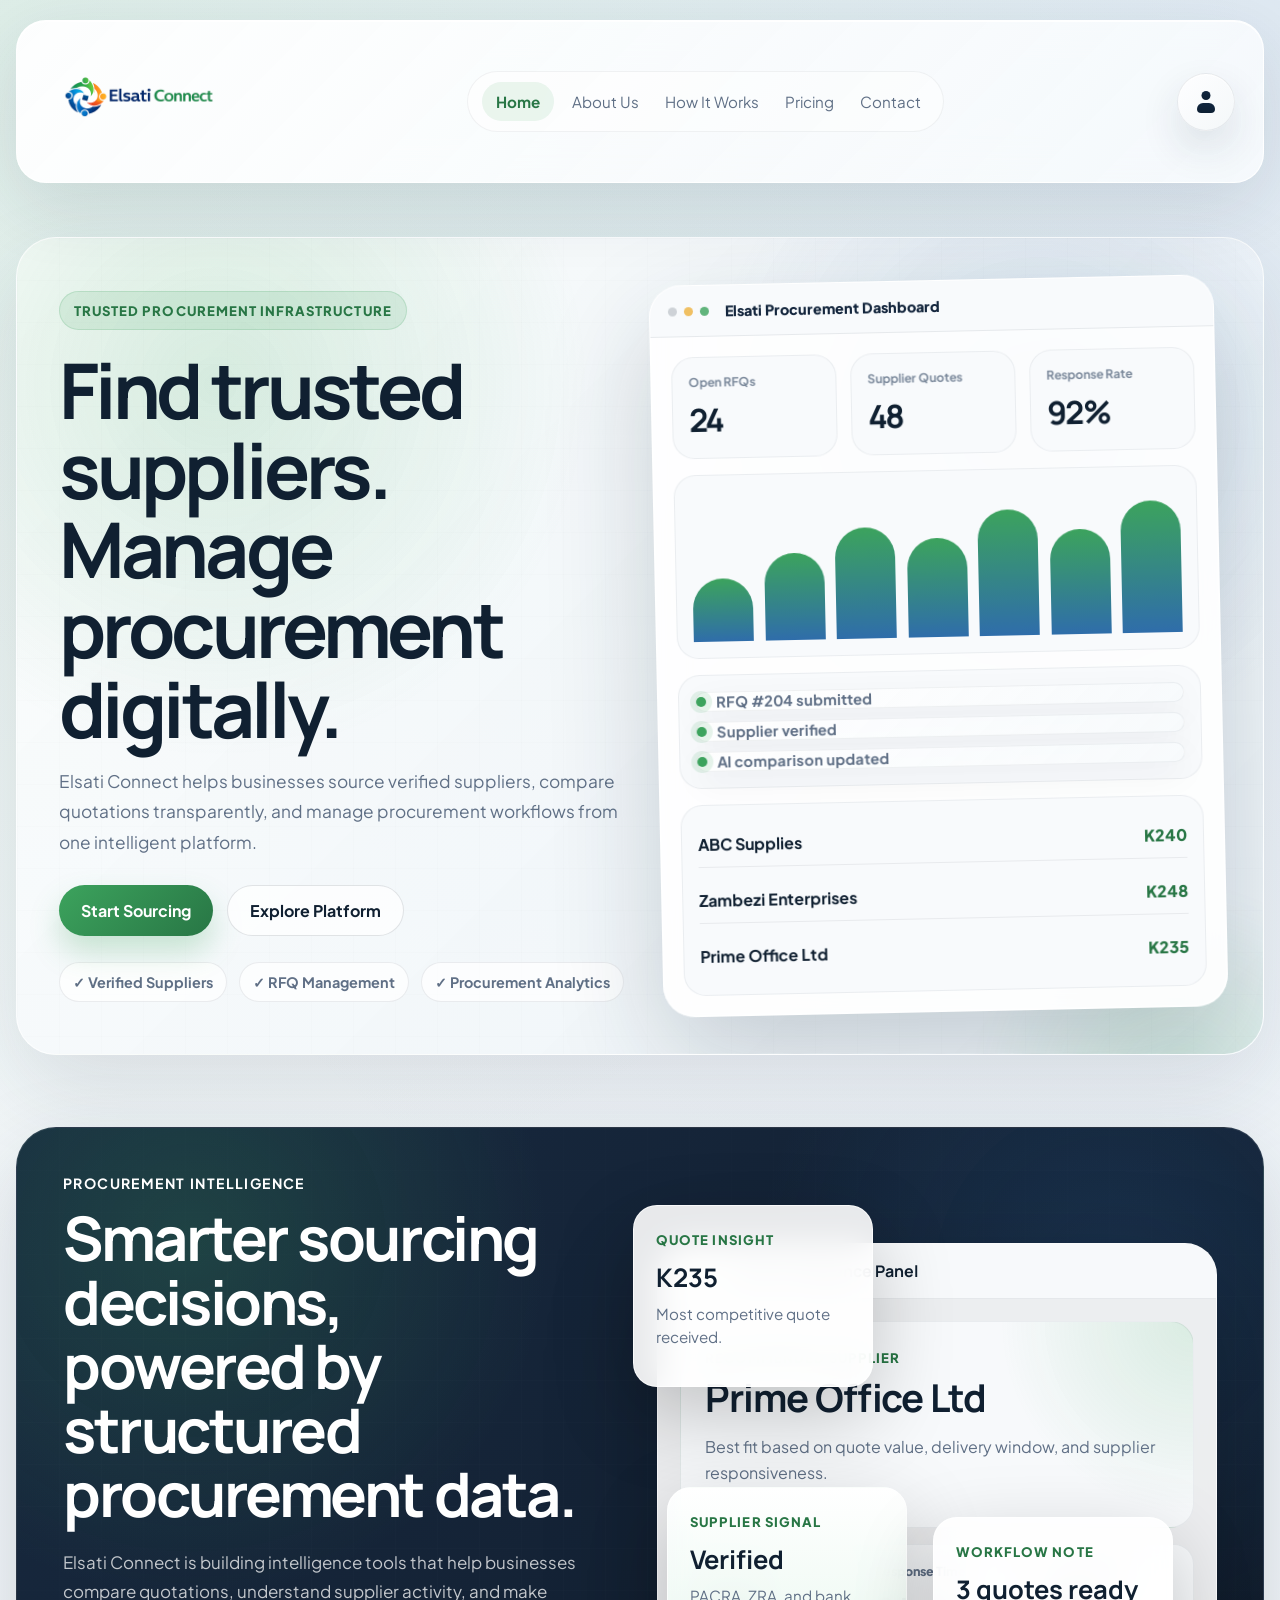
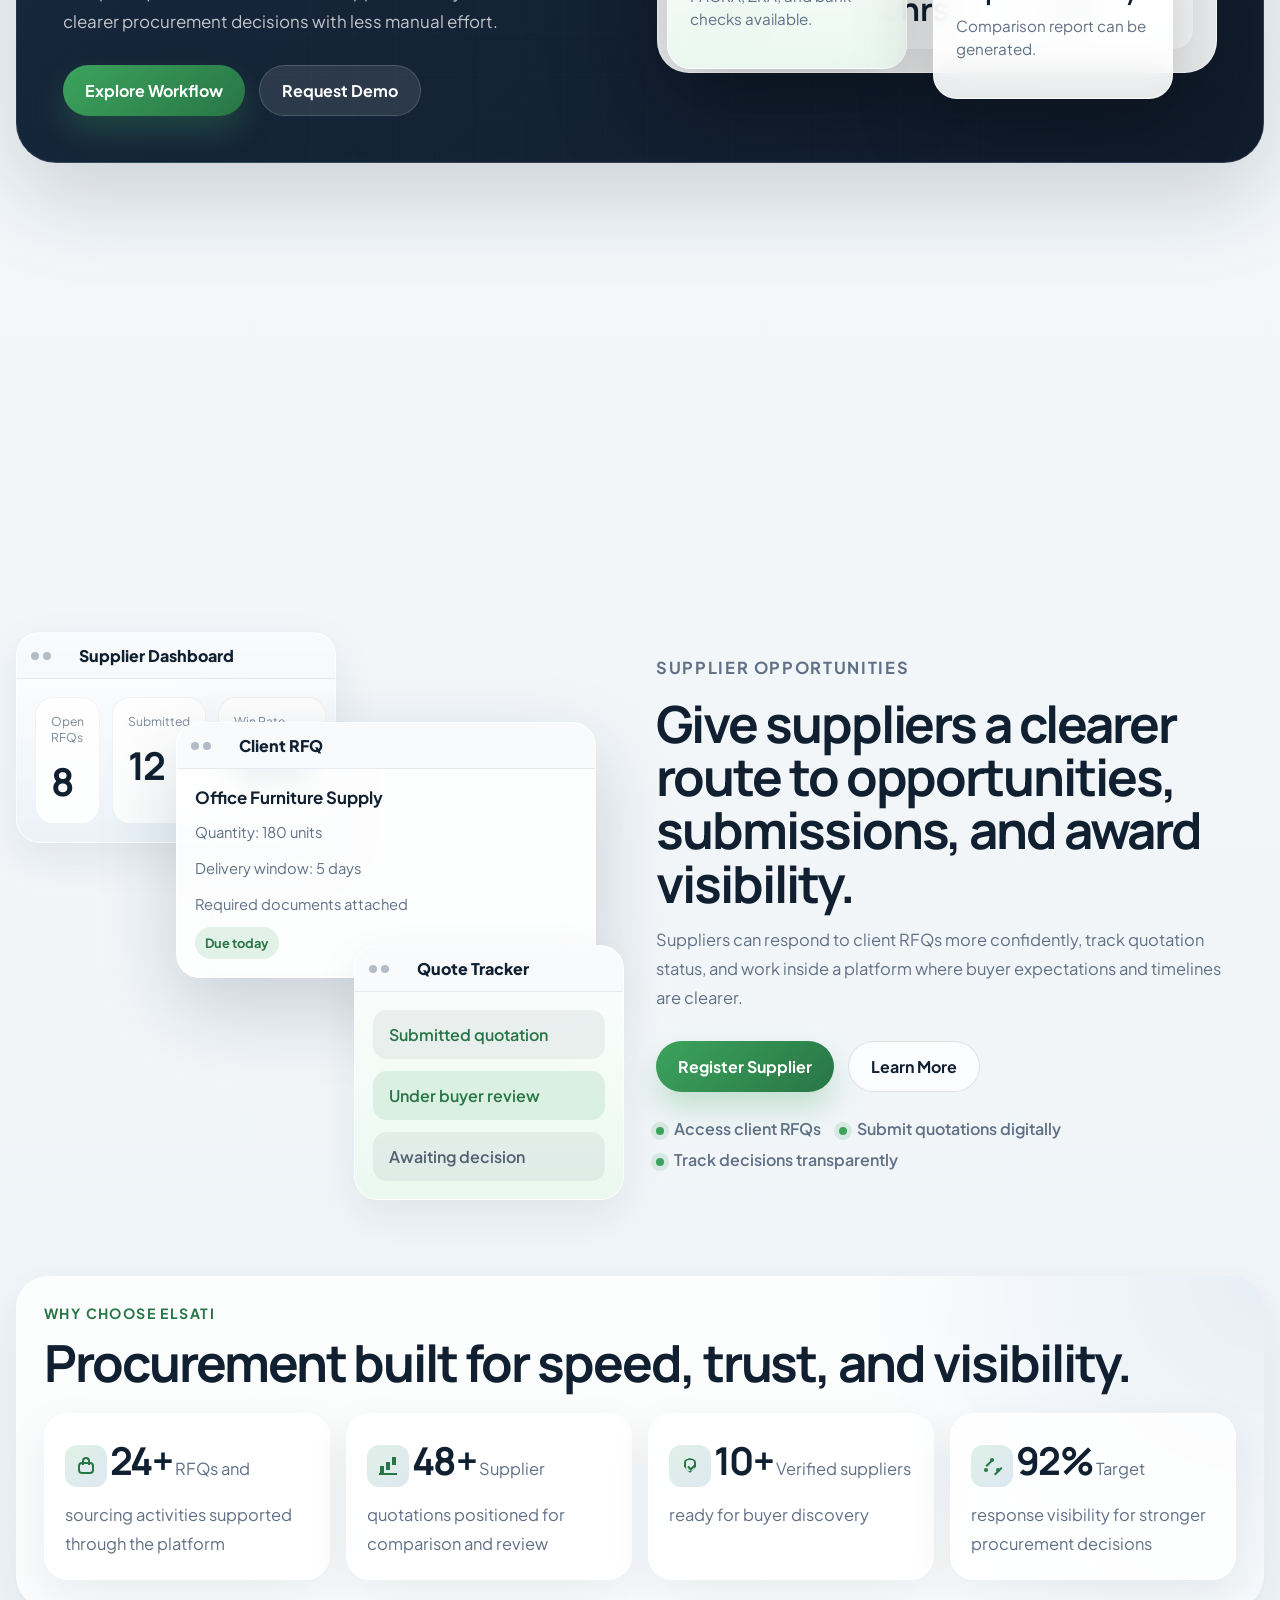
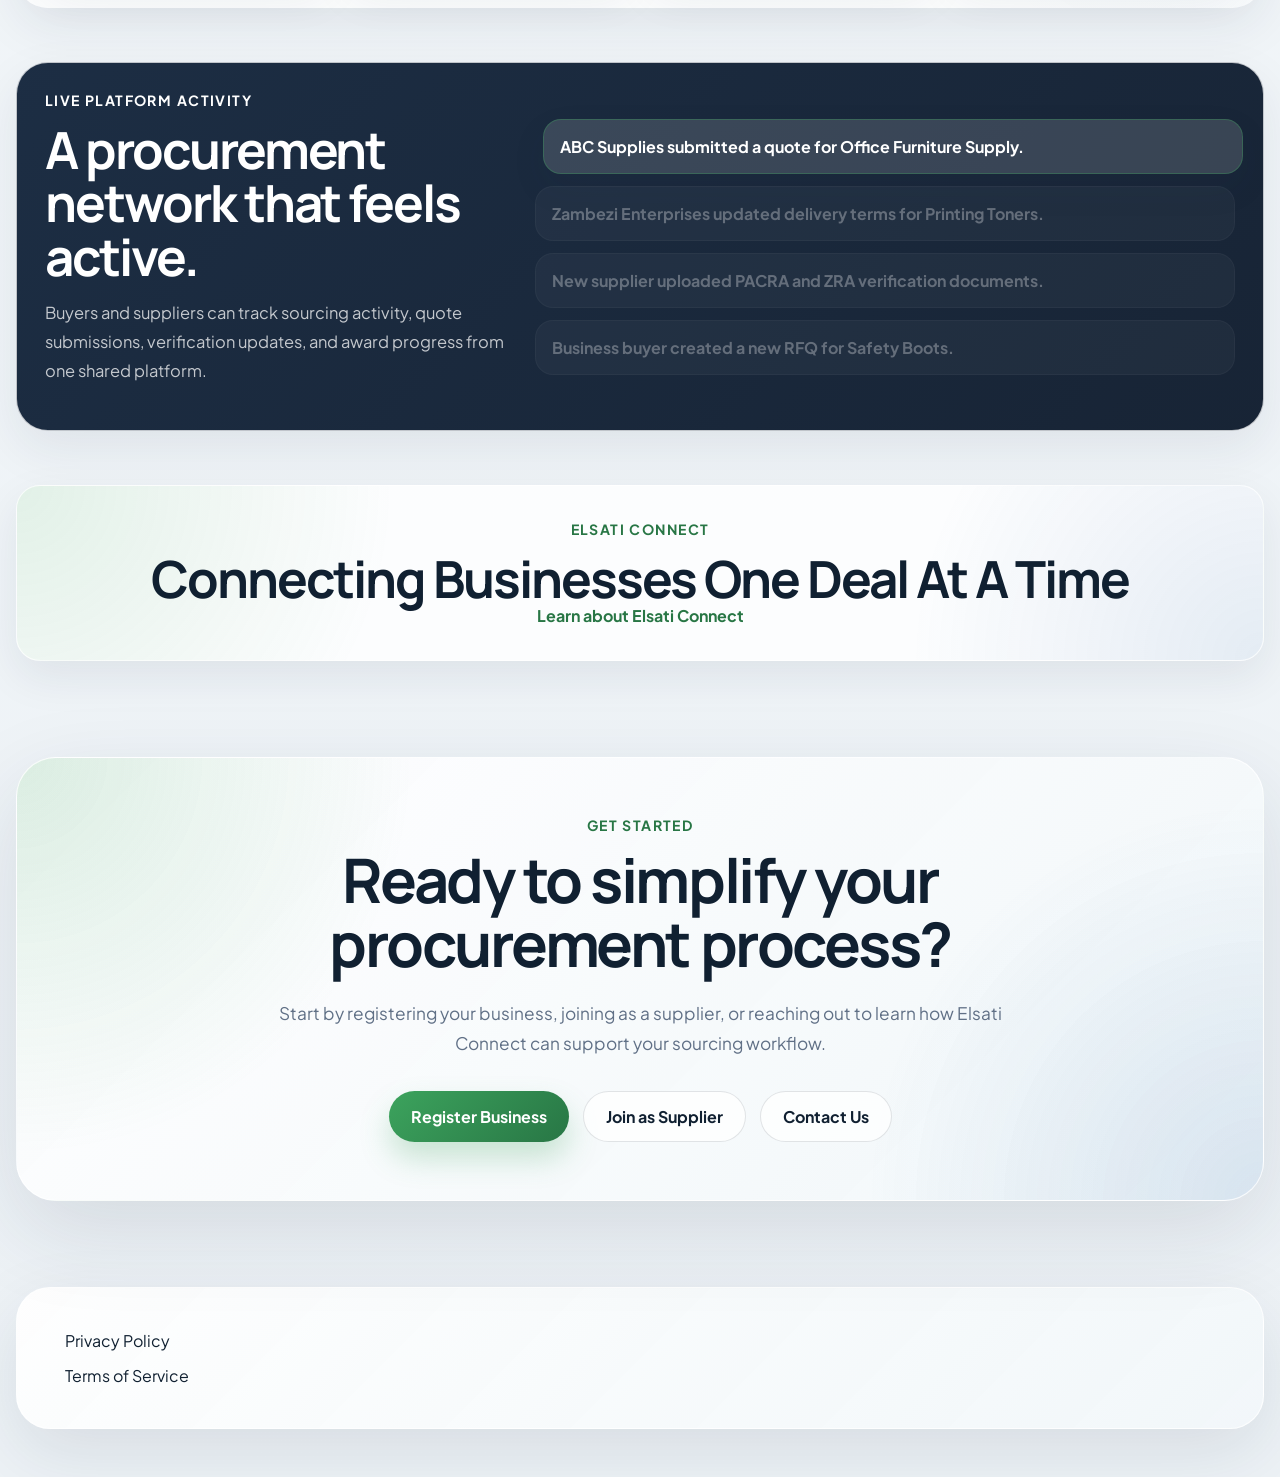
==== index.html @ 31dc1dee "Update index.html" ====
<!DOCTYPE html>
<html lang="en">
<head>
  <meta charset="UTF-8">
  <meta name="viewport" content="width=device-width, initial-scale=1.0">
  <title>Elsati Connect | Procurement Made Simple</title>
  <meta name="description" content="Elsati Connect is a digital B2B procurement and trade platform for supplier discovery, procurement management, and transparent sourcing decisions.">

  <link rel="preconnect" href="https://fonts.googleapis.com">
  <link rel="preconnect" href="https://fonts.gstatic.com" crossorigin>

  <link href="https://fonts.googleapis.com/css2?family=Manrope:wght@400;500;600;700;800&family=Plus+Jakarta+Sans:wght@400;500;600;700&display=swap" rel="stylesheet">
  <link rel="stylesheet" href="styles.css">
</head>

<body>
  <div class="site-shell">

    <header class="topbar">
      <a class="brand brand-image" href="index.html" aria-label="Elsati Connect home">
        <img src="elsati.png" alt="Elsati Connect logo">
      </a>

      <nav class="nav">
        <a class="active" href="index.html">Home</a>
        <a href="about.html">About Us</a>
        <a href="how-it-works.html">How It Works</a>
        <a href="pricing.html">Pricing</a>
        <a href="contact.html">Contact</a>
      </nav>

      <div class="topbar-actions topbar-actions-compact">
        <a class="login-icon-link" href="signin.html" aria-label="Log in">
          <span class="login-icon"></span>
        </a>
      </div>
    </header>

    <main>

      <section class="journey-section hero-journey premium-hero" id="home">
        <div class="hero-gradient"></div>
        <div class="hero-grid-lines"></div>

        <div class="journey-copy reveal premium-copy">
          <div class="hero-badge">Trusted Procurement Infrastructure</div>

          <h1>Find trusted suppliers. Manage procurement digitally.</h1>

          <p class="hero-text">
            Elsati Connect helps businesses source verified suppliers, compare quotations transparently,
            and manage procurement workflows from one intelligent platform.
          </p>

          <div class="hero-actions">
            <a class="button button-primary" href="register-business.html">Start Sourcing</a>
            <a class="button button-secondary" href="how-it-works.html">Explore Platform</a>
          </div>

          <div class="hero-mini-trust">
            <span>✓ Verified Suppliers</span>
            <span>✓ RFQ Management</span>
            <span>✓ Procurement Analytics</span>
          </div>
        </div>

        <div class="premium-dashboard reveal">
          <div class="dashboard-window">
            <div class="dashboard-topbar">
              <div class="window-dots">
                <span></span>
                <span></span>
                <span></span>
              </div>

              <div class="dashboard-label">Elsati Procurement Dashboard</div>
            </div>

            <div class="dashboard-body">
              <div class="dashboard-stats">
                <article>
                  <small>Open RFQs</small>
                  <strong>24</strong>
                </article>

                <article>
                  <small>Supplier Quotes</small>
                  <strong>48</strong>
                </article>

                <article>
                  <small>Response Rate</small>
                  <strong>92%</strong>
                </article>
              </div>

              <div class="dashboard-chart">
                <div class="chart-bars">
                  <span style="--h:42%"></span>
                  <span style="--h:58%"></span>
                  <span style="--h:74%"></span>
                  <span style="--h:66%"></span>
                  <span style="--h:84%"></span>
                  <span style="--h:70%"></span>
                  <span style="--h:88%"></span>
                </div>
              </div>

              <div class="dashboard-activity">
                <div class="activity-item">
                  <span class="activity-dot"></span>
                  RFQ #204 submitted
                </div>

                <div class="activity-item">
                  <span class="activity-dot"></span>
                  Supplier verified
                </div>

                <div class="activity-item">
                  <span class="activity-dot"></span>
                  AI comparison updated
                </div>
              </div>

              <div class="dashboard-quotes">
                <div class="quote-row">
                  <strong>ABC Supplies</strong>
                  <span>K240</span>
                </div>

                <div class="quote-row">
                  <strong>Zambezi Enterprises</strong>
                  <span>K248</span>
                </div>

                <div class="quote-row">
                  <strong>Prime Office Ltd</strong>
                  <span>K235</span>
                </div>
              </div>
            </div>
          </div>
        </div>
      </section>

      <section class="ai-intelligence-section reveal">
        <div class="ai-intelligence-copy">
          <p class="eyebrow">Procurement Intelligence</p>

          <h2>Smarter sourcing decisions, powered by structured procurement data.</h2>

          <p>
            Elsati Connect is building intelligence tools that help businesses compare quotations,
            understand supplier activity, and make clearer procurement decisions with less manual effort.
          </p>

          <div class="hero-actions">
            <a class="button button-primary" href="how-it-works.html">Explore Workflow</a>
            <a class="button button-secondary" href="contact.html">Request Demo</a>
          </div>
        </div>

        <div class="ai-intelligence-visual">
          <div class="ai-main-card">
            <div class="ai-card-top">
              <span></span>
              <span></span>
              <span></span>
              <strong>Elsati Intelligence Panel</strong>
            </div>

            <div class="ai-card-body">
              <div class="ai-recommendation">
                <span>Recommended Supplier</span>
                <h3>Prime Office Ltd</h3>
                <p>Best fit based on quote value, delivery window, and supplier responsiveness.</p>
              </div>

              <div class="ai-score-grid">
                <article>
                  <small>Match Score</small>
                  <strong>92%</strong>
                </article>

                <article>
                  <small>Response Time</small>
                  <strong>2 hrs</strong>
                </article>

                <article>
                  <small>Quote Rank</small>
                  <strong>#1</strong>
                </article>
              </div>
            </div>
          </div>

          <div class="ai-floating-card ai-card-one">
            <span>Quote Insight</span>
            <strong>K235</strong>
            <p>Most competitive quote received.</p>
          </div>

          <div class="ai-floating-card ai-card-two">
            <span>Supplier Signal</span>
            <strong>Verified</strong>
            <p>PACRA, ZRA, and bank checks available.</p>
          </div>

          <div class="ai-floating-card ai-card-three">
            <span>Workflow Note</span>
            <strong>3 quotes ready</strong>
            <p>Comparison report can be generated.</p>
          </div>
        </div>
      </section>

      <section class="trust-strip reveal">
        <div class="proof-intro">
          <p class="eyebrow">Built on verification</p>
          <h2>Procurement confidence starts with trusted supplier records.</h2>
        </div>

        <div class="trust-grid">
          <article class="trust-badge stagger-item">
            PACRA Checks
            <span>Company registration review</span>
          </article>

          <article class="trust-badge stagger-item">
            ZRA Clearance
            <span>Tax compliance visibility</span>
          </article>

          <article class="trust-badge stagger-item">
            Bank Validation
            <span>Business account confirmation</span>
          </article>

          <article class="trust-badge stagger-item">
            Site Visits
            <span>Physical supplier verification</span>
          </article>
        </div>
      </section>

      <section class="journey-section journey-section-alt supplier-journey">
        <div class="stack-visual supplier-stack reveal">
          <div class="floating-screen screen-supplier-dash float-slow glass-accent-alt">
            <div class="floating-topbar">
              <span class="window-controls"></span>
              <span class="device-brand">Supplier Dashboard</span>
            </div>

            <div class="dashboard-surface compact-surface">
              <div class="surface-stats supplier-mini-stats">
                <article>
                  <small>Open RFQs</small>
                  <strong>8</strong>
                </article>

                <article>
                  <small>Submitted</small>
                  <strong>12</strong>
                </article>

                <article>
                  <small>Win Rate</small>
                  <strong>93%</strong>
                </article>
              </div>
            </div>
          </div>

          <div class="floating-screen screen-client-rfq float-fast hero-highlight">
            <div class="floating-topbar">
              <span class="window-controls"></span>
              <span class="device-brand">Client RFQ</span>
            </div>

            <div class="rfq-ui">
              <strong>Office Furniture Supply</strong>
              <p>Quantity: 180 units</p>
              <p>Delivery window: 5 days</p>
              <p>Required documents attached</p>
              <span class="rfq-status">Due today</span>
            </div>
          </div>

          <div class="floating-screen screen-quote-track float-medium glass-accent">
            <div class="floating-topbar">
              <span class="window-controls"></span>
              <span class="device-brand">Quote Tracker</span>
            </div>

            <div class="tracker-ui">
              <div class="tracker-step done">Submitted quotation</div>
              <div class="tracker-step current">Under buyer review</div>
              <div class="tracker-step">Awaiting decision</div>
            </div>
          </div>
        </div>

        <div class="journey-copy reveal">
          <p class="eyebrow">Supplier opportunities</p>

          <h2>Give suppliers a clearer route to opportunities, submissions, and award visibility.</h2>

          <p>
            Suppliers can respond to client RFQs more confidently, track quotation status,
            and work inside a platform where buyer expectations and timelines are clearer.
          </p>

          <div class="hero-actions">
            <a class="button button-primary" href="register-supplier.html">Register Supplier</a>
            <a class="button button-secondary" href="how-it-works.html#supplier-flow">Learn More</a>
          </div>

          <ul class="hero-points">
            <li>Access client RFQs</li>
            <li>Submit quotations digitally</li>
            <li>Track decisions transparently</li>
          </ul>
        </div>
      </section>

      <section class="proof reveal">
        <div class="proof-intro">
          <p class="eyebrow">Why Choose Elsati</p>
          <h2>Procurement built for speed, trust, and visibility.</h2>
        </div>

        <div class="proof-grid proof-grid-four">
          <article class="proof-card">
            <span class="proof-icon icon-briefcase"><i></i></span>
            <strong class="metric" data-target="24" data-suffix="+">0</strong>
            <span>RFQs and sourcing activities supported through the platform</span>
          </article>

          <article class="proof-card">
            <span class="proof-icon icon-chart"><i></i></span>
            <strong class="metric" data-target="48" data-suffix="+">0</strong>
            <span>Supplier quotations positioned for comparison and review</span>
          </article>

          <article class="proof-card">
            <span class="proof-icon icon-shield"><i></i></span>
            <strong class="metric" data-target="10" data-suffix="+">0</strong>
            <span>Verified suppliers ready for buyer discovery</span>
          </article>

          <article class="proof-card">
            <span class="proof-icon icon-network"><i></i></span>
            <strong class="metric" data-target="92" data-suffix="%">0</strong>
            <span>Target response visibility for stronger procurement decisions</span>
          </article>
        </div>
      </section>

      <section class="live-activity-section reveal">
        <div class="live-activity-box">
          <div>
            <p class="eyebrow">Live platform activity</p>
            <h2>A procurement network that feels active.</h2>

            <p class="hero-text">
              Buyers and suppliers can track sourcing activity, quote submissions,
              verification updates, and award progress from one shared platform.
            </p>
          </div>

          <ul class="activity-ticker">
            <li class="active">ABC Supplies submitted a quote for Office Furniture Supply.</li>
            <li>Zambezi Enterprises updated delivery terms for Printing Toners.</li>
            <li>New supplier uploaded PACRA and ZRA verification documents.</li>
            <li>Business buyer created a new RFQ for Safety Boots.</li>
          </ul>
        </div>
      </section>

      <section class="tagline-call reveal">
        <a class="tagline-link" href="about.html">
          <p class="eyebrow">Elsati Connect</p>
          <h2>Connecting Businesses One Deal At A Time</h2>
          <span>Learn about Elsati Connect</span>
        </a>
      </section>

      <section class="homepage-final-conversion reveal">
        <p class="eyebrow">Get Started</p>

        <h2>Ready to simplify your procurement process?</h2>

        <p>
          Start by registering your business, joining as a supplier, or reaching out
          to learn how Elsati Connect can support your sourcing workflow.
        </p>

        <div class="homepage-final-actions">
          <a class="button button-primary" href="register-business.html">Register Business</a>
          <a class="button button-secondary" href="register-supplier.html">Join as Supplier</a>
          <a class="button button-secondary" href="contact.html">Contact Us</a>
        </div>
      </section>

    </main>

    <footer class="site-footer">
      <div class="footer-legal-links">
        <a href="privacy-policy.html">Privacy Policy</a>
        <a href="terms-of-service.html">Terms of Service</a>
      </div>
    </footer>

  </div>

  <script src="script.js"></script>
</body>
</html>
---- styles.css ----
:root {
  --bg: #edf2f6;
  --surface: rgba(255, 255, 255, 0.88);
  --surface-solid: #ffffff;
  --ink: #102031;
  --muted: #607086;
  --line: rgba(16, 32, 49, 0.08);
  --green: #3ca35d;
  --green-deep: #287645;
  --blue: #2f6daa;
  --gold: #efb23e;
  --navy: #13253c;
  --navy-deep: #0e1b2d;
  --shadow: 0 30px 80px rgba(22, 40, 62, 0.16);
  --radius-xl: 32px;
  --radius-lg: 24px;
  --radius-md: 18px;
  --max: 1280px;
}

* {
  box-sizing: border-box;
}

html {
  scroll-behavior: smooth;
}

body {
  margin: 0;
  font-family: "Plus Jakarta Sans", "Segoe UI", sans-serif;
  color: var(--ink);
  background:
    radial-gradient(circle at top left, rgba(60, 163, 93, 0.12), transparent 26%),
    radial-gradient(circle at top right, rgba(47, 109, 170, 0.12), transparent 30%),
    linear-gradient(180deg, #f7fafc 0%, var(--bg) 100%);
}

a {
  color: inherit;
  text-decoration: none;
}

.site-shell {
  width: min(calc(100% - 32px), var(--max));
  margin: 20px auto 48px;
}

.auth-shell {
  width: min(calc(100% - 24px), 1380px);
}

.topbar {
  position: sticky;
  top: 14px;
  z-index: 20;
  display: flex;
  align-items: center;
  justify-content: space-between;
  gap: 24px;
  padding: 16px 22px;
  border: 1px solid rgba(255, 255, 255, 0.72);
  border-radius: 24px;
  background: rgba(255, 255, 255, 0.82);
  backdrop-filter: blur(18px);
  box-shadow: 0 18px 60px rgba(22, 40, 62, 0.1);
}

.auth-topbar {
  position: relative;
}

.brand {
  display: inline-flex;
  align-items: center;
  gap: 12px;
  font-family: "Manrope", "Segoe UI", sans-serif;
  font-size: 1.2rem;
  font-weight: 700;
}

.brand-mark {
  position: relative;
  width: 28px;
  height: 28px;
  border-radius: 10px;
  background: linear-gradient(145deg, #f8fbfd, #dfe8ef);
  box-shadow: inset 0 0 0 1px rgba(16, 32, 49, 0.08);
}

.brand-dot {
  position: absolute;
  width: 10px;
  height: 10px;
  border-radius: 50%;
}

.brand-dot-blue {
  left: 4px;
  top: 4px;
  background: var(--blue);
}

.brand-dot-gold {
  right: 4px;
  top: 8px;
  background: var(--gold);
}

.brand-dot-green {
  left: 9px;
  bottom: 4px;
  background: var(--green);
}

.brand strong {
  color: var(--green-deep);
}

.nav,
.topbar-actions {
  display: flex;
  align-items: center;
  gap: 20px;
}

.topbar-actions-compact {
  gap: 10px;
}

.nav a,
.login-link {
  color: var(--muted);
  font-size: 0.95rem;
}

.nav a.active,
.login-link.active {
  color: var(--green-deep);
  font-weight: 700;
}

.login-icon-link {
  display: inline-flex;
  align-items: center;
  justify-content: center;
  width: 44px;
  height: 44px;
  border-radius: 50%;
  border: 1px solid rgba(16, 32, 49, 0.12);
  background: rgba(255, 255, 255, 0.86);
}

.login-icon {
  position: relative;
  width: 18px;
  height: 18px;
}

.login-icon::before,
.login-icon::after {
  content: "";
  position: absolute;
  left: 50%;
  transform: translateX(-50%);
}

.login-icon::before {
  top: 0;
  width: 8px;
  height: 8px;
  border-radius: 50%;
  background: var(--navy);
}

.login-icon::after {
  bottom: 0;
  width: 16px;
  height: 9px;
  border-radius: 10px 10px 6px 6px;
  background: var(--navy);
}

.button {
  display: inline-flex;
  align-items: center;
  justify-content: center;
  padding: 14px 22px;
  border-radius: 999px;
  font-weight: 700;
  border: 0;
  cursor: pointer;
  transition: transform 0.25s ease, box-shadow 0.25s ease, background 0.25s ease;
}

.button:hover {
  transform: translateY(-2px);
}

.button-small {
  padding: 11px 18px;
  font-size: 0.92rem;
}

.button-primary {
  color: #fff;
  background: linear-gradient(135deg, var(--green) 0%, var(--green-deep) 100%);
  box-shadow: 0 16px 30px rgba(60, 163, 93, 0.26);
}

.button-secondary {
  color: var(--ink);
  background: rgba(255, 255, 255, 0.72);
  border: 1px solid rgba(16, 32, 49, 0.12);
}

h1,
h2,
h3 {
  margin: 0;
  font-family: "Manrope", "Segoe UI", sans-serif;
  line-height: 1.04;
}

h1 {
  font-size: clamp(2.9rem, 5.8vw, 5.2rem);
  letter-spacing: -0.05em;
}

h2 {
  font-size: clamp(2.1rem, 4vw, 3.25rem);
  letter-spacing: -0.04em;
}

h3 {
  font-size: clamp(1.25rem, 2vw, 1.7rem);
  letter-spacing: -0.03em;
}

.eyebrow {
  margin: 0 0 14px;
  color: var(--green-deep);
  font-size: 0.88rem;
  font-weight: 700;
  letter-spacing: 0.1em;
  text-transform: uppercase;
}

.hero-text,
.section-copy p,
.final-cta p,
.price-panel p,
.proof-grid span,
.page-hero-copy p,
.page-card p,
.site-footer p,
.auth-copy,
.auth-note,
.journey-copy p,
.capability-card p,
.rfq-ui p {
  color: var(--muted);
  line-height: 1.75;
  font-size: 1.03rem;
}

.hero-actions {
  display: flex;
  flex-wrap: wrap;
  gap: 14px;
  margin-top: 28px;
}

.hero-points {
  display: flex;
  flex-wrap: wrap;
  gap: 10px 18px;
  margin: 26px 0 0;
  padding: 0;
  list-style: none;
  color: var(--muted);
  font-weight: 600;
}

.hero-points li::before {
  content: "";
  display: inline-block;
  width: 8px;
  height: 8px;
  margin-right: 10px;
  border-radius: 50%;
  background: var(--green);
  box-shadow: 0 0 0 5px rgba(60, 163, 93, 0.14);
}

.page-hero,
.contact-layout,
.auth-layout,
.journey-section,
.capability-section {
  display: grid;
  grid-template-columns: 1fr 1fr;
  gap: 32px;
  align-items: center;
}

.journey-section,
.page-hero,
.proof,
.capability-section,
.site-footer,
.signin-choice-grid,
.auth-layout,
.flow-section,
.solution-steps,
.tagline-call {
  margin-top: 54px;
}

.journey-section {
  min-height: calc(100svh - 112px);
}

.journey-section-alt {
  min-height: auto;
}

.journey-copy,
.section-copy,
.page-hero-copy {
  max-width: 580px;
}

.stack-visual {
  position: relative;
  min-height: 620px;
}

.floating-screen,
.page-card,
.feature-item,
.price-panel,
.process-board,
.timeline-item,
.contact-card,
.link-panel,
.step-card,
.signin-choice,
.auth-panel,
.dashboard-preview,
.capability-card,
.proof-card,
.tagline-link {
  border: 1px solid rgba(255, 255, 255, 0.72);
  border-radius: var(--radius-lg);
  background: rgba(255, 255, 255, 0.82);
  box-shadow: 0 16px 44px rgba(22, 40, 62, 0.08);
}

.floating-screen {
  position: absolute;
  overflow: hidden;
  backdrop-filter: blur(14px);
}

.floating-topbar {
  display: flex;
  align-items: center;
  gap: 10px;
  padding: 12px 14px;
  border-bottom: 1px solid rgba(16, 32, 49, 0.08);
  background: rgba(248, 250, 252, 0.9);
}

.window-controls {
  position: relative;
  display: inline-flex;
  width: 38px;
  height: 8px;
}

.window-controls::before,
.window-controls::after {
  content: "";
  position: absolute;
  top: 0;
  width: 8px;
  height: 8px;
  border-radius: 50%;
  background: rgba(95, 113, 134, 0.45);
}

.window-controls::before {
  left: 0;
}

.window-controls::after {
  left: 12px;
}

.device-brand {
  font-weight: 800;
  color: var(--ink);
}

.business-stack .screen-dashboard {
  left: 90px;
  top: 44px;
  width: min(100%, 520px);
  z-index: 2;
}

.business-stack .screen-ai {
  left: 0;
  bottom: 50px;
  width: 280px;
  z-index: 3;
}

.business-stack .screen-reports {
  right: 0;
  bottom: 16px;
  width: 330px;
  z-index: 4;
}

.supplier-stack .screen-supplier-dash {
  left: 0;
  top: 30px;
  width: 320px;
}

.supplier-stack .screen-client-rfq {
  left: 160px;
  top: 120px;
  width: min(100%, 420px);
  z-index: 2;
}

.supplier-stack .screen-quote-track {
  right: 0;
  bottom: 22px;
  width: 270px;
  z-index: 3;
}

.chat-ui,
.dashboard-surface,
.report-ui,
.rfq-ui,
.tracker-ui {
  padding: 18px;
}

.chat-bubble {
  margin-bottom: 12px;
  padding: 14px 16px;
  border-radius: 18px;
  line-height: 1.6;
  font-size: 0.95rem;
}

.chat-bubble-light {
  background: rgba(16, 32, 49, 0.06);
}

.chat-bubble-green {
  background: rgba(60, 163, 93, 0.14);
}

.chat-tags {
  display: flex;
  flex-wrap: wrap;
  gap: 8px;
}

.chat-tags span,
.rfq-status {
  display: inline-flex;
  padding: 8px 10px;
  border-radius: 999px;
  background: rgba(60, 163, 93, 0.13);
  color: var(--green-deep);
  font-size: 0.8rem;
  font-weight: 700;
}

.surface-stats {
  display: grid;
  grid-template-columns: repeat(3, 1fr);
  gap: 12px;
}

.surface-stats article,
.preview-stat-row article,
.chart-card,
.list-card,
.quotes-card {
  padding: 16px;
  border-radius: 18px;
  background: rgba(255,255,255,0.9);
  box-shadow: inset 0 0 0 1px rgba(16, 32, 49, 0.05);
}

.surface-stats small,
.preview-stat-row small {
  display: block;
  color: #7c8a9c;
  font-size: 0.76rem;
  margin-bottom: 10px;
}

.surface-stats strong,
.preview-stat-row strong,
.metric {
  font-family: "Manrope", "Segoe UI", sans-serif;
  font-size: clamp(1.8rem, 3vw, 2.8rem);
  letter-spacing: -0.04em;
}

.surface-chart,
.bar-chart {
  display: grid;
  align-items: end;
  gap: 10px;
  height: 145px;
  margin-top: 16px;
}

.bars-eight,
.bar-chart {
  grid-template-columns: repeat(8, 1fr);
}

.surface-chart i,
.bar-chart i {
  display: block;
  height: var(--h);
  border-radius: 10px 10px 0 0;
  background: linear-gradient(180deg, rgba(60,163,93,0.88), rgba(47,109,170,0.74));
}

.report-head,
.chart-head,
.list-head {
  display: flex;
  align-items: center;
  justify-content: space-between;
  gap: 12px;
  margin-bottom: 16px;
}

.report-row,
.list-row,
.quote-line {
  display: grid;
  grid-template-columns: 1.2fr 0.7fr 0.5fr;
  gap: 10px;
  align-items: center;
  padding: 12px 0;
  border-top: 1px solid rgba(16, 32, 49, 0.07);
}

.report-row:first-of-type,
.list-row:first-of-type,
.quote-line:first-of-type {
  border-top: 0;
}

.report-row span,
.report-row em,
.list-row span,
.quote-line span,
.quote-line em {
  color: #55667c;
  font-size: 0.9rem;
  font-style: normal;
  justify-self: end;
}

.rfq-ui strong {
  display: block;
  margin-bottom: 12px;
  font-size: 1.05rem;
}

.rfq-ui p {
  margin: 0 0 10px;
  font-size: 0.92rem;
}

.tracker-ui {
  display: grid;
  gap: 12px;
}

.tracker-step {
  padding: 14px 16px;
  border-radius: 14px;
  background: rgba(16, 32, 49, 0.06);
  color: #516172;
  font-weight: 600;
}

.tracker-step.done,
.tracker-step.current {
  color: var(--green-deep);
}

.tracker-step.current {
  background: rgba(60, 163, 93, 0.13);
}

.proof {
  display: grid;
  gap: 24px;
  padding: 28px;
  border-radius: var(--radius-xl);
  background: rgba(255, 255, 255, 0.72);
  box-shadow: 0 18px 50px rgba(22, 40, 62, 0.08);
}

.proof-grid {
  display: grid;
  gap: 16px;
}

.proof-grid-four {
  grid-template-columns: repeat(4, 1fr);
}

.proof-card {
  padding: 20px;
}

.proof-icon {
  display: inline-flex;
  align-items: center;
  justify-content: center;
  width: 42px;
  height: 42px;
  margin-bottom: 14px;
  border-radius: 12px;
  background: linear-gradient(135deg, rgba(60,163,93,0.16), rgba(47,109,170,0.16));
  color: var(--green-deep);
  font-weight: 800;
}

.capability-grid,
.workflow-page,
.signin-choice-grid,
.content-grid,
.pricing-layout,
.section-links {
  display: grid;
  gap: 18px;
}

.capability-grid,
.workflow-page,
.signin-choice-grid,
.content-grid,
.section-links {
  grid-template-columns: repeat(2, 1fr);
}

.pricing-layout {
  grid-template-columns: repeat(3, 1fr);
  margin-top: 28px;
}

.capability-card,
.step-card,
.page-card,
.feature-item,
.price-panel,
.timeline-item,
.contact-card,
.link-panel,
.signin-choice,
.auth-panel {
  padding: 24px;
}

.step-number,
.plan-label {
  display: inline-flex;
  margin-bottom: 16px;
  padding: 8px 12px;
  border-radius: 999px;
  background: rgba(60, 163, 93, 0.12);
  color: var(--green-deep);
  font-size: 0.85rem;
  font-weight: 700;
}

.step-number {
  letter-spacing: 0.12em;
}

.flow-section,
.solution-steps {
  display: grid;
  gap: 24px;
}

.tagline-call {
  padding-bottom: 10px;
}

.tagline-link {
  display: block;
  padding: 34px 30px;
  text-align: center;
  background:
    radial-gradient(circle at top left, rgba(60, 163, 93, 0.14), transparent 30%),
    radial-gradient(circle at bottom right, rgba(47, 109, 170, 0.12), transparent 28%),
    rgba(255, 255, 255, 0.82);
}

.tagline-link span,
.link-panel span,
.contact-card a,
.signin-choice span,
.auth-note a,
.auth-options a {
  font-weight: 700;
  color: var(--green-deep);
}

.site-footer {
  display: flex;
  align-items: flex-start;
  justify-content: space-between;
  gap: 20px;
  padding: 28px 8px 10px;
}

.footer-links {
  display: flex;
  flex-wrap: wrap;
  gap: 16px;
  color: var(--muted);
}

.contact-form {
  display: grid;
  gap: 16px;
}

.contact-form label,
.checkbox-row {
  display: grid;
  gap: 8px;
  font-weight: 600;
  color: var(--ink);
}

.contact-form input,
.contact-form textarea {
  width: 100%;
  padding: 14px 16px;
  border: 1px solid rgba(16, 32, 49, 0.12);
  border-radius: 16px;
  background: rgba(255, 255, 255, 0.92);
  font: inherit;
  color: var(--ink);
}

.contact-form textarea {
  resize: vertical;
  min-height: 140px;
}

.signin-choice {
  min-height: 260px;
  background:
    linear-gradient(180deg, rgba(255,255,255,0.92), rgba(241,246,250,0.96)),
    linear-gradient(135deg, rgba(60,163,93,0.09), transparent 65%);
}

.customer-choice,
.supplier-choice {
  position: relative;
}

.customer-choice::after,
.supplier-choice::after {
  content: "";
  position: absolute;
  right: 24px;
  bottom: 24px;
  width: 120px;
  height: 90px;
  border-radius: 18px;
  background: linear-gradient(135deg, rgba(19,37,60,0.94), rgba(41,72,107,0.9));
  box-shadow: inset 0 0 0 1px rgba(255,255,255,0.08);
}

.customer-choice::before,
.supplier-choice::before {
  content: "";
  position: absolute;
  right: 42px;
  bottom: 44px;
  width: 84px;
  height: 10px;
  border-radius: 999px;
  background: rgba(255,255,255,0.22);
  box-shadow: 0 18px 0 rgba(60,163,93,0.78), 0 36px 0 rgba(255,255,255,0.16);
  z-index: 1;
}

.auth-layout {
  align-items: stretch;
}

.auth-panel {
  background: rgba(255, 255, 255, 0.9);
}

.auth-form {
  margin-top: 26px;
}

.auth-options {
  display: flex;
  align-items: center;
  justify-content: space-between;
  gap: 14px;
  color: var(--muted);
  font-size: 0.92rem;
}

.checkbox-row {
  grid-auto-flow: column;
  align-items: center;
  gap: 10px;
}

.checkbox-row input {
  width: 16px;
  height: 16px;
}

.auth-note {
  margin: 22px 0 0;
}

.dashboard-preview {
  overflow: hidden;
  min-height: 720px;
  padding: 0;
  background: linear-gradient(180deg, #fbfdff 0%, #edf3f7 100%);
}

.preview-topbar {
  display: grid;
  grid-template-columns: auto 1fr auto;
  align-items: center;
  gap: 20px;
  padding: 18px 22px;
  border-bottom: 1px solid rgba(16, 32, 49, 0.08);
  background: rgba(255,255,255,0.94);
}

.preview-brand {
  font-family: "Manrope", "Segoe UI", sans-serif;
  font-size: 1.35rem;
  font-weight: 800;
  color: var(--navy);
}

.preview-topbar nav {
  display: flex;
  flex-wrap: wrap;
  gap: 18px;
  color: #5f7186;
  font-size: 0.9rem;
}

.mini-cta,
.list-head button {
  padding: 10px 14px;
  border: 0;
  border-radius: 10px;
  background: linear-gradient(135deg, var(--green), var(--green-deep));
  color: #fff;
  font-weight: 700;
}

.list-head button {
  padding: 8px 12px;
  font-size: 0.82rem;
}

.preview-body {
  display: grid;
  grid-template-columns: 120px 1fr;
  min-height: 660px;
}

.preview-sidebar {
  display: flex;
  flex-direction: column;
  gap: 8px;
  padding: 18px 12px;
  background: linear-gradient(180deg, var(--navy) 0%, var(--navy-deep) 100%);
}

.preview-sidebar span {
  padding: 12px 14px;
  border-radius: 12px;
  color: rgba(255,255,255,0.74);
  font-size: 0.85rem;
  font-weight: 600;
}

.preview-sidebar span.active {
  color: #fff;
  background: linear-gradient(135deg, rgba(60,163,93,0.96), rgba(40,118,69,0.96));
}

.preview-main {
  padding: 18px;
}

.preview-stat-row {
  display: grid;
  grid-template-columns: repeat(4, 1fr);
  gap: 14px;
}

.preview-grid {
  display: grid;
  grid-template-columns: 1.2fr 0.8fr;
  gap: 16px;
  margin-top: 16px;
}

.chart-card {
  min-height: 220px;
}

.chart-head span,
.list-head span {
  color: var(--navy);
  font-weight: 700;
}

.chart-head strong {
  font-family: "Manrope", "Segoe UI", sans-serif;
  font-size: 1.7rem;
}

.compact-chart {
  grid-template-columns: repeat(5, 1fr);
  height: 120px;
}

.quotes-card {
  grid-column: 2;
  grid-row: 1 / span 2;
}

.wide-card {
  grid-column: 1;
}

.supplier-grid {
  grid-template-columns: 1.3fr 0.7fr;
}

.reveal {
  opacity: 0;
  transform: translateY(28px);
  transition: opacity 0.8s ease, transform 0.8s ease;
}

.reveal.is-visible {
  opacity: 1;
  transform: translateY(0);
}

.float-slow {
  animation: drift 9s ease-in-out infinite;
}

.float-medium {
  animation: drift 7s ease-in-out infinite reverse;
}

.float-fast {
  animation: drift 6s ease-in-out infinite;
}

@keyframes drift {
  0%, 100% {
    transform: translateY(0px);
  }
  50% {
    transform: translateY(-10px);
  }
}

@media (max-width: 1120px) {
  .topbar {
    flex-wrap: wrap;
    justify-content: center;
  }

  .page-hero,
  .contact-layout,
  .auth-layout,
  .journey-section,
  .capability-section,
  .capability-grid,
  .workflow-page,
  .signin-choice-grid,
  .content-grid,
  .section-links,
  .pricing-layout,
  .proof-grid-four {
    grid-template-columns: 1fr;
  }

  .journey-section {
    min-height: auto;
  }

  .stack-visual {
    min-height: 700px;
  }

  .business-stack .screen-dashboard,
  .supplier-stack .screen-client-rfq {
    left: 50%;
    transform: translateX(-50%);
  }

  .business-stack .screen-ai,
  .supplier-stack .screen-supplier-dash {
    left: 0;
  }

  .business-stack .screen-reports,
  .supplier-stack .screen-quote-track {
    right: 0;
  }

  .preview-grid,
  .supplier-grid {
    grid-template-columns: 1fr;
  }

  .quotes-card,
  .wide-card {
    grid-column: auto;
    grid-row: auto;
  }
}

@media (max-width: 900px) {
  .nav {
    display: none;
  }

  .preview-stat-row {
    grid-template-columns: 1fr;
  }

  .preview-topbar,
  .preview-body {
    grid-template-columns: 1fr;
  }

  .preview-topbar nav {
    justify-content: flex-start;
  }

  .preview-sidebar {
    flex-direction: row;
    flex-wrap: wrap;
  }

  .surface-stats {
    grid-template-columns: 1fr;
  }
}

@media (max-width: 640px) {
  .site-shell {
    width: min(calc(100% - 18px), var(--max));
    margin-top: 10px;
  }

  .topbar {
    gap: 14px;
    padding: 14px 16px;
    border-radius: 20px;
  }

  .topbar-actions {
    width: 100%;
    justify-content: flex-end;
  }

  h1 {
    font-size: 2.7rem;
  }

  .stack-visual {
    min-height: 820px;
  }

  .business-stack .screen-dashboard,
  .business-stack .screen-ai,
  .business-stack .screen-reports,
  .supplier-stack .screen-supplier-dash,
  .supplier-stack .screen-client-rfq,
  .supplier-stack .screen-quote-track {
    position: relative;
    left: auto;
    right: auto;
    top: auto;
    bottom: auto;
    width: 100%;
    margin-bottom: 16px;
    transform: none;
  }

  .proof,
  .page-card,
  .capability-card,
  .step-card,
  .proof-card,
  .auth-panel,
  .dashboard-preview,
  .tagline-link {
    border-radius: 24px;
  }

  .report-row,
  .list-row,
  .quote-line {
    grid-template-columns: 1fr;
    justify-items: start;
  }

  .site-footer {
    flex-direction: column;
  }

  .auth-panel {
    padding: 24px;
  }

  .dashboard-preview {
    min-height: auto;
  }
}

.glass-accent {
  background: linear-gradient(180deg, rgba(255,255,255,0.94), rgba(233,248,239,0.94));
}

.glass-accent-alt {
  background: linear-gradient(180deg, rgba(255,255,255,0.94), rgba(234,242,249,0.96));
}

.hero-highlight {
  box-shadow: 0 30px 80px rgba(17, 39, 63, 0.18), 0 0 0 1px rgba(255,255,255,0.55) inset;
}

.form-feedback {
  min-height: 22px;
  margin: 14px 0 0;
  font-size: 0.95rem;
  font-weight: 600;
}

.form-feedback.ok {
  color: var(--green-deep);
}

.form-feedback.error {
  color: #b94a48;
}

.demo-note {
  margin: 14px 0 0;
  padding: 12px 14px;
  border-radius: 14px;
  background: rgba(16, 32, 49, 0.05);
  color: var(--muted);
  font-size: 0.92rem;
}

.register-preview {
  min-height: 620px;
}

.register-body {
  display: block;
  min-height: auto;
  padding: 20px;
}

.register-highlight-grid {
  display: grid;
  grid-template-columns: repeat(2, 1fr);
  gap: 16px;
}

.register-highlight-grid article {
  padding: 18px;
  border-radius: 18px;
  background: rgba(255,255,255,0.9);
  box-shadow: inset 0 0 0 1px rgba(16, 32, 49, 0.05);
}

.register-highlight-grid strong {
  display: block;
  margin-bottom: 10px;
  font-family: "Manrope", "Segoe UI", sans-serif;
}

.dashboard-page {
  display: grid;
  gap: 24px;
  margin-top: 42px;
}

.dashboard-intro {
  max-width: 760px;
}

.standalone-dashboard {
  min-height: 760px;
}

.icon-briefcase,
.icon-chart,
.icon-shield,
.icon-network {
  position: relative;
}

.icon-briefcase i,
.icon-chart i,
.icon-shield i,
.icon-network i {
  position: relative;
  display: block;
  width: 18px;
  height: 18px;
}

.icon-briefcase i::before,
.icon-briefcase i::after,
.icon-chart i::before,
.icon-chart i::after,
.icon-shield i::before,
.icon-shield i::after,
.icon-network i::before,
.icon-network i::after {
  content: "";
  position: absolute;
}

.icon-briefcase i::before {
  inset: 5px 1px 1px 1px;
  border: 2px solid var(--green-deep);
  border-radius: 4px;
}

.icon-briefcase i::after {
  top: 0;
  left: 5px;
  right: 5px;
  height: 6px;
  border: 2px solid var(--green-deep);
  border-bottom: 0;
  border-radius: 4px 4px 0 0;
}

.icon-chart i::before {
  bottom: 1px;
  left: 1px;
  width: 4px;
  height: 8px;
  background: var(--green-deep);
  box-shadow: 6px -4px 0 var(--green-deep), 12px -9px 0 var(--green-deep);
}

.icon-chart i::after {
  left: 0;
  right: 0;
  bottom: 0;
  height: 2px;
  background: var(--green-deep);
}

.icon-shield i::before {
  left: 3px;
  right: 3px;
  top: 1px;
  bottom: 2px;
  border: 2px solid var(--green-deep);
  border-radius: 8px 8px 10px 10px;
  clip-path: polygon(50% 0%, 100% 14%, 100% 58%, 50% 100%, 0% 58%, 0% 14%);
}

.icon-shield i::after {
  top: 7px;
  left: 7px;
  width: 5px;
  height: 3px;
  border-left: 2px solid var(--green-deep);
  border-bottom: 2px solid var(--green-deep);
  transform: rotate(-45deg);
}

.icon-network i::before {
  top: 1px;
  left: 7px;
  width: 4px;
  height: 4px;
  border-radius: 50%;
  background: var(--green-deep);
  box-shadow: -6px 10px 0 var(--green-deep), 6px 10px 0 var(--green-deep);
}

.icon-network i::after {
  top: 5px;
  left: 4px;
  width: 10px;
  height: 10px;
  border-left: 2px solid var(--green-deep);
  border-right: 2px solid var(--green-deep);
  transform: rotate(45deg);
}

@media (max-width: 640px) {
  .register-highlight-grid {
    grid-template-columns: 1fr;
  }
}

.signin-shell {
  width: min(calc(100% - 20px), 1380px);
}

.signin-topbar {
  position: relative;
  background: rgba(255, 255, 255, 0.92);
}

.signin-stage {
  position: relative;
  padding: 18px 0 24px;
}

.signin-backdrop {
  position: absolute;
  inset: 0;
  border-radius: 40px;
  background:
    linear-gradient(180deg, rgba(255,255,255,0.45), rgba(228,233,237,0.72)),
    radial-gradient(circle at 22% 26%, rgba(255,255,255,0.78), transparent 28%),
    radial-gradient(circle at 74% 20%, rgba(210,229,217,0.45), transparent 22%),
    linear-gradient(180deg, #eef2f4 0%, #dfe4e8 100%);
  box-shadow: inset 0 1px 0 rgba(255,255,255,0.8), 0 30px 70px rgba(22, 40, 62, 0.12);
}

.signin-leaf {
  position: absolute;
  width: 86px;
  height: 160px;
  opacity: 0.32;
  filter: blur(0.2px);
}

.signin-leaf::before,
.signin-leaf::after {
  content: "";
  position: absolute;
  background: linear-gradient(180deg, #9cc2a5, #6d9c79);
  border-radius: 80% 20% 80% 20%;
  transform-origin: bottom center;
}

.signin-leaf::before {
  width: 32px;
  height: 90px;
  left: 8px;
  top: 28px;
  transform: rotate(-24deg);
}

.signin-leaf::after {
  width: 28px;
  height: 82px;
  left: 36px;
  top: 10px;
  transform: rotate(18deg);
}

.leaf-left {
  left: -6px;
  bottom: 52px;
}

.leaf-right {
  right: 8px;
  bottom: 100px;
}

.signin-poster {
  position: relative;
  z-index: 1;
  display: grid;
  grid-template-columns: 0.95fr 1.25fr;
  gap: 28px;
  align-items: center;
  min-height: 720px;
  padding: 54px 42px 34px;
}

.poster-copy {
  max-width: 440px;
}

.poster-copy h1 {
  font-size: clamp(2.8rem, 5vw, 4.5rem);
}

.poster-actions {
  display: flex;
  flex-wrap: wrap;
  gap: 12px;
  margin-top: 28px;
}

.poster-collage {
  position: relative;
  min-height: 620px;
}

.poster-device {
  position: absolute;
  overflow: hidden;
  border: 1px solid rgba(255,255,255,0.8);
  background: rgba(255,255,255,0.92);
  box-shadow: 0 28px 70px rgba(24, 38, 58, 0.18);
}

.poster-device-top {
  padding: 9px 12px;
  font-size: 0.74rem;
}

.poster-monitor {
  top: 0;
  right: 18px;
  width: min(100%, 560px);
  border-radius: 22px;
}

.poster-monitor::after {
  content: "";
  position: absolute;
  left: 50%;
  bottom: -58px;
  width: 200px;
  height: 58px;
  transform: translateX(-50%);
  border-radius: 0 0 120px 120px;
  background: linear-gradient(180deg, #848d95, #636a71);
  box-shadow: 0 20px 32px rgba(0,0,0,0.08);
}

.poster-monitor::before {
  content: "";
  position: absolute;
  left: 50%;
  bottom: -84px;
  width: 300px;
  height: 18px;
  transform: translateX(-50%);
  border-radius: 999px;
  background: linear-gradient(180deg, #c3c9cf, #9ea6ad);
}

.monitor-surface {
  display: grid;
  grid-template-columns: 120px 1fr;
  min-height: 292px;
  background:
    linear-gradient(180deg, rgba(252,253,254,0.94), rgba(241,245,249,0.96)),
    linear-gradient(135deg, rgba(60,163,93,0.06), transparent 58%);
}

.monitor-sidebar {
  display: grid;
  gap: 8px;
  padding: 16px 12px;
  background: linear-gradient(180deg, #13263d 0%, #173150 100%);
}

.monitor-sidebar span {
  padding: 10px 12px;
  border-radius: 12px;
  color: rgba(255,255,255,0.74);
  font-size: 0.78rem;
  font-weight: 600;
}

.monitor-sidebar span.active {
  background: linear-gradient(135deg, rgba(60,163,93,0.96), rgba(40,118,69,0.96));
  color: #fff;
}

.monitor-main {
  padding: 16px;
}

.monitor-top-row {
  display: grid;
  grid-template-columns: repeat(3, 1fr);
  gap: 10px;
}

.monitor-top-row article {
  padding: 12px 14px;
  border-radius: 14px;
  background: rgba(255,255,255,0.86);
  box-shadow: inset 0 0 0 1px rgba(16, 32, 49, 0.05);
}

.monitor-top-row small {
  display: block;
  margin-bottom: 8px;
  color: #8090a2;
  font-size: 0.72rem;
}

.monitor-top-row strong {
  font-family: "Manrope", "Segoe UI", sans-serif;
  font-size: 1.6rem;
}

.monitor-quote-card {
  margin-top: 12px;
  padding: 16px;
  border-radius: 18px;
  background: rgba(255,255,255,0.92);
  box-shadow: inset 0 0 0 1px rgba(16, 32, 49, 0.05);
}

.poster-laptop {
  left: 0;
  bottom: 34px;
  width: 310px;
  border-radius: 18px 18px 14px 14px;
}

.poster-laptop::after {
  content: "";
  position: absolute;
  left: -10px;
  right: -10px;
  bottom: -16px;
  height: 18px;
  border-radius: 0 0 30px 30px;
  background: linear-gradient(180deg, #969ea6, #bcc2c8);
}

.laptop-surface {
  padding: 16px;
  background: linear-gradient(180deg, rgba(251,253,254,0.94), rgba(238,244,248,0.98));
}

.poster-mini-hero {
  min-height: 160px;
}

.poster-mini-hero h3 {
  font-size: 1.22rem;
}

.poster-mini-features div {
  font-size: 0.72rem;
}

.poster-tablet {
  right: 12px;
  bottom: 8px;
  width: 360px;
  border-radius: 22px;
}

.tablet-surface {
  display: grid;
  grid-template-columns: 1.05fr 0.95fr;
  gap: 16px;
  padding: 18px;
  background: linear-gradient(180deg, rgba(251,253,254,0.95), rgba(238,244,248,0.98));
}

.poster-tablet-copy h3 {
  font-size: 1.42rem;
}

.poster-tablet-copy p {
  margin-top: 10px;
}

.tablet-analytics {
  display: grid;
  align-content: center;
  gap: 12px;
}

.tablet-analytics span {
  display: block;
  height: 14px;
  border-radius: 999px;
  background: rgba(16, 32, 49, 0.08);
}

.tablet-analytics .mid {
  width: 72%;
}

.poster-chat {
  left: 244px;
  bottom: -2px;
  width: 150px;
  border-radius: 20px;
}

.poster-chat-ui {
  min-height: 170px;
}

.poster-chat .chat-bubble {
  font-size: 0.8rem;
  padding: 12px;
}

.poster-choice-grid {
  position: relative;
  z-index: 1;
  width: min(calc(100% - 56px), 980px);
  margin: -18px auto 0;
}

.poster-choice {
  background: rgba(255,255,255,0.88);
  box-shadow: 0 20px 48px rgba(23, 38, 57, 0.12);
}

@media (max-width: 1120px) {
  .signin-poster {
    grid-template-columns: 1fr;
    min-height: auto;
    padding: 42px 26px 28px;
  }

  .poster-copy {
    max-width: 100%;
  }

  .poster-collage {
    min-height: 680px;
  }
}

@media (max-width: 900px) {
  .poster-monitor {
    width: 100%;
    right: 0;
  }

  .poster-tablet {
    width: 300px;
  }

  .poster-chat {
    left: 210px;
  }

  .poster-choice-grid {
    width: min(calc(100% - 26px), 980px);
  }
}

@media (max-width: 640px) {
  .signin-stage {
    padding-top: 8px;
  }

  .signin-backdrop {
    border-radius: 28px;
  }

  .signin-poster {
    padding: 28px 18px 20px;
  }

  .poster-collage {
    min-height: auto;
  }

  .poster-monitor,
  .poster-laptop,
  .poster-tablet,
  .poster-chat {
    position: relative;
    width: 100%;
    left: auto;
    right: auto;
    top: auto;
    bottom: auto;
    margin-bottom: 16px;
  }

  .poster-monitor::before,
  .poster-monitor::after,
  .poster-laptop::after {
    display: none;
  }

  .monitor-surface,
  .tablet-surface {
    grid-template-columns: 1fr;
  }

  .monitor-top-row {
    grid-template-columns: 1fr;
  }

  .monitor-sidebar {
    display: none;
  }

  .poster-choice-grid {
    width: min(calc(100% - 12px), 980px);
    margin-top: 4px;
  }
}

.brand-image img {
  display: block;
  width: 188px;
  height: auto;
}

.footer-logo img {
  width: 176px;
}

.app-grid {
  display: grid;
  gap: 18px;
}

.business-app-grid,
.supplier-app-grid {
  grid-template-columns: 0.95fr 1.05fr;
}

.app-panel {
  padding: 24px;
  border: 1px solid rgba(255,255,255,0.72);
  border-radius: 24px;
  background: rgba(255,255,255,0.86);
  box-shadow: 0 16px 44px rgba(22, 40, 62, 0.08);
}

.panel-head {
  display: flex;
  align-items: flex-start;
  justify-content: space-between;
  gap: 16px;
  margin-bottom: 18px;
}

.panel-head h2 {
  font-size: 1.6rem;
}

.panel-head span {
  color: var(--muted);
  font-size: 0.92rem;
  max-width: 220px;
  text-align: right;
}

.compact-form textarea {
  min-height: 120px;
}

.request-list {
  display: grid;
  gap: 12px;
}

.request-card {
  display: grid;
  gap: 6px;
  width: 100%;
  padding: 16px 18px;
  border: 1px solid rgba(16,32,49,0.08);
  border-radius: 18px;
  background: rgba(248,250,252,0.92);
  text-align: left;
  cursor: pointer;
}

.request-card strong {
  font-family: "Manrope", "Segoe UI", sans-serif;
}

.request-card span,
.request-card small {
  color: var(--muted);
}

.request-card-active {
  border-color: rgba(60,163,93,0.4);
  background: rgba(232,246,236,0.92);
}

.data-table {
  display: grid;
  gap: 10px;
}

.table-head,
.table-row {
  display: grid;
  grid-template-columns: 1.3fr 0.7fr 0.6fr 0.8fr;
  gap: 12px;
  align-items: center;
}

.table-head {
  padding: 0 4px 8px;
  border-bottom: 1px solid rgba(16,32,49,0.08);
  color: var(--muted);
  font-size: 0.82rem;
  font-weight: 700;
  text-transform: uppercase;
  letter-spacing: 0.08em;
}

.table-row {
  padding: 14px 16px;
  border-radius: 16px;
  background: rgba(248,250,252,0.92);
}

.table-row strong {
  display: block;
  margin-bottom: 5px;
}

.table-row small {
  color: var(--muted);
}

.table-action {
  padding: 10px 12px;
  border: 0;
  border-radius: 10px;
  background: rgba(16,32,49,0.08);
  color: var(--ink);
  font-weight: 700;
  cursor: pointer;
}

.table-action.selected {
  background: linear-gradient(135deg, var(--green), var(--green-deep));
  color: #fff;
}

.report-summary {
  display: grid;
  gap: 14px;
}

.report-card {
  padding: 18px;
  border-radius: 16px;
  background: rgba(248,250,252,0.94);
  box-shadow: inset 0 0 0 1px rgba(16,32,49,0.05);
}

.report-card strong {
  display: block;
  margin-bottom: 10px;
  font-family: "Manrope", "Segoe UI", sans-serif;
}

.report-card p {
  margin: 0 0 8px;
  color: var(--muted);
}

.empty-state {
  margin: 0;
  padding: 18px;
  border-radius: 16px;
  background: rgba(248,250,252,0.94);
  color: var(--muted);
}

@media (max-width: 1120px) {
  .business-app-grid,
  .supplier-app-grid {
    grid-template-columns: 1fr;
  }
}

@media (max-width: 640px) {
  .table-head,
  .table-row {
    grid-template-columns: 1fr;
  }

  .panel-head {
    flex-direction: column;
  }

  .panel-head span {
    text-align: left;
    max-width: none;
  }
}


.signin-split-grid {
  display: grid;
  grid-template-columns: 1fr 1fr;
  gap: 24px;
  margin-top: 30px;
}

.section-mini-head {
  margin-bottom: 18px;
}

.section-mini-head h2 {
  font-size: clamp(1.5rem, 2.4vw, 2.1rem);
}

.onboarding-panel {
  min-height: 420px;
  display: flex;
  flex-direction: column;
  justify-content: center;
}

.monitor-grid {
  display: grid;
  grid-template-columns: repeat(4, 1fr);
  gap: 18px;
}

.monitor-stat-card {
  padding: 20px;
}

.monitor-stat-card small {
  display: block;
  margin-bottom: 10px;
  color: var(--muted);
}

.monitor-stat-card strong {
  font-family: "Manrope", "Segoe UI", sans-serif;
  font-size: 2.4rem;
  letter-spacing: -0.04em;
}

.monitor-list {
  display: grid;
  gap: 12px;
}

.monitor-row {
  display: grid;
  gap: 6px;
  padding: 14px 16px;
  border-radius: 14px;
  background: rgba(248,250,252,0.94);
}

.monitor-row strong {
  font-size: 0.96rem;
}

.monitor-row span {
  color: var(--muted);
  font-size: 0.9rem;
}

@media (max-width: 1120px) {
  .signin-split-grid,
  .monitor-grid {
    grid-template-columns: 1fr;
  }
}

/* =========================================================
   HOMEPAGE VISUAL + MOTION UPGRADES
   Added for Elsati Connect homepage improvements
   ========================================================= */

.trust-strip,
.workflow-strip,
.live-activity-section {
  margin-top: 54px;
  padding: 28px;
  border-radius: var(--radius-xl);
  background: rgba(255, 255, 255, 0.78);
  box-shadow: 0 18px 50px rgba(22, 40, 62, 0.08);
  border: 1px solid rgba(255, 255, 255, 0.72);
}

.trust-grid {
  display: grid;
  grid-template-columns: repeat(4, 1fr);
  gap: 16px;
  margin-top: 22px;
}

.trust-badge {
  padding: 18px;
  border-radius: 20px;
  background: rgba(248, 250, 252, 0.94);
  font-weight: 800;
  color: var(--navy);
  transition: transform 0.25s ease, box-shadow 0.25s ease, border-color 0.25s ease;
  border: 1px solid rgba(16, 32, 49, 0.06);
}

.trust-badge:hover,
.proof-card:hover,
.capability-card:hover,
.floating-screen:hover,
.workflow-step:hover {
  transform: translateY(-6px);
  box-shadow: 0 26px 70px rgba(22, 40, 62, 0.14);
  border-color: rgba(60, 163, 93, 0.22);
}

.trust-badge span {
  display: block;
  margin-top: 8px;
  color: var(--muted);
  font-size: 0.92rem;
  font-weight: 600;
  line-height: 1.55;
}

.workflow-strip h2,
.live-activity-section h2 {
  max-width: 880px;
}

.workflow-steps {
  display: grid;
  grid-template-columns: repeat(5, 1fr);
  gap: 14px;
  margin-top: 22px;
}

.workflow-step {
  position: relative;
  padding: 20px;
  border-radius: 20px;
  background: rgba(248, 250, 252, 0.94);
  border: 1px solid rgba(16, 32, 49, 0.06);
  transition: transform 0.25s ease, box-shadow 0.25s ease, border-color 0.25s ease;
}

.workflow-step strong {
  display: block;
  margin-bottom: 8px;
  font-family: "Manrope", "Segoe UI", sans-serif;
  color: var(--ink);
}

.workflow-step span {
  color: var(--muted);
  font-size: 0.92rem;
  line-height: 1.6;
}

.live-activity-box {
  display: grid;
  grid-template-columns: 0.8fr 1.2fr;
  gap: 24px;
  align-items: center;
}

.activity-ticker {
  display: grid;
  gap: 12px;
  padding: 0;
  margin: 0;
  list-style: none;
}

.activity-ticker li {
  opacity: 0.45;
  padding: 16px;
  border-radius: 18px;
  background: rgba(248, 250, 252, 0.95);
  color: var(--muted);
  font-weight: 700;
  transition: opacity 0.3s ease, transform 0.3s ease, color 0.3s ease, box-shadow 0.3s ease;
  border: 1px solid rgba(16, 32, 49, 0.05);
}

.activity-ticker li.active {
  opacity: 1;
  transform: translateX(8px);
  color: var(--ink);
  box-shadow: 0 14px 35px rgba(22, 40, 62, 0.08);
  border-color: rgba(60, 163, 93, 0.2);
}

.hero-journey {
  position: relative;
}

.glow-orb {
  position: absolute;
  width: 260px;
  height: 260px;
  border-radius: 50%;
  background: radial-gradient(circle, rgba(60, 163, 93, 0.22), transparent 65%);
  filter: blur(10px);
  pointer-events: none;
  animation: pulseOrb 6s ease-in-out infinite;
  z-index: -1;
}

.hero-journey .glow-orb {
  right: 5%;
  top: 18%;
}

@keyframes pulseOrb {
  0%, 100% {
    transform: scale(1);
    opacity: 0.7;
  }

  50% {
    transform: scale(1.14);
    opacity: 1;
  }
}

.stagger-item {
  opacity: 0;
  transform: translateY(24px);
  transition: opacity 0.7s ease, transform 0.7s ease;
}

.stagger-item.is-visible {
  opacity: 1;
  transform: translateY(0);
}

.stagger-item:nth-child(2) {
  transition-delay: 0.08s;
}

.stagger-item:nth-child(3) {
  transition-delay: 0.16s;
}

.stagger-item:nth-child(4) {
  transition-delay: 0.24s;
}

.stagger-item:nth-child(5) {
  transition-delay: 0.32s;
}

/* Extra homepage polish */
.proof-card,
.capability-card,
.tagline-link,
.floating-screen,
.button,
.login-icon-link,
.trust-badge,
.workflow-step {
  will-change: transform;
}

.login-icon-link,
.notification-btn,
.mini-cta,
.list-head button {
  transition: transform 0.25s ease, box-shadow 0.25s ease;
}

.login-icon-link:hover,
.notification-btn:hover,
.mini-cta:hover,
.list-head button:hover {
  transform: translateY(-2px);
  box-shadow: 0 14px 32px rgba(22, 40, 62, 0.12);
}

.surface-chart i,
.bar-chart i {
  transform-origin: bottom;
  animation: growBar 1.1s ease both;
}

.surface-chart i:nth-child(2),
.bar-chart i:nth-child(2) {
  animation-delay: 0.08s;
}

.surface-chart i:nth-child(3),
.bar-chart i:nth-child(3) {
  animation-delay: 0.16s;
}

.surface-chart i:nth-child(4),
.bar-chart i:nth-child(4) {
  animation-delay: 0.24s;
}

.surface-chart i:nth-child(5),
.bar-chart i:nth-child(5) {
  animation-delay: 0.32s;
}

.surface-chart i:nth-child(6),
.bar-chart i:nth-child(6) {
  animation-delay: 0.4s;
}

.surface-chart i:nth-child(7),
.bar-chart i:nth-child(7) {
  animation-delay: 0.48s;
}

.surface-chart i:nth-child(8),
.bar-chart i:nth-child(8) {
  animation-delay: 0.56s;
}

@keyframes growBar {
  from {
    transform: scaleY(0.18);
    opacity: 0.55;
  }

  to {
    transform: scaleY(1);
    opacity: 1;
  }
}

@media (max-width: 900px) {
  .trust-grid,
  .workflow-steps,
  .live-activity-box {
    grid-template-columns: 1fr;
  }

  .activity-ticker li.active {
    transform: translateY(-2px);
  }
}

@media (max-width: 640px) {
  .trust-strip,
  .workflow-strip,
  .live-activity-section {
    padding: 22px;
    border-radius: 24px;
  }

  .glow-orb {
    display: none;
  }
}

/* =========================================================
   LIVE QUOTE COMPARISON + AWARD SUPPLIER UI
   ========================================================= */

.comparison-table { display: grid; gap: 14px; }
.comparison-row { display: grid; grid-template-columns: 1.4fr 0.7fr 0.7fr 0.7fr 0.8fr; gap: 14px; align-items: center; padding: 16px; border-radius: 18px; background: rgba(248, 250, 252, 0.94); border: 1px solid rgba(16, 32, 49, 0.06); }
.comparison-head { background: transparent; border: 0; padding: 0 4px 8px; color: var(--muted); font-size: 0.82rem; text-transform: uppercase; letter-spacing: 0.08em; }
.quote-status { display: inline-flex; justify-content: center; align-items: center; padding: 8px 12px; border-radius: 999px; background: #eef4ff; color: #3563e9; font-size: 0.86rem; font-weight: 800; }
.quote-status.awarded { background: #dcfce7; color: #166534; }
.award-btn { width: 100%; border: 0; border-radius: 14px; padding: 12px 14px; background: linear-gradient(135deg, var(--green), var(--green-deep)); color: #ffffff; font-weight: 800; cursor: pointer; box-shadow: 0 14px 30px rgba(60, 163, 93, 0.2); }
.award-btn:hover { transform: translateY(-1px); opacity: 0.94; }
.award-btn.awarded-btn, .award-btn:disabled { background: #166534; cursor: default; opacity: 0.92; }
.report-summary article { padding: 18px; border-radius: 16px; background: rgba(248, 250, 252, 0.94); box-shadow: inset 0 0 0 1px rgba(16, 32, 49, 0.05); }
.report-summary article h3 { margin-bottom: 12px; }
.report-summary article p { margin: 8px 0; color: var(--muted); }
@media (max-width: 760px) { .comparison-row, .comparison-head { grid-template-columns: 1fr; } .comparison-head { display: none; } }
/* =========================================================
   HOW IT WORKS PAGE UPGRADE
   ========================================================= */

.how-hero {
  display: grid;
  grid-template-columns: 1.05fr 0.95fr;
  gap: 34px;
  align-items: center;
  margin-top: 54px;
}

.how-hero-copy {
  max-width: 680px;
}

.how-hero-copy p:not(.eyebrow) {
  color: var(--muted);
  font-size: 1.08rem;
  line-height: 1.75;
  margin-top: 22px;
}

.how-workflow-visual {
  padding: 26px;
  border-radius: var(--radius-xl);
  background: rgba(255, 255, 255, 0.84);
  border: 1px solid rgba(255,255,255,0.72);
  box-shadow: var(--shadow);
}

.workflow-mini-step {
  padding: 18px 20px;
  border-radius: 18px;
  background: rgba(248,250,252,0.94);
  border: 1px solid rgba(16,32,49,0.06);
  font-weight: 800;
  color: var(--ink);
}

.workflow-arrow {
  text-align: center;
  color: var(--green-deep);
  font-weight: 900;
  font-size: 1.35rem;
  margin: 8px 0;
}

.how-section {
  margin-top: 64px;
}

.how-section-head {
  max-width: 820px;
  margin-bottom: 28px;
}

.how-section-head p {
  color: var(--muted);
  font-size: 1.05rem;
  line-height: 1.75;
}

.how-process-grid {
  display: grid;
  grid-template-columns: repeat(5, 1fr);
  gap: 16px;
}

.how-process-card,
.how-side-card,
.how-change-card,
.how-preview-card,
.how-ai-card,
.how-principle-card,
.how-trust-card {
  padding: 24px;
  border-radius: var(--radius-lg);
  background: rgba(255,255,255,0.84);
  border: 1px solid rgba(255,255,255,0.72);
  box-shadow: 0 16px 44px rgba(22,40,62,0.08);
}

.how-process-card {
  position: relative;
}

.how-process-card::after {
  content: "";
  position: absolute;
  top: 42px;
  right: -13px;
  width: 24px;
  height: 2px;
  background: rgba(60,163,93,0.35);
}

.how-process-card:last-child::after {
  display: none;
}

.how-step-number {
  display: inline-flex;
  width: 42px;
  height: 42px;
  align-items: center;
  justify-content: center;
  margin-bottom: 18px;
  border-radius: 50%;
  background: rgba(60,163,93,0.13);
  color: var(--green-deep);
  font-weight: 900;
}

.how-process-card p,
.how-side-card p,
.how-change-card p,
.how-preview-card p,
.how-ai-card p,
.how-principle-card p,
.how-trust-card p {
  color: var(--muted);
  line-height: 1.7;
}

.how-two-grid,
.how-before-after-grid {
  display: grid;
  grid-template-columns: repeat(2, 1fr);
  gap: 24px;
}

.how-side-card ul,
.how-change-card ul {
  margin: 22px 0 0;
  padding-left: 20px;
  color: var(--muted);
  line-height: 1.9;
}

.how-change-card.before {
  background: linear-gradient(180deg, rgba(255,255,255,0.9), rgba(246,248,250,0.95));
}

.how-change-card.after {
  background: linear-gradient(180deg, rgba(255,255,255,0.9), rgba(232,246,236,0.95));
}

.how-preview-grid {
  display: grid;
  grid-template-columns: repeat(3, 1fr);
  gap: 18px;
  margin-top: 28px;
}

.how-preview-card strong {
  display: block;
  margin: 12px 0 8px;
  font-family: "Manrope", "Segoe UI", sans-serif;
  font-size: 2.6rem;
  letter-spacing: -0.05em;
  color: var(--green-deep);
}

.how-ai-grid {
  display: grid;
  grid-template-columns: repeat(4, 1fr);
  gap: 18px;
  margin-top: 28px;
}

.how-principles-grid,
.how-trust-grid {
  display: grid;
  grid-template-columns: repeat(3, 1fr);
  gap: 18px;
}

.how-icon {
  display: inline-flex;
  width: 44px;
  height: 44px;
  align-items: center;
  justify-content: center;
  margin-bottom: 16px;
  border-radius: 14px;
  background: linear-gradient(135deg, rgba(60,163,93,0.16), rgba(47,109,170,0.16));
  color: var(--green-deep);
  font-weight: 900;
}

.how-final-cta {
  margin-top: 70px;
  padding: 52px 34px;
  text-align: center;
  border-radius: var(--radius-xl);
  background:
    radial-gradient(circle at top left, rgba(60,163,93,0.16), transparent 30%),
    radial-gradient(circle at bottom right, rgba(47,109,170,0.13), transparent 28%),
    rgba(255,255,255,0.86);
  border: 1px solid rgba(255,255,255,0.72);
  box-shadow: var(--shadow);
}

.how-final-cta p {
  max-width: 680px;
  margin: 18px auto 0;
  color: var(--muted);
  font-size: 1.08rem;
  line-height: 1.75;
}

.how-final-cta .hero-actions {
  justify-content: center;
}

/* Hover polish */
.how-process-card,
.how-side-card,
.how-change-card,
.how-preview-card,
.how-ai-card,
.how-principle-card,
.how-trust-card,
.workflow-mini-step {
  transition: transform 0.25s ease, box-shadow 0.25s ease, border-color 0.25s ease;
}

.how-process-card:hover,
.how-side-card:hover,
.how-change-card:hover,
.how-preview-card:hover,
.how-ai-card:hover,
.how-principle-card:hover,
.how-trust-card:hover,
.workflow-mini-step:hover {
  transform: translateY(-5px);
  border-color: rgba(60,163,93,0.22);
  box-shadow: 0 24px 64px rgba(22,40,62,0.13);
}

/* Responsive */
@media (max-width: 1120px) {
  .how-hero,
  .how-two-grid,
  .how-before-after-grid {
    grid-template-columns: 1fr;
  }

  .how-process-grid,
  .how-ai-grid {
    grid-template-columns: repeat(2, 1fr);
  }

  .how-process-card::after {
    display: none;
  }
}

@media (max-width: 900px) {
  .how-preview-grid,
  .how-principles-grid,
  .how-trust-grid {
    grid-template-columns: 1fr;
  }
}

@media (max-width: 640px) {
  .how-hero,
  .how-section {
    margin-top: 42px;
  }

  .how-process-grid,
  .how-ai-grid {
    grid-template-columns: 1fr;
  }

  .how-workflow-visual,
  .how-process-card,
  .how-side-card,
  .how-change-card,
  .how-preview-card,
  .how-ai-card,
  .how-principle-card,
  .how-trust-card {
    border-radius: 24px;
    padding: 22px;
  }

  .how-final-cta {
    padding: 38px 22px;
    border-radius: 24px;
  }
}
/* =========================================================
   PREMIUM HOMEPAGE HERO UPGRADE
   ========================================================= */

.premium-hero {
  position: relative;
  overflow: hidden;
  min-height: 86svh;
  padding: 42px;
  border-radius: 40px;
  background:
    radial-gradient(circle at 16% 18%, rgba(60, 163, 93, 0.18), transparent 30%),
    radial-gradient(circle at 82% 22%, rgba(47, 109, 170, 0.16), transparent 28%),
    linear-gradient(135deg, rgba(255,255,255,0.82), rgba(235,242,247,0.86));
  box-shadow: 0 34px 90px rgba(22, 40, 62, 0.12);
  border: 1px solid rgba(255,255,255,0.72);
}

.hero-gradient {
  position: absolute;
  inset: auto -10% -30% auto;
  width: 420px;
  height: 420px;
  border-radius: 50%;
  background: radial-gradient(circle, rgba(60, 163, 93, 0.18), transparent 68%);
  filter: blur(10px);
  pointer-events: none;
}

.hero-grid-lines {
  position: absolute;
  inset: 0;
  opacity: 0.28;
  background-image:
    linear-gradient(rgba(16, 32, 49, 0.04) 1px, transparent 1px),
    linear-gradient(90deg, rgba(16, 32, 49, 0.04) 1px, transparent 1px);
  background-size: 42px 42px;
  pointer-events: none;
}

.premium-copy {
  position: relative;
  z-index: 2;
}

.hero-badge {
  display: inline-flex;
  align-items: center;
  margin-bottom: 20px;
  padding: 10px 14px;
  border-radius: 999px;
  background: rgba(60, 163, 93, 0.12);
  color: var(--green-deep);
  font-size: 0.82rem;
  font-weight: 800;
  letter-spacing: 0.08em;
  text-transform: uppercase;
  border: 1px solid rgba(60, 163, 93, 0.18);
}

.premium-copy h1 {
  max-width: 720px;
  font-size: clamp(3.3rem, 6vw, 5.8rem);
}

.premium-copy .hero-text {
  max-width: 620px;
  font-size: 1.08rem;
}

.hero-mini-trust {
  display: flex;
  flex-wrap: wrap;
  gap: 12px;
  margin-top: 26px;
}

.hero-mini-trust span {
  display: inline-flex;
  align-items: center;
  padding: 10px 13px;
  border-radius: 999px;
  background: rgba(255,255,255,0.72);
  color: var(--muted);
  font-size: 0.9rem;
  font-weight: 700;
  border: 1px solid rgba(16, 32, 49, 0.08);
}

.premium-dashboard {
  position: relative;
  z-index: 2;
}

.dashboard-window {
  overflow: hidden;
  border-radius: 32px;
  background: rgba(255,255,255,0.9);
  border: 1px solid rgba(255,255,255,0.86);
  box-shadow:
    0 42px 110px rgba(22, 40, 62, 0.2),
    inset 0 0 0 1px rgba(255,255,255,0.5);
  backdrop-filter: blur(18px);
  transform: rotate(-1.2deg);
  animation: premiumFloat 8s ease-in-out infinite;
}

.dashboard-topbar {
  display: flex;
  align-items: center;
  gap: 16px;
  padding: 16px 18px;
  background: rgba(248,250,252,0.96);
  border-bottom: 1px solid rgba(16, 32, 49, 0.08);
}

.window-dots {
  display: flex;
  gap: 7px;
}

.window-dots span {
  width: 9px;
  height: 9px;
  border-radius: 50%;
  background: rgba(16, 32, 49, 0.18);
}

.window-dots span:nth-child(2) {
  background: rgba(239, 178, 62, 0.8);
}

.window-dots span:nth-child(3) {
  background: rgba(60, 163, 93, 0.8);
}

.dashboard-label {
  color: var(--navy);
  font-size: 0.9rem;
  font-weight: 900;
}

.dashboard-body {
  display: grid;
  gap: 16px;
  padding: 20px;
}

.dashboard-stats {
  display: grid;
  grid-template-columns: repeat(3, 1fr);
  gap: 14px;
}

.dashboard-stats article,
.dashboard-chart,
.dashboard-activity,
.dashboard-quotes {
  padding: 16px;
  border-radius: 22px;
  background: rgba(248,250,252,0.94);
  border: 1px solid rgba(16, 32, 49, 0.06);
}

.dashboard-stats small {
  display: block;
  margin-bottom: 8px;
  color: #7c8a9c;
  font-size: 0.76rem;
  font-weight: 700;
}

.dashboard-stats strong {
  font-family: "Manrope", "Segoe UI", sans-serif;
  font-size: 2rem;
  letter-spacing: -0.05em;
  color: var(--ink);
}

.chart-bars {
  display: grid;
  grid-template-columns: repeat(7, 1fr);
  gap: 12px;
  align-items: end;
  height: 150px;
}

.chart-bars span {
  display: block;
  height: var(--h);
  border-radius: 999px 999px 8px 8px;
  background: linear-gradient(180deg, var(--green), var(--blue));
  animation: growBar 1.2s ease both;
}

.dashboard-activity {
  display: grid;
  gap: 10px;
}

.activity-item {
  display: flex;
  align-items: center;
  gap: 10px;
  color: var(--muted);
  font-size: 0.92rem;
  font-weight: 700;
}

.activity-dot {
  width: 10px;
  height: 10px;
  border-radius: 50%;
  background: var(--green);
  box-shadow: 0 0 0 6px rgba(60, 163, 93, 0.12);
}

.dashboard-quotes {
  display: grid;
  gap: 10px;
}

.quote-row {
  display: flex;
  align-items: center;
  justify-content: space-between;
  gap: 16px;
  padding: 12px 0;
  border-bottom: 1px solid rgba(16, 32, 49, 0.07);
}

.quote-row:last-child {
  border-bottom: 0;
}

.quote-row strong {
  color: var(--ink);
}

.quote-row span {
  color: var(--green-deep);
  font-weight: 900;
}

@keyframes premiumFloat {
  0%, 100% {
    transform: rotate(-1.2deg) translateY(0);
  }

  50% {
    transform: rotate(-1.2deg) translateY(-12px);
  }
}

/* Homepage cleanup and polish */

.supplier-journey {
  margin-top: 72px;
}

.trust-strip {
  background:
    radial-gradient(circle at top left, rgba(60, 163, 93, 0.12), transparent 30%),
    rgba(255,255,255,0.78);
}

.trust-badge::before {
  content: "✓";
  display: inline-flex;
  align-items: center;
  justify-content: center;
  width: 26px;
  height: 26px;
  margin-right: 8px;
  border-radius: 50%;
  background: rgba(60,163,93,0.13);
  color: var(--green-deep);
  font-weight: 900;
}

.proof {
  background:
    radial-gradient(circle at top right, rgba(47, 109, 170, 0.1), transparent 32%),
    rgba(255, 255, 255, 0.74);
}

.live-activity-section {
  background:
    linear-gradient(135deg, rgba(19,37,60,0.96), rgba(14,27,45,0.96));
  color: #fff;
}

.live-activity-section h2,
.live-activity-section .eyebrow {
  color: #fff;
}

.live-activity-section .hero-text {
  color: rgba(255,255,255,0.74);
}

.live-activity-section .activity-ticker li {
  background: rgba(255,255,255,0.08);
  color: rgba(255,255,255,0.7);
  border-color: rgba(255,255,255,0.08);
}

.live-activity-section .activity-ticker li.active {
  color: #fff;
  background: rgba(255,255,255,0.14);
  border-color: rgba(60, 163, 93, 0.35);
}

/* Responsive premium homepage */

@media (max-width: 1120px) {
  .premium-hero {
    padding: 32px;
  }

  .premium-dashboard {
    width: 100%;
  }

  .dashboard-window {
    transform: none;
    animation: none;
  }

  .premium-copy h1 {
    font-size: clamp(2.8rem, 7vw, 4.4rem);
  }
}

@media (max-width: 760px) {
  .premium-hero {
    padding: 24px;
    border-radius: 28px;
  }

  .dashboard-stats {
    grid-template-columns: 1fr;
  }

  .chart-bars {
    height: 120px;
  }

  .hero-mini-trust {
    gap: 8px;
  }

  .hero-mini-trust span {
    width: 100%;
  }
}
/* =========================================================
   PREMIUM ABOUT PAGE UPGRADE
   ========================================================= */

.about-hero {
  position: relative;
  display: grid;
  grid-template-columns: 1.05fr 0.95fr;
  gap: 36px;
  align-items: center;
  min-height: 78svh;
  margin-top: 54px;
  padding: 42px;
  overflow: hidden;
  border-radius: 40px;
  background:
    radial-gradient(circle at 18% 20%, rgba(60, 163, 93, 0.16), transparent 30%),
    radial-gradient(circle at 82% 22%, rgba(47, 109, 170, 0.14), transparent 28%),
    linear-gradient(135deg, rgba(255,255,255,0.84), rgba(235,242,247,0.88));
  border: 1px solid rgba(255,255,255,0.72);
  box-shadow: 0 34px 90px rgba(22, 40, 62, 0.12);
}

.about-hero::after {
  content: "";
  position: absolute;
  inset: 0;
  opacity: 0.22;
  background-image:
    linear-gradient(rgba(16, 32, 49, 0.04) 1px, transparent 1px),
    linear-gradient(90deg, rgba(16, 32, 49, 0.04) 1px, transparent 1px);
  background-size: 42px 42px;
  pointer-events: none;
}

.about-hero-copy,
.about-mission-panel {
  position: relative;
  z-index: 2;
}

.about-hero-copy {
  max-width: 720px;
}

.about-hero-copy h1 {
  font-size: clamp(3.1rem, 5.8vw, 5.6rem);
}

.about-hero-copy p:not(.eyebrow) {
  max-width: 650px;
  color: var(--muted);
  font-size: 1.08rem;
  line-height: 1.75;
  margin-top: 24px;
}

.about-mission-panel {
  padding: 34px;
  border-radius: 32px;
  background: rgba(255,255,255,0.9);
  border: 1px solid rgba(255,255,255,0.82);
  box-shadow:
    0 34px 90px rgba(22, 40, 62, 0.16),
    inset 0 0 0 1px rgba(255,255,255,0.55);
  backdrop-filter: blur(18px);
}

.about-mission-panel h3 {
  font-size: clamp(1.55rem, 2.8vw, 2.4rem);
}

.about-split {
  display: grid;
  grid-template-columns: repeat(2, 1fr);
  gap: 24px;
  margin-top: 64px;
}

.about-card,
.about-feature-card,
.about-principles-grid article {
  padding: 30px;
  border-radius: var(--radius-lg);
  background: rgba(255,255,255,0.84);
  border: 1px solid rgba(255,255,255,0.72);
  box-shadow: 0 18px 50px rgba(22, 40, 62, 0.08);
}

.about-card h2 {
  font-size: clamp(2rem, 3.6vw, 3.1rem);
}

.about-card p,
.about-feature-card p,
.about-principles-grid p,
.about-dark-section p,
.about-cta p {
  color: var(--muted);
  line-height: 1.75;
  font-size: 1.03rem;
}

.about-section {
  margin-top: 70px;
}

.about-section-head {
  max-width: 880px;
  margin-bottom: 28px;
}

.about-feature-grid {
  display: grid;
  grid-template-columns: repeat(4, 1fr);
  gap: 18px;
}

.about-icon {
  display: inline-flex;
  width: 46px;
  height: 46px;
  align-items: center;
  justify-content: center;
  margin-bottom: 18px;
  border-radius: 15px;
  background: linear-gradient(135deg, rgba(60,163,93,0.16), rgba(47,109,170,0.16));
  color: var(--green-deep);
  font-weight: 900;
}

.about-dark-section {
  display: grid;
  grid-template-columns: 0.95fr 1.05fr;
  gap: 34px;
  align-items: center;
  margin-top: 72px;
  padding: 40px;
  border-radius: 40px;
  background:
    radial-gradient(circle at top left, rgba(60,163,93,0.18), transparent 30%),
    linear-gradient(135deg, rgba(19,37,60,0.96), rgba(14,27,45,0.96));
  color: #ffffff;
  box-shadow: 0 34px 90px rgba(22, 40, 62, 0.16);
}

.about-dark-section .eyebrow,
.about-dark-section h2 {
  color: #ffffff;
}

.about-dark-section p {
  color: rgba(255,255,255,0.74);
}

.about-dark-grid {
  display: grid;
  gap: 16px;
}

.about-dark-grid article {
  padding: 22px;
  border-radius: 22px;
  background: rgba(255,255,255,0.08);
  border: 1px solid rgba(255,255,255,0.1);
}

.about-dark-grid strong {
  display: block;
  margin-bottom: 8px;
  font-family: "Manrope", "Segoe UI", sans-serif;
  font-size: 1.15rem;
}

.about-principles-grid {
  display: grid;
  grid-template-columns: repeat(3, 1fr);
  gap: 18px;
}

.about-cta {
  margin-top: 72px;
  padding: 52px 34px;
  text-align: center;
  border-radius: 40px;
  background:
    radial-gradient(circle at top left, rgba(60,163,93,0.16), transparent 30%),
    radial-gradient(circle at bottom right, rgba(47,109,170,0.13), transparent 28%),
    rgba(255,255,255,0.86);
  border: 1px solid rgba(255,255,255,0.72);
  box-shadow: var(--shadow);
}

.about-cta p {
  max-width: 720px;
  margin: 18px auto 0;
}

.about-cta .hero-actions {
  justify-content: center;
}

.about-card,
.about-feature-card,
.about-principles-grid article,
.about-mission-panel {
  transition: transform 0.25s ease, box-shadow 0.25s ease, border-color 0.25s ease;
}

.about-card:hover,
.about-feature-card:hover,
.about-principles-grid article:hover,
.about-mission-panel:hover {
  transform: translateY(-6px);
  border-color: rgba(60,163,93,0.22);
  box-shadow: 0 26px 70px rgba(22, 40, 62, 0.14);
}

@media (max-width: 1120px) {
  .about-hero,
  .about-split,
  .about-dark-section {
    grid-template-columns: 1fr;
  }

  .about-feature-grid {
    grid-template-columns: repeat(2, 1fr);
  }

  .about-hero {
    min-height: auto;
  }
}

@media (max-width: 900px) {
  .about-principles-grid {
    grid-template-columns: 1fr;
  }
}

@media (max-width: 640px) {
  .about-hero,
  .about-dark-section,
  .about-cta {
    padding: 24px;
    border-radius: 28px;
  }

  .about-feature-grid {
    grid-template-columns: 1fr;
  }

  .about-hero-copy h1 {
    font-size: 2.75rem;
  }
}
/* =========================================================
   PREMIUM ABOUT PAGE - VISUAL VERSION
   ========================================================= */

.about-premium-hero {
  position: relative;
  display: grid;
  grid-template-columns: 1.02fr 0.98fr;
  gap: 44px;
  align-items: center;
  min-height: 78svh;
  margin-top: 54px;
  padding: 46px;
  overflow: hidden;
  border-radius: 40px;
  background:
    radial-gradient(circle at 18% 18%, rgba(60, 163, 93, 0.16), transparent 30%),
    radial-gradient(circle at 84% 22%, rgba(47, 109, 170, 0.14), transparent 28%),
    linear-gradient(135deg, rgba(255,255,255,0.86), rgba(235,242,247,0.9));
  border: 1px solid rgba(255,255,255,0.72);
  box-shadow: 0 34px 90px rgba(22, 40, 62, 0.12);
}

.about-premium-hero::after {
  content: "";
  position: absolute;
  inset: 0;
  opacity: 0.22;
  background-image:
    linear-gradient(rgba(16, 32, 49, 0.04) 1px, transparent 1px),
    linear-gradient(90deg, rgba(16, 32, 49, 0.04) 1px, transparent 1px);
  background-size: 42px 42px;
  pointer-events: none;
}

.about-hero-left,
.about-visual-stack {
  position: relative;
  z-index: 2;
}

.about-hero-left h1 {
  font-size: clamp(3rem, 5.5vw, 5.25rem);
  max-width: 780px;
}

.about-hero-left p:not(.eyebrow) {
  max-width: 650px;
  margin-top: 24px;
  color: var(--muted);
  font-size: 1.08rem;
  line-height: 1.75;
}

.about-visual-stack {
  min-height: 520px;
}

.about-window,
.about-floating-card,
.about-problem-grid article,
.solution-board,
.about-values-grid article {
  border: 1px solid rgba(255,255,255,0.76);
  background: rgba(255,255,255,0.88);
  box-shadow: 0 24px 70px rgba(22, 40, 62, 0.12);
  backdrop-filter: blur(16px);
}

.about-window {
  position: absolute;
  top: 60px;
  right: 0;
  width: min(100%, 520px);
  overflow: hidden;
  border-radius: 30px;
}

.about-window-top {
  display: flex;
  align-items: center;
  gap: 8px;
  padding: 16px 18px;
  border-bottom: 1px solid rgba(16,32,49,0.08);
  background: rgba(248,250,252,0.96);
}

.about-window-top span {
  width: 9px;
  height: 9px;
  border-radius: 50%;
  background: rgba(16,32,49,0.2);
}

.about-window-top strong {
  margin-left: 8px;
  font-family: "Manrope", "Segoe UI", sans-serif;
}

.about-window-body {
  display: grid;
  gap: 16px;
  padding: 20px;
}

.about-mini-stats {
  display: grid;
  grid-template-columns: repeat(2, 1fr);
  gap: 14px;
}

.about-mini-stats article {
  padding: 18px;
  border-radius: 20px;
  background: rgba(248,250,252,0.95);
  border: 1px solid rgba(16,32,49,0.06);
}

.about-mini-stats small {
  display: block;
  margin-bottom: 8px;
  color: var(--muted);
  font-weight: 700;
}

.about-mini-stats strong {
  font-family: "Manrope", "Segoe UI", sans-serif;
  font-size: 2.4rem;
}

.about-progress-list {
  display: grid;
  gap: 12px;
}

.about-progress-list div {
  display: flex;
  align-items: center;
  gap: 10px;
  padding: 16px;
  border-radius: 18px;
  background: rgba(248,250,252,0.95);
  color: var(--muted);
  font-weight: 800;
}

.about-progress-list span {
  width: 10px;
  height: 10px;
  border-radius: 50%;
  background: var(--green);
  box-shadow: 0 0 0 6px rgba(60,163,93,0.12);
}

.about-floating-card {
  position: absolute;
  width: 280px;
  padding: 22px;
  border-radius: 24px;
}

.about-floating-card span {
  display: inline-flex;
  margin-bottom: 12px;
  padding: 8px 12px;
  border-radius: 999px;
  background: rgba(60,163,93,0.12);
  color: var(--green-deep);
  font-weight: 800;
  font-size: 0.82rem;
}

.about-floating-card strong {
  display: block;
  font-family: "Manrope", "Segoe UI", sans-serif;
  font-size: 1.2rem;
  line-height: 1.35;
}

.mission-float {
  left: 0;
  top: 16px;
}

.trust-float {
  left: 42px;
  bottom: 28px;
  background: linear-gradient(180deg, rgba(255,255,255,0.94), rgba(233,248,239,0.94));
}

.about-problem-section,
.about-solution-visual,
.about-values-section,
.about-final-cta,
.about-dark-premium {
  margin-top: 72px;
}

.about-section-title {
  max-width: 880px;
  margin-bottom: 28px;
}

.about-section-title h2 {
  font-size: clamp(2.2rem, 4vw, 3.8rem);
}

.about-problem-grid {
  display: grid;
  grid-template-columns: repeat(3, 1fr);
  gap: 18px;
}

.about-problem-grid article {
  padding: 28px;
  border-radius: 26px;
}

.about-problem-grid article span {
  display: inline-flex;
  margin-bottom: 18px;
  width: 44px;
  height: 44px;
  align-items: center;
  justify-content: center;
  border-radius: 14px;
  background: rgba(60,163,93,0.13);
  color: var(--green-deep);
  font-weight: 900;
}

.about-problem-grid p,
.about-solution-copy p,
.about-values-grid p,
.about-final-cta p,
.about-dark-premium p {
  color: var(--muted);
  line-height: 1.75;
  font-size: 1.03rem;
}

.about-solution-visual {
  display: grid;
  grid-template-columns: 0.95fr 1.05fr;
  gap: 34px;
  align-items: center;
  padding: 38px;
  border-radius: 36px;
  background: rgba(255,255,255,0.74);
  border: 1px solid rgba(255,255,255,0.72);
  box-shadow: 0 20px 60px rgba(22, 40, 62, 0.08);
}

.about-solution-copy {
  max-width: 540px;
}

.solution-board {
  display: grid;
  gap: 14px;
  padding: 22px;
  border-radius: 28px;
}

.solution-row {
  display: flex;
  align-items: center;
  justify-content: space-between;
  gap: 16px;
  padding: 18px;
  border-radius: 18px;
  background: rgba(248,250,252,0.95);
  border: 1px solid rgba(16,32,49,0.06);
}

.solution-row strong {
  font-family: "Manrope", "Segoe UI", sans-serif;
}

.solution-row span {
  color: var(--green-deep);
  font-weight: 900;
}

.solution-row.active {
  background: linear-gradient(135deg, rgba(60,163,93,0.14), rgba(47,109,170,0.1));
  border-color: rgba(60,163,93,0.24);
}

.about-dark-premium {
  display: grid;
  grid-template-columns: 0.95fr 1.05fr;
  gap: 34px;
  align-items: center;
  padding: 42px;
  border-radius: 40px;
  background:
    radial-gradient(circle at top left, rgba(60,163,93,0.18), transparent 30%),
    linear-gradient(135deg, rgba(19,37,60,0.96), rgba(14,27,45,0.96));
  color: #fff;
  box-shadow: 0 34px 90px rgba(22, 40, 62, 0.16);
}

.about-dark-premium h2,
.about-dark-premium .eyebrow {
  color: #fff;
}

.about-dark-premium p {
  color: rgba(255,255,255,0.74);
}

.about-impact-grid {
  display: grid;
  gap: 16px;
}

.about-impact-grid article {
  padding: 22px;
  border-radius: 22px;
  background: rgba(255,255,255,0.08);
  border: 1px solid rgba(255,255,255,0.1);
}

.about-impact-grid strong {
  display: block;
  margin-bottom: 8px;
  font-family: "Manrope", "Segoe UI", sans-serif;
  font-size: 1.15rem;
}

.about-values-grid {
  display: grid;
  grid-template-columns: repeat(3, 1fr);
  gap: 18px;
}

.about-values-grid article {
  padding: 28px;
  border-radius: 26px;
}

.value-icon {
  display: inline-flex;
  align-items: center;
  justify-content: center;
  width: 46px;
  height: 46px;
  margin-bottom: 18px;
  border-radius: 15px;
  background: linear-gradient(135deg, rgba(60,163,93,0.16), rgba(47,109,170,0.16));
  color: var(--green-deep);
  font-weight: 900;
}

.about-final-cta {
  padding: 52px 34px;
  text-align: center;
  border-radius: 40px;
  background:
    radial-gradient(circle at top left, rgba(60,163,93,0.16), transparent 30%),
    radial-gradient(circle at bottom right, rgba(47,109,170,0.13), transparent 28%),
    rgba(255,255,255,0.86);
  border: 1px solid rgba(255,255,255,0.72);
  box-shadow: var(--shadow);
}

.about-final-cta p {
  max-width: 700px;
  margin: 18px auto 0;
}

.about-final-cta .hero-actions {
  justify-content: center;
}

.about-window,
.about-floating-card,
.about-problem-grid article,
.solution-board,
.about-values-grid article {
  transition: transform 0.25s ease, box-shadow 0.25s ease, border-color 0.25s ease;
}

.about-window:hover,
.about-floating-card:hover,
.about-problem-grid article:hover,
.solution-board:hover,
.about-values-grid article:hover {
  transform: translateY(-6px);
  border-color: rgba(60,163,93,0.22);
  box-shadow: 0 28px 80px rgba(22, 40, 62, 0.16);
}

@media (max-width: 1120px) {
  .about-premium-hero,
  .about-solution-visual,
  .about-dark-premium {
    grid-template-columns: 1fr;
  }

  .about-visual-stack {
    min-height: 560px;
  }

  .about-window {
    left: 50%;
    right: auto;
    transform: translateX(-50%);
  }

  .about-problem-grid,
  .about-values-grid {
    grid-template-columns: 1fr;
  }
}

@media (max-width: 720px) {
  .about-premium-hero,
  .about-solution-visual,
  .about-dark-premium,
  .about-final-cta {
    padding: 24px;
    border-radius: 28px;
  }

  .about-hero-left h1 {
    font-size: 2.75rem;
  }

  .about-visual-stack {
    min-height: auto;
  }

  .about-window,
  .about-floating-card {
    position: relative;
    left: auto;
    right: auto;
    top: auto;
    bottom: auto;
    transform: none;
    width: 100%;
    margin-bottom: 16px;
  }

  .about-mini-stats {
    grid-template-columns: 1fr;
  }

  .solution-row {
    align-items: flex-start;
    flex-direction: column;
  }
}
/* =========================================================
   PREMIUM CONTACT PAGE UPGRADE
   ========================================================= */

.contact-premium-hero {
  position: relative;
  display: grid;
  grid-template-columns: 1.05fr 0.95fr;
  gap: 40px;
  align-items: center;
  min-height: 72svh;
  margin-top: 54px;
  padding: 46px;
  overflow: hidden;
  border-radius: 40px;
  background:
    radial-gradient(circle at 16% 18%, rgba(60, 163, 93, 0.16), transparent 30%),
    radial-gradient(circle at 84% 20%, rgba(47, 109, 170, 0.14), transparent 28%),
    linear-gradient(135deg, rgba(255,255,255,0.86), rgba(235,242,247,0.9));
  border: 1px solid rgba(255,255,255,0.72);
  box-shadow: 0 34px 90px rgba(22, 40, 62, 0.12);
}

.contact-premium-hero::after {
  content: "";
  position: absolute;
  inset: 0;
  opacity: 0.22;
  background-image:
    linear-gradient(rgba(16, 32, 49, 0.04) 1px, transparent 1px),
    linear-gradient(90deg, rgba(16, 32, 49, 0.04) 1px, transparent 1px);
  background-size: 42px 42px;
  pointer-events: none;
}

.contact-hero-copy,
.contact-info-panel {
  position: relative;
  z-index: 2;
}

.contact-hero-copy h1 {
  max-width: 720px;
  font-size: clamp(3rem, 5.6vw, 5.4rem);
}

.contact-hero-copy p:not(.eyebrow) {
  max-width: 620px;
  margin-top: 24px;
  color: var(--muted);
  font-size: 1.08rem;
  line-height: 1.75;
}

.contact-info-panel {
  padding: 34px;
  border-radius: 32px;
  background: rgba(255,255,255,0.9);
  border: 1px solid rgba(255,255,255,0.82);
  box-shadow: 0 34px 90px rgba(22, 40, 62, 0.16);
  backdrop-filter: blur(18px);
}

.contact-info-panel h3 {
  word-break: break-word;
  font-size: clamp(1.45rem, 2.8vw, 2.2rem);
}

.contact-info-panel p {
  color: var(--muted);
  line-height: 1.7;
}

.contact-mini-list {
  display: flex;
  flex-wrap: wrap;
  gap: 10px;
  margin-top: 24px;
}

.contact-mini-list span {
  display: inline-flex;
  padding: 10px 12px;
  border-radius: 999px;
  background: rgba(60,163,93,0.12);
  color: var(--green-deep);
  font-weight: 800;
  font-size: 0.85rem;
}

.contact-path-section,
.contact-main-layout,
.contact-dark-cta {
  margin-top: 72px;
}

.contact-section-head {
  max-width: 820px;
  margin-bottom: 28px;
}

.contact-path-grid {
  display: grid;
  grid-template-columns: repeat(3, 1fr);
  gap: 18px;
}

.contact-path-grid article,
.contact-support-card,
.contact-form-card {
  padding: 30px;
  border-radius: 28px;
  background: rgba(255,255,255,0.86);
  border: 1px solid rgba(255,255,255,0.72);
  box-shadow: 0 18px 50px rgba(22, 40, 62, 0.08);
}

.contact-path-grid article span {
  display: inline-flex;
  width: 44px;
  height: 44px;
  align-items: center;
  justify-content: center;
  margin-bottom: 18px;
  border-radius: 14px;
  background: rgba(60,163,93,0.13);
  color: var(--green-deep);
  font-weight: 900;
}

.contact-path-grid p,
.contact-support-card p,
.contact-form-card p,
.contact-dark-cta p,
.support-list span {
  color: var(--muted);
  line-height: 1.75;
  font-size: 1.03rem;
}

.contact-main-layout {
  display: grid;
  grid-template-columns: 0.85fr 1.15fr;
  gap: 28px;
  align-items: start;
}

.support-list {
  display: grid;
  gap: 16px;
  margin-top: 28px;
}

.support-list div {
  padding: 18px;
  border-radius: 18px;
  background: rgba(248,250,252,0.94);
  border: 1px solid rgba(16,32,49,0.06);
}

.support-list strong {
  display: block;
  margin-bottom: 8px;
  font-family: "Manrope", "Segoe UI", sans-serif;
}

.support-list a {
  color: var(--green-deep);
  font-weight: 900;
}

.contact-form select {
  width: 100%;
  padding: 14px 16px;
  border: 1px solid rgba(16, 32, 49, 0.12);
  border-radius: 16px;
  background: rgba(255, 255, 255, 0.92);
  font: inherit;
  color: var(--ink);
}

.contact-form button {
  width: 100%;
}

.contact-dark-cta {
  display: grid;
  grid-template-columns: 1fr auto;
  gap: 28px;
  align-items: center;
  padding: 42px;
  border-radius: 40px;
  background:
    radial-gradient(circle at top left, rgba(60,163,93,0.18), transparent 30%),
    linear-gradient(135deg, rgba(19,37,60,0.96), rgba(14,27,45,0.96));
  color: #ffffff;
  box-shadow: 0 34px 90px rgba(22, 40, 62, 0.16);
}

.contact-dark-cta h2,
.contact-dark-cta .eyebrow {
  color: #ffffff;
}

.contact-dark-cta p {
  max-width: 720px;
  color: rgba(255,255,255,0.74);
}

.contact-dark-cta .button-secondary {
  color: #ffffff;
  background: rgba(255,255,255,0.1);
  border-color: rgba(255,255,255,0.16);
}

.contact-path-grid article,
.contact-support-card,
.contact-form-card,
.contact-info-panel {
  transition: transform 0.25s ease, box-shadow 0.25s ease, border-color 0.25s ease;
}

.contact-path-grid article:hover,
.contact-support-card:hover,
.contact-form-card:hover,
.contact-info-panel:hover {
  transform: translateY(-6px);
  border-color: rgba(60,163,93,0.22);
  box-shadow: 0 28px 80px rgba(22, 40, 62, 0.16);
}

@media (max-width: 1120px) {
  .contact-premium-hero,
  .contact-main-layout,
  .contact-dark-cta {
    grid-template-columns: 1fr;
  }

  .contact-path-grid {
    grid-template-columns: 1fr;
  }

  .contact-dark-cta .hero-actions {
    justify-content: flex-start;
  }
}

@media (max-width: 640px) {
  .contact-premium-hero,
  .contact-dark-cta {
    padding: 24px;
    border-radius: 28px;
  }

  .contact-hero-copy h1 {
    font-size: 2.75rem;
  }

  .contact-path-grid article,
  .contact-support-card,
  .contact-form-card {
    padding: 24px;
    border-radius: 24px;
  }
}
/* =========================================================
   PREMIUM CONTACT PAGE UPGRADE
   ========================================================= */

.contact-premium-hero {
  position: relative;
  display: grid;
  grid-template-columns: 1.05fr 0.95fr;
  gap: 40px;
  align-items: center;
  min-height: 72svh;
  margin-top: 54px;
  padding: 46px;
  overflow: hidden;
  border-radius: 40px;
  background:
    radial-gradient(circle at 16% 18%, rgba(60, 163, 93, 0.16), transparent 30%),
    radial-gradient(circle at 84% 20%, rgba(47, 109, 170, 0.14), transparent 28%),
    linear-gradient(135deg, rgba(255,255,255,0.86), rgba(235,242,247,0.9));
  border: 1px solid rgba(255,255,255,0.72);
  box-shadow: 0 34px 90px rgba(22, 40, 62, 0.12);
}

.contact-premium-hero::after {
  content: "";
  position: absolute;
  inset: 0;
  opacity: 0.22;
  background-image:
    linear-gradient(rgba(16, 32, 49, 0.04) 1px, transparent 1px),
    linear-gradient(90deg, rgba(16, 32, 49, 0.04) 1px, transparent 1px);
  background-size: 42px 42px;
  pointer-events: none;
}

.contact-hero-copy,
.contact-info-panel {
  position: relative;
  z-index: 2;
}

.contact-hero-copy h1 {
  max-width: 720px;
  font-size: clamp(3rem, 5.6vw, 5.4rem);
}

.contact-hero-copy p:not(.eyebrow) {
  max-width: 620px;
  margin-top: 24px;
  color: var(--muted);
  font-size: 1.08rem;
  line-height: 1.75;
}

.contact-info-panel {
  padding: 34px;
  border-radius: 32px;
  background: rgba(255,255,255,0.9);
  border: 1px solid rgba(255,255,255,0.82);
  box-shadow: 0 34px 90px rgba(22, 40, 62, 0.16);
  backdrop-filter: blur(18px);
}

.contact-info-panel h3 {
  word-break: break-word;
  font-size: clamp(1.45rem, 2.8vw, 2.2rem);
}

.contact-info-panel p {
  color: var(--muted);
  line-height: 1.7;
}

.contact-mini-list {
  display: flex;
  flex-wrap: wrap;
  gap: 10px;
  margin-top: 24px;
}

.contact-mini-list span {
  display: inline-flex;
  padding: 10px 12px;
  border-radius: 999px;
  background: rgba(60,163,93,0.12);
  color: var(--green-deep);
  font-weight: 800;
  font-size: 0.85rem;
}

.contact-path-section,
.contact-main-layout,
.contact-dark-cta {
  margin-top: 72px;
}

.contact-section-head {
  max-width: 820px;
  margin-bottom: 28px;
}

.contact-path-grid {
  display: grid;
  grid-template-columns: repeat(3, 1fr);
  gap: 18px;
}

.contact-path-grid article,
.contact-support-card,
.contact-form-card {
  padding: 30px;
  border-radius: 28px;
  background: rgba(255,255,255,0.86);
  border: 1px solid rgba(255,255,255,0.72);
  box-shadow: 0 18px 50px rgba(22, 40, 62, 0.08);
}

.contact-path-grid article span {
  display: inline-flex;
  width: 44px;
  height: 44px;
  align-items: center;
  justify-content: center;
  margin-bottom: 18px;
  border-radius: 14px;
  background: rgba(60,163,93,0.13);
  color: var(--green-deep);
  font-weight: 900;
}

.contact-path-grid p,
.contact-support-card p,
.contact-form-card p,
.contact-dark-cta p,
.support-list span {
  color: var(--muted);
  line-height: 1.75;
  font-size: 1.03rem;
}

.contact-main-layout {
  display: grid;
  grid-template-columns: 0.85fr 1.15fr;
  gap: 28px;
  align-items: start;
}

.support-list {
  display: grid;
  gap: 16px;
  margin-top: 28px;
}

.support-list div {
  padding: 18px;
  border-radius: 18px;
  background: rgba(248,250,252,0.94);
  border: 1px solid rgba(16,32,49,0.06);
}

.support-list strong {
  display: block;
  margin-bottom: 8px;
  font-family: "Manrope", "Segoe UI", sans-serif;
}

.support-list a {
  color: var(--green-deep);
  font-weight: 900;
}

.contact-form select {
  width: 100%;
  padding: 14px 16px;
  border: 1px solid rgba(16, 32, 49, 0.12);
  border-radius: 16px;
  background: rgba(255, 255, 255, 0.92);
  font: inherit;
  color: var(--ink);
}

.contact-form button {
  width: 100%;
}

.contact-form button:disabled {
  cursor: not-allowed;
  opacity: 0.75;
}

.contact-dark-cta {
  display: grid;
  grid-template-columns: 1fr auto;
  gap: 28px;
  align-items: center;
  padding: 42px;
  border-radius: 40px;
  background:
    radial-gradient(circle at top left, rgba(60,163,93,0.18), transparent 30%),
    linear-gradient(135deg, rgba(19,37,60,0.96), rgba(14,27,45,0.96));
  color: #ffffff;
  box-shadow: 0 34px 90px rgba(22, 40, 62, 0.16);
}

.contact-dark-cta h2,
.contact-dark-cta .eyebrow {
  color: #ffffff;
}

.contact-dark-cta p {
  max-width: 720px;
  color: rgba(255,255,255,0.74);
}

.contact-dark-cta .button-secondary {
  color: #ffffff;
  background: rgba(255,255,255,0.1);
  border-color: rgba(255,255,255,0.16);
}

.form-success-message {
  display: flex;
  min-height: 420px;
  flex-direction: column;
  align-items: center;
  justify-content: center;
  padding: 48px 24px;
  text-align: center;
  border-radius: 24px;
  background: rgba(60,163,93,0.08);
  border: 1px solid rgba(60,163,93,0.14);
}

.success-icon {
  width: 74px;
  height: 74px;
  display: flex;
  align-items: center;
  justify-content: center;
  margin-bottom: 22px;
  border-radius: 50%;
  background: linear-gradient(135deg, #3ca35d, #2c8a4c);
  color: white;
  font-size: 2rem;
  font-weight: 800;
  box-shadow: 0 18px 40px rgba(60,163,93,0.28);
}

.form-success-message h3 {
  margin-bottom: 12px;
  font-size: 2rem;
}

.form-success-message p {
  max-width: 420px;
  color: var(--muted);
  line-height: 1.7;
}

.contact-path-grid article,
.contact-support-card,
.contact-form-card,
.contact-info-panel {
  transition: transform 0.25s ease, box-shadow 0.25s ease, border-color 0.25s ease;
}

.contact-path-grid article:hover,
.contact-support-card:hover,
.contact-form-card:hover,
.contact-info-panel:hover {
  transform: translateY(-6px);
  border-color: rgba(60,163,93,0.22);
  box-shadow: 0 28px 80px rgba(22, 40, 62, 0.16);
}

@media (max-width: 1120px) {
  .contact-premium-hero,
  .contact-main-layout,
  .contact-dark-cta {
    grid-template-columns: 1fr;
  }

  .contact-path-grid {
    grid-template-columns: 1fr;
  }

  .contact-dark-cta .hero-actions {
    justify-content: flex-start;
  }
}

@media (max-width: 640px) {
  .contact-premium-hero,
  .contact-dark-cta {
    padding: 24px;
    border-radius: 28px;
  }

  .contact-hero-copy h1 {
    font-size: 2.75rem;
  }

  .contact-path-grid article,
  .contact-support-card,
  .contact-form-card {
    padding: 24px;
    border-radius: 24px;
  }
}
/* =========================================================
   PREMIUM SIGN IN PAGE UPGRADE
   ========================================================= */

.premium-signin-hero {
  position: relative;
  display: grid;
  grid-template-columns: 1.02fr 0.98fr;
  gap: 44px;
  align-items: center;
  min-height: 76svh;
  margin-top: 54px;
  padding: 46px;
  overflow: hidden;
  border-radius: 40px;
  background:
    radial-gradient(circle at 18% 18%, rgba(60, 163, 93, 0.16), transparent 30%),
    radial-gradient(circle at 84% 22%, rgba(47, 109, 170, 0.14), transparent 28%),
    linear-gradient(135deg, rgba(255,255,255,0.86), rgba(235,242,247,0.9));
  border: 1px solid rgba(255,255,255,0.72);
  box-shadow: 0 34px 90px rgba(22, 40, 62, 0.12);
}

.premium-signin-hero::after {
  content: "";
  position: absolute;
  inset: 0;
  opacity: 0.22;
  background-image:
    linear-gradient(rgba(16, 32, 49, 0.04) 1px, transparent 1px),
    linear-gradient(90deg, rgba(16, 32, 49, 0.04) 1px, transparent 1px);
  background-size: 42px 42px;
  pointer-events: none;
}

.signin-hero-copy,
.signin-dashboard-preview {
  position: relative;
  z-index: 2;
}

.signin-hero-copy h1 {
  max-width: 760px;
  font-size: clamp(3.1rem, 5.6vw, 5.4rem);
}

.signin-hero-copy p:not(.eyebrow) {
  max-width: 650px;
  margin-top: 24px;
  color: var(--muted);
  font-size: 1.08rem;
  line-height: 1.75;
}

.signin-dashboard-preview {
  min-height: 500px;
}

.signin-window {
  position: absolute;
  top: 54px;
  right: 0;
  width: min(100%, 540px);
  overflow: hidden;
  border-radius: 32px;
  background: rgba(255,255,255,0.9);
  border: 1px solid rgba(255,255,255,0.84);
  box-shadow: 0 42px 110px rgba(22, 40, 62, 0.2);
  backdrop-filter: blur(18px);
  animation: premiumFloat 8s ease-in-out infinite;
}

.signin-window-top {
  display: flex;
  align-items: center;
  gap: 8px;
  padding: 16px 18px;
  background: rgba(248,250,252,0.96);
  border-bottom: 1px solid rgba(16,32,49,0.08);
}

.signin-window-top span {
  width: 9px;
  height: 9px;
  border-radius: 50%;
  background: rgba(16,32,49,0.2);
}

.signin-window-top span:nth-child(2) {
  background: rgba(239,178,62,0.8);
}

.signin-window-top span:nth-child(3) {
  background: rgba(60,163,93,0.8);
}

.signin-window-top strong {
  margin-left: 8px;
  font-family: "Manrope", "Segoe UI", sans-serif;
}

.signin-window-body {
  display: grid;
  gap: 16px;
  padding: 20px;
}

.signin-preview-stats {
  display: grid;
  grid-template-columns: repeat(3, 1fr);
  gap: 14px;
}

.signin-preview-stats article {
  padding: 18px;
  border-radius: 20px;
  background: rgba(248,250,252,0.95);
  border: 1px solid rgba(16,32,49,0.06);
}

.signin-preview-stats small {
  display: block;
  margin-bottom: 8px;
  color: var(--muted);
  font-size: 0.78rem;
  font-weight: 700;
}

.signin-preview-stats strong {
  font-family: "Manrope", "Segoe UI", sans-serif;
  font-size: 2.2rem;
}

.signin-preview-board {
  display: grid;
  gap: 12px;
}

.preview-line {
  display: flex;
  align-items: center;
  gap: 10px;
  padding: 16px;
  border-radius: 18px;
  background: rgba(248,250,252,0.95);
  color: var(--muted);
  font-weight: 800;
  border: 1px solid rgba(16,32,49,0.06);
}

.preview-line span {
  width: 10px;
  height: 10px;
  border-radius: 50%;
  background: rgba(16,32,49,0.22);
}

.preview-line.active {
  color: var(--ink);
  background: rgba(232,246,236,0.95);
  border-color: rgba(60,163,93,0.24);
}

.preview-line.active span {
  background: var(--green);
  box-shadow: 0 0 0 6px rgba(60,163,93,0.12);
}

.signin-floating-note {
  position: absolute;
  left: 0;
  bottom: 42px;
  max-width: 300px;
  padding: 24px;
  border-radius: 26px;
  background: linear-gradient(180deg, rgba(255,255,255,0.94), rgba(233,248,239,0.94));
  border: 1px solid rgba(255,255,255,0.78);
  box-shadow: 0 28px 80px rgba(22, 40, 62, 0.16);
  backdrop-filter: blur(16px);
}

.signin-floating-note span,
.role-badge {
  display: inline-flex;
  margin-bottom: 12px;
  padding: 8px 12px;
  border-radius: 999px;
  background: rgba(60,163,93,0.12);
  color: var(--green-deep);
  font-weight: 900;
  font-size: 0.82rem;
  letter-spacing: 0.08em;
  text-transform: uppercase;
}

.signin-floating-note strong {
  display: block;
  font-family: "Manrope", "Segoe UI", sans-serif;
  line-height: 1.35;
  font-size: 1.15rem;
}

.signin-role-section,
.signin-register-section,
.signin-dark-cta {
  margin-top: 72px;
}

.signin-section-head {
  max-width: 860px;
  margin-bottom: 28px;
}

.signin-section-head h2 {
  font-size: clamp(2.2rem, 4vw, 3.8rem);
}

.signin-role-grid,
.signin-register-grid {
  display: grid;
  grid-template-columns: repeat(2, 1fr);
  gap: 24px;
}

.signin-role-card,
.signin-register-card {
  display: block;
  padding: 32px;
  border-radius: 30px;
  background: rgba(255,255,255,0.86);
  border: 1px solid rgba(255,255,255,0.74);
  box-shadow: 0 20px 60px rgba(22, 40, 62, 0.09);
  transition: transform 0.25s ease, box-shadow 0.25s ease, border-color 0.25s ease;
}

.signin-role-card h3,
.signin-register-card h3 {
  font-size: clamp(1.9rem, 3vw, 3rem);
}

.signin-role-card p,
.signin-register-card p,
.signin-dark-cta p {
  color: var(--muted);
  line-height: 1.75;
  font-size: 1.03rem;
}

.signin-role-card strong,
.signin-register-card strong {
  display: inline-flex;
  margin-top: 20px;
  color: var(--green-deep);
  font-weight: 900;
}

.register-icon {
  display: inline-flex;
  width: 52px;
  height: 52px;
  align-items: center;
  justify-content: center;
  margin-bottom: 18px;
  border-radius: 16px;
  background: linear-gradient(135deg, rgba(60,163,93,0.16), rgba(47,109,170,0.16));
  color: var(--green-deep);
  font-weight: 900;
}

.signin-dark-cta {
  display: grid;
  grid-template-columns: 1fr auto;
  gap: 28px;
  align-items: center;
  padding: 42px;
  border-radius: 40px;
  background:
    radial-gradient(circle at top left, rgba(60,163,93,0.18), transparent 30%),
    linear-gradient(135deg, rgba(19,37,60,0.96), rgba(14,27,45,0.96));
  color: #ffffff;
  box-shadow: 0 34px 90px rgba(22, 40, 62, 0.16);
}

.signin-dark-cta h2,
.signin-dark-cta .eyebrow {
  color: #ffffff;
}

.signin-dark-cta p {
  max-width: 720px;
  color: rgba(255,255,255,0.74);
}

.signin-dark-cta .button-secondary {
  color: #ffffff;
  background: rgba(255,255,255,0.1);
  border-color: rgba(255,255,255,0.16);
}

.signin-role-card:hover,
.signin-register-card:hover,
.signin-window:hover,
.signin-floating-note:hover {
  transform: translateY(-6px);
  border-color: rgba(60,163,93,0.22);
  box-shadow: 0 30px 90px rgba(22, 40, 62, 0.16);
}

@media (max-width: 1120px) {
  .premium-signin-hero,
  .signin-dark-cta {
    grid-template-columns: 1fr;
  }

  .signin-dashboard-preview {
    min-height: 560px;
  }

  .signin-window {
    left: 50%;
    right: auto;
    transform: translateX(-50%);
    animation: none;
  }

  .signin-role-grid,
  .signin-register-grid {
    grid-template-columns: 1fr;
  }

  .signin-dark-cta .hero-actions {
    justify-content: flex-start;
  }
}

@media (max-width: 720px) {
  .premium-signin-hero,
  .signin-dark-cta {
    padding: 24px;
    border-radius: 28px;
  }

  .signin-hero-copy h1 {
    font-size: 2.75rem;
  }

  .signin-dashboard-preview {
    min-height: auto;
  }

  .signin-window,
  .signin-floating-note {
    position: relative;
    left: auto;
    right: auto;
    top: auto;
    bottom: auto;
    transform: none;
    width: 100%;
    margin-bottom: 16px;
  }

  .signin-preview-stats {
    grid-template-columns: 1fr;
  }

  .signin-role-card,
  .signin-register-card {
    padding: 24px;
    border-radius: 24px;
  }
}
/* Premium top navigation upgrade */

.topbar {
  min-height: 92px;
  padding: 18px 28px;
  border-radius: 30px;
  background:
    linear-gradient(135deg, rgba(255,255,255,0.94), rgba(248,251,253,0.86));
  border: 1px solid rgba(255,255,255,0.85);
  box-shadow:
    0 22px 70px rgba(22, 40, 62, 0.12),
    inset 0 1px 0 rgba(255,255,255,0.9);
}

.nav {
  padding: 10px 14px;
  border-radius: 999px;
  background: rgba(255,255,255,0.45);
  border: 1px solid rgba(16,32,49,0.05);
}

.nav a {
  padding: 10px 8px;
  border-radius: 999px;
  transition: color 0.25s ease, background 0.25s ease, transform 0.25s ease;
}

.nav a:hover {
  color: var(--green-deep);
  background: rgba(60,163,93,0.08);
  transform: translateY(-1px);
}

.nav a.active {
  padding: 10px 14px;
  background: rgba(60,163,93,0.1);
}

.portal-button {
  display: inline-flex;
  align-items: center;
  gap: 10px;
  min-height: 46px;
  padding: 10px 16px 10px 12px;
  border-radius: 999px;
  background:
    linear-gradient(135deg, rgba(255,255,255,0.92), rgba(242,247,250,0.92));
  border: 1px solid rgba(16,32,49,0.1);
  color: var(--ink);
  font-weight: 800;
  box-shadow: 0 14px 36px rgba(22,40,62,0.1);
  transition: transform 0.25s ease, box-shadow 0.25s ease, border-color 0.25s ease;
}

.portal-button:hover {
  transform: translateY(-2px);
  border-color: rgba(60,163,93,0.25);
  box-shadow: 0 20px 48px rgba(22,40,62,0.15);
}

.portal-icon {
  position: relative;
  width: 30px;
  height: 30px;
  border-radius: 50%;
  background: linear-gradient(135deg, var(--green), var(--green-deep));
  box-shadow: 0 10px 24px rgba(60,163,93,0.24);
}

.portal-icon::before {
  content: "";
  position: absolute;
  top: 7px;
  left: 50%;
  width: 7px;
  height: 7px;
  transform: translateX(-50%);
  border-radius: 50%;
  background: #fff;
}

.portal-icon::after {
  content: "";
  position: absolute;
  left: 50%;
  bottom: 6px;
  width: 15px;
  height: 8px;
  transform: translateX(-50%);
  border-radius: 10px 10px 7px 7px;
  background: #fff;
}

@media (max-width: 900px) {
  .topbar {
    min-height: auto;
    padding: 16px 18px;
  }

  .portal-button span:last-child {
    display: none;
  }

  .portal-button {
    padding: 10px;
  }
}
/* PREMIUM ACCOUNT ICON */

.login-icon-link {
  position: relative;
  display: inline-flex;
  align-items: center;
  justify-content: center;
  width: 58px;
  height: 58px;
  border-radius: 50%;
  background:
    linear-gradient(135deg, rgba(255,255,255,0.92), rgba(244,248,250,0.92));
  border: 1px solid rgba(16,32,49,0.08);
  box-shadow:
    0 18px 40px rgba(22,40,62,0.12),
    inset 0 1px 0 rgba(255,255,255,0.9);
  transition:
    transform 0.28s ease,
    box-shadow 0.28s ease,
    border-color 0.28s ease;
  overflow: hidden;
}

.login-icon-link::before {
  content: "";
  position: absolute;
  inset: 0;
  background:
    radial-gradient(circle at top left,
    rgba(60,163,93,0.16),
    transparent 45%);
  opacity: 0;
  transition: opacity 0.3s ease;
}

.login-icon-link:hover {
  transform: translateY(-3px) scale(1.02);
  border-color: rgba(60,163,93,0.24);
  box-shadow:
    0 24px 60px rgba(22,40,62,0.18),
    0 0 0 10px rgba(60,163,93,0.08);
}

.login-icon-link:hover::before {
  opacity: 1;
}

.login-icon {
  position: relative;
  width: 24px;
  height: 24px;
}

.login-icon::before {
  content: "";
  position: absolute;
  top: 1px;
  left: 50%;
  width: 9px;
  height: 9px;
  transform: translateX(-50%);
  border-radius: 50%;
  background: linear-gradient(180deg, #11263f, #0d1f33);
}

.login-icon::after {
  content: "";
  position: absolute;
  left: 50%;
  bottom: 1px;
  width: 18px;
  height: 10px;
  transform: translateX(-50%);
  border-radius: 12px 12px 8px 8px;
  background: linear-gradient(180deg, #11263f, #0d1f33);
}

@media (max-width: 720px) {
  .login-icon-link {
    width: 50px;
    height: 50px;
  }

  .login-icon {
    transform: scale(0.9);
  }
}
/* =========================================================
   PREMIUM FOOTER ALIGNMENT
   ========================================================= */

.site-footer {
  margin-top: 86px;
  padding: 42px 48px;
  border-radius: 34px;
  background:
    linear-gradient(135deg, rgba(255,255,255,0.9), rgba(242,247,250,0.86));
  border: 1px solid rgba(255,255,255,0.78);
  box-shadow: 0 24px 70px rgba(22,40,62,0.1);
  display: grid;
  grid-template-columns: 1fr auto;
  gap: 32px;
  align-items: center;
}

.site-footer > div:first-child {
  display: grid;
  gap: 14px;
}

.site-footer p {
  max-width: 560px;
  margin: 0;
  color: var(--muted);
}

.footer-logo img {
  width: 180px;
}

.footer-links {
  display: flex;
  align-items: center;
  justify-content: flex-end;
  gap: 28px;
  color: var(--muted);
  font-weight: 700;
}

.footer-links a {
  transition: color 0.25s ease, transform 0.25s ease;
}

.footer-links a:hover {
  color: var(--green-deep);
  transform: translateY(-2px);
}

@media (max-width: 800px) {
  .site-footer {
    grid-template-columns: 1fr;
    padding: 30px 24px;
    text-align: left;
  }

  .footer-links {
    justify-content: flex-start;
  }
}
/* =========================================================
   HOMEPAGE FINAL CONVERSION SECTION
   Replaces repeated footer links
   ========================================================= */

.homepage-final-conversion {
  margin-top: 86px;
  padding: 58px 38px;
  text-align: center;
  border-radius: 40px;
  background:
    radial-gradient(circle at top left, rgba(60,163,93,0.18), transparent 30%),
    radial-gradient(circle at bottom right, rgba(47,109,170,0.14), transparent 30%),
    linear-gradient(135deg, rgba(255,255,255,0.9), rgba(242,247,250,0.88));
  border: 1px solid rgba(255,255,255,0.78);
  box-shadow: 0 30px 90px rgba(22,40,62,0.12);
}

.homepage-final-conversion h2 {
  max-width: 860px;
  margin: 0 auto;
  font-size: clamp(2.4rem, 4.8vw, 4.6rem);
}

.homepage-final-conversion p:not(.eyebrow) {
  max-width: 760px;
  margin: 22px auto 0;
  color: var(--muted);
  font-size: 1.08rem;
  line-height: 1.75;
}

.homepage-final-actions {
  display: flex;
  flex-wrap: wrap;
  justify-content: center;
  gap: 14px;
  margin-top: 32px;
}

.homepage-final-actions .button-secondary {
  background: rgba(255,255,255,0.72);
}

@media (max-width: 640px) {
  .homepage-final-conversion {
    padding: 38px 22px;
    border-radius: 28px;
  }

  .homepage-final-actions .button {
    width: 100%;
  }
}
.nav {
  display: flex;
  align-items: center;
  justify-content: center;
  gap: 10px;
  max-width: none;
  width: auto;
  overflow: visible;
}

.nav a {
  white-space: nowrap;
}

.topbar {
  gap: 32px;
}
/* =========================================================
   PREMIUM PRICING PAGE UPGRADE
   ========================================================= */

.pricing-premium-hero {
  position: relative;
  display: grid;
  grid-template-columns: 1.05fr 0.95fr;
  gap: 40px;
  align-items: center;
  min-height: 72svh;
  margin-top: 54px;
  padding: 46px;
  overflow: hidden;
  border-radius: 40px;
  background:
    radial-gradient(circle at 16% 18%, rgba(60, 163, 93, 0.16), transparent 30%),
    radial-gradient(circle at 84% 20%, rgba(47, 109, 170, 0.14), transparent 28%),
    linear-gradient(135deg, rgba(255,255,255,0.86), rgba(235,242,247,0.9));
  border: 1px solid rgba(255,255,255,0.72);
  box-shadow: 0 34px 90px rgba(22, 40, 62, 0.12);
}

.pricing-premium-hero::after {
  content: "";
  position: absolute;
  inset: 0;
  opacity: 0.22;
  background-image:
    linear-gradient(rgba(16, 32, 49, 0.04) 1px, transparent 1px),
    linear-gradient(90deg, rgba(16, 32, 49, 0.04) 1px, transparent 1px);
  background-size: 42px 42px;
  pointer-events: none;
}

.pricing-hero-copy,
.pricing-hero-card {
  position: relative;
  z-index: 2;
}

.pricing-hero-copy h1 {
  max-width: 740px;
  font-size: clamp(3rem, 5.6vw, 5.4rem);
}

.pricing-hero-copy p:not(.eyebrow) {
  max-width: 620px;
  margin-top: 24px;
  color: var(--muted);
  font-size: 1.08rem;
  line-height: 1.75;
}

.pricing-hero-card {
  padding: 34px;
  border-radius: 32px;
  background: rgba(255,255,255,0.9);
  border: 1px solid rgba(255,255,255,0.82);
  box-shadow: 0 34px 90px rgba(22, 40, 62, 0.16);
  backdrop-filter: blur(18px);
}

.pricing-hero-card h3 {
  font-size: clamp(1.6rem, 3vw, 2.35rem);
}

.pricing-hero-card p {
  color: var(--muted);
  line-height: 1.7;
}

.pricing-plan-section,
.pricing-factors-section,
.pricing-dark-section,
.pricing-final-cta {
  margin-top: 72px;
}

.pricing-section-head {
  max-width: 860px;
  margin-bottom: 28px;
}

.pricing-section-head h2 {
  font-size: clamp(2.2rem, 4vw, 3.8rem);
}

.pricing-plan-grid {
  display: grid;
  grid-template-columns: repeat(3, 1fr);
  gap: 22px;
}

.pricing-plan-card {
  position: relative;
  display: flex;
  min-height: 520px;
  flex-direction: column;
  padding: 32px;
  border-radius: 32px;
  background: rgba(255,255,255,0.86);
  border: 1px solid rgba(255,255,255,0.74);
  box-shadow: 0 20px 60px rgba(22, 40, 62, 0.09);
  transition: transform 0.25s ease, box-shadow 0.25s ease, border-color 0.25s ease;
}

.featured-pricing-card {
  background:
    radial-gradient(circle at top right, rgba(60,163,93,0.18), transparent 30%),
    rgba(255,255,255,0.92);
  border-color: rgba(60,163,93,0.24);
  box-shadow: 0 30px 90px rgba(22, 40, 62, 0.14);
}

.recommended-badge {
  display: inline-flex;
  align-self: flex-start;
  margin-bottom: 14px;
  padding: 9px 12px;
  border-radius: 999px;
  background: rgba(60,163,93,0.14);
  color: var(--green-deep);
  font-weight: 900;
  font-size: 0.82rem;
}

.pricing-plan-card h3 {
  font-size: clamp(1.8rem, 3vw, 2.7rem);
}

.pricing-plan-card p,
.pricing-factors-copy p,
.pricing-factors-grid p,
.pricing-dark-section p,
.pricing-final-cta p {
  color: var(--muted);
  line-height: 1.75;
  font-size: 1.03rem;
}

.premium-check-list {
  display: grid;
  gap: 12px;
  margin: 26px 0;
  padding: 0;
  list-style: none;
}

.premium-check-list li {
  position: relative;
  padding-left: 30px;
  color: var(--muted);
  line-height: 1.45;
}

.premium-check-list li::before {
  content: "✓";
  position: absolute;
  left: 0;
  top: 0;
  color: var(--green-deep);
  font-weight: 900;
}

.pricing-card-link {
  margin-top: auto;
  color: var(--green-deep);
  font-weight: 900;
}

.pricing-factors-section {
  display: grid;
  grid-template-columns: 0.9fr 1.1fr;
  gap: 34px;
  align-items: center;
  padding: 38px;
  border-radius: 36px;
  background: rgba(255,255,255,0.74);
  border: 1px solid rgba(255,255,255,0.72);
  box-shadow: 0 20px 60px rgba(22, 40, 62, 0.08);
}

.pricing-factors-grid {
  display: grid;
  gap: 16px;
}

.pricing-factors-grid article {
  padding: 22px;
  border-radius: 22px;
  background: rgba(248,250,252,0.95);
  border: 1px solid rgba(16,32,49,0.06);
}

.pricing-factors-grid span {
  display: inline-flex;
  width: 42px;
  height: 42px;
  align-items: center;
  justify-content: center;
  margin-bottom: 14px;
  border-radius: 14px;
  background: rgba(60,163,93,0.13);
  color: var(--green-deep);
  font-weight: 900;
}

.pricing-factors-grid strong {
  display: block;
  font-family: "Manrope", "Segoe UI", sans-serif;
  font-size: 1.25rem;
}

.pricing-dark-section {
  display: grid;
  grid-template-columns: 0.95fr 1.05fr;
  gap: 34px;
  align-items: center;
  padding: 42px;
  border-radius: 40px;
  background:
    radial-gradient(circle at top left, rgba(60,163,93,0.18), transparent 30%),
    linear-gradient(135deg, rgba(19,37,60,0.96), rgba(14,27,45,0.96));
  color: #ffffff;
  box-shadow: 0 34px 90px rgba(22, 40, 62, 0.16);
}

.pricing-dark-section h2,
.pricing-dark-section .eyebrow {
  color: #ffffff;
}

.pricing-dark-section p {
  color: rgba(255,255,255,0.74);
}

.pricing-dark-panel {
  padding: 30px;
  border-radius: 28px;
  background: rgba(255,255,255,0.08);
  border: 1px solid rgba(255,255,255,0.1);
}

.pricing-dark-panel strong {
  display: block;
  margin-bottom: 12px;
  font-family: "Manrope", "Segoe UI", sans-serif;
  font-size: 1.35rem;
}

.pricing-dark-panel .button-secondary {
  color: #ffffff;
  background: rgba(255,255,255,0.1);
  border-color: rgba(255,255,255,0.16);
}

.pricing-final-cta {
  padding: 52px 34px;
  text-align: center;
  border-radius: 40px;
  background:
    radial-gradient(circle at top left, rgba(60,163,93,0.16), transparent 30%),
    radial-gradient(circle at bottom right, rgba(47,109,170,0.13), transparent 28%),
    rgba(255,255,255,0.86);
  border: 1px solid rgba(255,255,255,0.72);
  box-shadow: var(--shadow);
}

.pricing-final-cta p {
  max-width: 720px;
  margin: 18px auto 0;
}

.pricing-final-cta .hero-actions {
  justify-content: center;
}

.pricing-plan-card:hover,
.pricing-hero-card:hover,
.pricing-factors-grid article:hover,
.pricing-dark-panel:hover {
  transform: translateY(-6px);
  border-color: rgba(60,163,93,0.22);
  box-shadow: 0 28px 80px rgba(22, 40, 62, 0.16);
}

@media (max-width: 1120px) {
  .pricing-premium-hero,
  .pricing-factors-section,
  .pricing-dark-section {
    grid-template-columns: 1fr;
  }

  .pricing-plan-grid {
    grid-template-columns: 1fr;
  }

  .pricing-plan-card {
    min-height: auto;
  }
}

@media (max-width: 640px) {
  .pricing-premium-hero,
  .pricing-factors-section,
  .pricing-dark-section,
  .pricing-final-cta {
    padding: 24px;
    border-radius: 28px;
  }

  .pricing-hero-copy h1 {
    font-size: 2.75rem;
  }

  .pricing-plan-card {
    padding: 24px;
    border-radius: 24px;
  }
}
/* =========================================================
   SIMPLIFIED PREMIUM PRICING PAGE
   ========================================================= */

.pricing-clean-hero {
  display: grid;
  grid-template-columns: 1.05fr 0.95fr;
  gap: 42px;
  align-items: center;
  min-height: 70svh;
  margin-top: 54px;
  padding: 46px;
  border-radius: 40px;
  background:
    radial-gradient(circle at top left, rgba(60,163,93,0.16), transparent 32%),
    radial-gradient(circle at bottom right, rgba(47,109,170,0.14), transparent 30%),
    linear-gradient(135deg, rgba(255,255,255,0.88), rgba(238,245,249,0.9));
  border: 1px solid rgba(255,255,255,0.76);
  box-shadow: 0 34px 90px rgba(22,40,62,0.12);
}

.pricing-clean-hero h1 {
  max-width: 850px;
  font-size: clamp(3rem, 5.5vw, 5.2rem);
}

.pricing-clean-hero p:not(.eyebrow),
.pricing-clean-card p,
.pricing-simple-card p,
.pricing-final-clean p {
  color: var(--muted);
  line-height: 1.75;
  font-size: 1.05rem;
}

.pricing-clean-card {
  padding: 34px;
  border-radius: 32px;
  background: rgba(255,255,255,0.9);
  border: 1px solid rgba(255,255,255,0.82);
  box-shadow: 0 34px 90px rgba(22,40,62,0.16);
}

.pricing-clean-card span,
.pricing-simple-card span {
  display: inline-flex;
  margin-bottom: 18px;
  padding: 9px 13px;
  border-radius: 999px;
  background: rgba(60,163,93,0.13);
  color: var(--green-deep);
  font-weight: 900;
  font-size: 0.85rem;
}

.pricing-clean-card h3 {
  font-size: clamp(1.8rem, 3vw, 2.6rem);
}

.pricing-simple-section,
.pricing-visual-strip,
.pricing-final-clean {
  margin-top: 72px;
}

.pricing-simple-head {
  max-width: 760px;
  margin-bottom: 28px;
}

.pricing-simple-head h2,
.pricing-visual-strip h2,
.pricing-final-clean h2 {
  font-size: clamp(2.3rem, 4.5vw, 4.2rem);
}

.pricing-simple-grid {
  display: grid;
  grid-template-columns: repeat(3, 1fr);
  gap: 22px;
}

.pricing-simple-card {
  min-height: 360px;
  padding: 32px;
  border-radius: 32px;
  background: rgba(255,255,255,0.86);
  border: 1px solid rgba(255,255,255,0.74);
  box-shadow: 0 20px 60px rgba(22,40,62,0.09);
  display: flex;
  flex-direction: column;
}

.pricing-featured {
  background:
    radial-gradient(circle at top right, rgba(60,163,93,0.18), transparent 30%),
    rgba(255,255,255,0.92);
  border-color: rgba(60,163,93,0.24);
  transform: translateY(-10px);
}

.pricing-simple-card h3 {
  font-size: clamp(2rem, 3vw, 3rem);
}

.pricing-simple-card a {
  margin-top: auto;
  color: var(--green-deep);
  font-weight: 900;
}

.pricing-visual-strip {
  padding: 42px;
  border-radius: 36px;
  background:
    linear-gradient(135deg, rgba(19,37,60,0.96), rgba(14,27,45,0.96));
  color: #fff;
  box-shadow: 0 34px 90px rgba(22,40,62,0.16);
}

.pricing-visual-strip .eyebrow,
.pricing-visual-strip h2 {
  color: #fff;
}

.pricing-pill-grid {
  display: flex;
  flex-wrap: wrap;
  gap: 12px;
  margin-top: 28px;
}

.pricing-pill-grid span {
  padding: 13px 16px;
  border-radius: 999px;
  background: rgba(255,255,255,0.1);
  border: 1px solid rgba(255,255,255,0.12);
  color: rgba(255,255,255,0.86);
  font-weight: 800;
}

.pricing-final-clean {
  padding: 52px 34px;
  text-align: center;
  border-radius: 40px;
  background:
    radial-gradient(circle at top left, rgba(60,163,93,0.16), transparent 30%),
    radial-gradient(circle at bottom right, rgba(47,109,170,0.13), transparent 28%),
    rgba(255,255,255,0.86);
  border: 1px solid rgba(255,255,255,0.72);
  box-shadow: var(--shadow);
}

.pricing-final-clean p {
  max-width: 720px;
  margin: 18px auto 0;
}

.pricing-final-clean .hero-actions {
  justify-content: center;
}

.pricing-clean-card,
.pricing-simple-card {
  transition: transform 0.25s ease, box-shadow 0.25s ease, border-color 0.25s ease;
}

.pricing-clean-card:hover,
.pricing-simple-card:hover {
  transform: translateY(-6px);
  border-color: rgba(60,163,93,0.22);
  box-shadow: 0 28px 80px rgba(22,40,62,0.16);
}

.pricing-featured:hover {
  transform: translateY(-14px);
}

@media (max-width: 1120px) {
  .pricing-clean-hero,
  .pricing-simple-grid {
    grid-template-columns: 1fr;
  }

  .pricing-featured {
    transform: none;
  }
}

@media (max-width: 640px) {
  .pricing-clean-hero,
  .pricing-visual-strip,
  .pricing-final-clean {
    padding: 24px;
    border-radius: 28px;
  }

  .pricing-clean-hero h1 {
    font-size: 2.75rem;
  }

  .pricing-simple-card {
    min-height: auto;
    padding: 24px;
    border-radius: 24px;
  }
}
/* =========================================================
   AI PROCUREMENT INTELLIGENCE SECTION
   ========================================================= */

.ai-intelligence-section {
  position: relative;
  display: grid;
  grid-template-columns: 0.95fr 1.05fr;
  gap: 42px;
  align-items: center;
  margin-top: 72px;
  padding: 46px;
  overflow: hidden;
  border-radius: 40px;
  background:
    radial-gradient(circle at 14% 18%, rgba(60,163,93,0.22), transparent 30%),
    radial-gradient(circle at 88% 24%, rgba(47,109,170,0.2), transparent 30%),
    linear-gradient(135deg, rgba(19,37,60,0.98), rgba(12,24,40,0.98));
  border: 1px solid rgba(255,255,255,0.1);
  box-shadow: 0 34px 90px rgba(22,40,62,0.18);
  color: #ffffff;
}

.ai-intelligence-section::after {
  content: "";
  position: absolute;
  inset: 0;
  opacity: 0.12;
  background-image:
    linear-gradient(rgba(255,255,255,0.08) 1px, transparent 1px),
    linear-gradient(90deg, rgba(255,255,255,0.08) 1px, transparent 1px);
  background-size: 42px 42px;
  pointer-events: none;
}

.ai-intelligence-copy,
.ai-intelligence-visual {
  position: relative;
  z-index: 2;
}

.ai-intelligence-copy .eyebrow,
.ai-intelligence-copy h2 {
  color: #ffffff;
}

.ai-intelligence-copy h2 {
  max-width: 760px;
  font-size: clamp(2.6rem, 4.8vw, 4.8rem);
}

.ai-intelligence-copy p:not(.eyebrow) {
  max-width: 620px;
  margin-top: 22px;
  color: rgba(255,255,255,0.74);
  font-size: 1.06rem;
  line-height: 1.75;
}

.ai-intelligence-section .button-secondary {
  color: #ffffff;
  background: rgba(255,255,255,0.1);
  border-color: rgba(255,255,255,0.16);
}

.ai-intelligence-visual {
  min-height: 520px;
}

.ai-main-card {
  position: absolute;
  top: 58px;
  right: 0;
  width: min(100%, 560px);
  overflow: hidden;
  border-radius: 32px;
  background: rgba(255,255,255,0.92);
  border: 1px solid rgba(255,255,255,0.76);
  box-shadow: 0 42px 110px rgba(0,0,0,0.25);
  backdrop-filter: blur(18px);
}

.ai-card-top {
  display: flex;
  align-items: center;
  gap: 8px;
  padding: 16px 18px;
  background: rgba(248,250,252,0.96);
  border-bottom: 1px solid rgba(16,32,49,0.08);
}

.ai-card-top span {
  width: 9px;
  height: 9px;
  border-radius: 50%;
  background: rgba(16,32,49,0.2);
}

.ai-card-top span:nth-child(2) {
  background: rgba(239,178,62,0.85);
}

.ai-card-top span:nth-child(3) {
  background: rgba(60,163,93,0.85);
}

.ai-card-top strong {
  margin-left: 8px;
  color: var(--ink);
  font-family: "Manrope", "Segoe UI", sans-serif;
}

.ai-card-body {
  display: grid;
  gap: 16px;
  padding: 22px;
}

.ai-recommendation {
  padding: 24px;
  border-radius: 24px;
  background:
    radial-gradient(circle at top right, rgba(60,163,93,0.16), transparent 35%),
    rgba(248,250,252,0.95);
  border: 1px solid rgba(16,32,49,0.06);
}

.ai-recommendation span,
.ai-floating-card span {
  display: inline-flex;
  margin-bottom: 12px;
  color: var(--green-deep);
  font-weight: 900;
  font-size: 0.82rem;
  letter-spacing: 0.08em;
  text-transform: uppercase;
}

.ai-recommendation h3 {
  color: var(--ink);
  font-size: clamp(1.8rem, 3vw, 2.6rem);
}

.ai-recommendation p {
  color: var(--muted);
  line-height: 1.65;
}

.ai-score-grid {
  display: grid;
  grid-template-columns: repeat(3, 1fr);
  gap: 14px;
}

.ai-score-grid article {
  padding: 18px;
  border-radius: 20px;
  background: rgba(248,250,252,0.95);
  border: 1px solid rgba(16,32,49,0.06);
}

.ai-score-grid small {
  display: block;
  margin-bottom: 8px;
  color: var(--muted);
  font-weight: 800;
  font-size: 0.78rem;
}

.ai-score-grid strong {
  color: var(--ink);
  font-family: "Manrope", "Segoe UI", sans-serif;
  font-size: 2rem;
}

.ai-floating-card {
  position: absolute;
  width: 240px;
  padding: 22px;
  border-radius: 24px;
  background: rgba(255,255,255,0.9);
  border: 1px solid rgba(255,255,255,0.75);
  box-shadow: 0 28px 80px rgba(0,0,0,0.22);
  backdrop-filter: blur(16px);
}

.ai-floating-card strong {
  display: block;
  color: var(--ink);
  font-family: "Manrope", "Segoe UI", sans-serif;
  font-size: 1.6rem;
}

.ai-floating-card p {
  margin-top: 8px;
  color: var(--muted);
  line-height: 1.5;
  font-size: 0.95rem;
}

.ai-card-one {
  left: 0;
  top: 20px;
}

.ai-card-two {
  left: 34px;
  bottom: 36px;
  background: linear-gradient(180deg, rgba(255,255,255,0.94), rgba(233,248,239,0.94));
}

.ai-card-three {
  right: 44px;
  bottom: 6px;
}

.ai-main-card,
.ai-floating-card {
  animation: aiFloat 8s ease-in-out infinite;
}

.ai-card-two {
  animation-delay: 1s;
}

.ai-card-three {
  animation-delay: 1.8s;
}

@keyframes aiFloat {
  0%, 100% {
    transform: translateY(0);
  }

  50% {
    transform: translateY(-10px);
  }
}

@media (max-width: 1120px) {
  .ai-intelligence-section {
    grid-template-columns: 1fr;
  }

  .ai-intelligence-visual {
    min-height: 620px;
  }

  .ai-main-card {
    left: 50%;
    right: auto;
    transform: translateX(-50%);
  }
}

@media (max-width: 720px) {
  .ai-intelligence-section {
    padding: 24px;
    border-radius: 28px;
  }

  .ai-intelligence-copy h2 {
    font-size: 2.5rem;
  }

  .ai-intelligence-visual {
    min-height: auto;
  }

  .ai-main-card,
  .ai-floating-card {
    position: relative;
    left: auto;
    right: auto;
    top: auto;
    bottom: auto;
    width: 100%;
    margin-bottom: 16px;
    animation: none;
    transform: none;
  }

  .ai-score-grid {
    grid-template-columns: 1fr;
  }
}
/* =========================================================
   PREMIUM DASHBOARD VISUAL UPGRADE
   Admin + Business + Supplier dashboards only
   Operations, IDs and JavaScript hooks untouched
   ========================================================= */

.dashboard-page {
  gap: 34px;
  margin-top: 54px;
}

.dashboard-intro,
.admin-hero-card {
  position: relative;
  overflow: hidden;
  padding: 42px;
  border-radius: 38px;
  background:
    radial-gradient(circle at 12% 18%, rgba(60,163,93,0.18), transparent 32%),
    radial-gradient(circle at 88% 22%, rgba(47,109,170,0.13), transparent 30%),
    linear-gradient(135deg, rgba(255,255,255,0.92), rgba(242,247,250,0.9));
  border: 1px solid rgba(255,255,255,0.82);
  box-shadow: 0 34px 90px rgba(22,40,62,0.13);
}

.dashboard-intro::after,
.admin-hero-card::after {
  content: "";
  position: absolute;
  inset: 0;
  opacity: 0.18;
  background-image:
    linear-gradient(rgba(16,32,49,0.04) 1px, transparent 1px),
    linear-gradient(90deg, rgba(16,32,49,0.04) 1px, transparent 1px);
  background-size: 42px 42px;
  pointer-events: none;
}

.dashboard-intro > *,
.admin-hero-card > * {
  position: relative;
  z-index: 1;
}

.dashboard-intro h1,
.admin-hero-card h1 {
  max-width: 980px;
  font-size: clamp(3rem, 5.4vw, 5.4rem);
}

.kpi-grid,
.supplier-kpi-grid,
.admin-kpi-grid {
  gap: 20px;
  margin: 32px 0;
}

.kpi-card,
.supplier-kpi-card,
.admin-kpi-card {
  position: relative;
  overflow: hidden;
  padding: 26px;
  border-radius: 28px;
  background:
    radial-gradient(circle at top right, rgba(60,163,93,0.11), transparent 38%),
    rgba(255,255,255,0.9);
  border: 1px solid rgba(255,255,255,0.82);
  box-shadow: 0 22px 60px rgba(22,40,62,0.1);
  transition: transform 0.25s ease, box-shadow 0.25s ease;
}

.kpi-card::before,
.supplier-kpi-card::before,
.admin-kpi-card::before {
  content: "";
  position: absolute;
  left: 22px;
  bottom: 18px;
  width: 44px;
  height: 4px;
  border-radius: 999px;
  background: linear-gradient(90deg, var(--green), var(--blue));
  opacity: 0.65;
}

.kpi-card:hover,
.supplier-kpi-card:hover,
.admin-kpi-card:hover {
  transform: translateY(-5px);
  box-shadow: 0 32px 86px rgba(22,40,62,0.16);
}

.kpi-card span,
.supplier-kpi-card span,
.admin-kpi-card span {
  color: var(--muted);
  font-size: 0.88rem;
  font-weight: 900;
  letter-spacing: 0.04em;
  text-transform: uppercase;
}

.kpi-card strong,
.supplier-kpi-card strong,
.admin-kpi-card strong {
  margin-top: 14px;
  font-family: "Manrope", "Segoe UI", sans-serif;
  font-size: clamp(2.2rem, 3vw, 3.4rem);
  letter-spacing: -0.05em;
}

.app-panel,
.profile-panel,
.verification-panel,
.admin-card {
  padding: 32px;
  border-radius: 34px;
  background: rgba(255,255,255,0.9);
  border: 1px solid rgba(255,255,255,0.82);
  box-shadow: 0 26px 78px rgba(22,40,62,0.1);
}

.panel-head {
  padding-bottom: 18px;
  margin-bottom: 24px;
  border-bottom: 1px solid rgba(16,32,49,0.07);
}

.panel-head h2 {
  font-size: clamp(1.7rem, 2.6vw, 2.5rem);
}

.panel-head span {
  color: var(--muted);
  font-weight: 700;
  line-height: 1.45;
}

.contact-form input,
.contact-form textarea,
.contact-form select,
.admin-search {
  min-height: 54px;
  border-radius: 18px;
  background: rgba(248,250,252,0.92);
  border: 1px solid rgba(16,32,49,0.09);
  box-shadow: inset 0 1px 0 rgba(255,255,255,0.8);
}

.contact-form input:focus,
.contact-form textarea:focus,
.contact-form select:focus,
.admin-search:focus {
  outline: none;
  border-color: rgba(60,163,93,0.45);
  box-shadow:
    0 0 0 5px rgba(60,163,93,0.1),
    inset 0 1px 0 rgba(255,255,255,0.8);
}

.request-card,
.table-row,
.comparison-row,
.admin-row,
.admin-rfq-row,
.admin-quote-row,
.activity-item,
.support-list div,
.report-summary article {
  border-radius: 24px;
  background:
    linear-gradient(135deg, rgba(255,255,255,0.88), rgba(247,250,252,0.94));
  border: 1px solid rgba(16,32,49,0.06);
  box-shadow: 0 12px 34px rgba(22,40,62,0.055);
  transition: transform 0.25s ease, box-shadow 0.25s ease, border-color 0.25s ease;
}

.request-card:hover,
.table-row:hover,
.comparison-row:hover,
.admin-row:hover,
.admin-rfq-row:hover,
.admin-quote-row:hover,
.activity-item:hover,
.report-summary article:hover {
  transform: translateY(-3px);
  border-color: rgba(60,163,93,0.22);
  box-shadow: 0 22px 60px rgba(22,40,62,0.11);
}

.request-card-active {
  background:
    radial-gradient(circle at top right, rgba(60,163,93,0.14), transparent 34%),
    rgba(255,255,255,0.95);
  border-color: rgba(60,163,93,0.35);
}

.admin-filter-btn,
.notification-btn,
.table-action,
.award-btn {
  transition: transform 0.25s ease, box-shadow 0.25s ease;
}

.admin-filter-btn:hover,
.notification-btn:hover,
.table-action:hover,
.award-btn:hover {
  transform: translateY(-2px);
  box-shadow: 0 14px 34px rgba(22,40,62,0.12);
}

.admin-filter-btn.active {
  box-shadow: 0 16px 34px rgba(60,163,93,0.22);
}

.admin-badge,
.supplier-status-badge,
.quote-status {
  padding: 9px 14px;
  border-radius: 999px;
  font-size: 0.78rem;
  font-weight: 900;
  letter-spacing: 0.02em;
}

.admin-doc-link {
  padding: 9px 13px;
  border-radius: 999px;
  background: rgba(47,109,170,0.1);
  color: #1d4ed8;
}

.verification-warning {
  border-radius: 22px;
  border: 1px solid rgba(153,27,27,0.12);
  box-shadow: inset 0 1px 0 rgba(255,255,255,0.55);
}

.verification-note,
.form-feedback,
.admin-note {
  border-radius: 18px;
}

.supplier-directory-grid .contact-card,
.supplier-directory-grid article {
  border-radius: 24px;
  background: rgba(248,250,252,0.94);
  border: 1px solid rgba(16,32,49,0.06);
}

.topbar.auth-topbar {
  padding: 24px 34px;
  border-radius: 36px;
  background:
    linear-gradient(135deg, rgba(255,255,255,0.95), rgba(247,250,252,0.9));
  box-shadow: 0 28px 80px rgba(22,40,62,0.12);
}

.topbar-actions .button,
.dashboard-actions .button,
.supplier-dashboard-actions .button,
.notification-btn {
  min-height: 48px;
  border-radius: 999px;
  font-weight: 900;
}

.notification-btn {
  width: 50px;
  height: 50px;
  padding: 0;
  background:
    radial-gradient(circle at top left, rgba(60,163,93,0.16), transparent 42%),
    rgba(255,255,255,0.92);
}

.dashboard-section-stack,
.app-grid {
  gap: 28px;
}

.empty-state {
  border-radius: 22px;
  background:
    linear-gradient(135deg, rgba(248,250,252,0.96), rgba(255,255,255,0.9));
  border: 1px dashed rgba(16,32,49,0.12);
  color: var(--muted);
  font-weight: 700;
}

@media (max-width: 900px) {
  .dashboard-intro,
  .admin-hero-card,
  .app-panel,
  .profile-panel,
  .verification-panel,
  .admin-card {
    padding: 24px;
    border-radius: 28px;
  }

  .dashboard-intro h1,
  .admin-hero-card h1 {
    font-size: 2.8rem;
  }

  .topbar.auth-topbar {
    padding: 18px;
    border-radius: 28px;
  }
}
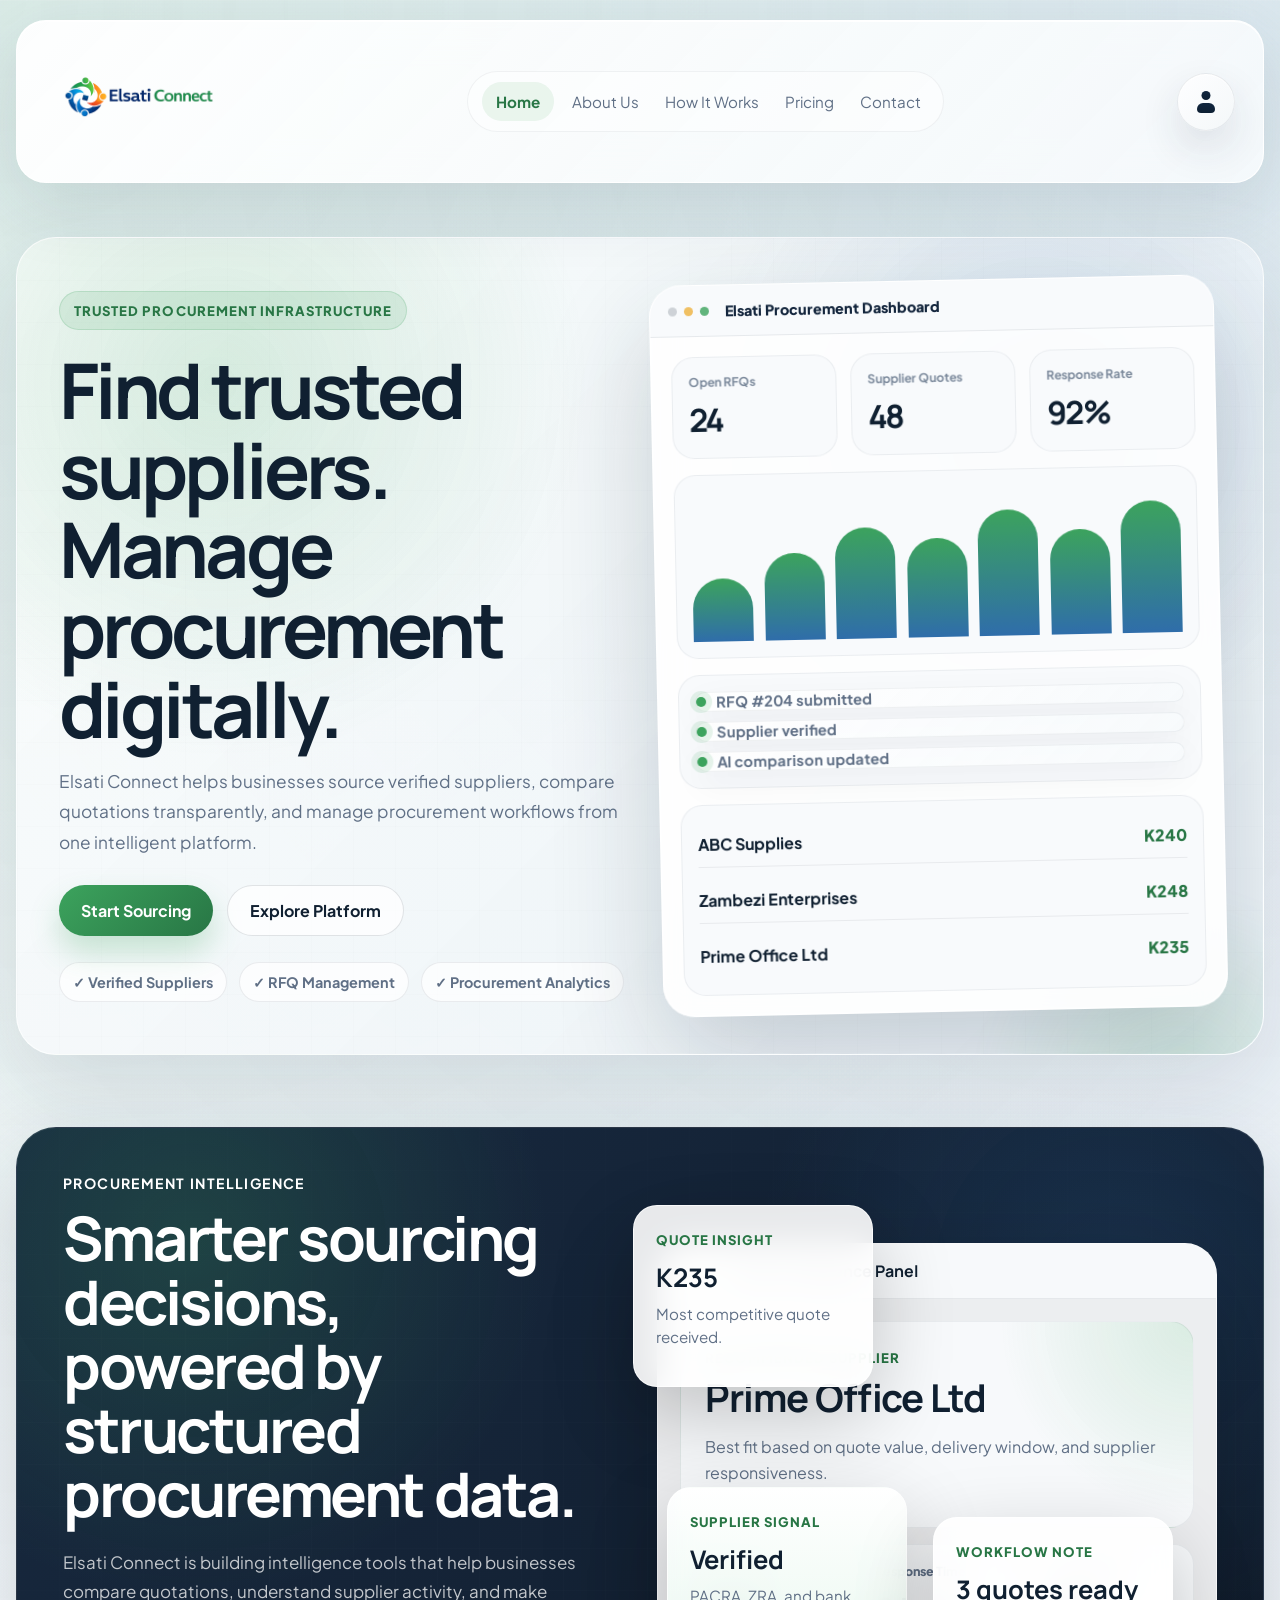
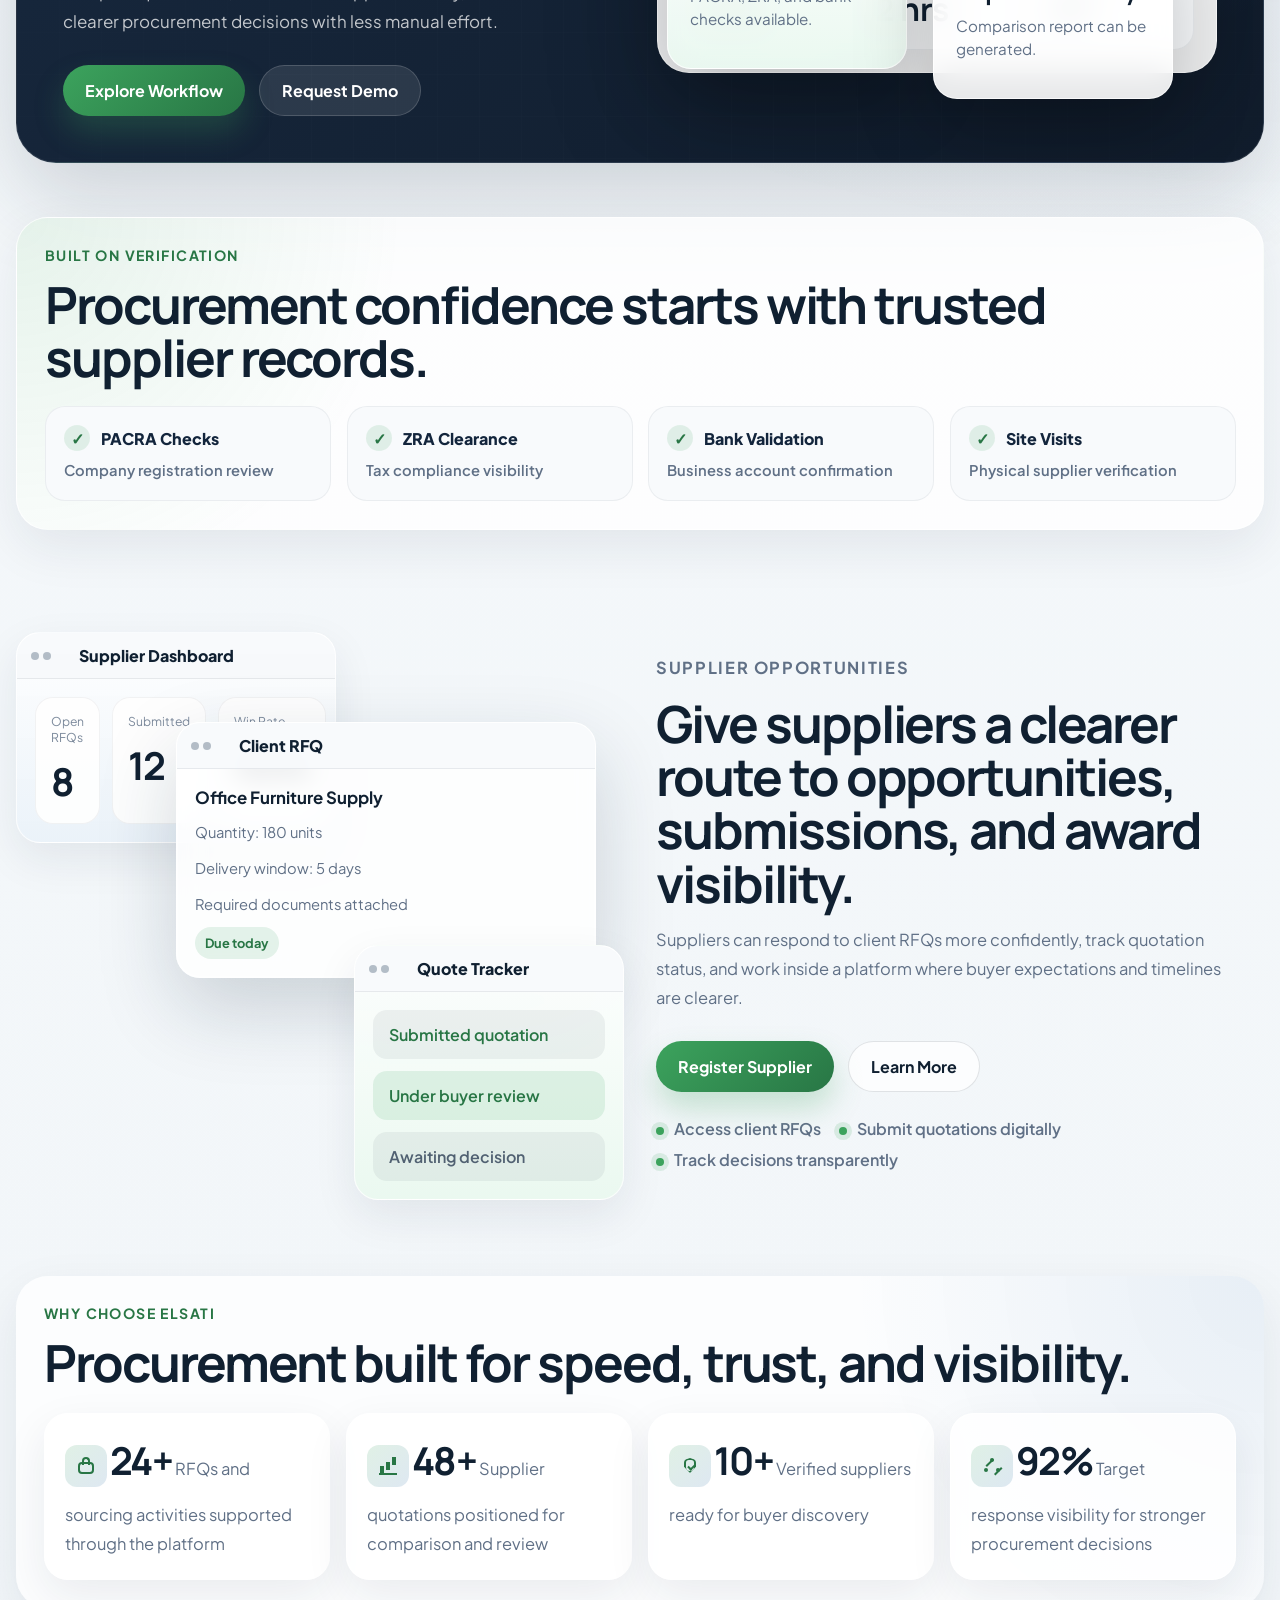
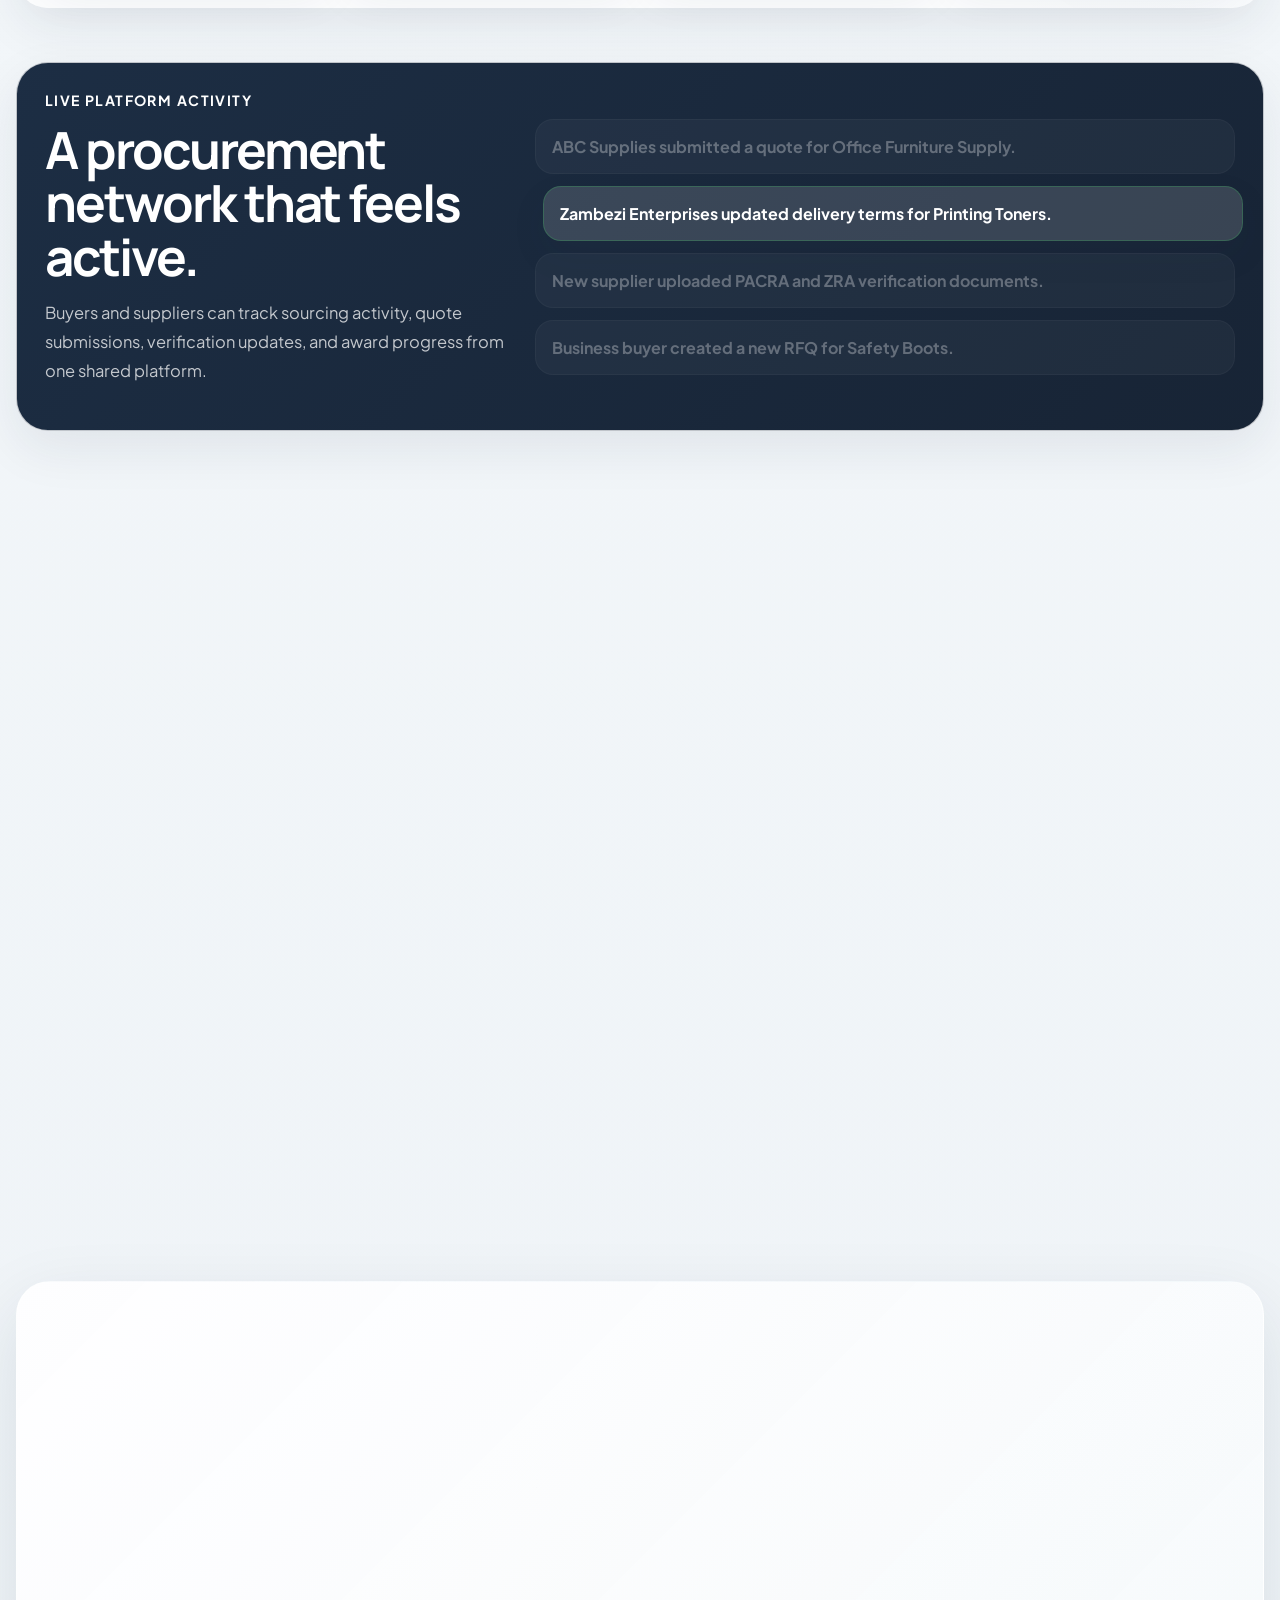
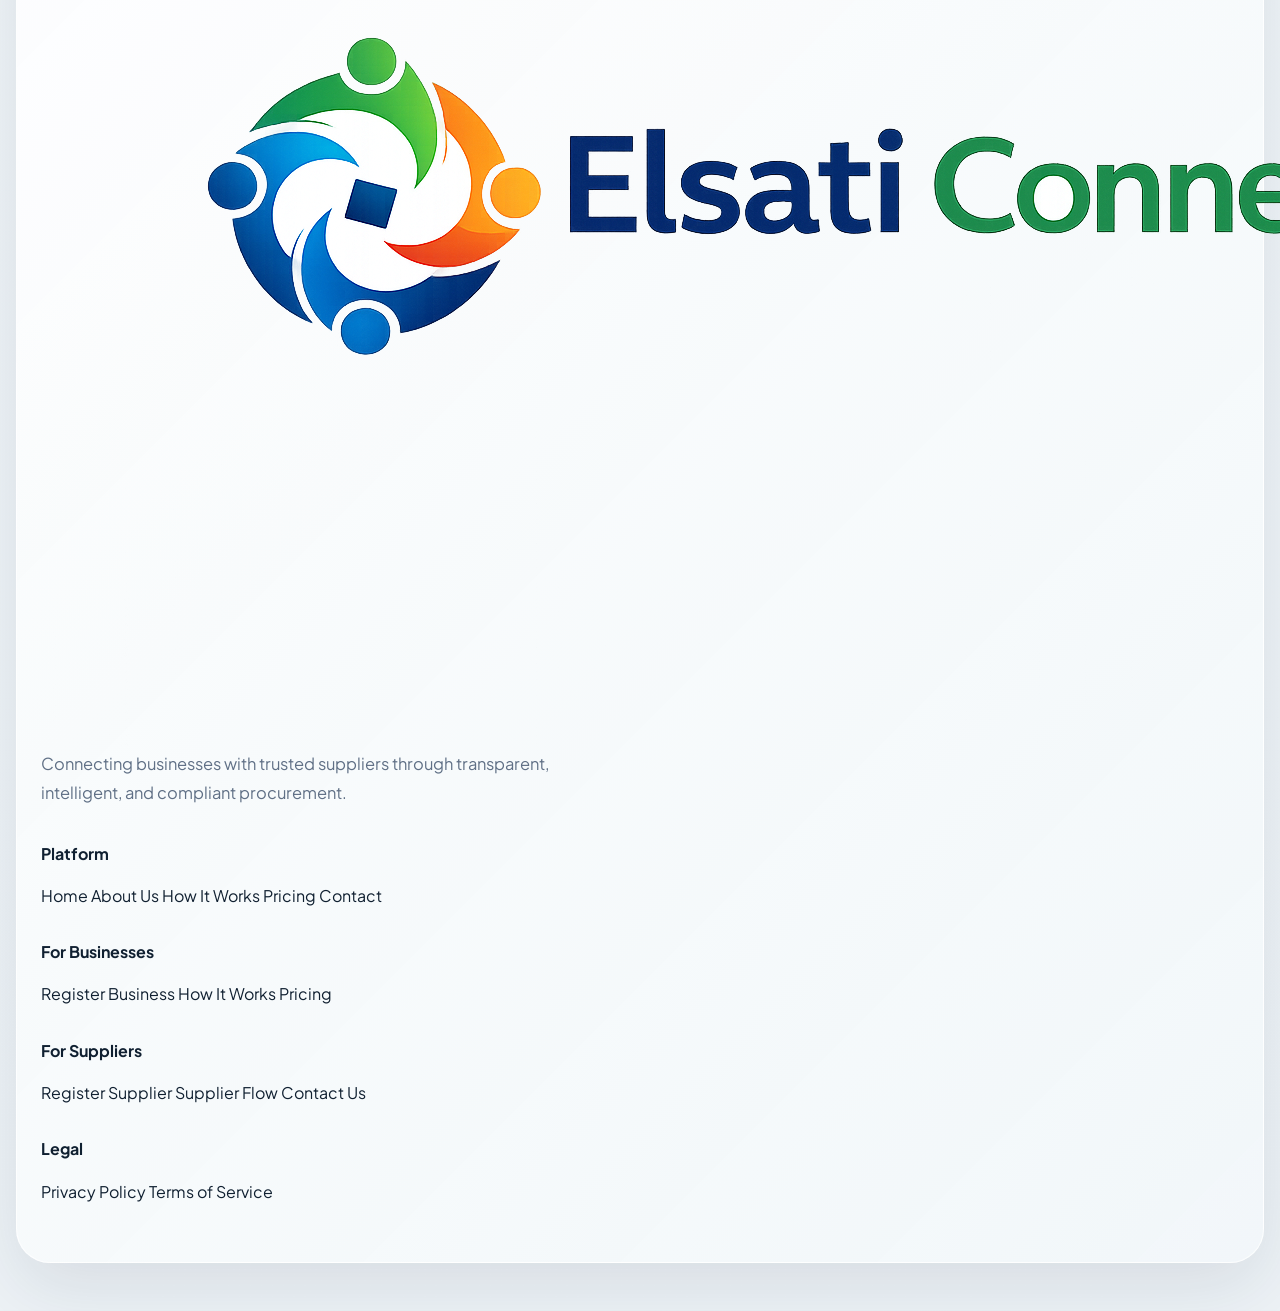
==== commit 1b1eabe7: "Update index.html" ====
--- a/index.html
+++ b/index.html
@@ -406,10 +406,55 @@
 
     </main>
 
-    <footer class="site-footer">
-      <div class="footer-legal-links">
-        <a href="privacy-policy.html">Privacy Policy</a>
-        <a href="terms-of-service.html">Terms of Service</a>
+    <footer class="site-footer premium-footer">
+      <div class="footer-inner">
+
+        <div class="footer-brand">
+          <img src="elsati.png" alt="Elsati Connect logo">
+          <p>
+            Connecting businesses with trusted suppliers through transparent,
+            intelligent, and compliant procurement.
+          </p>
+        </div>
+
+        <div class="footer-column">
+          <h4>Platform</h4>
+          <a href="index.html">Home</a>
+          <a href="about.html">About Us</a>
+          <a href="how-it-works.html">How It Works</a>
+          <a href="pricing.html">Pricing</a>
+          <a href="contact.html">Contact</a>
+        </div>
+
+        <div class="footer-column">
+          <h4>For Businesses</h4>
+          <a href="register-business.html">Register Business</a>
+          <a href="how-it-works.html">How It Works</a>
+          <a href="pricing.html">Pricing</a>
+        </div>
+
+        <div class="footer-column">
+          <h4>For Suppliers</h4>
+          <a href="register-supplier.html">Register Supplier</a>
+          <a href="how-it-works.html#supplier-flow">Supplier Flow</a>
+          <a href="contact.html">Contact Us</a>
+        </div>
+
+        <div class="footer-column">
+          <h4>Legal</h4>
+          <a href="privacy-policy.html">Privacy Policy</a>
+          <a href="terms-of-service.html">Terms of Service</a>
+        </div>
+
+      </div>
+
+      <div class="footer-bottom">
+        <span>© 2026 Elsati Connect. All rights reserved.</span>
+
+        <div class="footer-bottom-links">
+          <a href="privacy-policy.html">Privacy Policy</a>
+          <a href="terms-of-service.html">Terms of Service</a>
+        </div>
       </div>
     </footer>
 
--- a/styles.css
+++ b/styles.css
@@ -6078,3 +6078,47 @@
     border-radius: 28px;
   }
 }
+/* ========================================
+   LEGAL / COMPLIANCE FOOTER
+======================================== */
+
+.site-footer {
+  padding: 40px 24px 60px;
+  border-top: 1px solid rgba(255,255,255,0.08);
+  margin-top: 80px;
+}
+
+.footer-legal-links {
+  display: flex;
+  justify-content: center;
+  align-items: center;
+  gap: 28px;
+  flex-wrap: wrap;
+}
+
+.footer-legal-links a {
+  color: rgba(255,255,255,0.68);
+  text-decoration: none;
+  font-size: 0.92rem;
+  font-weight: 500;
+  transition: all 0.25s ease;
+}
+
+.footer-legal-links a:hover {
+  color: #ffffff;
+  transform: translateY(-2px);
+}
+
+.footer-legal-links a::after {
+  content: "";
+  display: block;
+  width: 0;
+  height: 1px;
+  background: rgba(255,255,255,0.9);
+  transition: width 0.3s ease;
+  margin-top: 4px;
+}
+
+.footer-legal-links a:hover::after {
+  width: 100%;
+}
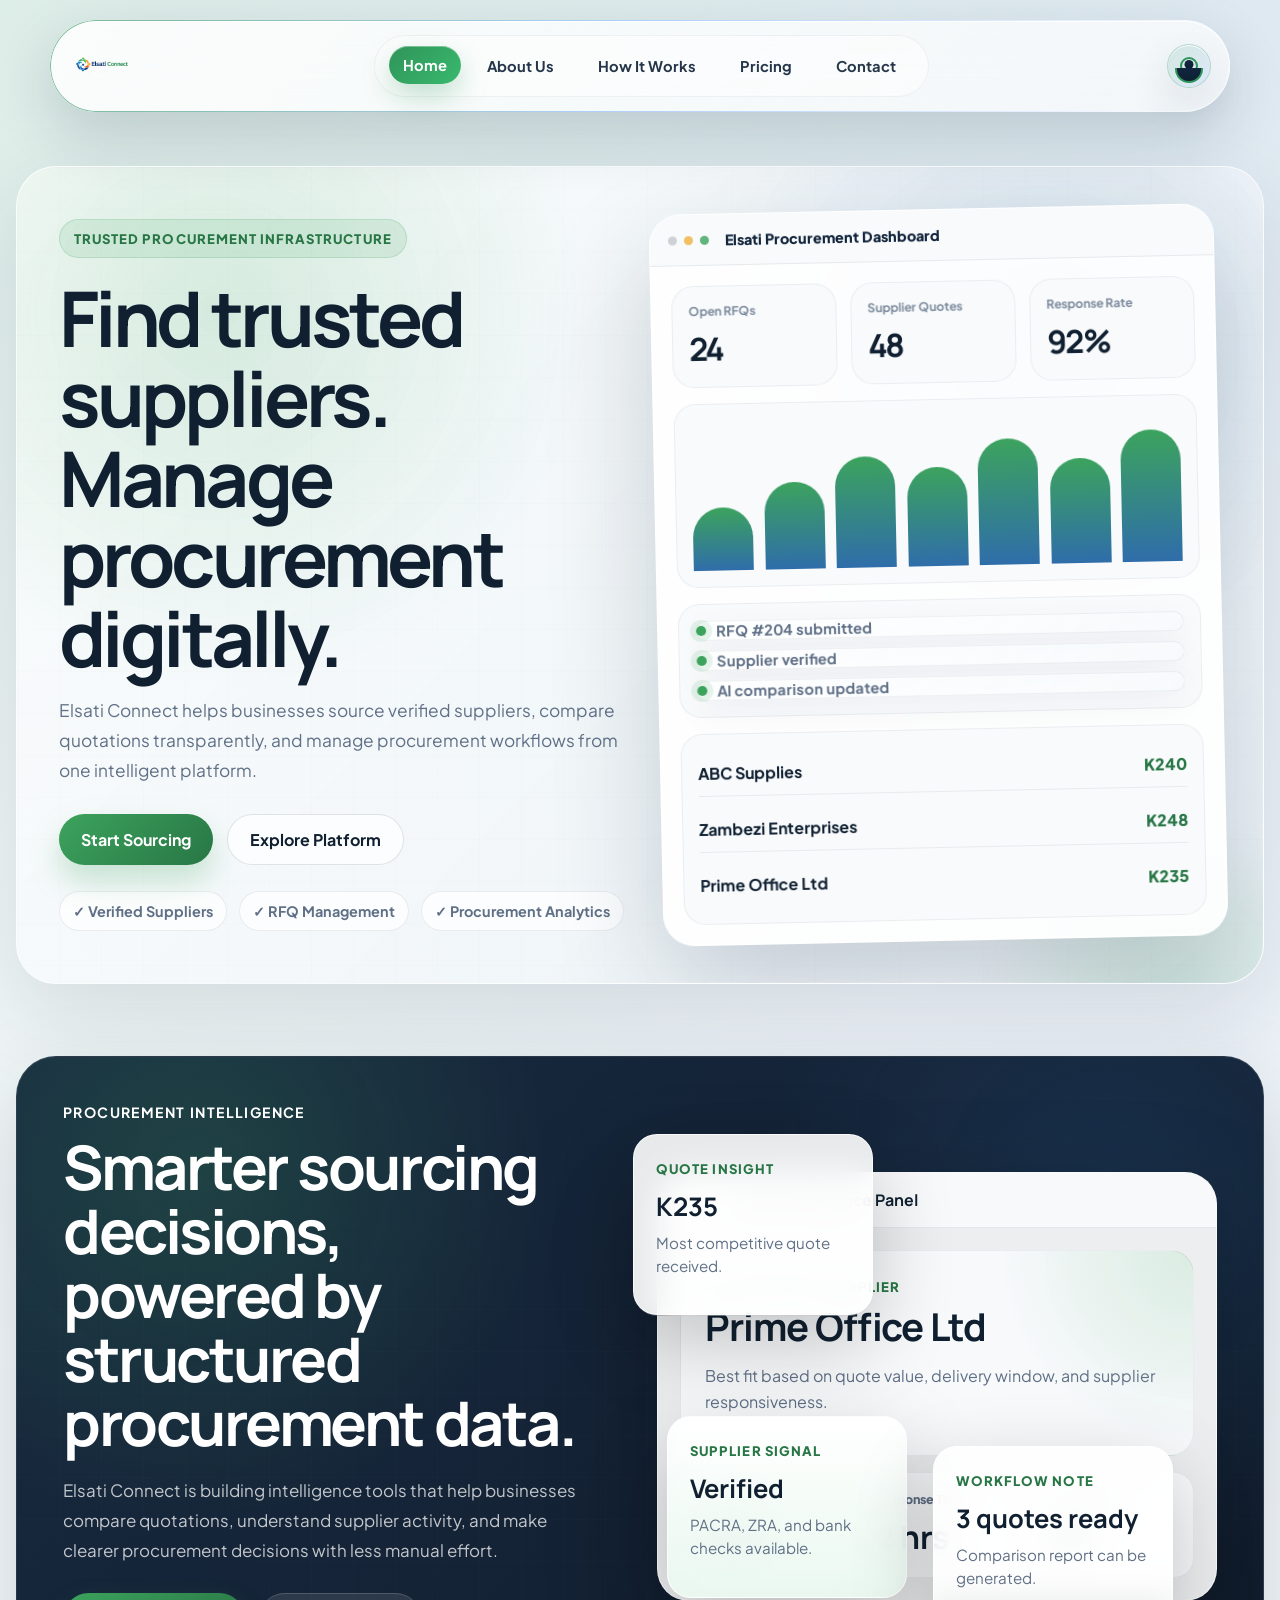
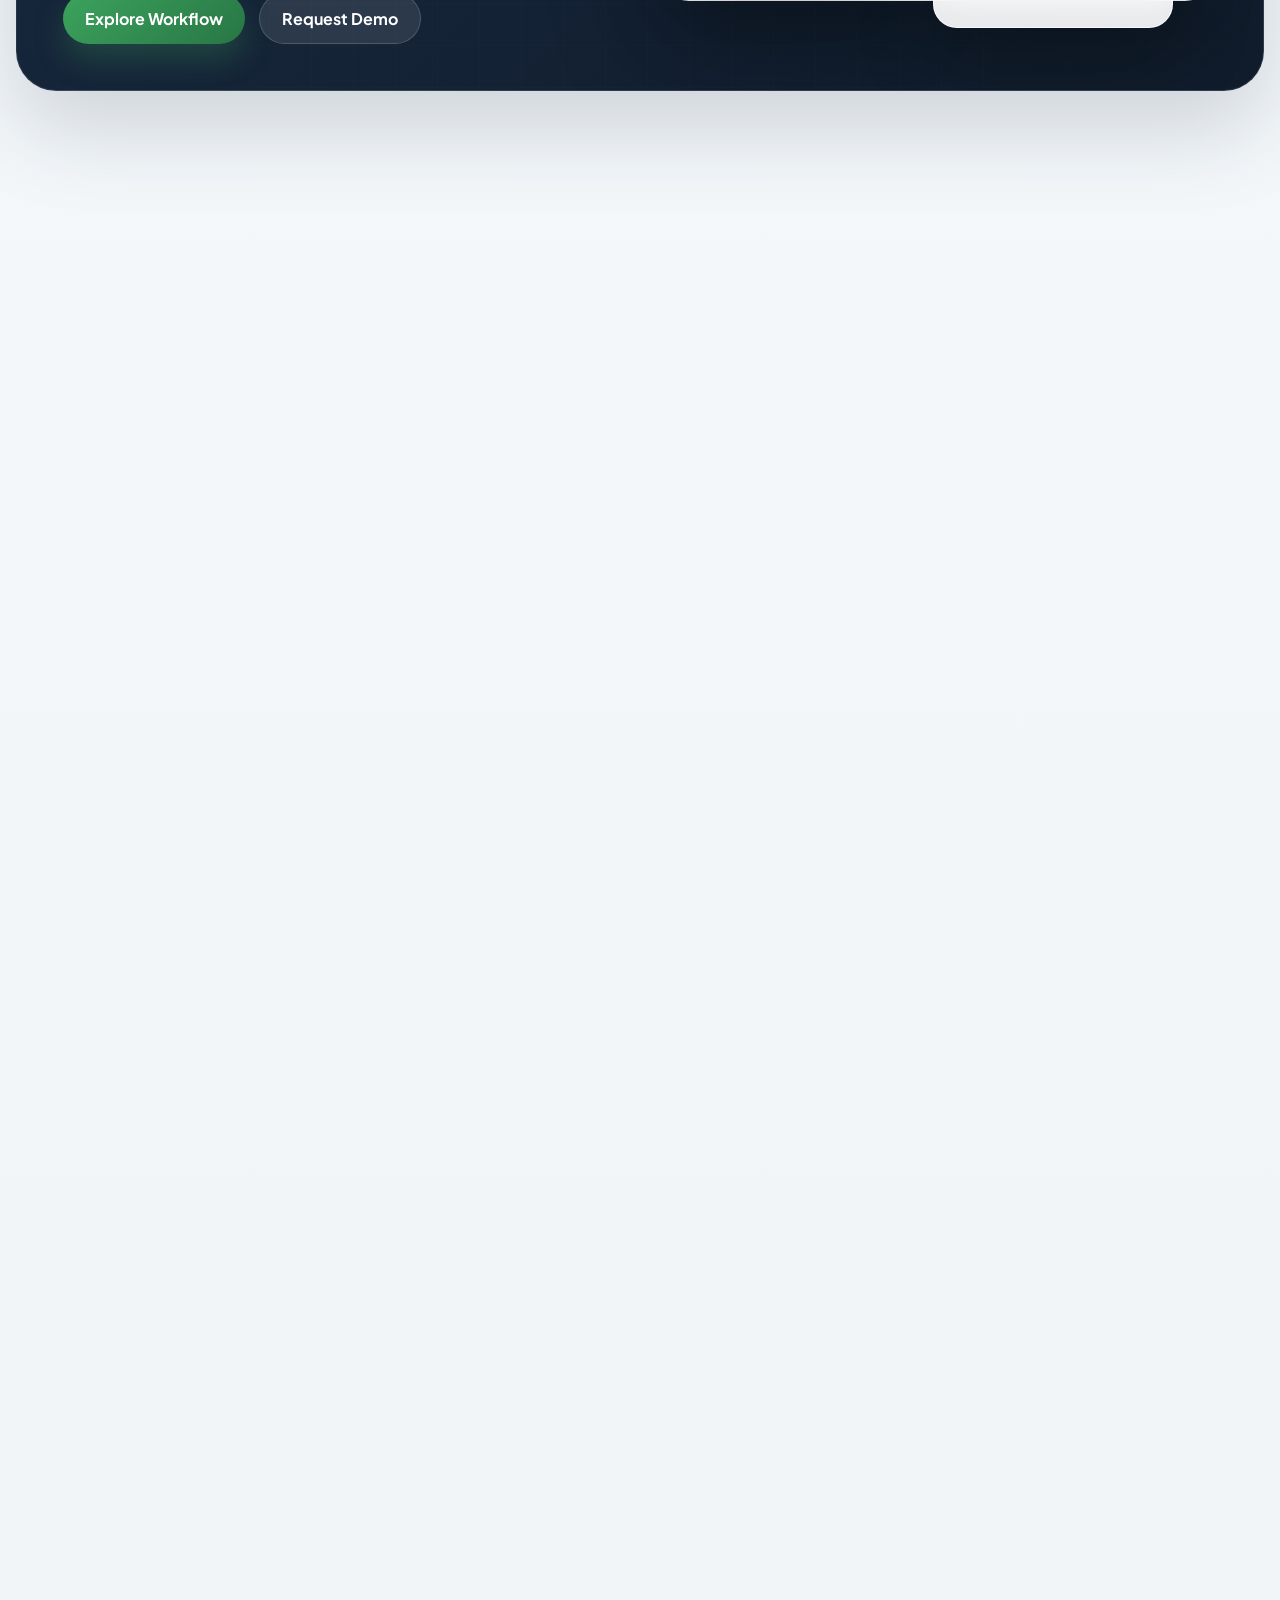
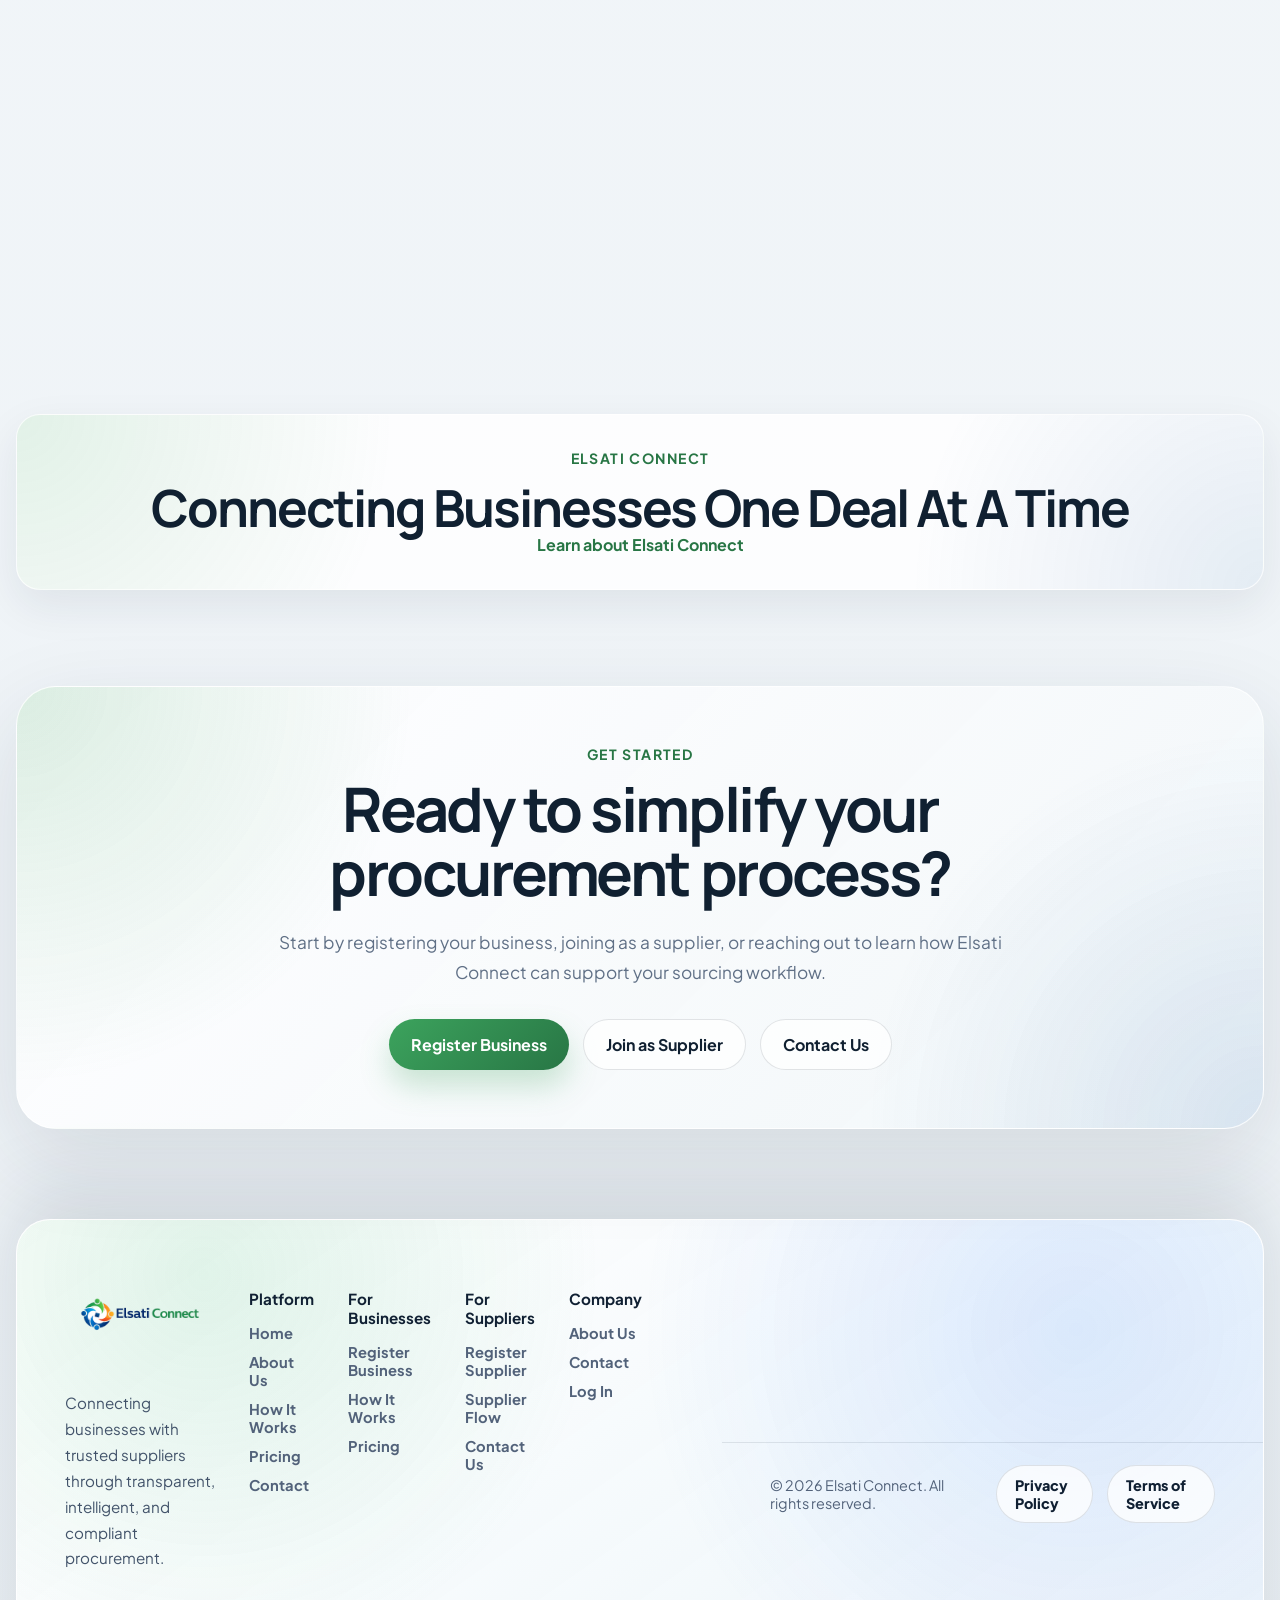
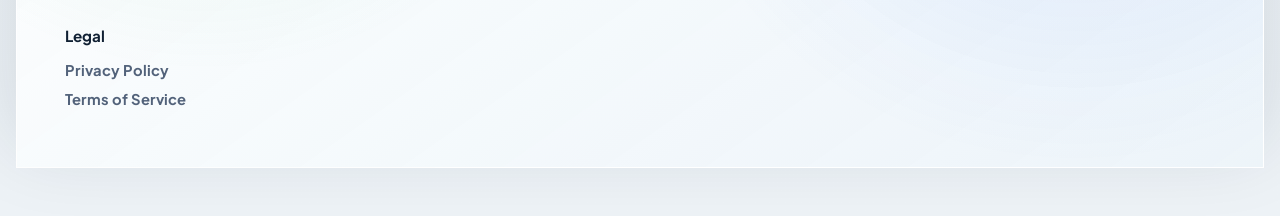
==== commit 5f987344: "Update index.html" ====
--- a/index.html
+++ b/index.html
@@ -21,7 +21,7 @@
         <img src="elsati.png" alt="Elsati Connect logo">
       </a>
 
-      <nav class="nav">
+      <nav class="nav" aria-label="Main navigation">
         <a class="active" href="index.html">Home</a>
         <a href="about.html">About Us</a>
         <a href="how-it-works.html">How It Works</a>
@@ -441,6 +441,13 @@
         </div>
 
         <div class="footer-column">
+          <h4>Company</h4>
+          <a href="about.html">About Us</a>
+          <a href="contact.html">Contact</a>
+          <a href="signin.html">Log In</a>
+        </div>
+
+        <div class="footer-column">
           <h4>Legal</h4>
           <a href="privacy-policy.html">Privacy Policy</a>
           <a href="terms-of-service.html">Terms of Service</a>
@@ -460,6 +467,33 @@
 
   </div>
 
+  <script>
+    (function () {
+      const topbar = document.querySelector(".topbar");
+      let lastScrollY = window.scrollY;
+
+      if (!topbar) return;
+
+      window.addEventListener("scroll", function () {
+        const currentScrollY = window.scrollY;
+
+        if (currentScrollY > 40) {
+          topbar.classList.add("topbar-scrolled");
+        } else {
+          topbar.classList.remove("topbar-scrolled");
+        }
+
+        if (currentScrollY > lastScrollY && currentScrollY > 140) {
+          topbar.classList.add("topbar-hidden");
+        } else {
+          topbar.classList.remove("topbar-hidden");
+        }
+
+        lastScrollY = currentScrollY;
+      });
+    })();
+  </script>
+
   <script src="script.js"></script>
 </body>
 </html>
--- a/styles.css
+++ b/styles.css
@@ -6122,3 +6122,311 @@
 .footer-legal-links a:hover::after {
   width: 100%;
 }
+/* ========================================
+   FUTURISTIC FLOATING GLASS NAVIGATION
+======================================== */
+
+.topbar {
+  position: sticky;
+  top: 18px;
+  z-index: 999;
+  max-width: 1180px;
+  margin: 18px auto 0;
+  padding: 12px 18px;
+  border-radius: 999px;
+  background:
+    linear-gradient(135deg, rgba(255,255,255,0.86), rgba(255,255,255,0.62));
+  border: 1px solid rgba(255,255,255,0.78);
+  backdrop-filter: blur(22px);
+  -webkit-backdrop-filter: blur(22px);
+  box-shadow:
+    0 22px 60px rgba(10, 31, 52, 0.16),
+    inset 0 1px 0 rgba(255,255,255,0.95);
+  transition:
+    transform 0.35s ease,
+    opacity 0.35s ease,
+    box-shadow 0.35s ease,
+    background 0.35s ease;
+}
+
+.topbar::before {
+  content: "";
+  position: absolute;
+  inset: -1px;
+  border-radius: inherit;
+  padding: 1px;
+  background: linear-gradient(
+    120deg,
+    rgba(47, 148, 88, 0.65),
+    rgba(54, 132, 255, 0.38),
+    rgba(255,255,255,0.85)
+  );
+  -webkit-mask:
+    linear-gradient(#000 0 0) content-box,
+    linear-gradient(#000 0 0);
+  -webkit-mask-composite: xor;
+  mask-composite: exclude;
+  pointer-events: none;
+}
+
+.topbar.topbar-scrolled {
+  background:
+    linear-gradient(135deg, rgba(255,255,255,0.92), rgba(245,250,252,0.72));
+  box-shadow:
+    0 18px 50px rgba(10, 31, 52, 0.22),
+    0 0 34px rgba(47, 148, 88, 0.12);
+}
+
+.topbar.topbar-hidden {
+  transform: translateY(-140%);
+  opacity: 0;
+}
+
+.brand-image img {
+  max-height: 44px;
+  width: auto;
+  display: block;
+}
+
+.nav {
+  display: flex;
+  align-items: center;
+  justify-content: center;
+  gap: 8px;
+}
+
+.nav a {
+  position: relative;
+  padding: 11px 18px;
+  border-radius: 999px;
+  color: #26364a;
+  font-weight: 700;
+  font-size: 0.92rem;
+  text-decoration: none;
+  transition:
+    color 0.25s ease,
+    background 0.25s ease,
+    transform 0.25s ease,
+    box-shadow 0.25s ease;
+}
+
+.nav a:hover,
+.nav a.active {
+  color: #ffffff;
+  background:
+    linear-gradient(135deg, #2f9458, #39b96f);
+  box-shadow:
+    0 12px 28px rgba(47, 148, 88, 0.28),
+    inset 0 1px 0 rgba(255,255,255,0.35);
+  transform: translateY(-1px);
+}
+
+.login-icon-link {
+  width: 44px;
+  height: 44px;
+  border-radius: 999px;
+  display: grid;
+  place-items: center;
+  background:
+    linear-gradient(135deg, rgba(47,148,88,0.16), rgba(54,132,255,0.12));
+  border: 1px solid rgba(47,148,88,0.22);
+  transition:
+    transform 0.25s ease,
+    box-shadow 0.25s ease,
+    background 0.25s ease;
+}
+
+.login-icon-link:hover {
+  transform: translateY(-2px);
+  background: linear-gradient(135deg, #2f9458, #39b96f);
+  box-shadow: 0 14px 32px rgba(47, 148, 88, 0.28);
+}
+
+.login-icon {
+  width: 18px;
+  height: 18px;
+  border: 2px solid #2f9458;
+  border-radius: 50%;
+  position: relative;
+  display: block;
+}
+
+.login-icon::after {
+  content: "";
+  position: absolute;
+  left: 50%;
+  bottom: -10px;
+  width: 24px;
+  height: 13px;
+  border: 2px solid #2f9458;
+  border-top: 0;
+  border-radius: 0 0 14px 14px;
+  transform: translateX(-50%);
+}
+
+.login-icon-link:hover .login-icon,
+.login-icon-link:hover .login-icon::after {
+  border-color: #ffffff;
+}
+
+@media (max-width: 860px) {
+  .topbar {
+    top: 10px;
+    margin: 10px 14px 0;
+    border-radius: 28px;
+    flex-wrap: wrap;
+    justify-content: center;
+  }
+
+  .nav {
+    order: 3;
+    width: 100%;
+    overflow-x: auto;
+    justify-content: flex-start;
+    padding-bottom: 4px;
+  }
+
+  .nav a {
+    white-space: nowrap;
+    font-size: 0.85rem;
+    padding: 9px 14px;
+  }
+
+  .brand-image img {
+    max-height: 38px;
+  }
+}
+/* ========================================
+   FIXED PREMIUM HEADER + FOOTER OVERRIDES
+======================================== */
+
+.topbar {
+  position: sticky !important;
+  top: 18px !important;
+  z-index: 9999 !important;
+  transition: transform 0.35s ease, opacity 0.35s ease, box-shadow 0.35s ease !important;
+}
+
+.topbar.topbar-hidden {
+  transform: translateY(-160%) !important;
+  opacity: 0 !important;
+  pointer-events: none !important;
+}
+
+.topbar.topbar-scrolled {
+  box-shadow: 0 24px 70px rgba(10, 31, 52, 0.2) !important;
+}
+
+.premium-footer {
+  margin: 90px auto 0 !important;
+  padding: 0 !important;
+  max-width: 1280px !important;
+  border-radius: 34px 34px 0 0 !important;
+  overflow: hidden !important;
+  background:
+    radial-gradient(circle at 15% 10%, rgba(49, 180, 103, 0.14), transparent 34%),
+    radial-gradient(circle at 85% 20%, rgba(34, 111, 255, 0.12), transparent 38%),
+    linear-gradient(145deg, rgba(255,255,255,0.98), rgba(236,244,249,0.9)) !important;
+  border: 1px solid rgba(255,255,255,0.95) !important;
+  box-shadow: 0 -24px 80px rgba(15, 35, 55, 0.14) !important;
+}
+
+.footer-inner {
+  display: grid !important;
+  grid-template-columns: 1.4fr repeat(4, 1fr) !important;
+  gap: 34px !important;
+  padding: 48px !important;
+}
+
+.footer-brand img {
+  width: 150px !important;
+  height: auto !important;
+  margin-bottom: 18px !important;
+}
+
+.footer-brand p {
+  max-width: 300px !important;
+  color: #42536a !important;
+  font-size: 0.95rem !important;
+  line-height: 1.7 !important;
+}
+
+.footer-column h4 {
+  margin-bottom: 16px !important;
+  font-size: 0.95rem !important;
+  color: #102033 !important;
+}
+
+.footer-column a {
+  display: block !important;
+  margin-bottom: 11px !important;
+  color: #52627a !important;
+  text-decoration: none !important;
+  font-size: 0.92rem !important;
+  font-weight: 700 !important;
+}
+
+.footer-column a:hover {
+  color: #2f9458 !important;
+}
+
+.footer-bottom {
+  display: flex !important;
+  justify-content: space-between !important;
+  align-items: center !important;
+  gap: 24px !important;
+  padding: 22px 48px !important;
+  border-top: 1px solid rgba(16, 32, 51, 0.1) !important;
+  color: #52627a !important;
+  font-size: 0.9rem !important;
+}
+
+.footer-bottom-links {
+  display: flex !important;
+  align-items: center !important;
+  gap: 14px !important;
+}
+
+.footer-bottom-links a {
+  color: #102033 !important;
+  text-decoration: none !important;
+  font-weight: 800 !important;
+  padding: 10px 18px !important;
+  border-radius: 999px !important;
+  background: rgba(255,255,255,0.75) !important;
+  border: 1px solid rgba(16, 32, 51, 0.12) !important;
+}
+
+.footer-bottom-links a:hover {
+  background: #2f9458 !important;
+  color: #ffffff !important;
+}
+
+@media (max-width: 900px) {
+  .footer-inner {
+    grid-template-columns: 1fr 1fr !important;
+    padding: 36px 26px !important;
+  }
+
+  .footer-bottom {
+    flex-direction: column !important;
+    text-align: center !important;
+    padding: 24px !important;
+  }
+}
+
+@media (max-width: 600px) {
+  .footer-inner {
+    grid-template-columns: 1fr !important;
+  }
+
+  .footer-bottom-links {
+    flex-direction: column !important;
+    width: 100% !important;
+  }
+
+  .footer-bottom-links a {
+    width: 100% !important;
+    text-align: center !important;
+  }
+}
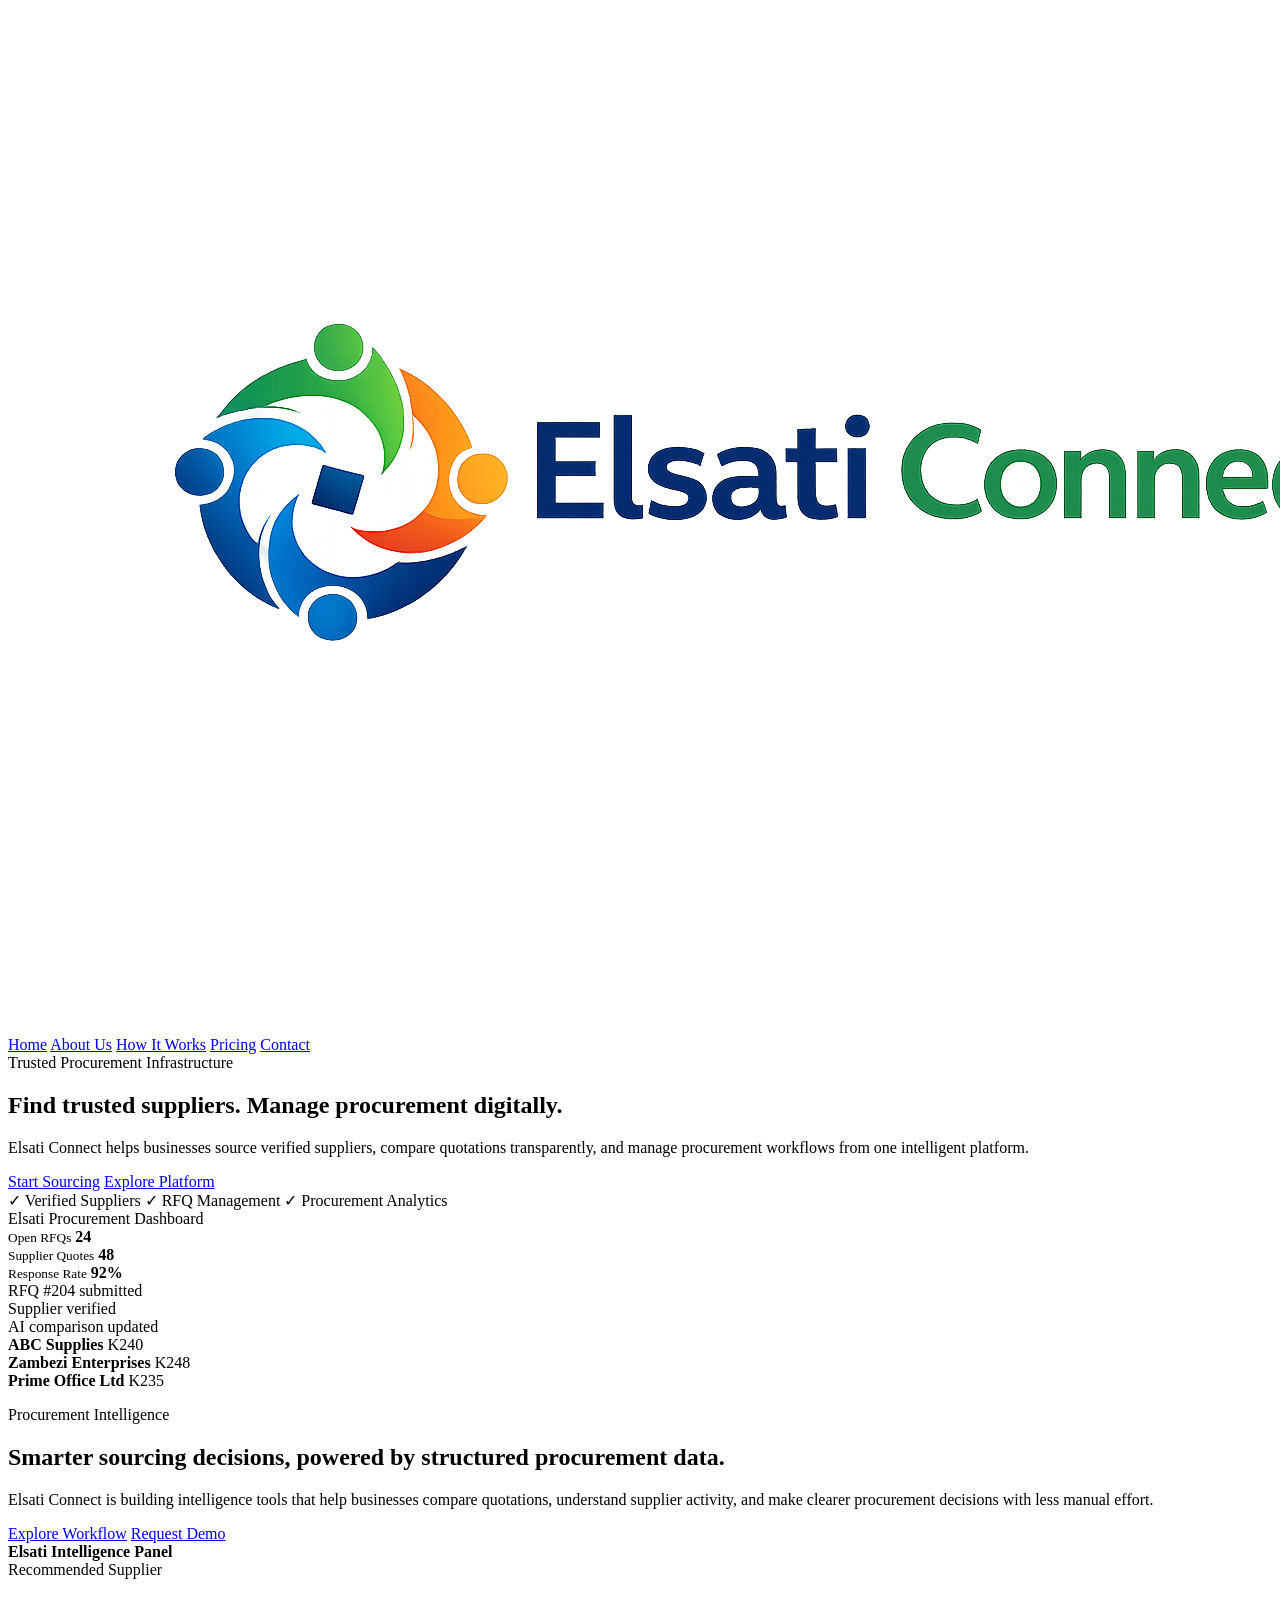
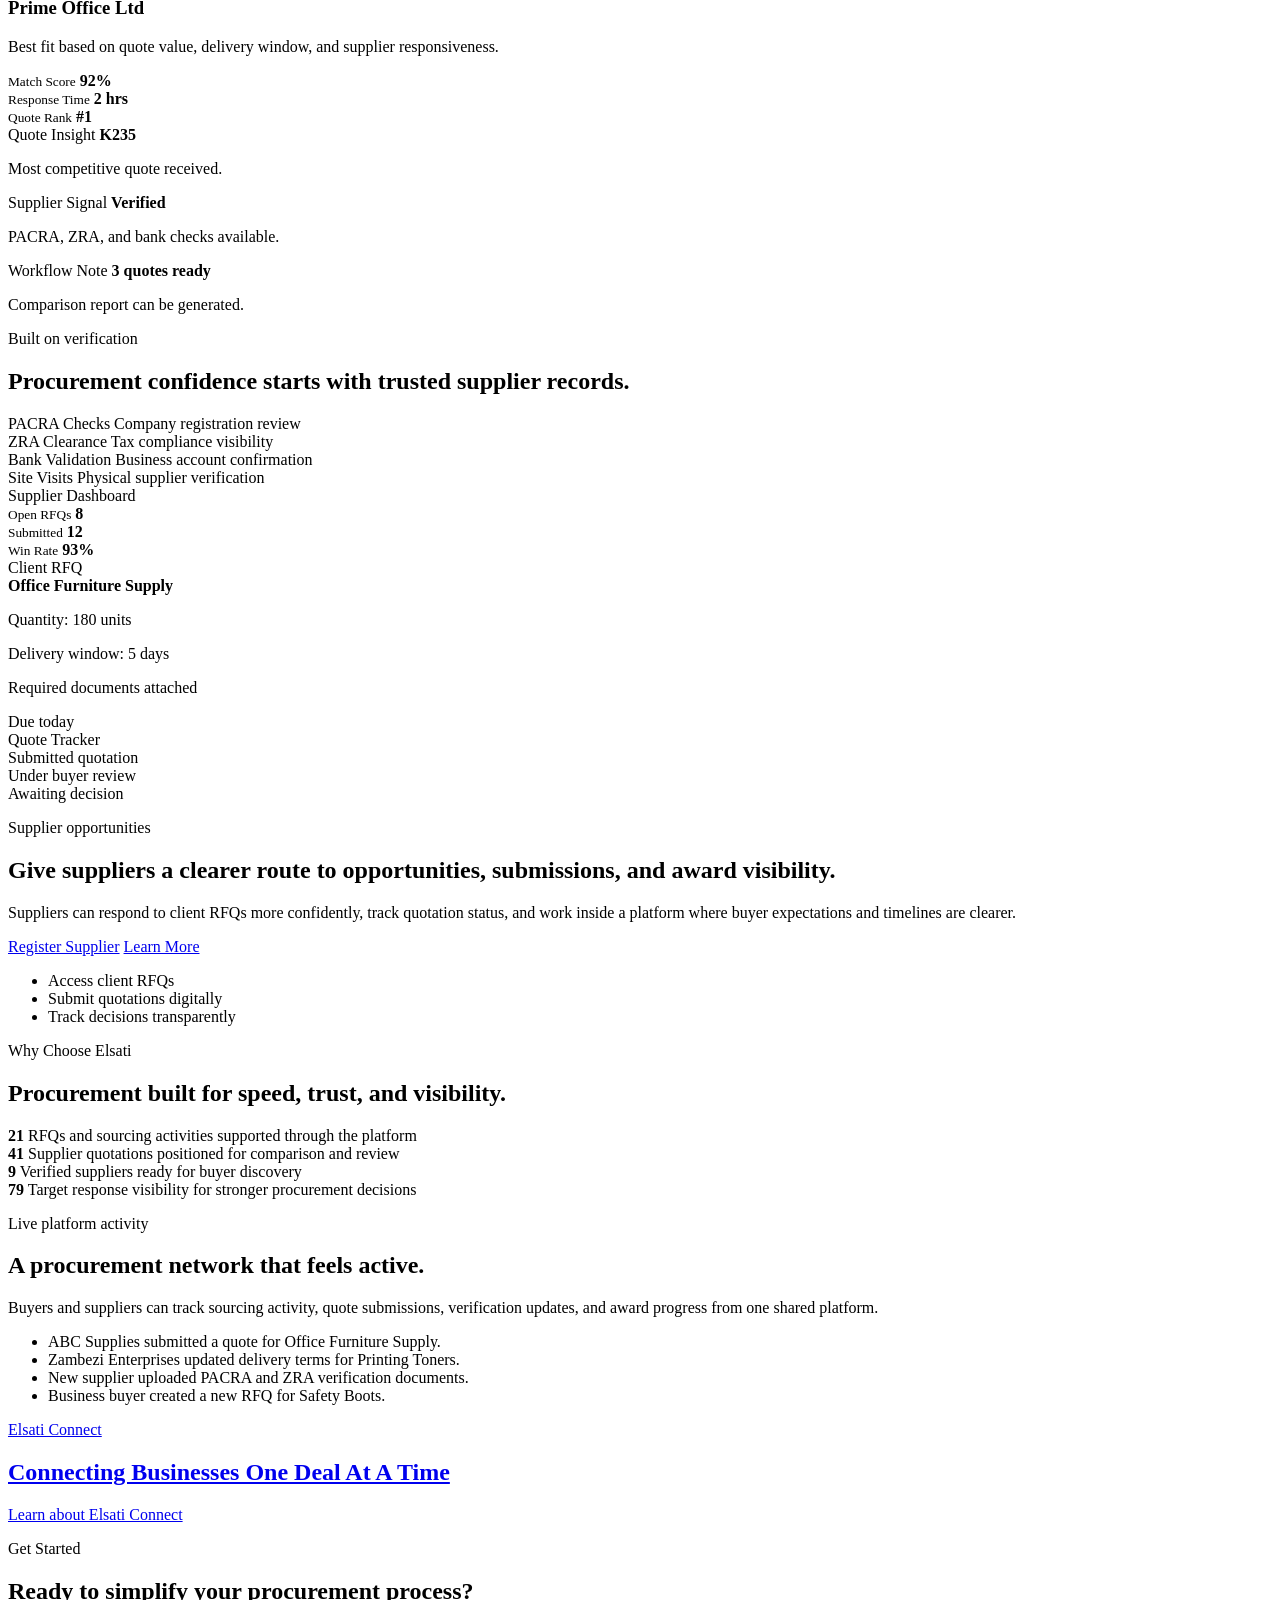
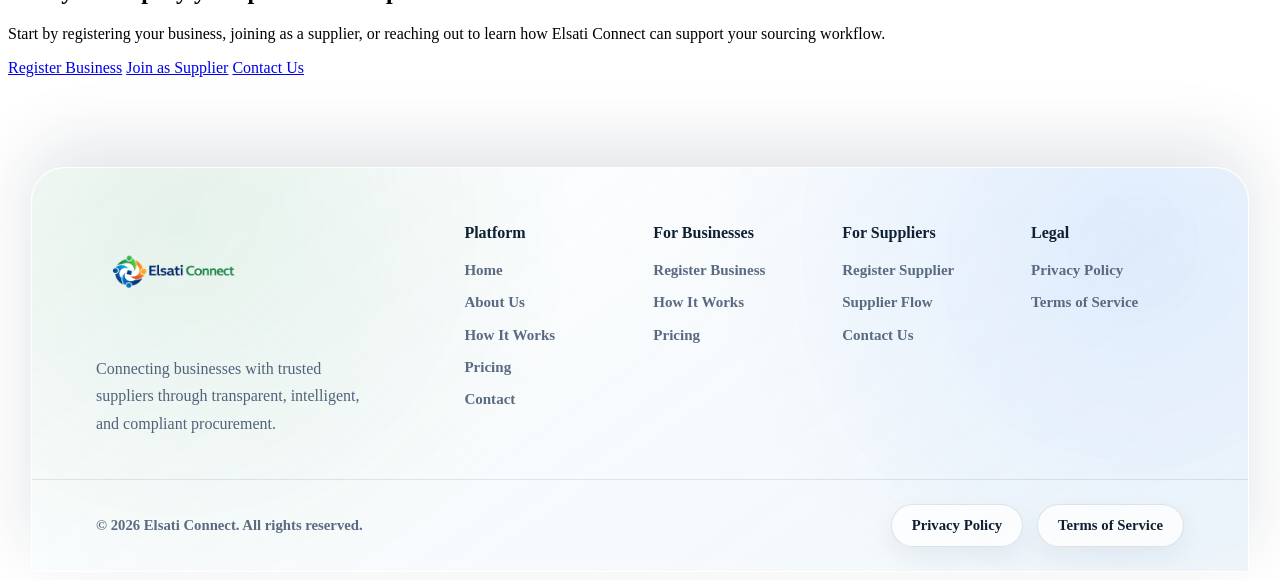
==== commit 0f736cd2: "Update index.html" ====
--- a/index.html
+++ b/index.html
@@ -417,46 +417,41 @@
           </p>
         </div>
 
-        <div class="footer-column">
-          <h4>Platform</h4>
-          <a href="index.html">Home</a>
-          <a href="about.html">About Us</a>
-          <a href="how-it-works.html">How It Works</a>
-          <a href="pricing.html">Pricing</a>
-          <a href="contact.html">Contact</a>
-        </div>
-
-        <div class="footer-column">
-          <h4>For Businesses</h4>
-          <a href="register-business.html">Register Business</a>
-          <a href="how-it-works.html">How It Works</a>
-          <a href="pricing.html">Pricing</a>
-        </div>
-
-        <div class="footer-column">
-          <h4>For Suppliers</h4>
-          <a href="register-supplier.html">Register Supplier</a>
-          <a href="how-it-works.html#supplier-flow">Supplier Flow</a>
-          <a href="contact.html">Contact Us</a>
-        </div>
-
-        <div class="footer-column">
-          <h4>Company</h4>
-          <a href="about.html">About Us</a>
-          <a href="contact.html">Contact</a>
-          <a href="signin.html">Log In</a>
-        </div>
-
-        <div class="footer-column">
-          <h4>Legal</h4>
-          <a href="privacy-policy.html">Privacy Policy</a>
-          <a href="terms-of-service.html">Terms of Service</a>
+        <div class="footer-links-grid">
+          <div class="footer-column">
+            <h4>Platform</h4>
+            <a href="index.html">Home</a>
+            <a href="about.html">About Us</a>
+            <a href="how-it-works.html">How It Works</a>
+            <a href="pricing.html">Pricing</a>
+            <a href="contact.html">Contact</a>
+          </div>
+
+          <div class="footer-column">
+            <h4>For Businesses</h4>
+            <a href="register-business.html">Register Business</a>
+            <a href="how-it-works.html">How It Works</a>
+            <a href="pricing.html">Pricing</a>
+          </div>
+
+          <div class="footer-column">
+            <h4>For Suppliers</h4>
+            <a href="register-supplier.html">Register Supplier</a>
+            <a href="how-it-works.html#supplier-flow">Supplier Flow</a>
+            <a href="contact.html">Contact Us</a>
+          </div>
+
+          <div class="footer-column">
+            <h4>Legal</h4>
+            <a href="privacy-policy.html">Privacy Policy</a>
+            <a href="terms-of-service.html">Terms of Service</a>
+          </div>
         </div>
 
       </div>
 
       <div class="footer-bottom">
-        <span>© 2026 Elsati Connect. All rights reserved.</span>
+        <p>© 2026 Elsati Connect. All rights reserved.</p>
 
         <div class="footer-bottom-links">
           <a href="privacy-policy.html">Privacy Policy</a>
--- a/styles.css
+++ b/styles.css
@@ -1,6373 +1,71 @@
-:root {
-  --bg: #edf2f6;
-  --surface: rgba(255, 255, 255, 0.88);
-  --surface-solid: #ffffff;
-  --ink: #102031;
-  --muted: #607086;
-  --line: rgba(16, 32, 49, 0.08);
-  --green: #3ca35d;
-  --green-deep: #287645;
-  --blue: #2f6daa;
-  --gold: #efb23e;
-  --navy: #13253c;
-  --navy-deep: #0e1b2d;
-  --shadow: 0 30px 80px rgba(22, 40, 62, 0.16);
-  --radius-xl: 32px;
-  --radius-lg: 24px;
-  --radius-md: 18px;
-  --max: 1280px;
-}
-
-* {
-  box-sizing: border-box;
-}
-
-html {
-  scroll-behavior: smooth;
-}
-
-body {
-  margin: 0;
-  font-family: "Plus Jakarta Sans", "Segoe UI", sans-serif;
-  color: var(--ink);
-  background:
-    radial-gradient(circle at top left, rgba(60, 163, 93, 0.12), transparent 26%),
-    radial-gradient(circle at top right, rgba(47, 109, 170, 0.12), transparent 30%),
-    linear-gradient(180deg, #f7fafc 0%, var(--bg) 100%);
-}
-
-a {
-  color: inherit;
-  text-decoration: none;
-}
-
-.site-shell {
-  width: min(calc(100% - 32px), var(--max));
-  margin: 20px auto 48px;
-}
-
-.auth-shell {
-  width: min(calc(100% - 24px), 1380px);
-}
-
-.topbar {
-  position: sticky;
-  top: 14px;
-  z-index: 20;
-  display: flex;
-  align-items: center;
-  justify-content: space-between;
-  gap: 24px;
-  padding: 16px 22px;
-  border: 1px solid rgba(255, 255, 255, 0.72);
-  border-radius: 24px;
-  background: rgba(255, 255, 255, 0.82);
-  backdrop-filter: blur(18px);
-  box-shadow: 0 18px 60px rgba(22, 40, 62, 0.1);
-}
-
-.auth-topbar {
-  position: relative;
-}
-
-.brand {
-  display: inline-flex;
-  align-items: center;
-  gap: 12px;
-  font-family: "Manrope", "Segoe UI", sans-serif;
-  font-size: 1.2rem;
-  font-weight: 700;
-}
-
-.brand-mark {
-  position: relative;
-  width: 28px;
-  height: 28px;
-  border-radius: 10px;
-  background: linear-gradient(145deg, #f8fbfd, #dfe8ef);
-  box-shadow: inset 0 0 0 1px rgba(16, 32, 49, 0.08);
-}
-
-.brand-dot {
-  position: absolute;
-  width: 10px;
-  height: 10px;
-  border-radius: 50%;
-}
-
-.brand-dot-blue {
-  left: 4px;
-  top: 4px;
-  background: var(--blue);
-}
-
-.brand-dot-gold {
-  right: 4px;
-  top: 8px;
-  background: var(--gold);
-}
-
-.brand-dot-green {
-  left: 9px;
-  bottom: 4px;
-  background: var(--green);
-}
-
-.brand strong {
-  color: var(--green-deep);
-}
-
-.nav,
-.topbar-actions {
-  display: flex;
-  align-items: center;
-  gap: 20px;
-}
-
-.topbar-actions-compact {
-  gap: 10px;
-}
-
-.nav a,
-.login-link {
-  color: var(--muted);
-  font-size: 0.95rem;
-}
-
-.nav a.active,
-.login-link.active {
-  color: var(--green-deep);
-  font-weight: 700;
-}
-
-.login-icon-link {
-  display: inline-flex;
-  align-items: center;
-  justify-content: center;
-  width: 44px;
-  height: 44px;
-  border-radius: 50%;
-  border: 1px solid rgba(16, 32, 49, 0.12);
-  background: rgba(255, 255, 255, 0.86);
-}
-
-.login-icon {
-  position: relative;
-  width: 18px;
-  height: 18px;
-}
-
-.login-icon::before,
-.login-icon::after {
-  content: "";
-  position: absolute;
-  left: 50%;
-  transform: translateX(-50%);
-}
-
-.login-icon::before {
-  top: 0;
-  width: 8px;
-  height: 8px;
-  border-radius: 50%;
-  background: var(--navy);
-}
-
-.login-icon::after {
-  bottom: 0;
-  width: 16px;
-  height: 9px;
-  border-radius: 10px 10px 6px 6px;
-  background: var(--navy);
-}
-
-.button {
-  display: inline-flex;
-  align-items: center;
-  justify-content: center;
-  padding: 14px 22px;
-  border-radius: 999px;
-  font-weight: 700;
-  border: 0;
-  cursor: pointer;
-  transition: transform 0.25s ease, box-shadow 0.25s ease, background 0.25s ease;
-}
-
-.button:hover {
-  transform: translateY(-2px);
-}
-
-.button-small {
-  padding: 11px 18px;
-  font-size: 0.92rem;
-}
-
-.button-primary {
-  color: #fff;
-  background: linear-gradient(135deg, var(--green) 0%, var(--green-deep) 100%);
-  box-shadow: 0 16px 30px rgba(60, 163, 93, 0.26);
-}
-
-.button-secondary {
-  color: var(--ink);
-  background: rgba(255, 255, 255, 0.72);
-  border: 1px solid rgba(16, 32, 49, 0.12);
-}
-
-h1,
-h2,
-h3 {
-  margin: 0;
-  font-family: "Manrope", "Segoe UI", sans-serif;
-  line-height: 1.04;
-}
-
-h1 {
-  font-size: clamp(2.9rem, 5.8vw, 5.2rem);
-  letter-spacing: -0.05em;
-}
-
-h2 {
-  font-size: clamp(2.1rem, 4vw, 3.25rem);
-  letter-spacing: -0.04em;
-}
-
-h3 {
-  font-size: clamp(1.25rem, 2vw, 1.7rem);
-  letter-spacing: -0.03em;
-}
-
-.eyebrow {
-  margin: 0 0 14px;
-  color: var(--green-deep);
-  font-size: 0.88rem;
-  font-weight: 700;
-  letter-spacing: 0.1em;
-  text-transform: uppercase;
-}
-
-.hero-text,
-.section-copy p,
-.final-cta p,
-.price-panel p,
-.proof-grid span,
-.page-hero-copy p,
-.page-card p,
-.site-footer p,
-.auth-copy,
-.auth-note,
-.journey-copy p,
-.capability-card p,
-.rfq-ui p {
-  color: var(--muted);
-  line-height: 1.75;
-  font-size: 1.03rem;
-}
-
-.hero-actions {
-  display: flex;
-  flex-wrap: wrap;
-  gap: 14px;
-  margin-top: 28px;
-}
-
-.hero-points {
-  display: flex;
-  flex-wrap: wrap;
-  gap: 10px 18px;
-  margin: 26px 0 0;
-  padding: 0;
-  list-style: none;
-  color: var(--muted);
-  font-weight: 600;
-}
-
-.hero-points li::before {
-  content: "";
-  display: inline-block;
-  width: 8px;
-  height: 8px;
-  margin-right: 10px;
-  border-radius: 50%;
-  background: var(--green);
-  box-shadow: 0 0 0 5px rgba(60, 163, 93, 0.14);
-}
-
-.page-hero,
-.contact-layout,
-.auth-layout,
-.journey-section,
-.capability-section {
-  display: grid;
-  grid-template-columns: 1fr 1fr;
-  gap: 32px;
-  align-items: center;
-}
-
-.journey-section,
-.page-hero,
-.proof,
-.capability-section,
-.site-footer,
-.signin-choice-grid,
-.auth-layout,
-.flow-section,
-.solution-steps,
-.tagline-call {
-  margin-top: 54px;
-}
-
-.journey-section {
-  min-height: calc(100svh - 112px);
-}
-
-.journey-section-alt {
-  min-height: auto;
-}
-
-.journey-copy,
-.section-copy,
-.page-hero-copy {
-  max-width: 580px;
-}
-
-.stack-visual {
-  position: relative;
-  min-height: 620px;
-}
-
-.floating-screen,
-.page-card,
-.feature-item,
-.price-panel,
-.process-board,
-.timeline-item,
-.contact-card,
-.link-panel,
-.step-card,
-.signin-choice,
-.auth-panel,
-.dashboard-preview,
-.capability-card,
-.proof-card,
-.tagline-link {
-  border: 1px solid rgba(255, 255, 255, 0.72);
-  border-radius: var(--radius-lg);
-  background: rgba(255, 255, 255, 0.82);
-  box-shadow: 0 16px 44px rgba(22, 40, 62, 0.08);
-}
-
-.floating-screen {
-  position: absolute;
-  overflow: hidden;
-  backdrop-filter: blur(14px);
-}
-
-.floating-topbar {
-  display: flex;
-  align-items: center;
-  gap: 10px;
-  padding: 12px 14px;
-  border-bottom: 1px solid rgba(16, 32, 49, 0.08);
-  background: rgba(248, 250, 252, 0.9);
-}
-
-.window-controls {
-  position: relative;
-  display: inline-flex;
-  width: 38px;
-  height: 8px;
-}
-
-.window-controls::before,
-.window-controls::after {
-  content: "";
-  position: absolute;
-  top: 0;
-  width: 8px;
-  height: 8px;
-  border-radius: 50%;
-  background: rgba(95, 113, 134, 0.45);
-}
-
-.window-controls::before {
-  left: 0;
-}
-
-.window-controls::after {
-  left: 12px;
-}
-
-.device-brand {
-  font-weight: 800;
-  color: var(--ink);
-}
-
-.business-stack .screen-dashboard {
-  left: 90px;
-  top: 44px;
-  width: min(100%, 520px);
-  z-index: 2;
-}
-
-.business-stack .screen-ai {
-  left: 0;
-  bottom: 50px;
-  width: 280px;
-  z-index: 3;
-}
-
-.business-stack .screen-reports {
-  right: 0;
-  bottom: 16px;
-  width: 330px;
-  z-index: 4;
-}
-
-.supplier-stack .screen-supplier-dash {
-  left: 0;
-  top: 30px;
-  width: 320px;
-}
-
-.supplier-stack .screen-client-rfq {
-  left: 160px;
-  top: 120px;
-  width: min(100%, 420px);
-  z-index: 2;
-}
-
-.supplier-stack .screen-quote-track {
-  right: 0;
-  bottom: 22px;
-  width: 270px;
-  z-index: 3;
-}
-
-.chat-ui,
-.dashboard-surface,
-.report-ui,
-.rfq-ui,
-.tracker-ui {
-  padding: 18px;
-}
-
-.chat-bubble {
-  margin-bottom: 12px;
-  padding: 14px 16px;
-  border-radius: 18px;
-  line-height: 1.6;
-  font-size: 0.95rem;
-}
-
-.chat-bubble-light {
-  background: rgba(16, 32, 49, 0.06);
-}
-
-.chat-bubble-green {
-  background: rgba(60, 163, 93, 0.14);
-}
-
-.chat-tags {
-  display: flex;
-  flex-wrap: wrap;
-  gap: 8px;
-}
-
-.chat-tags span,
-.rfq-status {
-  display: inline-flex;
-  padding: 8px 10px;
-  border-radius: 999px;
-  background: rgba(60, 163, 93, 0.13);
-  color: var(--green-deep);
-  font-size: 0.8rem;
-  font-weight: 700;
-}
-
-.surface-stats {
-  display: grid;
-  grid-template-columns: repeat(3, 1fr);
-  gap: 12px;
-}
-
-.surface-stats article,
-.preview-stat-row article,
-.chart-card,
-.list-card,
-.quotes-card {
-  padding: 16px;
-  border-radius: 18px;
-  background: rgba(255,255,255,0.9);
-  box-shadow: inset 0 0 0 1px rgba(16, 32, 49, 0.05);
-}
-
-.surface-stats small,
-.preview-stat-row small {
-  display: block;
-  color: #7c8a9c;
-  font-size: 0.76rem;
-  margin-bottom: 10px;
-}
-
-.surface-stats strong,
-.preview-stat-row strong,
-.metric {
-  font-family: "Manrope", "Segoe UI", sans-serif;
-  font-size: clamp(1.8rem, 3vw, 2.8rem);
-  letter-spacing: -0.04em;
-}
-
-.surface-chart,
-.bar-chart {
-  display: grid;
-  align-items: end;
-  gap: 10px;
-  height: 145px;
-  margin-top: 16px;
-}
-
-.bars-eight,
-.bar-chart {
-  grid-template-columns: repeat(8, 1fr);
-}
-
-.surface-chart i,
-.bar-chart i {
-  display: block;
-  height: var(--h);
-  border-radius: 10px 10px 0 0;
-  background: linear-gradient(180deg, rgba(60,163,93,0.88), rgba(47,109,170,0.74));
-}
-
-.report-head,
-.chart-head,
-.list-head {
-  display: flex;
-  align-items: center;
-  justify-content: space-between;
-  gap: 12px;
-  margin-bottom: 16px;
-}
-
-.report-row,
-.list-row,
-.quote-line {
-  display: grid;
-  grid-template-columns: 1.2fr 0.7fr 0.5fr;
-  gap: 10px;
-  align-items: center;
-  padding: 12px 0;
-  border-top: 1px solid rgba(16, 32, 49, 0.07);
-}
-
-.report-row:first-of-type,
-.list-row:first-of-type,
-.quote-line:first-of-type {
-  border-top: 0;
-}
-
-.report-row span,
-.report-row em,
-.list-row span,
-.quote-line span,
-.quote-line em {
-  color: #55667c;
-  font-size: 0.9rem;
-  font-style: normal;
-  justify-self: end;
-}
-
-.rfq-ui strong {
-  display: block;
-  margin-bottom: 12px;
-  font-size: 1.05rem;
-}
-
-.rfq-ui p {
-  margin: 0 0 10px;
-  font-size: 0.92rem;
-}
-
-.tracker-ui {
-  display: grid;
-  gap: 12px;
-}
-
-.tracker-step {
-  padding: 14px 16px;
-  border-radius: 14px;
-  background: rgba(16, 32, 49, 0.06);
-  color: #516172;
-  font-weight: 600;
-}
-
-.tracker-step.done,
-.tracker-step.current {
-  color: var(--green-deep);
-}
-
-.tracker-step.current {
-  background: rgba(60, 163, 93, 0.13);
-}
-
-.proof {
-  display: grid;
-  gap: 24px;
-  padding: 28px;
-  border-radius: var(--radius-xl);
-  background: rgba(255, 255, 255, 0.72);
-  box-shadow: 0 18px 50px rgba(22, 40, 62, 0.08);
-}
-
-.proof-grid {
-  display: grid;
-  gap: 16px;
-}
-
-.proof-grid-four {
-  grid-template-columns: repeat(4, 1fr);
-}
-
-.proof-card {
-  padding: 20px;
-}
-
-.proof-icon {
-  display: inline-flex;
-  align-items: center;
-  justify-content: center;
-  width: 42px;
-  height: 42px;
-  margin-bottom: 14px;
-  border-radius: 12px;
-  background: linear-gradient(135deg, rgba(60,163,93,0.16), rgba(47,109,170,0.16));
-  color: var(--green-deep);
-  font-weight: 800;
-}
-
-.capability-grid,
-.workflow-page,
-.signin-choice-grid,
-.content-grid,
-.pricing-layout,
-.section-links {
-  display: grid;
-  gap: 18px;
-}
-
-.capability-grid,
-.workflow-page,
-.signin-choice-grid,
-.content-grid,
-.section-links {
-  grid-template-columns: repeat(2, 1fr);
-}
-
-.pricing-layout {
-  grid-template-columns: repeat(3, 1fr);
-  margin-top: 28px;
-}
-
-.capability-card,
-.step-card,
-.page-card,
-.feature-item,
-.price-panel,
-.timeline-item,
-.contact-card,
-.link-panel,
-.signin-choice,
-.auth-panel {
-  padding: 24px;
-}
-
-.step-number,
-.plan-label {
-  display: inline-flex;
-  margin-bottom: 16px;
-  padding: 8px 12px;
-  border-radius: 999px;
-  background: rgba(60, 163, 93, 0.12);
-  color: var(--green-deep);
-  font-size: 0.85rem;
-  font-weight: 700;
-}
-
-.step-number {
-  letter-spacing: 0.12em;
-}
-
-.flow-section,
-.solution-steps {
-  display: grid;
-  gap: 24px;
-}
-
-.tagline-call {
-  padding-bottom: 10px;
-}
-
-.tagline-link {
-  display: block;
-  padding: 34px 30px;
-  text-align: center;
-  background:
-    radial-gradient(circle at top left, rgba(60, 163, 93, 0.14), transparent 30%),
-    radial-gradient(circle at bottom right, rgba(47, 109, 170, 0.12), transparent 28%),
-    rgba(255, 255, 255, 0.82);
-}
-
-.tagline-link span,
-.link-panel span,
-.contact-card a,
-.signin-choice span,
-.auth-note a,
-.auth-options a {
-  font-weight: 700;
-  color: var(--green-deep);
-}
-
-.site-footer {
-  display: flex;
-  align-items: flex-start;
-  justify-content: space-between;
-  gap: 20px;
-  padding: 28px 8px 10px;
-}
-
-.footer-links {
-  display: flex;
-  flex-wrap: wrap;
-  gap: 16px;
-  color: var(--muted);
-}
-
-.contact-form {
-  display: grid;
-  gap: 16px;
-}
-
-.contact-form label,
-.checkbox-row {
-  display: grid;
-  gap: 8px;
-  font-weight: 600;
-  color: var(--ink);
-}
-
-.contact-form input,
-.contact-form textarea {
-  width: 100%;
-  padding: 14px 16px;
-  border: 1px solid rgba(16, 32, 49, 0.12);
-  border-radius: 16px;
-  background: rgba(255, 255, 255, 0.92);
-  font: inherit;
-  color: var(--ink);
-}
-
-.contact-form textarea {
-  resize: vertical;
-  min-height: 140px;
-}
-
-.signin-choice {
-  min-height: 260px;
-  background:
-    linear-gradient(180deg, rgba(255,255,255,0.92), rgba(241,246,250,0.96)),
-    linear-gradient(135deg, rgba(60,163,93,0.09), transparent 65%);
-}
-
-.customer-choice,
-.supplier-choice {
-  position: relative;
-}
-
-.customer-choice::after,
-.supplier-choice::after {
-  content: "";
-  position: absolute;
-  right: 24px;
-  bottom: 24px;
-  width: 120px;
-  height: 90px;
-  border-radius: 18px;
-  background: linear-gradient(135deg, rgba(19,37,60,0.94), rgba(41,72,107,0.9));
-  box-shadow: inset 0 0 0 1px rgba(255,255,255,0.08);
-}
-
-.customer-choice::before,
-.supplier-choice::before {
-  content: "";
-  position: absolute;
-  right: 42px;
-  bottom: 44px;
-  width: 84px;
-  height: 10px;
-  border-radius: 999px;
-  background: rgba(255,255,255,0.22);
-  box-shadow: 0 18px 0 rgba(60,163,93,0.78), 0 36px 0 rgba(255,255,255,0.16);
-  z-index: 1;
-}
-
-.auth-layout {
-  align-items: stretch;
-}
-
-.auth-panel {
-  background: rgba(255, 255, 255, 0.9);
-}
-
-.auth-form {
-  margin-top: 26px;
-}
-
-.auth-options {
-  display: flex;
-  align-items: center;
-  justify-content: space-between;
-  gap: 14px;
-  color: var(--muted);
-  font-size: 0.92rem;
-}
-
-.checkbox-row {
-  grid-auto-flow: column;
-  align-items: center;
-  gap: 10px;
-}
-
-.checkbox-row input {
-  width: 16px;
-  height: 16px;
-}
-
-.auth-note {
-  margin: 22px 0 0;
-}
-
-.dashboard-preview {
-  overflow: hidden;
-  min-height: 720px;
-  padding: 0;
-  background: linear-gradient(180deg, #fbfdff 0%, #edf3f7 100%);
-}
-
-.preview-topbar {
-  display: grid;
-  grid-template-columns: auto 1fr auto;
-  align-items: center;
-  gap: 20px;
-  padding: 18px 22px;
-  border-bottom: 1px solid rgba(16, 32, 49, 0.08);
-  background: rgba(255,255,255,0.94);
-}
-
-.preview-brand {
-  font-family: "Manrope", "Segoe UI", sans-serif;
-  font-size: 1.35rem;
-  font-weight: 800;
-  color: var(--navy);
-}
-
-.preview-topbar nav {
-  display: flex;
-  flex-wrap: wrap;
-  gap: 18px;
-  color: #5f7186;
-  font-size: 0.9rem;
-}
-
-.mini-cta,
-.list-head button {
-  padding: 10px 14px;
-  border: 0;
-  border-radius: 10px;
-  background: linear-gradient(135deg, var(--green), var(--green-deep));
-  color: #fff;
-  font-weight: 700;
-}
-
-.list-head button {
-  padding: 8px 12px;
-  font-size: 0.82rem;
-}
-
-.preview-body {
-  display: grid;
-  grid-template-columns: 120px 1fr;
-  min-height: 660px;
-}
-
-.preview-sidebar {
-  display: flex;
-  flex-direction: column;
-  gap: 8px;
-  padding: 18px 12px;
-  background: linear-gradient(180deg, var(--navy) 0%, var(--navy-deep) 100%);
-}
-
-.preview-sidebar span {
-  padding: 12px 14px;
-  border-radius: 12px;
-  color: rgba(255,255,255,0.74);
-  font-size: 0.85rem;
-  font-weight: 600;
-}
-
-.preview-sidebar span.active {
-  color: #fff;
-  background: linear-gradient(135deg, rgba(60,163,93,0.96), rgba(40,118,69,0.96));
-}
-
-.preview-main {
-  padding: 18px;
-}
-
-.preview-stat-row {
-  display: grid;
-  grid-template-columns: repeat(4, 1fr);
-  gap: 14px;
-}
-
-.preview-grid {
-  display: grid;
-  grid-template-columns: 1.2fr 0.8fr;
-  gap: 16px;
-  margin-top: 16px;
-}
-
-.chart-card {
-  min-height: 220px;
-}
-
-.chart-head span,
-.list-head span {
-  color: var(--navy);
-  font-weight: 700;
-}
-
-.chart-head strong {
-  font-family: "Manrope", "Segoe UI", sans-serif;
-  font-size: 1.7rem;
-}
-
-.compact-chart {
-  grid-template-columns: repeat(5, 1fr);
-  height: 120px;
-}
-
-.quotes-card {
-  grid-column: 2;
-  grid-row: 1 / span 2;
-}
-
-.wide-card {
-  grid-column: 1;
-}
-
-.supplier-grid {
-  grid-template-columns: 1.3fr 0.7fr;
-}
-
-.reveal {
-  opacity: 0;
-  transform: translateY(28px);
-  transition: opacity 0.8s ease, transform 0.8s ease;
-}
-
-.reveal.is-visible {
-  opacity: 1;
-  transform: translateY(0);
-}
-
-.float-slow {
-  animation: drift 9s ease-in-out infinite;
-}
-
-.float-medium {
-  animation: drift 7s ease-in-out infinite reverse;
-}
-
-.float-fast {
-  animation: drift 6s ease-in-out infinite;
-}
-
-@keyframes drift {
-  0%, 100% {
-    transform: translateY(0px);
-  }
-  50% {
-    transform: translateY(-10px);
-  }
-}
-
-@media (max-width: 1120px) {
-  .topbar {
-    flex-wrap: wrap;
-    justify-content: center;
-  }
-
-  .page-hero,
-  .contact-layout,
-  .auth-layout,
-  .journey-section,
-  .capability-section,
-  .capability-grid,
-  .workflow-page,
-  .signin-choice-grid,
-  .content-grid,
-  .section-links,
-  .pricing-layout,
-  .proof-grid-four {
-    grid-template-columns: 1fr;
-  }
-
-  .journey-section {
-    min-height: auto;
-  }
-
-  .stack-visual {
-    min-height: 700px;
-  }
-
-  .business-stack .screen-dashboard,
-  .supplier-stack .screen-client-rfq {
-    left: 50%;
-    transform: translateX(-50%);
-  }
-
-  .business-stack .screen-ai,
-  .supplier-stack .screen-supplier-dash {
-    left: 0;
-  }
-
-  .business-stack .screen-reports,
-  .supplier-stack .screen-quote-track {
-    right: 0;
-  }
-
-  .preview-grid,
-  .supplier-grid {
-    grid-template-columns: 1fr;
-  }
-
-  .quotes-card,
-  .wide-card {
-    grid-column: auto;
-    grid-row: auto;
-  }
-}
-
-@media (max-width: 900px) {
-  .nav {
-    display: none;
-  }
-
-  .preview-stat-row {
-    grid-template-columns: 1fr;
-  }
-
-  .preview-topbar,
-  .preview-body {
-    grid-template-columns: 1fr;
-  }
-
-  .preview-topbar nav {
-    justify-content: flex-start;
-  }
-
-  .preview-sidebar {
-    flex-direction: row;
-    flex-wrap: wrap;
-  }
-
-  .surface-stats {
-    grid-template-columns: 1fr;
-  }
-}
-
-@media (max-width: 640px) {
-  .site-shell {
-    width: min(calc(100% - 18px), var(--max));
-    margin-top: 10px;
-  }
-
-  .topbar {
-    gap: 14px;
-    padding: 14px 16px;
-    border-radius: 20px;
-  }
-
-  .topbar-actions {
-    width: 100%;
-    justify-content: flex-end;
-  }
-
-  h1 {
-    font-size: 2.7rem;
-  }
-
-  .stack-visual {
-    min-height: 820px;
-  }
-
-  .business-stack .screen-dashboard,
-  .business-stack .screen-ai,
-  .business-stack .screen-reports,
-  .supplier-stack .screen-supplier-dash,
-  .supplier-stack .screen-client-rfq,
-  .supplier-stack .screen-quote-track {
-    position: relative;
-    left: auto;
-    right: auto;
-    top: auto;
-    bottom: auto;
-    width: 100%;
-    margin-bottom: 16px;
-    transform: none;
-  }
-
-  .proof,
-  .page-card,
-  .capability-card,
-  .step-card,
-  .proof-card,
-  .auth-panel,
-  .dashboard-preview,
-  .tagline-link {
-    border-radius: 24px;
-  }
-
-  .report-row,
-  .list-row,
-  .quote-line {
-    grid-template-columns: 1fr;
-    justify-items: start;
-  }
-
-  .site-footer {
-    flex-direction: column;
-  }
-
-  .auth-panel {
-    padding: 24px;
-  }
-
-  .dashboard-preview {
-    min-height: auto;
-  }
-}
-
-.glass-accent {
-  background: linear-gradient(180deg, rgba(255,255,255,0.94), rgba(233,248,239,0.94));
-}
-
-.glass-accent-alt {
-  background: linear-gradient(180deg, rgba(255,255,255,0.94), rgba(234,242,249,0.96));
-}
-
-.hero-highlight {
-  box-shadow: 0 30px 80px rgba(17, 39, 63, 0.18), 0 0 0 1px rgba(255,255,255,0.55) inset;
-}
-
-.form-feedback {
-  min-height: 22px;
-  margin: 14px 0 0;
-  font-size: 0.95rem;
-  font-weight: 600;
-}
-
-.form-feedback.ok {
-  color: var(--green-deep);
-}
-
-.form-feedback.error {
-  color: #b94a48;
-}
-
-.demo-note {
-  margin: 14px 0 0;
-  padding: 12px 14px;
-  border-radius: 14px;
-  background: rgba(16, 32, 49, 0.05);
-  color: var(--muted);
-  font-size: 0.92rem;
-}
-
-.register-preview {
-  min-height: 620px;
-}
-
-.register-body {
-  display: block;
-  min-height: auto;
-  padding: 20px;
-}
-
-.register-highlight-grid {
-  display: grid;
-  grid-template-columns: repeat(2, 1fr);
-  gap: 16px;
-}
-
-.register-highlight-grid article {
-  padding: 18px;
-  border-radius: 18px;
-  background: rgba(255,255,255,0.9);
-  box-shadow: inset 0 0 0 1px rgba(16, 32, 49, 0.05);
-}
-
-.register-highlight-grid strong {
-  display: block;
-  margin-bottom: 10px;
-  font-family: "Manrope", "Segoe UI", sans-serif;
-}
-
-.dashboard-page {
-  display: grid;
-  gap: 24px;
-  margin-top: 42px;
-}
-
-.dashboard-intro {
-  max-width: 760px;
-}
-
-.standalone-dashboard {
-  min-height: 760px;
-}
-
-.icon-briefcase,
-.icon-chart,
-.icon-shield,
-.icon-network {
-  position: relative;
-}
-
-.icon-briefcase i,
-.icon-chart i,
-.icon-shield i,
-.icon-network i {
-  position: relative;
-  display: block;
-  width: 18px;
-  height: 18px;
-}
-
-.icon-briefcase i::before,
-.icon-briefcase i::after,
-.icon-chart i::before,
-.icon-chart i::after,
-.icon-shield i::before,
-.icon-shield i::after,
-.icon-network i::before,
-.icon-network i::after {
-  content: "";
-  position: absolute;
-}
-
-.icon-briefcase i::before {
-  inset: 5px 1px 1px 1px;
-  border: 2px solid var(--green-deep);
-  border-radius: 4px;
-}
-
-.icon-briefcase i::after {
-  top: 0;
-  left: 5px;
-  right: 5px;
-  height: 6px;
-  border: 2px solid var(--green-deep);
-  border-bottom: 0;
-  border-radius: 4px 4px 0 0;
-}
-
-.icon-chart i::before {
-  bottom: 1px;
-  left: 1px;
-  width: 4px;
-  height: 8px;
-  background: var(--green-deep);
-  box-shadow: 6px -4px 0 var(--green-deep), 12px -9px 0 var(--green-deep);
-}
-
-.icon-chart i::after {
-  left: 0;
-  right: 0;
-  bottom: 0;
-  height: 2px;
-  background: var(--green-deep);
-}
-
-.icon-shield i::before {
-  left: 3px;
-  right: 3px;
-  top: 1px;
-  bottom: 2px;
-  border: 2px solid var(--green-deep);
-  border-radius: 8px 8px 10px 10px;
-  clip-path: polygon(50% 0%, 100% 14%, 100% 58%, 50% 100%, 0% 58%, 0% 14%);
-}
-
-.icon-shield i::after {
-  top: 7px;
-  left: 7px;
-  width: 5px;
-  height: 3px;
-  border-left: 2px solid var(--green-deep);
-  border-bottom: 2px solid var(--green-deep);
-  transform: rotate(-45deg);
-}
-
-.icon-network i::before {
-  top: 1px;
-  left: 7px;
-  width: 4px;
-  height: 4px;
-  border-radius: 50%;
-  background: var(--green-deep);
-  box-shadow: -6px 10px 0 var(--green-deep), 6px 10px 0 var(--green-deep);
-}
-
-.icon-network i::after {
-  top: 5px;
-  left: 4px;
-  width: 10px;
-  height: 10px;
-  border-left: 2px solid var(--green-deep);
-  border-right: 2px solid var(--green-deep);
-  transform: rotate(45deg);
-}
-
-@media (max-width: 640px) {
-  .register-highlight-grid {
-    grid-template-columns: 1fr;
-  }
-}
-
-.signin-shell {
-  width: min(calc(100% - 20px), 1380px);
-}
-
-.signin-topbar {
-  position: relative;
-  background: rgba(255, 255, 255, 0.92);
-}
-
-.signin-stage {
-  position: relative;
-  padding: 18px 0 24px;
-}
-
-.signin-backdrop {
-  position: absolute;
-  inset: 0;
-  border-radius: 40px;
-  background:
-    linear-gradient(180deg, rgba(255,255,255,0.45), rgba(228,233,237,0.72)),
-    radial-gradient(circle at 22% 26%, rgba(255,255,255,0.78), transparent 28%),
-    radial-gradient(circle at 74% 20%, rgba(210,229,217,0.45), transparent 22%),
-    linear-gradient(180deg, #eef2f4 0%, #dfe4e8 100%);
-  box-shadow: inset 0 1px 0 rgba(255,255,255,0.8), 0 30px 70px rgba(22, 40, 62, 0.12);
-}
-
-.signin-leaf {
-  position: absolute;
-  width: 86px;
-  height: 160px;
-  opacity: 0.32;
-  filter: blur(0.2px);
-}
-
-.signin-leaf::before,
-.signin-leaf::after {
-  content: "";
-  position: absolute;
-  background: linear-gradient(180deg, #9cc2a5, #6d9c79);
-  border-radius: 80% 20% 80% 20%;
-  transform-origin: bottom center;
-}
-
-.signin-leaf::before {
-  width: 32px;
-  height: 90px;
-  left: 8px;
-  top: 28px;
-  transform: rotate(-24deg);
-}
-
-.signin-leaf::after {
-  width: 28px;
-  height: 82px;
-  left: 36px;
-  top: 10px;
-  transform: rotate(18deg);
-}
-
-.leaf-left {
-  left: -6px;
-  bottom: 52px;
-}
-
-.leaf-right {
-  right: 8px;
-  bottom: 100px;
-}
-
-.signin-poster {
-  position: relative;
-  z-index: 1;
-  display: grid;
-  grid-template-columns: 0.95fr 1.25fr;
-  gap: 28px;
-  align-items: center;
-  min-height: 720px;
-  padding: 54px 42px 34px;
-}
-
-.poster-copy {
-  max-width: 440px;
-}
-
-.poster-copy h1 {
-  font-size: clamp(2.8rem, 5vw, 4.5rem);
-}
-
-.poster-actions {
-  display: flex;
-  flex-wrap: wrap;
-  gap: 12px;
-  margin-top: 28px;
-}
-
-.poster-collage {
-  position: relative;
-  min-height: 620px;
-}
-
-.poster-device {
-  position: absolute;
-  overflow: hidden;
-  border: 1px solid rgba(255,255,255,0.8);
-  background: rgba(255,255,255,0.92);
-  box-shadow: 0 28px 70px rgba(24, 38, 58, 0.18);
-}
-
-.poster-device-top {
-  padding: 9px 12px;
-  font-size: 0.74rem;
-}
-
-.poster-monitor {
-  top: 0;
-  right: 18px;
-  width: min(100%, 560px);
-  border-radius: 22px;
-}
-
-.poster-monitor::after {
-  content: "";
-  position: absolute;
-  left: 50%;
-  bottom: -58px;
-  width: 200px;
-  height: 58px;
-  transform: translateX(-50%);
-  border-radius: 0 0 120px 120px;
-  background: linear-gradient(180deg, #848d95, #636a71);
-  box-shadow: 0 20px 32px rgba(0,0,0,0.08);
-}
-
-.poster-monitor::before {
-  content: "";
-  position: absolute;
-  left: 50%;
-  bottom: -84px;
-  width: 300px;
-  height: 18px;
-  transform: translateX(-50%);
-  border-radius: 999px;
-  background: linear-gradient(180deg, #c3c9cf, #9ea6ad);
-}
-
-.monitor-surface {
-  display: grid;
-  grid-template-columns: 120px 1fr;
-  min-height: 292px;
-  background:
-    linear-gradient(180deg, rgba(252,253,254,0.94), rgba(241,245,249,0.96)),
-    linear-gradient(135deg, rgba(60,163,93,0.06), transparent 58%);
-}
-
-.monitor-sidebar {
-  display: grid;
-  gap: 8px;
-  padding: 16px 12px;
-  background: linear-gradient(180deg, #13263d 0%, #173150 100%);
-}
-
-.monitor-sidebar span {
-  padding: 10px 12px;
-  border-radius: 12px;
-  color: rgba(255,255,255,0.74);
-  font-size: 0.78rem;
-  font-weight: 600;
-}
-
-.monitor-sidebar span.active {
-  background: linear-gradient(135deg, rgba(60,163,93,0.96), rgba(40,118,69,0.96));
-  color: #fff;
-}
-
-.monitor-main {
-  padding: 16px;
-}
-
-.monitor-top-row {
-  display: grid;
-  grid-template-columns: repeat(3, 1fr);
-  gap: 10px;
-}
-
-.monitor-top-row article {
-  padding: 12px 14px;
-  border-radius: 14px;
-  background: rgba(255,255,255,0.86);
-  box-shadow: inset 0 0 0 1px rgba(16, 32, 49, 0.05);
-}
-
-.monitor-top-row small {
-  display: block;
-  margin-bottom: 8px;
-  color: #8090a2;
-  font-size: 0.72rem;
-}
-
-.monitor-top-row strong {
-  font-family: "Manrope", "Segoe UI", sans-serif;
-  font-size: 1.6rem;
-}
-
-.monitor-quote-card {
-  margin-top: 12px;
-  padding: 16px;
-  border-radius: 18px;
-  background: rgba(255,255,255,0.92);
-  box-shadow: inset 0 0 0 1px rgba(16, 32, 49, 0.05);
-}
-
-.poster-laptop {
-  left: 0;
-  bottom: 34px;
-  width: 310px;
-  border-radius: 18px 18px 14px 14px;
-}
-
-.poster-laptop::after {
-  content: "";
-  position: absolute;
-  left: -10px;
-  right: -10px;
-  bottom: -16px;
-  height: 18px;
-  border-radius: 0 0 30px 30px;
-  background: linear-gradient(180deg, #969ea6, #bcc2c8);
-}
-
-.laptop-surface {
-  padding: 16px;
-  background: linear-gradient(180deg, rgba(251,253,254,0.94), rgba(238,244,248,0.98));
-}
-
-.poster-mini-hero {
-  min-height: 160px;
-}
-
-.poster-mini-hero h3 {
-  font-size: 1.22rem;
-}
-
-.poster-mini-features div {
-  font-size: 0.72rem;
-}
-
-.poster-tablet {
-  right: 12px;
-  bottom: 8px;
-  width: 360px;
-  border-radius: 22px;
-}
-
-.tablet-surface {
-  display: grid;
-  grid-template-columns: 1.05fr 0.95fr;
-  gap: 16px;
-  padding: 18px;
-  background: linear-gradient(180deg, rgba(251,253,254,0.95), rgba(238,244,248,0.98));
-}
-
-.poster-tablet-copy h3 {
-  font-size: 1.42rem;
-}
-
-.poster-tablet-copy p {
-  margin-top: 10px;
-}
-
-.tablet-analytics {
-  display: grid;
-  align-content: center;
-  gap: 12px;
-}
-
-.tablet-analytics span {
-  display: block;
-  height: 14px;
-  border-radius: 999px;
-  background: rgba(16, 32, 49, 0.08);
-}
-
-.tablet-analytics .mid {
-  width: 72%;
-}
-
-.poster-chat {
-  left: 244px;
-  bottom: -2px;
-  width: 150px;
-  border-radius: 20px;
-}
-
-.poster-chat-ui {
-  min-height: 170px;
-}
-
-.poster-chat .chat-bubble {
-  font-size: 0.8rem;
-  padding: 12px;
-}
-
-.poster-choice-grid {
-  position: relative;
-  z-index: 1;
-  width: min(calc(100% - 56px), 980px);
-  margin: -18px auto 0;
-}
-
-.poster-choice {
-  background: rgba(255,255,255,0.88);
-  box-shadow: 0 20px 48px rgba(23, 38, 57, 0.12);
-}
-
-@media (max-width: 1120px) {
-  .signin-poster {
-    grid-template-columns: 1fr;
-    min-height: auto;
-    padding: 42px 26px 28px;
-  }
-
-  .poster-copy {
-    max-width: 100%;
-  }
-
-  .poster-collage {
-    min-height: 680px;
-  }
-}
-
-@media (max-width: 900px) {
-  .poster-monitor {
-    width: 100%;
-    right: 0;
-  }
-
-  .poster-tablet {
-    width: 300px;
-  }
-
-  .poster-chat {
-    left: 210px;
-  }
-
-  .poster-choice-grid {
-    width: min(calc(100% - 26px), 980px);
-  }
-}
-
-@media (max-width: 640px) {
-  .signin-stage {
-    padding-top: 8px;
-  }
-
-  .signin-backdrop {
-    border-radius: 28px;
-  }
-
-  .signin-poster {
-    padding: 28px 18px 20px;
-  }
-
-  .poster-collage {
-    min-height: auto;
-  }
-
-  .poster-monitor,
-  .poster-laptop,
-  .poster-tablet,
-  .poster-chat {
-    position: relative;
-    width: 100%;
-    left: auto;
-    right: auto;
-    top: auto;
-    bottom: auto;
-    margin-bottom: 16px;
-  }
-
-  .poster-monitor::before,
-  .poster-monitor::after,
-  .poster-laptop::after {
-    display: none;
-  }
-
-  .monitor-surface,
-  .tablet-surface {
-    grid-template-columns: 1fr;
-  }
-
-  .monitor-top-row {
-    grid-template-columns: 1fr;
-  }
-
-  .monitor-sidebar {
-    display: none;
-  }
-
-  .poster-choice-grid {
-    width: min(calc(100% - 12px), 980px);
-    margin-top: 4px;
-  }
-}
-
-.brand-image img {
-  display: block;
-  width: 188px;
-  height: auto;
-}
-
-.footer-logo img {
-  width: 176px;
-}
-
-.app-grid {
-  display: grid;
-  gap: 18px;
-}
-
-.business-app-grid,
-.supplier-app-grid {
-  grid-template-columns: 0.95fr 1.05fr;
-}
-
-.app-panel {
-  padding: 24px;
-  border: 1px solid rgba(255,255,255,0.72);
-  border-radius: 24px;
-  background: rgba(255,255,255,0.86);
-  box-shadow: 0 16px 44px rgba(22, 40, 62, 0.08);
-}
-
-.panel-head {
-  display: flex;
-  align-items: flex-start;
-  justify-content: space-between;
-  gap: 16px;
-  margin-bottom: 18px;
-}
-
-.panel-head h2 {
-  font-size: 1.6rem;
-}
-
-.panel-head span {
-  color: var(--muted);
-  font-size: 0.92rem;
-  max-width: 220px;
-  text-align: right;
-}
-
-.compact-form textarea {
-  min-height: 120px;
-}
-
-.request-list {
-  display: grid;
-  gap: 12px;
-}
-
-.request-card {
-  display: grid;
-  gap: 6px;
-  width: 100%;
-  padding: 16px 18px;
-  border: 1px solid rgba(16,32,49,0.08);
-  border-radius: 18px;
-  background: rgba(248,250,252,0.92);
-  text-align: left;
-  cursor: pointer;
-}
-
-.request-card strong {
-  font-family: "Manrope", "Segoe UI", sans-serif;
-}
-
-.request-card span,
-.request-card small {
-  color: var(--muted);
-}
-
-.request-card-active {
-  border-color: rgba(60,163,93,0.4);
-  background: rgba(232,246,236,0.92);
-}
-
-.data-table {
-  display: grid;
-  gap: 10px;
-}
-
-.table-head,
-.table-row {
-  display: grid;
-  grid-template-columns: 1.3fr 0.7fr 0.6fr 0.8fr;
-  gap: 12px;
-  align-items: center;
-}
-
-.table-head {
-  padding: 0 4px 8px;
-  border-bottom: 1px solid rgba(16,32,49,0.08);
-  color: var(--muted);
-  font-size: 0.82rem;
-  font-weight: 700;
-  text-transform: uppercase;
-  letter-spacing: 0.08em;
-}
-
-.table-row {
-  padding: 14px 16px;
-  border-radius: 16px;
-  background: rgba(248,250,252,0.92);
-}
-
-.table-row strong {
-  display: block;
-  margin-bottom: 5px;
-}
-
-.table-row small {
-  color: var(--muted);
-}
-
-.table-action {
-  padding: 10px 12px;
-  border: 0;
-  border-radius: 10px;
-  background: rgba(16,32,49,0.08);
-  color: var(--ink);
-  font-weight: 700;
-  cursor: pointer;
-}
-
-.table-action.selected {
-  background: linear-gradient(135deg, var(--green), var(--green-deep));
-  color: #fff;
-}
-
-.report-summary {
-  display: grid;
-  gap: 14px;
-}
-
-.report-card {
-  padding: 18px;
-  border-radius: 16px;
-  background: rgba(248,250,252,0.94);
-  box-shadow: inset 0 0 0 1px rgba(16,32,49,0.05);
-}
-
-.report-card strong {
-  display: block;
-  margin-bottom: 10px;
-  font-family: "Manrope", "Segoe UI", sans-serif;
-}
-
-.report-card p {
-  margin: 0 0 8px;
-  color: var(--muted);
-}
-
-.empty-state {
-  margin: 0;
-  padding: 18px;
-  border-radius: 16px;
-  background: rgba(248,250,252,0.94);
-  color: var(--muted);
-}
-
-@media (max-width: 1120px) {
-  .business-app-grid,
-  .supplier-app-grid {
-    grid-template-columns: 1fr;
-  }
-}
-
-@media (max-width: 640px) {
-  .table-head,
-  .table-row {
-    grid-template-columns: 1fr;
-  }
-
-  .panel-head {
-    flex-direction: column;
-  }
-
-  .panel-head span {
-    text-align: left;
-    max-width: none;
-  }
-}
-
-
-.signin-split-grid {
-  display: grid;
-  grid-template-columns: 1fr 1fr;
-  gap: 24px;
-  margin-top: 30px;
-}
-
-.section-mini-head {
-  margin-bottom: 18px;
-}
-
-.section-mini-head h2 {
-  font-size: clamp(1.5rem, 2.4vw, 2.1rem);
-}
-
-.onboarding-panel {
-  min-height: 420px;
-  display: flex;
-  flex-direction: column;
-  justify-content: center;
-}
-
-.monitor-grid {
-  display: grid;
-  grid-template-columns: repeat(4, 1fr);
-  gap: 18px;
-}
-
-.monitor-stat-card {
-  padding: 20px;
-}
-
-.monitor-stat-card small {
-  display: block;
-  margin-bottom: 10px;
-  color: var(--muted);
-}
-
-.monitor-stat-card strong {
-  font-family: "Manrope", "Segoe UI", sans-serif;
-  font-size: 2.4rem;
-  letter-spacing: -0.04em;
-}
-
-.monitor-list {
-  display: grid;
-  gap: 12px;
-}
-
-.monitor-row {
-  display: grid;
-  gap: 6px;
-  padding: 14px 16px;
-  border-radius: 14px;
-  background: rgba(248,250,252,0.94);
-}
-
-.monitor-row strong {
-  font-size: 0.96rem;
-}
-
-.monitor-row span {
-  color: var(--muted);
-  font-size: 0.9rem;
-}
-
-@media (max-width: 1120px) {
-  .signin-split-grid,
-  .monitor-grid {
-    grid-template-columns: 1fr;
-  }
-}
-
-/* =========================================================
-   HOMEPAGE VISUAL + MOTION UPGRADES
-   Added for Elsati Connect homepage improvements
-   ========================================================= */
-
-.trust-strip,
-.workflow-strip,
-.live-activity-section {
-  margin-top: 54px;
-  padding: 28px;
-  border-radius: var(--radius-xl);
-  background: rgba(255, 255, 255, 0.78);
-  box-shadow: 0 18px 50px rgba(22, 40, 62, 0.08);
-  border: 1px solid rgba(255, 255, 255, 0.72);
-}
-
-.trust-grid {
-  display: grid;
-  grid-template-columns: repeat(4, 1fr);
-  gap: 16px;
-  margin-top: 22px;
-}
-
-.trust-badge {
-  padding: 18px;
-  border-radius: 20px;
-  background: rgba(248, 250, 252, 0.94);
-  font-weight: 800;
-  color: var(--navy);
-  transition: transform 0.25s ease, box-shadow 0.25s ease, border-color 0.25s ease;
-  border: 1px solid rgba(16, 32, 49, 0.06);
-}
-
-.trust-badge:hover,
-.proof-card:hover,
-.capability-card:hover,
-.floating-screen:hover,
-.workflow-step:hover {
-  transform: translateY(-6px);
-  box-shadow: 0 26px 70px rgba(22, 40, 62, 0.14);
-  border-color: rgba(60, 163, 93, 0.22);
-}
-
-.trust-badge span {
-  display: block;
-  margin-top: 8px;
-  color: var(--muted);
-  font-size: 0.92rem;
-  font-weight: 600;
-  line-height: 1.55;
-}
-
-.workflow-strip h2,
-.live-activity-section h2 {
-  max-width: 880px;
-}
-
-.workflow-steps {
-  display: grid;
-  grid-template-columns: repeat(5, 1fr);
-  gap: 14px;
-  margin-top: 22px;
-}
-
-.workflow-step {
-  position: relative;
-  padding: 20px;
-  border-radius: 20px;
-  background: rgba(248, 250, 252, 0.94);
-  border: 1px solid rgba(16, 32, 49, 0.06);
-  transition: transform 0.25s ease, box-shadow 0.25s ease, border-color 0.25s ease;
-}
-
-.workflow-step strong {
-  display: block;
-  margin-bottom: 8px;
-  font-family: "Manrope", "Segoe UI", sans-serif;
-  color: var(--ink);
-}
-
-.workflow-step span {
-  color: var(--muted);
-  font-size: 0.92rem;
-  line-height: 1.6;
-}
-
-.live-activity-box {
-  display: grid;
-  grid-template-columns: 0.8fr 1.2fr;
-  gap: 24px;
-  align-items: center;
-}
-
-.activity-ticker {
-  display: grid;
-  gap: 12px;
-  padding: 0;
-  margin: 0;
-  list-style: none;
-}
-
-.activity-ticker li {
-  opacity: 0.45;
-  padding: 16px;
-  border-radius: 18px;
-  background: rgba(248, 250, 252, 0.95);
-  color: var(--muted);
-  font-weight: 700;
-  transition: opacity 0.3s ease, transform 0.3s ease, color 0.3s ease, box-shadow 0.3s ease;
-  border: 1px solid rgba(16, 32, 49, 0.05);
-}
-
-.activity-ticker li.active {
-  opacity: 1;
-  transform: translateX(8px);
-  color: var(--ink);
-  box-shadow: 0 14px 35px rgba(22, 40, 62, 0.08);
-  border-color: rgba(60, 163, 93, 0.2);
-}
-
-.hero-journey {
-  position: relative;
-}
-
-.glow-orb {
-  position: absolute;
-  width: 260px;
-  height: 260px;
-  border-radius: 50%;
-  background: radial-gradient(circle, rgba(60, 163, 93, 0.22), transparent 65%);
-  filter: blur(10px);
-  pointer-events: none;
-  animation: pulseOrb 6s ease-in-out infinite;
-  z-index: -1;
-}
-
-.hero-journey .glow-orb {
-  right: 5%;
-  top: 18%;
-}
-
-@keyframes pulseOrb {
-  0%, 100% {
-    transform: scale(1);
-    opacity: 0.7;
-  }
-
-  50% {
-    transform: scale(1.14);
-    opacity: 1;
-  }
-}
-
-.stagger-item {
-  opacity: 0;
-  transform: translateY(24px);
-  transition: opacity 0.7s ease, transform 0.7s ease;
-}
-
-.stagger-item.is-visible {
-  opacity: 1;
-  transform: translateY(0);
-}
-
-.stagger-item:nth-child(2) {
-  transition-delay: 0.08s;
-}
-
-.stagger-item:nth-child(3) {
-  transition-delay: 0.16s;
-}
-
-.stagger-item:nth-child(4) {
-  transition-delay: 0.24s;
-}
-
-.stagger-item:nth-child(5) {
-  transition-delay: 0.32s;
-}
-
-/* Extra homepage polish */
-.proof-card,
-.capability-card,
-.tagline-link,
-.floating-screen,
-.button,
-.login-icon-link,
-.trust-badge,
-.workflow-step {
-  will-change: transform;
-}
-
-.login-icon-link,
-.notification-btn,
-.mini-cta,
-.list-head button {
-  transition: transform 0.25s ease, box-shadow 0.25s ease;
-}
-
-.login-icon-link:hover,
-.notification-btn:hover,
-.mini-cta:hover,
-.list-head button:hover {
-  transform: translateY(-2px);
-  box-shadow: 0 14px 32px rgba(22, 40, 62, 0.12);
-}
-
-.surface-chart i,
-.bar-chart i {
-  transform-origin: bottom;
-  animation: growBar 1.1s ease both;
-}
-
-.surface-chart i:nth-child(2),
-.bar-chart i:nth-child(2) {
-  animation-delay: 0.08s;
-}
-
-.surface-chart i:nth-child(3),
-.bar-chart i:nth-child(3) {
-  animation-delay: 0.16s;
-}
-
-.surface-chart i:nth-child(4),
-.bar-chart i:nth-child(4) {
-  animation-delay: 0.24s;
-}
-
-.surface-chart i:nth-child(5),
-.bar-chart i:nth-child(5) {
-  animation-delay: 0.32s;
-}
-
-.surface-chart i:nth-child(6),
-.bar-chart i:nth-child(6) {
-  animation-delay: 0.4s;
-}
-
-.surface-chart i:nth-child(7),
-.bar-chart i:nth-child(7) {
-  animation-delay: 0.48s;
-}
-
-.surface-chart i:nth-child(8),
-.bar-chart i:nth-child(8) {
-  animation-delay: 0.56s;
-}
-
-@keyframes growBar {
-  from {
-    transform: scaleY(0.18);
-    opacity: 0.55;
-  }
-
-  to {
-    transform: scaleY(1);
-    opacity: 1;
-  }
-}
-
-@media (max-width: 900px) {
-  .trust-grid,
-  .workflow-steps,
-  .live-activity-box {
-    grid-template-columns: 1fr;
-  }
-
-  .activity-ticker li.active {
-    transform: translateY(-2px);
-  }
-}
-
-@media (max-width: 640px) {
-  .trust-strip,
-  .workflow-strip,
-  .live-activity-section {
-    padding: 22px;
-    border-radius: 24px;
-  }
-
-  .glow-orb {
-    display: none;
-  }
-}
-
-/* =========================================================
-   LIVE QUOTE COMPARISON + AWARD SUPPLIER UI
-   ========================================================= */
-
-.comparison-table { display: grid; gap: 14px; }
-.comparison-row { display: grid; grid-template-columns: 1.4fr 0.7fr 0.7fr 0.7fr 0.8fr; gap: 14px; align-items: center; padding: 16px; border-radius: 18px; background: rgba(248, 250, 252, 0.94); border: 1px solid rgba(16, 32, 49, 0.06); }
-.comparison-head { background: transparent; border: 0; padding: 0 4px 8px; color: var(--muted); font-size: 0.82rem; text-transform: uppercase; letter-spacing: 0.08em; }
-.quote-status { display: inline-flex; justify-content: center; align-items: center; padding: 8px 12px; border-radius: 999px; background: #eef4ff; color: #3563e9; font-size: 0.86rem; font-weight: 800; }
-.quote-status.awarded { background: #dcfce7; color: #166534; }
-.award-btn { width: 100%; border: 0; border-radius: 14px; padding: 12px 14px; background: linear-gradient(135deg, var(--green), var(--green-deep)); color: #ffffff; font-weight: 800; cursor: pointer; box-shadow: 0 14px 30px rgba(60, 163, 93, 0.2); }
-.award-btn:hover { transform: translateY(-1px); opacity: 0.94; }
-.award-btn.awarded-btn, .award-btn:disabled { background: #166534; cursor: default; opacity: 0.92; }
-.report-summary article { padding: 18px; border-radius: 16px; background: rgba(248, 250, 252, 0.94); box-shadow: inset 0 0 0 1px rgba(16, 32, 49, 0.05); }
-.report-summary article h3 { margin-bottom: 12px; }
-.report-summary article p { margin: 8px 0; color: var(--muted); }
-@media (max-width: 760px) { .comparison-row, .comparison-head { grid-template-columns: 1fr; } .comparison-head { display: none; } }
-/* =========================================================
-   HOW IT WORKS PAGE UPGRADE
-   ========================================================= */
-
-.how-hero {
-  display: grid;
-  grid-template-columns: 1.05fr 0.95fr;
-  gap: 34px;
-  align-items: center;
-  margin-top: 54px;
-}
-
-.how-hero-copy {
-  max-width: 680px;
-}
-
-.how-hero-copy p:not(.eyebrow) {
-  color: var(--muted);
-  font-size: 1.08rem;
-  line-height: 1.75;
-  margin-top: 22px;
-}
-
-.how-workflow-visual {
-  padding: 26px;
-  border-radius: var(--radius-xl);
-  background: rgba(255, 255, 255, 0.84);
-  border: 1px solid rgba(255,255,255,0.72);
-  box-shadow: var(--shadow);
-}
-
-.workflow-mini-step {
-  padding: 18px 20px;
-  border-radius: 18px;
-  background: rgba(248,250,252,0.94);
-  border: 1px solid rgba(16,32,49,0.06);
-  font-weight: 800;
-  color: var(--ink);
-}
-
-.workflow-arrow {
-  text-align: center;
-  color: var(--green-deep);
-  font-weight: 900;
-  font-size: 1.35rem;
-  margin: 8px 0;
-}
-
-.how-section {
-  margin-top: 64px;
-}
-
-.how-section-head {
-  max-width: 820px;
-  margin-bottom: 28px;
-}
-
-.how-section-head p {
-  color: var(--muted);
-  font-size: 1.05rem;
-  line-height: 1.75;
-}
-
-.how-process-grid {
-  display: grid;
-  grid-template-columns: repeat(5, 1fr);
-  gap: 16px;
-}
-
-.how-process-card,
-.how-side-card,
-.how-change-card,
-.how-preview-card,
-.how-ai-card,
-.how-principle-card,
-.how-trust-card {
-  padding: 24px;
-  border-radius: var(--radius-lg);
-  background: rgba(255,255,255,0.84);
-  border: 1px solid rgba(255,255,255,0.72);
-  box-shadow: 0 16px 44px rgba(22,40,62,0.08);
-}
-
-.how-process-card {
-  position: relative;
-}
-
-.how-process-card::after {
-  content: "";
-  position: absolute;
-  top: 42px;
-  right: -13px;
-  width: 24px;
-  height: 2px;
-  background: rgba(60,163,93,0.35);
-}
-
-.how-process-card:last-child::after {
-  display: none;
-}
-
-.how-step-number {
-  display: inline-flex;
-  width: 42px;
-  height: 42px;
-  align-items: center;
-  justify-content: center;
-  margin-bottom: 18px;
-  border-radius: 50%;
-  background: rgba(60,163,93,0.13);
-  color: var(--green-deep);
-  font-weight: 900;
-}
-
-.how-process-card p,
-.how-side-card p,
-.how-change-card p,
-.how-preview-card p,
-.how-ai-card p,
-.how-principle-card p,
-.how-trust-card p {
-  color: var(--muted);
-  line-height: 1.7;
-}
-
-.how-two-grid,
-.how-before-after-grid {
-  display: grid;
-  grid-template-columns: repeat(2, 1fr);
-  gap: 24px;
-}
-
-.how-side-card ul,
-.how-change-card ul {
-  margin: 22px 0 0;
-  padding-left: 20px;
-  color: var(--muted);
-  line-height: 1.9;
-}
-
-.how-change-card.before {
-  background: linear-gradient(180deg, rgba(255,255,255,0.9), rgba(246,248,250,0.95));
-}
-
-.how-change-card.after {
-  background: linear-gradient(180deg, rgba(255,255,255,0.9), rgba(232,246,236,0.95));
-}
-
-.how-preview-grid {
-  display: grid;
-  grid-template-columns: repeat(3, 1fr);
-  gap: 18px;
-  margin-top: 28px;
-}
-
-.how-preview-card strong {
-  display: block;
-  margin: 12px 0 8px;
-  font-family: "Manrope", "Segoe UI", sans-serif;
-  font-size: 2.6rem;
-  letter-spacing: -0.05em;
-  color: var(--green-deep);
-}
-
-.how-ai-grid {
-  display: grid;
-  grid-template-columns: repeat(4, 1fr);
-  gap: 18px;
-  margin-top: 28px;
-}
-
-.how-principles-grid,
-.how-trust-grid {
-  display: grid;
-  grid-template-columns: repeat(3, 1fr);
-  gap: 18px;
-}
-
-.how-icon {
-  display: inline-flex;
-  width: 44px;
-  height: 44px;
-  align-items: center;
-  justify-content: center;
-  margin-bottom: 16px;
-  border-radius: 14px;
-  background: linear-gradient(135deg, rgba(60,163,93,0.16), rgba(47,109,170,0.16));
-  color: var(--green-deep);
-  font-weight: 900;
-}
-
-.how-final-cta {
-  margin-top: 70px;
-  padding: 52px 34px;
-  text-align: center;
-  border-radius: var(--radius-xl);
-  background:
-    radial-gradient(circle at top left, rgba(60,163,93,0.16), transparent 30%),
-    radial-gradient(circle at bottom right, rgba(47,109,170,0.13), transparent 28%),
-    rgba(255,255,255,0.86);
-  border: 1px solid rgba(255,255,255,0.72);
-  box-shadow: var(--shadow);
-}
-
-.how-final-cta p {
-  max-width: 680px;
-  margin: 18px auto 0;
-  color: var(--muted);
-  font-size: 1.08rem;
-  line-height: 1.75;
-}
-
-.how-final-cta .hero-actions {
-  justify-content: center;
-}
-
-/* Hover polish */
-.how-process-card,
-.how-side-card,
-.how-change-card,
-.how-preview-card,
-.how-ai-card,
-.how-principle-card,
-.how-trust-card,
-.workflow-mini-step {
-  transition: transform 0.25s ease, box-shadow 0.25s ease, border-color 0.25s ease;
-}
-
-.how-process-card:hover,
-.how-side-card:hover,
-.how-change-card:hover,
-.how-preview-card:hover,
-.how-ai-card:hover,
-.how-principle-card:hover,
-.how-trust-card:hover,
-.workflow-mini-step:hover {
-  transform: translateY(-5px);
-  border-color: rgba(60,163,93,0.22);
-  box-shadow: 0 24px 64px rgba(22,40,62,0.13);
-}
-
-/* Responsive */
-@media (max-width: 1120px) {
-  .how-hero,
-  .how-two-grid,
-  .how-before-after-grid {
-    grid-template-columns: 1fr;
-  }
-
-  .how-process-grid,
-  .how-ai-grid {
-    grid-template-columns: repeat(2, 1fr);
-  }
-
-  .how-process-card::after {
-    display: none;
-  }
-}
-
-@media (max-width: 900px) {
-  .how-preview-grid,
-  .how-principles-grid,
-  .how-trust-grid {
-    grid-template-columns: 1fr;
-  }
-}
-
-@media (max-width: 640px) {
-  .how-hero,
-  .how-section {
-    margin-top: 42px;
-  }
-
-  .how-process-grid,
-  .how-ai-grid {
-    grid-template-columns: 1fr;
-  }
-
-  .how-workflow-visual,
-  .how-process-card,
-  .how-side-card,
-  .how-change-card,
-  .how-preview-card,
-  .how-ai-card,
-  .how-principle-card,
-  .how-trust-card {
-    border-radius: 24px;
-    padding: 22px;
-  }
-
-  .how-final-cta {
-    padding: 38px 22px;
-    border-radius: 24px;
-  }
-}
-/* =========================================================
-   PREMIUM HOMEPAGE HERO UPGRADE
-   ========================================================= */
-
-.premium-hero {
-  position: relative;
-  overflow: hidden;
-  min-height: 86svh;
-  padding: 42px;
-  border-radius: 40px;
-  background:
-    radial-gradient(circle at 16% 18%, rgba(60, 163, 93, 0.18), transparent 30%),
-    radial-gradient(circle at 82% 22%, rgba(47, 109, 170, 0.16), transparent 28%),
-    linear-gradient(135deg, rgba(255,255,255,0.82), rgba(235,242,247,0.86));
-  box-shadow: 0 34px 90px rgba(22, 40, 62, 0.12);
-  border: 1px solid rgba(255,255,255,0.72);
-}
-
-.hero-gradient {
-  position: absolute;
-  inset: auto -10% -30% auto;
-  width: 420px;
-  height: 420px;
-  border-radius: 50%;
-  background: radial-gradient(circle, rgba(60, 163, 93, 0.18), transparent 68%);
-  filter: blur(10px);
-  pointer-events: none;
-}
-
-.hero-grid-lines {
-  position: absolute;
-  inset: 0;
-  opacity: 0.28;
-  background-image:
-    linear-gradient(rgba(16, 32, 49, 0.04) 1px, transparent 1px),
-    linear-gradient(90deg, rgba(16, 32, 49, 0.04) 1px, transparent 1px);
-  background-size: 42px 42px;
-  pointer-events: none;
-}
-
-.premium-copy {
-  position: relative;
-  z-index: 2;
-}
-
-.hero-badge {
-  display: inline-flex;
-  align-items: center;
-  margin-bottom: 20px;
-  padding: 10px 14px;
-  border-radius: 999px;
-  background: rgba(60, 163, 93, 0.12);
-  color: var(--green-deep);
-  font-size: 0.82rem;
-  font-weight: 800;
-  letter-spacing: 0.08em;
-  text-transform: uppercase;
-  border: 1px solid rgba(60, 163, 93, 0.18);
-}
-
-.premium-copy h1 {
-  max-width: 720px;
-  font-size: clamp(3.3rem, 6vw, 5.8rem);
-}
-
-.premium-copy .hero-text {
-  max-width: 620px;
-  font-size: 1.08rem;
-}
-
-.hero-mini-trust {
-  display: flex;
-  flex-wrap: wrap;
-  gap: 12px;
-  margin-top: 26px;
-}
-
-.hero-mini-trust span {
-  display: inline-flex;
-  align-items: center;
-  padding: 10px 13px;
-  border-radius: 999px;
-  background: rgba(255,255,255,0.72);
-  color: var(--muted);
-  font-size: 0.9rem;
-  font-weight: 700;
-  border: 1px solid rgba(16, 32, 49, 0.08);
-}
-
-.premium-dashboard {
-  position: relative;
-  z-index: 2;
-}
-
-.dashboard-window {
-  overflow: hidden;
-  border-radius: 32px;
-  background: rgba(255,255,255,0.9);
-  border: 1px solid rgba(255,255,255,0.86);
-  box-shadow:
-    0 42px 110px rgba(22, 40, 62, 0.2),
-    inset 0 0 0 1px rgba(255,255,255,0.5);
-  backdrop-filter: blur(18px);
-  transform: rotate(-1.2deg);
-  animation: premiumFloat 8s ease-in-out infinite;
-}
-
-.dashboard-topbar {
-  display: flex;
-  align-items: center;
-  gap: 16px;
-  padding: 16px 18px;
-  background: rgba(248,250,252,0.96);
-  border-bottom: 1px solid rgba(16, 32, 49, 0.08);
-}
-
-.window-dots {
-  display: flex;
-  gap: 7px;
-}
-
-.window-dots span {
-  width: 9px;
-  height: 9px;
-  border-radius: 50%;
-  background: rgba(16, 32, 49, 0.18);
-}
-
-.window-dots span:nth-child(2) {
-  background: rgba(239, 178, 62, 0.8);
-}
-
-.window-dots span:nth-child(3) {
-  background: rgba(60, 163, 93, 0.8);
-}
-
-.dashboard-label {
-  color: var(--navy);
-  font-size: 0.9rem;
-  font-weight: 900;
-}
-
-.dashboard-body {
-  display: grid;
-  gap: 16px;
-  padding: 20px;
-}
-
-.dashboard-stats {
-  display: grid;
-  grid-template-columns: repeat(3, 1fr);
-  gap: 14px;
-}
-
-.dashboard-stats article,
-.dashboard-chart,
-.dashboard-activity,
-.dashboard-quotes {
-  padding: 16px;
-  border-radius: 22px;
-  background: rgba(248,250,252,0.94);
-  border: 1px solid rgba(16, 32, 49, 0.06);
-}
-
-.dashboard-stats small {
-  display: block;
-  margin-bottom: 8px;
-  color: #7c8a9c;
-  font-size: 0.76rem;
-  font-weight: 700;
-}
-
-.dashboard-stats strong {
-  font-family: "Manrope", "Segoe UI", sans-serif;
-  font-size: 2rem;
-  letter-spacing: -0.05em;
-  color: var(--ink);
-}
-
-.chart-bars {
-  display: grid;
-  grid-template-columns: repeat(7, 1fr);
-  gap: 12px;
-  align-items: end;
-  height: 150px;
-}
-
-.chart-bars span {
-  display: block;
-  height: var(--h);
-  border-radius: 999px 999px 8px 8px;
-  background: linear-gradient(180deg, var(--green), var(--blue));
-  animation: growBar 1.2s ease both;
-}
-
-.dashboard-activity {
-  display: grid;
-  gap: 10px;
-}
-
-.activity-item {
-  display: flex;
-  align-items: center;
-  gap: 10px;
-  color: var(--muted);
-  font-size: 0.92rem;
-  font-weight: 700;
-}
-
-.activity-dot {
-  width: 10px;
-  height: 10px;
-  border-radius: 50%;
-  background: var(--green);
-  box-shadow: 0 0 0 6px rgba(60, 163, 93, 0.12);
-}
-
-.dashboard-quotes {
-  display: grid;
-  gap: 10px;
-}
-
-.quote-row {
-  display: flex;
-  align-items: center;
-  justify-content: space-between;
-  gap: 16px;
-  padding: 12px 0;
-  border-bottom: 1px solid rgba(16, 32, 49, 0.07);
-}
-
-.quote-row:last-child {
-  border-bottom: 0;
-}
-
-.quote-row strong {
-  color: var(--ink);
-}
-
-.quote-row span {
-  color: var(--green-deep);
-  font-weight: 900;
-}
-
-@keyframes premiumFloat {
-  0%, 100% {
-    transform: rotate(-1.2deg) translateY(0);
-  }
-
-  50% {
-    transform: rotate(-1.2deg) translateY(-12px);
-  }
-}
-
-/* Homepage cleanup and polish */
-
-.supplier-journey {
-  margin-top: 72px;
-}
-
-.trust-strip {
-  background:
-    radial-gradient(circle at top left, rgba(60, 163, 93, 0.12), transparent 30%),
-    rgba(255,255,255,0.78);
-}
-
-.trust-badge::before {
-  content: "✓";
-  display: inline-flex;
-  align-items: center;
-  justify-content: center;
-  width: 26px;
-  height: 26px;
-  margin-right: 8px;
-  border-radius: 50%;
-  background: rgba(60,163,93,0.13);
-  color: var(--green-deep);
-  font-weight: 900;
-}
-
-.proof {
-  background:
-    radial-gradient(circle at top right, rgba(47, 109, 170, 0.1), transparent 32%),
-    rgba(255, 255, 255, 0.74);
-}
-
-.live-activity-section {
-  background:
-    linear-gradient(135deg, rgba(19,37,60,0.96), rgba(14,27,45,0.96));
-  color: #fff;
-}
-
-.live-activity-section h2,
-.live-activity-section .eyebrow {
-  color: #fff;
-}
-
-.live-activity-section .hero-text {
-  color: rgba(255,255,255,0.74);
-}
-
-.live-activity-section .activity-ticker li {
-  background: rgba(255,255,255,0.08);
-  color: rgba(255,255,255,0.7);
-  border-color: rgba(255,255,255,0.08);
-}
-
-.live-activity-section .activity-ticker li.active {
-  color: #fff;
-  background: rgba(255,255,255,0.14);
-  border-color: rgba(60, 163, 93, 0.35);
-}
-
-/* Responsive premium homepage */
-
-@media (max-width: 1120px) {
-  .premium-hero {
-    padding: 32px;
-  }
-
-  .premium-dashboard {
-    width: 100%;
-  }
-
-  .dashboard-window {
-    transform: none;
-    animation: none;
-  }
-
-  .premium-copy h1 {
-    font-size: clamp(2.8rem, 7vw, 4.4rem);
-  }
-}
-
-@media (max-width: 760px) {
-  .premium-hero {
-    padding: 24px;
-    border-radius: 28px;
-  }
-
-  .dashboard-stats {
-    grid-template-columns: 1fr;
-  }
-
-  .chart-bars {
-    height: 120px;
-  }
-
-  .hero-mini-trust {
-    gap: 8px;
-  }
-
-  .hero-mini-trust span {
-    width: 100%;
-  }
-}
-/* =========================================================
-   PREMIUM ABOUT PAGE UPGRADE
-   ========================================================= */
-
-.about-hero {
-  position: relative;
-  display: grid;
-  grid-template-columns: 1.05fr 0.95fr;
-  gap: 36px;
-  align-items: center;
-  min-height: 78svh;
-  margin-top: 54px;
-  padding: 42px;
-  overflow: hidden;
-  border-radius: 40px;
-  background:
-    radial-gradient(circle at 18% 20%, rgba(60, 163, 93, 0.16), transparent 30%),
-    radial-gradient(circle at 82% 22%, rgba(47, 109, 170, 0.14), transparent 28%),
-    linear-gradient(135deg, rgba(255,255,255,0.84), rgba(235,242,247,0.88));
-  border: 1px solid rgba(255,255,255,0.72);
-  box-shadow: 0 34px 90px rgba(22, 40, 62, 0.12);
-}
-
-.about-hero::after {
-  content: "";
-  position: absolute;
-  inset: 0;
-  opacity: 0.22;
-  background-image:
-    linear-gradient(rgba(16, 32, 49, 0.04) 1px, transparent 1px),
-    linear-gradient(90deg, rgba(16, 32, 49, 0.04) 1px, transparent 1px);
-  background-size: 42px 42px;
-  pointer-events: none;
-}
-
-.about-hero-copy,
-.about-mission-panel {
-  position: relative;
-  z-index: 2;
-}
-
-.about-hero-copy {
-  max-width: 720px;
-}
-
-.about-hero-copy h1 {
-  font-size: clamp(3.1rem, 5.8vw, 5.6rem);
-}
-
-.about-hero-copy p:not(.eyebrow) {
-  max-width: 650px;
-  color: var(--muted);
-  font-size: 1.08rem;
-  line-height: 1.75;
-  margin-top: 24px;
-}
-
-.about-mission-panel {
-  padding: 34px;
-  border-radius: 32px;
-  background: rgba(255,255,255,0.9);
-  border: 1px solid rgba(255,255,255,0.82);
-  box-shadow:
-    0 34px 90px rgba(22, 40, 62, 0.16),
-    inset 0 0 0 1px rgba(255,255,255,0.55);
-  backdrop-filter: blur(18px);
-}
-
-.about-mission-panel h3 {
-  font-size: clamp(1.55rem, 2.8vw, 2.4rem);
-}
-
-.about-split {
-  display: grid;
-  grid-template-columns: repeat(2, 1fr);
-  gap: 24px;
-  margin-top: 64px;
-}
-
-.about-card,
-.about-feature-card,
-.about-principles-grid article {
-  padding: 30px;
-  border-radius: var(--radius-lg);
-  background: rgba(255,255,255,0.84);
-  border: 1px solid rgba(255,255,255,0.72);
-  box-shadow: 0 18px 50px rgba(22, 40, 62, 0.08);
-}
-
-.about-card h2 {
-  font-size: clamp(2rem, 3.6vw, 3.1rem);
-}
-
-.about-card p,
-.about-feature-card p,
-.about-principles-grid p,
-.about-dark-section p,
-.about-cta p {
-  color: var(--muted);
-  line-height: 1.75;
-  font-size: 1.03rem;
-}
-
-.about-section {
-  margin-top: 70px;
-}
-
-.about-section-head {
-  max-width: 880px;
-  margin-bottom: 28px;
-}
-
-.about-feature-grid {
-  display: grid;
-  grid-template-columns: repeat(4, 1fr);
-  gap: 18px;
-}
-
-.about-icon {
-  display: inline-flex;
-  width: 46px;
-  height: 46px;
-  align-items: center;
-  justify-content: center;
-  margin-bottom: 18px;
-  border-radius: 15px;
-  background: linear-gradient(135deg, rgba(60,163,93,0.16), rgba(47,109,170,0.16));
-  color: var(--green-deep);
-  font-weight: 900;
-}
-
-.about-dark-section {
-  display: grid;
-  grid-template-columns: 0.95fr 1.05fr;
-  gap: 34px;
-  align-items: center;
-  margin-top: 72px;
-  padding: 40px;
-  border-radius: 40px;
-  background:
-    radial-gradient(circle at top left, rgba(60,163,93,0.18), transparent 30%),
-    linear-gradient(135deg, rgba(19,37,60,0.96), rgba(14,27,45,0.96));
-  color: #ffffff;
-  box-shadow: 0 34px 90px rgba(22, 40, 62, 0.16);
-}
-
-.about-dark-section .eyebrow,
-.about-dark-section h2 {
-  color: #ffffff;
-}
-
-.about-dark-section p {
-  color: rgba(255,255,255,0.74);
-}
-
-.about-dark-grid {
-  display: grid;
-  gap: 16px;
-}
-
-.about-dark-grid article {
-  padding: 22px;
-  border-radius: 22px;
-  background: rgba(255,255,255,0.08);
-  border: 1px solid rgba(255,255,255,0.1);
-}
-
-.about-dark-grid strong {
-  display: block;
-  margin-bottom: 8px;
-  font-family: "Manrope", "Segoe UI", sans-serif;
-  font-size: 1.15rem;
-}
-
-.about-principles-grid {
-  display: grid;
-  grid-template-columns: repeat(3, 1fr);
-  gap: 18px;
-}
-
-.about-cta {
-  margin-top: 72px;
-  padding: 52px 34px;
-  text-align: center;
-  border-radius: 40px;
-  background:
-    radial-gradient(circle at top left, rgba(60,163,93,0.16), transparent 30%),
-    radial-gradient(circle at bottom right, rgba(47,109,170,0.13), transparent 28%),
-    rgba(255,255,255,0.86);
-  border: 1px solid rgba(255,255,255,0.72);
-  box-shadow: var(--shadow);
-}
-
-.about-cta p {
-  max-width: 720px;
-  margin: 18px auto 0;
-}
-
-.about-cta .hero-actions {
-  justify-content: center;
-}
-
-.about-card,
-.about-feature-card,
-.about-principles-grid article,
-.about-mission-panel {
-  transition: transform 0.25s ease, box-shadow 0.25s ease, border-color 0.25s ease;
-}
-
-.about-card:hover,
-.about-feature-card:hover,
-.about-principles-grid article:hover,
-.about-mission-panel:hover {
-  transform: translateY(-6px);
-  border-color: rgba(60,163,93,0.22);
-  box-shadow: 0 26px 70px rgba(22, 40, 62, 0.14);
-}
-
-@media (max-width: 1120px) {
-  .about-hero,
-  .about-split,
-  .about-dark-section {
-    grid-template-columns: 1fr;
-  }
-
-  .about-feature-grid {
-    grid-template-columns: repeat(2, 1fr);
-  }
-
-  .about-hero {
-    min-height: auto;
-  }
-}
-
-@media (max-width: 900px) {
-  .about-principles-grid {
-    grid-template-columns: 1fr;
-  }
-}
-
-@media (max-width: 640px) {
-  .about-hero,
-  .about-dark-section,
-  .about-cta {
-    padding: 24px;
-    border-radius: 28px;
-  }
-
-  .about-feature-grid {
-    grid-template-columns: 1fr;
-  }
-
-  .about-hero-copy h1 {
-    font-size: 2.75rem;
-  }
-}
-/* =========================================================
-   PREMIUM ABOUT PAGE - VISUAL VERSION
-   ========================================================= */
-
-.about-premium-hero {
-  position: relative;
-  display: grid;
-  grid-template-columns: 1.02fr 0.98fr;
-  gap: 44px;
-  align-items: center;
-  min-height: 78svh;
-  margin-top: 54px;
-  padding: 46px;
-  overflow: hidden;
-  border-radius: 40px;
-  background:
-    radial-gradient(circle at 18% 18%, rgba(60, 163, 93, 0.16), transparent 30%),
-    radial-gradient(circle at 84% 22%, rgba(47, 109, 170, 0.14), transparent 28%),
-    linear-gradient(135deg, rgba(255,255,255,0.86), rgba(235,242,247,0.9));
-  border: 1px solid rgba(255,255,255,0.72);
-  box-shadow: 0 34px 90px rgba(22, 40, 62, 0.12);
-}
-
-.about-premium-hero::after {
-  content: "";
-  position: absolute;
-  inset: 0;
-  opacity: 0.22;
-  background-image:
-    linear-gradient(rgba(16, 32, 49, 0.04) 1px, transparent 1px),
-    linear-gradient(90deg, rgba(16, 32, 49, 0.04) 1px, transparent 1px);
-  background-size: 42px 42px;
-  pointer-events: none;
-}
-
-.about-hero-left,
-.about-visual-stack {
-  position: relative;
-  z-index: 2;
-}
-
-.about-hero-left h1 {
-  font-size: clamp(3rem, 5.5vw, 5.25rem);
-  max-width: 780px;
-}
-
-.about-hero-left p:not(.eyebrow) {
-  max-width: 650px;
-  margin-top: 24px;
-  color: var(--muted);
-  font-size: 1.08rem;
-  line-height: 1.75;
-}
-
-.about-visual-stack {
-  min-height: 520px;
-}
-
-.about-window,
-.about-floating-card,
-.about-problem-grid article,
-.solution-board,
-.about-values-grid article {
-  border: 1px solid rgba(255,255,255,0.76);
-  background: rgba(255,255,255,0.88);
-  box-shadow: 0 24px 70px rgba(22, 40, 62, 0.12);
-  backdrop-filter: blur(16px);
-}
-
-.about-window {
-  position: absolute;
-  top: 60px;
-  right: 0;
-  width: min(100%, 520px);
-  overflow: hidden;
-  border-radius: 30px;
-}
-
-.about-window-top {
-  display: flex;
-  align-items: center;
-  gap: 8px;
-  padding: 16px 18px;
-  border-bottom: 1px solid rgba(16,32,49,0.08);
-  background: rgba(248,250,252,0.96);
-}
-
-.about-window-top span {
-  width: 9px;
-  height: 9px;
-  border-radius: 50%;
-  background: rgba(16,32,49,0.2);
-}
-
-.about-window-top strong {
-  margin-left: 8px;
-  font-family: "Manrope", "Segoe UI", sans-serif;
-}
-
-.about-window-body {
-  display: grid;
-  gap: 16px;
-  padding: 20px;
-}
-
-.about-mini-stats {
-  display: grid;
-  grid-template-columns: repeat(2, 1fr);
-  gap: 14px;
-}
-
-.about-mini-stats article {
-  padding: 18px;
-  border-radius: 20px;
-  background: rgba(248,250,252,0.95);
-  border: 1px solid rgba(16,32,49,0.06);
-}
-
-.about-mini-stats small {
-  display: block;
-  margin-bottom: 8px;
-  color: var(--muted);
-  font-weight: 700;
-}
-
-.about-mini-stats strong {
-  font-family: "Manrope", "Segoe UI", sans-serif;
-  font-size: 2.4rem;
-}
-
-.about-progress-list {
-  display: grid;
-  gap: 12px;
-}
-
-.about-progress-list div {
-  display: flex;
-  align-items: center;
-  gap: 10px;
-  padding: 16px;
-  border-radius: 18px;
-  background: rgba(248,250,252,0.95);
-  color: var(--muted);
-  font-weight: 800;
-}
-
-.about-progress-list span {
-  width: 10px;
-  height: 10px;
-  border-radius: 50%;
-  background: var(--green);
-  box-shadow: 0 0 0 6px rgba(60,163,93,0.12);
-}
-
-.about-floating-card {
-  position: absolute;
-  width: 280px;
-  padding: 22px;
-  border-radius: 24px;
-}
-
-.about-floating-card span {
-  display: inline-flex;
-  margin-bottom: 12px;
-  padding: 8px 12px;
-  border-radius: 999px;
-  background: rgba(60,163,93,0.12);
-  color: var(--green-deep);
-  font-weight: 800;
-  font-size: 0.82rem;
-}
-
-.about-floating-card strong {
-  display: block;
-  font-family: "Manrope", "Segoe UI", sans-serif;
-  font-size: 1.2rem;
-  line-height: 1.35;
-}
-
-.mission-float {
-  left: 0;
-  top: 16px;
-}
-
-.trust-float {
-  left: 42px;
-  bottom: 28px;
-  background: linear-gradient(180deg, rgba(255,255,255,0.94), rgba(233,248,239,0.94));
-}
-
-.about-problem-section,
-.about-solution-visual,
-.about-values-section,
-.about-final-cta,
-.about-dark-premium {
-  margin-top: 72px;
-}
-
-.about-section-title {
-  max-width: 880px;
-  margin-bottom: 28px;
-}
-
-.about-section-title h2 {
-  font-size: clamp(2.2rem, 4vw, 3.8rem);
-}
-
-.about-problem-grid {
-  display: grid;
-  grid-template-columns: repeat(3, 1fr);
-  gap: 18px;
-}
-
-.about-problem-grid article {
-  padding: 28px;
-  border-radius: 26px;
-}
-
-.about-problem-grid article span {
-  display: inline-flex;
-  margin-bottom: 18px;
-  width: 44px;
-  height: 44px;
-  align-items: center;
-  justify-content: center;
-  border-radius: 14px;
-  background: rgba(60,163,93,0.13);
-  color: var(--green-deep);
-  font-weight: 900;
-}
-
-.about-problem-grid p,
-.about-solution-copy p,
-.about-values-grid p,
-.about-final-cta p,
-.about-dark-premium p {
-  color: var(--muted);
-  line-height: 1.75;
-  font-size: 1.03rem;
-}
-
-.about-solution-visual {
-  display: grid;
-  grid-template-columns: 0.95fr 1.05fr;
-  gap: 34px;
-  align-items: center;
-  padding: 38px;
-  border-radius: 36px;
-  background: rgba(255,255,255,0.74);
-  border: 1px solid rgba(255,255,255,0.72);
-  box-shadow: 0 20px 60px rgba(22, 40, 62, 0.08);
-}
-
-.about-solution-copy {
-  max-width: 540px;
-}
-
-.solution-board {
-  display: grid;
-  gap: 14px;
-  padding: 22px;
-  border-radius: 28px;
-}
-
-.solution-row {
-  display: flex;
-  align-items: center;
-  justify-content: space-between;
-  gap: 16px;
-  padding: 18px;
-  border-radius: 18px;
-  background: rgba(248,250,252,0.95);
-  border: 1px solid rgba(16,32,49,0.06);
-}
-
-.solution-row strong {
-  font-family: "Manrope", "Segoe UI", sans-serif;
-}
-
-.solution-row span {
-  color: var(--green-deep);
-  font-weight: 900;
-}
-
-.solution-row.active {
-  background: linear-gradient(135deg, rgba(60,163,93,0.14), rgba(47,109,170,0.1));
-  border-color: rgba(60,163,93,0.24);
-}
-
-.about-dark-premium {
-  display: grid;
-  grid-template-columns: 0.95fr 1.05fr;
-  gap: 34px;
-  align-items: center;
-  padding: 42px;
-  border-radius: 40px;
-  background:
-    radial-gradient(circle at top left, rgba(60,163,93,0.18), transparent 30%),
-    linear-gradient(135deg, rgba(19,37,60,0.96), rgba(14,27,45,0.96));
-  color: #fff;
-  box-shadow: 0 34px 90px rgba(22, 40, 62, 0.16);
-}
-
-.about-dark-premium h2,
-.about-dark-premium .eyebrow {
-  color: #fff;
-}
-
-.about-dark-premium p {
-  color: rgba(255,255,255,0.74);
-}
-
-.about-impact-grid {
-  display: grid;
-  gap: 16px;
-}
-
-.about-impact-grid article {
-  padding: 22px;
-  border-radius: 22px;
-  background: rgba(255,255,255,0.08);
-  border: 1px solid rgba(255,255,255,0.1);
-}
-
-.about-impact-grid strong {
-  display: block;
-  margin-bottom: 8px;
-  font-family: "Manrope", "Segoe UI", sans-serif;
-  font-size: 1.15rem;
-}
-
-.about-values-grid {
-  display: grid;
-  grid-template-columns: repeat(3, 1fr);
-  gap: 18px;
-}
-
-.about-values-grid article {
-  padding: 28px;
-  border-radius: 26px;
-}
-
-.value-icon {
-  display: inline-flex;
-  align-items: center;
-  justify-content: center;
-  width: 46px;
-  height: 46px;
-  margin-bottom: 18px;
-  border-radius: 15px;
-  background: linear-gradient(135deg, rgba(60,163,93,0.16), rgba(47,109,170,0.16));
-  color: var(--green-deep);
-  font-weight: 900;
-}
-
-.about-final-cta {
-  padding: 52px 34px;
-  text-align: center;
-  border-radius: 40px;
-  background:
-    radial-gradient(circle at top left, rgba(60,163,93,0.16), transparent 30%),
-    radial-gradient(circle at bottom right, rgba(47,109,170,0.13), transparent 28%),
-    rgba(255,255,255,0.86);
-  border: 1px solid rgba(255,255,255,0.72);
-  box-shadow: var(--shadow);
-}
-
-.about-final-cta p {
-  max-width: 700px;
-  margin: 18px auto 0;
-}
-
-.about-final-cta .hero-actions {
-  justify-content: center;
-}
-
-.about-window,
-.about-floating-card,
-.about-problem-grid article,
-.solution-board,
-.about-values-grid article {
-  transition: transform 0.25s ease, box-shadow 0.25s ease, border-color 0.25s ease;
-}
-
-.about-window:hover,
-.about-floating-card:hover,
-.about-problem-grid article:hover,
-.solution-board:hover,
-.about-values-grid article:hover {
-  transform: translateY(-6px);
-  border-color: rgba(60,163,93,0.22);
-  box-shadow: 0 28px 80px rgba(22, 40, 62, 0.16);
-}
-
-@media (max-width: 1120px) {
-  .about-premium-hero,
-  .about-solution-visual,
-  .about-dark-premium {
-    grid-template-columns: 1fr;
-  }
-
-  .about-visual-stack {
-    min-height: 560px;
-  }
-
-  .about-window {
-    left: 50%;
-    right: auto;
-    transform: translateX(-50%);
-  }
-
-  .about-problem-grid,
-  .about-values-grid {
-    grid-template-columns: 1fr;
-  }
-}
-
-@media (max-width: 720px) {
-  .about-premium-hero,
-  .about-solution-visual,
-  .about-dark-premium,
-  .about-final-cta {
-    padding: 24px;
-    border-radius: 28px;
-  }
-
-  .about-hero-left h1 {
-    font-size: 2.75rem;
-  }
-
-  .about-visual-stack {
-    min-height: auto;
-  }
-
-  .about-window,
-  .about-floating-card {
-    position: relative;
-    left: auto;
-    right: auto;
-    top: auto;
-    bottom: auto;
-    transform: none;
-    width: 100%;
-    margin-bottom: 16px;
-  }
-
-  .about-mini-stats {
-    grid-template-columns: 1fr;
-  }
-
-  .solution-row {
-    align-items: flex-start;
-    flex-direction: column;
-  }
-}
-/* =========================================================
-   PREMIUM CONTACT PAGE UPGRADE
-   ========================================================= */
-
-.contact-premium-hero {
-  position: relative;
-  display: grid;
-  grid-template-columns: 1.05fr 0.95fr;
-  gap: 40px;
-  align-items: center;
-  min-height: 72svh;
-  margin-top: 54px;
-  padding: 46px;
-  overflow: hidden;
-  border-radius: 40px;
-  background:
-    radial-gradient(circle at 16% 18%, rgba(60, 163, 93, 0.16), transparent 30%),
-    radial-gradient(circle at 84% 20%, rgba(47, 109, 170, 0.14), transparent 28%),
-    linear-gradient(135deg, rgba(255,255,255,0.86), rgba(235,242,247,0.9));
-  border: 1px solid rgba(255,255,255,0.72);
-  box-shadow: 0 34px 90px rgba(22, 40, 62, 0.12);
-}
-
-.contact-premium-hero::after {
-  content: "";
-  position: absolute;
-  inset: 0;
-  opacity: 0.22;
-  background-image:
-    linear-gradient(rgba(16, 32, 49, 0.04) 1px, transparent 1px),
-    linear-gradient(90deg, rgba(16, 32, 49, 0.04) 1px, transparent 1px);
-  background-size: 42px 42px;
-  pointer-events: none;
-}
-
-.contact-hero-copy,
-.contact-info-panel {
-  position: relative;
-  z-index: 2;
-}
-
-.contact-hero-copy h1 {
-  max-width: 720px;
-  font-size: clamp(3rem, 5.6vw, 5.4rem);
-}
-
-.contact-hero-copy p:not(.eyebrow) {
-  max-width: 620px;
-  margin-top: 24px;
-  color: var(--muted);
-  font-size: 1.08rem;
-  line-height: 1.75;
-}
-
-.contact-info-panel {
-  padding: 34px;
-  border-radius: 32px;
-  background: rgba(255,255,255,0.9);
-  border: 1px solid rgba(255,255,255,0.82);
-  box-shadow: 0 34px 90px rgba(22, 40, 62, 0.16);
-  backdrop-filter: blur(18px);
-}
-
-.contact-info-panel h3 {
-  word-break: break-word;
-  font-size: clamp(1.45rem, 2.8vw, 2.2rem);
-}
-
-.contact-info-panel p {
-  color: var(--muted);
-  line-height: 1.7;
-}
-
-.contact-mini-list {
-  display: flex;
-  flex-wrap: wrap;
-  gap: 10px;
-  margin-top: 24px;
-}
-
-.contact-mini-list span {
-  display: inline-flex;
-  padding: 10px 12px;
-  border-radius: 999px;
-  background: rgba(60,163,93,0.12);
-  color: var(--green-deep);
-  font-weight: 800;
-  font-size: 0.85rem;
-}
-
-.contact-path-section,
-.contact-main-layout,
-.contact-dark-cta {
-  margin-top: 72px;
-}
-
-.contact-section-head {
-  max-width: 820px;
-  margin-bottom: 28px;
-}
-
-.contact-path-grid {
-  display: grid;
-  grid-template-columns: repeat(3, 1fr);
-  gap: 18px;
-}
-
-.contact-path-grid article,
-.contact-support-card,
-.contact-form-card {
-  padding: 30px;
-  border-radius: 28px;
-  background: rgba(255,255,255,0.86);
-  border: 1px solid rgba(255,255,255,0.72);
-  box-shadow: 0 18px 50px rgba(22, 40, 62, 0.08);
-}
-
-.contact-path-grid article span {
-  display: inline-flex;
-  width: 44px;
-  height: 44px;
-  align-items: center;
-  justify-content: center;
-  margin-bottom: 18px;
-  border-radius: 14px;
-  background: rgba(60,163,93,0.13);
-  color: var(--green-deep);
-  font-weight: 900;
-}
-
-.contact-path-grid p,
-.contact-support-card p,
-.contact-form-card p,
-.contact-dark-cta p,
-.support-list span {
-  color: var(--muted);
-  line-height: 1.75;
-  font-size: 1.03rem;
-}
-
-.contact-main-layout {
-  display: grid;
-  grid-template-columns: 0.85fr 1.15fr;
-  gap: 28px;
-  align-items: start;
-}
-
-.support-list {
-  display: grid;
-  gap: 16px;
-  margin-top: 28px;
-}
-
-.support-list div {
-  padding: 18px;
-  border-radius: 18px;
-  background: rgba(248,250,252,0.94);
-  border: 1px solid rgba(16,32,49,0.06);
-}
-
-.support-list strong {
-  display: block;
-  margin-bottom: 8px;
-  font-family: "Manrope", "Segoe UI", sans-serif;
-}
-
-.support-list a {
-  color: var(--green-deep);
-  font-weight: 900;
-}
-
-.contact-form select {
-  width: 100%;
-  padding: 14px 16px;
-  border: 1px solid rgba(16, 32, 49, 0.12);
-  border-radius: 16px;
-  background: rgba(255, 255, 255, 0.92);
-  font: inherit;
-  color: var(--ink);
-}
-
-.contact-form button {
-  width: 100%;
-}
-
-.contact-dark-cta {
-  display: grid;
-  grid-template-columns: 1fr auto;
-  gap: 28px;
-  align-items: center;
-  padding: 42px;
-  border-radius: 40px;
-  background:
-    radial-gradient(circle at top left, rgba(60,163,93,0.18), transparent 30%),
-    linear-gradient(135deg, rgba(19,37,60,0.96), rgba(14,27,45,0.96));
-  color: #ffffff;
-  box-shadow: 0 34px 90px rgba(22, 40, 62, 0.16);
-}
-
-.contact-dark-cta h2,
-.contact-dark-cta .eyebrow {
-  color: #ffffff;
-}
-
-.contact-dark-cta p {
-  max-width: 720px;
-  color: rgba(255,255,255,0.74);
-}
-
-.contact-dark-cta .button-secondary {
-  color: #ffffff;
-  background: rgba(255,255,255,0.1);
-  border-color: rgba(255,255,255,0.16);
-}
-
-.contact-path-grid article,
-.contact-support-card,
-.contact-form-card,
-.contact-info-panel {
-  transition: transform 0.25s ease, box-shadow 0.25s ease, border-color 0.25s ease;
-}
-
-.contact-path-grid article:hover,
-.contact-support-card:hover,
-.contact-form-card:hover,
-.contact-info-panel:hover {
-  transform: translateY(-6px);
-  border-color: rgba(60,163,93,0.22);
-  box-shadow: 0 28px 80px rgba(22, 40, 62, 0.16);
-}
-
-@media (max-width: 1120px) {
-  .contact-premium-hero,
-  .contact-main-layout,
-  .contact-dark-cta {
-    grid-template-columns: 1fr;
-  }
-
-  .contact-path-grid {
-    grid-template-columns: 1fr;
-  }
-
-  .contact-dark-cta .hero-actions {
-    justify-content: flex-start;
-  }
-}
-
-@media (max-width: 640px) {
-  .contact-premium-hero,
-  .contact-dark-cta {
-    padding: 24px;
-    border-radius: 28px;
-  }
-
-  .contact-hero-copy h1 {
-    font-size: 2.75rem;
-  }
-
-  .contact-path-grid article,
-  .contact-support-card,
-  .contact-form-card {
-    padding: 24px;
-    border-radius: 24px;
-  }
-}
-/* =========================================================
-   PREMIUM CONTACT PAGE UPGRADE
-   ========================================================= */
-
-.contact-premium-hero {
-  position: relative;
-  display: grid;
-  grid-template-columns: 1.05fr 0.95fr;
-  gap: 40px;
-  align-items: center;
-  min-height: 72svh;
-  margin-top: 54px;
-  padding: 46px;
-  overflow: hidden;
-  border-radius: 40px;
-  background:
-    radial-gradient(circle at 16% 18%, rgba(60, 163, 93, 0.16), transparent 30%),
-    radial-gradient(circle at 84% 20%, rgba(47, 109, 170, 0.14), transparent 28%),
-    linear-gradient(135deg, rgba(255,255,255,0.86), rgba(235,242,247,0.9));
-  border: 1px solid rgba(255,255,255,0.72);
-  box-shadow: 0 34px 90px rgba(22, 40, 62, 0.12);
-}
-
-.contact-premium-hero::after {
-  content: "";
-  position: absolute;
-  inset: 0;
-  opacity: 0.22;
-  background-image:
-    linear-gradient(rgba(16, 32, 49, 0.04) 1px, transparent 1px),
-    linear-gradient(90deg, rgba(16, 32, 49, 0.04) 1px, transparent 1px);
-  background-size: 42px 42px;
-  pointer-events: none;
-}
-
-.contact-hero-copy,
-.contact-info-panel {
-  position: relative;
-  z-index: 2;
-}
-
-.contact-hero-copy h1 {
-  max-width: 720px;
-  font-size: clamp(3rem, 5.6vw, 5.4rem);
-}
-
-.contact-hero-copy p:not(.eyebrow) {
-  max-width: 620px;
-  margin-top: 24px;
-  color: var(--muted);
-  font-size: 1.08rem;
-  line-height: 1.75;
-}
-
-.contact-info-panel {
-  padding: 34px;
-  border-radius: 32px;
-  background: rgba(255,255,255,0.9);
-  border: 1px solid rgba(255,255,255,0.82);
-  box-shadow: 0 34px 90px rgba(22, 40, 62, 0.16);
-  backdrop-filter: blur(18px);
-}
-
-.contact-info-panel h3 {
-  word-break: break-word;
-  font-size: clamp(1.45rem, 2.8vw, 2.2rem);
-}
-
-.contact-info-panel p {
-  color: var(--muted);
-  line-height: 1.7;
-}
-
-.contact-mini-list {
-  display: flex;
-  flex-wrap: wrap;
-  gap: 10px;
-  margin-top: 24px;
-}
-
-.contact-mini-list span {
-  display: inline-flex;
-  padding: 10px 12px;
-  border-radius: 999px;
-  background: rgba(60,163,93,0.12);
-  color: var(--green-deep);
-  font-weight: 800;
-  font-size: 0.85rem;
-}
-
-.contact-path-section,
-.contact-main-layout,
-.contact-dark-cta {
-  margin-top: 72px;
-}
-
-.contact-section-head {
-  max-width: 820px;
-  margin-bottom: 28px;
-}
-
-.contact-path-grid {
-  display: grid;
-  grid-template-columns: repeat(3, 1fr);
-  gap: 18px;
-}
-
-.contact-path-grid article,
-.contact-support-card,
-.contact-form-card {
-  padding: 30px;
-  border-radius: 28px;
-  background: rgba(255,255,255,0.86);
-  border: 1px solid rgba(255,255,255,0.72);
-  box-shadow: 0 18px 50px rgba(22, 40, 62, 0.08);
-}
-
-.contact-path-grid article span {
-  display: inline-flex;
-  width: 44px;
-  height: 44px;
-  align-items: center;
-  justify-content: center;
-  margin-bottom: 18px;
-  border-radius: 14px;
-  background: rgba(60,163,93,0.13);
-  color: var(--green-deep);
-  font-weight: 900;
-}
-
-.contact-path-grid p,
-.contact-support-card p,
-.contact-form-card p,
-.contact-dark-cta p,
-.support-list span {
-  color: var(--muted);
-  line-height: 1.75;
-  font-size: 1.03rem;
-}
-
-.contact-main-layout {
-  display: grid;
-  grid-template-columns: 0.85fr 1.15fr;
-  gap: 28px;
-  align-items: start;
-}
-
-.support-list {
-  display: grid;
-  gap: 16px;
-  margin-top: 28px;
-}
-
-.support-list div {
-  padding: 18px;
-  border-radius: 18px;
-  background: rgba(248,250,252,0.94);
-  border: 1px solid rgba(16,32,49,0.06);
-}
-
-.support-list strong {
-  display: block;
-  margin-bottom: 8px;
-  font-family: "Manrope", "Segoe UI", sans-serif;
-}
-
-.support-list a {
-  color: var(--green-deep);
-  font-weight: 900;
-}
-
-.contact-form select {
-  width: 100%;
-  padding: 14px 16px;
-  border: 1px solid rgba(16, 32, 49, 0.12);
-  border-radius: 16px;
-  background: rgba(255, 255, 255, 0.92);
-  font: inherit;
-  color: var(--ink);
-}
-
-.contact-form button {
-  width: 100%;
-}
-
-.contact-form button:disabled {
-  cursor: not-allowed;
-  opacity: 0.75;
-}
-
-.contact-dark-cta {
-  display: grid;
-  grid-template-columns: 1fr auto;
-  gap: 28px;
-  align-items: center;
-  padding: 42px;
-  border-radius: 40px;
-  background:
-    radial-gradient(circle at top left, rgba(60,163,93,0.18), transparent 30%),
-    linear-gradient(135deg, rgba(19,37,60,0.96), rgba(14,27,45,0.96));
-  color: #ffffff;
-  box-shadow: 0 34px 90px rgba(22, 40, 62, 0.16);
-}
-
-.contact-dark-cta h2,
-.contact-dark-cta .eyebrow {
-  color: #ffffff;
-}
-
-.contact-dark-cta p {
-  max-width: 720px;
-  color: rgba(255,255,255,0.74);
-}
-
-.contact-dark-cta .button-secondary {
-  color: #ffffff;
-  background: rgba(255,255,255,0.1);
-  border-color: rgba(255,255,255,0.16);
-}
-
-.form-success-message {
-  display: flex;
-  min-height: 420px;
-  flex-direction: column;
-  align-items: center;
-  justify-content: center;
-  padding: 48px 24px;
-  text-align: center;
-  border-radius: 24px;
-  background: rgba(60,163,93,0.08);
-  border: 1px solid rgba(60,163,93,0.14);
-}
-
-.success-icon {
-  width: 74px;
-  height: 74px;
-  display: flex;
-  align-items: center;
-  justify-content: center;
-  margin-bottom: 22px;
-  border-radius: 50%;
-  background: linear-gradient(135deg, #3ca35d, #2c8a4c);
-  color: white;
-  font-size: 2rem;
-  font-weight: 800;
-  box-shadow: 0 18px 40px rgba(60,163,93,0.28);
-}
-
-.form-success-message h3 {
-  margin-bottom: 12px;
-  font-size: 2rem;
-}
-
-.form-success-message p {
-  max-width: 420px;
-  color: var(--muted);
-  line-height: 1.7;
-}
-
-.contact-path-grid article,
-.contact-support-card,
-.contact-form-card,
-.contact-info-panel {
-  transition: transform 0.25s ease, box-shadow 0.25s ease, border-color 0.25s ease;
-}
-
-.contact-path-grid article:hover,
-.contact-support-card:hover,
-.contact-form-card:hover,
-.contact-info-panel:hover {
-  transform: translateY(-6px);
-  border-color: rgba(60,163,93,0.22);
-  box-shadow: 0 28px 80px rgba(22, 40, 62, 0.16);
-}
-
-@media (max-width: 1120px) {
-  .contact-premium-hero,
-  .contact-main-layout,
-  .contact-dark-cta {
-    grid-template-columns: 1fr;
-  }
-
-  .contact-path-grid {
-    grid-template-columns: 1fr;
-  }
-
-  .contact-dark-cta .hero-actions {
-    justify-content: flex-start;
-  }
-}
-
-@media (max-width: 640px) {
-  .contact-premium-hero,
-  .contact-dark-cta {
-    padding: 24px;
-    border-radius: 28px;
-  }
-
-  .contact-hero-copy h1 {
-    font-size: 2.75rem;
-  }
-
-  .contact-path-grid article,
-  .contact-support-card,
-  .contact-form-card {
-    padding: 24px;
-    border-radius: 24px;
-  }
-}
-/* =========================================================
-   PREMIUM SIGN IN PAGE UPGRADE
-   ========================================================= */
-
-.premium-signin-hero {
-  position: relative;
-  display: grid;
-  grid-template-columns: 1.02fr 0.98fr;
-  gap: 44px;
-  align-items: center;
-  min-height: 76svh;
-  margin-top: 54px;
-  padding: 46px;
-  overflow: hidden;
-  border-radius: 40px;
-  background:
-    radial-gradient(circle at 18% 18%, rgba(60, 163, 93, 0.16), transparent 30%),
-    radial-gradient(circle at 84% 22%, rgba(47, 109, 170, 0.14), transparent 28%),
-    linear-gradient(135deg, rgba(255,255,255,0.86), rgba(235,242,247,0.9));
-  border: 1px solid rgba(255,255,255,0.72);
-  box-shadow: 0 34px 90px rgba(22, 40, 62, 0.12);
-}
-
-.premium-signin-hero::after {
-  content: "";
-  position: absolute;
-  inset: 0;
-  opacity: 0.22;
-  background-image:
-    linear-gradient(rgba(16, 32, 49, 0.04) 1px, transparent 1px),
-    linear-gradient(90deg, rgba(16, 32, 49, 0.04) 1px, transparent 1px);
-  background-size: 42px 42px;
-  pointer-events: none;
-}
-
-.signin-hero-copy,
-.signin-dashboard-preview {
-  position: relative;
-  z-index: 2;
-}
-
-.signin-hero-copy h1 {
-  max-width: 760px;
-  font-size: clamp(3.1rem, 5.6vw, 5.4rem);
-}
-
-.signin-hero-copy p:not(.eyebrow) {
-  max-width: 650px;
-  margin-top: 24px;
-  color: var(--muted);
-  font-size: 1.08rem;
-  line-height: 1.75;
-}
-
-.signin-dashboard-preview {
-  min-height: 500px;
-}
-
-.signin-window {
-  position: absolute;
-  top: 54px;
-  right: 0;
-  width: min(100%, 540px);
-  overflow: hidden;
-  border-radius: 32px;
-  background: rgba(255,255,255,0.9);
-  border: 1px solid rgba(255,255,255,0.84);
-  box-shadow: 0 42px 110px rgba(22, 40, 62, 0.2);
-  backdrop-filter: blur(18px);
-  animation: premiumFloat 8s ease-in-out infinite;
-}
-
-.signin-window-top {
-  display: flex;
-  align-items: center;
-  gap: 8px;
-  padding: 16px 18px;
-  background: rgba(248,250,252,0.96);
-  border-bottom: 1px solid rgba(16,32,49,0.08);
-}
-
-.signin-window-top span {
-  width: 9px;
-  height: 9px;
-  border-radius: 50%;
-  background: rgba(16,32,49,0.2);
-}
-
-.signin-window-top span:nth-child(2) {
-  background: rgba(239,178,62,0.8);
-}
-
-.signin-window-top span:nth-child(3) {
-  background: rgba(60,163,93,0.8);
-}
-
-.signin-window-top strong {
-  margin-left: 8px;
-  font-family: "Manrope", "Segoe UI", sans-serif;
-}
-
-.signin-window-body {
-  display: grid;
-  gap: 16px;
-  padding: 20px;
-}
-
-.signin-preview-stats {
-  display: grid;
-  grid-template-columns: repeat(3, 1fr);
-  gap: 14px;
-}
-
-.signin-preview-stats article {
-  padding: 18px;
-  border-radius: 20px;
-  background: rgba(248,250,252,0.95);
-  border: 1px solid rgba(16,32,49,0.06);
-}
-
-.signin-preview-stats small {
-  display: block;
-  margin-bottom: 8px;
-  color: var(--muted);
-  font-size: 0.78rem;
-  font-weight: 700;
-}
-
-.signin-preview-stats strong {
-  font-family: "Manrope", "Segoe UI", sans-serif;
-  font-size: 2.2rem;
-}
-
-.signin-preview-board {
-  display: grid;
-  gap: 12px;
-}
-
-.preview-line {
-  display: flex;
-  align-items: center;
-  gap: 10px;
-  padding: 16px;
-  border-radius: 18px;
-  background: rgba(248,250,252,0.95);
-  color: var(--muted);
-  font-weight: 800;
-  border: 1px solid rgba(16,32,49,0.06);
-}
-
-.preview-line span {
-  width: 10px;
-  height: 10px;
-  border-radius: 50%;
-  background: rgba(16,32,49,0.22);
-}
-
-.preview-line.active {
-  color: var(--ink);
-  background: rgba(232,246,236,0.95);
-  border-color: rgba(60,163,93,0.24);
-}
-
-.preview-line.active span {
-  background: var(--green);
-  box-shadow: 0 0 0 6px rgba(60,163,93,0.12);
-}
-
-.signin-floating-note {
-  position: absolute;
-  left: 0;
-  bottom: 42px;
-  max-width: 300px;
-  padding: 24px;
-  border-radius: 26px;
-  background: linear-gradient(180deg, rgba(255,255,255,0.94), rgba(233,248,239,0.94));
-  border: 1px solid rgba(255,255,255,0.78);
-  box-shadow: 0 28px 80px rgba(22, 40, 62, 0.16);
-  backdrop-filter: blur(16px);
-}
-
-.signin-floating-note span,
-.role-badge {
-  display: inline-flex;
-  margin-bottom: 12px;
-  padding: 8px 12px;
-  border-radius: 999px;
-  background: rgba(60,163,93,0.12);
-  color: var(--green-deep);
-  font-weight: 900;
-  font-size: 0.82rem;
-  letter-spacing: 0.08em;
-  text-transform: uppercase;
-}
-
-.signin-floating-note strong {
-  display: block;
-  font-family: "Manrope", "Segoe UI", sans-serif;
-  line-height: 1.35;
-  font-size: 1.15rem;
-}
-
-.signin-role-section,
-.signin-register-section,
-.signin-dark-cta {
-  margin-top: 72px;
-}
-
-.signin-section-head {
-  max-width: 860px;
-  margin-bottom: 28px;
-}
-
-.signin-section-head h2 {
-  font-size: clamp(2.2rem, 4vw, 3.8rem);
-}
-
-.signin-role-grid,
-.signin-register-grid {
-  display: grid;
-  grid-template-columns: repeat(2, 1fr);
-  gap: 24px;
-}
-
-.signin-role-card,
-.signin-register-card {
-  display: block;
-  padding: 32px;
-  border-radius: 30px;
-  background: rgba(255,255,255,0.86);
-  border: 1px solid rgba(255,255,255,0.74);
-  box-shadow: 0 20px 60px rgba(22, 40, 62, 0.09);
-  transition: transform 0.25s ease, box-shadow 0.25s ease, border-color 0.25s ease;
-}
-
-.signin-role-card h3,
-.signin-register-card h3 {
-  font-size: clamp(1.9rem, 3vw, 3rem);
-}
-
-.signin-role-card p,
-.signin-register-card p,
-.signin-dark-cta p {
-  color: var(--muted);
-  line-height: 1.75;
-  font-size: 1.03rem;
-}
-
-.signin-role-card strong,
-.signin-register-card strong {
-  display: inline-flex;
-  margin-top: 20px;
-  color: var(--green-deep);
-  font-weight: 900;
-}
-
-.register-icon {
-  display: inline-flex;
-  width: 52px;
-  height: 52px;
-  align-items: center;
-  justify-content: center;
-  margin-bottom: 18px;
-  border-radius: 16px;
-  background: linear-gradient(135deg, rgba(60,163,93,0.16), rgba(47,109,170,0.16));
-  color: var(--green-deep);
-  font-weight: 900;
-}
-
-.signin-dark-cta {
-  display: grid;
-  grid-template-columns: 1fr auto;
-  gap: 28px;
-  align-items: center;
-  padding: 42px;
-  border-radius: 40px;
-  background:
-    radial-gradient(circle at top left, rgba(60,163,93,0.18), transparent 30%),
-    linear-gradient(135deg, rgba(19,37,60,0.96), rgba(14,27,45,0.96));
-  color: #ffffff;
-  box-shadow: 0 34px 90px rgba(22, 40, 62, 0.16);
-}
-
-.signin-dark-cta h2,
-.signin-dark-cta .eyebrow {
-  color: #ffffff;
-}
-
-.signin-dark-cta p {
-  max-width: 720px;
-  color: rgba(255,255,255,0.74);
-}
-
-.signin-dark-cta .button-secondary {
-  color: #ffffff;
-  background: rgba(255,255,255,0.1);
-  border-color: rgba(255,255,255,0.16);
-}
-
-.signin-role-card:hover,
-.signin-register-card:hover,
-.signin-window:hover,
-.signin-floating-note:hover {
-  transform: translateY(-6px);
-  border-color: rgba(60,163,93,0.22);
-  box-shadow: 0 30px 90px rgba(22, 40, 62, 0.16);
-}
-
-@media (max-width: 1120px) {
-  .premium-signin-hero,
-  .signin-dark-cta {
-    grid-template-columns: 1fr;
-  }
-
-  .signin-dashboard-preview {
-    min-height: 560px;
-  }
-
-  .signin-window {
-    left: 50%;
-    right: auto;
-    transform: translateX(-50%);
-    animation: none;
-  }
-
-  .signin-role-grid,
-  .signin-register-grid {
-    grid-template-columns: 1fr;
-  }
-
-  .signin-dark-cta .hero-actions {
-    justify-content: flex-start;
-  }
-}
-
-@media (max-width: 720px) {
-  .premium-signin-hero,
-  .signin-dark-cta {
-    padding: 24px;
-    border-radius: 28px;
-  }
-
-  .signin-hero-copy h1 {
-    font-size: 2.75rem;
-  }
-
-  .signin-dashboard-preview {
-    min-height: auto;
-  }
-
-  .signin-window,
-  .signin-floating-note {
-    position: relative;
-    left: auto;
-    right: auto;
-    top: auto;
-    bottom: auto;
-    transform: none;
-    width: 100%;
-    margin-bottom: 16px;
-  }
-
-  .signin-preview-stats {
-    grid-template-columns: 1fr;
-  }
-
-  .signin-role-card,
-  .signin-register-card {
-    padding: 24px;
-    border-radius: 24px;
-  }
-}
-/* Premium top navigation upgrade */
-
-.topbar {
-  min-height: 92px;
-  padding: 18px 28px;
-  border-radius: 30px;
-  background:
-    linear-gradient(135deg, rgba(255,255,255,0.94), rgba(248,251,253,0.86));
-  border: 1px solid rgba(255,255,255,0.85);
-  box-shadow:
-    0 22px 70px rgba(22, 40, 62, 0.12),
-    inset 0 1px 0 rgba(255,255,255,0.9);
-}
-
-.nav {
-  padding: 10px 14px;
-  border-radius: 999px;
-  background: rgba(255,255,255,0.45);
-  border: 1px solid rgba(16,32,49,0.05);
-}
-
-.nav a {
-  padding: 10px 8px;
-  border-radius: 999px;
-  transition: color 0.25s ease, background 0.25s ease, transform 0.25s ease;
-}
-
-.nav a:hover {
-  color: var(--green-deep);
-  background: rgba(60,163,93,0.08);
-  transform: translateY(-1px);
-}
-
-.nav a.active {
-  padding: 10px 14px;
-  background: rgba(60,163,93,0.1);
-}
-
-.portal-button {
-  display: inline-flex;
-  align-items: center;
-  gap: 10px;
-  min-height: 46px;
-  padding: 10px 16px 10px 12px;
-  border-radius: 999px;
-  background:
-    linear-gradient(135deg, rgba(255,255,255,0.92), rgba(242,247,250,0.92));
-  border: 1px solid rgba(16,32,49,0.1);
-  color: var(--ink);
-  font-weight: 800;
-  box-shadow: 0 14px 36px rgba(22,40,62,0.1);
-  transition: transform 0.25s ease, box-shadow 0.25s ease, border-color 0.25s ease;
-}
-
-.portal-button:hover {
-  transform: translateY(-2px);
-  border-color: rgba(60,163,93,0.25);
-  box-shadow: 0 20px 48px rgba(22,40,62,0.15);
-}
-
-.portal-icon {
-  position: relative;
-  width: 30px;
-  height: 30px;
-  border-radius: 50%;
-  background: linear-gradient(135deg, var(--green), var(--green-deep));
-  box-shadow: 0 10px 24px rgba(60,163,93,0.24);
-}
-
-.portal-icon::before {
-  content: "";
-  position: absolute;
-  top: 7px;
-  left: 50%;
-  width: 7px;
-  height: 7px;
-  transform: translateX(-50%);
-  border-radius: 50%;
-  background: #fff;
-}
-
-.portal-icon::after {
-  content: "";
-  position: absolute;
-  left: 50%;
-  bottom: 6px;
-  width: 15px;
-  height: 8px;
-  transform: translateX(-50%);
-  border-radius: 10px 10px 7px 7px;
-  background: #fff;
-}
-
-@media (max-width: 900px) {
-  .topbar {
-    min-height: auto;
-    padding: 16px 18px;
-  }
-
-  .portal-button span:last-child {
-    display: none;
-  }
-
-  .portal-button {
-    padding: 10px;
-  }
-}
-/* PREMIUM ACCOUNT ICON */
-
-.login-icon-link {
-  position: relative;
-  display: inline-flex;
-  align-items: center;
-  justify-content: center;
-  width: 58px;
-  height: 58px;
-  border-radius: 50%;
-  background:
-    linear-gradient(135deg, rgba(255,255,255,0.92), rgba(244,248,250,0.92));
-  border: 1px solid rgba(16,32,49,0.08);
-  box-shadow:
-    0 18px 40px rgba(22,40,62,0.12),
-    inset 0 1px 0 rgba(255,255,255,0.9);
-  transition:
-    transform 0.28s ease,
-    box-shadow 0.28s ease,
-    border-color 0.28s ease;
-  overflow: hidden;
-}
-
-.login-icon-link::before {
-  content: "";
-  position: absolute;
-  inset: 0;
-  background:
-    radial-gradient(circle at top left,
-    rgba(60,163,93,0.16),
-    transparent 45%);
-  opacity: 0;
-  transition: opacity 0.3s ease;
-}
-
-.login-icon-link:hover {
-  transform: translateY(-3px) scale(1.02);
-  border-color: rgba(60,163,93,0.24);
-  box-shadow:
-    0 24px 60px rgba(22,40,62,0.18),
-    0 0 0 10px rgba(60,163,93,0.08);
-}
-
-.login-icon-link:hover::before {
-  opacity: 1;
-}
-
-.login-icon {
-  position: relative;
-  width: 24px;
-  height: 24px;
-}
-
-.login-icon::before {
-  content: "";
-  position: absolute;
-  top: 1px;
-  left: 50%;
-  width: 9px;
-  height: 9px;
-  transform: translateX(-50%);
-  border-radius: 50%;
-  background: linear-gradient(180deg, #11263f, #0d1f33);
-}
-
-.login-icon::after {
-  content: "";
-  position: absolute;
-  left: 50%;
-  bottom: 1px;
-  width: 18px;
-  height: 10px;
-  transform: translateX(-50%);
-  border-radius: 12px 12px 8px 8px;
-  background: linear-gradient(180deg, #11263f, #0d1f33);
-}
-
-@media (max-width: 720px) {
-  .login-icon-link {
-    width: 50px;
-    height: 50px;
-  }
-
-  .login-icon {
-    transform: scale(0.9);
-  }
-}
-/* =========================================================
-   PREMIUM FOOTER ALIGNMENT
-   ========================================================= */
-
-.site-footer {
-  margin-top: 86px;
-  padding: 42px 48px;
-  border-radius: 34px;
-  background:
-    linear-gradient(135deg, rgba(255,255,255,0.9), rgba(242,247,250,0.86));
-  border: 1px solid rgba(255,255,255,0.78);
-  box-shadow: 0 24px 70px rgba(22,40,62,0.1);
-  display: grid;
-  grid-template-columns: 1fr auto;
-  gap: 32px;
-  align-items: center;
-}
-
-.site-footer > div:first-child {
-  display: grid;
-  gap: 14px;
-}
-
-.site-footer p {
-  max-width: 560px;
-  margin: 0;
-  color: var(--muted);
-}
-
-.footer-logo img {
-  width: 180px;
-}
-
-.footer-links {
-  display: flex;
-  align-items: center;
-  justify-content: flex-end;
-  gap: 28px;
-  color: var(--muted);
-  font-weight: 700;
-}
-
-.footer-links a {
-  transition: color 0.25s ease, transform 0.25s ease;
-}
-
-.footer-links a:hover {
-  color: var(--green-deep);
-  transform: translateY(-2px);
-}
-
-@media (max-width: 800px) {
-  .site-footer {
-    grid-template-columns: 1fr;
-    padding: 30px 24px;
-    text-align: left;
-  }
-
-  .footer-links {
-    justify-content: flex-start;
-  }
-}
-/* =========================================================
-   HOMEPAGE FINAL CONVERSION SECTION
-   Replaces repeated footer links
-   ========================================================= */
-
-.homepage-final-conversion {
-  margin-top: 86px;
-  padding: 58px 38px;
-  text-align: center;
-  border-radius: 40px;
-  background:
-    radial-gradient(circle at top left, rgba(60,163,93,0.18), transparent 30%),
-    radial-gradient(circle at bottom right, rgba(47,109,170,0.14), transparent 30%),
-    linear-gradient(135deg, rgba(255,255,255,0.9), rgba(242,247,250,0.88));
-  border: 1px solid rgba(255,255,255,0.78);
-  box-shadow: 0 30px 90px rgba(22,40,62,0.12);
-}
-
-.homepage-final-conversion h2 {
-  max-width: 860px;
-  margin: 0 auto;
-  font-size: clamp(2.4rem, 4.8vw, 4.6rem);
-}
-
-.homepage-final-conversion p:not(.eyebrow) {
-  max-width: 760px;
-  margin: 22px auto 0;
-  color: var(--muted);
-  font-size: 1.08rem;
-  line-height: 1.75;
-}
-
-.homepage-final-actions {
-  display: flex;
-  flex-wrap: wrap;
-  justify-content: center;
-  gap: 14px;
-  margin-top: 32px;
-}
-
-.homepage-final-actions .button-secondary {
-  background: rgba(255,255,255,0.72);
-}
-
-@media (max-width: 640px) {
-  .homepage-final-conversion {
-    padding: 38px 22px;
-    border-radius: 28px;
-  }
-
-  .homepage-final-actions .button {
-    width: 100%;
-  }
-}
-.nav {
-  display: flex;
-  align-items: center;
-  justify-content: center;
-  gap: 10px;
-  max-width: none;
-  width: auto;
-  overflow: visible;
-}
-
-.nav a {
-  white-space: nowrap;
-}
-
-.topbar {
-  gap: 32px;
-}
-/* =========================================================
-   PREMIUM PRICING PAGE UPGRADE
-   ========================================================= */
-
-.pricing-premium-hero {
-  position: relative;
-  display: grid;
-  grid-template-columns: 1.05fr 0.95fr;
-  gap: 40px;
-  align-items: center;
-  min-height: 72svh;
-  margin-top: 54px;
-  padding: 46px;
-  overflow: hidden;
-  border-radius: 40px;
-  background:
-    radial-gradient(circle at 16% 18%, rgba(60, 163, 93, 0.16), transparent 30%),
-    radial-gradient(circle at 84% 20%, rgba(47, 109, 170, 0.14), transparent 28%),
-    linear-gradient(135deg, rgba(255,255,255,0.86), rgba(235,242,247,0.9));
-  border: 1px solid rgba(255,255,255,0.72);
-  box-shadow: 0 34px 90px rgba(22, 40, 62, 0.12);
-}
-
-.pricing-premium-hero::after {
-  content: "";
-  position: absolute;
-  inset: 0;
-  opacity: 0.22;
-  background-image:
-    linear-gradient(rgba(16, 32, 49, 0.04) 1px, transparent 1px),
-    linear-gradient(90deg, rgba(16, 32, 49, 0.04) 1px, transparent 1px);
-  background-size: 42px 42px;
-  pointer-events: none;
-}
-
-.pricing-hero-copy,
-.pricing-hero-card {
-  position: relative;
-  z-index: 2;
-}
-
-.pricing-hero-copy h1 {
-  max-width: 740px;
-  font-size: clamp(3rem, 5.6vw, 5.4rem);
-}
-
-.pricing-hero-copy p:not(.eyebrow) {
-  max-width: 620px;
-  margin-top: 24px;
-  color: var(--muted);
-  font-size: 1.08rem;
-  line-height: 1.75;
-}
-
-.pricing-hero-card {
-  padding: 34px;
-  border-radius: 32px;
-  background: rgba(255,255,255,0.9);
-  border: 1px solid rgba(255,255,255,0.82);
-  box-shadow: 0 34px 90px rgba(22, 40, 62, 0.16);
-  backdrop-filter: blur(18px);
-}
-
-.pricing-hero-card h3 {
-  font-size: clamp(1.6rem, 3vw, 2.35rem);
-}
-
-.pricing-hero-card p {
-  color: var(--muted);
-  line-height: 1.7;
-}
-
-.pricing-plan-section,
-.pricing-factors-section,
-.pricing-dark-section,
-.pricing-final-cta {
-  margin-top: 72px;
-}
-
-.pricing-section-head {
-  max-width: 860px;
-  margin-bottom: 28px;
-}
-
-.pricing-section-head h2 {
-  font-size: clamp(2.2rem, 4vw, 3.8rem);
-}
-
-.pricing-plan-grid {
-  display: grid;
-  grid-template-columns: repeat(3, 1fr);
-  gap: 22px;
-}
-
-.pricing-plan-card {
-  position: relative;
-  display: flex;
-  min-height: 520px;
-  flex-direction: column;
-  padding: 32px;
-  border-radius: 32px;
-  background: rgba(255,255,255,0.86);
-  border: 1px solid rgba(255,255,255,0.74);
-  box-shadow: 0 20px 60px rgba(22, 40, 62, 0.09);
-  transition: transform 0.25s ease, box-shadow 0.25s ease, border-color 0.25s ease;
-}
-
-.featured-pricing-card {
-  background:
-    radial-gradient(circle at top right, rgba(60,163,93,0.18), transparent 30%),
-    rgba(255,255,255,0.92);
-  border-color: rgba(60,163,93,0.24);
-  box-shadow: 0 30px 90px rgba(22, 40, 62, 0.14);
-}
-
-.recommended-badge {
-  display: inline-flex;
-  align-self: flex-start;
-  margin-bottom: 14px;
-  padding: 9px 12px;
-  border-radius: 999px;
-  background: rgba(60,163,93,0.14);
-  color: var(--green-deep);
-  font-weight: 900;
-  font-size: 0.82rem;
-}
-
-.pricing-plan-card h3 {
-  font-size: clamp(1.8rem, 3vw, 2.7rem);
-}
-
-.pricing-plan-card p,
-.pricing-factors-copy p,
-.pricing-factors-grid p,
-.pricing-dark-section p,
-.pricing-final-cta p {
-  color: var(--muted);
-  line-height: 1.75;
-  font-size: 1.03rem;
-}
-
-.premium-check-list {
-  display: grid;
-  gap: 12px;
-  margin: 26px 0;
-  padding: 0;
-  list-style: none;
-}
-
-.premium-check-list li {
-  position: relative;
-  padding-left: 30px;
-  color: var(--muted);
-  line-height: 1.45;
-}
-
-.premium-check-list li::before {
-  content: "✓";
-  position: absolute;
-  left: 0;
-  top: 0;
-  color: var(--green-deep);
-  font-weight: 900;
-}
-
-.pricing-card-link {
-  margin-top: auto;
-  color: var(--green-deep);
-  font-weight: 900;
-}
-
-.pricing-factors-section {
-  display: grid;
-  grid-template-columns: 0.9fr 1.1fr;
-  gap: 34px;
-  align-items: center;
-  padding: 38px;
-  border-radius: 36px;
-  background: rgba(255,255,255,0.74);
-  border: 1px solid rgba(255,255,255,0.72);
-  box-shadow: 0 20px 60px rgba(22, 40, 62, 0.08);
-}
-
-.pricing-factors-grid {
-  display: grid;
-  gap: 16px;
-}
-
-.pricing-factors-grid article {
-  padding: 22px;
-  border-radius: 22px;
-  background: rgba(248,250,252,0.95);
-  border: 1px solid rgba(16,32,49,0.06);
-}
-
-.pricing-factors-grid span {
-  display: inline-flex;
-  width: 42px;
-  height: 42px;
-  align-items: center;
-  justify-content: center;
-  margin-bottom: 14px;
-  border-radius: 14px;
-  background: rgba(60,163,93,0.13);
-  color: var(--green-deep);
-  font-weight: 900;
-}
-
-.pricing-factors-grid strong {
-  display: block;
-  font-family: "Manrope", "Segoe UI", sans-serif;
-  font-size: 1.25rem;
-}
-
-.pricing-dark-section {
-  display: grid;
-  grid-template-columns: 0.95fr 1.05fr;
-  gap: 34px;
-  align-items: center;
-  padding: 42px;
-  border-radius: 40px;
-  background:
-    radial-gradient(circle at top left, rgba(60,163,93,0.18), transparent 30%),
-    linear-gradient(135deg, rgba(19,37,60,0.96), rgba(14,27,45,0.96));
-  color: #ffffff;
-  box-shadow: 0 34px 90px rgba(22, 40, 62, 0.16);
-}
-
-.pricing-dark-section h2,
-.pricing-dark-section .eyebrow {
-  color: #ffffff;
-}
-
-.pricing-dark-section p {
-  color: rgba(255,255,255,0.74);
-}
-
-.pricing-dark-panel {
-  padding: 30px;
-  border-radius: 28px;
-  background: rgba(255,255,255,0.08);
-  border: 1px solid rgba(255,255,255,0.1);
-}
-
-.pricing-dark-panel strong {
-  display: block;
-  margin-bottom: 12px;
-  font-family: "Manrope", "Segoe UI", sans-serif;
-  font-size: 1.35rem;
-}
-
-.pricing-dark-panel .button-secondary {
-  color: #ffffff;
-  background: rgba(255,255,255,0.1);
-  border-color: rgba(255,255,255,0.16);
-}
-
-.pricing-final-cta {
-  padding: 52px 34px;
-  text-align: center;
-  border-radius: 40px;
-  background:
-    radial-gradient(circle at top left, rgba(60,163,93,0.16), transparent 30%),
-    radial-gradient(circle at bottom right, rgba(47,109,170,0.13), transparent 28%),
-    rgba(255,255,255,0.86);
-  border: 1px solid rgba(255,255,255,0.72);
-  box-shadow: var(--shadow);
-}
-
-.pricing-final-cta p {
-  max-width: 720px;
-  margin: 18px auto 0;
-}
-
-.pricing-final-cta .hero-actions {
-  justify-content: center;
-}
-
-.pricing-plan-card:hover,
-.pricing-hero-card:hover,
-.pricing-factors-grid article:hover,
-.pricing-dark-panel:hover {
-  transform: translateY(-6px);
-  border-color: rgba(60,163,93,0.22);
-  box-shadow: 0 28px 80px rgba(22, 40, 62, 0.16);
-}
-
-@media (max-width: 1120px) {
-  .pricing-premium-hero,
-  .pricing-factors-section,
-  .pricing-dark-section {
-    grid-template-columns: 1fr;
-  }
-
-  .pricing-plan-grid {
-    grid-template-columns: 1fr;
-  }
-
-  .pricing-plan-card {
-    min-height: auto;
-  }
-}
-
-@media (max-width: 640px) {
-  .pricing-premium-hero,
-  .pricing-factors-section,
-  .pricing-dark-section,
-  .pricing-final-cta {
-    padding: 24px;
-    border-radius: 28px;
-  }
-
-  .pricing-hero-copy h1 {
-    font-size: 2.75rem;
-  }
-
-  .pricing-plan-card {
-    padding: 24px;
-    border-radius: 24px;
-  }
-}
-/* =========================================================
-   SIMPLIFIED PREMIUM PRICING PAGE
-   ========================================================= */
-
-.pricing-clean-hero {
-  display: grid;
-  grid-template-columns: 1.05fr 0.95fr;
-  gap: 42px;
-  align-items: center;
-  min-height: 70svh;
-  margin-top: 54px;
-  padding: 46px;
-  border-radius: 40px;
-  background:
-    radial-gradient(circle at top left, rgba(60,163,93,0.16), transparent 32%),
-    radial-gradient(circle at bottom right, rgba(47,109,170,0.14), transparent 30%),
-    linear-gradient(135deg, rgba(255,255,255,0.88), rgba(238,245,249,0.9));
-  border: 1px solid rgba(255,255,255,0.76);
-  box-shadow: 0 34px 90px rgba(22,40,62,0.12);
-}
-
-.pricing-clean-hero h1 {
-  max-width: 850px;
-  font-size: clamp(3rem, 5.5vw, 5.2rem);
-}
-
-.pricing-clean-hero p:not(.eyebrow),
-.pricing-clean-card p,
-.pricing-simple-card p,
-.pricing-final-clean p {
-  color: var(--muted);
-  line-height: 1.75;
-  font-size: 1.05rem;
-}
-
-.pricing-clean-card {
-  padding: 34px;
-  border-radius: 32px;
-  background: rgba(255,255,255,0.9);
-  border: 1px solid rgba(255,255,255,0.82);
-  box-shadow: 0 34px 90px rgba(22,40,62,0.16);
-}
-
-.pricing-clean-card span,
-.pricing-simple-card span {
-  display: inline-flex;
-  margin-bottom: 18px;
-  padding: 9px 13px;
-  border-radius: 999px;
-  background: rgba(60,163,93,0.13);
-  color: var(--green-deep);
-  font-weight: 900;
-  font-size: 0.85rem;
-}
-
-.pricing-clean-card h3 {
-  font-size: clamp(1.8rem, 3vw, 2.6rem);
-}
-
-.pricing-simple-section,
-.pricing-visual-strip,
-.pricing-final-clean {
-  margin-top: 72px;
-}
-
-.pricing-simple-head {
-  max-width: 760px;
-  margin-bottom: 28px;
-}
-
-.pricing-simple-head h2,
-.pricing-visual-strip h2,
-.pricing-final-clean h2 {
-  font-size: clamp(2.3rem, 4.5vw, 4.2rem);
-}
-
-.pricing-simple-grid {
-  display: grid;
-  grid-template-columns: repeat(3, 1fr);
-  gap: 22px;
-}
-
-.pricing-simple-card {
-  min-height: 360px;
-  padding: 32px;
-  border-radius: 32px;
-  background: rgba(255,255,255,0.86);
-  border: 1px solid rgba(255,255,255,0.74);
-  box-shadow: 0 20px 60px rgba(22,40,62,0.09);
-  display: flex;
-  flex-direction: column;
-}
-
-.pricing-featured {
-  background:
-    radial-gradient(circle at top right, rgba(60,163,93,0.18), transparent 30%),
-    rgba(255,255,255,0.92);
-  border-color: rgba(60,163,93,0.24);
-  transform: translateY(-10px);
-}
-
-.pricing-simple-card h3 {
-  font-size: clamp(2rem, 3vw, 3rem);
-}
-
-.pricing-simple-card a {
-  margin-top: auto;
-  color: var(--green-deep);
-  font-weight: 900;
-}
-
-.pricing-visual-strip {
-  padding: 42px;
-  border-radius: 36px;
-  background:
-    linear-gradient(135deg, rgba(19,37,60,0.96), rgba(14,27,45,0.96));
-  color: #fff;
-  box-shadow: 0 34px 90px rgba(22,40,62,0.16);
-}
-
-.pricing-visual-strip .eyebrow,
-.pricing-visual-strip h2 {
-  color: #fff;
-}
-
-.pricing-pill-grid {
-  display: flex;
-  flex-wrap: wrap;
-  gap: 12px;
-  margin-top: 28px;
-}
-
-.pricing-pill-grid span {
-  padding: 13px 16px;
-  border-radius: 999px;
-  background: rgba(255,255,255,0.1);
-  border: 1px solid rgba(255,255,255,0.12);
-  color: rgba(255,255,255,0.86);
-  font-weight: 800;
-}
-
-.pricing-final-clean {
-  padding: 52px 34px;
-  text-align: center;
-  border-radius: 40px;
-  background:
-    radial-gradient(circle at top left, rgba(60,163,93,0.16), transparent 30%),
-    radial-gradient(circle at bottom right, rgba(47,109,170,0.13), transparent 28%),
-    rgba(255,255,255,0.86);
-  border: 1px solid rgba(255,255,255,0.72);
-  box-shadow: var(--shadow);
-}
-
-.pricing-final-clean p {
-  max-width: 720px;
-  margin: 18px auto 0;
-}
-
-.pricing-final-clean .hero-actions {
-  justify-content: center;
-}
-
-.pricing-clean-card,
-.pricing-simple-card {
-  transition: transform 0.25s ease, box-shadow 0.25s ease, border-color 0.25s ease;
-}
-
-.pricing-clean-card:hover,
-.pricing-simple-card:hover {
-  transform: translateY(-6px);
-  border-color: rgba(60,163,93,0.22);
-  box-shadow: 0 28px 80px rgba(22,40,62,0.16);
-}
-
-.pricing-featured:hover {
-  transform: translateY(-14px);
-}
-
-@media (max-width: 1120px) {
-  .pricing-clean-hero,
-  .pricing-simple-grid {
-    grid-template-columns: 1fr;
-  }
-
-  .pricing-featured {
-    transform: none;
-  }
-}
-
-@media (max-width: 640px) {
-  .pricing-clean-hero,
-  .pricing-visual-strip,
-  .pricing-final-clean {
-    padding: 24px;
-    border-radius: 28px;
-  }
-
-  .pricing-clean-hero h1 {
-    font-size: 2.75rem;
-  }
-
-  .pricing-simple-card {
-    min-height: auto;
-    padding: 24px;
-    border-radius: 24px;
-  }
-}
-/* =========================================================
-   AI PROCUREMENT INTELLIGENCE SECTION
-   ========================================================= */
-
-.ai-intelligence-section {
-  position: relative;
-  display: grid;
-  grid-template-columns: 0.95fr 1.05fr;
-  gap: 42px;
-  align-items: center;
-  margin-top: 72px;
-  padding: 46px;
-  overflow: hidden;
-  border-radius: 40px;
-  background:
-    radial-gradient(circle at 14% 18%, rgba(60,163,93,0.22), transparent 30%),
-    radial-gradient(circle at 88% 24%, rgba(47,109,170,0.2), transparent 30%),
-    linear-gradient(135deg, rgba(19,37,60,0.98), rgba(12,24,40,0.98));
-  border: 1px solid rgba(255,255,255,0.1);
-  box-shadow: 0 34px 90px rgba(22,40,62,0.18);
-  color: #ffffff;
-}
-
-.ai-intelligence-section::after {
-  content: "";
-  position: absolute;
-  inset: 0;
-  opacity: 0.12;
-  background-image:
-    linear-gradient(rgba(255,255,255,0.08) 1px, transparent 1px),
-    linear-gradient(90deg, rgba(255,255,255,0.08) 1px, transparent 1px);
-  background-size: 42px 42px;
-  pointer-events: none;
-}
-
-.ai-intelligence-copy,
-.ai-intelligence-visual {
-  position: relative;
-  z-index: 2;
-}
-
-.ai-intelligence-copy .eyebrow,
-.ai-intelligence-copy h2 {
-  color: #ffffff;
-}
-
-.ai-intelligence-copy h2 {
-  max-width: 760px;
-  font-size: clamp(2.6rem, 4.8vw, 4.8rem);
-}
-
-.ai-intelligence-copy p:not(.eyebrow) {
-  max-width: 620px;
-  margin-top: 22px;
-  color: rgba(255,255,255,0.74);
-  font-size: 1.06rem;
-  line-height: 1.75;
-}
-
-.ai-intelligence-section .button-secondary {
-  color: #ffffff;
-  background: rgba(255,255,255,0.1);
-  border-color: rgba(255,255,255,0.16);
-}
-
-.ai-intelligence-visual {
-  min-height: 520px;
-}
-
-.ai-main-card {
-  position: absolute;
-  top: 58px;
-  right: 0;
-  width: min(100%, 560px);
-  overflow: hidden;
-  border-radius: 32px;
-  background: rgba(255,255,255,0.92);
-  border: 1px solid rgba(255,255,255,0.76);
-  box-shadow: 0 42px 110px rgba(0,0,0,0.25);
-  backdrop-filter: blur(18px);
-}
-
-.ai-card-top {
-  display: flex;
-  align-items: center;
-  gap: 8px;
-  padding: 16px 18px;
-  background: rgba(248,250,252,0.96);
-  border-bottom: 1px solid rgba(16,32,49,0.08);
-}
-
-.ai-card-top span {
-  width: 9px;
-  height: 9px;
-  border-radius: 50%;
-  background: rgba(16,32,49,0.2);
-}
-
-.ai-card-top span:nth-child(2) {
-  background: rgba(239,178,62,0.85);
-}
-
-.ai-card-top span:nth-child(3) {
-  background: rgba(60,163,93,0.85);
-}
-
-.ai-card-top strong {
-  margin-left: 8px;
-  color: var(--ink);
-  font-family: "Manrope", "Segoe UI", sans-serif;
-}
-
-.ai-card-body {
-  display: grid;
-  gap: 16px;
-  padding: 22px;
-}
-
-.ai-recommendation {
-  padding: 24px;
-  border-radius: 24px;
-  background:
-    radial-gradient(circle at top right, rgba(60,163,93,0.16), transparent 35%),
-    rgba(248,250,252,0.95);
-  border: 1px solid rgba(16,32,49,0.06);
-}
-
-.ai-recommendation span,
-.ai-floating-card span {
-  display: inline-flex;
-  margin-bottom: 12px;
-  color: var(--green-deep);
-  font-weight: 900;
-  font-size: 0.82rem;
-  letter-spacing: 0.08em;
-  text-transform: uppercase;
-}
-
-.ai-recommendation h3 {
-  color: var(--ink);
-  font-size: clamp(1.8rem, 3vw, 2.6rem);
-}
-
-.ai-recommendation p {
-  color: var(--muted);
-  line-height: 1.65;
-}
-
-.ai-score-grid {
-  display: grid;
-  grid-template-columns: repeat(3, 1fr);
-  gap: 14px;
-}
-
-.ai-score-grid article {
-  padding: 18px;
-  border-radius: 20px;
-  background: rgba(248,250,252,0.95);
-  border: 1px solid rgba(16,32,49,0.06);
-}
-
-.ai-score-grid small {
-  display: block;
-  margin-bottom: 8px;
-  color: var(--muted);
-  font-weight: 800;
-  font-size: 0.78rem;
-}
-
-.ai-score-grid strong {
-  color: var(--ink);
-  font-family: "Manrope", "Segoe UI", sans-serif;
-  font-size: 2rem;
-}
-
-.ai-floating-card {
-  position: absolute;
-  width: 240px;
-  padding: 22px;
-  border-radius: 24px;
-  background: rgba(255,255,255,0.9);
-  border: 1px solid rgba(255,255,255,0.75);
-  box-shadow: 0 28px 80px rgba(0,0,0,0.22);
-  backdrop-filter: blur(16px);
-}
-
-.ai-floating-card strong {
-  display: block;
-  color: var(--ink);
-  font-family: "Manrope", "Segoe UI", sans-serif;
-  font-size: 1.6rem;
-}
-
-.ai-floating-card p {
-  margin-top: 8px;
-  color: var(--muted);
-  line-height: 1.5;
-  font-size: 0.95rem;
-}
-
-.ai-card-one {
-  left: 0;
-  top: 20px;
-}
-
-.ai-card-two {
-  left: 34px;
-  bottom: 36px;
-  background: linear-gradient(180deg, rgba(255,255,255,0.94), rgba(233,248,239,0.94));
-}
-
-.ai-card-three {
-  right: 44px;
-  bottom: 6px;
-}
-
-.ai-main-card,
-.ai-floating-card {
-  animation: aiFloat 8s ease-in-out infinite;
-}
-
-.ai-card-two {
-  animation-delay: 1s;
-}
-
-.ai-card-three {
-  animation-delay: 1.8s;
-}
-
-@keyframes aiFloat {
-  0%, 100% {
-    transform: translateY(0);
-  }
-
-  50% {
-    transform: translateY(-10px);
-  }
-}
-
-@media (max-width: 1120px) {
-  .ai-intelligence-section {
-    grid-template-columns: 1fr;
-  }
-
-  .ai-intelligence-visual {
-    min-height: 620px;
-  }
-
-  .ai-main-card {
-    left: 50%;
-    right: auto;
-    transform: translateX(-50%);
-  }
-}
-
-@media (max-width: 720px) {
-  .ai-intelligence-section {
-    padding: 24px;
-    border-radius: 28px;
-  }
-
-  .ai-intelligence-copy h2 {
-    font-size: 2.5rem;
-  }
-
-  .ai-intelligence-visual {
-    min-height: auto;
-  }
-
-  .ai-main-card,
-  .ai-floating-card {
-    position: relative;
-    left: auto;
-    right: auto;
-    top: auto;
-    bottom: auto;
-    width: 100%;
-    margin-bottom: 16px;
-    animation: none;
-    transform: none;
-  }
-
-  .ai-score-grid {
-    grid-template-columns: 1fr;
-  }
-}
-/* =========================================================
-   PREMIUM DASHBOARD VISUAL UPGRADE
-   Admin + Business + Supplier dashboards only
-   Operations, IDs and JavaScript hooks untouched
-   ========================================================= */
-
-.dashboard-page {
-  gap: 34px;
-  margin-top: 54px;
-}
-
-.dashboard-intro,
-.admin-hero-card {
-  position: relative;
-  overflow: hidden;
-  padding: 42px;
-  border-radius: 38px;
-  background:
-    radial-gradient(circle at 12% 18%, rgba(60,163,93,0.18), transparent 32%),
-    radial-gradient(circle at 88% 22%, rgba(47,109,170,0.13), transparent 30%),
-    linear-gradient(135deg, rgba(255,255,255,0.92), rgba(242,247,250,0.9));
-  border: 1px solid rgba(255,255,255,0.82);
-  box-shadow: 0 34px 90px rgba(22,40,62,0.13);
-}
-
-.dashboard-intro::after,
-.admin-hero-card::after {
-  content: "";
-  position: absolute;
-  inset: 0;
-  opacity: 0.18;
-  background-image:
-    linear-gradient(rgba(16,32,49,0.04) 1px, transparent 1px),
-    linear-gradient(90deg, rgba(16,32,49,0.04) 1px, transparent 1px);
-  background-size: 42px 42px;
-  pointer-events: none;
-}
-
-.dashboard-intro > *,
-.admin-hero-card > * {
-  position: relative;
-  z-index: 1;
-}
-
-.dashboard-intro h1,
-.admin-hero-card h1 {
-  max-width: 980px;
-  font-size: clamp(3rem, 5.4vw, 5.4rem);
-}
-
-.kpi-grid,
-.supplier-kpi-grid,
-.admin-kpi-grid {
-  gap: 20px;
-  margin: 32px 0;
-}
-
-.kpi-card,
-.supplier-kpi-card,
-.admin-kpi-card {
-  position: relative;
-  overflow: hidden;
-  padding: 26px;
-  border-radius: 28px;
-  background:
-    radial-gradient(circle at top right, rgba(60,163,93,0.11), transparent 38%),
-    rgba(255,255,255,0.9);
-  border: 1px solid rgba(255,255,255,0.82);
-  box-shadow: 0 22px 60px rgba(22,40,62,0.1);
-  transition: transform 0.25s ease, box-shadow 0.25s ease;
-}
-
-.kpi-card::before,
-.supplier-kpi-card::before,
-.admin-kpi-card::before {
-  content: "";
-  position: absolute;
-  left: 22px;
-  bottom: 18px;
-  width: 44px;
-  height: 4px;
-  border-radius: 999px;
-  background: linear-gradient(90deg, var(--green), var(--blue));
-  opacity: 0.65;
-}
-
-.kpi-card:hover,
-.supplier-kpi-card:hover,
-.admin-kpi-card:hover {
-  transform: translateY(-5px);
-  box-shadow: 0 32px 86px rgba(22,40,62,0.16);
-}
-
-.kpi-card span,
-.supplier-kpi-card span,
-.admin-kpi-card span {
-  color: var(--muted);
-  font-size: 0.88rem;
-  font-weight: 900;
-  letter-spacing: 0.04em;
-  text-transform: uppercase;
-}
-
-.kpi-card strong,
-.supplier-kpi-card strong,
-.admin-kpi-card strong {
-  margin-top: 14px;
-  font-family: "Manrope", "Segoe UI", sans-serif;
-  font-size: clamp(2.2rem, 3vw, 3.4rem);
-  letter-spacing: -0.05em;
-}
-
-.app-panel,
-.profile-panel,
-.verification-panel,
-.admin-card {
-  padding: 32px;
-  border-radius: 34px;
-  background: rgba(255,255,255,0.9);
-  border: 1px solid rgba(255,255,255,0.82);
-  box-shadow: 0 26px 78px rgba(22,40,62,0.1);
-}
-
-.panel-head {
-  padding-bottom: 18px;
-  margin-bottom: 24px;
-  border-bottom: 1px solid rgba(16,32,49,0.07);
-}
-
-.panel-head h2 {
-  font-size: clamp(1.7rem, 2.6vw, 2.5rem);
-}
-
-.panel-head span {
-  color: var(--muted);
-  font-weight: 700;
-  line-height: 1.45;
-}
-
-.contact-form input,
-.contact-form textarea,
-.contact-form select,
-.admin-search {
-  min-height: 54px;
-  border-radius: 18px;
-  background: rgba(248,250,252,0.92);
-  border: 1px solid rgba(16,32,49,0.09);
-  box-shadow: inset 0 1px 0 rgba(255,255,255,0.8);
-}
-
-.contact-form input:focus,
-.contact-form textarea:focus,
-.contact-form select:focus,
-.admin-search:focus {
-  outline: none;
-  border-color: rgba(60,163,93,0.45);
-  box-shadow:
-    0 0 0 5px rgba(60,163,93,0.1),
-    inset 0 1px 0 rgba(255,255,255,0.8);
-}
-
-.request-card,
-.table-row,
-.comparison-row,
-.admin-row,
-.admin-rfq-row,
-.admin-quote-row,
-.activity-item,
-.support-list div,
-.report-summary article {
-  border-radius: 24px;
-  background:
-    linear-gradient(135deg, rgba(255,255,255,0.88), rgba(247,250,252,0.94));
-  border: 1px solid rgba(16,32,49,0.06);
-  box-shadow: 0 12px 34px rgba(22,40,62,0.055);
-  transition: transform 0.25s ease, box-shadow 0.25s ease, border-color 0.25s ease;
-}
-
-.request-card:hover,
-.table-row:hover,
-.comparison-row:hover,
-.admin-row:hover,
-.admin-rfq-row:hover,
-.admin-quote-row:hover,
-.activity-item:hover,
-.report-summary article:hover {
-  transform: translateY(-3px);
-  border-color: rgba(60,163,93,0.22);
-  box-shadow: 0 22px 60px rgba(22,40,62,0.11);
-}
-
-.request-card-active {
-  background:
-    radial-gradient(circle at top right, rgba(60,163,93,0.14), transparent 34%),
-    rgba(255,255,255,0.95);
-  border-color: rgba(60,163,93,0.35);
-}
-
-.admin-filter-btn,
-.notification-btn,
-.table-action,
-.award-btn {
-  transition: transform 0.25s ease, box-shadow 0.25s ease;
-}
-
-.admin-filter-btn:hover,
-.notification-btn:hover,
-.table-action:hover,
-.award-btn:hover {
-  transform: translateY(-2px);
-  box-shadow: 0 14px 34px rgba(22,40,62,0.12);
-}
-
-.admin-filter-btn.active {
-  box-shadow: 0 16px 34px rgba(60,163,93,0.22);
-}
-
-.admin-badge,
-.supplier-status-badge,
-.quote-status {
-  padding: 9px 14px;
-  border-radius: 999px;
-  font-size: 0.78rem;
-  font-weight: 900;
-  letter-spacing: 0.02em;
-}
-
-.admin-doc-link {
-  padding: 9px 13px;
-  border-radius: 999px;
-  background: rgba(47,109,170,0.1);
-  color: #1d4ed8;
-}
-
-.verification-warning {
-  border-radius: 22px;
-  border: 1px solid rgba(153,27,27,0.12);
-  box-shadow: inset 0 1px 0 rgba(255,255,255,0.55);
-}
-
-.verification-note,
-.form-feedback,
-.admin-note {
-  border-radius: 18px;
-}
-
-.supplier-directory-grid .contact-card,
-.supplier-directory-grid article {
-  border-radius: 24px;
-  background: rgba(248,250,252,0.94);
-  border: 1px solid rgba(16,32,49,0.06);
-}
-
-.topbar.auth-topbar {
-  padding: 24px 34px;
-  border-radius: 36px;
-  background:
-    linear-gradient(135deg, rgba(255,255,255,0.95), rgba(247,250,252,0.9));
-  box-shadow: 0 28px 80px rgba(22,40,62,0.12);
-}
-
-.topbar-actions .button,
-.dashboard-actions .button,
-.supplier-dashboard-actions .button,
-.notification-btn {
-  min-height: 48px;
-  border-radius: 999px;
-  font-weight: 900;
-}
-
-.notification-btn {
-  width: 50px;
-  height: 50px;
-  padding: 0;
-  background:
-    radial-gradient(circle at top left, rgba(60,163,93,0.16), transparent 42%),
-    rgba(255,255,255,0.92);
-}
-
-.dashboard-section-stack,
-.app-grid {
-  gap: 28px;
-}
-
-.empty-state {
-  border-radius: 22px;
-  background:
-    linear-gradient(135deg, rgba(248,250,252,0.96), rgba(255,255,255,0.9));
-  border: 1px dashed rgba(16,32,49,0.12);
-  color: var(--muted);
-  font-weight: 700;
-}
-
-@media (max-width: 900px) {
-  .dashboard-intro,
-  .admin-hero-card,
-  .app-panel,
-  .profile-panel,
-  .verification-panel,
-  .admin-card {
-    padding: 24px;
-    border-radius: 28px;
-  }
-
-  .dashboard-intro h1,
-  .admin-hero-card h1 {
-    font-size: 2.8rem;
-  }
-
-  .topbar.auth-topbar {
-    padding: 18px;
-    border-radius: 28px;
-  }
-}
 /* ========================================
-   LEGAL / COMPLIANCE FOOTER
+   CLEAN PREMIUM FOOTER FIX
 ======================================== */
 
-.site-footer {
-  padding: 40px 24px 60px;
-  border-top: 1px solid rgba(255,255,255,0.08);
-  margin-top: 80px;
-}
-
-.footer-legal-links {
-  display: flex;
-  justify-content: center;
-  align-items: center;
-  gap: 28px;
-  flex-wrap: wrap;
-}
-
-.footer-legal-links a {
-  color: rgba(255,255,255,0.68);
-  text-decoration: none;
-  font-size: 0.92rem;
-  font-weight: 500;
-  transition: all 0.25s ease;
-}
-
-.footer-legal-links a:hover {
-  color: #ffffff;
-  transform: translateY(-2px);
-}
-
-.footer-legal-links a::after {
-  content: "";
-  display: block;
-  width: 0;
-  height: 1px;
-  background: rgba(255,255,255,0.9);
-  transition: width 0.3s ease;
-  margin-top: 4px;
-}
-
-.footer-legal-links a:hover::after {
-  width: 100%;
-}
-/* ========================================
-   FUTURISTIC FLOATING GLASS NAVIGATION
-======================================== */
-
-.topbar {
-  position: sticky;
-  top: 18px;
-  z-index: 999;
-  max-width: 1180px;
-  margin: 18px auto 0;
-  padding: 12px 18px;
-  border-radius: 999px;
-  background:
-    linear-gradient(135deg, rgba(255,255,255,0.86), rgba(255,255,255,0.62));
-  border: 1px solid rgba(255,255,255,0.78);
-  backdrop-filter: blur(22px);
-  -webkit-backdrop-filter: blur(22px);
-  box-shadow:
-    0 22px 60px rgba(10, 31, 52, 0.16),
-    inset 0 1px 0 rgba(255,255,255,0.95);
-  transition:
-    transform 0.35s ease,
-    opacity 0.35s ease,
-    box-shadow 0.35s ease,
-    background 0.35s ease;
-}
-
-.topbar::before {
-  content: "";
-  position: absolute;
-  inset: -1px;
-  border-radius: inherit;
-  padding: 1px;
-  background: linear-gradient(
-    120deg,
-    rgba(47, 148, 88, 0.65),
-    rgba(54, 132, 255, 0.38),
-    rgba(255,255,255,0.85)
-  );
-  -webkit-mask:
-    linear-gradient(#000 0 0) content-box,
-    linear-gradient(#000 0 0);
-  -webkit-mask-composite: xor;
-  mask-composite: exclude;
-  pointer-events: none;
-}
-
-.topbar.topbar-scrolled {
-  background:
-    linear-gradient(135deg, rgba(255,255,255,0.92), rgba(245,250,252,0.72));
-  box-shadow:
-    0 18px 50px rgba(10, 31, 52, 0.22),
-    0 0 34px rgba(47, 148, 88, 0.12);
-}
-
-.topbar.topbar-hidden {
-  transform: translateY(-140%);
-  opacity: 0;
-}
-
-.brand-image img {
-  max-height: 44px;
-  width: auto;
-  display: block;
-}
-
-.nav {
-  display: flex;
-  align-items: center;
-  justify-content: center;
-  gap: 8px;
-}
-
-.nav a {
-  position: relative;
-  padding: 11px 18px;
-  border-radius: 999px;
-  color: #26364a;
-  font-weight: 700;
-  font-size: 0.92rem;
-  text-decoration: none;
-  transition:
-    color 0.25s ease,
-    background 0.25s ease,
-    transform 0.25s ease,
-    box-shadow 0.25s ease;
-}
-
-.nav a:hover,
-.nav a.active {
-  color: #ffffff;
-  background:
-    linear-gradient(135deg, #2f9458, #39b96f);
-  box-shadow:
-    0 12px 28px rgba(47, 148, 88, 0.28),
-    inset 0 1px 0 rgba(255,255,255,0.35);
-  transform: translateY(-1px);
-}
-
-.login-icon-link {
-  width: 44px;
-  height: 44px;
-  border-radius: 999px;
-  display: grid;
-  place-items: center;
-  background:
-    linear-gradient(135deg, rgba(47,148,88,0.16), rgba(54,132,255,0.12));
-  border: 1px solid rgba(47,148,88,0.22);
-  transition:
-    transform 0.25s ease,
-    box-shadow 0.25s ease,
-    background 0.25s ease;
-}
-
-.login-icon-link:hover {
-  transform: translateY(-2px);
-  background: linear-gradient(135deg, #2f9458, #39b96f);
-  box-shadow: 0 14px 32px rgba(47, 148, 88, 0.28);
-}
-
-.login-icon {
-  width: 18px;
-  height: 18px;
-  border: 2px solid #2f9458;
-  border-radius: 50%;
-  position: relative;
-  display: block;
-}
-
-.login-icon::after {
-  content: "";
-  position: absolute;
-  left: 50%;
-  bottom: -10px;
-  width: 24px;
-  height: 13px;
-  border: 2px solid #2f9458;
-  border-top: 0;
-  border-radius: 0 0 14px 14px;
-  transform: translateX(-50%);
-}
-
-.login-icon-link:hover .login-icon,
-.login-icon-link:hover .login-icon::after {
-  border-color: #ffffff;
-}
-
-@media (max-width: 860px) {
-  .topbar {
-    top: 10px;
-    margin: 10px 14px 0;
-    border-radius: 28px;
-    flex-wrap: wrap;
-    justify-content: center;
-  }
-
-  .nav {
-    order: 3;
-    width: 100%;
-    overflow-x: auto;
-    justify-content: flex-start;
-    padding-bottom: 4px;
-  }
-
-  .nav a {
-    white-space: nowrap;
-    font-size: 0.85rem;
-    padding: 9px 14px;
-  }
-
-  .brand-image img {
-    max-height: 38px;
-  }
-}
-/* ========================================
-   FIXED PREMIUM HEADER + FOOTER OVERRIDES
-======================================== */
-
-.topbar {
-  position: sticky !important;
-  top: 18px !important;
-  z-index: 9999 !important;
-  transition: transform 0.35s ease, opacity 0.35s ease, box-shadow 0.35s ease !important;
-}
-
-.topbar.topbar-hidden {
-  transform: translateY(-160%) !important;
-  opacity: 0 !important;
-  pointer-events: none !important;
-}
-
-.topbar.topbar-scrolled {
-  box-shadow: 0 24px 70px rgba(10, 31, 52, 0.2) !important;
-}
-
 .premium-footer {
+  width: min(1280px, calc(100% - 48px)) !important;
   margin: 90px auto 0 !important;
   padding: 0 !important;
-  max-width: 1280px !important;
   border-radius: 34px 34px 0 0 !important;
   overflow: hidden !important;
   background:
-    radial-gradient(circle at 15% 10%, rgba(49, 180, 103, 0.14), transparent 34%),
-    radial-gradient(circle at 85% 20%, rgba(34, 111, 255, 0.12), transparent 38%),
-    linear-gradient(145deg, rgba(255,255,255,0.98), rgba(236,244,249,0.9)) !important;
+    radial-gradient(circle at 12% 12%, rgba(47, 148, 88, 0.12), transparent 35%),
+    radial-gradient(circle at 90% 18%, rgba(54, 132, 255, 0.12), transparent 36%),
+    linear-gradient(145deg, rgba(255,255,255,0.96), rgba(239,246,250,0.88)) !important;
   border: 1px solid rgba(255,255,255,0.95) !important;
-  box-shadow: 0 -24px 80px rgba(15, 35, 55, 0.14) !important;
+  box-shadow: 0 -22px 70px rgba(15, 35, 55, 0.12) !important;
 }
 
 .footer-inner {
   display: grid !important;
-  grid-template-columns: 1.4fr repeat(4, 1fr) !important;
-  gap: 34px !important;
-  padding: 48px !important;
+  grid-template-columns: 1.2fr 2.8fr !important;
+  gap: 60px !important;
+  padding: 56px 64px 42px !important;
+  align-items: start !important;
 }
 
 .footer-brand img {
-  width: 150px !important;
+  width: 155px !important;
   height: auto !important;
-  margin-bottom: 18px !important;
+  margin-bottom: 24px !important;
 }
 
 .footer-brand p {
-  max-width: 300px !important;
-  color: #42536a !important;
-  font-size: 0.95rem !important;
+  max-width: 280px !important;
+  color: #52627a !important;
+  font-size: 1rem !important;
   line-height: 1.7 !important;
+  margin: 0 !important;
+  font-weight: 500 !important;
+}
+
+.footer-links-grid {
+  display: grid !important;
+  grid-template-columns: repeat(4, 1fr) !important;
+  gap: 36px !important;
 }
 
 .footer-column h4 {
-  margin-bottom: 16px !important;
-  font-size: 0.95rem !important;
+  margin: 0 0 18px !important;
   color: #102033 !important;
+  font-size: 1rem !important;
+  font-weight: 800 !important;
 }
 
 .footer-column a {
   display: block !important;
-  margin-bottom: 11px !important;
-  color: #52627a !important;
+  margin-bottom: 12px !important;
+  color: #5a6a80 !important;
   text-decoration: none !important;
-  font-size: 0.92rem !important;
-  font-weight: 700 !important;
+  font-size: 0.94rem !important;
+  font-weight: 650 !important;
+  line-height: 1.35 !important;
+  transition: color 0.25s ease, transform 0.25s ease !important;
 }
 
 .footer-column a:hover {
   color: #2f9458 !important;
+  transform: translateX(4px) !important;
 }
 
 .footer-bottom {
@@ -6375,10 +73,15 @@
   justify-content: space-between !important;
   align-items: center !important;
   gap: 24px !important;
-  padding: 22px 48px !important;
+  padding: 24px 64px !important;
   border-top: 1px solid rgba(16, 32, 51, 0.1) !important;
-  color: #52627a !important;
-  font-size: 0.9rem !important;
+}
+
+.footer-bottom p {
+  margin: 0 !important;
+  color: #5a6a80 !important;
+  font-size: 0.92rem !important;
+  font-weight: 550 !important;
 }
 
 .footer-bottom-links {
@@ -6391,32 +94,46 @@
   color: #102033 !important;
   text-decoration: none !important;
   font-weight: 800 !important;
-  padding: 10px 18px !important;
+  font-size: 0.92rem !important;
+  padding: 12px 20px !important;
   border-radius: 999px !important;
-  background: rgba(255,255,255,0.75) !important;
-  border: 1px solid rgba(16, 32, 51, 0.12) !important;
+  background: rgba(255,255,255,0.72) !important;
+  border: 1px solid rgba(16,32,51,0.12) !important;
+  box-shadow: 0 10px 26px rgba(15,35,55,0.06) !important;
+  transition: all 0.25s ease !important;
 }
 
 .footer-bottom-links a:hover {
   background: #2f9458 !important;
   color: #ffffff !important;
+  transform: translateY(-2px) !important;
 }
 
-@media (max-width: 900px) {
+@media (max-width: 980px) {
   .footer-inner {
-    grid-template-columns: 1fr 1fr !important;
-    padding: 36px 26px !important;
+    grid-template-columns: 1fr !important;
+    gap: 38px !important;
+    padding: 42px 30px 32px !important;
+  }
+
+  .footer-links-grid {
+    grid-template-columns: repeat(2, 1fr) !important;
   }
 
   .footer-bottom {
     flex-direction: column !important;
     text-align: center !important;
-    padding: 24px !important;
+    padding: 24px 30px !important;
   }
 }
 
 @media (max-width: 600px) {
-  .footer-inner {
+  .premium-footer {
+    width: calc(100% - 24px) !important;
+    border-radius: 26px 26px 0 0 !important;
+  }
+
+  .footer-links-grid {
     grid-template-columns: 1fr !important;
   }
 
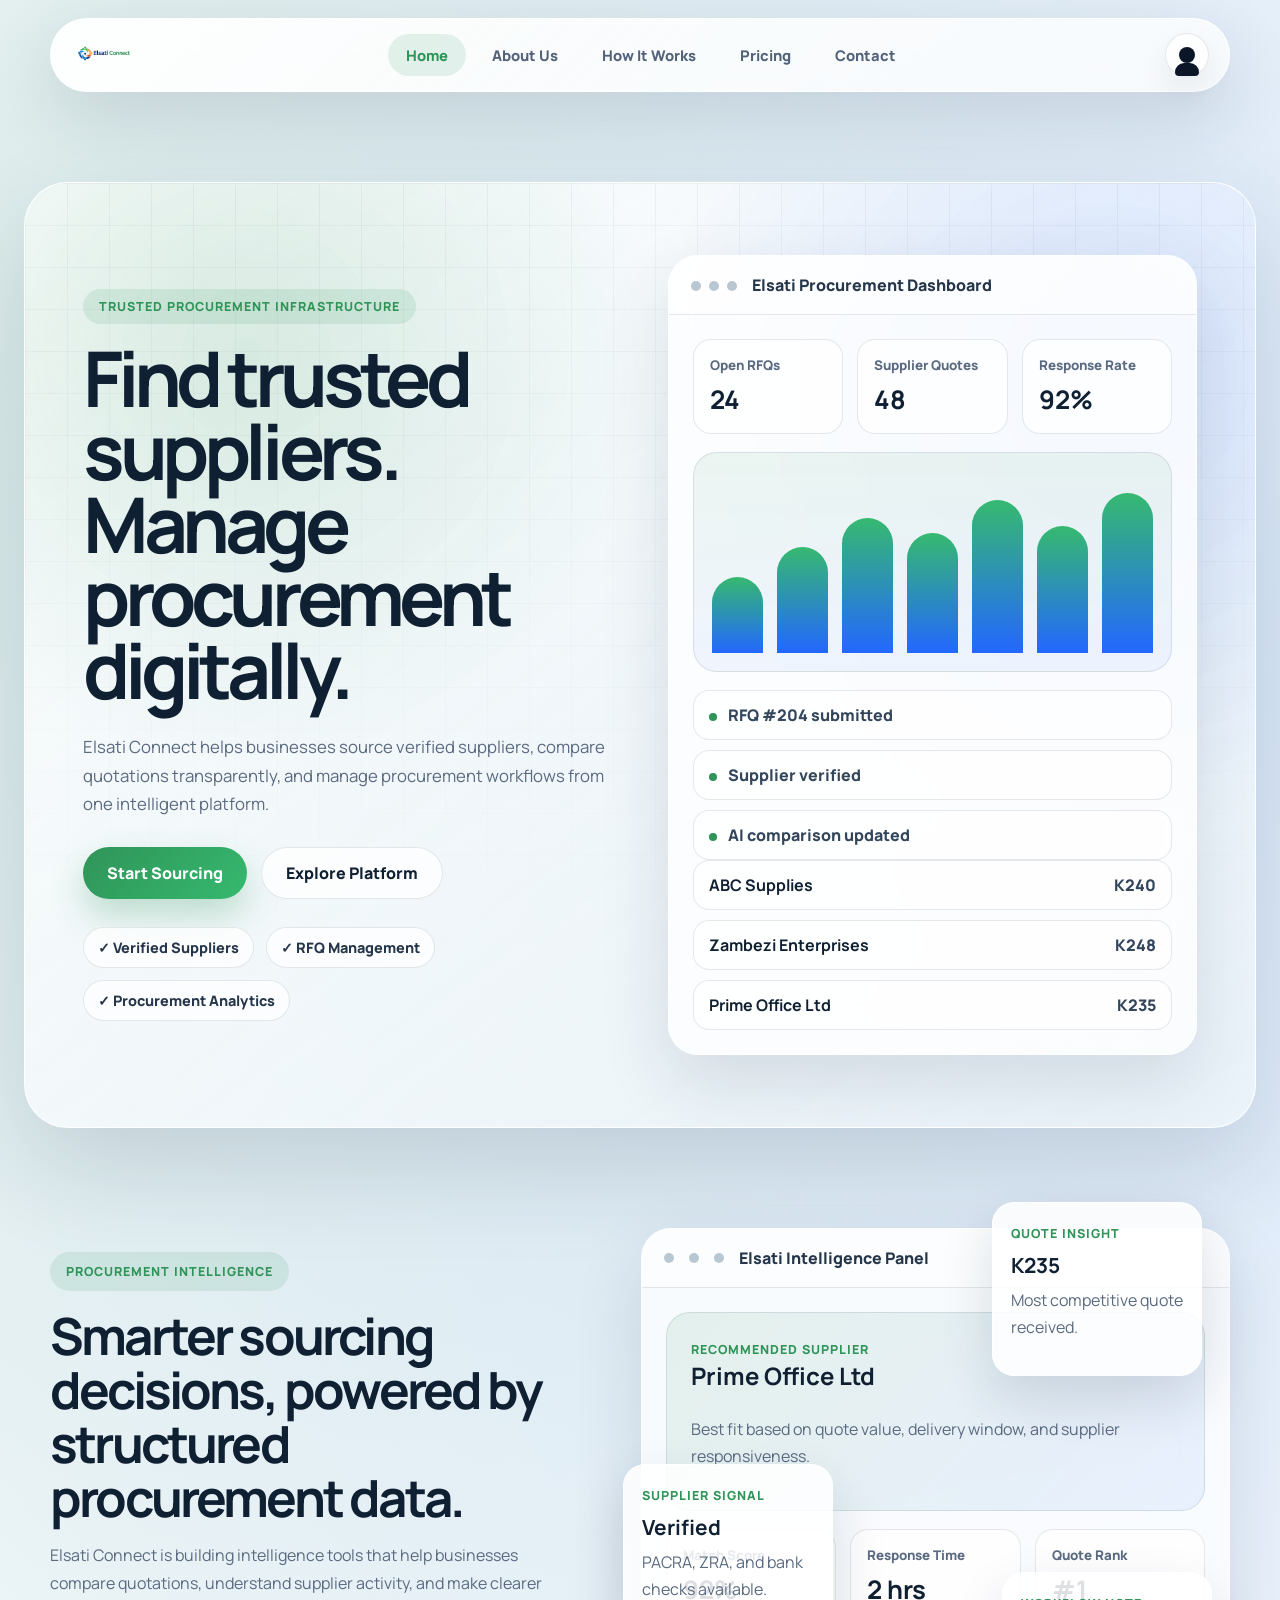
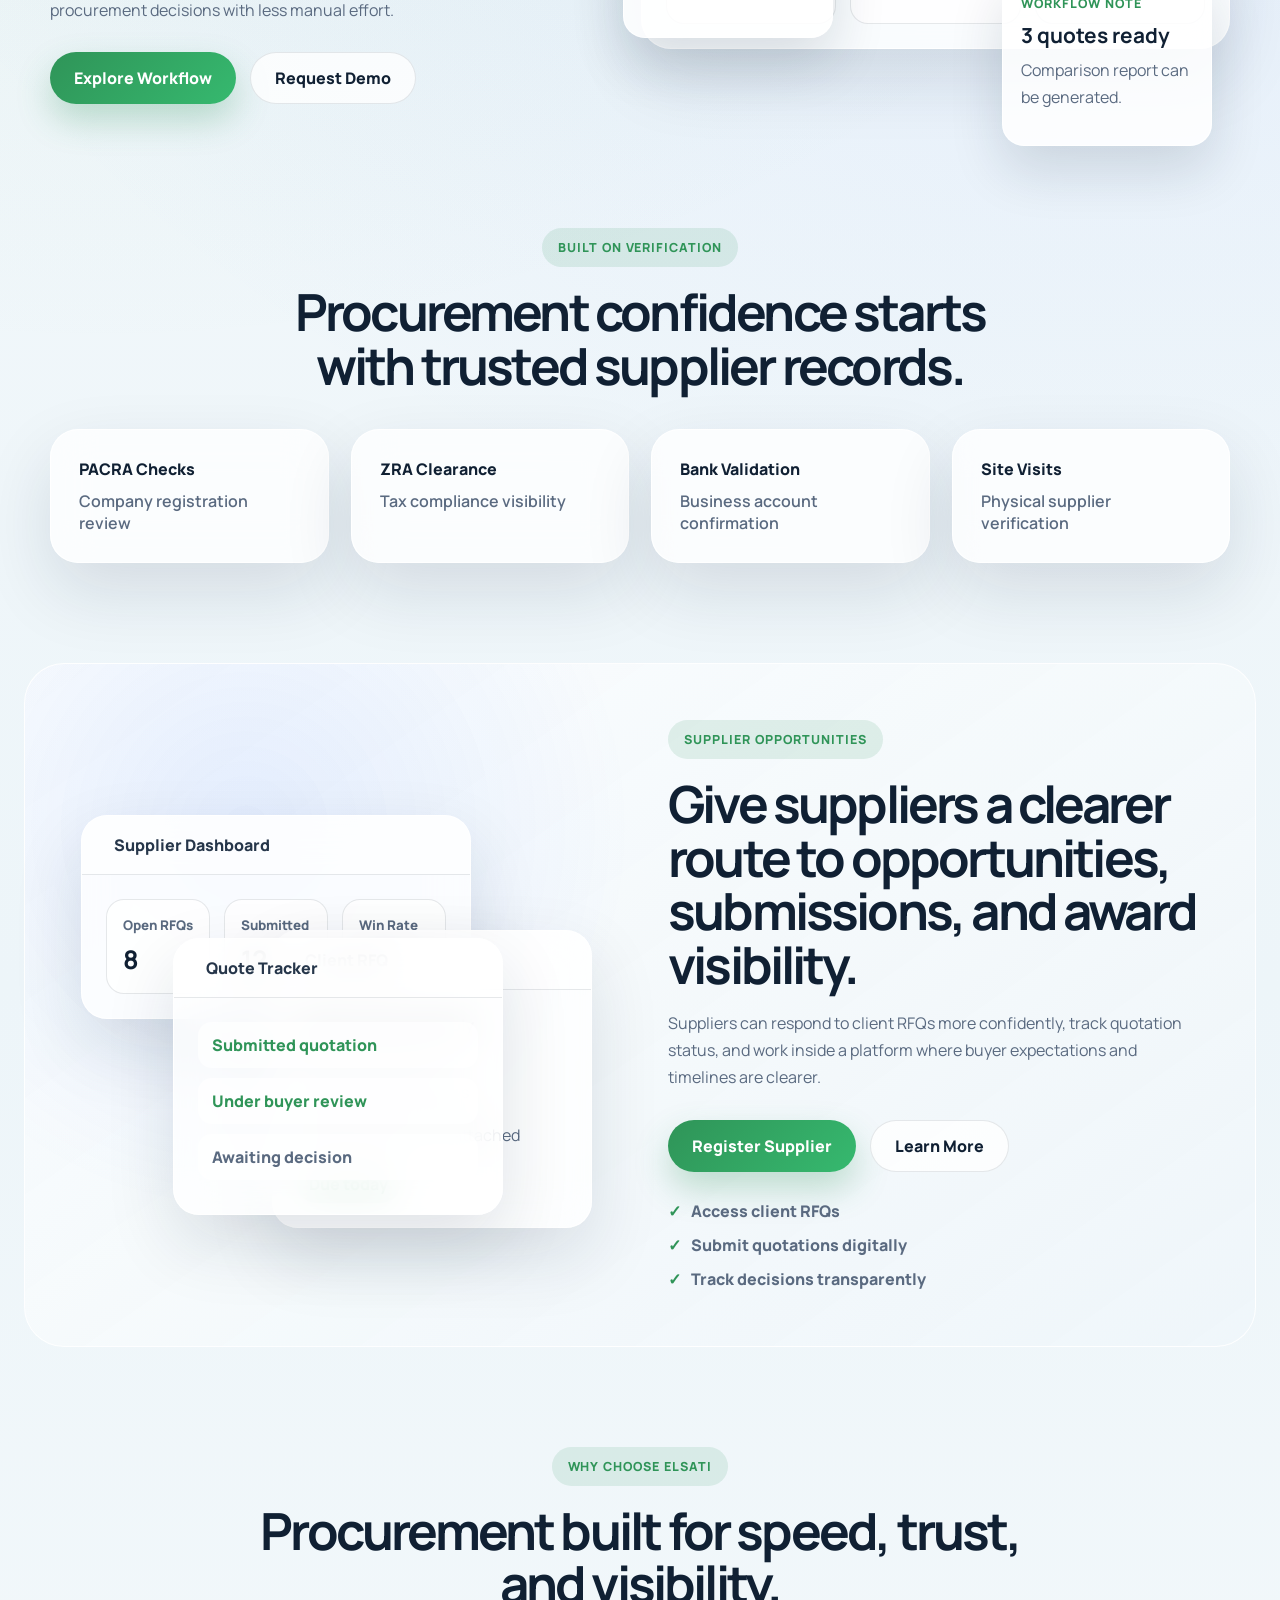
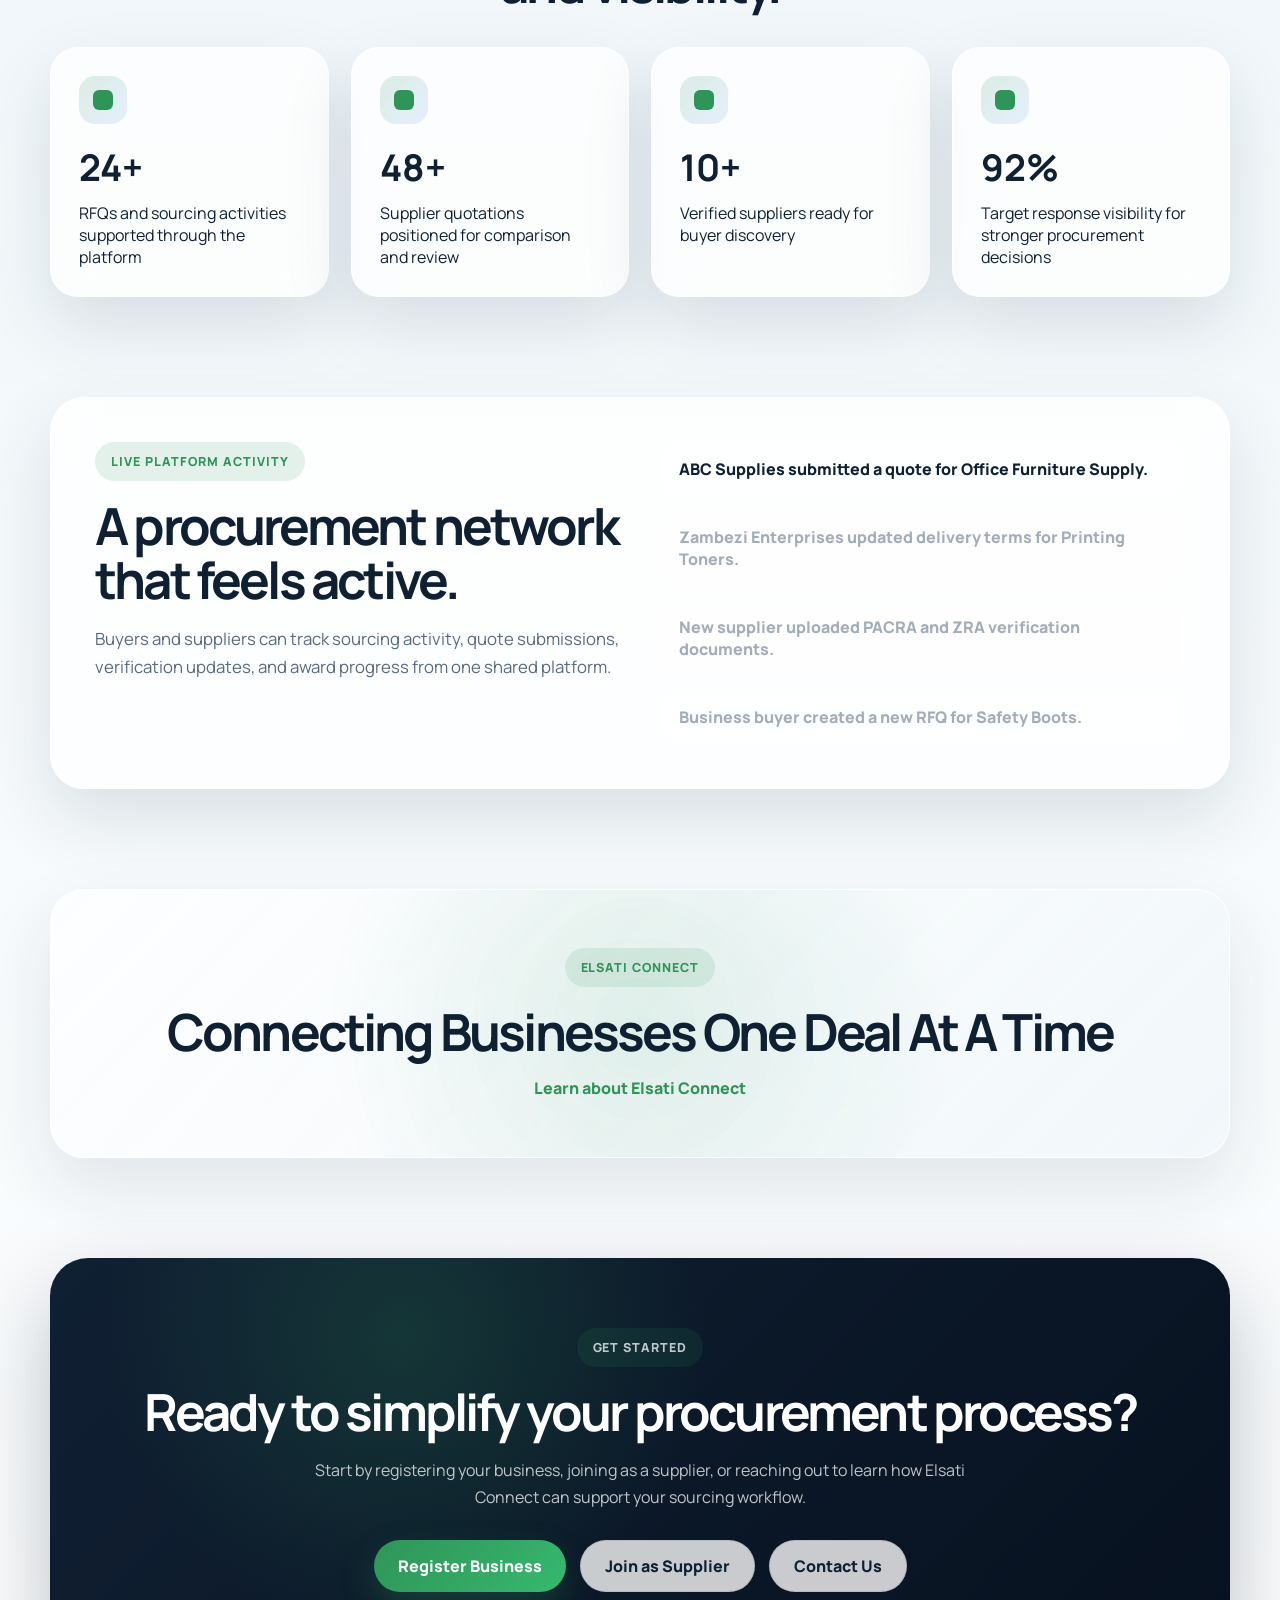
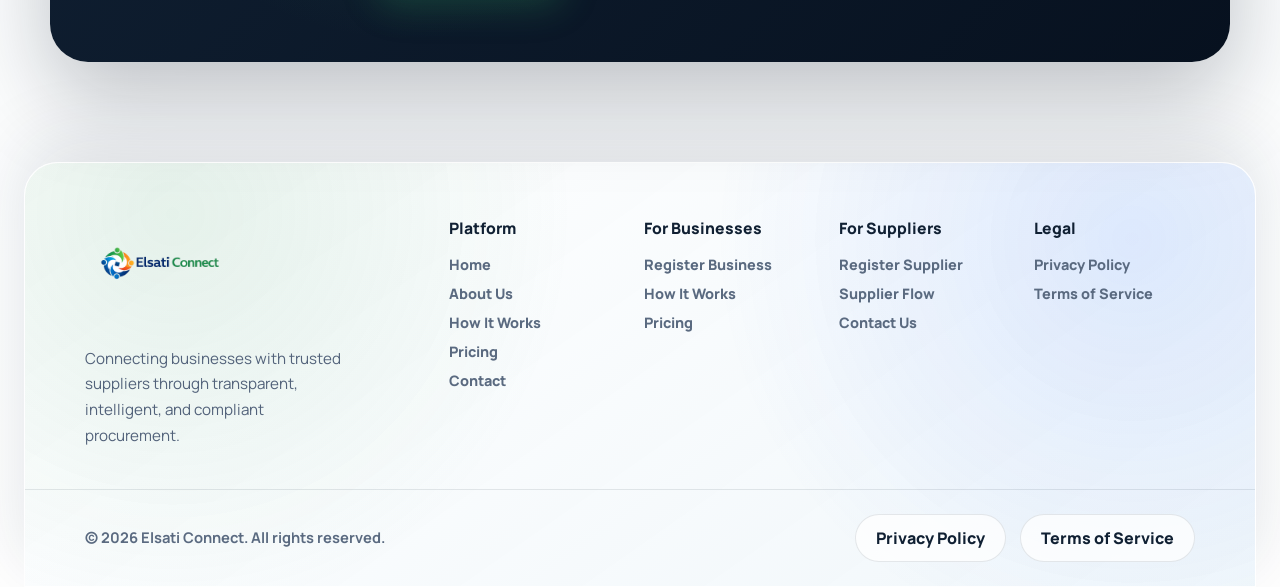
==== commit 02443e24: "Update index.html" ====
--- a/index.html
+++ b/index.html
@@ -13,7 +13,7 @@
   <link rel="stylesheet" href="styles.css">
 </head>
 
-<body>
+<body class="home-page">
   <div class="site-shell">
 
     <header class="topbar">
--- a/styles.css
+++ b/styles.css
@@ -1,149 +1,954 @@
-/* ========================================
-   CLEAN PREMIUM FOOTER FIX
-======================================== */
+* {
+  box-sizing: border-box;
+}
+
+:root {
+  --green: #2f9458;
+  --green-2: #36b96f;
+  --blue: #2367ff;
+  --dark: #0b1728;
+  --text: #102033;
+  --muted: #5a6a80;
+  --line: rgba(16, 32, 51, 0.1);
+  --glass: rgba(255, 255, 255, 0.76);
+}
+
+html {
+  scroll-behavior: smooth;
+}
+
+body {
+  margin: 0;
+  font-family: "Manrope", "Plus Jakarta Sans", Arial, sans-serif;
+  color: var(--text);
+  background:
+    radial-gradient(circle at 8% 8%, rgba(47, 148, 88, 0.12), transparent 30%),
+    radial-gradient(circle at 90% 12%, rgba(35, 103, 255, 0.12), transparent 32%),
+    linear-gradient(180deg, #f8fbfd 0%, #edf5f9 48%, #ffffff 100%);
+  overflow-x: hidden;
+}
+
+a {
+  color: inherit;
+}
+
+.site-shell {
+  width: 100%;
+  overflow: hidden;
+}
+
+/* HEADER */
+
+.topbar {
+  position: sticky;
+  top: 18px;
+  z-index: 9999;
+  width: min(1180px, calc(100% - 40px));
+  margin: 18px auto 0;
+  padding: 14px 20px;
+  display: flex;
+  align-items: center;
+  justify-content: space-between;
+  gap: 24px;
+  border-radius: 999px;
+  background: linear-gradient(135deg, rgba(255,255,255,0.94), rgba(255,255,255,0.72));
+  border: 1px solid rgba(255,255,255,0.9);
+  box-shadow: 0 24px 70px rgba(15, 35, 55, 0.14);
+  backdrop-filter: blur(22px);
+  -webkit-backdrop-filter: blur(22px);
+  transition: transform 0.35s ease, opacity 0.35s ease;
+}
+
+.topbar-hidden {
+  transform: translateY(-160%);
+  opacity: 0;
+  pointer-events: none;
+}
+
+.brand,
+.brand-image {
+  display: flex;
+  align-items: center;
+  text-decoration: none;
+}
+
+.brand-image img {
+  width: auto;
+  height: 44px;
+  max-height: 44px;
+  display: block;
+}
+
+.nav {
+  display: flex;
+  align-items: center;
+  justify-content: center;
+  gap: 8px;
+}
+
+.nav a {
+  text-decoration: none;
+  padding: 11px 18px;
+  border-radius: 999px;
+  color: #52627a;
+  font-size: 0.92rem;
+  font-weight: 800;
+  transition: all 0.25s ease;
+}
+
+.nav a:hover,
+.nav a.active {
+  background: rgba(47, 148, 88, 0.12);
+  color: var(--green);
+}
+
+.login-icon-link {
+  width: 44px;
+  height: 44px;
+  border-radius: 50%;
+  display: grid;
+  place-items: center;
+  background: rgba(255,255,255,0.8);
+  border: 1px solid var(--line);
+  box-shadow: 0 14px 30px rgba(15,35,55,0.08);
+}
+
+.login-icon {
+  width: 16px;
+  height: 16px;
+  border-radius: 50%;
+  background: var(--dark);
+  position: relative;
+  display: block;
+}
+
+.login-icon::after {
+  content: "";
+  position: absolute;
+  left: 50%;
+  bottom: -13px;
+  width: 24px;
+  height: 13px;
+  border-radius: 14px 14px 6px 6px;
+  background: var(--dark);
+  transform: translateX(-50%);
+}
+
+/* SHARED */
+
+main {
+  width: 100%;
+}
+
+section {
+  position: relative;
+}
+
+h1,
+h2,
+h3,
+p {
+  margin-top: 0;
+}
+
+h1 {
+  font-size: clamp(3rem, 6vw, 6rem);
+  line-height: 0.95;
+  letter-spacing: -0.07em;
+  margin-bottom: 26px;
+}
+
+h2 {
+  font-size: clamp(2.1rem, 4vw, 4rem);
+  line-height: 1.05;
+  letter-spacing: -0.055em;
+  margin-bottom: 18px;
+}
+
+h3 {
+  font-size: 1.5rem;
+}
+
+p {
+  color: var(--muted);
+  line-height: 1.7;
+}
+
+.eyebrow,
+.hero-badge {
+  display: inline-flex;
+  align-items: center;
+  width: fit-content;
+  padding: 9px 16px;
+  border-radius: 999px;
+  background: rgba(47,148,88,0.12);
+  color: var(--green);
+  font-weight: 900;
+  font-size: 0.78rem;
+  letter-spacing: 0.08em;
+  text-transform: uppercase;
+  margin-bottom: 18px;
+}
+
+.button {
+  display: inline-flex;
+  align-items: center;
+  justify-content: center;
+  min-height: 52px;
+  padding: 0 24px;
+  border-radius: 999px;
+  text-decoration: none;
+  font-weight: 900;
+  transition: 0.25s ease;
+}
+
+.button-primary {
+  color: #fff;
+  background: linear-gradient(135deg, var(--green), var(--green-2));
+  box-shadow: 0 16px 34px rgba(47,148,88,0.28);
+}
+
+.button-secondary {
+  color: var(--text);
+  background: rgba(255,255,255,0.78);
+  border: 1px solid var(--line);
+}
+
+.button:hover {
+  transform: translateY(-3px);
+}
+
+.hero-actions,
+.homepage-final-actions {
+  display: flex;
+  flex-wrap: wrap;
+  gap: 14px;
+  margin-top: 28px;
+}
+
+/* HERO */
+
+.journey-section {
+  width: min(1280px, calc(100% - 48px));
+  margin: 90px auto;
+  display: grid;
+  grid-template-columns: 1fr 1fr;
+  gap: 56px;
+  align-items: center;
+}
+
+.premium-hero {
+  min-height: 760px;
+  padding: 72px 58px;
+  border-radius: 44px;
+  overflow: hidden;
+  background:
+    radial-gradient(circle at 18% 18%, rgba(47,148,88,0.16), transparent 32%),
+    radial-gradient(circle at 88% 20%, rgba(35,103,255,0.14), transparent 34%),
+    linear-gradient(145deg, rgba(255,255,255,0.86), rgba(239,246,250,0.72));
+  border: 1px solid rgba(255,255,255,0.9);
+  box-shadow: 0 40px 100px rgba(15,35,55,0.14);
+}
+
+.hero-gradient,
+.hero-grid-lines {
+  position: absolute;
+  inset: 0;
+  pointer-events: none;
+}
+
+.hero-grid-lines {
+  background-image:
+    linear-gradient(rgba(16,32,51,0.045) 1px, transparent 1px),
+    linear-gradient(90deg, rgba(16,32,51,0.045) 1px, transparent 1px);
+  background-size: 42px 42px;
+  mask-image: linear-gradient(to bottom, black, transparent 85%);
+}
+
+.journey-copy,
+.premium-dashboard {
+  position: relative;
+  z-index: 2;
+}
+
+.hero-text {
+  max-width: 620px;
+  font-size: 1.05rem;
+}
+
+.hero-mini-trust {
+  display: flex;
+  flex-wrap: wrap;
+  gap: 12px;
+  margin-top: 28px;
+}
+
+.hero-mini-trust span {
+  padding: 10px 14px;
+  border-radius: 999px;
+  background: rgba(255,255,255,0.74);
+  border: 1px solid var(--line);
+  color: #26364a;
+  font-weight: 800;
+  font-size: 0.9rem;
+}
+
+/* DASHBOARDS / CARDS */
+
+.dashboard-window,
+.ai-main-card,
+.floating-screen,
+.proof-card,
+.trust-badge,
+.live-activity-box {
+  background: var(--glass);
+  border: 1px solid rgba(255,255,255,0.92);
+  box-shadow: 0 28px 70px rgba(15,35,55,0.12);
+  backdrop-filter: blur(20px);
+  -webkit-backdrop-filter: blur(20px);
+}
+
+.dashboard-window {
+  border-radius: 30px;
+  overflow: hidden;
+}
+
+.dashboard-topbar,
+.ai-card-top,
+.floating-topbar {
+  display: flex;
+  align-items: center;
+  gap: 10px;
+  padding: 18px 22px;
+  border-bottom: 1px solid var(--line);
+  background: rgba(255,255,255,0.5);
+}
+
+.window-dots span,
+.ai-card-top span {
+  width: 10px;
+  height: 10px;
+  border-radius: 50%;
+  background: #b9c7d3;
+  display: inline-block;
+  margin-right: 5px;
+}
+
+.dashboard-label,
+.ai-card-top strong,
+.device-brand {
+  font-weight: 900;
+  color: #26364a;
+}
+
+.dashboard-body,
+.ai-card-body,
+.dashboard-surface,
+.rfq-ui,
+.tracker-ui {
+  padding: 24px;
+}
+
+.dashboard-stats,
+.ai-score-grid,
+.surface-stats {
+  display: grid;
+  grid-template-columns: repeat(3, 1fr);
+  gap: 14px;
+}
+
+.dashboard-stats article,
+.ai-score-grid article,
+.surface-stats article {
+  padding: 16px;
+  border-radius: 18px;
+  background: rgba(255,255,255,0.72);
+  border: 1px solid var(--line);
+}
+
+small {
+  display: block;
+  color: var(--muted);
+  font-weight: 800;
+  margin-bottom: 8px;
+}
+
+strong {
+  color: var(--text);
+}
+
+.dashboard-stats strong,
+.ai-score-grid strong,
+.surface-stats strong {
+  font-size: 1.6rem;
+}
+
+.dashboard-chart {
+  height: 220px;
+  margin: 18px 0;
+  padding: 18px;
+  border-radius: 24px;
+  background: linear-gradient(180deg, rgba(47,148,88,0.08), rgba(35,103,255,0.06));
+  border: 1px solid var(--line);
+}
+
+.chart-bars {
+  height: 100%;
+  display: flex;
+  align-items: flex-end;
+  gap: 14px;
+}
+
+.chart-bars span {
+  flex: 1;
+  height: var(--h);
+  border-radius: 999px 999px 8px 8px;
+  background: linear-gradient(180deg, var(--green-2), var(--blue));
+}
+
+.dashboard-activity,
+.dashboard-quotes {
+  display: grid;
+  gap: 10px;
+}
+
+.activity-item,
+.quote-row {
+  padding: 13px 15px;
+  border-radius: 16px;
+  background: rgba(255,255,255,0.66);
+  border: 1px solid var(--line);
+  color: #34465c;
+  font-weight: 800;
+}
+
+.quote-row {
+  display: flex;
+  justify-content: space-between;
+}
+
+.activity-dot {
+  width: 8px;
+  height: 8px;
+  border-radius: 50%;
+  display: inline-block;
+  background: var(--green);
+  margin-right: 8px;
+}
+
+/* MAIN SECTIONS */
+
+.ai-intelligence-section,
+.trust-strip,
+.proof,
+.live-activity-section,
+.tagline-call,
+.homepage-final-conversion {
+  width: min(1180px, calc(100% - 48px));
+  margin: 100px auto;
+}
+
+.ai-intelligence-section {
+  display: grid;
+  grid-template-columns: 0.95fr 1.05fr;
+  gap: 58px;
+  align-items: center;
+}
+
+.ai-intelligence-visual {
+  position: relative;
+  min-height: 500px;
+}
+
+.ai-main-card {
+  border-radius: 30px;
+  overflow: hidden;
+}
+
+.ai-recommendation {
+  padding: 24px;
+  border-radius: 24px;
+  background: linear-gradient(135deg, rgba(47,148,88,0.1), rgba(35,103,255,0.08));
+  border: 1px solid var(--line);
+  margin-bottom: 18px;
+}
+
+.ai-floating-card {
+  position: absolute;
+  width: 210px;
+  padding: 18px;
+  border-radius: 22px;
+  background: rgba(255,255,255,0.86);
+  border: 1px solid rgba(255,255,255,0.92);
+  box-shadow: 0 24px 54px rgba(15,35,55,0.14);
+}
+
+.ai-floating-card span,
+.ai-recommendation span {
+  color: var(--green);
+  font-size: 0.78rem;
+  font-weight: 900;
+  text-transform: uppercase;
+  letter-spacing: 0.08em;
+}
+
+.ai-floating-card strong {
+  display: block;
+  margin: 8px 0;
+  font-size: 1.3rem;
+}
+
+.ai-card-one {
+  top: -26px;
+  right: 28px;
+}
+
+.ai-card-two {
+  bottom: 90px;
+  left: -18px;
+}
+
+.ai-card-three {
+  bottom: -18px;
+  right: 18px;
+}
+
+.proof-intro {
+  max-width: 760px;
+  margin: 0 auto 36px;
+  text-align: center;
+}
+
+.trust-strip {
+  text-align: center;
+}
+
+.trust-grid,
+.proof-grid {
+  display: grid;
+  gap: 22px;
+}
+
+.trust-grid,
+.proof-grid-four {
+  grid-template-columns: repeat(4, 1fr);
+}
+
+.trust-badge,
+.proof-card {
+  padding: 28px;
+  border-radius: 28px;
+}
+
+.trust-badge {
+  text-align: left;
+  font-weight: 900;
+}
+
+.trust-badge span {
+  display: block;
+  margin-top: 10px;
+  color: var(--muted);
+  font-weight: 600;
+}
+
+/* SUPPLIER */
+
+.journey-section-alt {
+  padding: 56px;
+  border-radius: 40px;
+  background:
+    radial-gradient(circle at 18% 24%, rgba(35,103,255,0.1), transparent 34%),
+    linear-gradient(145deg, rgba(255,255,255,0.74), rgba(239,246,250,0.68));
+  border: 1px solid rgba(255,255,255,0.88);
+}
+
+.stack-visual {
+  min-height: 460px;
+  position: relative;
+}
+
+.floating-screen {
+  position: absolute;
+  border-radius: 26px;
+  overflow: hidden;
+}
+
+.screen-supplier-dash {
+  width: 390px;
+  top: 40px;
+  left: 0;
+}
+
+.screen-client-rfq {
+  width: 320px;
+  top: 155px;
+  right: 20px;
+}
+
+.screen-quote-track {
+  width: 330px;
+  bottom: 20px;
+  left: 92px;
+}
+
+.rfq-status {
+  display: inline-flex;
+  padding: 8px 12px;
+  border-radius: 999px;
+  background: rgba(47,148,88,0.12);
+  color: var(--green);
+  font-weight: 900;
+}
+
+.tracker-step {
+  padding: 12px 14px;
+  border-radius: 14px;
+  background: rgba(255,255,255,0.68);
+  margin-bottom: 10px;
+  color: var(--muted);
+  font-weight: 800;
+}
+
+.tracker-step.done,
+.tracker-step.current {
+  color: var(--green);
+}
+
+.hero-points {
+  padding: 0;
+  list-style: none;
+  display: grid;
+  gap: 12px;
+  margin: 28px 0 0;
+}
+
+.hero-points li {
+  color: var(--muted);
+  font-weight: 800;
+}
+
+.hero-points li::before {
+  content: "✓";
+  color: var(--green);
+  margin-right: 10px;
+}
+
+/* PROOF */
+
+.proof-icon {
+  width: 48px;
+  height: 48px;
+  display: grid;
+  place-items: center;
+  border-radius: 16px;
+  margin-bottom: 18px;
+  background: linear-gradient(135deg, rgba(47,148,88,0.16), rgba(35,103,255,0.1));
+}
+
+.proof-icon i {
+  width: 20px;
+  height: 20px;
+  border-radius: 6px;
+  background: var(--green);
+  display: block;
+}
+
+.metric {
+  display: block;
+  font-size: 2.3rem;
+  margin-bottom: 10px;
+}
+
+/* ACTIVITY */
+
+.live-activity-box {
+  display: grid;
+  grid-template-columns: 1fr 1fr;
+  gap: 42px;
+  padding: 44px;
+  border-radius: 34px;
+}
+
+.activity-ticker {
+  list-style: none;
+  padding: 0;
+  margin: 0;
+  display: grid;
+  gap: 14px;
+}
+
+.activity-ticker li {
+  padding: 16px 18px;
+  border-radius: 18px;
+  background: rgba(255,255,255,0.66);
+  color: var(--muted);
+  font-weight: 800;
+  opacity: 0.55;
+}
+
+.activity-ticker li.active {
+  opacity: 1;
+  color: var(--text);
+}
+
+/* TAGLINE */
+
+.tagline-call {
+  text-align: center;
+}
+
+.tagline-link {
+  display: block;
+  text-decoration: none;
+  padding: 58px 34px;
+  border-radius: 34px;
+  background:
+    radial-gradient(circle at center, rgba(47,148,88,0.12), transparent 52%),
+    linear-gradient(135deg, rgba(255,255,255,0.78), rgba(239,246,250,0.72));
+  border: 1px solid rgba(255,255,255,0.88);
+  box-shadow: 0 30px 70px rgba(15,35,55,0.1);
+}
+
+.tagline-link span {
+  color: var(--green);
+  font-weight: 900;
+}
+
+.homepage-final-conversion {
+  text-align: center;
+  padding: 70px 34px;
+  border-radius: 38px;
+  background:
+    radial-gradient(circle at 30% 20%, rgba(47,148,88,0.22), transparent 34%),
+    linear-gradient(135deg, #102033, #07111f);
+  box-shadow: 0 36px 90px rgba(7,17,31,0.25);
+}
+
+.homepage-final-conversion h2 {
+  color: #fff;
+}
+
+.homepage-final-conversion p {
+  max-width: 680px;
+  margin-left: auto;
+  margin-right: auto;
+  color: rgba(255,255,255,0.74);
+}
+
+.homepage-final-actions {
+  justify-content: center;
+}
+
+/* FOOTER */
 
 .premium-footer {
-  width: min(1280px, calc(100% - 48px)) !important;
-  margin: 90px auto 0 !important;
-  padding: 0 !important;
-  border-radius: 34px 34px 0 0 !important;
-  overflow: hidden !important;
+  width: min(1280px, calc(100% - 48px));
+  margin: 90px auto 0;
+  border-radius: 34px 34px 0 0;
+  overflow: hidden;
   background:
-    radial-gradient(circle at 12% 12%, rgba(47, 148, 88, 0.12), transparent 35%),
-    radial-gradient(circle at 90% 18%, rgba(54, 132, 255, 0.12), transparent 36%),
-    linear-gradient(145deg, rgba(255,255,255,0.96), rgba(239,246,250,0.88)) !important;
-  border: 1px solid rgba(255,255,255,0.95) !important;
-  box-shadow: 0 -22px 70px rgba(15, 35, 55, 0.12) !important;
+    radial-gradient(circle at 12% 12%, rgba(47,148,88,0.12), transparent 35%),
+    radial-gradient(circle at 90% 18%, rgba(35,103,255,0.12), transparent 36%),
+    linear-gradient(145deg, rgba(255,255,255,0.96), rgba(239,246,250,0.9));
+  border: 1px solid rgba(255,255,255,0.95);
+  box-shadow: 0 -22px 70px rgba(15,35,55,0.12);
 }
 
 .footer-inner {
-  display: grid !important;
-  grid-template-columns: 1.2fr 2.8fr !important;
-  gap: 60px !important;
-  padding: 56px 64px 42px !important;
-  align-items: start !important;
+  display: grid;
+  grid-template-columns: 300px 1fr;
+  gap: 64px;
+  padding: 54px 60px 40px;
 }
 
 .footer-brand img {
-  width: 155px !important;
-  height: auto !important;
-  margin-bottom: 24px !important;
+  width: 150px;
+  height: auto;
+  margin-bottom: 24px;
 }
 
 .footer-brand p {
-  max-width: 280px !important;
-  color: #52627a !important;
-  font-size: 1rem !important;
-  line-height: 1.7 !important;
-  margin: 0 !important;
-  font-weight: 500 !important;
+  max-width: 260px;
+  margin: 0;
+  color: #52627a;
+  font-size: 0.95rem;
 }
 
 .footer-links-grid {
-  display: grid !important;
-  grid-template-columns: repeat(4, 1fr) !important;
-  gap: 36px !important;
+  display: grid;
+  grid-template-columns: repeat(4, 1fr);
+  gap: 34px;
 }
 
 .footer-column h4 {
-  margin: 0 0 18px !important;
-  color: #102033 !important;
-  font-size: 1rem !important;
-  font-weight: 800 !important;
+  margin: 0 0 16px;
+  color: #102033;
+  font-size: 0.98rem;
+  font-weight: 900;
 }
 
 .footer-column a {
-  display: block !important;
-  margin-bottom: 12px !important;
-  color: #5a6a80 !important;
-  text-decoration: none !important;
-  font-size: 0.94rem !important;
-  font-weight: 650 !important;
-  line-height: 1.35 !important;
-  transition: color 0.25s ease, transform 0.25s ease !important;
+  display: block;
+  margin-bottom: 10px;
+  width: fit-content;
+  color: #5a6a80;
+  text-decoration: none;
+  font-size: 0.9rem;
+  font-weight: 800;
 }
 
 .footer-column a:hover {
-  color: #2f9458 !important;
-  transform: translateX(4px) !important;
+  color: var(--green);
 }
 
 .footer-bottom {
-  display: flex !important;
-  justify-content: space-between !important;
-  align-items: center !important;
-  gap: 24px !important;
-  padding: 24px 64px !important;
-  border-top: 1px solid rgba(16, 32, 51, 0.1) !important;
+  display: flex;
+  justify-content: space-between;
+  align-items: center;
+  gap: 24px;
+  padding: 24px 60px;
+  border-top: 1px solid var(--line);
 }
 
 .footer-bottom p {
-  margin: 0 !important;
-  color: #5a6a80 !important;
-  font-size: 0.92rem !important;
-  font-weight: 550 !important;
+  margin: 0;
+  color: #5a6a80;
+  font-size: 0.92rem;
+  font-weight: 700;
 }
 
 .footer-bottom-links {
-  display: flex !important;
-  align-items: center !important;
-  gap: 14px !important;
+  display: flex;
+  gap: 14px;
 }
 
 .footer-bottom-links a {
-  color: #102033 !important;
-  text-decoration: none !important;
-  font-weight: 800 !important;
-  font-size: 0.92rem !important;
-  padding: 12px 20px !important;
-  border-radius: 999px !important;
-  background: rgba(255,255,255,0.72) !important;
-  border: 1px solid rgba(16,32,51,0.12) !important;
-  box-shadow: 0 10px 26px rgba(15,35,55,0.06) !important;
-  transition: all 0.25s ease !important;
+  text-decoration: none;
+  color: var(--text);
+  font-weight: 900;
+  padding: 12px 20px;
+  border-radius: 999px;
+  background: rgba(255,255,255,0.74);
+  border: 1px solid var(--line);
 }
 
 .footer-bottom-links a:hover {
-  background: #2f9458 !important;
-  color: #ffffff !important;
-  transform: translateY(-2px) !important;
-}
-
-@media (max-width: 980px) {
+  background: var(--green);
+  color: #fff;
+}
+
+/* REVEAL */
+
+.reveal,
+.stagger-item {
+  opacity: 0;
+  transform: translateY(24px);
+  transition: opacity 0.7s ease, transform 0.7s ease;
+}
+
+.reveal.is-visible,
+.stagger-item.is-visible {
+  opacity: 1;
+  transform: translateY(0);
+}
+
+/* RESPONSIVE */
+
+@media (max-width: 1100px) {
+  .journey-section,
+  .ai-intelligence-section,
+  .live-activity-box {
+    grid-template-columns: 1fr;
+  }
+
+  .trust-grid,
+  .proof-grid-four {
+    grid-template-columns: repeat(2, 1fr);
+  }
+
   .footer-inner {
-    grid-template-columns: 1fr !important;
-    gap: 38px !important;
-    padding: 42px 30px 32px !important;
+    grid-template-columns: 1fr;
   }
 
   .footer-links-grid {
-    grid-template-columns: repeat(2, 1fr) !important;
+    grid-template-columns: repeat(2, 1fr);
+  }
+}
+
+@media (max-width: 800px) {
+  .topbar {
+    border-radius: 28px;
+    flex-wrap: wrap;
+  }
+
+  .nav {
+    order: 3;
+    width: 100%;
+    overflow-x: auto;
+    justify-content: flex-start;
+  }
+
+  .journey-section,
+  .ai-intelligence-section,
+  .trust-strip,
+  .proof,
+  .live-activity-section,
+  .tagline-call,
+  .homepage-final-conversion {
+    width: calc(100% - 28px);
+  }
+
+  .premium-hero,
+  .journey-section-alt {
+    padding: 36px 24px;
+  }
+
+  .ai-floating-card,
+  .floating-screen {
+    position: relative;
+    inset: auto;
+    width: 100%;
+    margin-top: 16px;
+  }
+
+  .ai-intelligence-visual,
+  .stack-visual {
+    min-height: auto;
   }
 
   .footer-bottom {
-    flex-direction: column !important;
-    text-align: center !important;
-    padding: 24px 30px !important;
-  }
-}
-
-@media (max-width: 600px) {
-  .premium-footer {
-    width: calc(100% - 24px) !important;
-    border-radius: 26px 26px 0 0 !important;
-  }
-
+    flex-direction: column;
+    text-align: center;
+  }
+}
+
+@media (max-width: 560px) {
+  h1 {
+    font-size: 2.7rem;
+  }
+
+  h2 {
+    font-size: 2rem;
+  }
+
+  .dashboard-stats,
+  .ai-score-grid,
+  .surface-stats,
+  .trust-grid,
+  .proof-grid-four,
   .footer-links-grid {
-    grid-template-columns: 1fr !important;
-  }
-
+    grid-template-columns: 1fr;
+  }
+
+  .hero-actions,
+  .homepage-final-actions,
   .footer-bottom-links {
-    flex-direction: column !important;
-    width: 100% !important;
-  }
-
+    flex-direction: column;
+  }
+
+  .button,
   .footer-bottom-links a {
-    width: 100% !important;
-    text-align: center !important;
-  }
-}
+    width: 100%;
+  }
+}
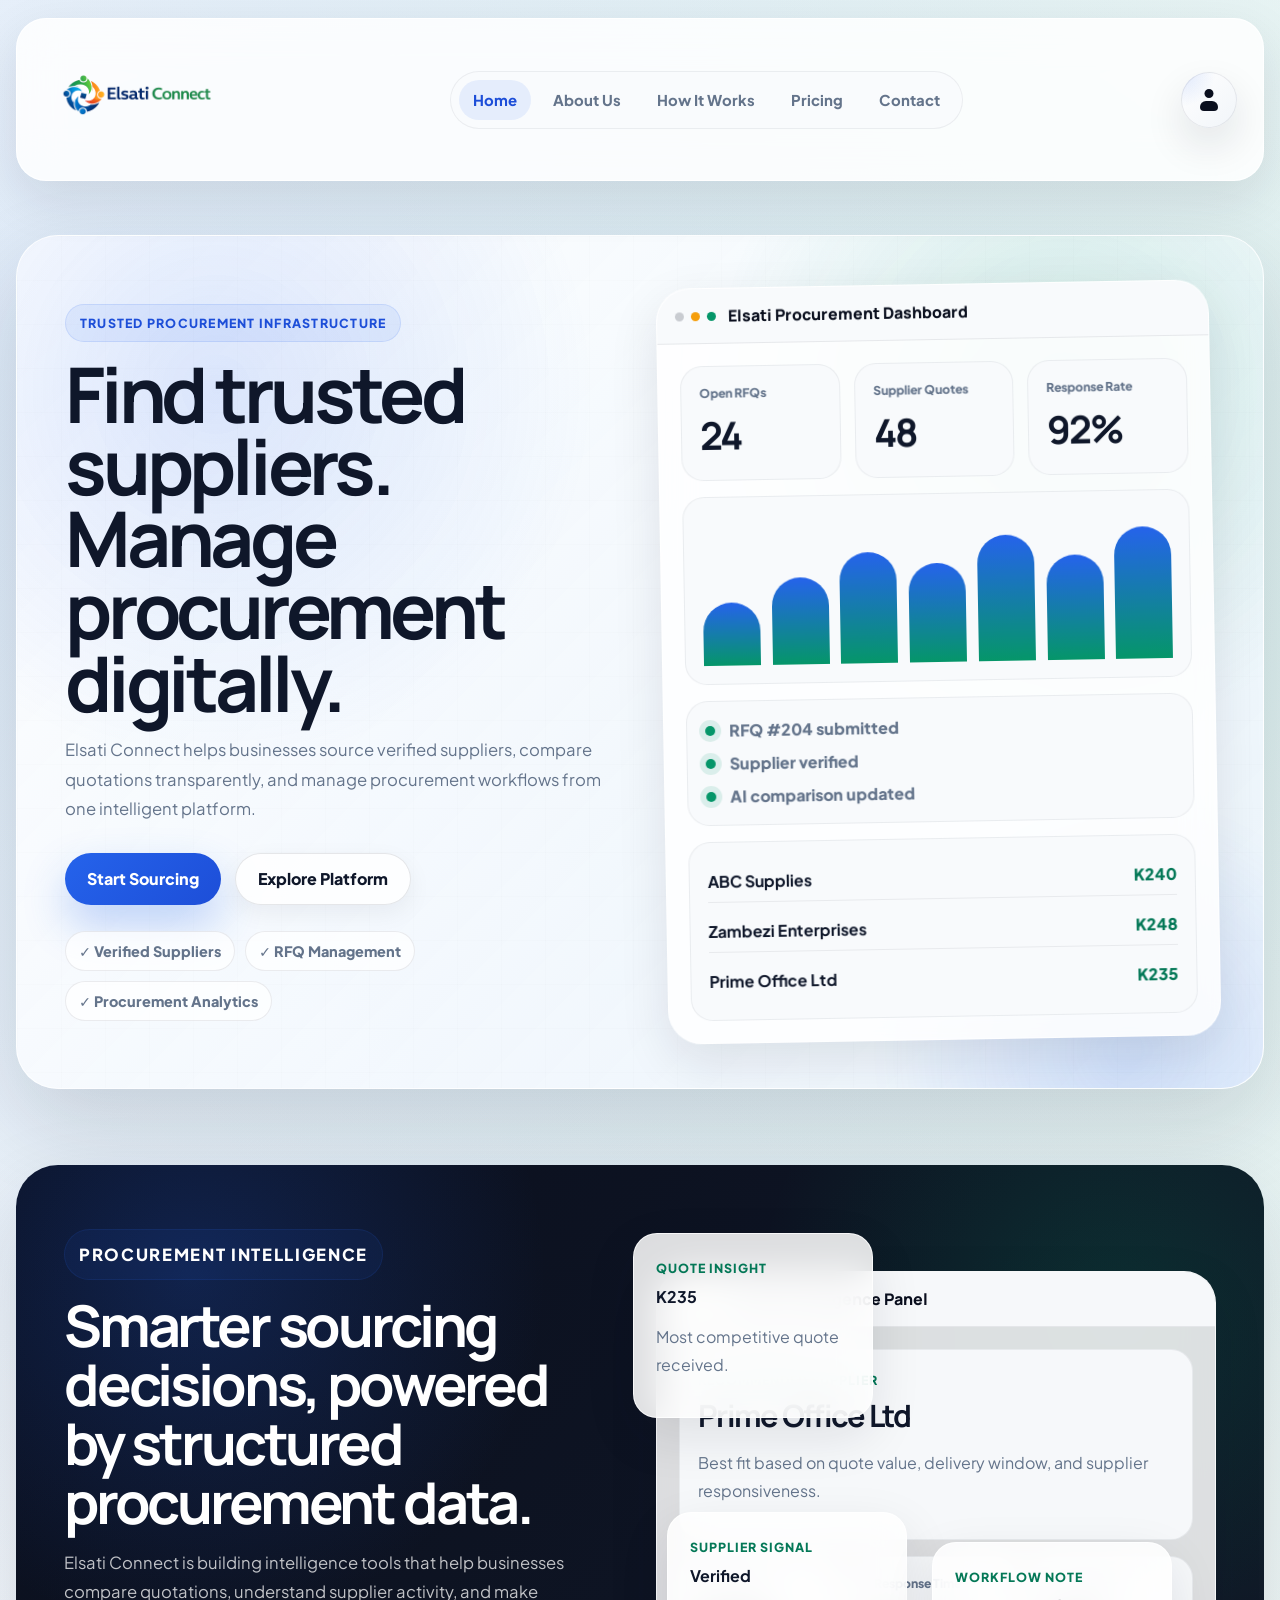
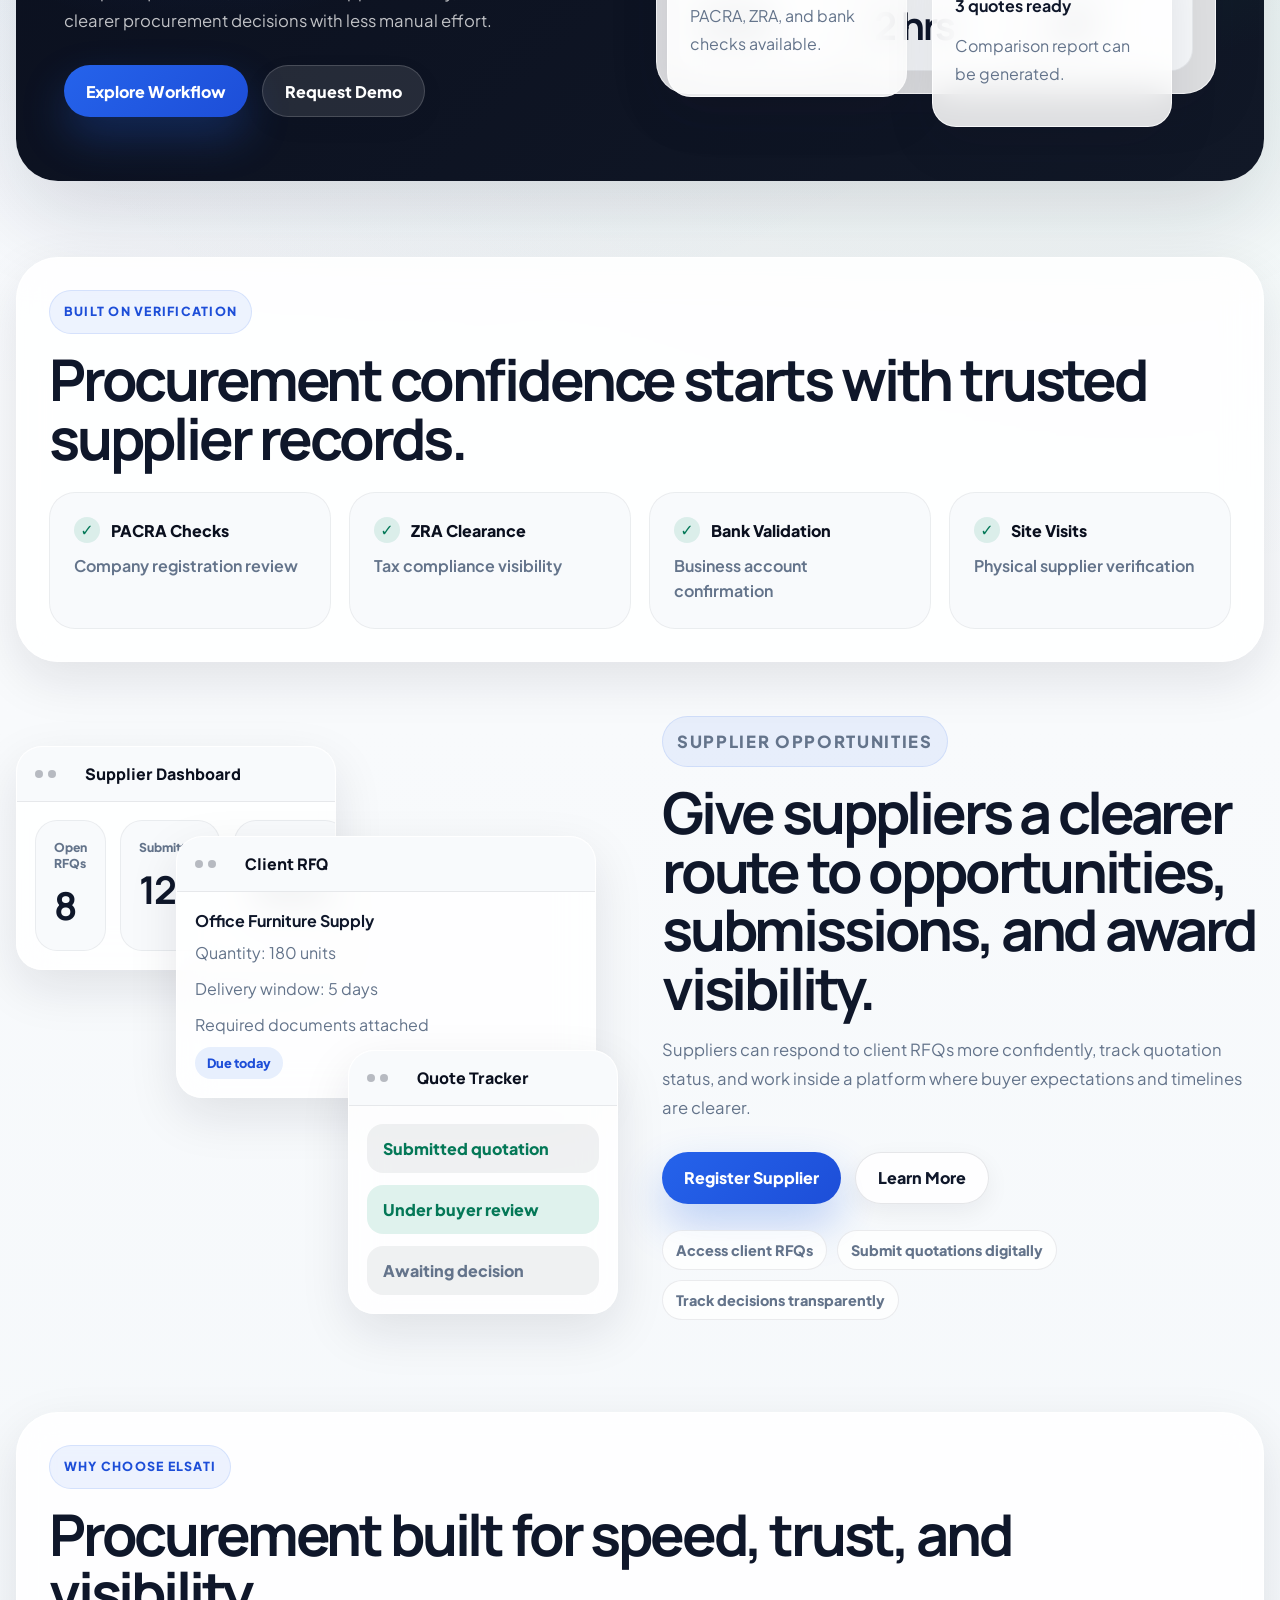
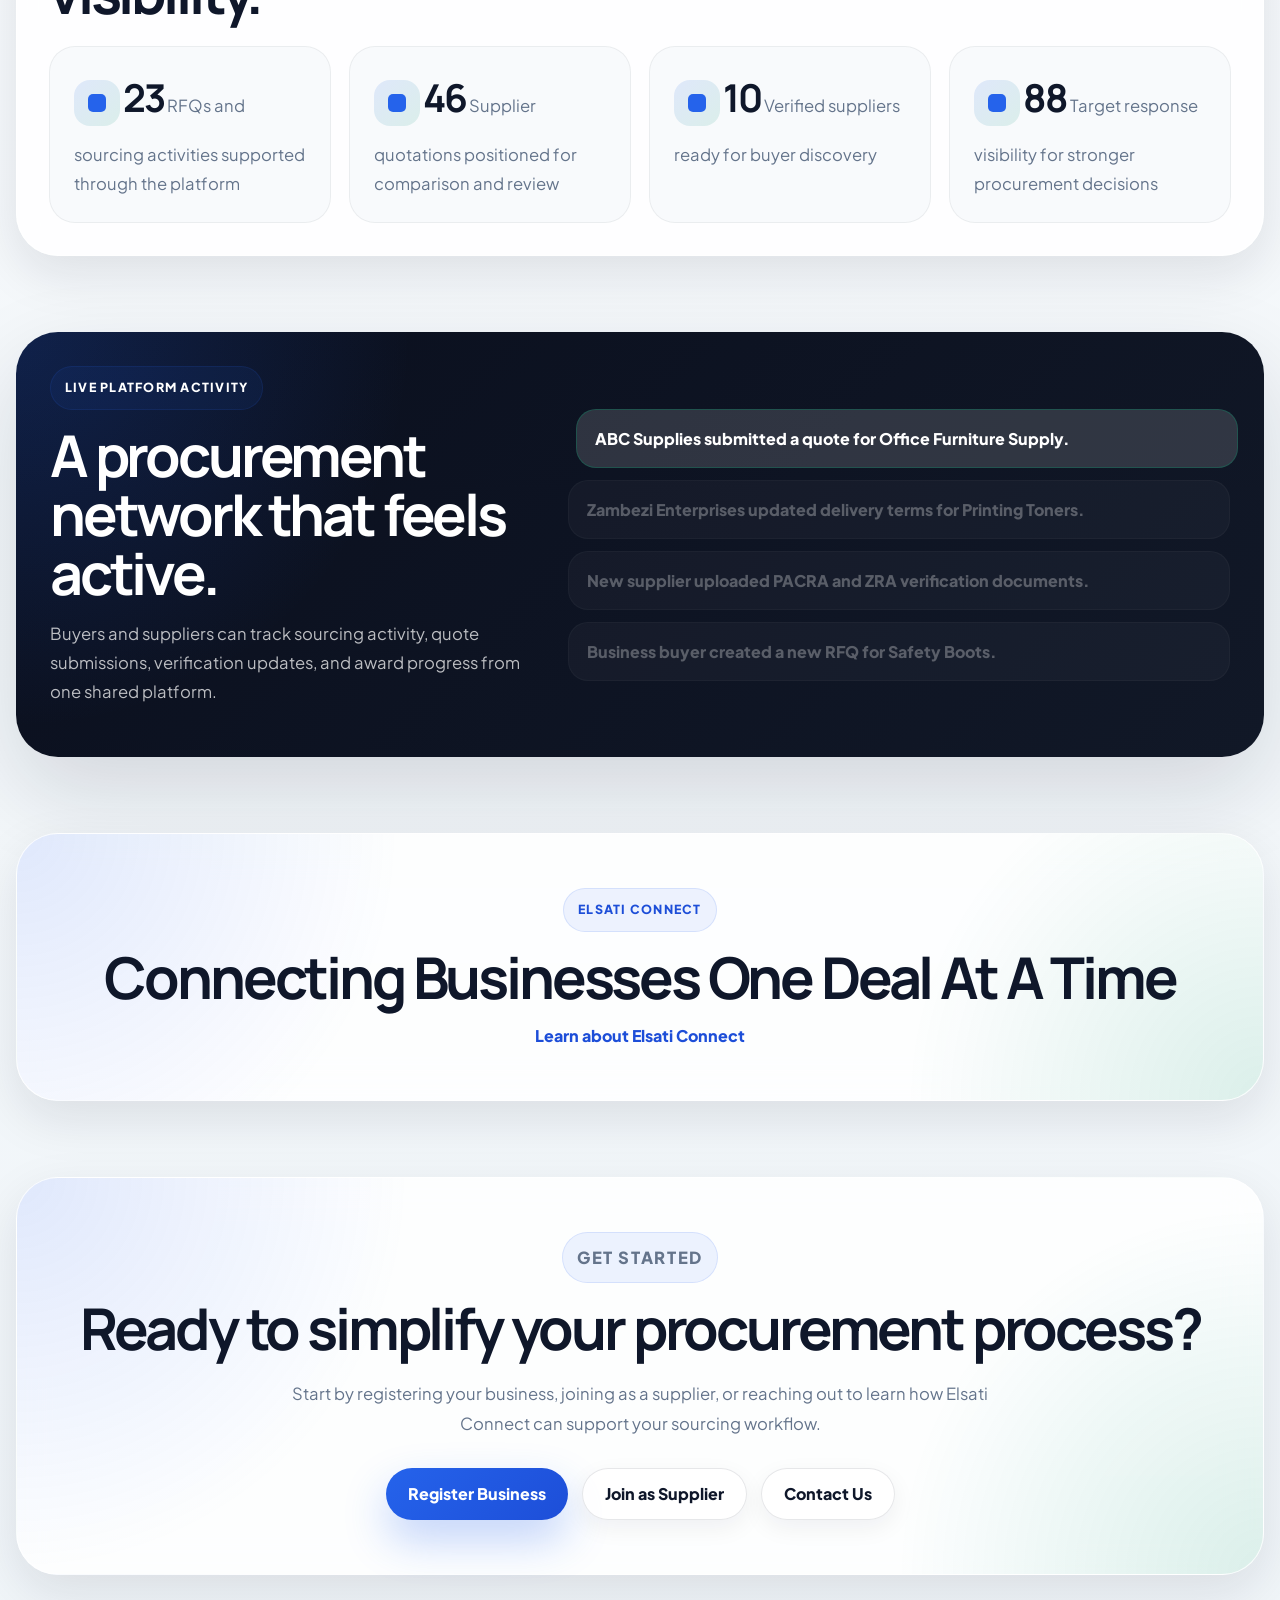
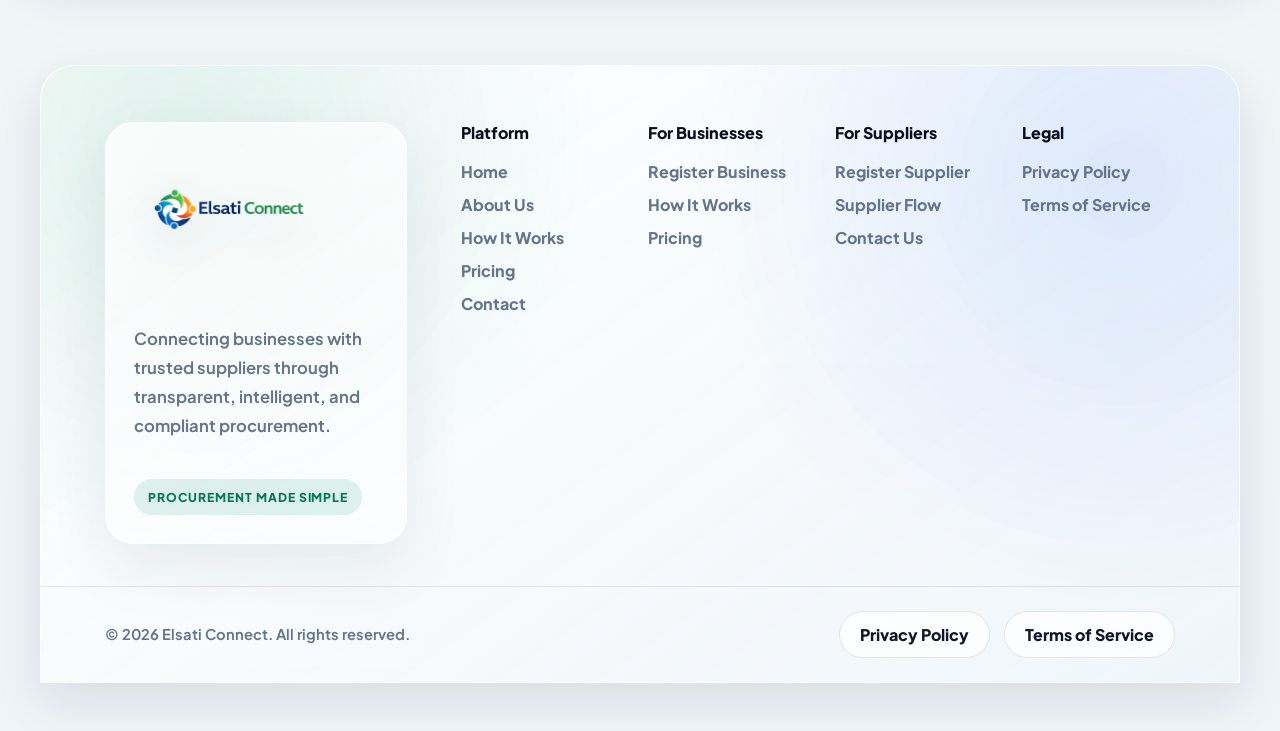
==== commit b18aee6e: "Update index.html" ====
--- a/index.html
+++ b/index.html
@@ -33,6 +33,12 @@
         <a class="login-icon-link" href="signin.html" aria-label="Log in">
           <span class="login-icon"></span>
         </a>
+
+        <button class="mobile-menu-toggle" type="button" aria-label="Open menu">
+          <span></span>
+          <span></span>
+          <span></span>
+        </button>
       </div>
     </header>
 
@@ -462,33 +468,6 @@
 
   </div>
 
-  <script>
-    (function () {
-      const topbar = document.querySelector(".topbar");
-      let lastScrollY = window.scrollY;
-
-      if (!topbar) return;
-
-      window.addEventListener("scroll", function () {
-        const currentScrollY = window.scrollY;
-
-        if (currentScrollY > 40) {
-          topbar.classList.add("topbar-scrolled");
-        } else {
-          topbar.classList.remove("topbar-scrolled");
-        }
-
-        if (currentScrollY > lastScrollY && currentScrollY > 140) {
-          topbar.classList.add("topbar-hidden");
-        } else {
-          topbar.classList.remove("topbar-hidden");
-        }
-
-        lastScrollY = currentScrollY;
-      });
-    })();
-  </script>
-
   <script src="script.js"></script>
 </body>
 </html>
--- a/styles.css
+++ b/styles.css
@@ -1,82 +1,143 @@
+:root {
+  --color-primary: #2563eb;
+  --color-primary-dark: #1d4ed8;
+  --color-success: #059669;
+  --color-success-dark: #047857;
+  --color-navy: #0a0f1e;
+  --color-navy-soft: #111827;
+  --color-bg: #f8fafc;
+  --color-bg-alt: #eef4f8;
+  --color-surface: #ffffff;
+  --color-surface-soft: rgba(255,255,255,0.86);
+  --color-text: #0f172a;
+  --color-muted: #64748b;
+  --color-border: rgba(15,23,42,0.1);
+
+  --radius-sm: 12px;
+  --radius-md: 18px;
+  --radius-lg: 28px;
+  --radius-xl: 42px;
+
+  --shadow-sm: 0 8px 24px rgba(15,23,42,0.06);
+  --shadow-md: 0 18px 50px rgba(15,23,42,0.10);
+  --shadow-lg: 0 34px 90px rgba(15,23,42,0.14);
+
+  --max-width: 1280px;
+  --transition: 280ms cubic-bezier(.22,.61,.36,1);
+}
+
 * {
   box-sizing: border-box;
 }
 
-:root {
-  --green: #2f9458;
-  --green-2: #36b96f;
-  --blue: #2367ff;
-  --dark: #0b1728;
-  --text: #102033;
-  --muted: #5a6a80;
-  --line: rgba(16, 32, 51, 0.1);
-  --glass: rgba(255, 255, 255, 0.76);
-}
-
 html {
   scroll-behavior: smooth;
 }
 
 body {
   margin: 0;
-  font-family: "Manrope", "Plus Jakarta Sans", Arial, sans-serif;
-  color: var(--text);
+  font-family: "Plus Jakarta Sans", system-ui, sans-serif;
+  color: var(--color-text);
   background:
-    radial-gradient(circle at 8% 8%, rgba(47, 148, 88, 0.12), transparent 30%),
-    radial-gradient(circle at 90% 12%, rgba(35, 103, 255, 0.12), transparent 32%),
-    linear-gradient(180deg, #f8fbfd 0%, #edf5f9 48%, #ffffff 100%);
+    radial-gradient(circle at 8% 8%, rgba(37,99,235,0.12), transparent 30%),
+    radial-gradient(circle at 88% 10%, rgba(5,150,105,0.12), transparent 32%),
+    linear-gradient(180deg, #ffffff 0%, var(--color-bg) 42%, #eef4f8 100%);
+}
+
+body.home-page {
   overflow-x: hidden;
 }
 
 a {
   color: inherit;
+  text-decoration: none;
+}
+
+img {
+  max-width: 100%;
 }
 
 .site-shell {
-  width: 100%;
-  overflow: hidden;
-}
-
-/* HEADER */
+  width: min(var(--max-width), calc(100% - 32px));
+  margin: 18px auto 48px;
+}
+
+h1,
+h2,
+h3 {
+  margin: 0;
+  font-family: "Manrope", system-ui, sans-serif;
+  letter-spacing: -0.055em;
+  color: var(--color-text);
+}
+
+h1 {
+  font-size: clamp(3rem, 6vw, 5.9rem);
+  line-height: 0.94;
+}
+
+h2 {
+  font-size: clamp(2.2rem, 4.5vw, 4.2rem);
+  line-height: 1.02;
+}
+
+h3 {
+  font-size: clamp(1.35rem, 2.4vw, 2rem);
+  line-height: 1.12;
+}
+
+p {
+  line-height: 1.75;
+}
+
+.eyebrow,
+.hero-badge {
+  display: inline-flex;
+  align-items: center;
+  gap: 8px;
+  margin: 0 0 16px;
+  padding: 10px 14px;
+  border-radius: 999px;
+  background: rgba(37,99,235,0.08);
+  color: var(--color-primary-dark);
+  font-size: 0.78rem;
+  font-weight: 900;
+  letter-spacing: 0.1em;
+  text-transform: uppercase;
+  border: 1px solid rgba(37,99,235,0.12);
+}
 
 .topbar {
   position: sticky;
-  top: 18px;
-  z-index: 9999;
-  width: min(1180px, calc(100% - 40px));
-  margin: 18px auto 0;
-  padding: 14px 20px;
+  top: 16px;
+  z-index: 100;
   display: flex;
   align-items: center;
   justify-content: space-between;
-  gap: 24px;
-  border-radius: 999px;
-  background: linear-gradient(135deg, rgba(255,255,255,0.94), rgba(255,255,255,0.72));
-  border: 1px solid rgba(255,255,255,0.9);
-  box-shadow: 0 24px 70px rgba(15, 35, 55, 0.14);
+  gap: 28px;
+  min-height: 88px;
+  padding: 18px 26px;
+  border-radius: 30px;
+  background: rgba(255,255,255,0.84);
+  border: 1px solid rgba(255,255,255,0.86);
+  box-shadow: var(--shadow-md);
   backdrop-filter: blur(22px);
-  -webkit-backdrop-filter: blur(22px);
-  transition: transform 0.35s ease, opacity 0.35s ease;
+  transition: transform var(--transition), background var(--transition), box-shadow var(--transition);
+}
+
+.topbar-scrolled {
+  background: rgba(255,255,255,0.94);
+  box-shadow: 0 24px 70px rgba(15,23,42,0.13);
 }
 
 .topbar-hidden {
-  transform: translateY(-160%);
-  opacity: 0;
-  pointer-events: none;
-}
-
-.brand,
-.brand-image {
-  display: flex;
-  align-items: center;
-  text-decoration: none;
+  transform: translateY(-120%);
 }
 
 .brand-image img {
-  width: auto;
-  height: 44px;
-  max-height: 44px;
   display: block;
+  width: 188px;
+  height: auto;
 }
 
 .nav {
@@ -84,110 +145,115 @@
   align-items: center;
   justify-content: center;
   gap: 8px;
+  padding: 8px;
+  border-radius: 999px;
+  background: rgba(248,250,252,0.75);
+  border: 1px solid rgba(15,23,42,0.06);
 }
 
 .nav a {
-  text-decoration: none;
-  padding: 11px 18px;
+  padding: 11px 14px;
   border-radius: 999px;
-  color: #52627a;
-  font-size: 0.92rem;
-  font-weight: 800;
-  transition: all 0.25s ease;
+  color: var(--color-muted);
+  font-size: 0.93rem;
+  font-weight: 750;
+  white-space: nowrap;
+  transition: all var(--transition);
 }
 
 .nav a:hover,
 .nav a.active {
-  background: rgba(47, 148, 88, 0.12);
-  color: var(--green);
+  color: var(--color-primary-dark);
+  background: rgba(37,99,235,0.09);
+}
+
+.topbar-actions {
+  display: flex;
+  align-items: center;
+  gap: 12px;
 }
 
 .login-icon-link {
-  width: 44px;
-  height: 44px;
+  position: relative;
+  display: inline-flex;
+  align-items: center;
+  justify-content: center;
+  width: 56px;
+  height: 56px;
   border-radius: 50%;
-  display: grid;
-  place-items: center;
-  background: rgba(255,255,255,0.8);
-  border: 1px solid var(--line);
-  box-shadow: 0 14px 30px rgba(15,35,55,0.08);
+  background:
+    radial-gradient(circle at top left, rgba(37,99,235,0.14), transparent 44%),
+    linear-gradient(135deg, #ffffff, #f1f5f9);
+  border: 1px solid rgba(15,23,42,0.08);
+  box-shadow: 0 18px 40px rgba(15,23,42,0.11);
+  transition: all var(--transition);
+}
+
+.login-icon-link:hover {
+  transform: translateY(-3px);
+  box-shadow: 0 24px 60px rgba(15,23,42,0.16);
 }
 
 .login-icon {
-  width: 16px;
-  height: 16px;
-  border-radius: 50%;
-  background: var(--dark);
   position: relative;
-  display: block;
-}
-
+  width: 24px;
+  height: 24px;
+}
+
+.login-icon::before,
 .login-icon::after {
   content: "";
   position: absolute;
   left: 50%;
-  bottom: -13px;
-  width: 24px;
-  height: 13px;
-  border-radius: 14px 14px 6px 6px;
-  background: var(--dark);
   transform: translateX(-50%);
-}
-
-/* SHARED */
-
-main {
-  width: 100%;
-}
-
-section {
-  position: relative;
-}
-
-h1,
-h2,
-h3,
-p {
-  margin-top: 0;
-}
-
-h1 {
-  font-size: clamp(3rem, 6vw, 6rem);
-  line-height: 0.95;
-  letter-spacing: -0.07em;
-  margin-bottom: 26px;
-}
-
-h2 {
-  font-size: clamp(2.1rem, 4vw, 4rem);
-  line-height: 1.05;
-  letter-spacing: -0.055em;
-  margin-bottom: 18px;
-}
-
-h3 {
-  font-size: 1.5rem;
-}
-
-p {
-  color: var(--muted);
-  line-height: 1.7;
-}
-
-.eyebrow,
-.hero-badge {
-  display: inline-flex;
-  align-items: center;
-  width: fit-content;
-  padding: 9px 16px;
+  background: var(--color-navy);
+}
+
+.login-icon::before {
+  top: 1px;
+  width: 9px;
+  height: 9px;
+  border-radius: 50%;
+}
+
+.login-icon::after {
+  bottom: 1px;
+  width: 18px;
+  height: 10px;
+  border-radius: 12px 12px 8px 8px;
+}
+
+.mobile-menu-toggle {
+  display: none;
+  width: 48px;
+  height: 48px;
+  border: 0;
   border-radius: 999px;
-  background: rgba(47,148,88,0.12);
-  color: var(--green);
-  font-weight: 900;
-  font-size: 0.78rem;
-  letter-spacing: 0.08em;
-  text-transform: uppercase;
-  margin-bottom: 18px;
+  background: #ffffff;
+  box-shadow: var(--shadow-sm);
+  cursor: pointer;
+}
+
+.mobile-menu-toggle span {
+  display: block;
+  width: 20px;
+  height: 2px;
+  margin: 5px auto;
+  border-radius: 999px;
+  background: var(--color-navy);
+  transition: all var(--transition);
+}
+
+.mobile-menu-toggle.is-open span:nth-child(1) {
+  transform: translateY(7px) rotate(45deg);
+}
+
+.mobile-menu-toggle.is-open span:nth-child(2) {
+  opacity: 0;
+}
+
+.mobile-menu-toggle.is-open span:nth-child(3) {
+  transform: translateY(-7px) rotate(-45deg);
 }
 
 .button {
@@ -195,27 +261,29 @@
   align-items: center;
   justify-content: center;
   min-height: 52px;
-  padding: 0 24px;
+  padding: 14px 22px;
   border-radius: 999px;
-  text-decoration: none;
+  border: 0;
   font-weight: 900;
-  transition: 0.25s ease;
-}
-
-.button-primary {
-  color: #fff;
-  background: linear-gradient(135deg, var(--green), var(--green-2));
-  box-shadow: 0 16px 34px rgba(47,148,88,0.28);
-}
-
-.button-secondary {
-  color: var(--text);
-  background: rgba(255,255,255,0.78);
-  border: 1px solid var(--line);
+  cursor: pointer;
+  transition: transform var(--transition), box-shadow var(--transition), background var(--transition);
 }
 
 .button:hover {
   transform: translateY(-3px);
+}
+
+.button-primary {
+  color: #ffffff;
+  background: linear-gradient(135deg, var(--color-primary), var(--color-primary-dark));
+  box-shadow: 0 20px 44px rgba(37,99,235,0.28);
+}
+
+.button-secondary {
+  color: var(--color-text);
+  background: rgba(255,255,255,0.82);
+  border: 1px solid rgba(15,23,42,0.1);
+  box-shadow: var(--shadow-sm);
 }
 
 .hero-actions,
@@ -223,94 +291,117 @@
   display: flex;
   flex-wrap: wrap;
   gap: 14px;
-  margin-top: 28px;
-}
-
-/* HERO */
+  margin-top: 30px;
+}
 
 .journey-section {
-  width: min(1280px, calc(100% - 48px));
-  margin: 90px auto;
   display: grid;
   grid-template-columns: 1fr 1fr;
-  gap: 56px;
-  align-items: center;
+  gap: 44px;
+  align-items: center;
+  margin-top: 54px;
 }
 
 .premium-hero {
-  min-height: 760px;
-  padding: 72px 58px;
-  border-radius: 44px;
+  position: relative;
+  min-height: 86svh;
   overflow: hidden;
+  padding: 48px;
+  border-radius: var(--radius-xl);
   background:
-    radial-gradient(circle at 18% 18%, rgba(47,148,88,0.16), transparent 32%),
-    radial-gradient(circle at 88% 20%, rgba(35,103,255,0.14), transparent 34%),
-    linear-gradient(145deg, rgba(255,255,255,0.86), rgba(239,246,250,0.72));
-  border: 1px solid rgba(255,255,255,0.9);
-  box-shadow: 0 40px 100px rgba(15,35,55,0.14);
-}
-
-.hero-gradient,
+    radial-gradient(circle at 16% 18%, rgba(37,99,235,0.15), transparent 30%),
+    radial-gradient(circle at 84% 18%, rgba(5,150,105,0.16), transparent 28%),
+    linear-gradient(135deg, rgba(255,255,255,0.92), rgba(239,246,255,0.78));
+  border: 1px solid rgba(255,255,255,0.82);
+  box-shadow: var(--shadow-lg);
+}
+
+.hero-gradient {
+  position: absolute;
+  right: -10%;
+  bottom: -26%;
+  width: 520px;
+  height: 520px;
+  border-radius: 50%;
+  background: radial-gradient(circle, rgba(37,99,235,0.16), transparent 68%);
+  filter: blur(12px);
+}
+
 .hero-grid-lines {
   position: absolute;
   inset: 0;
+  opacity: 0.26;
+  background-image:
+    linear-gradient(rgba(15,23,42,0.045) 1px, transparent 1px),
+    linear-gradient(90deg, rgba(15,23,42,0.045) 1px, transparent 1px);
+  background-size: 44px 44px;
   pointer-events: none;
 }
 
-.hero-grid-lines {
-  background-image:
-    linear-gradient(rgba(16,32,51,0.045) 1px, transparent 1px),
-    linear-gradient(90deg, rgba(16,32,51,0.045) 1px, transparent 1px);
-  background-size: 42px 42px;
-  mask-image: linear-gradient(to bottom, black, transparent 85%);
-}
-
-.journey-copy,
+.premium-copy,
 .premium-dashboard {
   position: relative;
   z-index: 2;
 }
 
-.hero-text {
-  max-width: 620px;
-  font-size: 1.05rem;
-}
-
-.hero-mini-trust {
+.premium-copy h1 {
+  max-width: 760px;
+}
+
+.hero-text,
+.journey-copy p,
+.proof-card span,
+.ai-intelligence-copy p,
+.homepage-final-conversion p,
+.footer-brand p {
+  color: var(--color-muted);
+  font-size: 1.04rem;
+  line-height: 1.75;
+}
+
+.hero-mini-trust,
+.hero-points {
   display: flex;
   flex-wrap: wrap;
-  gap: 12px;
-  margin-top: 28px;
-}
-
-.hero-mini-trust span {
-  padding: 10px 14px;
+  gap: 10px;
+  margin-top: 26px;
+  padding: 0;
+  list-style: none;
+}
+
+.hero-mini-trust span,
+.hero-points li {
+  display: inline-flex;
+  align-items: center;
+  padding: 10px 13px;
   border-radius: 999px;
-  background: rgba(255,255,255,0.74);
-  border: 1px solid var(--line);
-  color: #26364a;
+  background: rgba(255,255,255,0.72);
+  color: var(--color-muted);
+  font-size: 0.9rem;
   font-weight: 800;
-  font-size: 0.9rem;
-}
-
-/* DASHBOARDS / CARDS */
+  border: 1px solid rgba(15,23,42,0.08);
+}
 
 .dashboard-window,
 .ai-main-card,
+.ai-floating-card,
 .floating-screen,
-.proof-card,
-.trust-badge,
-.live-activity-box {
-  background: var(--glass);
-  border: 1px solid rgba(255,255,255,0.92);
-  box-shadow: 0 28px 70px rgba(15,35,55,0.12);
-  backdrop-filter: blur(20px);
-  -webkit-backdrop-filter: blur(20px);
+.proof,
+.trust-strip,
+.tagline-link,
+.homepage-final-conversion,
+.premium-footer {
+  border: 1px solid rgba(255,255,255,0.78);
+  background: rgba(255,255,255,0.86);
+  box-shadow: var(--shadow-md);
+  backdrop-filter: blur(18px);
 }
 
 .dashboard-window {
-  border-radius: 30px;
   overflow: hidden;
+  border-radius: 34px;
+  transform: rotate(-1deg);
+  animation: premiumFloat 8s ease-in-out infinite;
 }
 
 .dashboard-topbar,
@@ -318,35 +409,48 @@
 .floating-topbar {
   display: flex;
   align-items: center;
-  gap: 10px;
-  padding: 18px 22px;
-  border-bottom: 1px solid var(--line);
-  background: rgba(255,255,255,0.5);
+  gap: 12px;
+  padding: 16px 18px;
+  background: rgba(248,250,252,0.94);
+  border-bottom: 1px solid rgba(15,23,42,0.08);
+}
+
+.window-dots {
+  display: flex;
+  gap: 7px;
 }
 
 .window-dots span,
 .ai-card-top span {
-  width: 10px;
-  height: 10px;
+  width: 9px;
+  height: 9px;
   border-radius: 50%;
-  background: #b9c7d3;
-  display: inline-block;
-  margin-right: 5px;
+  background: rgba(15,23,42,0.2);
+}
+
+.window-dots span:nth-child(2),
+.ai-card-top span:nth-child(2) {
+  background: #f59e0b;
+}
+
+.window-dots span:nth-child(3),
+.ai-card-top span:nth-child(3) {
+  background: var(--color-success);
 }
 
 .dashboard-label,
 .ai-card-top strong,
 .device-brand {
+  font-family: "Manrope", system-ui, sans-serif;
   font-weight: 900;
-  color: #26364a;
+  color: var(--color-navy);
 }
 
 .dashboard-body,
-.ai-card-body,
-.dashboard-surface,
-.rfq-ui,
-.tracker-ui {
-  padding: 24px;
+.ai-card-body {
+  display: grid;
+  gap: 16px;
+  padding: 22px;
 }
 
 .dashboard-stats,
@@ -358,421 +462,515 @@
 }
 
 .dashboard-stats article,
+.dashboard-chart,
+.dashboard-activity,
+.dashboard-quotes,
 .ai-score-grid article,
+.ai-recommendation,
 .surface-stats article {
-  padding: 16px;
-  border-radius: 18px;
-  background: rgba(255,255,255,0.72);
-  border: 1px solid var(--line);
-}
-
-small {
+  padding: 18px;
+  border-radius: 22px;
+  background: rgba(248,250,252,0.94);
+  border: 1px solid rgba(15,23,42,0.06);
+}
+
+.dashboard-stats small,
+.ai-score-grid small,
+.surface-stats small {
   display: block;
-  color: var(--muted);
+  margin-bottom: 8px;
+  color: var(--color-muted);
   font-weight: 800;
-  margin-bottom: 8px;
-}
-
-strong {
-  color: var(--text);
+  font-size: 0.76rem;
 }
 
 .dashboard-stats strong,
 .ai-score-grid strong,
-.surface-stats strong {
-  font-size: 1.6rem;
-}
-
-.dashboard-chart {
-  height: 220px;
-  margin: 18px 0;
-  padding: 18px;
-  border-radius: 24px;
-  background: linear-gradient(180deg, rgba(47,148,88,0.08), rgba(35,103,255,0.06));
-  border: 1px solid var(--line);
+.surface-stats strong,
+.metric {
+  font-family: "Manrope", system-ui, sans-serif;
+  font-size: clamp(2rem, 3vw, 3rem);
+  letter-spacing: -0.05em;
+  color: var(--color-text);
 }
 
 .chart-bars {
-  height: 100%;
-  display: flex;
-  align-items: flex-end;
-  gap: 14px;
+  display: grid;
+  grid-template-columns: repeat(7, 1fr);
+  align-items: end;
+  gap: 12px;
+  height: 150px;
 }
 
 .chart-bars span {
-  flex: 1;
+  display: block;
   height: var(--h);
   border-radius: 999px 999px 8px 8px;
-  background: linear-gradient(180deg, var(--green-2), var(--blue));
-}
-
-.dashboard-activity,
+  background: linear-gradient(180deg, var(--color-primary), var(--color-success));
+  transform-origin: bottom;
+  animation: growBar 1.1s ease both;
+}
+
+.activity-item,
+.quote-row {
+  display: flex;
+  align-items: center;
+  justify-content: space-between;
+  gap: 14px;
+}
+
+.dashboard-activity {
+  display: grid;
+  gap: 12px;
+}
+
+.activity-item {
+  justify-content: flex-start;
+  color: var(--color-muted);
+  font-weight: 800;
+}
+
+.activity-dot {
+  width: 10px;
+  height: 10px;
+  border-radius: 50%;
+  background: var(--color-success);
+  box-shadow: 0 0 0 6px rgba(5,150,105,0.12);
+}
+
 .dashboard-quotes {
   display: grid;
-  gap: 10px;
-}
-
-.activity-item,
+  gap: 8px;
+}
+
 .quote-row {
-  padding: 13px 15px;
-  border-radius: 16px;
-  background: rgba(255,255,255,0.66);
-  border: 1px solid var(--line);
-  color: #34465c;
-  font-weight: 800;
-}
-
-.quote-row {
-  display: flex;
-  justify-content: space-between;
-}
-
-.activity-dot {
-  width: 8px;
-  height: 8px;
-  border-radius: 50%;
-  display: inline-block;
-  background: var(--green);
-  margin-right: 8px;
-}
-
-/* MAIN SECTIONS */
-
-.ai-intelligence-section,
+  padding: 10px 0;
+  border-bottom: 1px solid rgba(15,23,42,0.07);
+}
+
+.quote-row:last-child {
+  border-bottom: 0;
+}
+
+.quote-row span {
+  color: var(--color-success-dark);
+  font-weight: 900;
+}
+
+.ai-intelligence-section {
+  position: relative;
+  display: grid;
+  grid-template-columns: 0.95fr 1.05fr;
+  gap: 42px;
+  align-items: center;
+  margin-top: 76px;
+  padding: 48px;
+  overflow: hidden;
+  border-radius: var(--radius-xl);
+  background:
+    radial-gradient(circle at 14% 18%, rgba(37,99,235,0.22), transparent 30%),
+    radial-gradient(circle at 88% 24%, rgba(5,150,105,0.20), transparent 30%),
+    linear-gradient(135deg, #0a0f1e, #111827);
+  color: #ffffff;
+  box-shadow: var(--shadow-lg);
+}
+
+.ai-intelligence-section h2,
+.ai-intelligence-section .eyebrow {
+  color: #ffffff;
+}
+
+.ai-intelligence-copy p:not(.eyebrow) {
+  color: rgba(255,255,255,0.74);
+}
+
+.ai-intelligence-section .button-secondary {
+  color: #ffffff;
+  background: rgba(255,255,255,0.1);
+  border-color: rgba(255,255,255,0.16);
+}
+
+.ai-intelligence-visual {
+  position: relative;
+  min-height: 520px;
+}
+
+.ai-main-card {
+  position: absolute;
+  top: 58px;
+  right: 0;
+  width: min(100%, 560px);
+  overflow: hidden;
+  border-radius: 32px;
+}
+
+.ai-floating-card {
+  position: absolute;
+  width: 240px;
+  padding: 22px;
+  border-radius: 24px;
+}
+
+.ai-floating-card span,
+.ai-recommendation span {
+  display: inline-flex;
+  margin-bottom: 10px;
+  color: var(--color-success-dark);
+  font-size: 0.78rem;
+  font-weight: 900;
+  letter-spacing: 0.08em;
+  text-transform: uppercase;
+}
+
+.ai-floating-card strong,
+.ai-recommendation h3 {
+  display: block;
+  color: var(--color-text);
+}
+
+.ai-floating-card p,
+.ai-recommendation p {
+  color: var(--color-muted);
+}
+
+.ai-card-one {
+  left: 0;
+  top: 20px;
+}
+
+.ai-card-two {
+  left: 34px;
+  bottom: 36px;
+}
+
+.ai-card-three {
+  right: 44px;
+  bottom: 6px;
+}
+
 .trust-strip,
 .proof,
 .live-activity-section,
 .tagline-call,
 .homepage-final-conversion {
-  width: min(1180px, calc(100% - 48px));
-  margin: 100px auto;
-}
-
-.ai-intelligence-section {
-  display: grid;
-  grid-template-columns: 0.95fr 1.05fr;
-  gap: 58px;
-  align-items: center;
-}
-
-.ai-intelligence-visual {
-  position: relative;
-  min-height: 500px;
-}
-
-.ai-main-card {
-  border-radius: 30px;
-  overflow: hidden;
-}
-
-.ai-recommendation {
-  padding: 24px;
-  border-radius: 24px;
-  background: linear-gradient(135deg, rgba(47,148,88,0.1), rgba(35,103,255,0.08));
-  border: 1px solid var(--line);
-  margin-bottom: 18px;
-}
-
-.ai-floating-card {
-  position: absolute;
-  width: 210px;
-  padding: 18px;
-  border-radius: 22px;
-  background: rgba(255,255,255,0.86);
-  border: 1px solid rgba(255,255,255,0.92);
-  box-shadow: 0 24px 54px rgba(15,35,55,0.14);
-}
-
-.ai-floating-card span,
-.ai-recommendation span {
-  color: var(--green);
-  font-size: 0.78rem;
-  font-weight: 900;
-  text-transform: uppercase;
-  letter-spacing: 0.08em;
-}
-
-.ai-floating-card strong {
-  display: block;
-  margin: 8px 0;
-  font-size: 1.3rem;
-}
-
-.ai-card-one {
-  top: -26px;
-  right: 28px;
-}
-
-.ai-card-two {
-  bottom: 90px;
-  left: -18px;
-}
-
-.ai-card-three {
-  bottom: -18px;
-  right: 18px;
-}
-
-.proof-intro {
-  max-width: 760px;
-  margin: 0 auto 36px;
-  text-align: center;
-}
-
-.trust-strip {
-  text-align: center;
-}
-
-.trust-grid,
-.proof-grid {
-  display: grid;
-  gap: 22px;
+  margin-top: 76px;
+}
+
+.trust-strip,
+.proof {
+  padding: 32px;
+  border-radius: var(--radius-xl);
 }
 
 .trust-grid,
 .proof-grid-four {
+  display: grid;
+  gap: 18px;
+  margin-top: 24px;
+}
+
+.trust-grid {
+  grid-template-columns: repeat(4, 1fr);
+}
+
+.proof-grid-four {
   grid-template-columns: repeat(4, 1fr);
 }
 
 .trust-badge,
 .proof-card {
-  padding: 28px;
-  border-radius: 28px;
+  padding: 24px;
+  border-radius: 26px;
+  background: rgba(248,250,252,0.92);
+  border: 1px solid rgba(15,23,42,0.06);
+  transition: all var(--transition);
+}
+
+.trust-badge:hover,
+.proof-card:hover,
+.floating-screen:hover,
+.tagline-link:hover {
+  transform: translateY(-6px);
+  box-shadow: var(--shadow-md);
+  border-color: rgba(37,99,235,0.20);
 }
 
 .trust-badge {
-  text-align: left;
   font-weight: 900;
+  color: var(--color-navy);
+}
+
+.trust-badge::before {
+  content: "✓";
+  display: inline-flex;
+  align-items: center;
+  justify-content: center;
+  width: 26px;
+  height: 26px;
+  margin-right: 8px;
+  border-radius: 50%;
+  background: rgba(5,150,105,0.12);
+  color: var(--color-success-dark);
 }
 
 .trust-badge span {
   display: block;
   margin-top: 10px;
-  color: var(--muted);
-  font-weight: 600;
-}
-
-/* SUPPLIER */
-
-.journey-section-alt {
-  padding: 56px;
-  border-radius: 40px;
-  background:
-    radial-gradient(circle at 18% 24%, rgba(35,103,255,0.1), transparent 34%),
-    linear-gradient(145deg, rgba(255,255,255,0.74), rgba(239,246,250,0.68));
-  border: 1px solid rgba(255,255,255,0.88);
+  color: var(--color-muted);
+  font-weight: 650;
+  line-height: 1.6;
 }
 
 .stack-visual {
-  min-height: 460px;
   position: relative;
+  min-height: 620px;
 }
 
 .floating-screen {
   position: absolute;
+  overflow: hidden;
   border-radius: 26px;
-  overflow: hidden;
-}
-
-.screen-supplier-dash {
-  width: 390px;
-  top: 40px;
+}
+
+.supplier-stack .screen-supplier-dash {
   left: 0;
-}
-
-.screen-client-rfq {
+  top: 30px;
   width: 320px;
-  top: 155px;
-  right: 20px;
-}
-
-.screen-quote-track {
-  width: 330px;
-  bottom: 20px;
-  left: 92px;
+}
+
+.supplier-stack .screen-client-rfq {
+  left: 160px;
+  top: 120px;
+  width: min(100%, 420px);
+  z-index: 2;
+}
+
+.supplier-stack .screen-quote-track {
+  right: 0;
+  bottom: 22px;
+  width: 270px;
+  z-index: 3;
+}
+
+.dashboard-surface,
+.rfq-ui,
+.tracker-ui {
+  padding: 18px;
+}
+
+.rfq-ui p {
+  color: var(--color-muted);
+  margin: 8px 0;
 }
 
 .rfq-status {
   display: inline-flex;
   padding: 8px 12px;
   border-radius: 999px;
-  background: rgba(47,148,88,0.12);
-  color: var(--green);
+  background: rgba(37,99,235,0.1);
+  color: var(--color-primary-dark);
   font-weight: 900;
+  font-size: 0.8rem;
+}
+
+.tracker-ui {
+  display: grid;
+  gap: 12px;
 }
 
 .tracker-step {
-  padding: 12px 14px;
-  border-radius: 14px;
-  background: rgba(255,255,255,0.68);
-  margin-bottom: 10px;
-  color: var(--muted);
+  padding: 14px 16px;
+  border-radius: 16px;
+  background: rgba(15,23,42,0.06);
+  color: var(--color-muted);
   font-weight: 800;
 }
 
 .tracker-step.done,
 .tracker-step.current {
-  color: var(--green);
-}
-
-.hero-points {
+  color: var(--color-success-dark);
+}
+
+.tracker-step.current {
+  background: rgba(5,150,105,0.12);
+}
+
+.window-controls {
+  display: inline-flex;
+  width: 38px;
+  height: 8px;
+  position: relative;
+}
+
+.window-controls::before,
+.window-controls::after {
+  content: "";
+  position: absolute;
+  top: 0;
+  width: 8px;
+  height: 8px;
+  border-radius: 50%;
+  background: rgba(15,23,42,0.28);
+}
+
+.window-controls::before {
+  left: 0;
+}
+
+.window-controls::after {
+  left: 13px;
+}
+
+.proof-icon {
+  display: inline-flex;
+  align-items: center;
+  justify-content: center;
+  width: 46px;
+  height: 46px;
+  margin-bottom: 14px;
+  border-radius: 16px;
+  background: linear-gradient(135deg, rgba(37,99,235,0.12), rgba(5,150,105,0.12));
+}
+
+.proof-icon i {
+  width: 18px;
+  height: 18px;
+  border-radius: 5px;
+  background: var(--color-primary);
+}
+
+.live-activity-section {
+  padding: 34px;
+  border-radius: var(--radius-xl);
+  background:
+    radial-gradient(circle at top left, rgba(37,99,235,0.22), transparent 30%),
+    linear-gradient(135deg, #0a0f1e, #111827);
+  color: #ffffff;
+  box-shadow: var(--shadow-lg);
+}
+
+.live-activity-box {
+  display: grid;
+  grid-template-columns: 0.85fr 1.15fr;
+  gap: 28px;
+  align-items: center;
+}
+
+.live-activity-section h2,
+.live-activity-section .eyebrow {
+  color: #ffffff;
+}
+
+.live-activity-section .hero-text {
+  color: rgba(255,255,255,0.72);
+}
+
+.activity-ticker {
+  display: grid;
+  gap: 12px;
+  margin: 0;
   padding: 0;
   list-style: none;
-  display: grid;
-  gap: 12px;
-  margin: 28px 0 0;
-}
-
-.hero-points li {
-  color: var(--muted);
+}
+
+.activity-ticker li {
+  opacity: 0.42;
+  padding: 18px;
+  border-radius: 20px;
+  background: rgba(255,255,255,0.08);
+  color: rgba(255,255,255,0.72);
+  border: 1px solid rgba(255,255,255,0.08);
   font-weight: 800;
-}
-
-.hero-points li::before {
-  content: "✓";
-  color: var(--green);
-  margin-right: 10px;
-}
-
-/* PROOF */
-
-.proof-icon {
-  width: 48px;
-  height: 48px;
-  display: grid;
-  place-items: center;
-  border-radius: 16px;
-  margin-bottom: 18px;
-  background: linear-gradient(135deg, rgba(47,148,88,0.16), rgba(35,103,255,0.1));
-}
-
-.proof-icon i {
-  width: 20px;
-  height: 20px;
-  border-radius: 6px;
-  background: var(--green);
-  display: block;
-}
-
-.metric {
-  display: block;
-  font-size: 2.3rem;
-  margin-bottom: 10px;
-}
-
-/* ACTIVITY */
-
-.live-activity-box {
-  display: grid;
-  grid-template-columns: 1fr 1fr;
-  gap: 42px;
-  padding: 44px;
-  border-radius: 34px;
-}
-
-.activity-ticker {
-  list-style: none;
-  padding: 0;
-  margin: 0;
-  display: grid;
-  gap: 14px;
-}
-
-.activity-ticker li {
-  padding: 16px 18px;
-  border-radius: 18px;
-  background: rgba(255,255,255,0.66);
-  color: var(--muted);
-  font-weight: 800;
-  opacity: 0.55;
+  transition: all var(--transition);
 }
 
 .activity-ticker li.active {
   opacity: 1;
-  color: var(--text);
-}
-
-/* TAGLINE */
-
-.tagline-call {
+  transform: translateX(8px);
+  color: #ffffff;
+  background: rgba(255,255,255,0.14);
+  border-color: rgba(5,150,105,0.32);
+}
+
+.tagline-link,
+.homepage-final-conversion {
+  display: block;
+  padding: 54px 36px;
+  border-radius: var(--radius-xl);
   text-align: center;
-}
-
-.tagline-link {
-  display: block;
-  text-decoration: none;
-  padding: 58px 34px;
-  border-radius: 34px;
   background:
-    radial-gradient(circle at center, rgba(47,148,88,0.12), transparent 52%),
-    linear-gradient(135deg, rgba(255,255,255,0.78), rgba(239,246,250,0.72));
-  border: 1px solid rgba(255,255,255,0.88);
-  box-shadow: 0 30px 70px rgba(15,35,55,0.1);
+    radial-gradient(circle at top left, rgba(37,99,235,0.14), transparent 30%),
+    radial-gradient(circle at bottom right, rgba(5,150,105,0.14), transparent 28%),
+    rgba(255,255,255,0.86);
 }
 
 .tagline-link span {
-  color: var(--green);
+  display: inline-flex;
+  margin-top: 18px;
+  color: var(--color-primary-dark);
   font-weight: 900;
 }
 
-.homepage-final-conversion {
-  text-align: center;
-  padding: 70px 34px;
-  border-radius: 38px;
-  background:
-    radial-gradient(circle at 30% 20%, rgba(47,148,88,0.22), transparent 34%),
-    linear-gradient(135deg, #102033, #07111f);
-  box-shadow: 0 36px 90px rgba(7,17,31,0.25);
-}
-
-.homepage-final-conversion h2 {
-  color: #fff;
-}
-
-.homepage-final-conversion p {
-  max-width: 680px;
-  margin-left: auto;
-  margin-right: auto;
-  color: rgba(255,255,255,0.74);
+.homepage-final-conversion p:not(.eyebrow) {
+  max-width: 760px;
+  margin: 22px auto 0;
 }
 
 .homepage-final-actions {
   justify-content: center;
 }
-
-/* FOOTER */
 
 .premium-footer {
   width: min(1280px, calc(100% - 48px));
   margin: 90px auto 0;
+  padding: 0;
   border-radius: 34px 34px 0 0;
   overflow: hidden;
   background:
-    radial-gradient(circle at 12% 12%, rgba(47,148,88,0.12), transparent 35%),
-    radial-gradient(circle at 90% 18%, rgba(35,103,255,0.12), transparent 36%),
-    linear-gradient(145deg, rgba(255,255,255,0.96), rgba(239,246,250,0.9));
-  border: 1px solid rgba(255,255,255,0.95);
-  box-shadow: 0 -22px 70px rgba(15,35,55,0.12);
+    radial-gradient(circle at 12% 12%, rgba(5,150,105,0.12), transparent 35%),
+    radial-gradient(circle at 90% 18%, rgba(37,99,235,0.12), transparent 36%),
+    linear-gradient(145deg, rgba(255,255,255,0.96), rgba(239,246,250,0.88));
 }
 
 .footer-inner {
   display: grid;
-  grid-template-columns: 300px 1fr;
-  gap: 64px;
-  padding: 54px 60px 40px;
+  grid-template-columns: 1.1fr 2.6fr;
+  gap: 54px;
+  padding: 56px 64px 42px;
+}
+
+.footer-brand {
+  position: relative;
+  padding: 28px;
+  border-radius: 28px;
+  background: linear-gradient(145deg, rgba(255,255,255,0.76), rgba(255,255,255,0.42));
+  border: 1px solid rgba(255,255,255,0.9);
+  box-shadow: 0 24px 60px rgba(15,35,55,0.08), inset 0 1px 0 rgba(255,255,255,0.9);
 }
 
 .footer-brand img {
-  width: 150px;
-  height: auto;
-  margin-bottom: 24px;
+  width: 190px;
+  margin-bottom: 26px;
+  filter: drop-shadow(0 14px 22px rgba(15,35,55,0.12));
 }
 
 .footer-brand p {
-  max-width: 260px;
-  margin: 0;
-  color: #52627a;
-  font-size: 0.95rem;
+  max-width: 300px;
+  font-weight: 650;
+}
+
+.footer-brand::after {
+  content: "Procurement made simple";
+  display: inline-flex;
+  margin-top: 22px;
+  padding: 10px 14px;
+  border-radius: 999px;
+  background: rgba(5,150,105,0.12);
+  color: var(--color-success-dark);
+  font-size: 0.76rem;
+  font-weight: 900;
+  letter-spacing: 0.08em;
+  text-transform: uppercase;
 }
 
 .footer-links-grid {
@@ -782,40 +980,39 @@
 }
 
 .footer-column h4 {
-  margin: 0 0 16px;
-  color: #102033;
-  font-size: 0.98rem;
+  margin: 0 0 18px;
+  font-size: 1rem;
   font-weight: 900;
+  color: var(--color-navy);
 }
 
 .footer-column a {
   display: block;
-  margin-bottom: 10px;
-  width: fit-content;
-  color: #5a6a80;
-  text-decoration: none;
-  font-size: 0.9rem;
-  font-weight: 800;
+  margin-bottom: 12px;
+  color: var(--color-muted);
+  font-weight: 750;
+  transition: all var(--transition);
 }
 
 .footer-column a:hover {
-  color: var(--green);
+  color: var(--color-primary-dark);
+  transform: translateX(4px);
 }
 
 .footer-bottom {
   display: flex;
+  align-items: center;
   justify-content: space-between;
-  align-items: center;
   gap: 24px;
-  padding: 24px 60px;
-  border-top: 1px solid var(--line);
+  padding: 24px 64px;
+  border-top: 1px solid rgba(15,23,42,0.1);
 }
 
 .footer-bottom p {
   margin: 0;
-  color: #5a6a80;
+  color: var(--color-muted);
   font-size: 0.92rem;
-  font-weight: 700;
+  font-weight: 650;
 }
 
 .footer-bottom-links {
@@ -824,27 +1021,25 @@
 }
 
 .footer-bottom-links a {
-  text-decoration: none;
-  color: var(--text);
-  font-weight: 900;
   padding: 12px 20px;
   border-radius: 999px;
   background: rgba(255,255,255,0.74);
-  border: 1px solid var(--line);
+  border: 1px solid rgba(15,23,42,0.1);
+  font-weight: 850;
+  transition: all var(--transition);
 }
 
 .footer-bottom-links a:hover {
-  background: var(--green);
-  color: #fff;
-}
-
-/* REVEAL */
+  background: var(--color-primary);
+  color: #ffffff;
+  transform: translateY(-2px);
+}
 
 .reveal,
 .stagger-item {
   opacity: 0;
-  transform: translateY(24px);
-  transition: opacity 0.7s ease, transform 0.7s ease;
+  transform: translateY(28px);
+  transition: opacity 0.8s ease, transform 0.8s ease;
 }
 
 .reveal.is-visible,
@@ -853,68 +1048,203 @@
   transform: translateY(0);
 }
 
-/* RESPONSIVE */
-
-@media (max-width: 1100px) {
+.float-slow {
+  animation: drift 9s ease-in-out infinite;
+}
+
+.float-medium {
+  animation: drift 7s ease-in-out infinite reverse;
+}
+
+.float-fast {
+  animation: drift 6s ease-in-out infinite;
+}
+
+@keyframes premiumFloat {
+  0%, 100% {
+    transform: rotate(-1deg) translateY(0);
+  }
+  50% {
+    transform: rotate(-1deg) translateY(-12px);
+  }
+}
+
+@keyframes drift {
+  0%, 100% {
+    transform: translateY(0);
+  }
+  50% {
+    transform: translateY(-10px);
+  }
+}
+
+@keyframes growBar {
+  from {
+    transform: scaleY(0.18);
+    opacity: 0.55;
+  }
+  to {
+    transform: scaleY(1);
+    opacity: 1;
+  }
+}
+
+body:not(.home-page) h1 {
+  font-size: clamp(2.6rem, 5vw, 4.6rem);
+  line-height: 1.05;
+  letter-spacing: -0.045em;
+  max-width: 1100px;
+}
+
+body:not(.home-page) h2 {
+  font-size: clamp(1.8rem, 3.5vw, 3rem);
+  line-height: 1.1;
+  letter-spacing: -0.035em;
+}
+
+body:not(.home-page) main {
+  width: min(1180px, calc(100% - 48px));
+  margin: 90px auto;
+}
+
+body:not(.home-page) section {
+  width: 100%;
+  margin: 70px auto;
+}
+
+body.inner-page {
+  background:
+    radial-gradient(circle at 8% 8%, rgba(5,150,105,0.12), transparent 30%),
+    radial-gradient(circle at 90% 12%, rgba(37,99,235,0.12), transparent 32%),
+    linear-gradient(180deg, #f8fbfd 0%, #edf5f9 48%, #ffffff 100%) !important;
+  color: var(--color-text) !important;
+}
+
+body.inner-page main {
+  width: min(1180px, calc(100% - 48px)) !important;
+  margin: 100px auto !important;
+}
+
+body.inner-page section {
+  width: 100% !important;
+  max-width: 1180px !important;
+  margin: 80px auto !important;
+  padding: 0 !important;
+}
+
+body.inner-page .topbar {
+  width: min(1180px, calc(100% - 40px)) !important;
+  margin: 18px auto 0 !important;
+}
+
+body.inner-page .brand-image img {
+  height: 44px !important;
+  width: auto !important;
+}
+
+body.inner-page .journey-section,
+body.inner-page .ai-intelligence-section,
+body.inner-page .live-activity-box,
+body.inner-page .proof,
+body.inner-page .trust-strip,
+body.inner-page .tagline-call,
+body.inner-page .homepage-final-conversion {
+  display: block !important;
+  width: 100% !important;
+  max-width: 1180px !important;
+  margin: 80px auto !important;
+  padding: 0 !important;
+  background: transparent !important;
+  border: none !important;
+  box-shadow: none !important;
+}
+
+body.inner-page .premium-hero,
+body.inner-page .journey-section-alt {
+  min-height: auto !important;
+  padding: 0 !important;
+  background: transparent !important;
+  border: none !important;
+  box-shadow: none !important;
+}
+
+body.inner-page .dashboard-window,
+body.inner-page .ai-main-card,
+body.inner-page .floating-screen,
+body.inner-page .ai-floating-card {
+  position: relative !important;
+  inset: auto !important;
+  transform: none !important;
+}
+
+@media (max-width: 1120px) {
   .journey-section,
   .ai-intelligence-section,
-  .live-activity-box {
-    grid-template-columns: 1fr;
-  }
-
-  .trust-grid,
-  .proof-grid-four {
-    grid-template-columns: repeat(2, 1fr);
-  }
-
+  .live-activity-box,
   .footer-inner {
     grid-template-columns: 1fr;
   }
 
+  .premium-hero,
+  .ai-intelligence-section {
+    padding: 34px;
+  }
+
+  .dashboard-window {
+    transform: none;
+    animation: none;
+  }
+
+  .stack-visual {
+    min-height: 700px;
+  }
+
+  .proof-grid-four,
+  .trust-grid {
+    grid-template-columns: repeat(2, 1fr);
+  }
+
+  .ai-intelligence-visual {
+    min-height: 620px;
+  }
+
+  .ai-main-card {
+    left: 50%;
+    right: auto;
+    transform: translateX(-50%);
+  }
+}
+
+@media (max-width: 900px) {
+  .topbar {
+    flex-wrap: wrap;
+  }
+
+  .mobile-menu-toggle {
+    display: inline-block;
+  }
+
+  .nav {
+    order: 3;
+    display: none;
+    width: 100%;
+    flex-direction: column;
+    align-items: stretch;
+    border-radius: 24px;
+    padding: 12px;
+  }
+
+  .nav.nav-open {
+    display: flex;
+  }
+
+  .nav a {
+    width: 100%;
+    text-align: center;
+  }
+
   .footer-links-grid {
     grid-template-columns: repeat(2, 1fr);
-  }
-}
-
-@media (max-width: 800px) {
-  .topbar {
-    border-radius: 28px;
-    flex-wrap: wrap;
-  }
-
-  .nav {
-    order: 3;
-    width: 100%;
-    overflow-x: auto;
-    justify-content: flex-start;
-  }
-
-  .journey-section,
-  .ai-intelligence-section,
-  .trust-strip,
-  .proof,
-  .live-activity-section,
-  .tagline-call,
-  .homepage-final-conversion {
-    width: calc(100% - 28px);
-  }
-
-  .premium-hero,
-  .journey-section-alt {
-    padding: 36px 24px;
-  }
-
-  .ai-floating-card,
-  .floating-screen {
-    position: relative;
-    inset: auto;
-    width: 100%;
-    margin-top: 16px;
-  }
-
-  .ai-intelligence-visual,
-  .stack-visual {
-    min-height: auto;
   }
 
   .footer-bottom {
@@ -923,32 +1253,101 @@
   }
 }
 
-@media (max-width: 560px) {
+@media (max-width: 720px) {
+  .site-shell {
+    width: min(100% - 18px, var(--max-width));
+    margin-top: 10px;
+  }
+
+  .topbar {
+    top: 10px;
+    padding: 14px 16px;
+    border-radius: 24px;
+  }
+
+  .brand-image img {
+    width: 150px;
+  }
+
+  .premium-hero,
+  .ai-intelligence-section,
+  .live-activity-section,
+  .homepage-final-conversion,
+  .tagline-link {
+    padding: 24px;
+    border-radius: 28px;
+  }
+
   h1 {
-    font-size: 2.7rem;
+    font-size: clamp(2.7rem, 13vw, 3.6rem);
   }
 
   h2 {
-    font-size: 2rem;
+    font-size: clamp(2rem, 9vw, 3rem);
   }
 
   .dashboard-stats,
   .ai-score-grid,
   .surface-stats,
-  .trust-grid,
   .proof-grid-four,
+  .trust-grid {
+    grid-template-columns: 1fr;
+  }
+
+  .ai-intelligence-visual {
+    min-height: auto;
+  }
+
+  .ai-main-card,
+  .ai-floating-card,
+  .floating-screen,
+  .supplier-stack .screen-supplier-dash,
+  .supplier-stack .screen-client-rfq,
+  .supplier-stack .screen-quote-track {
+    position: relative;
+    left: auto;
+    right: auto;
+    top: auto;
+    bottom: auto;
+    width: 100%;
+    margin-bottom: 16px;
+    transform: none;
+    animation: none;
+  }
+
+  .stack-visual {
+    min-height: auto;
+  }
+
+  .hero-actions .button,
+  .homepage-final-actions .button {
+    width: 100%;
+  }
+
+  .footer-inner {
+    padding: 36px 24px 28px;
+  }
+
   .footer-links-grid {
     grid-template-columns: 1fr;
   }
 
-  .hero-actions,
-  .homepage-final-actions,
+  .footer-bottom {
+    padding: 24px;
+  }
+
   .footer-bottom-links {
     flex-direction: column;
-  }
-
-  .button,
+    width: 100%;
+  }
+
   .footer-bottom-links a {
     width: 100%;
-  }
-}
+    text-align: center;
+  }
+
+  .premium-footer {
+    width: calc(100% - 18px);
+    border-radius: 28px 28px 0 0;
+  }
+}
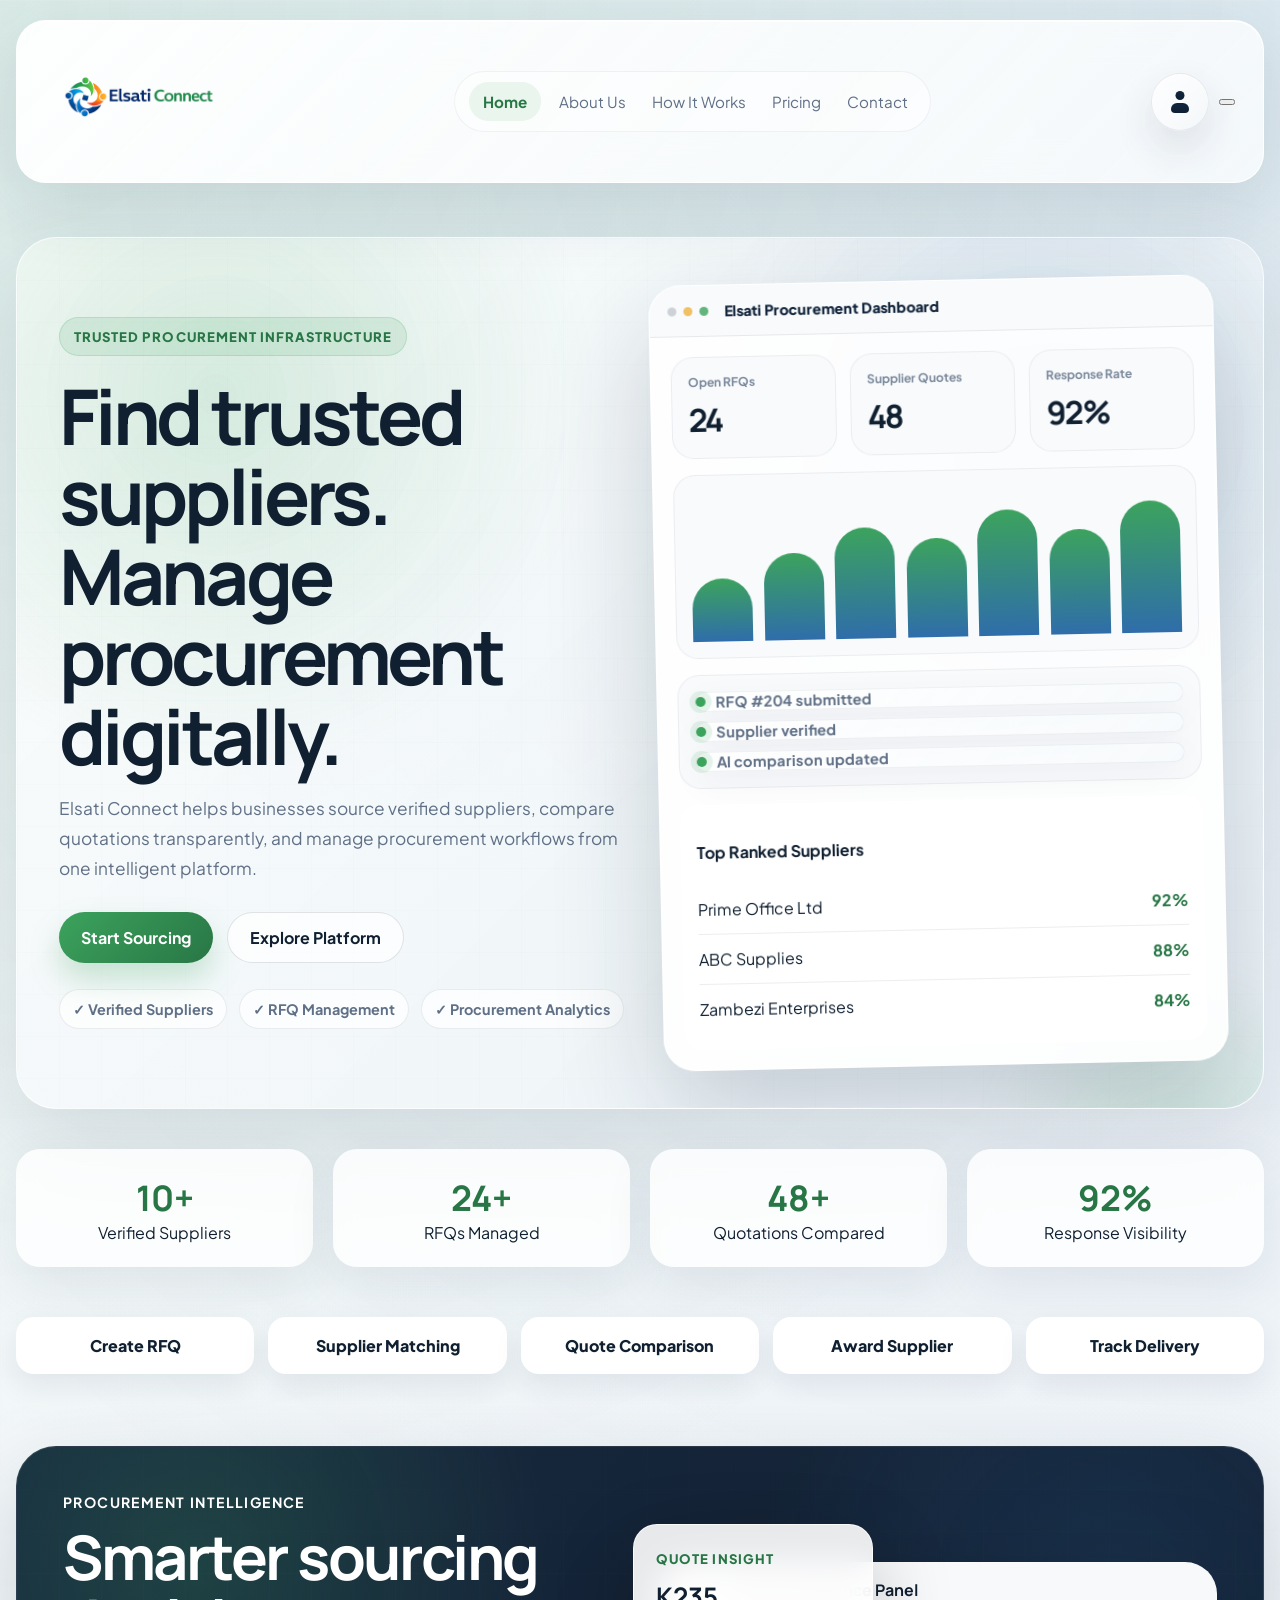
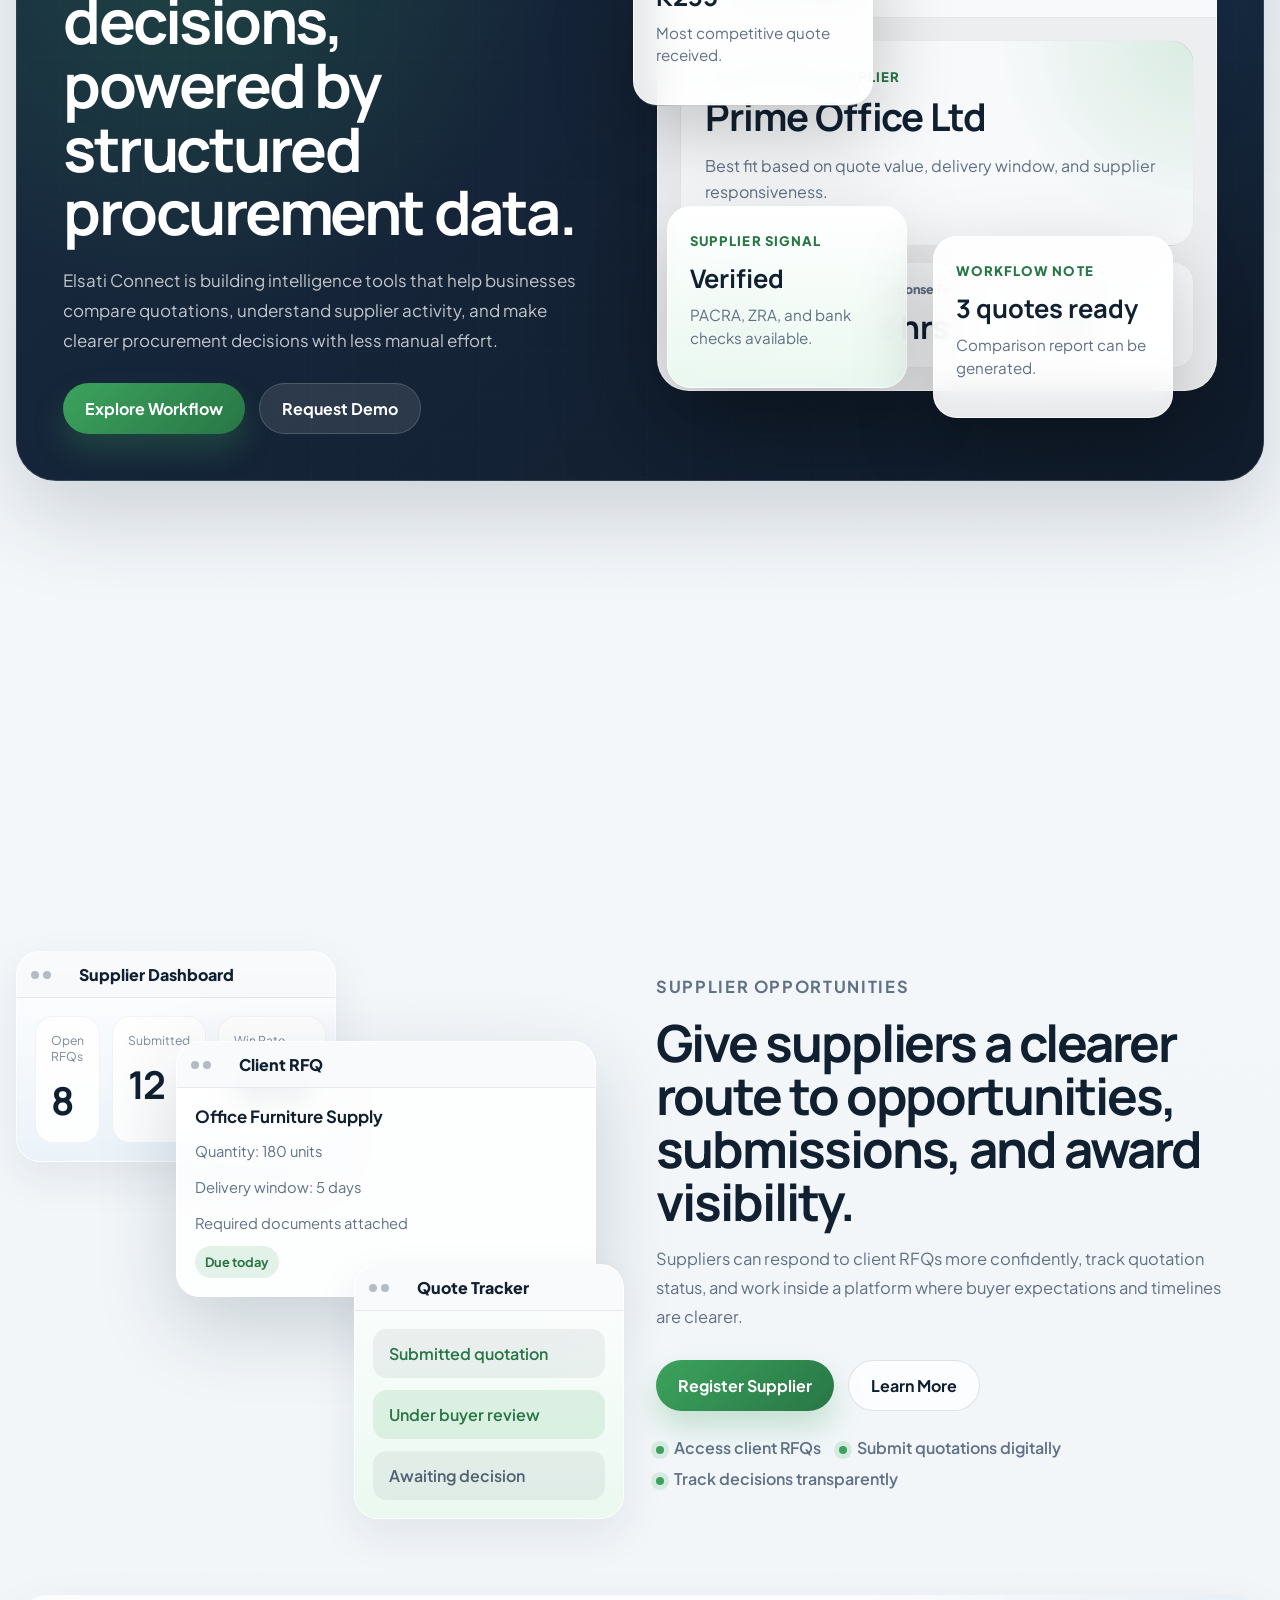
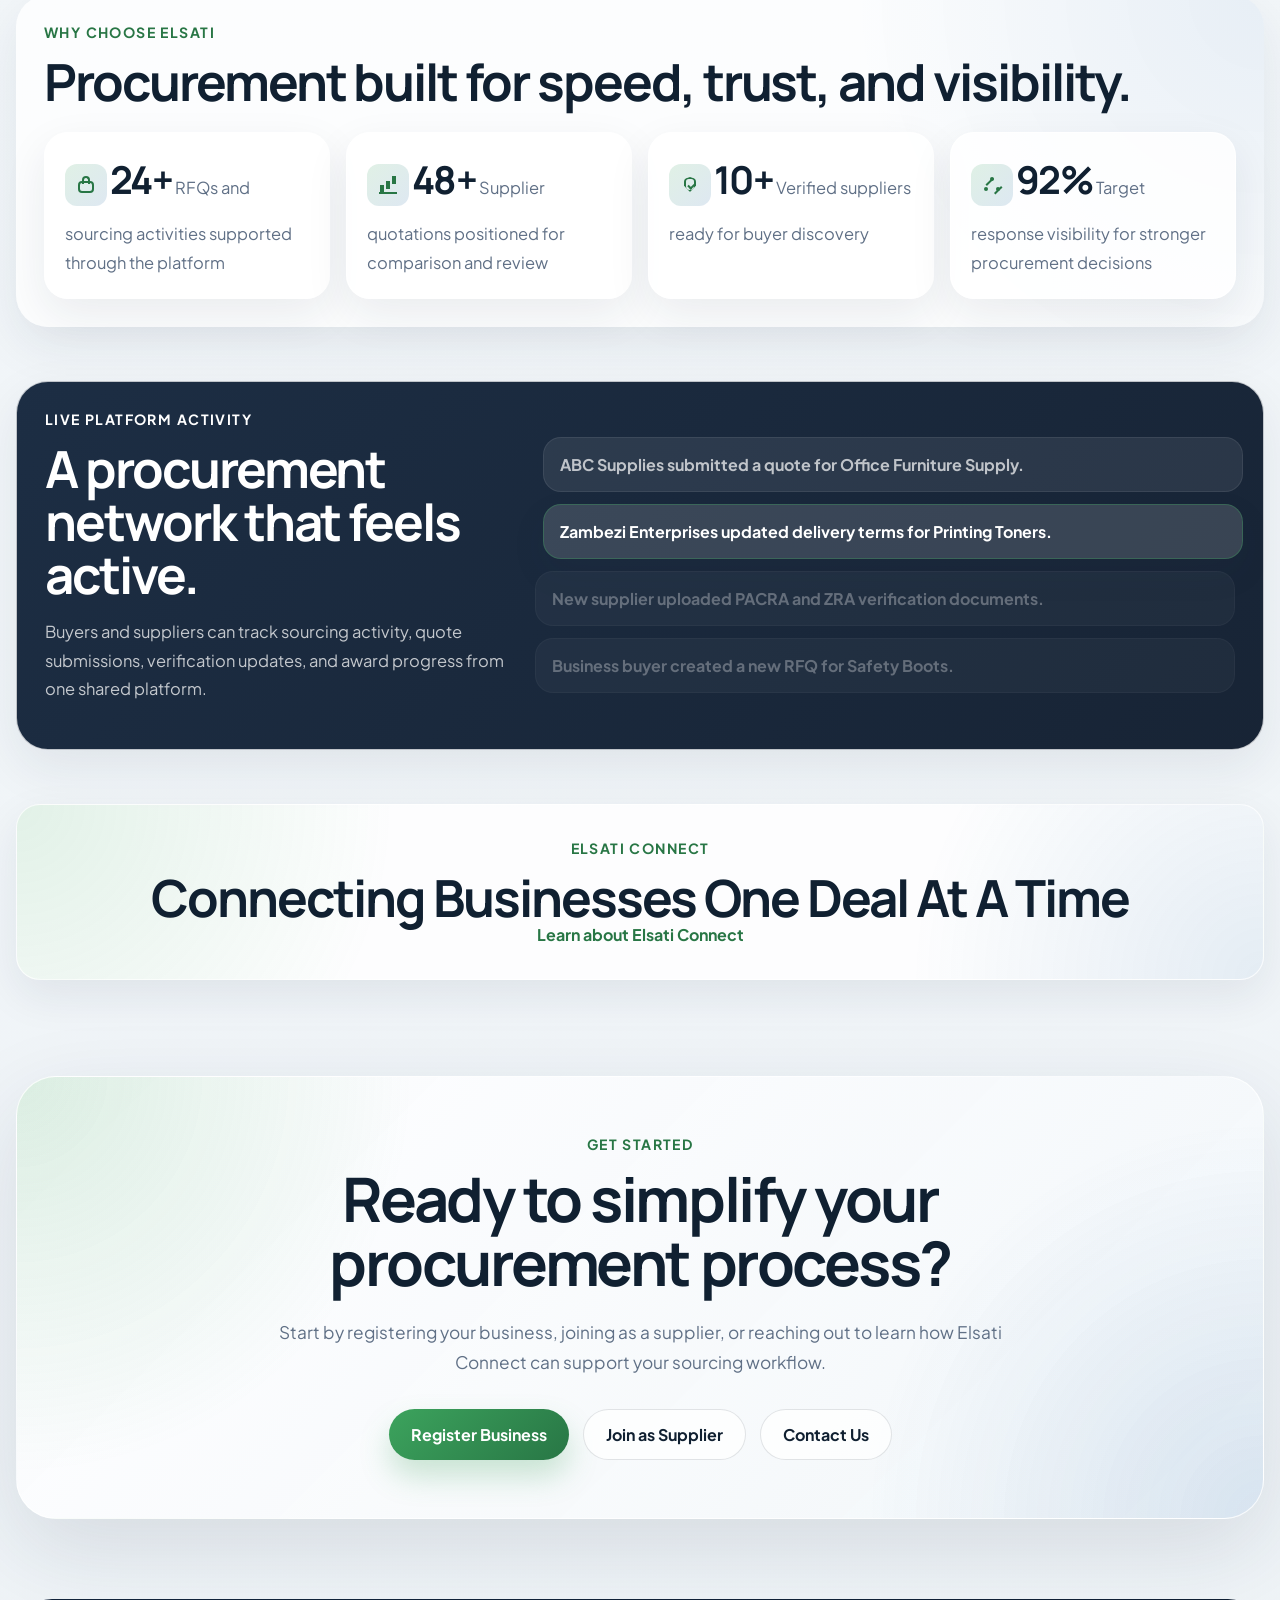
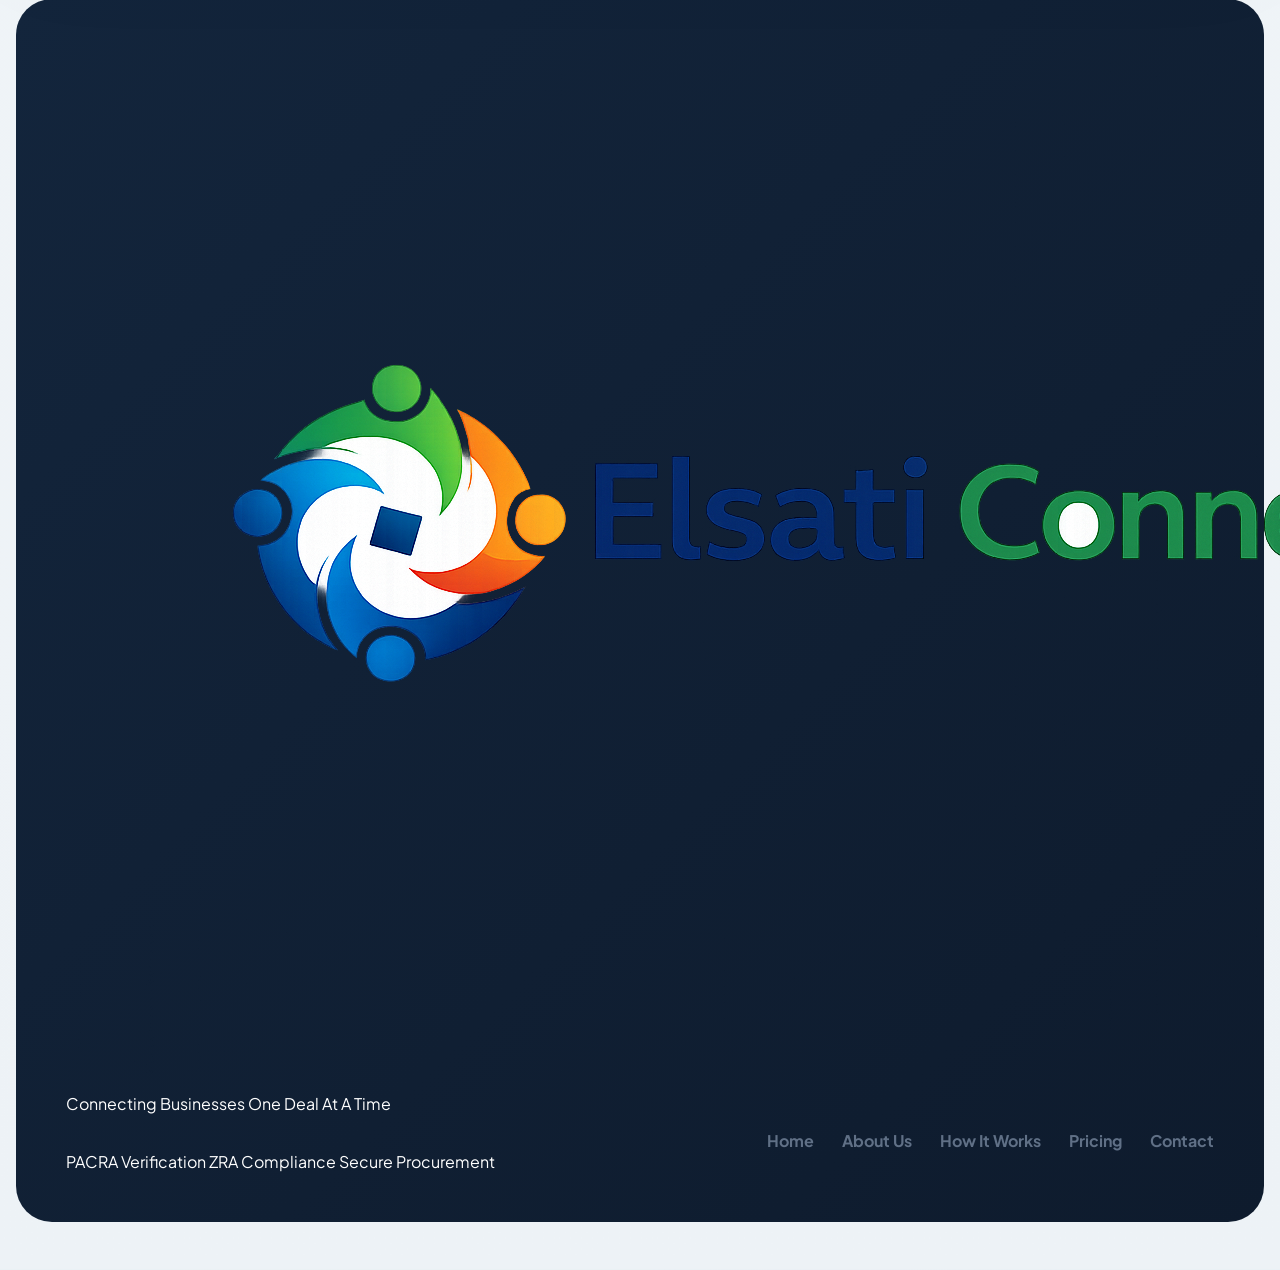
==== commit 3af02d0b: "Update index.html" ====
--- a/index.html
+++ b/index.html
@@ -13,7 +13,7 @@
   <link rel="stylesheet" href="styles.css">
 </head>
 
-<body class="home-page">
+<body>
   <div class="site-shell">
 
     <header class="topbar">
@@ -34,7 +34,7 @@
           <span class="login-icon"></span>
         </a>
 
-        <button class="mobile-menu-toggle" type="button" aria-label="Open menu">
+        <button class="mobile-menu-toggle" type="button" aria-label="Open menu" aria-expanded="false">
           <span></span>
           <span></span>
           <span></span>
@@ -129,25 +129,57 @@
                 </div>
               </div>
 
-              <div class="dashboard-quotes">
-                <div class="quote-row">
-                  <strong>ABC Supplies</strong>
-                  <span>K240</span>
-                </div>
-
-                <div class="quote-row">
-                  <strong>Zambezi Enterprises</strong>
-                  <span>K248</span>
-                </div>
-
-                <div class="quote-row">
-                  <strong>Prime Office Ltd</strong>
-                  <span>K235</span>
-                </div>
-              </div>
-            </div>
-          </div>
-        </div>
+              <div class="supplier-ranking">
+                <h4>Top Ranked Suppliers</h4>
+
+                <div class="rank-row">
+                  <span>Prime Office Ltd</span>
+                  <strong>92%</strong>
+                </div>
+
+                <div class="rank-row">
+                  <span>ABC Supplies</span>
+                  <strong>88%</strong>
+                </div>
+
+                <div class="rank-row">
+                  <span>Zambezi Enterprises</span>
+                  <strong>84%</strong>
+                </div>
+              </div>
+            </div>
+          </div>
+        </div>
+      </section>
+
+      <section class="enterprise-metrics reveal">
+        <article>
+          <strong>10+</strong>
+          <span>Verified Suppliers</span>
+        </article>
+
+        <article>
+          <strong>24+</strong>
+          <span>RFQs Managed</span>
+        </article>
+
+        <article>
+          <strong>48+</strong>
+          <span>Quotations Compared</span>
+        </article>
+
+        <article>
+          <strong>92%</strong>
+          <span>Response Visibility</span>
+        </article>
+      </section>
+
+      <section class="process-strip reveal">
+        <div>Create RFQ</div>
+        <div>Supplier Matching</div>
+        <div>Quote Comparison</div>
+        <div>Award Supplier</div>
+        <div>Track Delivery</div>
       </section>
 
       <section class="ai-intelligence-section reveal">
@@ -412,57 +444,24 @@
 
     </main>
 
-    <footer class="site-footer premium-footer">
-      <div class="footer-inner">
-
-        <div class="footer-brand">
-          <img src="elsati.png" alt="Elsati Connect logo">
-          <p>
-            Connecting businesses with trusted suppliers through transparent,
-            intelligent, and compliant procurement.
-          </p>
-        </div>
-
-        <div class="footer-links-grid">
-          <div class="footer-column">
-            <h4>Platform</h4>
-            <a href="index.html">Home</a>
-            <a href="about.html">About Us</a>
-            <a href="how-it-works.html">How It Works</a>
-            <a href="pricing.html">Pricing</a>
-            <a href="contact.html">Contact</a>
-          </div>
-
-          <div class="footer-column">
-            <h4>For Businesses</h4>
-            <a href="register-business.html">Register Business</a>
-            <a href="how-it-works.html">How It Works</a>
-            <a href="pricing.html">Pricing</a>
-          </div>
-
-          <div class="footer-column">
-            <h4>For Suppliers</h4>
-            <a href="register-supplier.html">Register Supplier</a>
-            <a href="how-it-works.html#supplier-flow">Supplier Flow</a>
-            <a href="contact.html">Contact Us</a>
-          </div>
-
-          <div class="footer-column">
-            <h4>Legal</h4>
-            <a href="privacy-policy.html">Privacy Policy</a>
-            <a href="terms-of-service.html">Terms of Service</a>
-          </div>
-        </div>
-
+    <footer class="premium-footer">
+      <div class="footer-brand">
+        <img src="elsati.png" alt="Elsati Connect logo">
+        <p>Connecting Businesses One Deal At A Time</p>
       </div>
 
-      <div class="footer-bottom">
-        <p>© 2026 Elsati Connect. All rights reserved.</p>
-
-        <div class="footer-bottom-links">
-          <a href="privacy-policy.html">Privacy Policy</a>
-          <a href="terms-of-service.html">Terms of Service</a>
-        </div>
+      <div class="footer-links">
+        <a href="index.html">Home</a>
+        <a href="about.html">About Us</a>
+        <a href="how-it-works.html">How It Works</a>
+        <a href="pricing.html">Pricing</a>
+        <a href="contact.html">Contact</a>
+      </div>
+
+      <div class="footer-trust">
+        <span>PACRA Verification</span>
+        <span>ZRA Compliance</span>
+        <span>Secure Procurement</span>
       </div>
     </footer>
 
--- a/styles.css
+++ b/styles.css
@@ -1,29 +1,21 @@
 :root {
-  --color-primary: #2563eb;
-  --color-primary-dark: #1d4ed8;
-  --color-success: #059669;
-  --color-success-dark: #047857;
-  --color-navy: #0a0f1e;
-  --color-navy-soft: #111827;
-  --color-bg: #f8fafc;
-  --color-bg-alt: #eef4f8;
-  --color-surface: #ffffff;
-  --color-surface-soft: rgba(255,255,255,0.86);
-  --color-text: #0f172a;
-  --color-muted: #64748b;
-  --color-border: rgba(15,23,42,0.1);
-
-  --radius-sm: 12px;
+  --bg: #edf2f6;
+  --surface: rgba(255, 255, 255, 0.88);
+  --surface-solid: #ffffff;
+  --ink: #102031;
+  --muted: #607086;
+  --line: rgba(16, 32, 49, 0.08);
+  --green: #3ca35d;
+  --green-deep: #287645;
+  --blue: #2f6daa;
+  --gold: #efb23e;
+  --navy: #13253c;
+  --navy-deep: #0e1b2d;
+  --shadow: 0 30px 80px rgba(22, 40, 62, 0.16);
+  --radius-xl: 32px;
+  --radius-lg: 24px;
   --radius-md: 18px;
-  --radius-lg: 28px;
-  --radius-xl: 42px;
-
-  --shadow-sm: 0 8px 24px rgba(15,23,42,0.06);
-  --shadow-md: 0 18px 50px rgba(15,23,42,0.10);
-  --shadow-lg: 0 34px 90px rgba(15,23,42,0.14);
-
-  --max-width: 1280px;
-  --transition: 280ms cubic-bezier(.22,.61,.36,1);
+  --max: 1280px;
 }
 
 * {
@@ -36,16 +28,12 @@
 
 body {
   margin: 0;
-  font-family: "Plus Jakarta Sans", system-ui, sans-serif;
-  color: var(--color-text);
+  font-family: "Plus Jakarta Sans", "Segoe UI", sans-serif;
+  color: var(--ink);
   background:
-    radial-gradient(circle at 8% 8%, rgba(37,99,235,0.12), transparent 30%),
-    radial-gradient(circle at 88% 10%, rgba(5,150,105,0.12), transparent 32%),
-    linear-gradient(180deg, #ffffff 0%, var(--color-bg) 42%, #eef4f8 100%);
-}
-
-body.home-page {
-  overflow-x: hidden;
+    radial-gradient(circle at top left, rgba(60, 163, 93, 0.12), transparent 26%),
+    radial-gradient(circle at top right, rgba(47, 109, 170, 0.12), transparent 30%),
+    linear-gradient(180deg, #f7fafc 0%, var(--bg) 100%);
 }
 
 a {
@@ -53,151 +41,120 @@
   text-decoration: none;
 }
 
-img {
-  max-width: 100%;
-}
-
 .site-shell {
-  width: min(var(--max-width), calc(100% - 32px));
-  margin: 18px auto 48px;
-}
-
-h1,
-h2,
-h3 {
-  margin: 0;
-  font-family: "Manrope", system-ui, sans-serif;
-  letter-spacing: -0.055em;
-  color: var(--color-text);
-}
-
-h1 {
-  font-size: clamp(3rem, 6vw, 5.9rem);
-  line-height: 0.94;
-}
-
-h2 {
-  font-size: clamp(2.2rem, 4.5vw, 4.2rem);
-  line-height: 1.02;
-}
-
-h3 {
-  font-size: clamp(1.35rem, 2.4vw, 2rem);
-  line-height: 1.12;
-}
-
-p {
-  line-height: 1.75;
-}
-
-.eyebrow,
-.hero-badge {
-  display: inline-flex;
-  align-items: center;
-  gap: 8px;
-  margin: 0 0 16px;
-  padding: 10px 14px;
-  border-radius: 999px;
-  background: rgba(37,99,235,0.08);
-  color: var(--color-primary-dark);
-  font-size: 0.78rem;
-  font-weight: 900;
-  letter-spacing: 0.1em;
-  text-transform: uppercase;
-  border: 1px solid rgba(37,99,235,0.12);
+  width: min(calc(100% - 32px), var(--max));
+  margin: 20px auto 48px;
+}
+
+.auth-shell {
+  width: min(calc(100% - 24px), 1380px);
 }
 
 .topbar {
   position: sticky;
-  top: 16px;
-  z-index: 100;
+  top: 14px;
+  z-index: 20;
   display: flex;
   align-items: center;
   justify-content: space-between;
-  gap: 28px;
-  min-height: 88px;
-  padding: 18px 26px;
-  border-radius: 30px;
-  background: rgba(255,255,255,0.84);
-  border: 1px solid rgba(255,255,255,0.86);
-  box-shadow: var(--shadow-md);
-  backdrop-filter: blur(22px);
-  transition: transform var(--transition), background var(--transition), box-shadow var(--transition);
-}
-
-.topbar-scrolled {
-  background: rgba(255,255,255,0.94);
-  box-shadow: 0 24px 70px rgba(15,23,42,0.13);
-}
-
-.topbar-hidden {
-  transform: translateY(-120%);
-}
-
-.brand-image img {
-  display: block;
-  width: 188px;
-  height: auto;
-}
-
-.nav {
-  display: flex;
+  gap: 24px;
+  padding: 16px 22px;
+  border: 1px solid rgba(255, 255, 255, 0.72);
+  border-radius: 24px;
+  background: rgba(255, 255, 255, 0.82);
+  backdrop-filter: blur(18px);
+  box-shadow: 0 18px 60px rgba(22, 40, 62, 0.1);
+}
+
+.auth-topbar {
+  position: relative;
+}
+
+.brand {
+  display: inline-flex;
   align-items: center;
-  justify-content: center;
-  gap: 8px;
-  padding: 8px;
-  border-radius: 999px;
-  background: rgba(248,250,252,0.75);
-  border: 1px solid rgba(15,23,42,0.06);
-}
-
-.nav a {
-  padding: 11px 14px;
-  border-radius: 999px;
-  color: var(--color-muted);
-  font-size: 0.93rem;
-  font-weight: 750;
-  white-space: nowrap;
-  transition: all var(--transition);
-}
-
-.nav a:hover,
-.nav a.active {
-  color: var(--color-primary-dark);
-  background: rgba(37,99,235,0.09);
-}
-
+  gap: 12px;
+  font-family: "Manrope", "Segoe UI", sans-serif;
+  font-size: 1.2rem;
+  font-weight: 700;
+}
+
+.brand-mark {
+  position: relative;
+  width: 28px;
+  height: 28px;
+  border-radius: 10px;
+  background: linear-gradient(145deg, #f8fbfd, #dfe8ef);
+  box-shadow: inset 0 0 0 1px rgba(16, 32, 49, 0.08);
+}
+
+.brand-dot {
+  position: absolute;
+  width: 10px;
+  height: 10px;
+  border-radius: 50%;
+}
+
+.brand-dot-blue {
+  left: 4px;
+  top: 4px;
+  background: var(--blue);
+}
+
+.brand-dot-gold {
+  right: 4px;
+  top: 8px;
+  background: var(--gold);
+}
+
+.brand-dot-green {
+  left: 9px;
+  bottom: 4px;
+  background: var(--green);
+}
+
+.brand strong {
+  color: var(--green-deep);
+}
+
+.nav,
 .topbar-actions {
   display: flex;
   align-items: center;
-  gap: 12px;
+  gap: 20px;
+}
+
+.topbar-actions-compact {
+  gap: 10px;
+}
+
+.nav a,
+.login-link {
+  color: var(--muted);
+  font-size: 0.95rem;
+}
+
+.nav a.active,
+.login-link.active {
+  color: var(--green-deep);
+  font-weight: 700;
 }
 
 .login-icon-link {
-  position: relative;
   display: inline-flex;
   align-items: center;
   justify-content: center;
-  width: 56px;
-  height: 56px;
+  width: 44px;
+  height: 44px;
   border-radius: 50%;
-  background:
-    radial-gradient(circle at top left, rgba(37,99,235,0.14), transparent 44%),
-    linear-gradient(135deg, #ffffff, #f1f5f9);
-  border: 1px solid rgba(15,23,42,0.08);
-  box-shadow: 0 18px 40px rgba(15,23,42,0.11);
-  transition: all var(--transition);
-}
-
-.login-icon-link:hover {
-  transform: translateY(-3px);
-  box-shadow: 0 24px 60px rgba(15,23,42,0.16);
+  border: 1px solid rgba(16, 32, 49, 0.12);
+  background: rgba(255, 255, 255, 0.86);
 }
 
 .login-icon {
   position: relative;
-  width: 24px;
-  height: 24px;
+  width: 18px;
+  height: 18px;
 }
 
 .login-icon::before,
@@ -206,600 +163,220 @@
   position: absolute;
   left: 50%;
   transform: translateX(-50%);
-  background: var(--color-navy);
 }
 
 .login-icon::before {
-  top: 1px;
-  width: 9px;
+  top: 0;
+  width: 8px;
+  height: 8px;
+  border-radius: 50%;
+  background: var(--navy);
+}
+
+.login-icon::after {
+  bottom: 0;
+  width: 16px;
   height: 9px;
-  border-radius: 50%;
-}
-
-.login-icon::after {
-  bottom: 1px;
-  width: 18px;
-  height: 10px;
-  border-radius: 12px 12px 8px 8px;
-}
-
-.mobile-menu-toggle {
-  display: none;
-  width: 48px;
-  height: 48px;
-  border: 0;
-  border-radius: 999px;
-  background: #ffffff;
-  box-shadow: var(--shadow-sm);
-  cursor: pointer;
-}
-
-.mobile-menu-toggle span {
-  display: block;
-  width: 20px;
-  height: 2px;
-  margin: 5px auto;
-  border-radius: 999px;
-  background: var(--color-navy);
-  transition: all var(--transition);
-}
-
-.mobile-menu-toggle.is-open span:nth-child(1) {
-  transform: translateY(7px) rotate(45deg);
-}
-
-.mobile-menu-toggle.is-open span:nth-child(2) {
-  opacity: 0;
-}
-
-.mobile-menu-toggle.is-open span:nth-child(3) {
-  transform: translateY(-7px) rotate(-45deg);
+  border-radius: 10px 10px 6px 6px;
+  background: var(--navy);
 }
 
 .button {
   display: inline-flex;
   align-items: center;
   justify-content: center;
-  min-height: 52px;
   padding: 14px 22px;
   border-radius: 999px;
+  font-weight: 700;
   border: 0;
-  font-weight: 900;
   cursor: pointer;
-  transition: transform var(--transition), box-shadow var(--transition), background var(--transition);
+  transition: transform 0.25s ease, box-shadow 0.25s ease, background 0.25s ease;
 }
 
 .button:hover {
-  transform: translateY(-3px);
+  transform: translateY(-2px);
+}
+
+.button-small {
+  padding: 11px 18px;
+  font-size: 0.92rem;
 }
 
 .button-primary {
-  color: #ffffff;
-  background: linear-gradient(135deg, var(--color-primary), var(--color-primary-dark));
-  box-shadow: 0 20px 44px rgba(37,99,235,0.28);
+  color: #fff;
+  background: linear-gradient(135deg, var(--green) 0%, var(--green-deep) 100%);
+  box-shadow: 0 16px 30px rgba(60, 163, 93, 0.26);
 }
 
 .button-secondary {
-  color: var(--color-text);
-  background: rgba(255,255,255,0.82);
-  border: 1px solid rgba(15,23,42,0.1);
-  box-shadow: var(--shadow-sm);
-}
-
-.hero-actions,
-.homepage-final-actions {
+  color: var(--ink);
+  background: rgba(255, 255, 255, 0.72);
+  border: 1px solid rgba(16, 32, 49, 0.12);
+}
+
+h1,
+h2,
+h3 {
+  margin: 0;
+  font-family: "Manrope", "Segoe UI", sans-serif;
+  line-height: 1.04;
+}
+
+h1 {
+  font-size: clamp(2.9rem, 5.8vw, 5.2rem);
+  letter-spacing: -0.05em;
+}
+
+h2 {
+  font-size: clamp(2.1rem, 4vw, 3.25rem);
+  letter-spacing: -0.04em;
+}
+
+h3 {
+  font-size: clamp(1.25rem, 2vw, 1.7rem);
+  letter-spacing: -0.03em;
+}
+
+.eyebrow {
+  margin: 0 0 14px;
+  color: var(--green-deep);
+  font-size: 0.88rem;
+  font-weight: 700;
+  letter-spacing: 0.1em;
+  text-transform: uppercase;
+}
+
+.hero-text,
+.section-copy p,
+.final-cta p,
+.price-panel p,
+.proof-grid span,
+.page-hero-copy p,
+.page-card p,
+.site-footer p,
+.auth-copy,
+.auth-note,
+.journey-copy p,
+.capability-card p,
+.rfq-ui p {
+  color: var(--muted);
+  line-height: 1.75;
+  font-size: 1.03rem;
+}
+
+.hero-actions {
   display: flex;
   flex-wrap: wrap;
   gap: 14px;
-  margin-top: 30px;
-}
-
-.journey-section {
-  display: grid;
-  grid-template-columns: 1fr 1fr;
-  gap: 44px;
-  align-items: center;
-  margin-top: 54px;
-}
-
-.premium-hero {
-  position: relative;
-  min-height: 86svh;
-  overflow: hidden;
-  padding: 48px;
-  border-radius: var(--radius-xl);
-  background:
-    radial-gradient(circle at 16% 18%, rgba(37,99,235,0.15), transparent 30%),
-    radial-gradient(circle at 84% 18%, rgba(5,150,105,0.16), transparent 28%),
-    linear-gradient(135deg, rgba(255,255,255,0.92), rgba(239,246,255,0.78));
-  border: 1px solid rgba(255,255,255,0.82);
-  box-shadow: var(--shadow-lg);
-}
-
-.hero-gradient {
-  position: absolute;
-  right: -10%;
-  bottom: -26%;
-  width: 520px;
-  height: 520px;
-  border-radius: 50%;
-  background: radial-gradient(circle, rgba(37,99,235,0.16), transparent 68%);
-  filter: blur(12px);
-}
-
-.hero-grid-lines {
-  position: absolute;
-  inset: 0;
-  opacity: 0.26;
-  background-image:
-    linear-gradient(rgba(15,23,42,0.045) 1px, transparent 1px),
-    linear-gradient(90deg, rgba(15,23,42,0.045) 1px, transparent 1px);
-  background-size: 44px 44px;
-  pointer-events: none;
-}
-
-.premium-copy,
-.premium-dashboard {
-  position: relative;
-  z-index: 2;
-}
-
-.premium-copy h1 {
-  max-width: 760px;
-}
-
-.hero-text,
-.journey-copy p,
-.proof-card span,
-.ai-intelligence-copy p,
-.homepage-final-conversion p,
-.footer-brand p {
-  color: var(--color-muted);
-  font-size: 1.04rem;
-  line-height: 1.75;
-}
-
-.hero-mini-trust,
+  margin-top: 28px;
+}
+
 .hero-points {
   display: flex;
   flex-wrap: wrap;
-  gap: 10px;
-  margin-top: 26px;
+  gap: 10px 18px;
+  margin: 26px 0 0;
   padding: 0;
   list-style: none;
-}
-
-.hero-mini-trust span,
-.hero-points li {
-  display: inline-flex;
+  color: var(--muted);
+  font-weight: 600;
+}
+
+.hero-points li::before {
+  content: "";
+  display: inline-block;
+  width: 8px;
+  height: 8px;
+  margin-right: 10px;
+  border-radius: 50%;
+  background: var(--green);
+  box-shadow: 0 0 0 5px rgba(60, 163, 93, 0.14);
+}
+
+.page-hero,
+.contact-layout,
+.auth-layout,
+.journey-section,
+.capability-section {
+  display: grid;
+  grid-template-columns: 1fr 1fr;
+  gap: 32px;
   align-items: center;
-  padding: 10px 13px;
-  border-radius: 999px;
-  background: rgba(255,255,255,0.72);
-  color: var(--color-muted);
-  font-size: 0.9rem;
-  font-weight: 800;
-  border: 1px solid rgba(15,23,42,0.08);
-}
-
-.dashboard-window,
-.ai-main-card,
-.ai-floating-card,
+}
+
+.journey-section,
+.page-hero,
+.proof,
+.capability-section,
+.site-footer,
+.signin-choice-grid,
+.auth-layout,
+.flow-section,
+.solution-steps,
+.tagline-call {
+  margin-top: 54px;
+}
+
+.journey-section {
+  min-height: calc(100svh - 112px);
+}
+
+.journey-section-alt {
+  min-height: auto;
+}
+
+.journey-copy,
+.section-copy,
+.page-hero-copy {
+  max-width: 580px;
+}
+
+.stack-visual {
+  position: relative;
+  min-height: 620px;
+}
+
 .floating-screen,
-.proof,
-.trust-strip,
-.tagline-link,
-.homepage-final-conversion,
-.premium-footer {
-  border: 1px solid rgba(255,255,255,0.78);
-  background: rgba(255,255,255,0.86);
-  box-shadow: var(--shadow-md);
-  backdrop-filter: blur(18px);
-}
-
-.dashboard-window {
+.page-card,
+.feature-item,
+.price-panel,
+.process-board,
+.timeline-item,
+.contact-card,
+.link-panel,
+.step-card,
+.signin-choice,
+.auth-panel,
+.dashboard-preview,
+.capability-card,
+.proof-card,
+.tagline-link {
+  border: 1px solid rgba(255, 255, 255, 0.72);
+  border-radius: var(--radius-lg);
+  background: rgba(255, 255, 255, 0.82);
+  box-shadow: 0 16px 44px rgba(22, 40, 62, 0.08);
+}
+
+.floating-screen {
+  position: absolute;
   overflow: hidden;
-  border-radius: 34px;
-  transform: rotate(-1deg);
-  animation: premiumFloat 8s ease-in-out infinite;
-}
-
-.dashboard-topbar,
-.ai-card-top,
+  backdrop-filter: blur(14px);
+}
+
 .floating-topbar {
   display: flex;
   align-items: center;
-  gap: 12px;
-  padding: 16px 18px;
-  background: rgba(248,250,252,0.94);
-  border-bottom: 1px solid rgba(15,23,42,0.08);
-}
-
-.window-dots {
-  display: flex;
-  gap: 7px;
-}
-
-.window-dots span,
-.ai-card-top span {
-  width: 9px;
-  height: 9px;
-  border-radius: 50%;
-  background: rgba(15,23,42,0.2);
-}
-
-.window-dots span:nth-child(2),
-.ai-card-top span:nth-child(2) {
-  background: #f59e0b;
-}
-
-.window-dots span:nth-child(3),
-.ai-card-top span:nth-child(3) {
-  background: var(--color-success);
-}
-
-.dashboard-label,
-.ai-card-top strong,
-.device-brand {
-  font-family: "Manrope", system-ui, sans-serif;
-  font-weight: 900;
-  color: var(--color-navy);
-}
-
-.dashboard-body,
-.ai-card-body {
-  display: grid;
-  gap: 16px;
-  padding: 22px;
-}
-
-.dashboard-stats,
-.ai-score-grid,
-.surface-stats {
-  display: grid;
-  grid-template-columns: repeat(3, 1fr);
-  gap: 14px;
-}
-
-.dashboard-stats article,
-.dashboard-chart,
-.dashboard-activity,
-.dashboard-quotes,
-.ai-score-grid article,
-.ai-recommendation,
-.surface-stats article {
-  padding: 18px;
-  border-radius: 22px;
-  background: rgba(248,250,252,0.94);
-  border: 1px solid rgba(15,23,42,0.06);
-}
-
-.dashboard-stats small,
-.ai-score-grid small,
-.surface-stats small {
-  display: block;
-  margin-bottom: 8px;
-  color: var(--color-muted);
-  font-weight: 800;
-  font-size: 0.76rem;
-}
-
-.dashboard-stats strong,
-.ai-score-grid strong,
-.surface-stats strong,
-.metric {
-  font-family: "Manrope", system-ui, sans-serif;
-  font-size: clamp(2rem, 3vw, 3rem);
-  letter-spacing: -0.05em;
-  color: var(--color-text);
-}
-
-.chart-bars {
-  display: grid;
-  grid-template-columns: repeat(7, 1fr);
-  align-items: end;
-  gap: 12px;
-  height: 150px;
-}
-
-.chart-bars span {
-  display: block;
-  height: var(--h);
-  border-radius: 999px 999px 8px 8px;
-  background: linear-gradient(180deg, var(--color-primary), var(--color-success));
-  transform-origin: bottom;
-  animation: growBar 1.1s ease both;
-}
-
-.activity-item,
-.quote-row {
-  display: flex;
-  align-items: center;
-  justify-content: space-between;
-  gap: 14px;
-}
-
-.dashboard-activity {
-  display: grid;
-  gap: 12px;
-}
-
-.activity-item {
-  justify-content: flex-start;
-  color: var(--color-muted);
-  font-weight: 800;
-}
-
-.activity-dot {
-  width: 10px;
-  height: 10px;
-  border-radius: 50%;
-  background: var(--color-success);
-  box-shadow: 0 0 0 6px rgba(5,150,105,0.12);
-}
-
-.dashboard-quotes {
-  display: grid;
-  gap: 8px;
-}
-
-.quote-row {
-  padding: 10px 0;
-  border-bottom: 1px solid rgba(15,23,42,0.07);
-}
-
-.quote-row:last-child {
-  border-bottom: 0;
-}
-
-.quote-row span {
-  color: var(--color-success-dark);
-  font-weight: 900;
-}
-
-.ai-intelligence-section {
+  gap: 10px;
+  padding: 12px 14px;
+  border-bottom: 1px solid rgba(16, 32, 49, 0.08);
+  background: rgba(248, 250, 252, 0.9);
+}
+
+.window-controls {
   position: relative;
-  display: grid;
-  grid-template-columns: 0.95fr 1.05fr;
-  gap: 42px;
-  align-items: center;
-  margin-top: 76px;
-  padding: 48px;
-  overflow: hidden;
-  border-radius: var(--radius-xl);
-  background:
-    radial-gradient(circle at 14% 18%, rgba(37,99,235,0.22), transparent 30%),
-    radial-gradient(circle at 88% 24%, rgba(5,150,105,0.20), transparent 30%),
-    linear-gradient(135deg, #0a0f1e, #111827);
-  color: #ffffff;
-  box-shadow: var(--shadow-lg);
-}
-
-.ai-intelligence-section h2,
-.ai-intelligence-section .eyebrow {
-  color: #ffffff;
-}
-
-.ai-intelligence-copy p:not(.eyebrow) {
-  color: rgba(255,255,255,0.74);
-}
-
-.ai-intelligence-section .button-secondary {
-  color: #ffffff;
-  background: rgba(255,255,255,0.1);
-  border-color: rgba(255,255,255,0.16);
-}
-
-.ai-intelligence-visual {
-  position: relative;
-  min-height: 520px;
-}
-
-.ai-main-card {
-  position: absolute;
-  top: 58px;
-  right: 0;
-  width: min(100%, 560px);
-  overflow: hidden;
-  border-radius: 32px;
-}
-
-.ai-floating-card {
-  position: absolute;
-  width: 240px;
-  padding: 22px;
-  border-radius: 24px;
-}
-
-.ai-floating-card span,
-.ai-recommendation span {
-  display: inline-flex;
-  margin-bottom: 10px;
-  color: var(--color-success-dark);
-  font-size: 0.78rem;
-  font-weight: 900;
-  letter-spacing: 0.08em;
-  text-transform: uppercase;
-}
-
-.ai-floating-card strong,
-.ai-recommendation h3 {
-  display: block;
-  color: var(--color-text);
-}
-
-.ai-floating-card p,
-.ai-recommendation p {
-  color: var(--color-muted);
-}
-
-.ai-card-one {
-  left: 0;
-  top: 20px;
-}
-
-.ai-card-two {
-  left: 34px;
-  bottom: 36px;
-}
-
-.ai-card-three {
-  right: 44px;
-  bottom: 6px;
-}
-
-.trust-strip,
-.proof,
-.live-activity-section,
-.tagline-call,
-.homepage-final-conversion {
-  margin-top: 76px;
-}
-
-.trust-strip,
-.proof {
-  padding: 32px;
-  border-radius: var(--radius-xl);
-}
-
-.trust-grid,
-.proof-grid-four {
-  display: grid;
-  gap: 18px;
-  margin-top: 24px;
-}
-
-.trust-grid {
-  grid-template-columns: repeat(4, 1fr);
-}
-
-.proof-grid-four {
-  grid-template-columns: repeat(4, 1fr);
-}
-
-.trust-badge,
-.proof-card {
-  padding: 24px;
-  border-radius: 26px;
-  background: rgba(248,250,252,0.92);
-  border: 1px solid rgba(15,23,42,0.06);
-  transition: all var(--transition);
-}
-
-.trust-badge:hover,
-.proof-card:hover,
-.floating-screen:hover,
-.tagline-link:hover {
-  transform: translateY(-6px);
-  box-shadow: var(--shadow-md);
-  border-color: rgba(37,99,235,0.20);
-}
-
-.trust-badge {
-  font-weight: 900;
-  color: var(--color-navy);
-}
-
-.trust-badge::before {
-  content: "✓";
-  display: inline-flex;
-  align-items: center;
-  justify-content: center;
-  width: 26px;
-  height: 26px;
-  margin-right: 8px;
-  border-radius: 50%;
-  background: rgba(5,150,105,0.12);
-  color: var(--color-success-dark);
-}
-
-.trust-badge span {
-  display: block;
-  margin-top: 10px;
-  color: var(--color-muted);
-  font-weight: 650;
-  line-height: 1.6;
-}
-
-.stack-visual {
-  position: relative;
-  min-height: 620px;
-}
-
-.floating-screen {
-  position: absolute;
-  overflow: hidden;
-  border-radius: 26px;
-}
-
-.supplier-stack .screen-supplier-dash {
-  left: 0;
-  top: 30px;
-  width: 320px;
-}
-
-.supplier-stack .screen-client-rfq {
-  left: 160px;
-  top: 120px;
-  width: min(100%, 420px);
-  z-index: 2;
-}
-
-.supplier-stack .screen-quote-track {
-  right: 0;
-  bottom: 22px;
-  width: 270px;
-  z-index: 3;
-}
-
-.dashboard-surface,
-.rfq-ui,
-.tracker-ui {
-  padding: 18px;
-}
-
-.rfq-ui p {
-  color: var(--color-muted);
-  margin: 8px 0;
-}
-
-.rfq-status {
-  display: inline-flex;
-  padding: 8px 12px;
-  border-radius: 999px;
-  background: rgba(37,99,235,0.1);
-  color: var(--color-primary-dark);
-  font-weight: 900;
-  font-size: 0.8rem;
-}
-
-.tracker-ui {
-  display: grid;
-  gap: 12px;
-}
-
-.tracker-step {
-  padding: 14px 16px;
-  border-radius: 16px;
-  background: rgba(15,23,42,0.06);
-  color: var(--color-muted);
-  font-weight: 800;
-}
-
-.tracker-step.done,
-.tracker-step.current {
-  color: var(--color-success-dark);
-}
-
-.tracker-step.current {
-  background: rgba(5,150,105,0.12);
-}
-
-.window-controls {
   display: inline-flex;
   width: 38px;
   height: 8px;
-  position: relative;
 }
 
 .window-controls::before,
@@ -810,7 +387,7 @@
   width: 8px;
   height: 8px;
   border-radius: 50%;
-  background: rgba(15,23,42,0.28);
+  background: rgba(95, 113, 134, 0.45);
 }
 
 .window-controls::before {
@@ -818,232 +395,589 @@
 }
 
 .window-controls::after {
-  left: 13px;
+  left: 12px;
+}
+
+.device-brand {
+  font-weight: 800;
+  color: var(--ink);
+}
+
+.business-stack .screen-dashboard {
+  left: 90px;
+  top: 44px;
+  width: min(100%, 520px);
+  z-index: 2;
+}
+
+.business-stack .screen-ai {
+  left: 0;
+  bottom: 50px;
+  width: 280px;
+  z-index: 3;
+}
+
+.business-stack .screen-reports {
+  right: 0;
+  bottom: 16px;
+  width: 330px;
+  z-index: 4;
+}
+
+.supplier-stack .screen-supplier-dash {
+  left: 0;
+  top: 30px;
+  width: 320px;
+}
+
+.supplier-stack .screen-client-rfq {
+  left: 160px;
+  top: 120px;
+  width: min(100%, 420px);
+  z-index: 2;
+}
+
+.supplier-stack .screen-quote-track {
+  right: 0;
+  bottom: 22px;
+  width: 270px;
+  z-index: 3;
+}
+
+.chat-ui,
+.dashboard-surface,
+.report-ui,
+.rfq-ui,
+.tracker-ui {
+  padding: 18px;
+}
+
+.chat-bubble {
+  margin-bottom: 12px;
+  padding: 14px 16px;
+  border-radius: 18px;
+  line-height: 1.6;
+  font-size: 0.95rem;
+}
+
+.chat-bubble-light {
+  background: rgba(16, 32, 49, 0.06);
+}
+
+.chat-bubble-green {
+  background: rgba(60, 163, 93, 0.14);
+}
+
+.chat-tags {
+  display: flex;
+  flex-wrap: wrap;
+  gap: 8px;
+}
+
+.chat-tags span,
+.rfq-status {
+  display: inline-flex;
+  padding: 8px 10px;
+  border-radius: 999px;
+  background: rgba(60, 163, 93, 0.13);
+  color: var(--green-deep);
+  font-size: 0.8rem;
+  font-weight: 700;
+}
+
+.surface-stats {
+  display: grid;
+  grid-template-columns: repeat(3, 1fr);
+  gap: 12px;
+}
+
+.surface-stats article,
+.preview-stat-row article,
+.chart-card,
+.list-card,
+.quotes-card {
+  padding: 16px;
+  border-radius: 18px;
+  background: rgba(255,255,255,0.9);
+  box-shadow: inset 0 0 0 1px rgba(16, 32, 49, 0.05);
+}
+
+.surface-stats small,
+.preview-stat-row small {
+  display: block;
+  color: #7c8a9c;
+  font-size: 0.76rem;
+  margin-bottom: 10px;
+}
+
+.surface-stats strong,
+.preview-stat-row strong,
+.metric {
+  font-family: "Manrope", "Segoe UI", sans-serif;
+  font-size: clamp(1.8rem, 3vw, 2.8rem);
+  letter-spacing: -0.04em;
+}
+
+.surface-chart,
+.bar-chart {
+  display: grid;
+  align-items: end;
+  gap: 10px;
+  height: 145px;
+  margin-top: 16px;
+}
+
+.bars-eight,
+.bar-chart {
+  grid-template-columns: repeat(8, 1fr);
+}
+
+.surface-chart i,
+.bar-chart i {
+  display: block;
+  height: var(--h);
+  border-radius: 10px 10px 0 0;
+  background: linear-gradient(180deg, rgba(60,163,93,0.88), rgba(47,109,170,0.74));
+}
+
+.report-head,
+.chart-head,
+.list-head {
+  display: flex;
+  align-items: center;
+  justify-content: space-between;
+  gap: 12px;
+  margin-bottom: 16px;
+}
+
+.report-row,
+.list-row,
+.quote-line {
+  display: grid;
+  grid-template-columns: 1.2fr 0.7fr 0.5fr;
+  gap: 10px;
+  align-items: center;
+  padding: 12px 0;
+  border-top: 1px solid rgba(16, 32, 49, 0.07);
+}
+
+.report-row:first-of-type,
+.list-row:first-of-type,
+.quote-line:first-of-type {
+  border-top: 0;
+}
+
+.report-row span,
+.report-row em,
+.list-row span,
+.quote-line span,
+.quote-line em {
+  color: #55667c;
+  font-size: 0.9rem;
+  font-style: normal;
+  justify-self: end;
+}
+
+.rfq-ui strong {
+  display: block;
+  margin-bottom: 12px;
+  font-size: 1.05rem;
+}
+
+.rfq-ui p {
+  margin: 0 0 10px;
+  font-size: 0.92rem;
+}
+
+.tracker-ui {
+  display: grid;
+  gap: 12px;
+}
+
+.tracker-step {
+  padding: 14px 16px;
+  border-radius: 14px;
+  background: rgba(16, 32, 49, 0.06);
+  color: #516172;
+  font-weight: 600;
+}
+
+.tracker-step.done,
+.tracker-step.current {
+  color: var(--green-deep);
+}
+
+.tracker-step.current {
+  background: rgba(60, 163, 93, 0.13);
+}
+
+.proof {
+  display: grid;
+  gap: 24px;
+  padding: 28px;
+  border-radius: var(--radius-xl);
+  background: rgba(255, 255, 255, 0.72);
+  box-shadow: 0 18px 50px rgba(22, 40, 62, 0.08);
+}
+
+.proof-grid {
+  display: grid;
+  gap: 16px;
+}
+
+.proof-grid-four {
+  grid-template-columns: repeat(4, 1fr);
+}
+
+.proof-card {
+  padding: 20px;
 }
 
 .proof-icon {
   display: inline-flex;
   align-items: center;
   justify-content: center;
-  width: 46px;
-  height: 46px;
+  width: 42px;
+  height: 42px;
   margin-bottom: 14px;
-  border-radius: 16px;
-  background: linear-gradient(135deg, rgba(37,99,235,0.12), rgba(5,150,105,0.12));
-}
-
-.proof-icon i {
-  width: 18px;
-  height: 18px;
-  border-radius: 5px;
-  background: var(--color-primary);
-}
-
-.live-activity-section {
-  padding: 34px;
-  border-radius: var(--radius-xl);
-  background:
-    radial-gradient(circle at top left, rgba(37,99,235,0.22), transparent 30%),
-    linear-gradient(135deg, #0a0f1e, #111827);
-  color: #ffffff;
-  box-shadow: var(--shadow-lg);
-}
-
-.live-activity-box {
-  display: grid;
-  grid-template-columns: 0.85fr 1.15fr;
-  gap: 28px;
-  align-items: center;
-}
-
-.live-activity-section h2,
-.live-activity-section .eyebrow {
-  color: #ffffff;
-}
-
-.live-activity-section .hero-text {
-  color: rgba(255,255,255,0.72);
-}
-
-.activity-ticker {
-  display: grid;
-  gap: 12px;
-  margin: 0;
-  padding: 0;
-  list-style: none;
-}
-
-.activity-ticker li {
-  opacity: 0.42;
-  padding: 18px;
-  border-radius: 20px;
-  background: rgba(255,255,255,0.08);
-  color: rgba(255,255,255,0.72);
-  border: 1px solid rgba(255,255,255,0.08);
+  border-radius: 12px;
+  background: linear-gradient(135deg, rgba(60,163,93,0.16), rgba(47,109,170,0.16));
+  color: var(--green-deep);
   font-weight: 800;
-  transition: all var(--transition);
-}
-
-.activity-ticker li.active {
-  opacity: 1;
-  transform: translateX(8px);
-  color: #ffffff;
-  background: rgba(255,255,255,0.14);
-  border-color: rgba(5,150,105,0.32);
-}
-
-.tagline-link,
-.homepage-final-conversion {
+}
+
+.capability-grid,
+.workflow-page,
+.signin-choice-grid,
+.content-grid,
+.pricing-layout,
+.section-links {
+  display: grid;
+  gap: 18px;
+}
+
+.capability-grid,
+.workflow-page,
+.signin-choice-grid,
+.content-grid,
+.section-links {
+  grid-template-columns: repeat(2, 1fr);
+}
+
+.pricing-layout {
+  grid-template-columns: repeat(3, 1fr);
+  margin-top: 28px;
+}
+
+.capability-card,
+.step-card,
+.page-card,
+.feature-item,
+.price-panel,
+.timeline-item,
+.contact-card,
+.link-panel,
+.signin-choice,
+.auth-panel {
+  padding: 24px;
+}
+
+.step-number,
+.plan-label {
+  display: inline-flex;
+  margin-bottom: 16px;
+  padding: 8px 12px;
+  border-radius: 999px;
+  background: rgba(60, 163, 93, 0.12);
+  color: var(--green-deep);
+  font-size: 0.85rem;
+  font-weight: 700;
+}
+
+.step-number {
+  letter-spacing: 0.12em;
+}
+
+.flow-section,
+.solution-steps {
+  display: grid;
+  gap: 24px;
+}
+
+.tagline-call {
+  padding-bottom: 10px;
+}
+
+.tagline-link {
   display: block;
-  padding: 54px 36px;
-  border-radius: var(--radius-xl);
+  padding: 34px 30px;
   text-align: center;
   background:
-    radial-gradient(circle at top left, rgba(37,99,235,0.14), transparent 30%),
-    radial-gradient(circle at bottom right, rgba(5,150,105,0.14), transparent 28%),
-    rgba(255,255,255,0.86);
-}
-
-.tagline-link span {
-  display: inline-flex;
-  margin-top: 18px;
-  color: var(--color-primary-dark);
-  font-weight: 900;
-}
-
-.homepage-final-conversion p:not(.eyebrow) {
-  max-width: 760px;
-  margin: 22px auto 0;
-}
-
-.homepage-final-actions {
-  justify-content: center;
-}
-
-.premium-footer {
-  width: min(1280px, calc(100% - 48px));
-  margin: 90px auto 0;
-  padding: 0;
-  border-radius: 34px 34px 0 0;
-  overflow: hidden;
+    radial-gradient(circle at top left, rgba(60, 163, 93, 0.14), transparent 30%),
+    radial-gradient(circle at bottom right, rgba(47, 109, 170, 0.12), transparent 28%),
+    rgba(255, 255, 255, 0.82);
+}
+
+.tagline-link span,
+.link-panel span,
+.contact-card a,
+.signin-choice span,
+.auth-note a,
+.auth-options a {
+  font-weight: 700;
+  color: var(--green-deep);
+}
+
+.site-footer {
+  display: flex;
+  align-items: flex-start;
+  justify-content: space-between;
+  gap: 20px;
+  padding: 28px 8px 10px;
+}
+
+.footer-links {
+  display: flex;
+  flex-wrap: wrap;
+  gap: 16px;
+  color: var(--muted);
+}
+
+.contact-form {
+  display: grid;
+  gap: 16px;
+}
+
+.contact-form label,
+.checkbox-row {
+  display: grid;
+  gap: 8px;
+  font-weight: 600;
+  color: var(--ink);
+}
+
+.contact-form input,
+.contact-form textarea {
+  width: 100%;
+  padding: 14px 16px;
+  border: 1px solid rgba(16, 32, 49, 0.12);
+  border-radius: 16px;
+  background: rgba(255, 255, 255, 0.92);
+  font: inherit;
+  color: var(--ink);
+}
+
+.contact-form textarea {
+  resize: vertical;
+  min-height: 140px;
+}
+
+.signin-choice {
+  min-height: 260px;
   background:
-    radial-gradient(circle at 12% 12%, rgba(5,150,105,0.12), transparent 35%),
-    radial-gradient(circle at 90% 18%, rgba(37,99,235,0.12), transparent 36%),
-    linear-gradient(145deg, rgba(255,255,255,0.96), rgba(239,246,250,0.88));
-}
-
-.footer-inner {
-  display: grid;
-  grid-template-columns: 1.1fr 2.6fr;
-  gap: 54px;
-  padding: 56px 64px 42px;
-}
-
-.footer-brand {
+    linear-gradient(180deg, rgba(255,255,255,0.92), rgba(241,246,250,0.96)),
+    linear-gradient(135deg, rgba(60,163,93,0.09), transparent 65%);
+}
+
+.customer-choice,
+.supplier-choice {
   position: relative;
-  padding: 28px;
-  border-radius: 28px;
-  background: linear-gradient(145deg, rgba(255,255,255,0.76), rgba(255,255,255,0.42));
-  border: 1px solid rgba(255,255,255,0.9);
-  box-shadow: 0 24px 60px rgba(15,35,55,0.08), inset 0 1px 0 rgba(255,255,255,0.9);
-}
-
-.footer-brand img {
-  width: 190px;
-  margin-bottom: 26px;
-  filter: drop-shadow(0 14px 22px rgba(15,35,55,0.12));
-}
-
-.footer-brand p {
-  max-width: 300px;
-  font-weight: 650;
-}
-
-.footer-brand::after {
-  content: "Procurement made simple";
-  display: inline-flex;
-  margin-top: 22px;
-  padding: 10px 14px;
+}
+
+.customer-choice::after,
+.supplier-choice::after {
+  content: "";
+  position: absolute;
+  right: 24px;
+  bottom: 24px;
+  width: 120px;
+  height: 90px;
+  border-radius: 18px;
+  background: linear-gradient(135deg, rgba(19,37,60,0.94), rgba(41,72,107,0.9));
+  box-shadow: inset 0 0 0 1px rgba(255,255,255,0.08);
+}
+
+.customer-choice::before,
+.supplier-choice::before {
+  content: "";
+  position: absolute;
+  right: 42px;
+  bottom: 44px;
+  width: 84px;
+  height: 10px;
   border-radius: 999px;
-  background: rgba(5,150,105,0.12);
-  color: var(--color-success-dark);
-  font-size: 0.76rem;
-  font-weight: 900;
-  letter-spacing: 0.08em;
-  text-transform: uppercase;
-}
-
-.footer-links-grid {
-  display: grid;
-  grid-template-columns: repeat(4, 1fr);
-  gap: 34px;
-}
-
-.footer-column h4 {
-  margin: 0 0 18px;
-  font-size: 1rem;
-  font-weight: 900;
-  color: var(--color-navy);
-}
-
-.footer-column a {
-  display: block;
-  margin-bottom: 12px;
-  color: var(--color-muted);
-  font-weight: 750;
-  transition: all var(--transition);
-}
-
-.footer-column a:hover {
-  color: var(--color-primary-dark);
-  transform: translateX(4px);
-}
-
-.footer-bottom {
+  background: rgba(255,255,255,0.22);
+  box-shadow: 0 18px 0 rgba(60,163,93,0.78), 0 36px 0 rgba(255,255,255,0.16);
+  z-index: 1;
+}
+
+.auth-layout {
+  align-items: stretch;
+}
+
+.auth-panel {
+  background: rgba(255, 255, 255, 0.9);
+}
+
+.auth-form {
+  margin-top: 26px;
+}
+
+.auth-options {
   display: flex;
   align-items: center;
   justify-content: space-between;
-  gap: 24px;
-  padding: 24px 64px;
-  border-top: 1px solid rgba(15,23,42,0.1);
-}
-
-.footer-bottom p {
-  margin: 0;
-  color: var(--color-muted);
+  gap: 14px;
+  color: var(--muted);
   font-size: 0.92rem;
-  font-weight: 650;
-}
-
-.footer-bottom-links {
+}
+
+.checkbox-row {
+  grid-auto-flow: column;
+  align-items: center;
+  gap: 10px;
+}
+
+.checkbox-row input {
+  width: 16px;
+  height: 16px;
+}
+
+.auth-note {
+  margin: 22px 0 0;
+}
+
+.dashboard-preview {
+  overflow: hidden;
+  min-height: 720px;
+  padding: 0;
+  background: linear-gradient(180deg, #fbfdff 0%, #edf3f7 100%);
+}
+
+.preview-topbar {
+  display: grid;
+  grid-template-columns: auto 1fr auto;
+  align-items: center;
+  gap: 20px;
+  padding: 18px 22px;
+  border-bottom: 1px solid rgba(16, 32, 49, 0.08);
+  background: rgba(255,255,255,0.94);
+}
+
+.preview-brand {
+  font-family: "Manrope", "Segoe UI", sans-serif;
+  font-size: 1.35rem;
+  font-weight: 800;
+  color: var(--navy);
+}
+
+.preview-topbar nav {
   display: flex;
+  flex-wrap: wrap;
+  gap: 18px;
+  color: #5f7186;
+  font-size: 0.9rem;
+}
+
+.mini-cta,
+.list-head button {
+  padding: 10px 14px;
+  border: 0;
+  border-radius: 10px;
+  background: linear-gradient(135deg, var(--green), var(--green-deep));
+  color: #fff;
+  font-weight: 700;
+}
+
+.list-head button {
+  padding: 8px 12px;
+  font-size: 0.82rem;
+}
+
+.preview-body {
+  display: grid;
+  grid-template-columns: 120px 1fr;
+  min-height: 660px;
+}
+
+.preview-sidebar {
+  display: flex;
+  flex-direction: column;
+  gap: 8px;
+  padding: 18px 12px;
+  background: linear-gradient(180deg, var(--navy) 0%, var(--navy-deep) 100%);
+}
+
+.preview-sidebar span {
+  padding: 12px 14px;
+  border-radius: 12px;
+  color: rgba(255,255,255,0.74);
+  font-size: 0.85rem;
+  font-weight: 600;
+}
+
+.preview-sidebar span.active {
+  color: #fff;
+  background: linear-gradient(135deg, rgba(60,163,93,0.96), rgba(40,118,69,0.96));
+}
+
+.preview-main {
+  padding: 18px;
+}
+
+.preview-stat-row {
+  display: grid;
+  grid-template-columns: repeat(4, 1fr);
   gap: 14px;
 }
 
-.footer-bottom-links a {
-  padding: 12px 20px;
-  border-radius: 999px;
-  background: rgba(255,255,255,0.74);
-  border: 1px solid rgba(15,23,42,0.1);
-  font-weight: 850;
-  transition: all var(--transition);
-}
-
-.footer-bottom-links a:hover {
-  background: var(--color-primary);
-  color: #ffffff;
-  transform: translateY(-2px);
-}
-
-.reveal,
-.stagger-item {
+.preview-grid {
+  display: grid;
+  grid-template-columns: 1.2fr 0.8fr;
+  gap: 16px;
+  margin-top: 16px;
+}
+
+.chart-card {
+  min-height: 220px;
+}
+
+.chart-head span,
+.list-head span {
+  color: var(--navy);
+  font-weight: 700;
+}
+
+.chart-head strong {
+  font-family: "Manrope", "Segoe UI", sans-serif;
+  font-size: 1.7rem;
+}
+
+.compact-chart {
+  grid-template-columns: repeat(5, 1fr);
+  height: 120px;
+}
+
+.quotes-card {
+  grid-column: 2;
+  grid-row: 1 / span 2;
+}
+
+.wide-card {
+  grid-column: 1;
+}
+
+.supplier-grid {
+  grid-template-columns: 1.3fr 0.7fr;
+}
+
+.reveal {
   opacity: 0;
   transform: translateY(28px);
   transition: opacity 0.8s ease, transform 0.8s ease;
 }
 
-.reveal.is-visible,
-.stagger-item.is-visible {
+.reveal.is-visible {
   opacity: 1;
   transform: translateY(0);
 }
@@ -1060,247 +994,128 @@
   animation: drift 6s ease-in-out infinite;
 }
 
-@keyframes premiumFloat {
-  0%, 100% {
-    transform: rotate(-1deg) translateY(0);
-  }
-  50% {
-    transform: rotate(-1deg) translateY(-12px);
-  }
-}
-
 @keyframes drift {
   0%, 100% {
-    transform: translateY(0);
+    transform: translateY(0px);
   }
   50% {
     transform: translateY(-10px);
   }
 }
 
-@keyframes growBar {
-  from {
-    transform: scaleY(0.18);
-    opacity: 0.55;
-  }
-  to {
-    transform: scaleY(1);
-    opacity: 1;
-  }
-}
-
-body:not(.home-page) h1 {
-  font-size: clamp(2.6rem, 5vw, 4.6rem);
-  line-height: 1.05;
-  letter-spacing: -0.045em;
-  max-width: 1100px;
-}
-
-body:not(.home-page) h2 {
-  font-size: clamp(1.8rem, 3.5vw, 3rem);
-  line-height: 1.1;
-  letter-spacing: -0.035em;
-}
-
-body:not(.home-page) main {
-  width: min(1180px, calc(100% - 48px));
-  margin: 90px auto;
-}
-
-body:not(.home-page) section {
-  width: 100%;
-  margin: 70px auto;
-}
-
-body.inner-page {
-  background:
-    radial-gradient(circle at 8% 8%, rgba(5,150,105,0.12), transparent 30%),
-    radial-gradient(circle at 90% 12%, rgba(37,99,235,0.12), transparent 32%),
-    linear-gradient(180deg, #f8fbfd 0%, #edf5f9 48%, #ffffff 100%) !important;
-  color: var(--color-text) !important;
-}
-
-body.inner-page main {
-  width: min(1180px, calc(100% - 48px)) !important;
-  margin: 100px auto !important;
-}
-
-body.inner-page section {
-  width: 100% !important;
-  max-width: 1180px !important;
-  margin: 80px auto !important;
-  padding: 0 !important;
-}
-
-body.inner-page .topbar {
-  width: min(1180px, calc(100% - 40px)) !important;
-  margin: 18px auto 0 !important;
-}
-
-body.inner-page .brand-image img {
-  height: 44px !important;
-  width: auto !important;
-}
-
-body.inner-page .journey-section,
-body.inner-page .ai-intelligence-section,
-body.inner-page .live-activity-box,
-body.inner-page .proof,
-body.inner-page .trust-strip,
-body.inner-page .tagline-call,
-body.inner-page .homepage-final-conversion {
-  display: block !important;
-  width: 100% !important;
-  max-width: 1180px !important;
-  margin: 80px auto !important;
-  padding: 0 !important;
-  background: transparent !important;
-  border: none !important;
-  box-shadow: none !important;
-}
-
-body.inner-page .premium-hero,
-body.inner-page .journey-section-alt {
-  min-height: auto !important;
-  padding: 0 !important;
-  background: transparent !important;
-  border: none !important;
-  box-shadow: none !important;
-}
-
-body.inner-page .dashboard-window,
-body.inner-page .ai-main-card,
-body.inner-page .floating-screen,
-body.inner-page .ai-floating-card {
-  position: relative !important;
-  inset: auto !important;
-  transform: none !important;
-}
-
 @media (max-width: 1120px) {
+  .topbar {
+    flex-wrap: wrap;
+    justify-content: center;
+  }
+
+  .page-hero,
+  .contact-layout,
+  .auth-layout,
   .journey-section,
-  .ai-intelligence-section,
-  .live-activity-box,
-  .footer-inner {
+  .capability-section,
+  .capability-grid,
+  .workflow-page,
+  .signin-choice-grid,
+  .content-grid,
+  .section-links,
+  .pricing-layout,
+  .proof-grid-four {
     grid-template-columns: 1fr;
   }
 
-  .premium-hero,
-  .ai-intelligence-section {
-    padding: 34px;
-  }
-
-  .dashboard-window {
-    transform: none;
-    animation: none;
+  .journey-section {
+    min-height: auto;
   }
 
   .stack-visual {
     min-height: 700px;
   }
 
-  .proof-grid-four,
-  .trust-grid {
-    grid-template-columns: repeat(2, 1fr);
-  }
-
-  .ai-intelligence-visual {
-    min-height: 620px;
-  }
-
-  .ai-main-card {
+  .business-stack .screen-dashboard,
+  .supplier-stack .screen-client-rfq {
     left: 50%;
-    right: auto;
     transform: translateX(-50%);
   }
+
+  .business-stack .screen-ai,
+  .supplier-stack .screen-supplier-dash {
+    left: 0;
+  }
+
+  .business-stack .screen-reports,
+  .supplier-stack .screen-quote-track {
+    right: 0;
+  }
+
+  .preview-grid,
+  .supplier-grid {
+    grid-template-columns: 1fr;
+  }
+
+  .quotes-card,
+  .wide-card {
+    grid-column: auto;
+    grid-row: auto;
+  }
 }
 
 @media (max-width: 900px) {
+  .nav {
+    display: none;
+  }
+
+  .preview-stat-row {
+    grid-template-columns: 1fr;
+  }
+
+  .preview-topbar,
+  .preview-body {
+    grid-template-columns: 1fr;
+  }
+
+  .preview-topbar nav {
+    justify-content: flex-start;
+  }
+
+  .preview-sidebar {
+    flex-direction: row;
+    flex-wrap: wrap;
+  }
+
+  .surface-stats {
+    grid-template-columns: 1fr;
+  }
+}
+
+@media (max-width: 640px) {
+  .site-shell {
+    width: min(calc(100% - 18px), var(--max));
+    margin-top: 10px;
+  }
+
   .topbar {
-    flex-wrap: wrap;
-  }
-
-  .mobile-menu-toggle {
-    display: inline-block;
-  }
-
-  .nav {
-    order: 3;
-    display: none;
+    gap: 14px;
+    padding: 14px 16px;
+    border-radius: 20px;
+  }
+
+  .topbar-actions {
     width: 100%;
-    flex-direction: column;
-    align-items: stretch;
-    border-radius: 24px;
-    padding: 12px;
-  }
-
-  .nav.nav-open {
-    display: flex;
-  }
-
-  .nav a {
-    width: 100%;
-    text-align: center;
-  }
-
-  .footer-links-grid {
-    grid-template-columns: repeat(2, 1fr);
-  }
-
-  .footer-bottom {
-    flex-direction: column;
-    text-align: center;
-  }
-}
-
-@media (max-width: 720px) {
-  .site-shell {
-    width: min(100% - 18px, var(--max-width));
-    margin-top: 10px;
-  }
-
-  .topbar {
-    top: 10px;
-    padding: 14px 16px;
-    border-radius: 24px;
-  }
-
-  .brand-image img {
-    width: 150px;
-  }
-
-  .premium-hero,
-  .ai-intelligence-section,
-  .live-activity-section,
-  .homepage-final-conversion,
-  .tagline-link {
-    padding: 24px;
-    border-radius: 28px;
+    justify-content: flex-end;
   }
 
   h1 {
-    font-size: clamp(2.7rem, 13vw, 3.6rem);
-  }
-
-  h2 {
-    font-size: clamp(2rem, 9vw, 3rem);
-  }
-
-  .dashboard-stats,
-  .ai-score-grid,
-  .surface-stats,
-  .proof-grid-four,
-  .trust-grid {
-    grid-template-columns: 1fr;
-  }
-
-  .ai-intelligence-visual {
-    min-height: auto;
-  }
-
-  .ai-main-card,
-  .ai-floating-card,
-  .floating-screen,
+    font-size: 2.7rem;
+  }
+
+  .stack-visual {
+    min-height: 820px;
+  }
+
+  .business-stack .screen-dashboard,
+  .business-stack .screen-ai,
+  .business-stack .screen-reports,
   .supplier-stack .screen-supplier-dash,
   .supplier-stack .screen-client-rfq,
   .supplier-stack .screen-quote-track {
@@ -1312,42 +1127,5030 @@
     width: 100%;
     margin-bottom: 16px;
     transform: none;
+  }
+
+  .proof,
+  .page-card,
+  .capability-card,
+  .step-card,
+  .proof-card,
+  .auth-panel,
+  .dashboard-preview,
+  .tagline-link {
+    border-radius: 24px;
+  }
+
+  .report-row,
+  .list-row,
+  .quote-line {
+    grid-template-columns: 1fr;
+    justify-items: start;
+  }
+
+  .site-footer {
+    flex-direction: column;
+  }
+
+  .auth-panel {
+    padding: 24px;
+  }
+
+  .dashboard-preview {
+    min-height: auto;
+  }
+}
+
+.glass-accent {
+  background: linear-gradient(180deg, rgba(255,255,255,0.94), rgba(233,248,239,0.94));
+}
+
+.glass-accent-alt {
+  background: linear-gradient(180deg, rgba(255,255,255,0.94), rgba(234,242,249,0.96));
+}
+
+.hero-highlight {
+  box-shadow: 0 30px 80px rgba(17, 39, 63, 0.18), 0 0 0 1px rgba(255,255,255,0.55) inset;
+}
+
+.form-feedback {
+  min-height: 22px;
+  margin: 14px 0 0;
+  font-size: 0.95rem;
+  font-weight: 600;
+}
+
+.form-feedback.ok {
+  color: var(--green-deep);
+}
+
+.form-feedback.error {
+  color: #b94a48;
+}
+
+.demo-note {
+  margin: 14px 0 0;
+  padding: 12px 14px;
+  border-radius: 14px;
+  background: rgba(16, 32, 49, 0.05);
+  color: var(--muted);
+  font-size: 0.92rem;
+}
+
+.register-preview {
+  min-height: 620px;
+}
+
+.register-body {
+  display: block;
+  min-height: auto;
+  padding: 20px;
+}
+
+.register-highlight-grid {
+  display: grid;
+  grid-template-columns: repeat(2, 1fr);
+  gap: 16px;
+}
+
+.register-highlight-grid article {
+  padding: 18px;
+  border-radius: 18px;
+  background: rgba(255,255,255,0.9);
+  box-shadow: inset 0 0 0 1px rgba(16, 32, 49, 0.05);
+}
+
+.register-highlight-grid strong {
+  display: block;
+  margin-bottom: 10px;
+  font-family: "Manrope", "Segoe UI", sans-serif;
+}
+
+.dashboard-page {
+  display: grid;
+  gap: 24px;
+  margin-top: 42px;
+}
+
+.dashboard-intro {
+  max-width: 760px;
+}
+
+.standalone-dashboard {
+  min-height: 760px;
+}
+
+.icon-briefcase,
+.icon-chart,
+.icon-shield,
+.icon-network {
+  position: relative;
+}
+
+.icon-briefcase i,
+.icon-chart i,
+.icon-shield i,
+.icon-network i {
+  position: relative;
+  display: block;
+  width: 18px;
+  height: 18px;
+}
+
+.icon-briefcase i::before,
+.icon-briefcase i::after,
+.icon-chart i::before,
+.icon-chart i::after,
+.icon-shield i::before,
+.icon-shield i::after,
+.icon-network i::before,
+.icon-network i::after {
+  content: "";
+  position: absolute;
+}
+
+.icon-briefcase i::before {
+  inset: 5px 1px 1px 1px;
+  border: 2px solid var(--green-deep);
+  border-radius: 4px;
+}
+
+.icon-briefcase i::after {
+  top: 0;
+  left: 5px;
+  right: 5px;
+  height: 6px;
+  border: 2px solid var(--green-deep);
+  border-bottom: 0;
+  border-radius: 4px 4px 0 0;
+}
+
+.icon-chart i::before {
+  bottom: 1px;
+  left: 1px;
+  width: 4px;
+  height: 8px;
+  background: var(--green-deep);
+  box-shadow: 6px -4px 0 var(--green-deep), 12px -9px 0 var(--green-deep);
+}
+
+.icon-chart i::after {
+  left: 0;
+  right: 0;
+  bottom: 0;
+  height: 2px;
+  background: var(--green-deep);
+}
+
+.icon-shield i::before {
+  left: 3px;
+  right: 3px;
+  top: 1px;
+  bottom: 2px;
+  border: 2px solid var(--green-deep);
+  border-radius: 8px 8px 10px 10px;
+  clip-path: polygon(50% 0%, 100% 14%, 100% 58%, 50% 100%, 0% 58%, 0% 14%);
+}
+
+.icon-shield i::after {
+  top: 7px;
+  left: 7px;
+  width: 5px;
+  height: 3px;
+  border-left: 2px solid var(--green-deep);
+  border-bottom: 2px solid var(--green-deep);
+  transform: rotate(-45deg);
+}
+
+.icon-network i::before {
+  top: 1px;
+  left: 7px;
+  width: 4px;
+  height: 4px;
+  border-radius: 50%;
+  background: var(--green-deep);
+  box-shadow: -6px 10px 0 var(--green-deep), 6px 10px 0 var(--green-deep);
+}
+
+.icon-network i::after {
+  top: 5px;
+  left: 4px;
+  width: 10px;
+  height: 10px;
+  border-left: 2px solid var(--green-deep);
+  border-right: 2px solid var(--green-deep);
+  transform: rotate(45deg);
+}
+
+@media (max-width: 640px) {
+  .register-highlight-grid {
+    grid-template-columns: 1fr;
+  }
+}
+
+.signin-shell {
+  width: min(calc(100% - 20px), 1380px);
+}
+
+.signin-topbar {
+  position: relative;
+  background: rgba(255, 255, 255, 0.92);
+}
+
+.signin-stage {
+  position: relative;
+  padding: 18px 0 24px;
+}
+
+.signin-backdrop {
+  position: absolute;
+  inset: 0;
+  border-radius: 40px;
+  background:
+    linear-gradient(180deg, rgba(255,255,255,0.45), rgba(228,233,237,0.72)),
+    radial-gradient(circle at 22% 26%, rgba(255,255,255,0.78), transparent 28%),
+    radial-gradient(circle at 74% 20%, rgba(210,229,217,0.45), transparent 22%),
+    linear-gradient(180deg, #eef2f4 0%, #dfe4e8 100%);
+  box-shadow: inset 0 1px 0 rgba(255,255,255,0.8), 0 30px 70px rgba(22, 40, 62, 0.12);
+}
+
+.signin-leaf {
+  position: absolute;
+  width: 86px;
+  height: 160px;
+  opacity: 0.32;
+  filter: blur(0.2px);
+}
+
+.signin-leaf::before,
+.signin-leaf::after {
+  content: "";
+  position: absolute;
+  background: linear-gradient(180deg, #9cc2a5, #6d9c79);
+  border-radius: 80% 20% 80% 20%;
+  transform-origin: bottom center;
+}
+
+.signin-leaf::before {
+  width: 32px;
+  height: 90px;
+  left: 8px;
+  top: 28px;
+  transform: rotate(-24deg);
+}
+
+.signin-leaf::after {
+  width: 28px;
+  height: 82px;
+  left: 36px;
+  top: 10px;
+  transform: rotate(18deg);
+}
+
+.leaf-left {
+  left: -6px;
+  bottom: 52px;
+}
+
+.leaf-right {
+  right: 8px;
+  bottom: 100px;
+}
+
+.signin-poster {
+  position: relative;
+  z-index: 1;
+  display: grid;
+  grid-template-columns: 0.95fr 1.25fr;
+  gap: 28px;
+  align-items: center;
+  min-height: 720px;
+  padding: 54px 42px 34px;
+}
+
+.poster-copy {
+  max-width: 440px;
+}
+
+.poster-copy h1 {
+  font-size: clamp(2.8rem, 5vw, 4.5rem);
+}
+
+.poster-actions {
+  display: flex;
+  flex-wrap: wrap;
+  gap: 12px;
+  margin-top: 28px;
+}
+
+.poster-collage {
+  position: relative;
+  min-height: 620px;
+}
+
+.poster-device {
+  position: absolute;
+  overflow: hidden;
+  border: 1px solid rgba(255,255,255,0.8);
+  background: rgba(255,255,255,0.92);
+  box-shadow: 0 28px 70px rgba(24, 38, 58, 0.18);
+}
+
+.poster-device-top {
+  padding: 9px 12px;
+  font-size: 0.74rem;
+}
+
+.poster-monitor {
+  top: 0;
+  right: 18px;
+  width: min(100%, 560px);
+  border-radius: 22px;
+}
+
+.poster-monitor::after {
+  content: "";
+  position: absolute;
+  left: 50%;
+  bottom: -58px;
+  width: 200px;
+  height: 58px;
+  transform: translateX(-50%);
+  border-radius: 0 0 120px 120px;
+  background: linear-gradient(180deg, #848d95, #636a71);
+  box-shadow: 0 20px 32px rgba(0,0,0,0.08);
+}
+
+.poster-monitor::before {
+  content: "";
+  position: absolute;
+  left: 50%;
+  bottom: -84px;
+  width: 300px;
+  height: 18px;
+  transform: translateX(-50%);
+  border-radius: 999px;
+  background: linear-gradient(180deg, #c3c9cf, #9ea6ad);
+}
+
+.monitor-surface {
+  display: grid;
+  grid-template-columns: 120px 1fr;
+  min-height: 292px;
+  background:
+    linear-gradient(180deg, rgba(252,253,254,0.94), rgba(241,245,249,0.96)),
+    linear-gradient(135deg, rgba(60,163,93,0.06), transparent 58%);
+}
+
+.monitor-sidebar {
+  display: grid;
+  gap: 8px;
+  padding: 16px 12px;
+  background: linear-gradient(180deg, #13263d 0%, #173150 100%);
+}
+
+.monitor-sidebar span {
+  padding: 10px 12px;
+  border-radius: 12px;
+  color: rgba(255,255,255,0.74);
+  font-size: 0.78rem;
+  font-weight: 600;
+}
+
+.monitor-sidebar span.active {
+  background: linear-gradient(135deg, rgba(60,163,93,0.96), rgba(40,118,69,0.96));
+  color: #fff;
+}
+
+.monitor-main {
+  padding: 16px;
+}
+
+.monitor-top-row {
+  display: grid;
+  grid-template-columns: repeat(3, 1fr);
+  gap: 10px;
+}
+
+.monitor-top-row article {
+  padding: 12px 14px;
+  border-radius: 14px;
+  background: rgba(255,255,255,0.86);
+  box-shadow: inset 0 0 0 1px rgba(16, 32, 49, 0.05);
+}
+
+.monitor-top-row small {
+  display: block;
+  margin-bottom: 8px;
+  color: #8090a2;
+  font-size: 0.72rem;
+}
+
+.monitor-top-row strong {
+  font-family: "Manrope", "Segoe UI", sans-serif;
+  font-size: 1.6rem;
+}
+
+.monitor-quote-card {
+  margin-top: 12px;
+  padding: 16px;
+  border-radius: 18px;
+  background: rgba(255,255,255,0.92);
+  box-shadow: inset 0 0 0 1px rgba(16, 32, 49, 0.05);
+}
+
+.poster-laptop {
+  left: 0;
+  bottom: 34px;
+  width: 310px;
+  border-radius: 18px 18px 14px 14px;
+}
+
+.poster-laptop::after {
+  content: "";
+  position: absolute;
+  left: -10px;
+  right: -10px;
+  bottom: -16px;
+  height: 18px;
+  border-radius: 0 0 30px 30px;
+  background: linear-gradient(180deg, #969ea6, #bcc2c8);
+}
+
+.laptop-surface {
+  padding: 16px;
+  background: linear-gradient(180deg, rgba(251,253,254,0.94), rgba(238,244,248,0.98));
+}
+
+.poster-mini-hero {
+  min-height: 160px;
+}
+
+.poster-mini-hero h3 {
+  font-size: 1.22rem;
+}
+
+.poster-mini-features div {
+  font-size: 0.72rem;
+}
+
+.poster-tablet {
+  right: 12px;
+  bottom: 8px;
+  width: 360px;
+  border-radius: 22px;
+}
+
+.tablet-surface {
+  display: grid;
+  grid-template-columns: 1.05fr 0.95fr;
+  gap: 16px;
+  padding: 18px;
+  background: linear-gradient(180deg, rgba(251,253,254,0.95), rgba(238,244,248,0.98));
+}
+
+.poster-tablet-copy h3 {
+  font-size: 1.42rem;
+}
+
+.poster-tablet-copy p {
+  margin-top: 10px;
+}
+
+.tablet-analytics {
+  display: grid;
+  align-content: center;
+  gap: 12px;
+}
+
+.tablet-analytics span {
+  display: block;
+  height: 14px;
+  border-radius: 999px;
+  background: rgba(16, 32, 49, 0.08);
+}
+
+.tablet-analytics .mid {
+  width: 72%;
+}
+
+.poster-chat {
+  left: 244px;
+  bottom: -2px;
+  width: 150px;
+  border-radius: 20px;
+}
+
+.poster-chat-ui {
+  min-height: 170px;
+}
+
+.poster-chat .chat-bubble {
+  font-size: 0.8rem;
+  padding: 12px;
+}
+
+.poster-choice-grid {
+  position: relative;
+  z-index: 1;
+  width: min(calc(100% - 56px), 980px);
+  margin: -18px auto 0;
+}
+
+.poster-choice {
+  background: rgba(255,255,255,0.88);
+  box-shadow: 0 20px 48px rgba(23, 38, 57, 0.12);
+}
+
+@media (max-width: 1120px) {
+  .signin-poster {
+    grid-template-columns: 1fr;
+    min-height: auto;
+    padding: 42px 26px 28px;
+  }
+
+  .poster-copy {
+    max-width: 100%;
+  }
+
+  .poster-collage {
+    min-height: 680px;
+  }
+}
+
+@media (max-width: 900px) {
+  .poster-monitor {
+    width: 100%;
+    right: 0;
+  }
+
+  .poster-tablet {
+    width: 300px;
+  }
+
+  .poster-chat {
+    left: 210px;
+  }
+
+  .poster-choice-grid {
+    width: min(calc(100% - 26px), 980px);
+  }
+}
+
+@media (max-width: 640px) {
+  .signin-stage {
+    padding-top: 8px;
+  }
+
+  .signin-backdrop {
+    border-radius: 28px;
+  }
+
+  .signin-poster {
+    padding: 28px 18px 20px;
+  }
+
+  .poster-collage {
+    min-height: auto;
+  }
+
+  .poster-monitor,
+  .poster-laptop,
+  .poster-tablet,
+  .poster-chat {
+    position: relative;
+    width: 100%;
+    left: auto;
+    right: auto;
+    top: auto;
+    bottom: auto;
+    margin-bottom: 16px;
+  }
+
+  .poster-monitor::before,
+  .poster-monitor::after,
+  .poster-laptop::after {
+    display: none;
+  }
+
+  .monitor-surface,
+  .tablet-surface {
+    grid-template-columns: 1fr;
+  }
+
+  .monitor-top-row {
+    grid-template-columns: 1fr;
+  }
+
+  .monitor-sidebar {
+    display: none;
+  }
+
+  .poster-choice-grid {
+    width: min(calc(100% - 12px), 980px);
+    margin-top: 4px;
+  }
+}
+
+.brand-image img {
+  display: block;
+  width: 188px;
+  height: auto;
+}
+
+.footer-logo img {
+  width: 176px;
+}
+
+.app-grid {
+  display: grid;
+  gap: 18px;
+}
+
+.business-app-grid,
+.supplier-app-grid {
+  grid-template-columns: 0.95fr 1.05fr;
+}
+
+.app-panel {
+  padding: 24px;
+  border: 1px solid rgba(255,255,255,0.72);
+  border-radius: 24px;
+  background: rgba(255,255,255,0.86);
+  box-shadow: 0 16px 44px rgba(22, 40, 62, 0.08);
+}
+
+.panel-head {
+  display: flex;
+  align-items: flex-start;
+  justify-content: space-between;
+  gap: 16px;
+  margin-bottom: 18px;
+}
+
+.panel-head h2 {
+  font-size: 1.6rem;
+}
+
+.panel-head span {
+  color: var(--muted);
+  font-size: 0.92rem;
+  max-width: 220px;
+  text-align: right;
+}
+
+.compact-form textarea {
+  min-height: 120px;
+}
+
+.request-list {
+  display: grid;
+  gap: 12px;
+}
+
+.request-card {
+  display: grid;
+  gap: 6px;
+  width: 100%;
+  padding: 16px 18px;
+  border: 1px solid rgba(16,32,49,0.08);
+  border-radius: 18px;
+  background: rgba(248,250,252,0.92);
+  text-align: left;
+  cursor: pointer;
+}
+
+.request-card strong {
+  font-family: "Manrope", "Segoe UI", sans-serif;
+}
+
+.request-card span,
+.request-card small {
+  color: var(--muted);
+}
+
+.request-card-active {
+  border-color: rgba(60,163,93,0.4);
+  background: rgba(232,246,236,0.92);
+}
+
+.data-table {
+  display: grid;
+  gap: 10px;
+}
+
+.table-head,
+.table-row {
+  display: grid;
+  grid-template-columns: 1.3fr 0.7fr 0.6fr 0.8fr;
+  gap: 12px;
+  align-items: center;
+}
+
+.table-head {
+  padding: 0 4px 8px;
+  border-bottom: 1px solid rgba(16,32,49,0.08);
+  color: var(--muted);
+  font-size: 0.82rem;
+  font-weight: 700;
+  text-transform: uppercase;
+  letter-spacing: 0.08em;
+}
+
+.table-row {
+  padding: 14px 16px;
+  border-radius: 16px;
+  background: rgba(248,250,252,0.92);
+}
+
+.table-row strong {
+  display: block;
+  margin-bottom: 5px;
+}
+
+.table-row small {
+  color: var(--muted);
+}
+
+.table-action {
+  padding: 10px 12px;
+  border: 0;
+  border-radius: 10px;
+  background: rgba(16,32,49,0.08);
+  color: var(--ink);
+  font-weight: 700;
+  cursor: pointer;
+}
+
+.table-action.selected {
+  background: linear-gradient(135deg, var(--green), var(--green-deep));
+  color: #fff;
+}
+
+.report-summary {
+  display: grid;
+  gap: 14px;
+}
+
+.report-card {
+  padding: 18px;
+  border-radius: 16px;
+  background: rgba(248,250,252,0.94);
+  box-shadow: inset 0 0 0 1px rgba(16,32,49,0.05);
+}
+
+.report-card strong {
+  display: block;
+  margin-bottom: 10px;
+  font-family: "Manrope", "Segoe UI", sans-serif;
+}
+
+.report-card p {
+  margin: 0 0 8px;
+  color: var(--muted);
+}
+
+.empty-state {
+  margin: 0;
+  padding: 18px;
+  border-radius: 16px;
+  background: rgba(248,250,252,0.94);
+  color: var(--muted);
+}
+
+@media (max-width: 1120px) {
+  .business-app-grid,
+  .supplier-app-grid {
+    grid-template-columns: 1fr;
+  }
+}
+
+@media (max-width: 640px) {
+  .table-head,
+  .table-row {
+    grid-template-columns: 1fr;
+  }
+
+  .panel-head {
+    flex-direction: column;
+  }
+
+  .panel-head span {
+    text-align: left;
+    max-width: none;
+  }
+}
+
+
+.signin-split-grid {
+  display: grid;
+  grid-template-columns: 1fr 1fr;
+  gap: 24px;
+  margin-top: 30px;
+}
+
+.section-mini-head {
+  margin-bottom: 18px;
+}
+
+.section-mini-head h2 {
+  font-size: clamp(1.5rem, 2.4vw, 2.1rem);
+}
+
+.onboarding-panel {
+  min-height: 420px;
+  display: flex;
+  flex-direction: column;
+  justify-content: center;
+}
+
+.monitor-grid {
+  display: grid;
+  grid-template-columns: repeat(4, 1fr);
+  gap: 18px;
+}
+
+.monitor-stat-card {
+  padding: 20px;
+}
+
+.monitor-stat-card small {
+  display: block;
+  margin-bottom: 10px;
+  color: var(--muted);
+}
+
+.monitor-stat-card strong {
+  font-family: "Manrope", "Segoe UI", sans-serif;
+  font-size: 2.4rem;
+  letter-spacing: -0.04em;
+}
+
+.monitor-list {
+  display: grid;
+  gap: 12px;
+}
+
+.monitor-row {
+  display: grid;
+  gap: 6px;
+  padding: 14px 16px;
+  border-radius: 14px;
+  background: rgba(248,250,252,0.94);
+}
+
+.monitor-row strong {
+  font-size: 0.96rem;
+}
+
+.monitor-row span {
+  color: var(--muted);
+  font-size: 0.9rem;
+}
+
+@media (max-width: 1120px) {
+  .signin-split-grid,
+  .monitor-grid {
+    grid-template-columns: 1fr;
+  }
+}
+
+/* =========================================================
+   HOMEPAGE VISUAL + MOTION UPGRADES
+   Added for Elsati Connect homepage improvements
+   ========================================================= */
+
+.trust-strip,
+.workflow-strip,
+.live-activity-section {
+  margin-top: 54px;
+  padding: 28px;
+  border-radius: var(--radius-xl);
+  background: rgba(255, 255, 255, 0.78);
+  box-shadow: 0 18px 50px rgba(22, 40, 62, 0.08);
+  border: 1px solid rgba(255, 255, 255, 0.72);
+}
+
+.trust-grid {
+  display: grid;
+  grid-template-columns: repeat(4, 1fr);
+  gap: 16px;
+  margin-top: 22px;
+}
+
+.trust-badge {
+  padding: 18px;
+  border-radius: 20px;
+  background: rgba(248, 250, 252, 0.94);
+  font-weight: 800;
+  color: var(--navy);
+  transition: transform 0.25s ease, box-shadow 0.25s ease, border-color 0.25s ease;
+  border: 1px solid rgba(16, 32, 49, 0.06);
+}
+
+.trust-badge:hover,
+.proof-card:hover,
+.capability-card:hover,
+.floating-screen:hover,
+.workflow-step:hover {
+  transform: translateY(-6px);
+  box-shadow: 0 26px 70px rgba(22, 40, 62, 0.14);
+  border-color: rgba(60, 163, 93, 0.22);
+}
+
+.trust-badge span {
+  display: block;
+  margin-top: 8px;
+  color: var(--muted);
+  font-size: 0.92rem;
+  font-weight: 600;
+  line-height: 1.55;
+}
+
+.workflow-strip h2,
+.live-activity-section h2 {
+  max-width: 880px;
+}
+
+.workflow-steps {
+  display: grid;
+  grid-template-columns: repeat(5, 1fr);
+  gap: 14px;
+  margin-top: 22px;
+}
+
+.workflow-step {
+  position: relative;
+  padding: 20px;
+  border-radius: 20px;
+  background: rgba(248, 250, 252, 0.94);
+  border: 1px solid rgba(16, 32, 49, 0.06);
+  transition: transform 0.25s ease, box-shadow 0.25s ease, border-color 0.25s ease;
+}
+
+.workflow-step strong {
+  display: block;
+  margin-bottom: 8px;
+  font-family: "Manrope", "Segoe UI", sans-serif;
+  color: var(--ink);
+}
+
+.workflow-step span {
+  color: var(--muted);
+  font-size: 0.92rem;
+  line-height: 1.6;
+}
+
+.live-activity-box {
+  display: grid;
+  grid-template-columns: 0.8fr 1.2fr;
+  gap: 24px;
+  align-items: center;
+}
+
+.activity-ticker {
+  display: grid;
+  gap: 12px;
+  padding: 0;
+  margin: 0;
+  list-style: none;
+}
+
+.activity-ticker li {
+  opacity: 0.45;
+  padding: 16px;
+  border-radius: 18px;
+  background: rgba(248, 250, 252, 0.95);
+  color: var(--muted);
+  font-weight: 700;
+  transition: opacity 0.3s ease, transform 0.3s ease, color 0.3s ease, box-shadow 0.3s ease;
+  border: 1px solid rgba(16, 32, 49, 0.05);
+}
+
+.activity-ticker li.active {
+  opacity: 1;
+  transform: translateX(8px);
+  color: var(--ink);
+  box-shadow: 0 14px 35px rgba(22, 40, 62, 0.08);
+  border-color: rgba(60, 163, 93, 0.2);
+}
+
+.hero-journey {
+  position: relative;
+}
+
+.glow-orb {
+  position: absolute;
+  width: 260px;
+  height: 260px;
+  border-radius: 50%;
+  background: radial-gradient(circle, rgba(60, 163, 93, 0.22), transparent 65%);
+  filter: blur(10px);
+  pointer-events: none;
+  animation: pulseOrb 6s ease-in-out infinite;
+  z-index: -1;
+}
+
+.hero-journey .glow-orb {
+  right: 5%;
+  top: 18%;
+}
+
+@keyframes pulseOrb {
+  0%, 100% {
+    transform: scale(1);
+    opacity: 0.7;
+  }
+
+  50% {
+    transform: scale(1.14);
+    opacity: 1;
+  }
+}
+
+.stagger-item {
+  opacity: 0;
+  transform: translateY(24px);
+  transition: opacity 0.7s ease, transform 0.7s ease;
+}
+
+.stagger-item.is-visible {
+  opacity: 1;
+  transform: translateY(0);
+}
+
+.stagger-item:nth-child(2) {
+  transition-delay: 0.08s;
+}
+
+.stagger-item:nth-child(3) {
+  transition-delay: 0.16s;
+}
+
+.stagger-item:nth-child(4) {
+  transition-delay: 0.24s;
+}
+
+.stagger-item:nth-child(5) {
+  transition-delay: 0.32s;
+}
+
+/* Extra homepage polish */
+.proof-card,
+.capability-card,
+.tagline-link,
+.floating-screen,
+.button,
+.login-icon-link,
+.trust-badge,
+.workflow-step {
+  will-change: transform;
+}
+
+.login-icon-link,
+.notification-btn,
+.mini-cta,
+.list-head button {
+  transition: transform 0.25s ease, box-shadow 0.25s ease;
+}
+
+.login-icon-link:hover,
+.notification-btn:hover,
+.mini-cta:hover,
+.list-head button:hover {
+  transform: translateY(-2px);
+  box-shadow: 0 14px 32px rgba(22, 40, 62, 0.12);
+}
+
+.surface-chart i,
+.bar-chart i {
+  transform-origin: bottom;
+  animation: growBar 1.1s ease both;
+}
+
+.surface-chart i:nth-child(2),
+.bar-chart i:nth-child(2) {
+  animation-delay: 0.08s;
+}
+
+.surface-chart i:nth-child(3),
+.bar-chart i:nth-child(3) {
+  animation-delay: 0.16s;
+}
+
+.surface-chart i:nth-child(4),
+.bar-chart i:nth-child(4) {
+  animation-delay: 0.24s;
+}
+
+.surface-chart i:nth-child(5),
+.bar-chart i:nth-child(5) {
+  animation-delay: 0.32s;
+}
+
+.surface-chart i:nth-child(6),
+.bar-chart i:nth-child(6) {
+  animation-delay: 0.4s;
+}
+
+.surface-chart i:nth-child(7),
+.bar-chart i:nth-child(7) {
+  animation-delay: 0.48s;
+}
+
+.surface-chart i:nth-child(8),
+.bar-chart i:nth-child(8) {
+  animation-delay: 0.56s;
+}
+
+@keyframes growBar {
+  from {
+    transform: scaleY(0.18);
+    opacity: 0.55;
+  }
+
+  to {
+    transform: scaleY(1);
+    opacity: 1;
+  }
+}
+
+@media (max-width: 900px) {
+  .trust-grid,
+  .workflow-steps,
+  .live-activity-box {
+    grid-template-columns: 1fr;
+  }
+
+  .activity-ticker li.active {
+    transform: translateY(-2px);
+  }
+}
+
+@media (max-width: 640px) {
+  .trust-strip,
+  .workflow-strip,
+  .live-activity-section {
+    padding: 22px;
+    border-radius: 24px;
+  }
+
+  .glow-orb {
+    display: none;
+  }
+}
+
+/* =========================================================
+   LIVE QUOTE COMPARISON + AWARD SUPPLIER UI
+   ========================================================= */
+
+.comparison-table { display: grid; gap: 14px; }
+.comparison-row { display: grid; grid-template-columns: 1.4fr 0.7fr 0.7fr 0.7fr 0.8fr; gap: 14px; align-items: center; padding: 16px; border-radius: 18px; background: rgba(248, 250, 252, 0.94); border: 1px solid rgba(16, 32, 49, 0.06); }
+.comparison-head { background: transparent; border: 0; padding: 0 4px 8px; color: var(--muted); font-size: 0.82rem; text-transform: uppercase; letter-spacing: 0.08em; }
+.quote-status { display: inline-flex; justify-content: center; align-items: center; padding: 8px 12px; border-radius: 999px; background: #eef4ff; color: #3563e9; font-size: 0.86rem; font-weight: 800; }
+.quote-status.awarded { background: #dcfce7; color: #166534; }
+.award-btn { width: 100%; border: 0; border-radius: 14px; padding: 12px 14px; background: linear-gradient(135deg, var(--green), var(--green-deep)); color: #ffffff; font-weight: 800; cursor: pointer; box-shadow: 0 14px 30px rgba(60, 163, 93, 0.2); }
+.award-btn:hover { transform: translateY(-1px); opacity: 0.94; }
+.award-btn.awarded-btn, .award-btn:disabled { background: #166534; cursor: default; opacity: 0.92; }
+.report-summary article { padding: 18px; border-radius: 16px; background: rgba(248, 250, 252, 0.94); box-shadow: inset 0 0 0 1px rgba(16, 32, 49, 0.05); }
+.report-summary article h3 { margin-bottom: 12px; }
+.report-summary article p { margin: 8px 0; color: var(--muted); }
+@media (max-width: 760px) { .comparison-row, .comparison-head { grid-template-columns: 1fr; } .comparison-head { display: none; } }
+/* =========================================================
+   HOW IT WORKS PAGE UPGRADE
+   ========================================================= */
+
+.how-hero {
+  display: grid;
+  grid-template-columns: 1.05fr 0.95fr;
+  gap: 34px;
+  align-items: center;
+  margin-top: 54px;
+}
+
+.how-hero-copy {
+  max-width: 680px;
+}
+
+.how-hero-copy p:not(.eyebrow) {
+  color: var(--muted);
+  font-size: 1.08rem;
+  line-height: 1.75;
+  margin-top: 22px;
+}
+
+.how-workflow-visual {
+  padding: 26px;
+  border-radius: var(--radius-xl);
+  background: rgba(255, 255, 255, 0.84);
+  border: 1px solid rgba(255,255,255,0.72);
+  box-shadow: var(--shadow);
+}
+
+.workflow-mini-step {
+  padding: 18px 20px;
+  border-radius: 18px;
+  background: rgba(248,250,252,0.94);
+  border: 1px solid rgba(16,32,49,0.06);
+  font-weight: 800;
+  color: var(--ink);
+}
+
+.workflow-arrow {
+  text-align: center;
+  color: var(--green-deep);
+  font-weight: 900;
+  font-size: 1.35rem;
+  margin: 8px 0;
+}
+
+.how-section {
+  margin-top: 64px;
+}
+
+.how-section-head {
+  max-width: 820px;
+  margin-bottom: 28px;
+}
+
+.how-section-head p {
+  color: var(--muted);
+  font-size: 1.05rem;
+  line-height: 1.75;
+}
+
+.how-process-grid {
+  display: grid;
+  grid-template-columns: repeat(5, 1fr);
+  gap: 16px;
+}
+
+.how-process-card,
+.how-side-card,
+.how-change-card,
+.how-preview-card,
+.how-ai-card,
+.how-principle-card,
+.how-trust-card {
+  padding: 24px;
+  border-radius: var(--radius-lg);
+  background: rgba(255,255,255,0.84);
+  border: 1px solid rgba(255,255,255,0.72);
+  box-shadow: 0 16px 44px rgba(22,40,62,0.08);
+}
+
+.how-process-card {
+  position: relative;
+}
+
+.how-process-card::after {
+  content: "";
+  position: absolute;
+  top: 42px;
+  right: -13px;
+  width: 24px;
+  height: 2px;
+  background: rgba(60,163,93,0.35);
+}
+
+.how-process-card:last-child::after {
+  display: none;
+}
+
+.how-step-number {
+  display: inline-flex;
+  width: 42px;
+  height: 42px;
+  align-items: center;
+  justify-content: center;
+  margin-bottom: 18px;
+  border-radius: 50%;
+  background: rgba(60,163,93,0.13);
+  color: var(--green-deep);
+  font-weight: 900;
+}
+
+.how-process-card p,
+.how-side-card p,
+.how-change-card p,
+.how-preview-card p,
+.how-ai-card p,
+.how-principle-card p,
+.how-trust-card p {
+  color: var(--muted);
+  line-height: 1.7;
+}
+
+.how-two-grid,
+.how-before-after-grid {
+  display: grid;
+  grid-template-columns: repeat(2, 1fr);
+  gap: 24px;
+}
+
+.how-side-card ul,
+.how-change-card ul {
+  margin: 22px 0 0;
+  padding-left: 20px;
+  color: var(--muted);
+  line-height: 1.9;
+}
+
+.how-change-card.before {
+  background: linear-gradient(180deg, rgba(255,255,255,0.9), rgba(246,248,250,0.95));
+}
+
+.how-change-card.after {
+  background: linear-gradient(180deg, rgba(255,255,255,0.9), rgba(232,246,236,0.95));
+}
+
+.how-preview-grid {
+  display: grid;
+  grid-template-columns: repeat(3, 1fr);
+  gap: 18px;
+  margin-top: 28px;
+}
+
+.how-preview-card strong {
+  display: block;
+  margin: 12px 0 8px;
+  font-family: "Manrope", "Segoe UI", sans-serif;
+  font-size: 2.6rem;
+  letter-spacing: -0.05em;
+  color: var(--green-deep);
+}
+
+.how-ai-grid {
+  display: grid;
+  grid-template-columns: repeat(4, 1fr);
+  gap: 18px;
+  margin-top: 28px;
+}
+
+.how-principles-grid,
+.how-trust-grid {
+  display: grid;
+  grid-template-columns: repeat(3, 1fr);
+  gap: 18px;
+}
+
+.how-icon {
+  display: inline-flex;
+  width: 44px;
+  height: 44px;
+  align-items: center;
+  justify-content: center;
+  margin-bottom: 16px;
+  border-radius: 14px;
+  background: linear-gradient(135deg, rgba(60,163,93,0.16), rgba(47,109,170,0.16));
+  color: var(--green-deep);
+  font-weight: 900;
+}
+
+.how-final-cta {
+  margin-top: 70px;
+  padding: 52px 34px;
+  text-align: center;
+  border-radius: var(--radius-xl);
+  background:
+    radial-gradient(circle at top left, rgba(60,163,93,0.16), transparent 30%),
+    radial-gradient(circle at bottom right, rgba(47,109,170,0.13), transparent 28%),
+    rgba(255,255,255,0.86);
+  border: 1px solid rgba(255,255,255,0.72);
+  box-shadow: var(--shadow);
+}
+
+.how-final-cta p {
+  max-width: 680px;
+  margin: 18px auto 0;
+  color: var(--muted);
+  font-size: 1.08rem;
+  line-height: 1.75;
+}
+
+.how-final-cta .hero-actions {
+  justify-content: center;
+}
+
+/* Hover polish */
+.how-process-card,
+.how-side-card,
+.how-change-card,
+.how-preview-card,
+.how-ai-card,
+.how-principle-card,
+.how-trust-card,
+.workflow-mini-step {
+  transition: transform 0.25s ease, box-shadow 0.25s ease, border-color 0.25s ease;
+}
+
+.how-process-card:hover,
+.how-side-card:hover,
+.how-change-card:hover,
+.how-preview-card:hover,
+.how-ai-card:hover,
+.how-principle-card:hover,
+.how-trust-card:hover,
+.workflow-mini-step:hover {
+  transform: translateY(-5px);
+  border-color: rgba(60,163,93,0.22);
+  box-shadow: 0 24px 64px rgba(22,40,62,0.13);
+}
+
+/* Responsive */
+@media (max-width: 1120px) {
+  .how-hero,
+  .how-two-grid,
+  .how-before-after-grid {
+    grid-template-columns: 1fr;
+  }
+
+  .how-process-grid,
+  .how-ai-grid {
+    grid-template-columns: repeat(2, 1fr);
+  }
+
+  .how-process-card::after {
+    display: none;
+  }
+}
+
+@media (max-width: 900px) {
+  .how-preview-grid,
+  .how-principles-grid,
+  .how-trust-grid {
+    grid-template-columns: 1fr;
+  }
+}
+
+@media (max-width: 640px) {
+  .how-hero,
+  .how-section {
+    margin-top: 42px;
+  }
+
+  .how-process-grid,
+  .how-ai-grid {
+    grid-template-columns: 1fr;
+  }
+
+  .how-workflow-visual,
+  .how-process-card,
+  .how-side-card,
+  .how-change-card,
+  .how-preview-card,
+  .how-ai-card,
+  .how-principle-card,
+  .how-trust-card {
+    border-radius: 24px;
+    padding: 22px;
+  }
+
+  .how-final-cta {
+    padding: 38px 22px;
+    border-radius: 24px;
+  }
+}
+/* =========================================================
+   PREMIUM HOMEPAGE HERO UPGRADE
+   ========================================================= */
+
+.premium-hero {
+  position: relative;
+  overflow: hidden;
+  min-height: 86svh;
+  padding: 42px;
+  border-radius: 40px;
+  background:
+    radial-gradient(circle at 16% 18%, rgba(60, 163, 93, 0.18), transparent 30%),
+    radial-gradient(circle at 82% 22%, rgba(47, 109, 170, 0.16), transparent 28%),
+    linear-gradient(135deg, rgba(255,255,255,0.82), rgba(235,242,247,0.86));
+  box-shadow: 0 34px 90px rgba(22, 40, 62, 0.12);
+  border: 1px solid rgba(255,255,255,0.72);
+}
+
+.hero-gradient {
+  position: absolute;
+  inset: auto -10% -30% auto;
+  width: 420px;
+  height: 420px;
+  border-radius: 50%;
+  background: radial-gradient(circle, rgba(60, 163, 93, 0.18), transparent 68%);
+  filter: blur(10px);
+  pointer-events: none;
+}
+
+.hero-grid-lines {
+  position: absolute;
+  inset: 0;
+  opacity: 0.28;
+  background-image:
+    linear-gradient(rgba(16, 32, 49, 0.04) 1px, transparent 1px),
+    linear-gradient(90deg, rgba(16, 32, 49, 0.04) 1px, transparent 1px);
+  background-size: 42px 42px;
+  pointer-events: none;
+}
+
+.premium-copy {
+  position: relative;
+  z-index: 2;
+}
+
+.hero-badge {
+  display: inline-flex;
+  align-items: center;
+  margin-bottom: 20px;
+  padding: 10px 14px;
+  border-radius: 999px;
+  background: rgba(60, 163, 93, 0.12);
+  color: var(--green-deep);
+  font-size: 0.82rem;
+  font-weight: 800;
+  letter-spacing: 0.08em;
+  text-transform: uppercase;
+  border: 1px solid rgba(60, 163, 93, 0.18);
+}
+
+.premium-copy h1 {
+  max-width: 720px;
+  font-size: clamp(3.3rem, 6vw, 5.8rem);
+}
+
+.premium-copy .hero-text {
+  max-width: 620px;
+  font-size: 1.08rem;
+}
+
+.hero-mini-trust {
+  display: flex;
+  flex-wrap: wrap;
+  gap: 12px;
+  margin-top: 26px;
+}
+
+.hero-mini-trust span {
+  display: inline-flex;
+  align-items: center;
+  padding: 10px 13px;
+  border-radius: 999px;
+  background: rgba(255,255,255,0.72);
+  color: var(--muted);
+  font-size: 0.9rem;
+  font-weight: 700;
+  border: 1px solid rgba(16, 32, 49, 0.08);
+}
+
+.premium-dashboard {
+  position: relative;
+  z-index: 2;
+}
+
+.dashboard-window {
+  overflow: hidden;
+  border-radius: 32px;
+  background: rgba(255,255,255,0.9);
+  border: 1px solid rgba(255,255,255,0.86);
+  box-shadow:
+    0 42px 110px rgba(22, 40, 62, 0.2),
+    inset 0 0 0 1px rgba(255,255,255,0.5);
+  backdrop-filter: blur(18px);
+  transform: rotate(-1.2deg);
+  animation: premiumFloat 8s ease-in-out infinite;
+}
+
+.dashboard-topbar {
+  display: flex;
+  align-items: center;
+  gap: 16px;
+  padding: 16px 18px;
+  background: rgba(248,250,252,0.96);
+  border-bottom: 1px solid rgba(16, 32, 49, 0.08);
+}
+
+.window-dots {
+  display: flex;
+  gap: 7px;
+}
+
+.window-dots span {
+  width: 9px;
+  height: 9px;
+  border-radius: 50%;
+  background: rgba(16, 32, 49, 0.18);
+}
+
+.window-dots span:nth-child(2) {
+  background: rgba(239, 178, 62, 0.8);
+}
+
+.window-dots span:nth-child(3) {
+  background: rgba(60, 163, 93, 0.8);
+}
+
+.dashboard-label {
+  color: var(--navy);
+  font-size: 0.9rem;
+  font-weight: 900;
+}
+
+.dashboard-body {
+  display: grid;
+  gap: 16px;
+  padding: 20px;
+}
+
+.dashboard-stats {
+  display: grid;
+  grid-template-columns: repeat(3, 1fr);
+  gap: 14px;
+}
+
+.dashboard-stats article,
+.dashboard-chart,
+.dashboard-activity,
+.dashboard-quotes {
+  padding: 16px;
+  border-radius: 22px;
+  background: rgba(248,250,252,0.94);
+  border: 1px solid rgba(16, 32, 49, 0.06);
+}
+
+.dashboard-stats small {
+  display: block;
+  margin-bottom: 8px;
+  color: #7c8a9c;
+  font-size: 0.76rem;
+  font-weight: 700;
+}
+
+.dashboard-stats strong {
+  font-family: "Manrope", "Segoe UI", sans-serif;
+  font-size: 2rem;
+  letter-spacing: -0.05em;
+  color: var(--ink);
+}
+
+.chart-bars {
+  display: grid;
+  grid-template-columns: repeat(7, 1fr);
+  gap: 12px;
+  align-items: end;
+  height: 150px;
+}
+
+.chart-bars span {
+  display: block;
+  height: var(--h);
+  border-radius: 999px 999px 8px 8px;
+  background: linear-gradient(180deg, var(--green), var(--blue));
+  animation: growBar 1.2s ease both;
+}
+
+.dashboard-activity {
+  display: grid;
+  gap: 10px;
+}
+
+.activity-item {
+  display: flex;
+  align-items: center;
+  gap: 10px;
+  color: var(--muted);
+  font-size: 0.92rem;
+  font-weight: 700;
+}
+
+.activity-dot {
+  width: 10px;
+  height: 10px;
+  border-radius: 50%;
+  background: var(--green);
+  box-shadow: 0 0 0 6px rgba(60, 163, 93, 0.12);
+}
+
+.dashboard-quotes {
+  display: grid;
+  gap: 10px;
+}
+
+.quote-row {
+  display: flex;
+  align-items: center;
+  justify-content: space-between;
+  gap: 16px;
+  padding: 12px 0;
+  border-bottom: 1px solid rgba(16, 32, 49, 0.07);
+}
+
+.quote-row:last-child {
+  border-bottom: 0;
+}
+
+.quote-row strong {
+  color: var(--ink);
+}
+
+.quote-row span {
+  color: var(--green-deep);
+  font-weight: 900;
+}
+
+@keyframes premiumFloat {
+  0%, 100% {
+    transform: rotate(-1.2deg) translateY(0);
+  }
+
+  50% {
+    transform: rotate(-1.2deg) translateY(-12px);
+  }
+}
+
+/* Homepage cleanup and polish */
+
+.supplier-journey {
+  margin-top: 72px;
+}
+
+.trust-strip {
+  background:
+    radial-gradient(circle at top left, rgba(60, 163, 93, 0.12), transparent 30%),
+    rgba(255,255,255,0.78);
+}
+
+.trust-badge::before {
+  content: "✓";
+  display: inline-flex;
+  align-items: center;
+  justify-content: center;
+  width: 26px;
+  height: 26px;
+  margin-right: 8px;
+  border-radius: 50%;
+  background: rgba(60,163,93,0.13);
+  color: var(--green-deep);
+  font-weight: 900;
+}
+
+.proof {
+  background:
+    radial-gradient(circle at top right, rgba(47, 109, 170, 0.1), transparent 32%),
+    rgba(255, 255, 255, 0.74);
+}
+
+.live-activity-section {
+  background:
+    linear-gradient(135deg, rgba(19,37,60,0.96), rgba(14,27,45,0.96));
+  color: #fff;
+}
+
+.live-activity-section h2,
+.live-activity-section .eyebrow {
+  color: #fff;
+}
+
+.live-activity-section .hero-text {
+  color: rgba(255,255,255,0.74);
+}
+
+.live-activity-section .activity-ticker li {
+  background: rgba(255,255,255,0.08);
+  color: rgba(255,255,255,0.7);
+  border-color: rgba(255,255,255,0.08);
+}
+
+.live-activity-section .activity-ticker li.active {
+  color: #fff;
+  background: rgba(255,255,255,0.14);
+  border-color: rgba(60, 163, 93, 0.35);
+}
+
+/* Responsive premium homepage */
+
+@media (max-width: 1120px) {
+  .premium-hero {
+    padding: 32px;
+  }
+
+  .premium-dashboard {
+    width: 100%;
+  }
+
+  .dashboard-window {
+    transform: none;
     animation: none;
   }
 
-  .stack-visual {
+  .premium-copy h1 {
+    font-size: clamp(2.8rem, 7vw, 4.4rem);
+  }
+}
+
+@media (max-width: 760px) {
+  .premium-hero {
+    padding: 24px;
+    border-radius: 28px;
+  }
+
+  .dashboard-stats {
+    grid-template-columns: 1fr;
+  }
+
+  .chart-bars {
+    height: 120px;
+  }
+
+  .hero-mini-trust {
+    gap: 8px;
+  }
+
+  .hero-mini-trust span {
+    width: 100%;
+  }
+}
+/* =========================================================
+   PREMIUM ABOUT PAGE UPGRADE
+   ========================================================= */
+
+.about-hero {
+  position: relative;
+  display: grid;
+  grid-template-columns: 1.05fr 0.95fr;
+  gap: 36px;
+  align-items: center;
+  min-height: 78svh;
+  margin-top: 54px;
+  padding: 42px;
+  overflow: hidden;
+  border-radius: 40px;
+  background:
+    radial-gradient(circle at 18% 20%, rgba(60, 163, 93, 0.16), transparent 30%),
+    radial-gradient(circle at 82% 22%, rgba(47, 109, 170, 0.14), transparent 28%),
+    linear-gradient(135deg, rgba(255,255,255,0.84), rgba(235,242,247,0.88));
+  border: 1px solid rgba(255,255,255,0.72);
+  box-shadow: 0 34px 90px rgba(22, 40, 62, 0.12);
+}
+
+.about-hero::after {
+  content: "";
+  position: absolute;
+  inset: 0;
+  opacity: 0.22;
+  background-image:
+    linear-gradient(rgba(16, 32, 49, 0.04) 1px, transparent 1px),
+    linear-gradient(90deg, rgba(16, 32, 49, 0.04) 1px, transparent 1px);
+  background-size: 42px 42px;
+  pointer-events: none;
+}
+
+.about-hero-copy,
+.about-mission-panel {
+  position: relative;
+  z-index: 2;
+}
+
+.about-hero-copy {
+  max-width: 720px;
+}
+
+.about-hero-copy h1 {
+  font-size: clamp(3.1rem, 5.8vw, 5.6rem);
+}
+
+.about-hero-copy p:not(.eyebrow) {
+  max-width: 650px;
+  color: var(--muted);
+  font-size: 1.08rem;
+  line-height: 1.75;
+  margin-top: 24px;
+}
+
+.about-mission-panel {
+  padding: 34px;
+  border-radius: 32px;
+  background: rgba(255,255,255,0.9);
+  border: 1px solid rgba(255,255,255,0.82);
+  box-shadow:
+    0 34px 90px rgba(22, 40, 62, 0.16),
+    inset 0 0 0 1px rgba(255,255,255,0.55);
+  backdrop-filter: blur(18px);
+}
+
+.about-mission-panel h3 {
+  font-size: clamp(1.55rem, 2.8vw, 2.4rem);
+}
+
+.about-split {
+  display: grid;
+  grid-template-columns: repeat(2, 1fr);
+  gap: 24px;
+  margin-top: 64px;
+}
+
+.about-card,
+.about-feature-card,
+.about-principles-grid article {
+  padding: 30px;
+  border-radius: var(--radius-lg);
+  background: rgba(255,255,255,0.84);
+  border: 1px solid rgba(255,255,255,0.72);
+  box-shadow: 0 18px 50px rgba(22, 40, 62, 0.08);
+}
+
+.about-card h2 {
+  font-size: clamp(2rem, 3.6vw, 3.1rem);
+}
+
+.about-card p,
+.about-feature-card p,
+.about-principles-grid p,
+.about-dark-section p,
+.about-cta p {
+  color: var(--muted);
+  line-height: 1.75;
+  font-size: 1.03rem;
+}
+
+.about-section {
+  margin-top: 70px;
+}
+
+.about-section-head {
+  max-width: 880px;
+  margin-bottom: 28px;
+}
+
+.about-feature-grid {
+  display: grid;
+  grid-template-columns: repeat(4, 1fr);
+  gap: 18px;
+}
+
+.about-icon {
+  display: inline-flex;
+  width: 46px;
+  height: 46px;
+  align-items: center;
+  justify-content: center;
+  margin-bottom: 18px;
+  border-radius: 15px;
+  background: linear-gradient(135deg, rgba(60,163,93,0.16), rgba(47,109,170,0.16));
+  color: var(--green-deep);
+  font-weight: 900;
+}
+
+.about-dark-section {
+  display: grid;
+  grid-template-columns: 0.95fr 1.05fr;
+  gap: 34px;
+  align-items: center;
+  margin-top: 72px;
+  padding: 40px;
+  border-radius: 40px;
+  background:
+    radial-gradient(circle at top left, rgba(60,163,93,0.18), transparent 30%),
+    linear-gradient(135deg, rgba(19,37,60,0.96), rgba(14,27,45,0.96));
+  color: #ffffff;
+  box-shadow: 0 34px 90px rgba(22, 40, 62, 0.16);
+}
+
+.about-dark-section .eyebrow,
+.about-dark-section h2 {
+  color: #ffffff;
+}
+
+.about-dark-section p {
+  color: rgba(255,255,255,0.74);
+}
+
+.about-dark-grid {
+  display: grid;
+  gap: 16px;
+}
+
+.about-dark-grid article {
+  padding: 22px;
+  border-radius: 22px;
+  background: rgba(255,255,255,0.08);
+  border: 1px solid rgba(255,255,255,0.1);
+}
+
+.about-dark-grid strong {
+  display: block;
+  margin-bottom: 8px;
+  font-family: "Manrope", "Segoe UI", sans-serif;
+  font-size: 1.15rem;
+}
+
+.about-principles-grid {
+  display: grid;
+  grid-template-columns: repeat(3, 1fr);
+  gap: 18px;
+}
+
+.about-cta {
+  margin-top: 72px;
+  padding: 52px 34px;
+  text-align: center;
+  border-radius: 40px;
+  background:
+    radial-gradient(circle at top left, rgba(60,163,93,0.16), transparent 30%),
+    radial-gradient(circle at bottom right, rgba(47,109,170,0.13), transparent 28%),
+    rgba(255,255,255,0.86);
+  border: 1px solid rgba(255,255,255,0.72);
+  box-shadow: var(--shadow);
+}
+
+.about-cta p {
+  max-width: 720px;
+  margin: 18px auto 0;
+}
+
+.about-cta .hero-actions {
+  justify-content: center;
+}
+
+.about-card,
+.about-feature-card,
+.about-principles-grid article,
+.about-mission-panel {
+  transition: transform 0.25s ease, box-shadow 0.25s ease, border-color 0.25s ease;
+}
+
+.about-card:hover,
+.about-feature-card:hover,
+.about-principles-grid article:hover,
+.about-mission-panel:hover {
+  transform: translateY(-6px);
+  border-color: rgba(60,163,93,0.22);
+  box-shadow: 0 26px 70px rgba(22, 40, 62, 0.14);
+}
+
+@media (max-width: 1120px) {
+  .about-hero,
+  .about-split,
+  .about-dark-section {
+    grid-template-columns: 1fr;
+  }
+
+  .about-feature-grid {
+    grid-template-columns: repeat(2, 1fr);
+  }
+
+  .about-hero {
     min-height: auto;
   }
-
-  .hero-actions .button,
+}
+
+@media (max-width: 900px) {
+  .about-principles-grid {
+    grid-template-columns: 1fr;
+  }
+}
+
+@media (max-width: 640px) {
+  .about-hero,
+  .about-dark-section,
+  .about-cta {
+    padding: 24px;
+    border-radius: 28px;
+  }
+
+  .about-feature-grid {
+    grid-template-columns: 1fr;
+  }
+
+  .about-hero-copy h1 {
+    font-size: 2.75rem;
+  }
+}
+/* =========================================================
+   PREMIUM ABOUT PAGE - VISUAL VERSION
+   ========================================================= */
+
+.about-premium-hero {
+  position: relative;
+  display: grid;
+  grid-template-columns: 1.02fr 0.98fr;
+  gap: 44px;
+  align-items: center;
+  min-height: 78svh;
+  margin-top: 54px;
+  padding: 46px;
+  overflow: hidden;
+  border-radius: 40px;
+  background:
+    radial-gradient(circle at 18% 18%, rgba(60, 163, 93, 0.16), transparent 30%),
+    radial-gradient(circle at 84% 22%, rgba(47, 109, 170, 0.14), transparent 28%),
+    linear-gradient(135deg, rgba(255,255,255,0.86), rgba(235,242,247,0.9));
+  border: 1px solid rgba(255,255,255,0.72);
+  box-shadow: 0 34px 90px rgba(22, 40, 62, 0.12);
+}
+
+.about-premium-hero::after {
+  content: "";
+  position: absolute;
+  inset: 0;
+  opacity: 0.22;
+  background-image:
+    linear-gradient(rgba(16, 32, 49, 0.04) 1px, transparent 1px),
+    linear-gradient(90deg, rgba(16, 32, 49, 0.04) 1px, transparent 1px);
+  background-size: 42px 42px;
+  pointer-events: none;
+}
+
+.about-hero-left,
+.about-visual-stack {
+  position: relative;
+  z-index: 2;
+}
+
+.about-hero-left h1 {
+  font-size: clamp(3rem, 5.5vw, 5.25rem);
+  max-width: 780px;
+}
+
+.about-hero-left p:not(.eyebrow) {
+  max-width: 650px;
+  margin-top: 24px;
+  color: var(--muted);
+  font-size: 1.08rem;
+  line-height: 1.75;
+}
+
+.about-visual-stack {
+  min-height: 520px;
+}
+
+.about-window,
+.about-floating-card,
+.about-problem-grid article,
+.solution-board,
+.about-values-grid article {
+  border: 1px solid rgba(255,255,255,0.76);
+  background: rgba(255,255,255,0.88);
+  box-shadow: 0 24px 70px rgba(22, 40, 62, 0.12);
+  backdrop-filter: blur(16px);
+}
+
+.about-window {
+  position: absolute;
+  top: 60px;
+  right: 0;
+  width: min(100%, 520px);
+  overflow: hidden;
+  border-radius: 30px;
+}
+
+.about-window-top {
+  display: flex;
+  align-items: center;
+  gap: 8px;
+  padding: 16px 18px;
+  border-bottom: 1px solid rgba(16,32,49,0.08);
+  background: rgba(248,250,252,0.96);
+}
+
+.about-window-top span {
+  width: 9px;
+  height: 9px;
+  border-radius: 50%;
+  background: rgba(16,32,49,0.2);
+}
+
+.about-window-top strong {
+  margin-left: 8px;
+  font-family: "Manrope", "Segoe UI", sans-serif;
+}
+
+.about-window-body {
+  display: grid;
+  gap: 16px;
+  padding: 20px;
+}
+
+.about-mini-stats {
+  display: grid;
+  grid-template-columns: repeat(2, 1fr);
+  gap: 14px;
+}
+
+.about-mini-stats article {
+  padding: 18px;
+  border-radius: 20px;
+  background: rgba(248,250,252,0.95);
+  border: 1px solid rgba(16,32,49,0.06);
+}
+
+.about-mini-stats small {
+  display: block;
+  margin-bottom: 8px;
+  color: var(--muted);
+  font-weight: 700;
+}
+
+.about-mini-stats strong {
+  font-family: "Manrope", "Segoe UI", sans-serif;
+  font-size: 2.4rem;
+}
+
+.about-progress-list {
+  display: grid;
+  gap: 12px;
+}
+
+.about-progress-list div {
+  display: flex;
+  align-items: center;
+  gap: 10px;
+  padding: 16px;
+  border-radius: 18px;
+  background: rgba(248,250,252,0.95);
+  color: var(--muted);
+  font-weight: 800;
+}
+
+.about-progress-list span {
+  width: 10px;
+  height: 10px;
+  border-radius: 50%;
+  background: var(--green);
+  box-shadow: 0 0 0 6px rgba(60,163,93,0.12);
+}
+
+.about-floating-card {
+  position: absolute;
+  width: 280px;
+  padding: 22px;
+  border-radius: 24px;
+}
+
+.about-floating-card span {
+  display: inline-flex;
+  margin-bottom: 12px;
+  padding: 8px 12px;
+  border-radius: 999px;
+  background: rgba(60,163,93,0.12);
+  color: var(--green-deep);
+  font-weight: 800;
+  font-size: 0.82rem;
+}
+
+.about-floating-card strong {
+  display: block;
+  font-family: "Manrope", "Segoe UI", sans-serif;
+  font-size: 1.2rem;
+  line-height: 1.35;
+}
+
+.mission-float {
+  left: 0;
+  top: 16px;
+}
+
+.trust-float {
+  left: 42px;
+  bottom: 28px;
+  background: linear-gradient(180deg, rgba(255,255,255,0.94), rgba(233,248,239,0.94));
+}
+
+.about-problem-section,
+.about-solution-visual,
+.about-values-section,
+.about-final-cta,
+.about-dark-premium {
+  margin-top: 72px;
+}
+
+.about-section-title {
+  max-width: 880px;
+  margin-bottom: 28px;
+}
+
+.about-section-title h2 {
+  font-size: clamp(2.2rem, 4vw, 3.8rem);
+}
+
+.about-problem-grid {
+  display: grid;
+  grid-template-columns: repeat(3, 1fr);
+  gap: 18px;
+}
+
+.about-problem-grid article {
+  padding: 28px;
+  border-radius: 26px;
+}
+
+.about-problem-grid article span {
+  display: inline-flex;
+  margin-bottom: 18px;
+  width: 44px;
+  height: 44px;
+  align-items: center;
+  justify-content: center;
+  border-radius: 14px;
+  background: rgba(60,163,93,0.13);
+  color: var(--green-deep);
+  font-weight: 900;
+}
+
+.about-problem-grid p,
+.about-solution-copy p,
+.about-values-grid p,
+.about-final-cta p,
+.about-dark-premium p {
+  color: var(--muted);
+  line-height: 1.75;
+  font-size: 1.03rem;
+}
+
+.about-solution-visual {
+  display: grid;
+  grid-template-columns: 0.95fr 1.05fr;
+  gap: 34px;
+  align-items: center;
+  padding: 38px;
+  border-radius: 36px;
+  background: rgba(255,255,255,0.74);
+  border: 1px solid rgba(255,255,255,0.72);
+  box-shadow: 0 20px 60px rgba(22, 40, 62, 0.08);
+}
+
+.about-solution-copy {
+  max-width: 540px;
+}
+
+.solution-board {
+  display: grid;
+  gap: 14px;
+  padding: 22px;
+  border-radius: 28px;
+}
+
+.solution-row {
+  display: flex;
+  align-items: center;
+  justify-content: space-between;
+  gap: 16px;
+  padding: 18px;
+  border-radius: 18px;
+  background: rgba(248,250,252,0.95);
+  border: 1px solid rgba(16,32,49,0.06);
+}
+
+.solution-row strong {
+  font-family: "Manrope", "Segoe UI", sans-serif;
+}
+
+.solution-row span {
+  color: var(--green-deep);
+  font-weight: 900;
+}
+
+.solution-row.active {
+  background: linear-gradient(135deg, rgba(60,163,93,0.14), rgba(47,109,170,0.1));
+  border-color: rgba(60,163,93,0.24);
+}
+
+.about-dark-premium {
+  display: grid;
+  grid-template-columns: 0.95fr 1.05fr;
+  gap: 34px;
+  align-items: center;
+  padding: 42px;
+  border-radius: 40px;
+  background:
+    radial-gradient(circle at top left, rgba(60,163,93,0.18), transparent 30%),
+    linear-gradient(135deg, rgba(19,37,60,0.96), rgba(14,27,45,0.96));
+  color: #fff;
+  box-shadow: 0 34px 90px rgba(22, 40, 62, 0.16);
+}
+
+.about-dark-premium h2,
+.about-dark-premium .eyebrow {
+  color: #fff;
+}
+
+.about-dark-premium p {
+  color: rgba(255,255,255,0.74);
+}
+
+.about-impact-grid {
+  display: grid;
+  gap: 16px;
+}
+
+.about-impact-grid article {
+  padding: 22px;
+  border-radius: 22px;
+  background: rgba(255,255,255,0.08);
+  border: 1px solid rgba(255,255,255,0.1);
+}
+
+.about-impact-grid strong {
+  display: block;
+  margin-bottom: 8px;
+  font-family: "Manrope", "Segoe UI", sans-serif;
+  font-size: 1.15rem;
+}
+
+.about-values-grid {
+  display: grid;
+  grid-template-columns: repeat(3, 1fr);
+  gap: 18px;
+}
+
+.about-values-grid article {
+  padding: 28px;
+  border-radius: 26px;
+}
+
+.value-icon {
+  display: inline-flex;
+  align-items: center;
+  justify-content: center;
+  width: 46px;
+  height: 46px;
+  margin-bottom: 18px;
+  border-radius: 15px;
+  background: linear-gradient(135deg, rgba(60,163,93,0.16), rgba(47,109,170,0.16));
+  color: var(--green-deep);
+  font-weight: 900;
+}
+
+.about-final-cta {
+  padding: 52px 34px;
+  text-align: center;
+  border-radius: 40px;
+  background:
+    radial-gradient(circle at top left, rgba(60,163,93,0.16), transparent 30%),
+    radial-gradient(circle at bottom right, rgba(47,109,170,0.13), transparent 28%),
+    rgba(255,255,255,0.86);
+  border: 1px solid rgba(255,255,255,0.72);
+  box-shadow: var(--shadow);
+}
+
+.about-final-cta p {
+  max-width: 700px;
+  margin: 18px auto 0;
+}
+
+.about-final-cta .hero-actions {
+  justify-content: center;
+}
+
+.about-window,
+.about-floating-card,
+.about-problem-grid article,
+.solution-board,
+.about-values-grid article {
+  transition: transform 0.25s ease, box-shadow 0.25s ease, border-color 0.25s ease;
+}
+
+.about-window:hover,
+.about-floating-card:hover,
+.about-problem-grid article:hover,
+.solution-board:hover,
+.about-values-grid article:hover {
+  transform: translateY(-6px);
+  border-color: rgba(60,163,93,0.22);
+  box-shadow: 0 28px 80px rgba(22, 40, 62, 0.16);
+}
+
+@media (max-width: 1120px) {
+  .about-premium-hero,
+  .about-solution-visual,
+  .about-dark-premium {
+    grid-template-columns: 1fr;
+  }
+
+  .about-visual-stack {
+    min-height: 560px;
+  }
+
+  .about-window {
+    left: 50%;
+    right: auto;
+    transform: translateX(-50%);
+  }
+
+  .about-problem-grid,
+  .about-values-grid {
+    grid-template-columns: 1fr;
+  }
+}
+
+@media (max-width: 720px) {
+  .about-premium-hero,
+  .about-solution-visual,
+  .about-dark-premium,
+  .about-final-cta {
+    padding: 24px;
+    border-radius: 28px;
+  }
+
+  .about-hero-left h1 {
+    font-size: 2.75rem;
+  }
+
+  .about-visual-stack {
+    min-height: auto;
+  }
+
+  .about-window,
+  .about-floating-card {
+    position: relative;
+    left: auto;
+    right: auto;
+    top: auto;
+    bottom: auto;
+    transform: none;
+    width: 100%;
+    margin-bottom: 16px;
+  }
+
+  .about-mini-stats {
+    grid-template-columns: 1fr;
+  }
+
+  .solution-row {
+    align-items: flex-start;
+    flex-direction: column;
+  }
+}
+/* =========================================================
+   PREMIUM CONTACT PAGE UPGRADE
+   ========================================================= */
+
+.contact-premium-hero {
+  position: relative;
+  display: grid;
+  grid-template-columns: 1.05fr 0.95fr;
+  gap: 40px;
+  align-items: center;
+  min-height: 72svh;
+  margin-top: 54px;
+  padding: 46px;
+  overflow: hidden;
+  border-radius: 40px;
+  background:
+    radial-gradient(circle at 16% 18%, rgba(60, 163, 93, 0.16), transparent 30%),
+    radial-gradient(circle at 84% 20%, rgba(47, 109, 170, 0.14), transparent 28%),
+    linear-gradient(135deg, rgba(255,255,255,0.86), rgba(235,242,247,0.9));
+  border: 1px solid rgba(255,255,255,0.72);
+  box-shadow: 0 34px 90px rgba(22, 40, 62, 0.12);
+}
+
+.contact-premium-hero::after {
+  content: "";
+  position: absolute;
+  inset: 0;
+  opacity: 0.22;
+  background-image:
+    linear-gradient(rgba(16, 32, 49, 0.04) 1px, transparent 1px),
+    linear-gradient(90deg, rgba(16, 32, 49, 0.04) 1px, transparent 1px);
+  background-size: 42px 42px;
+  pointer-events: none;
+}
+
+.contact-hero-copy,
+.contact-info-panel {
+  position: relative;
+  z-index: 2;
+}
+
+.contact-hero-copy h1 {
+  max-width: 720px;
+  font-size: clamp(3rem, 5.6vw, 5.4rem);
+}
+
+.contact-hero-copy p:not(.eyebrow) {
+  max-width: 620px;
+  margin-top: 24px;
+  color: var(--muted);
+  font-size: 1.08rem;
+  line-height: 1.75;
+}
+
+.contact-info-panel {
+  padding: 34px;
+  border-radius: 32px;
+  background: rgba(255,255,255,0.9);
+  border: 1px solid rgba(255,255,255,0.82);
+  box-shadow: 0 34px 90px rgba(22, 40, 62, 0.16);
+  backdrop-filter: blur(18px);
+}
+
+.contact-info-panel h3 {
+  word-break: break-word;
+  font-size: clamp(1.45rem, 2.8vw, 2.2rem);
+}
+
+.contact-info-panel p {
+  color: var(--muted);
+  line-height: 1.7;
+}
+
+.contact-mini-list {
+  display: flex;
+  flex-wrap: wrap;
+  gap: 10px;
+  margin-top: 24px;
+}
+
+.contact-mini-list span {
+  display: inline-flex;
+  padding: 10px 12px;
+  border-radius: 999px;
+  background: rgba(60,163,93,0.12);
+  color: var(--green-deep);
+  font-weight: 800;
+  font-size: 0.85rem;
+}
+
+.contact-path-section,
+.contact-main-layout,
+.contact-dark-cta {
+  margin-top: 72px;
+}
+
+.contact-section-head {
+  max-width: 820px;
+  margin-bottom: 28px;
+}
+
+.contact-path-grid {
+  display: grid;
+  grid-template-columns: repeat(3, 1fr);
+  gap: 18px;
+}
+
+.contact-path-grid article,
+.contact-support-card,
+.contact-form-card {
+  padding: 30px;
+  border-radius: 28px;
+  background: rgba(255,255,255,0.86);
+  border: 1px solid rgba(255,255,255,0.72);
+  box-shadow: 0 18px 50px rgba(22, 40, 62, 0.08);
+}
+
+.contact-path-grid article span {
+  display: inline-flex;
+  width: 44px;
+  height: 44px;
+  align-items: center;
+  justify-content: center;
+  margin-bottom: 18px;
+  border-radius: 14px;
+  background: rgba(60,163,93,0.13);
+  color: var(--green-deep);
+  font-weight: 900;
+}
+
+.contact-path-grid p,
+.contact-support-card p,
+.contact-form-card p,
+.contact-dark-cta p,
+.support-list span {
+  color: var(--muted);
+  line-height: 1.75;
+  font-size: 1.03rem;
+}
+
+.contact-main-layout {
+  display: grid;
+  grid-template-columns: 0.85fr 1.15fr;
+  gap: 28px;
+  align-items: start;
+}
+
+.support-list {
+  display: grid;
+  gap: 16px;
+  margin-top: 28px;
+}
+
+.support-list div {
+  padding: 18px;
+  border-radius: 18px;
+  background: rgba(248,250,252,0.94);
+  border: 1px solid rgba(16,32,49,0.06);
+}
+
+.support-list strong {
+  display: block;
+  margin-bottom: 8px;
+  font-family: "Manrope", "Segoe UI", sans-serif;
+}
+
+.support-list a {
+  color: var(--green-deep);
+  font-weight: 900;
+}
+
+.contact-form select {
+  width: 100%;
+  padding: 14px 16px;
+  border: 1px solid rgba(16, 32, 49, 0.12);
+  border-radius: 16px;
+  background: rgba(255, 255, 255, 0.92);
+  font: inherit;
+  color: var(--ink);
+}
+
+.contact-form button {
+  width: 100%;
+}
+
+.contact-dark-cta {
+  display: grid;
+  grid-template-columns: 1fr auto;
+  gap: 28px;
+  align-items: center;
+  padding: 42px;
+  border-radius: 40px;
+  background:
+    radial-gradient(circle at top left, rgba(60,163,93,0.18), transparent 30%),
+    linear-gradient(135deg, rgba(19,37,60,0.96), rgba(14,27,45,0.96));
+  color: #ffffff;
+  box-shadow: 0 34px 90px rgba(22, 40, 62, 0.16);
+}
+
+.contact-dark-cta h2,
+.contact-dark-cta .eyebrow {
+  color: #ffffff;
+}
+
+.contact-dark-cta p {
+  max-width: 720px;
+  color: rgba(255,255,255,0.74);
+}
+
+.contact-dark-cta .button-secondary {
+  color: #ffffff;
+  background: rgba(255,255,255,0.1);
+  border-color: rgba(255,255,255,0.16);
+}
+
+.contact-path-grid article,
+.contact-support-card,
+.contact-form-card,
+.contact-info-panel {
+  transition: transform 0.25s ease, box-shadow 0.25s ease, border-color 0.25s ease;
+}
+
+.contact-path-grid article:hover,
+.contact-support-card:hover,
+.contact-form-card:hover,
+.contact-info-panel:hover {
+  transform: translateY(-6px);
+  border-color: rgba(60,163,93,0.22);
+  box-shadow: 0 28px 80px rgba(22, 40, 62, 0.16);
+}
+
+@media (max-width: 1120px) {
+  .contact-premium-hero,
+  .contact-main-layout,
+  .contact-dark-cta {
+    grid-template-columns: 1fr;
+  }
+
+  .contact-path-grid {
+    grid-template-columns: 1fr;
+  }
+
+  .contact-dark-cta .hero-actions {
+    justify-content: flex-start;
+  }
+}
+
+@media (max-width: 640px) {
+  .contact-premium-hero,
+  .contact-dark-cta {
+    padding: 24px;
+    border-radius: 28px;
+  }
+
+  .contact-hero-copy h1 {
+    font-size: 2.75rem;
+  }
+
+  .contact-path-grid article,
+  .contact-support-card,
+  .contact-form-card {
+    padding: 24px;
+    border-radius: 24px;
+  }
+}
+/* =========================================================
+   PREMIUM CONTACT PAGE UPGRADE
+   ========================================================= */
+
+.contact-premium-hero {
+  position: relative;
+  display: grid;
+  grid-template-columns: 1.05fr 0.95fr;
+  gap: 40px;
+  align-items: center;
+  min-height: 72svh;
+  margin-top: 54px;
+  padding: 46px;
+  overflow: hidden;
+  border-radius: 40px;
+  background:
+    radial-gradient(circle at 16% 18%, rgba(60, 163, 93, 0.16), transparent 30%),
+    radial-gradient(circle at 84% 20%, rgba(47, 109, 170, 0.14), transparent 28%),
+    linear-gradient(135deg, rgba(255,255,255,0.86), rgba(235,242,247,0.9));
+  border: 1px solid rgba(255,255,255,0.72);
+  box-shadow: 0 34px 90px rgba(22, 40, 62, 0.12);
+}
+
+.contact-premium-hero::after {
+  content: "";
+  position: absolute;
+  inset: 0;
+  opacity: 0.22;
+  background-image:
+    linear-gradient(rgba(16, 32, 49, 0.04) 1px, transparent 1px),
+    linear-gradient(90deg, rgba(16, 32, 49, 0.04) 1px, transparent 1px);
+  background-size: 42px 42px;
+  pointer-events: none;
+}
+
+.contact-hero-copy,
+.contact-info-panel {
+  position: relative;
+  z-index: 2;
+}
+
+.contact-hero-copy h1 {
+  max-width: 720px;
+  font-size: clamp(3rem, 5.6vw, 5.4rem);
+}
+
+.contact-hero-copy p:not(.eyebrow) {
+  max-width: 620px;
+  margin-top: 24px;
+  color: var(--muted);
+  font-size: 1.08rem;
+  line-height: 1.75;
+}
+
+.contact-info-panel {
+  padding: 34px;
+  border-radius: 32px;
+  background: rgba(255,255,255,0.9);
+  border: 1px solid rgba(255,255,255,0.82);
+  box-shadow: 0 34px 90px rgba(22, 40, 62, 0.16);
+  backdrop-filter: blur(18px);
+}
+
+.contact-info-panel h3 {
+  word-break: break-word;
+  font-size: clamp(1.45rem, 2.8vw, 2.2rem);
+}
+
+.contact-info-panel p {
+  color: var(--muted);
+  line-height: 1.7;
+}
+
+.contact-mini-list {
+  display: flex;
+  flex-wrap: wrap;
+  gap: 10px;
+  margin-top: 24px;
+}
+
+.contact-mini-list span {
+  display: inline-flex;
+  padding: 10px 12px;
+  border-radius: 999px;
+  background: rgba(60,163,93,0.12);
+  color: var(--green-deep);
+  font-weight: 800;
+  font-size: 0.85rem;
+}
+
+.contact-path-section,
+.contact-main-layout,
+.contact-dark-cta {
+  margin-top: 72px;
+}
+
+.contact-section-head {
+  max-width: 820px;
+  margin-bottom: 28px;
+}
+
+.contact-path-grid {
+  display: grid;
+  grid-template-columns: repeat(3, 1fr);
+  gap: 18px;
+}
+
+.contact-path-grid article,
+.contact-support-card,
+.contact-form-card {
+  padding: 30px;
+  border-radius: 28px;
+  background: rgba(255,255,255,0.86);
+  border: 1px solid rgba(255,255,255,0.72);
+  box-shadow: 0 18px 50px rgba(22, 40, 62, 0.08);
+}
+
+.contact-path-grid article span {
+  display: inline-flex;
+  width: 44px;
+  height: 44px;
+  align-items: center;
+  justify-content: center;
+  margin-bottom: 18px;
+  border-radius: 14px;
+  background: rgba(60,163,93,0.13);
+  color: var(--green-deep);
+  font-weight: 900;
+}
+
+.contact-path-grid p,
+.contact-support-card p,
+.contact-form-card p,
+.contact-dark-cta p,
+.support-list span {
+  color: var(--muted);
+  line-height: 1.75;
+  font-size: 1.03rem;
+}
+
+.contact-main-layout {
+  display: grid;
+  grid-template-columns: 0.85fr 1.15fr;
+  gap: 28px;
+  align-items: start;
+}
+
+.support-list {
+  display: grid;
+  gap: 16px;
+  margin-top: 28px;
+}
+
+.support-list div {
+  padding: 18px;
+  border-radius: 18px;
+  background: rgba(248,250,252,0.94);
+  border: 1px solid rgba(16,32,49,0.06);
+}
+
+.support-list strong {
+  display: block;
+  margin-bottom: 8px;
+  font-family: "Manrope", "Segoe UI", sans-serif;
+}
+
+.support-list a {
+  color: var(--green-deep);
+  font-weight: 900;
+}
+
+.contact-form select {
+  width: 100%;
+  padding: 14px 16px;
+  border: 1px solid rgba(16, 32, 49, 0.12);
+  border-radius: 16px;
+  background: rgba(255, 255, 255, 0.92);
+  font: inherit;
+  color: var(--ink);
+}
+
+.contact-form button {
+  width: 100%;
+}
+
+.contact-form button:disabled {
+  cursor: not-allowed;
+  opacity: 0.75;
+}
+
+.contact-dark-cta {
+  display: grid;
+  grid-template-columns: 1fr auto;
+  gap: 28px;
+  align-items: center;
+  padding: 42px;
+  border-radius: 40px;
+  background:
+    radial-gradient(circle at top left, rgba(60,163,93,0.18), transparent 30%),
+    linear-gradient(135deg, rgba(19,37,60,0.96), rgba(14,27,45,0.96));
+  color: #ffffff;
+  box-shadow: 0 34px 90px rgba(22, 40, 62, 0.16);
+}
+
+.contact-dark-cta h2,
+.contact-dark-cta .eyebrow {
+  color: #ffffff;
+}
+
+.contact-dark-cta p {
+  max-width: 720px;
+  color: rgba(255,255,255,0.74);
+}
+
+.contact-dark-cta .button-secondary {
+  color: #ffffff;
+  background: rgba(255,255,255,0.1);
+  border-color: rgba(255,255,255,0.16);
+}
+
+.form-success-message {
+  display: flex;
+  min-height: 420px;
+  flex-direction: column;
+  align-items: center;
+  justify-content: center;
+  padding: 48px 24px;
+  text-align: center;
+  border-radius: 24px;
+  background: rgba(60,163,93,0.08);
+  border: 1px solid rgba(60,163,93,0.14);
+}
+
+.success-icon {
+  width: 74px;
+  height: 74px;
+  display: flex;
+  align-items: center;
+  justify-content: center;
+  margin-bottom: 22px;
+  border-radius: 50%;
+  background: linear-gradient(135deg, #3ca35d, #2c8a4c);
+  color: white;
+  font-size: 2rem;
+  font-weight: 800;
+  box-shadow: 0 18px 40px rgba(60,163,93,0.28);
+}
+
+.form-success-message h3 {
+  margin-bottom: 12px;
+  font-size: 2rem;
+}
+
+.form-success-message p {
+  max-width: 420px;
+  color: var(--muted);
+  line-height: 1.7;
+}
+
+.contact-path-grid article,
+.contact-support-card,
+.contact-form-card,
+.contact-info-panel {
+  transition: transform 0.25s ease, box-shadow 0.25s ease, border-color 0.25s ease;
+}
+
+.contact-path-grid article:hover,
+.contact-support-card:hover,
+.contact-form-card:hover,
+.contact-info-panel:hover {
+  transform: translateY(-6px);
+  border-color: rgba(60,163,93,0.22);
+  box-shadow: 0 28px 80px rgba(22, 40, 62, 0.16);
+}
+
+@media (max-width: 1120px) {
+  .contact-premium-hero,
+  .contact-main-layout,
+  .contact-dark-cta {
+    grid-template-columns: 1fr;
+  }
+
+  .contact-path-grid {
+    grid-template-columns: 1fr;
+  }
+
+  .contact-dark-cta .hero-actions {
+    justify-content: flex-start;
+  }
+}
+
+@media (max-width: 640px) {
+  .contact-premium-hero,
+  .contact-dark-cta {
+    padding: 24px;
+    border-radius: 28px;
+  }
+
+  .contact-hero-copy h1 {
+    font-size: 2.75rem;
+  }
+
+  .contact-path-grid article,
+  .contact-support-card,
+  .contact-form-card {
+    padding: 24px;
+    border-radius: 24px;
+  }
+}
+/* =========================================================
+   PREMIUM SIGN IN PAGE UPGRADE
+   ========================================================= */
+
+.premium-signin-hero {
+  position: relative;
+  display: grid;
+  grid-template-columns: 1.02fr 0.98fr;
+  gap: 44px;
+  align-items: center;
+  min-height: 76svh;
+  margin-top: 54px;
+  padding: 46px;
+  overflow: hidden;
+  border-radius: 40px;
+  background:
+    radial-gradient(circle at 18% 18%, rgba(60, 163, 93, 0.16), transparent 30%),
+    radial-gradient(circle at 84% 22%, rgba(47, 109, 170, 0.14), transparent 28%),
+    linear-gradient(135deg, rgba(255,255,255,0.86), rgba(235,242,247,0.9));
+  border: 1px solid rgba(255,255,255,0.72);
+  box-shadow: 0 34px 90px rgba(22, 40, 62, 0.12);
+}
+
+.premium-signin-hero::after {
+  content: "";
+  position: absolute;
+  inset: 0;
+  opacity: 0.22;
+  background-image:
+    linear-gradient(rgba(16, 32, 49, 0.04) 1px, transparent 1px),
+    linear-gradient(90deg, rgba(16, 32, 49, 0.04) 1px, transparent 1px);
+  background-size: 42px 42px;
+  pointer-events: none;
+}
+
+.signin-hero-copy,
+.signin-dashboard-preview {
+  position: relative;
+  z-index: 2;
+}
+
+.signin-hero-copy h1 {
+  max-width: 760px;
+  font-size: clamp(3.1rem, 5.6vw, 5.4rem);
+}
+
+.signin-hero-copy p:not(.eyebrow) {
+  max-width: 650px;
+  margin-top: 24px;
+  color: var(--muted);
+  font-size: 1.08rem;
+  line-height: 1.75;
+}
+
+.signin-dashboard-preview {
+  min-height: 500px;
+}
+
+.signin-window {
+  position: absolute;
+  top: 54px;
+  right: 0;
+  width: min(100%, 540px);
+  overflow: hidden;
+  border-radius: 32px;
+  background: rgba(255,255,255,0.9);
+  border: 1px solid rgba(255,255,255,0.84);
+  box-shadow: 0 42px 110px rgba(22, 40, 62, 0.2);
+  backdrop-filter: blur(18px);
+  animation: premiumFloat 8s ease-in-out infinite;
+}
+
+.signin-window-top {
+  display: flex;
+  align-items: center;
+  gap: 8px;
+  padding: 16px 18px;
+  background: rgba(248,250,252,0.96);
+  border-bottom: 1px solid rgba(16,32,49,0.08);
+}
+
+.signin-window-top span {
+  width: 9px;
+  height: 9px;
+  border-radius: 50%;
+  background: rgba(16,32,49,0.2);
+}
+
+.signin-window-top span:nth-child(2) {
+  background: rgba(239,178,62,0.8);
+}
+
+.signin-window-top span:nth-child(3) {
+  background: rgba(60,163,93,0.8);
+}
+
+.signin-window-top strong {
+  margin-left: 8px;
+  font-family: "Manrope", "Segoe UI", sans-serif;
+}
+
+.signin-window-body {
+  display: grid;
+  gap: 16px;
+  padding: 20px;
+}
+
+.signin-preview-stats {
+  display: grid;
+  grid-template-columns: repeat(3, 1fr);
+  gap: 14px;
+}
+
+.signin-preview-stats article {
+  padding: 18px;
+  border-radius: 20px;
+  background: rgba(248,250,252,0.95);
+  border: 1px solid rgba(16,32,49,0.06);
+}
+
+.signin-preview-stats small {
+  display: block;
+  margin-bottom: 8px;
+  color: var(--muted);
+  font-size: 0.78rem;
+  font-weight: 700;
+}
+
+.signin-preview-stats strong {
+  font-family: "Manrope", "Segoe UI", sans-serif;
+  font-size: 2.2rem;
+}
+
+.signin-preview-board {
+  display: grid;
+  gap: 12px;
+}
+
+.preview-line {
+  display: flex;
+  align-items: center;
+  gap: 10px;
+  padding: 16px;
+  border-radius: 18px;
+  background: rgba(248,250,252,0.95);
+  color: var(--muted);
+  font-weight: 800;
+  border: 1px solid rgba(16,32,49,0.06);
+}
+
+.preview-line span {
+  width: 10px;
+  height: 10px;
+  border-radius: 50%;
+  background: rgba(16,32,49,0.22);
+}
+
+.preview-line.active {
+  color: var(--ink);
+  background: rgba(232,246,236,0.95);
+  border-color: rgba(60,163,93,0.24);
+}
+
+.preview-line.active span {
+  background: var(--green);
+  box-shadow: 0 0 0 6px rgba(60,163,93,0.12);
+}
+
+.signin-floating-note {
+  position: absolute;
+  left: 0;
+  bottom: 42px;
+  max-width: 300px;
+  padding: 24px;
+  border-radius: 26px;
+  background: linear-gradient(180deg, rgba(255,255,255,0.94), rgba(233,248,239,0.94));
+  border: 1px solid rgba(255,255,255,0.78);
+  box-shadow: 0 28px 80px rgba(22, 40, 62, 0.16);
+  backdrop-filter: blur(16px);
+}
+
+.signin-floating-note span,
+.role-badge {
+  display: inline-flex;
+  margin-bottom: 12px;
+  padding: 8px 12px;
+  border-radius: 999px;
+  background: rgba(60,163,93,0.12);
+  color: var(--green-deep);
+  font-weight: 900;
+  font-size: 0.82rem;
+  letter-spacing: 0.08em;
+  text-transform: uppercase;
+}
+
+.signin-floating-note strong {
+  display: block;
+  font-family: "Manrope", "Segoe UI", sans-serif;
+  line-height: 1.35;
+  font-size: 1.15rem;
+}
+
+.signin-role-section,
+.signin-register-section,
+.signin-dark-cta {
+  margin-top: 72px;
+}
+
+.signin-section-head {
+  max-width: 860px;
+  margin-bottom: 28px;
+}
+
+.signin-section-head h2 {
+  font-size: clamp(2.2rem, 4vw, 3.8rem);
+}
+
+.signin-role-grid,
+.signin-register-grid {
+  display: grid;
+  grid-template-columns: repeat(2, 1fr);
+  gap: 24px;
+}
+
+.signin-role-card,
+.signin-register-card {
+  display: block;
+  padding: 32px;
+  border-radius: 30px;
+  background: rgba(255,255,255,0.86);
+  border: 1px solid rgba(255,255,255,0.74);
+  box-shadow: 0 20px 60px rgba(22, 40, 62, 0.09);
+  transition: transform 0.25s ease, box-shadow 0.25s ease, border-color 0.25s ease;
+}
+
+.signin-role-card h3,
+.signin-register-card h3 {
+  font-size: clamp(1.9rem, 3vw, 3rem);
+}
+
+.signin-role-card p,
+.signin-register-card p,
+.signin-dark-cta p {
+  color: var(--muted);
+  line-height: 1.75;
+  font-size: 1.03rem;
+}
+
+.signin-role-card strong,
+.signin-register-card strong {
+  display: inline-flex;
+  margin-top: 20px;
+  color: var(--green-deep);
+  font-weight: 900;
+}
+
+.register-icon {
+  display: inline-flex;
+  width: 52px;
+  height: 52px;
+  align-items: center;
+  justify-content: center;
+  margin-bottom: 18px;
+  border-radius: 16px;
+  background: linear-gradient(135deg, rgba(60,163,93,0.16), rgba(47,109,170,0.16));
+  color: var(--green-deep);
+  font-weight: 900;
+}
+
+.signin-dark-cta {
+  display: grid;
+  grid-template-columns: 1fr auto;
+  gap: 28px;
+  align-items: center;
+  padding: 42px;
+  border-radius: 40px;
+  background:
+    radial-gradient(circle at top left, rgba(60,163,93,0.18), transparent 30%),
+    linear-gradient(135deg, rgba(19,37,60,0.96), rgba(14,27,45,0.96));
+  color: #ffffff;
+  box-shadow: 0 34px 90px rgba(22, 40, 62, 0.16);
+}
+
+.signin-dark-cta h2,
+.signin-dark-cta .eyebrow {
+  color: #ffffff;
+}
+
+.signin-dark-cta p {
+  max-width: 720px;
+  color: rgba(255,255,255,0.74);
+}
+
+.signin-dark-cta .button-secondary {
+  color: #ffffff;
+  background: rgba(255,255,255,0.1);
+  border-color: rgba(255,255,255,0.16);
+}
+
+.signin-role-card:hover,
+.signin-register-card:hover,
+.signin-window:hover,
+.signin-floating-note:hover {
+  transform: translateY(-6px);
+  border-color: rgba(60,163,93,0.22);
+  box-shadow: 0 30px 90px rgba(22, 40, 62, 0.16);
+}
+
+@media (max-width: 1120px) {
+  .premium-signin-hero,
+  .signin-dark-cta {
+    grid-template-columns: 1fr;
+  }
+
+  .signin-dashboard-preview {
+    min-height: 560px;
+  }
+
+  .signin-window {
+    left: 50%;
+    right: auto;
+    transform: translateX(-50%);
+    animation: none;
+  }
+
+  .signin-role-grid,
+  .signin-register-grid {
+    grid-template-columns: 1fr;
+  }
+
+  .signin-dark-cta .hero-actions {
+    justify-content: flex-start;
+  }
+}
+
+@media (max-width: 720px) {
+  .premium-signin-hero,
+  .signin-dark-cta {
+    padding: 24px;
+    border-radius: 28px;
+  }
+
+  .signin-hero-copy h1 {
+    font-size: 2.75rem;
+  }
+
+  .signin-dashboard-preview {
+    min-height: auto;
+  }
+
+  .signin-window,
+  .signin-floating-note {
+    position: relative;
+    left: auto;
+    right: auto;
+    top: auto;
+    bottom: auto;
+    transform: none;
+    width: 100%;
+    margin-bottom: 16px;
+  }
+
+  .signin-preview-stats {
+    grid-template-columns: 1fr;
+  }
+
+  .signin-role-card,
+  .signin-register-card {
+    padding: 24px;
+    border-radius: 24px;
+  }
+}
+/* Premium top navigation upgrade */
+
+.topbar {
+  min-height: 92px;
+  padding: 18px 28px;
+  border-radius: 30px;
+  background:
+    linear-gradient(135deg, rgba(255,255,255,0.94), rgba(248,251,253,0.86));
+  border: 1px solid rgba(255,255,255,0.85);
+  box-shadow:
+    0 22px 70px rgba(22, 40, 62, 0.12),
+    inset 0 1px 0 rgba(255,255,255,0.9);
+}
+
+.nav {
+  padding: 10px 14px;
+  border-radius: 999px;
+  background: rgba(255,255,255,0.45);
+  border: 1px solid rgba(16,32,49,0.05);
+}
+
+.nav a {
+  padding: 10px 8px;
+  border-radius: 999px;
+  transition: color 0.25s ease, background 0.25s ease, transform 0.25s ease;
+}
+
+.nav a:hover {
+  color: var(--green-deep);
+  background: rgba(60,163,93,0.08);
+  transform: translateY(-1px);
+}
+
+.nav a.active {
+  padding: 10px 14px;
+  background: rgba(60,163,93,0.1);
+}
+
+.portal-button {
+  display: inline-flex;
+  align-items: center;
+  gap: 10px;
+  min-height: 46px;
+  padding: 10px 16px 10px 12px;
+  border-radius: 999px;
+  background:
+    linear-gradient(135deg, rgba(255,255,255,0.92), rgba(242,247,250,0.92));
+  border: 1px solid rgba(16,32,49,0.1);
+  color: var(--ink);
+  font-weight: 800;
+  box-shadow: 0 14px 36px rgba(22,40,62,0.1);
+  transition: transform 0.25s ease, box-shadow 0.25s ease, border-color 0.25s ease;
+}
+
+.portal-button:hover {
+  transform: translateY(-2px);
+  border-color: rgba(60,163,93,0.25);
+  box-shadow: 0 20px 48px rgba(22,40,62,0.15);
+}
+
+.portal-icon {
+  position: relative;
+  width: 30px;
+  height: 30px;
+  border-radius: 50%;
+  background: linear-gradient(135deg, var(--green), var(--green-deep));
+  box-shadow: 0 10px 24px rgba(60,163,93,0.24);
+}
+
+.portal-icon::before {
+  content: "";
+  position: absolute;
+  top: 7px;
+  left: 50%;
+  width: 7px;
+  height: 7px;
+  transform: translateX(-50%);
+  border-radius: 50%;
+  background: #fff;
+}
+
+.portal-icon::after {
+  content: "";
+  position: absolute;
+  left: 50%;
+  bottom: 6px;
+  width: 15px;
+  height: 8px;
+  transform: translateX(-50%);
+  border-radius: 10px 10px 7px 7px;
+  background: #fff;
+}
+
+@media (max-width: 900px) {
+  .topbar {
+    min-height: auto;
+    padding: 16px 18px;
+  }
+
+  .portal-button span:last-child {
+    display: none;
+  }
+
+  .portal-button {
+    padding: 10px;
+  }
+}
+/* PREMIUM ACCOUNT ICON */
+
+.login-icon-link {
+  position: relative;
+  display: inline-flex;
+  align-items: center;
+  justify-content: center;
+  width: 58px;
+  height: 58px;
+  border-radius: 50%;
+  background:
+    linear-gradient(135deg, rgba(255,255,255,0.92), rgba(244,248,250,0.92));
+  border: 1px solid rgba(16,32,49,0.08);
+  box-shadow:
+    0 18px 40px rgba(22,40,62,0.12),
+    inset 0 1px 0 rgba(255,255,255,0.9);
+  transition:
+    transform 0.28s ease,
+    box-shadow 0.28s ease,
+    border-color 0.28s ease;
+  overflow: hidden;
+}
+
+.login-icon-link::before {
+  content: "";
+  position: absolute;
+  inset: 0;
+  background:
+    radial-gradient(circle at top left,
+    rgba(60,163,93,0.16),
+    transparent 45%);
+  opacity: 0;
+  transition: opacity 0.3s ease;
+}
+
+.login-icon-link:hover {
+  transform: translateY(-3px) scale(1.02);
+  border-color: rgba(60,163,93,0.24);
+  box-shadow:
+    0 24px 60px rgba(22,40,62,0.18),
+    0 0 0 10px rgba(60,163,93,0.08);
+}
+
+.login-icon-link:hover::before {
+  opacity: 1;
+}
+
+.login-icon {
+  position: relative;
+  width: 24px;
+  height: 24px;
+}
+
+.login-icon::before {
+  content: "";
+  position: absolute;
+  top: 1px;
+  left: 50%;
+  width: 9px;
+  height: 9px;
+  transform: translateX(-50%);
+  border-radius: 50%;
+  background: linear-gradient(180deg, #11263f, #0d1f33);
+}
+
+.login-icon::after {
+  content: "";
+  position: absolute;
+  left: 50%;
+  bottom: 1px;
+  width: 18px;
+  height: 10px;
+  transform: translateX(-50%);
+  border-radius: 12px 12px 8px 8px;
+  background: linear-gradient(180deg, #11263f, #0d1f33);
+}
+
+@media (max-width: 720px) {
+  .login-icon-link {
+    width: 50px;
+    height: 50px;
+  }
+
+  .login-icon {
+    transform: scale(0.9);
+  }
+}
+/* =========================================================
+   PREMIUM FOOTER ALIGNMENT
+   ========================================================= */
+
+.site-footer {
+  margin-top: 86px;
+  padding: 42px 48px;
+  border-radius: 34px;
+  background:
+    linear-gradient(135deg, rgba(255,255,255,0.9), rgba(242,247,250,0.86));
+  border: 1px solid rgba(255,255,255,0.78);
+  box-shadow: 0 24px 70px rgba(22,40,62,0.1);
+  display: grid;
+  grid-template-columns: 1fr auto;
+  gap: 32px;
+  align-items: center;
+}
+
+.site-footer > div:first-child {
+  display: grid;
+  gap: 14px;
+}
+
+.site-footer p {
+  max-width: 560px;
+  margin: 0;
+  color: var(--muted);
+}
+
+.footer-logo img {
+  width: 180px;
+}
+
+.footer-links {
+  display: flex;
+  align-items: center;
+  justify-content: flex-end;
+  gap: 28px;
+  color: var(--muted);
+  font-weight: 700;
+}
+
+.footer-links a {
+  transition: color 0.25s ease, transform 0.25s ease;
+}
+
+.footer-links a:hover {
+  color: var(--green-deep);
+  transform: translateY(-2px);
+}
+
+@media (max-width: 800px) {
+  .site-footer {
+    grid-template-columns: 1fr;
+    padding: 30px 24px;
+    text-align: left;
+  }
+
+  .footer-links {
+    justify-content: flex-start;
+  }
+}
+/* =========================================================
+   HOMEPAGE FINAL CONVERSION SECTION
+   Replaces repeated footer links
+   ========================================================= */
+
+.homepage-final-conversion {
+  margin-top: 86px;
+  padding: 58px 38px;
+  text-align: center;
+  border-radius: 40px;
+  background:
+    radial-gradient(circle at top left, rgba(60,163,93,0.18), transparent 30%),
+    radial-gradient(circle at bottom right, rgba(47,109,170,0.14), transparent 30%),
+    linear-gradient(135deg, rgba(255,255,255,0.9), rgba(242,247,250,0.88));
+  border: 1px solid rgba(255,255,255,0.78);
+  box-shadow: 0 30px 90px rgba(22,40,62,0.12);
+}
+
+.homepage-final-conversion h2 {
+  max-width: 860px;
+  margin: 0 auto;
+  font-size: clamp(2.4rem, 4.8vw, 4.6rem);
+}
+
+.homepage-final-conversion p:not(.eyebrow) {
+  max-width: 760px;
+  margin: 22px auto 0;
+  color: var(--muted);
+  font-size: 1.08rem;
+  line-height: 1.75;
+}
+
+.homepage-final-actions {
+  display: flex;
+  flex-wrap: wrap;
+  justify-content: center;
+  gap: 14px;
+  margin-top: 32px;
+}
+
+.homepage-final-actions .button-secondary {
+  background: rgba(255,255,255,0.72);
+}
+
+@media (max-width: 640px) {
+  .homepage-final-conversion {
+    padding: 38px 22px;
+    border-radius: 28px;
+  }
+
   .homepage-final-actions .button {
     width: 100%;
   }
-
-  .footer-inner {
-    padding: 36px 24px 28px;
-  }
-
-  .footer-links-grid {
+}
+.nav {
+  display: flex;
+  align-items: center;
+  justify-content: center;
+  gap: 10px;
+  max-width: none;
+  width: auto;
+  overflow: visible;
+}
+
+.nav a {
+  white-space: nowrap;
+}
+
+.topbar {
+  gap: 32px;
+}
+/* =========================================================
+   PREMIUM PRICING PAGE UPGRADE
+   ========================================================= */
+
+.pricing-premium-hero {
+  position: relative;
+  display: grid;
+  grid-template-columns: 1.05fr 0.95fr;
+  gap: 40px;
+  align-items: center;
+  min-height: 72svh;
+  margin-top: 54px;
+  padding: 46px;
+  overflow: hidden;
+  border-radius: 40px;
+  background:
+    radial-gradient(circle at 16% 18%, rgba(60, 163, 93, 0.16), transparent 30%),
+    radial-gradient(circle at 84% 20%, rgba(47, 109, 170, 0.14), transparent 28%),
+    linear-gradient(135deg, rgba(255,255,255,0.86), rgba(235,242,247,0.9));
+  border: 1px solid rgba(255,255,255,0.72);
+  box-shadow: 0 34px 90px rgba(22, 40, 62, 0.12);
+}
+
+.pricing-premium-hero::after {
+  content: "";
+  position: absolute;
+  inset: 0;
+  opacity: 0.22;
+  background-image:
+    linear-gradient(rgba(16, 32, 49, 0.04) 1px, transparent 1px),
+    linear-gradient(90deg, rgba(16, 32, 49, 0.04) 1px, transparent 1px);
+  background-size: 42px 42px;
+  pointer-events: none;
+}
+
+.pricing-hero-copy,
+.pricing-hero-card {
+  position: relative;
+  z-index: 2;
+}
+
+.pricing-hero-copy h1 {
+  max-width: 740px;
+  font-size: clamp(3rem, 5.6vw, 5.4rem);
+}
+
+.pricing-hero-copy p:not(.eyebrow) {
+  max-width: 620px;
+  margin-top: 24px;
+  color: var(--muted);
+  font-size: 1.08rem;
+  line-height: 1.75;
+}
+
+.pricing-hero-card {
+  padding: 34px;
+  border-radius: 32px;
+  background: rgba(255,255,255,0.9);
+  border: 1px solid rgba(255,255,255,0.82);
+  box-shadow: 0 34px 90px rgba(22, 40, 62, 0.16);
+  backdrop-filter: blur(18px);
+}
+
+.pricing-hero-card h3 {
+  font-size: clamp(1.6rem, 3vw, 2.35rem);
+}
+
+.pricing-hero-card p {
+  color: var(--muted);
+  line-height: 1.7;
+}
+
+.pricing-plan-section,
+.pricing-factors-section,
+.pricing-dark-section,
+.pricing-final-cta {
+  margin-top: 72px;
+}
+
+.pricing-section-head {
+  max-width: 860px;
+  margin-bottom: 28px;
+}
+
+.pricing-section-head h2 {
+  font-size: clamp(2.2rem, 4vw, 3.8rem);
+}
+
+.pricing-plan-grid {
+  display: grid;
+  grid-template-columns: repeat(3, 1fr);
+  gap: 22px;
+}
+
+.pricing-plan-card {
+  position: relative;
+  display: flex;
+  min-height: 520px;
+  flex-direction: column;
+  padding: 32px;
+  border-radius: 32px;
+  background: rgba(255,255,255,0.86);
+  border: 1px solid rgba(255,255,255,0.74);
+  box-shadow: 0 20px 60px rgba(22, 40, 62, 0.09);
+  transition: transform 0.25s ease, box-shadow 0.25s ease, border-color 0.25s ease;
+}
+
+.featured-pricing-card {
+  background:
+    radial-gradient(circle at top right, rgba(60,163,93,0.18), transparent 30%),
+    rgba(255,255,255,0.92);
+  border-color: rgba(60,163,93,0.24);
+  box-shadow: 0 30px 90px rgba(22, 40, 62, 0.14);
+}
+
+.recommended-badge {
+  display: inline-flex;
+  align-self: flex-start;
+  margin-bottom: 14px;
+  padding: 9px 12px;
+  border-radius: 999px;
+  background: rgba(60,163,93,0.14);
+  color: var(--green-deep);
+  font-weight: 900;
+  font-size: 0.82rem;
+}
+
+.pricing-plan-card h3 {
+  font-size: clamp(1.8rem, 3vw, 2.7rem);
+}
+
+.pricing-plan-card p,
+.pricing-factors-copy p,
+.pricing-factors-grid p,
+.pricing-dark-section p,
+.pricing-final-cta p {
+  color: var(--muted);
+  line-height: 1.75;
+  font-size: 1.03rem;
+}
+
+.premium-check-list {
+  display: grid;
+  gap: 12px;
+  margin: 26px 0;
+  padding: 0;
+  list-style: none;
+}
+
+.premium-check-list li {
+  position: relative;
+  padding-left: 30px;
+  color: var(--muted);
+  line-height: 1.45;
+}
+
+.premium-check-list li::before {
+  content: "✓";
+  position: absolute;
+  left: 0;
+  top: 0;
+  color: var(--green-deep);
+  font-weight: 900;
+}
+
+.pricing-card-link {
+  margin-top: auto;
+  color: var(--green-deep);
+  font-weight: 900;
+}
+
+.pricing-factors-section {
+  display: grid;
+  grid-template-columns: 0.9fr 1.1fr;
+  gap: 34px;
+  align-items: center;
+  padding: 38px;
+  border-radius: 36px;
+  background: rgba(255,255,255,0.74);
+  border: 1px solid rgba(255,255,255,0.72);
+  box-shadow: 0 20px 60px rgba(22, 40, 62, 0.08);
+}
+
+.pricing-factors-grid {
+  display: grid;
+  gap: 16px;
+}
+
+.pricing-factors-grid article {
+  padding: 22px;
+  border-radius: 22px;
+  background: rgba(248,250,252,0.95);
+  border: 1px solid rgba(16,32,49,0.06);
+}
+
+.pricing-factors-grid span {
+  display: inline-flex;
+  width: 42px;
+  height: 42px;
+  align-items: center;
+  justify-content: center;
+  margin-bottom: 14px;
+  border-radius: 14px;
+  background: rgba(60,163,93,0.13);
+  color: var(--green-deep);
+  font-weight: 900;
+}
+
+.pricing-factors-grid strong {
+  display: block;
+  font-family: "Manrope", "Segoe UI", sans-serif;
+  font-size: 1.25rem;
+}
+
+.pricing-dark-section {
+  display: grid;
+  grid-template-columns: 0.95fr 1.05fr;
+  gap: 34px;
+  align-items: center;
+  padding: 42px;
+  border-radius: 40px;
+  background:
+    radial-gradient(circle at top left, rgba(60,163,93,0.18), transparent 30%),
+    linear-gradient(135deg, rgba(19,37,60,0.96), rgba(14,27,45,0.96));
+  color: #ffffff;
+  box-shadow: 0 34px 90px rgba(22, 40, 62, 0.16);
+}
+
+.pricing-dark-section h2,
+.pricing-dark-section .eyebrow {
+  color: #ffffff;
+}
+
+.pricing-dark-section p {
+  color: rgba(255,255,255,0.74);
+}
+
+.pricing-dark-panel {
+  padding: 30px;
+  border-radius: 28px;
+  background: rgba(255,255,255,0.08);
+  border: 1px solid rgba(255,255,255,0.1);
+}
+
+.pricing-dark-panel strong {
+  display: block;
+  margin-bottom: 12px;
+  font-family: "Manrope", "Segoe UI", sans-serif;
+  font-size: 1.35rem;
+}
+
+.pricing-dark-panel .button-secondary {
+  color: #ffffff;
+  background: rgba(255,255,255,0.1);
+  border-color: rgba(255,255,255,0.16);
+}
+
+.pricing-final-cta {
+  padding: 52px 34px;
+  text-align: center;
+  border-radius: 40px;
+  background:
+    radial-gradient(circle at top left, rgba(60,163,93,0.16), transparent 30%),
+    radial-gradient(circle at bottom right, rgba(47,109,170,0.13), transparent 28%),
+    rgba(255,255,255,0.86);
+  border: 1px solid rgba(255,255,255,0.72);
+  box-shadow: var(--shadow);
+}
+
+.pricing-final-cta p {
+  max-width: 720px;
+  margin: 18px auto 0;
+}
+
+.pricing-final-cta .hero-actions {
+  justify-content: center;
+}
+
+.pricing-plan-card:hover,
+.pricing-hero-card:hover,
+.pricing-factors-grid article:hover,
+.pricing-dark-panel:hover {
+  transform: translateY(-6px);
+  border-color: rgba(60,163,93,0.22);
+  box-shadow: 0 28px 80px rgba(22, 40, 62, 0.16);
+}
+
+@media (max-width: 1120px) {
+  .pricing-premium-hero,
+  .pricing-factors-section,
+  .pricing-dark-section {
     grid-template-columns: 1fr;
   }
 
-  .footer-bottom {
+  .pricing-plan-grid {
+    grid-template-columns: 1fr;
+  }
+
+  .pricing-plan-card {
+    min-height: auto;
+  }
+}
+
+@media (max-width: 640px) {
+  .pricing-premium-hero,
+  .pricing-factors-section,
+  .pricing-dark-section,
+  .pricing-final-cta {
     padding: 24px;
-  }
-
-  .footer-bottom-links {
-    flex-direction: column;
+    border-radius: 28px;
+  }
+
+  .pricing-hero-copy h1 {
+    font-size: 2.75rem;
+  }
+
+  .pricing-plan-card {
+    padding: 24px;
+    border-radius: 24px;
+  }
+}
+/* =========================================================
+   SIMPLIFIED PREMIUM PRICING PAGE
+   ========================================================= */
+
+.pricing-clean-hero {
+  display: grid;
+  grid-template-columns: 1.05fr 0.95fr;
+  gap: 42px;
+  align-items: center;
+  min-height: 70svh;
+  margin-top: 54px;
+  padding: 46px;
+  border-radius: 40px;
+  background:
+    radial-gradient(circle at top left, rgba(60,163,93,0.16), transparent 32%),
+    radial-gradient(circle at bottom right, rgba(47,109,170,0.14), transparent 30%),
+    linear-gradient(135deg, rgba(255,255,255,0.88), rgba(238,245,249,0.9));
+  border: 1px solid rgba(255,255,255,0.76);
+  box-shadow: 0 34px 90px rgba(22,40,62,0.12);
+}
+
+.pricing-clean-hero h1 {
+  max-width: 850px;
+  font-size: clamp(3rem, 5.5vw, 5.2rem);
+}
+
+.pricing-clean-hero p:not(.eyebrow),
+.pricing-clean-card p,
+.pricing-simple-card p,
+.pricing-final-clean p {
+  color: var(--muted);
+  line-height: 1.75;
+  font-size: 1.05rem;
+}
+
+.pricing-clean-card {
+  padding: 34px;
+  border-radius: 32px;
+  background: rgba(255,255,255,0.9);
+  border: 1px solid rgba(255,255,255,0.82);
+  box-shadow: 0 34px 90px rgba(22,40,62,0.16);
+}
+
+.pricing-clean-card span,
+.pricing-simple-card span {
+  display: inline-flex;
+  margin-bottom: 18px;
+  padding: 9px 13px;
+  border-radius: 999px;
+  background: rgba(60,163,93,0.13);
+  color: var(--green-deep);
+  font-weight: 900;
+  font-size: 0.85rem;
+}
+
+.pricing-clean-card h3 {
+  font-size: clamp(1.8rem, 3vw, 2.6rem);
+}
+
+.pricing-simple-section,
+.pricing-visual-strip,
+.pricing-final-clean {
+  margin-top: 72px;
+}
+
+.pricing-simple-head {
+  max-width: 760px;
+  margin-bottom: 28px;
+}
+
+.pricing-simple-head h2,
+.pricing-visual-strip h2,
+.pricing-final-clean h2 {
+  font-size: clamp(2.3rem, 4.5vw, 4.2rem);
+}
+
+.pricing-simple-grid {
+  display: grid;
+  grid-template-columns: repeat(3, 1fr);
+  gap: 22px;
+}
+
+.pricing-simple-card {
+  min-height: 360px;
+  padding: 32px;
+  border-radius: 32px;
+  background: rgba(255,255,255,0.86);
+  border: 1px solid rgba(255,255,255,0.74);
+  box-shadow: 0 20px 60px rgba(22,40,62,0.09);
+  display: flex;
+  flex-direction: column;
+}
+
+.pricing-featured {
+  background:
+    radial-gradient(circle at top right, rgba(60,163,93,0.18), transparent 30%),
+    rgba(255,255,255,0.92);
+  border-color: rgba(60,163,93,0.24);
+  transform: translateY(-10px);
+}
+
+.pricing-simple-card h3 {
+  font-size: clamp(2rem, 3vw, 3rem);
+}
+
+.pricing-simple-card a {
+  margin-top: auto;
+  color: var(--green-deep);
+  font-weight: 900;
+}
+
+.pricing-visual-strip {
+  padding: 42px;
+  border-radius: 36px;
+  background:
+    linear-gradient(135deg, rgba(19,37,60,0.96), rgba(14,27,45,0.96));
+  color: #fff;
+  box-shadow: 0 34px 90px rgba(22,40,62,0.16);
+}
+
+.pricing-visual-strip .eyebrow,
+.pricing-visual-strip h2 {
+  color: #fff;
+}
+
+.pricing-pill-grid {
+  display: flex;
+  flex-wrap: wrap;
+  gap: 12px;
+  margin-top: 28px;
+}
+
+.pricing-pill-grid span {
+  padding: 13px 16px;
+  border-radius: 999px;
+  background: rgba(255,255,255,0.1);
+  border: 1px solid rgba(255,255,255,0.12);
+  color: rgba(255,255,255,0.86);
+  font-weight: 800;
+}
+
+.pricing-final-clean {
+  padding: 52px 34px;
+  text-align: center;
+  border-radius: 40px;
+  background:
+    radial-gradient(circle at top left, rgba(60,163,93,0.16), transparent 30%),
+    radial-gradient(circle at bottom right, rgba(47,109,170,0.13), transparent 28%),
+    rgba(255,255,255,0.86);
+  border: 1px solid rgba(255,255,255,0.72);
+  box-shadow: var(--shadow);
+}
+
+.pricing-final-clean p {
+  max-width: 720px;
+  margin: 18px auto 0;
+}
+
+.pricing-final-clean .hero-actions {
+  justify-content: center;
+}
+
+.pricing-clean-card,
+.pricing-simple-card {
+  transition: transform 0.25s ease, box-shadow 0.25s ease, border-color 0.25s ease;
+}
+
+.pricing-clean-card:hover,
+.pricing-simple-card:hover {
+  transform: translateY(-6px);
+  border-color: rgba(60,163,93,0.22);
+  box-shadow: 0 28px 80px rgba(22,40,62,0.16);
+}
+
+.pricing-featured:hover {
+  transform: translateY(-14px);
+}
+
+@media (max-width: 1120px) {
+  .pricing-clean-hero,
+  .pricing-simple-grid {
+    grid-template-columns: 1fr;
+  }
+
+  .pricing-featured {
+    transform: none;
+  }
+}
+
+@media (max-width: 640px) {
+  .pricing-clean-hero,
+  .pricing-visual-strip,
+  .pricing-final-clean {
+    padding: 24px;
+    border-radius: 28px;
+  }
+
+  .pricing-clean-hero h1 {
+    font-size: 2.75rem;
+  }
+
+  .pricing-simple-card {
+    min-height: auto;
+    padding: 24px;
+    border-radius: 24px;
+  }
+}
+/* =========================================================
+   AI PROCUREMENT INTELLIGENCE SECTION
+   ========================================================= */
+
+.ai-intelligence-section {
+  position: relative;
+  display: grid;
+  grid-template-columns: 0.95fr 1.05fr;
+  gap: 42px;
+  align-items: center;
+  margin-top: 72px;
+  padding: 46px;
+  overflow: hidden;
+  border-radius: 40px;
+  background:
+    radial-gradient(circle at 14% 18%, rgba(60,163,93,0.22), transparent 30%),
+    radial-gradient(circle at 88% 24%, rgba(47,109,170,0.2), transparent 30%),
+    linear-gradient(135deg, rgba(19,37,60,0.98), rgba(12,24,40,0.98));
+  border: 1px solid rgba(255,255,255,0.1);
+  box-shadow: 0 34px 90px rgba(22,40,62,0.18);
+  color: #ffffff;
+}
+
+.ai-intelligence-section::after {
+  content: "";
+  position: absolute;
+  inset: 0;
+  opacity: 0.12;
+  background-image:
+    linear-gradient(rgba(255,255,255,0.08) 1px, transparent 1px),
+    linear-gradient(90deg, rgba(255,255,255,0.08) 1px, transparent 1px);
+  background-size: 42px 42px;
+  pointer-events: none;
+}
+
+.ai-intelligence-copy,
+.ai-intelligence-visual {
+  position: relative;
+  z-index: 2;
+}
+
+.ai-intelligence-copy .eyebrow,
+.ai-intelligence-copy h2 {
+  color: #ffffff;
+}
+
+.ai-intelligence-copy h2 {
+  max-width: 760px;
+  font-size: clamp(2.6rem, 4.8vw, 4.8rem);
+}
+
+.ai-intelligence-copy p:not(.eyebrow) {
+  max-width: 620px;
+  margin-top: 22px;
+  color: rgba(255,255,255,0.74);
+  font-size: 1.06rem;
+  line-height: 1.75;
+}
+
+.ai-intelligence-section .button-secondary {
+  color: #ffffff;
+  background: rgba(255,255,255,0.1);
+  border-color: rgba(255,255,255,0.16);
+}
+
+.ai-intelligence-visual {
+  min-height: 520px;
+}
+
+.ai-main-card {
+  position: absolute;
+  top: 58px;
+  right: 0;
+  width: min(100%, 560px);
+  overflow: hidden;
+  border-radius: 32px;
+  background: rgba(255,255,255,0.92);
+  border: 1px solid rgba(255,255,255,0.76);
+  box-shadow: 0 42px 110px rgba(0,0,0,0.25);
+  backdrop-filter: blur(18px);
+}
+
+.ai-card-top {
+  display: flex;
+  align-items: center;
+  gap: 8px;
+  padding: 16px 18px;
+  background: rgba(248,250,252,0.96);
+  border-bottom: 1px solid rgba(16,32,49,0.08);
+}
+
+.ai-card-top span {
+  width: 9px;
+  height: 9px;
+  border-radius: 50%;
+  background: rgba(16,32,49,0.2);
+}
+
+.ai-card-top span:nth-child(2) {
+  background: rgba(239,178,62,0.85);
+}
+
+.ai-card-top span:nth-child(3) {
+  background: rgba(60,163,93,0.85);
+}
+
+.ai-card-top strong {
+  margin-left: 8px;
+  color: var(--ink);
+  font-family: "Manrope", "Segoe UI", sans-serif;
+}
+
+.ai-card-body {
+  display: grid;
+  gap: 16px;
+  padding: 22px;
+}
+
+.ai-recommendation {
+  padding: 24px;
+  border-radius: 24px;
+  background:
+    radial-gradient(circle at top right, rgba(60,163,93,0.16), transparent 35%),
+    rgba(248,250,252,0.95);
+  border: 1px solid rgba(16,32,49,0.06);
+}
+
+.ai-recommendation span,
+.ai-floating-card span {
+  display: inline-flex;
+  margin-bottom: 12px;
+  color: var(--green-deep);
+  font-weight: 900;
+  font-size: 0.82rem;
+  letter-spacing: 0.08em;
+  text-transform: uppercase;
+}
+
+.ai-recommendation h3 {
+  color: var(--ink);
+  font-size: clamp(1.8rem, 3vw, 2.6rem);
+}
+
+.ai-recommendation p {
+  color: var(--muted);
+  line-height: 1.65;
+}
+
+.ai-score-grid {
+  display: grid;
+  grid-template-columns: repeat(3, 1fr);
+  gap: 14px;
+}
+
+.ai-score-grid article {
+  padding: 18px;
+  border-radius: 20px;
+  background: rgba(248,250,252,0.95);
+  border: 1px solid rgba(16,32,49,0.06);
+}
+
+.ai-score-grid small {
+  display: block;
+  margin-bottom: 8px;
+  color: var(--muted);
+  font-weight: 800;
+  font-size: 0.78rem;
+}
+
+.ai-score-grid strong {
+  color: var(--ink);
+  font-family: "Manrope", "Segoe UI", sans-serif;
+  font-size: 2rem;
+}
+
+.ai-floating-card {
+  position: absolute;
+  width: 240px;
+  padding: 22px;
+  border-radius: 24px;
+  background: rgba(255,255,255,0.9);
+  border: 1px solid rgba(255,255,255,0.75);
+  box-shadow: 0 28px 80px rgba(0,0,0,0.22);
+  backdrop-filter: blur(16px);
+}
+
+.ai-floating-card strong {
+  display: block;
+  color: var(--ink);
+  font-family: "Manrope", "Segoe UI", sans-serif;
+  font-size: 1.6rem;
+}
+
+.ai-floating-card p {
+  margin-top: 8px;
+  color: var(--muted);
+  line-height: 1.5;
+  font-size: 0.95rem;
+}
+
+.ai-card-one {
+  left: 0;
+  top: 20px;
+}
+
+.ai-card-two {
+  left: 34px;
+  bottom: 36px;
+  background: linear-gradient(180deg, rgba(255,255,255,0.94), rgba(233,248,239,0.94));
+}
+
+.ai-card-three {
+  right: 44px;
+  bottom: 6px;
+}
+
+.ai-main-card,
+.ai-floating-card {
+  animation: aiFloat 8s ease-in-out infinite;
+}
+
+.ai-card-two {
+  animation-delay: 1s;
+}
+
+.ai-card-three {
+  animation-delay: 1.8s;
+}
+
+@keyframes aiFloat {
+  0%, 100% {
+    transform: translateY(0);
+  }
+
+  50% {
+    transform: translateY(-10px);
+  }
+}
+
+@media (max-width: 1120px) {
+  .ai-intelligence-section {
+    grid-template-columns: 1fr;
+  }
+
+  .ai-intelligence-visual {
+    min-height: 620px;
+  }
+
+  .ai-main-card {
+    left: 50%;
+    right: auto;
+    transform: translateX(-50%);
+  }
+}
+
+@media (max-width: 720px) {
+  .ai-intelligence-section {
+    padding: 24px;
+    border-radius: 28px;
+  }
+
+  .ai-intelligence-copy h2 {
+    font-size: 2.5rem;
+  }
+
+  .ai-intelligence-visual {
+    min-height: auto;
+  }
+
+  .ai-main-card,
+  .ai-floating-card {
+    position: relative;
+    left: auto;
+    right: auto;
+    top: auto;
+    bottom: auto;
     width: 100%;
-  }
-
-  .footer-bottom-links a {
-    width: 100%;
-    text-align: center;
-  }
-
-  .premium-footer {
-    width: calc(100% - 18px);
-    border-radius: 28px 28px 0 0;
-  }
-}
+    margin-bottom: 16px;
+    animation: none;
+    transform: none;
+  }
+
+  .ai-score-grid {
+    grid-template-columns: 1fr;
+  }
+}
+/* =========================================================
+   PREMIUM DASHBOARD VISUAL UPGRADE
+   Admin + Business + Supplier dashboards only
+   Operations, IDs and JavaScript hooks untouched
+   ========================================================= */
+
+.dashboard-page {
+  gap: 34px;
+  margin-top: 54px;
+}
+
+.dashboard-intro,
+.admin-hero-card {
+  position: relative;
+  overflow: hidden;
+  padding: 42px;
+  border-radius: 38px;
+  background:
+    radial-gradient(circle at 12% 18%, rgba(60,163,93,0.18), transparent 32%),
+    radial-gradient(circle at 88% 22%, rgba(47,109,170,0.13), transparent 30%),
+    linear-gradient(135deg, rgba(255,255,255,0.92), rgba(242,247,250,0.9));
+  border: 1px solid rgba(255,255,255,0.82);
+  box-shadow: 0 34px 90px rgba(22,40,62,0.13);
+}
+
+.dashboard-intro::after,
+.admin-hero-card::after {
+  content: "";
+  position: absolute;
+  inset: 0;
+  opacity: 0.18;
+  background-image:
+    linear-gradient(rgba(16,32,49,0.04) 1px, transparent 1px),
+    linear-gradient(90deg, rgba(16,32,49,0.04) 1px, transparent 1px);
+  background-size: 42px 42px;
+  pointer-events: none;
+}
+
+.dashboard-intro > *,
+.admin-hero-card > * {
+  position: relative;
+  z-index: 1;
+}
+
+.dashboard-intro h1,
+.admin-hero-card h1 {
+  max-width: 980px;
+  font-size: clamp(3rem, 5.4vw, 5.4rem);
+}
+
+.kpi-grid,
+.supplier-kpi-grid,
+.admin-kpi-grid {
+  gap: 20px;
+  margin: 32px 0;
+}
+
+.kpi-card,
+.supplier-kpi-card,
+.admin-kpi-card {
+  position: relative;
+  overflow: hidden;
+  padding: 26px;
+  border-radius: 28px;
+  background:
+    radial-gradient(circle at top right, rgba(60,163,93,0.11), transparent 38%),
+    rgba(255,255,255,0.9);
+  border: 1px solid rgba(255,255,255,0.82);
+  box-shadow: 0 22px 60px rgba(22,40,62,0.1);
+  transition: transform 0.25s ease, box-shadow 0.25s ease;
+}
+
+.kpi-card::before,
+.supplier-kpi-card::before,
+.admin-kpi-card::before {
+  content: "";
+  position: absolute;
+  left: 22px;
+  bottom: 18px;
+  width: 44px;
+  height: 4px;
+  border-radius: 999px;
+  background: linear-gradient(90deg, var(--green), var(--blue));
+  opacity: 0.65;
+}
+
+.kpi-card:hover,
+.supplier-kpi-card:hover,
+.admin-kpi-card:hover {
+  transform: translateY(-5px);
+  box-shadow: 0 32px 86px rgba(22,40,62,0.16);
+}
+
+.kpi-card span,
+.supplier-kpi-card span,
+.admin-kpi-card span {
+  color: var(--muted);
+  font-size: 0.88rem;
+  font-weight: 900;
+  letter-spacing: 0.04em;
+  text-transform: uppercase;
+}
+
+.kpi-card strong,
+.supplier-kpi-card strong,
+.admin-kpi-card strong {
+  margin-top: 14px;
+  font-family: "Manrope", "Segoe UI", sans-serif;
+  font-size: clamp(2.2rem, 3vw, 3.4rem);
+  letter-spacing: -0.05em;
+}
+
+.app-panel,
+.profile-panel,
+.verification-panel,
+.admin-card {
+  padding: 32px;
+  border-radius: 34px;
+  background: rgba(255,255,255,0.9);
+  border: 1px solid rgba(255,255,255,0.82);
+  box-shadow: 0 26px 78px rgba(22,40,62,0.1);
+}
+
+.panel-head {
+  padding-bottom: 18px;
+  margin-bottom: 24px;
+  border-bottom: 1px solid rgba(16,32,49,0.07);
+}
+
+.panel-head h2 {
+  font-size: clamp(1.7rem, 2.6vw, 2.5rem);
+}
+
+.panel-head span {
+  color: var(--muted);
+  font-weight: 700;
+  line-height: 1.45;
+}
+
+.contact-form input,
+.contact-form textarea,
+.contact-form select,
+.admin-search {
+  min-height: 54px;
+  border-radius: 18px;
+  background: rgba(248,250,252,0.92);
+  border: 1px solid rgba(16,32,49,0.09);
+  box-shadow: inset 0 1px 0 rgba(255,255,255,0.8);
+}
+
+.contact-form input:focus,
+.contact-form textarea:focus,
+.contact-form select:focus,
+.admin-search:focus {
+  outline: none;
+  border-color: rgba(60,163,93,0.45);
+  box-shadow:
+    0 0 0 5px rgba(60,163,93,0.1),
+    inset 0 1px 0 rgba(255,255,255,0.8);
+}
+
+.request-card,
+.table-row,
+.comparison-row,
+.admin-row,
+.admin-rfq-row,
+.admin-quote-row,
+.activity-item,
+.support-list div,
+.report-summary article {
+  border-radius: 24px;
+  background:
+    linear-gradient(135deg, rgba(255,255,255,0.88), rgba(247,250,252,0.94));
+  border: 1px solid rgba(16,32,49,0.06);
+  box-shadow: 0 12px 34px rgba(22,40,62,0.055);
+  transition: transform 0.25s ease, box-shadow 0.25s ease, border-color 0.25s ease;
+}
+
+.request-card:hover,
+.table-row:hover,
+.comparison-row:hover,
+.admin-row:hover,
+.admin-rfq-row:hover,
+.admin-quote-row:hover,
+.activity-item:hover,
+.report-summary article:hover {
+  transform: translateY(-3px);
+  border-color: rgba(60,163,93,0.22);
+  box-shadow: 0 22px 60px rgba(22,40,62,0.11);
+}
+
+.request-card-active {
+  background:
+    radial-gradient(circle at top right, rgba(60,163,93,0.14), transparent 34%),
+    rgba(255,255,255,0.95);
+  border-color: rgba(60,163,93,0.35);
+}
+
+.admin-filter-btn,
+.notification-btn,
+.table-action,
+.award-btn {
+  transition: transform 0.25s ease, box-shadow 0.25s ease;
+}
+
+.admin-filter-btn:hover,
+.notification-btn:hover,
+.table-action:hover,
+.award-btn:hover {
+  transform: translateY(-2px);
+  box-shadow: 0 14px 34px rgba(22,40,62,0.12);
+}
+
+.admin-filter-btn.active {
+  box-shadow: 0 16px 34px rgba(60,163,93,0.22);
+}
+
+.admin-badge,
+.supplier-status-badge,
+.quote-status {
+  padding: 9px 14px;
+  border-radius: 999px;
+  font-size: 0.78rem;
+  font-weight: 900;
+  letter-spacing: 0.02em;
+}
+
+.admin-doc-link {
+  padding: 9px 13px;
+  border-radius: 999px;
+  background: rgba(47,109,170,0.1);
+  color: #1d4ed8;
+}
+
+.verification-warning {
+  border-radius: 22px;
+  border: 1px solid rgba(153,27,27,0.12);
+  box-shadow: inset 0 1px 0 rgba(255,255,255,0.55);
+}
+
+.verification-note,
+.form-feedback,
+.admin-note {
+  border-radius: 18px;
+}
+
+.supplier-directory-grid .contact-card,
+.supplier-directory-grid article {
+  border-radius: 24px;
+  background: rgba(248,250,252,0.94);
+  border: 1px solid rgba(16,32,49,0.06);
+}
+
+.topbar.auth-topbar {
+  padding: 24px 34px;
+  border-radius: 36px;
+  background:
+    linear-gradient(135deg, rgba(255,255,255,0.95), rgba(247,250,252,0.9));
+  box-shadow: 0 28px 80px rgba(22,40,62,0.12);
+}
+
+.topbar-actions .button,
+.dashboard-actions .button,
+.supplier-dashboard-actions .button,
+.notification-btn {
+  min-height: 48px;
+  border-radius: 999px;
+  font-weight: 900;
+}
+
+.notification-btn {
+  width: 50px;
+  height: 50px;
+  padding: 0;
+  background:
+    radial-gradient(circle at top left, rgba(60,163,93,0.16), transparent 42%),
+    rgba(255,255,255,0.92);
+}
+
+.dashboard-section-stack,
+.app-grid {
+  gap: 28px;
+}
+
+.empty-state {
+  border-radius: 22px;
+  background:
+    linear-gradient(135deg, rgba(248,250,252,0.96), rgba(255,255,255,0.9));
+  border: 1px dashed rgba(16,32,49,0.12);
+  color: var(--muted);
+  font-weight: 700;
+}
+
+@media (max-width: 900px) {
+  .dashboard-intro,
+  .admin-hero-card,
+  .app-panel,
+  .profile-panel,
+  .verification-panel,
+  .admin-card {
+    padding: 24px;
+    border-radius: 28px;
+  }
+
+  .dashboard-intro h1,
+  .admin-hero-card h1 {
+    font-size: 2.8rem;
+  }
+
+  .topbar.auth-topbar {
+    padding: 18px;
+    border-radius: 28px;
+  }
+}
+.enterprise-metrics{
+display:grid;
+grid-template-columns:repeat(4,1fr);
+gap:20px;
+margin-top:40px;
+}
+
+.enterprise-metrics article{
+padding:24px;
+border-radius:24px;
+background:rgba(255,255,255,.82);
+backdrop-filter:blur(12px);
+box-shadow:0 18px 50px rgba(22,40,62,.08);
+text-align:center;
+}
+
+.enterprise-metrics strong{
+display:block;
+font-size:2.2rem;
+font-family:"Manrope";
+color:var(--green-deep);
+}
+
+.process-strip{
+display:grid;
+grid-template-columns:repeat(5,1fr);
+gap:14px;
+margin-top:50px;
+}
+
+.process-strip div{
+padding:18px;
+text-align:center;
+font-weight:800;
+border-radius:18px;
+background:white;
+box-shadow:0 12px 30px rgba(22,40,62,.08);
+transition:.3s;
+}
+
+.process-strip div:hover{
+transform:translateY(-5px);
+}
+
+.supplier-ranking{
+padding:16px;
+border-radius:20px;
+background:white;
+}
+
+.rank-row{
+display:flex;
+justify-content:space-between;
+padding:14px 0;
+border-bottom:1px solid rgba(16,32,49,.08);
+}
+
+.rank-row:last-child{
+border-bottom:none;
+}
+
+.rank-row strong{
+color:var(--green-deep);
+}
+
+.premium-footer{
+margin-top:80px;
+padding:50px;
+border-radius:36px;
+background:linear-gradient(
+135deg,
+#13253c,
+#0e1b2d
+);
+color:white;
+}
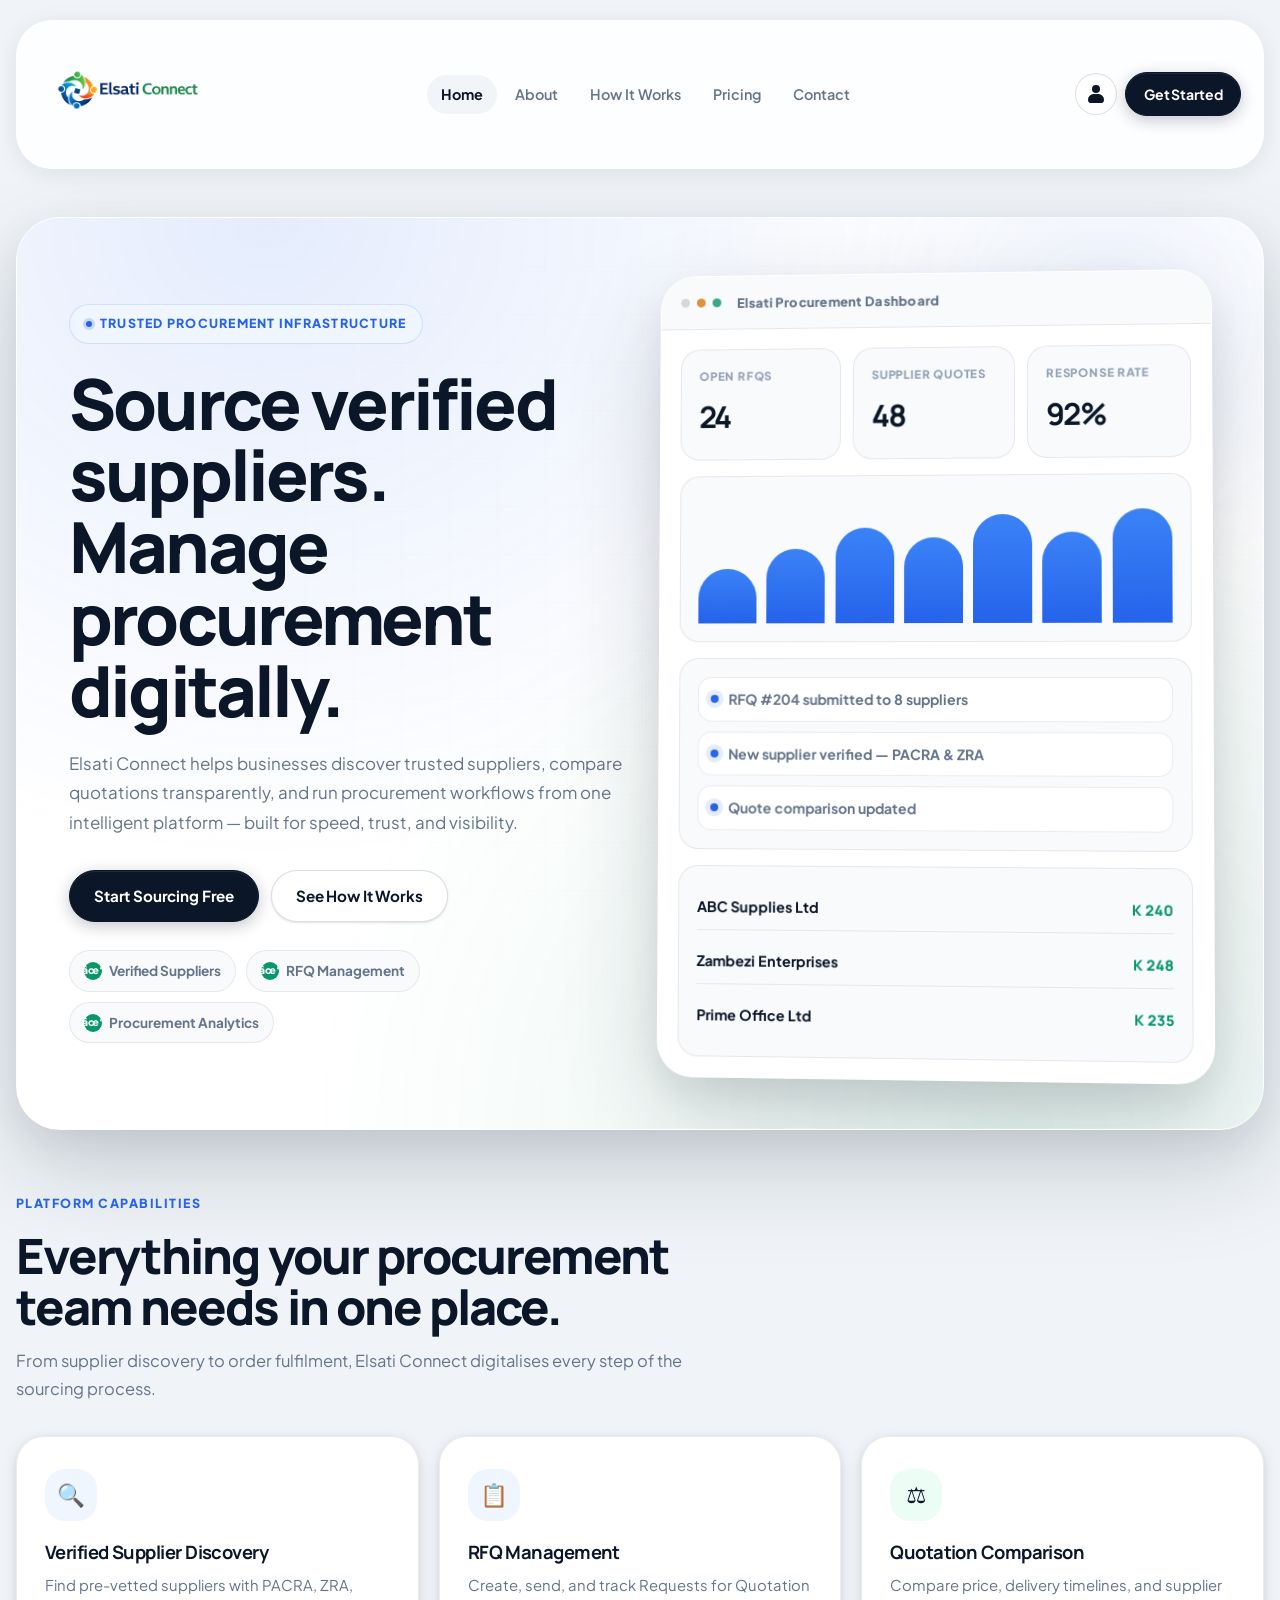
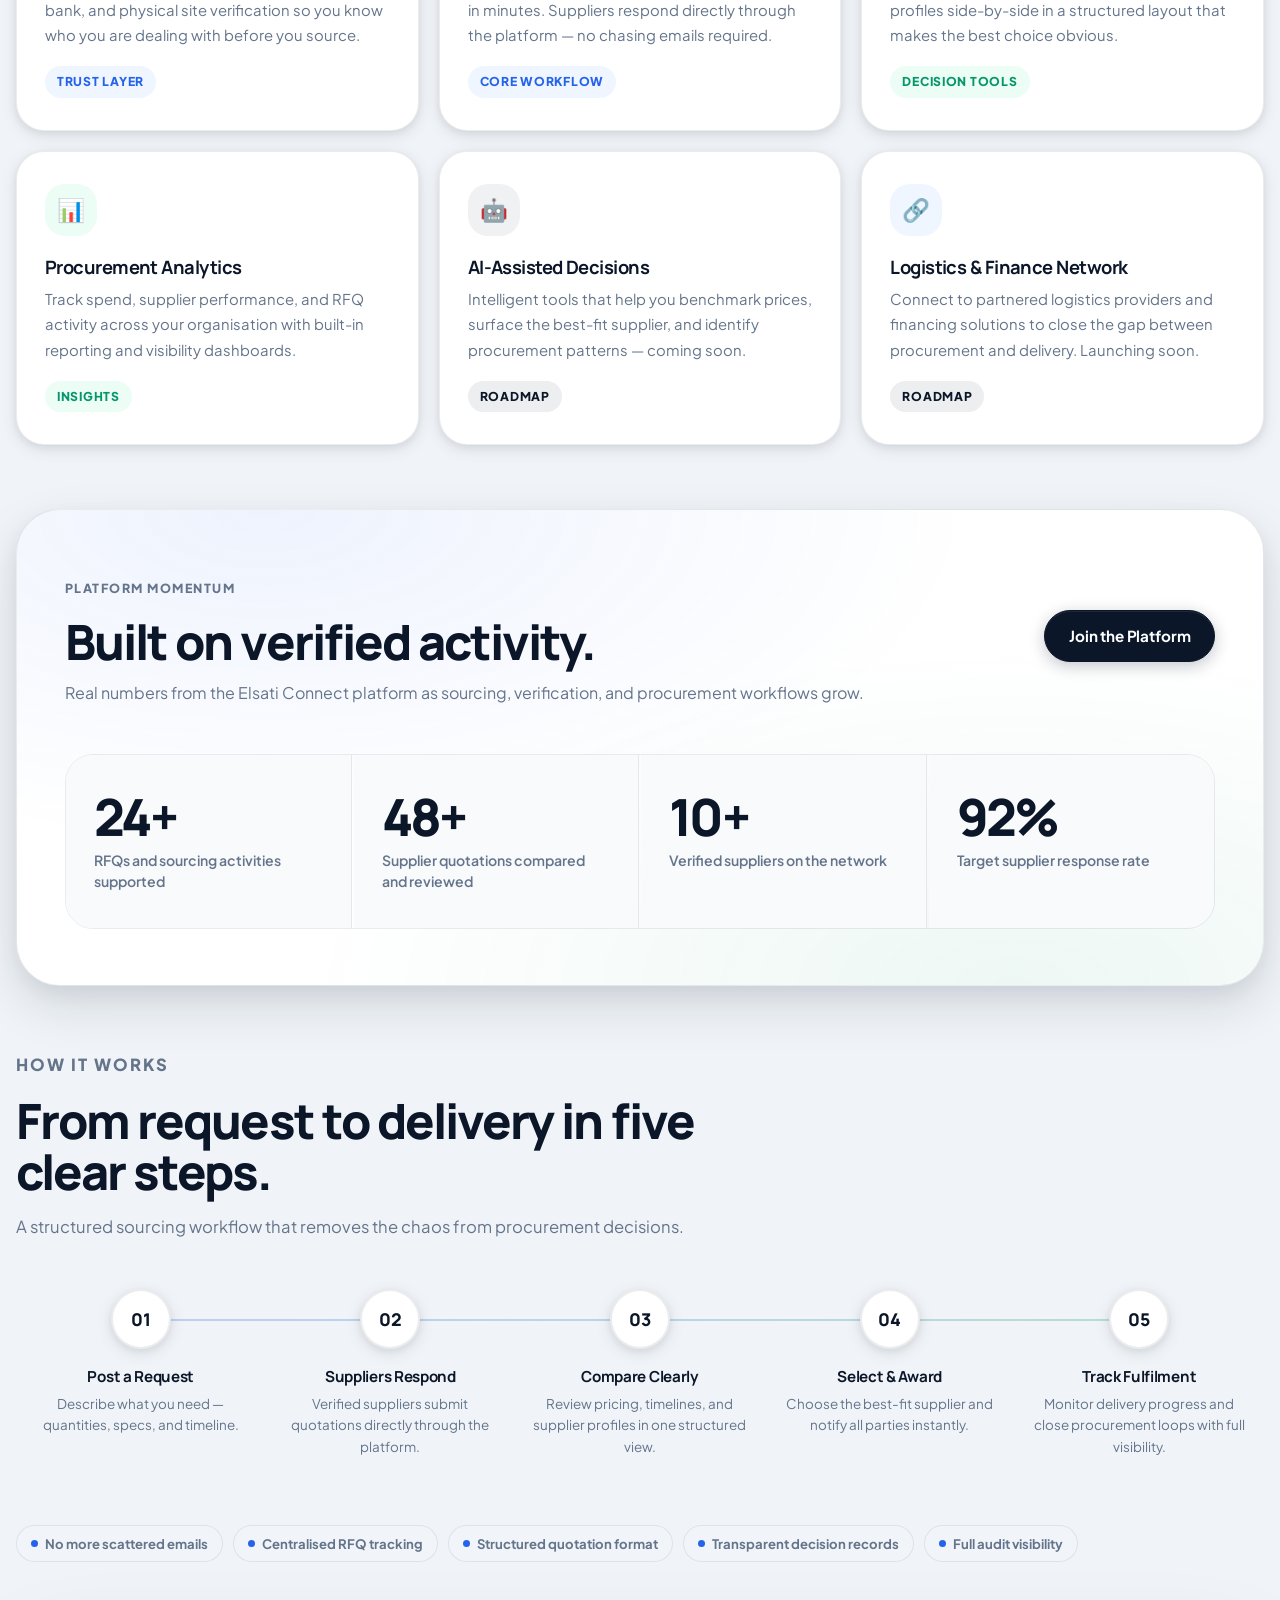
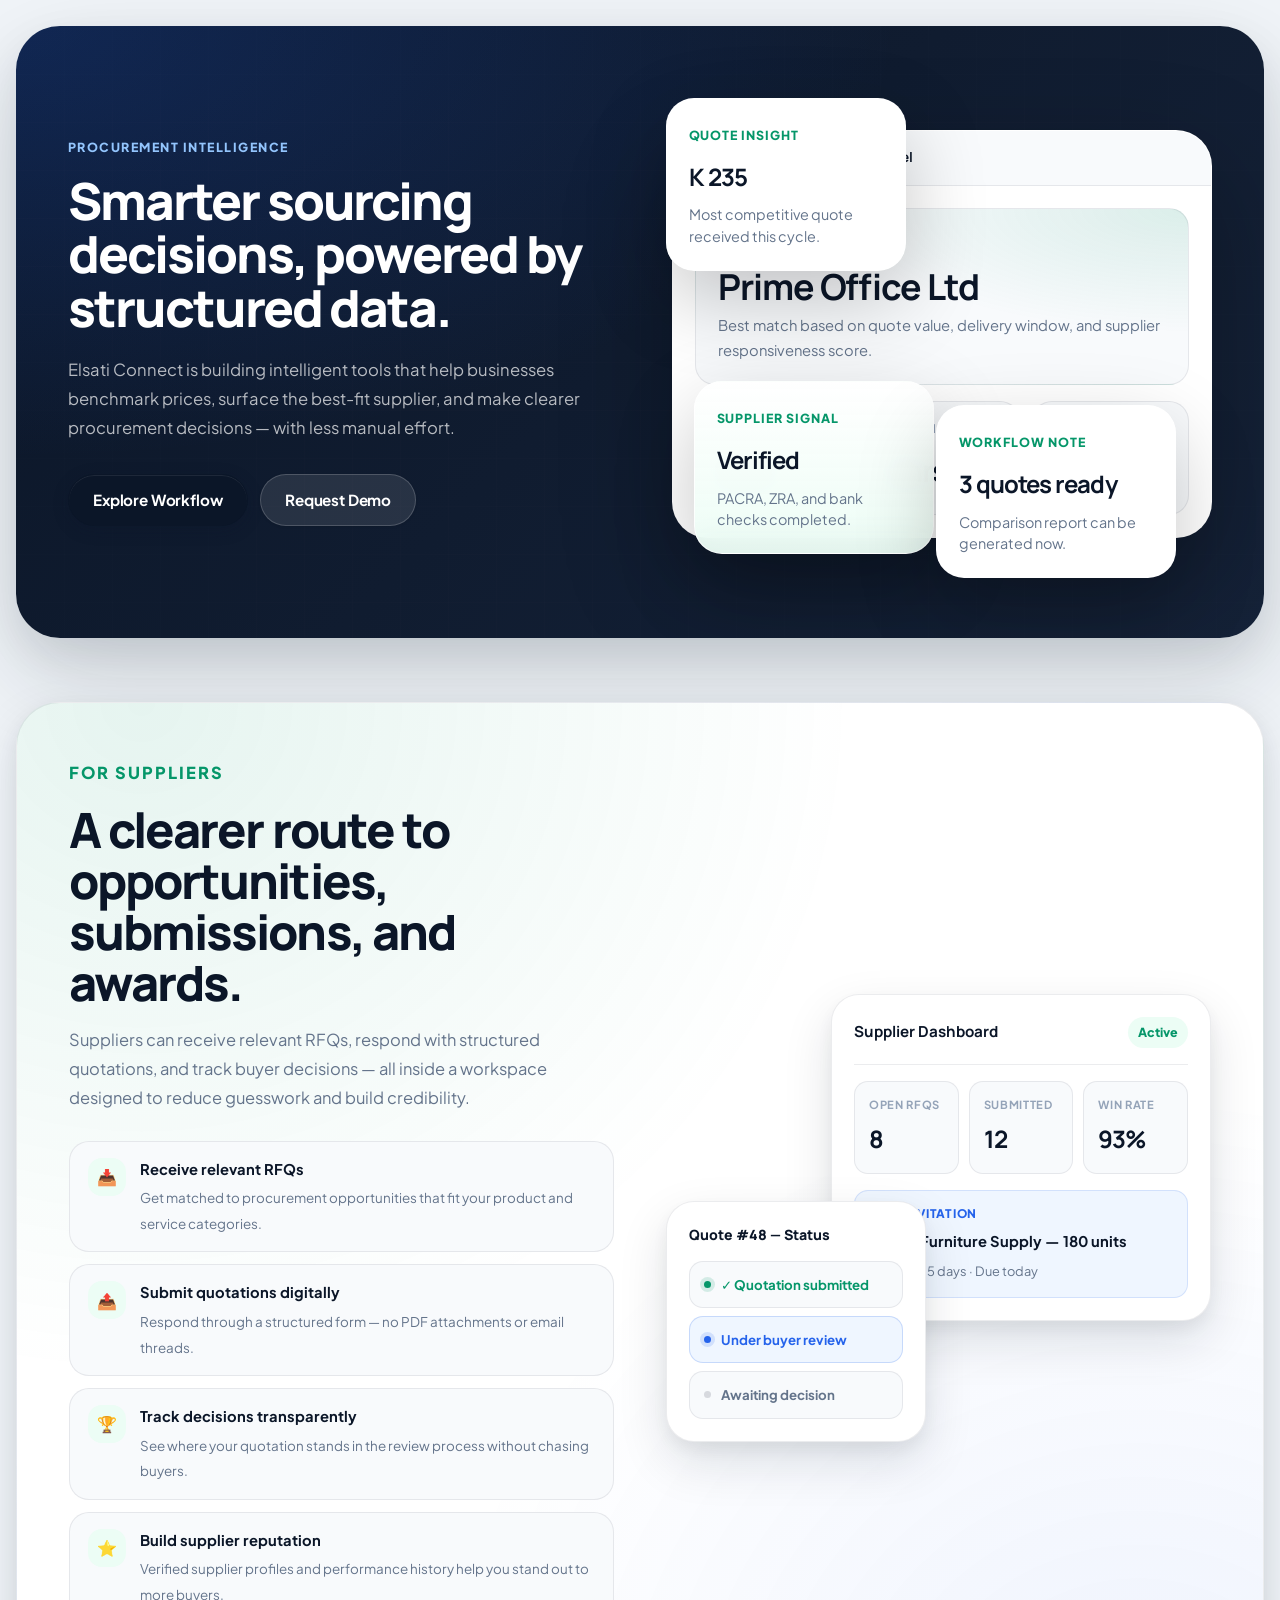
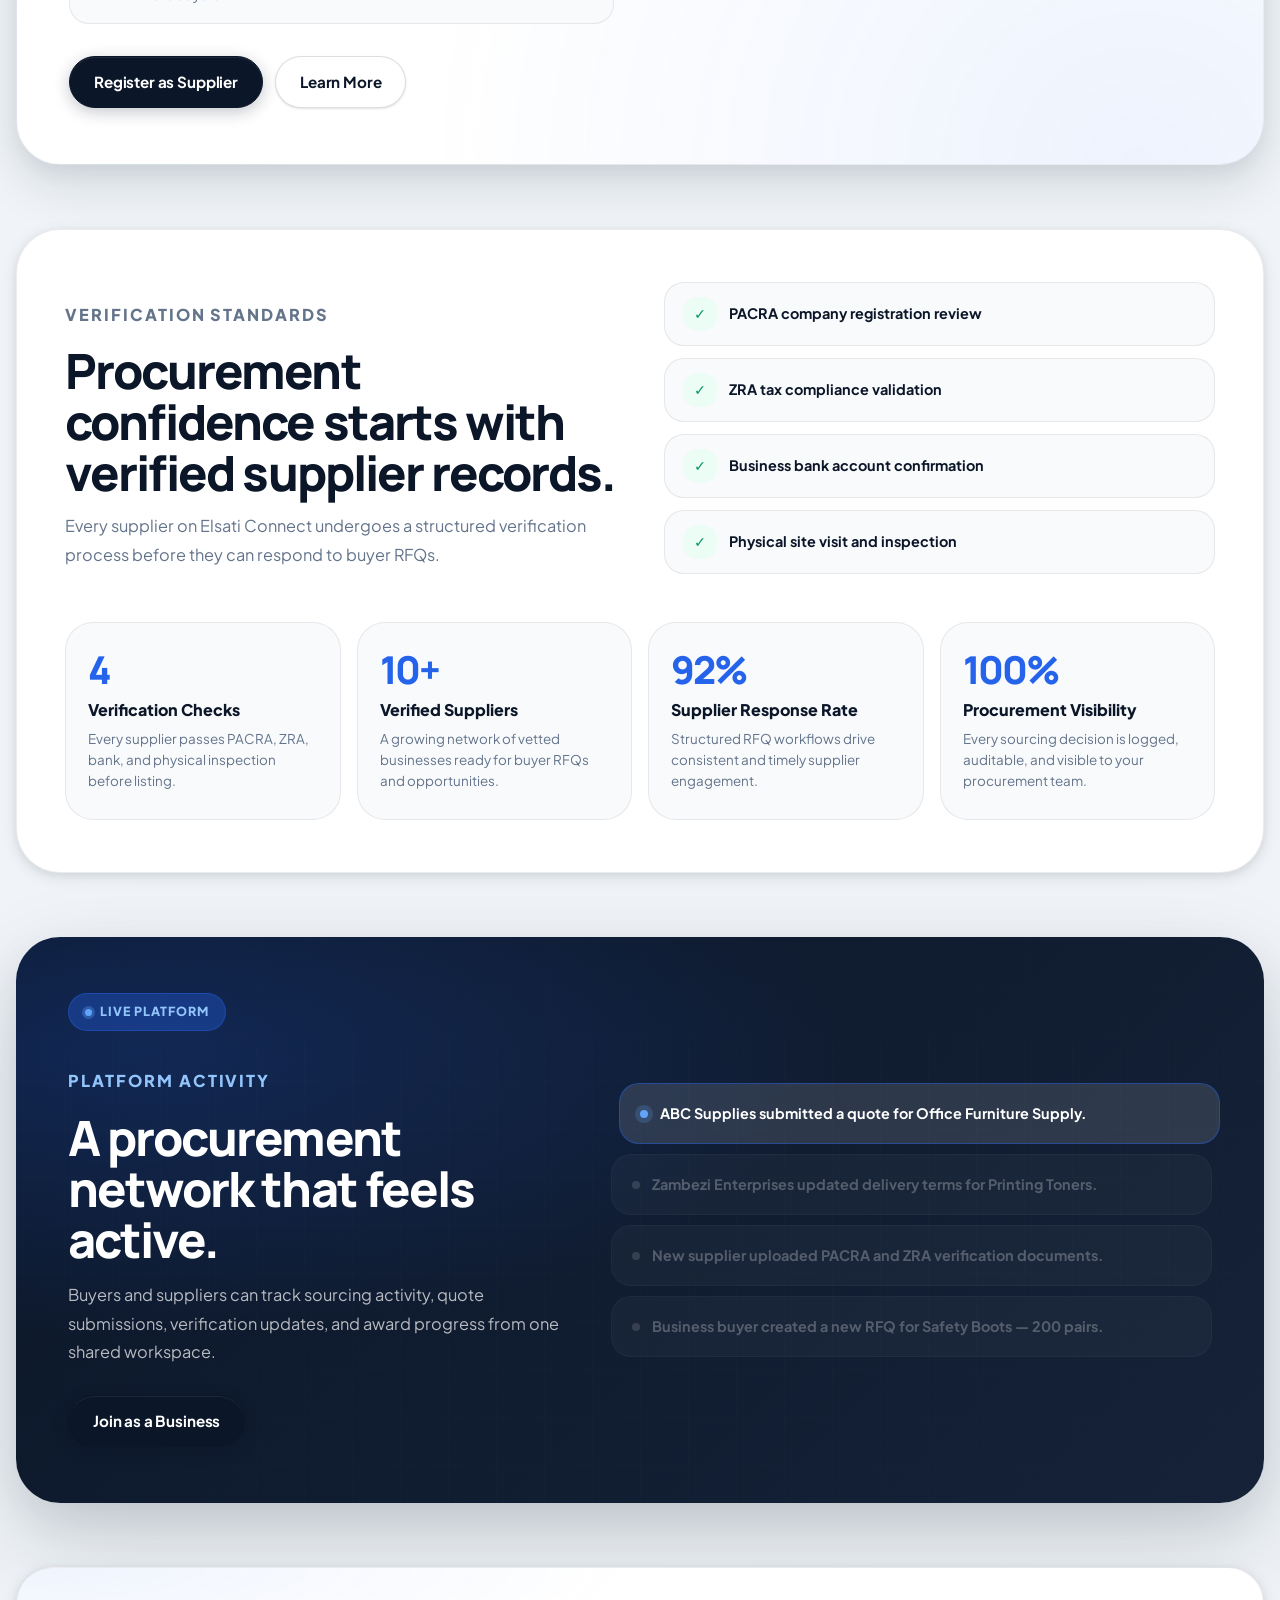
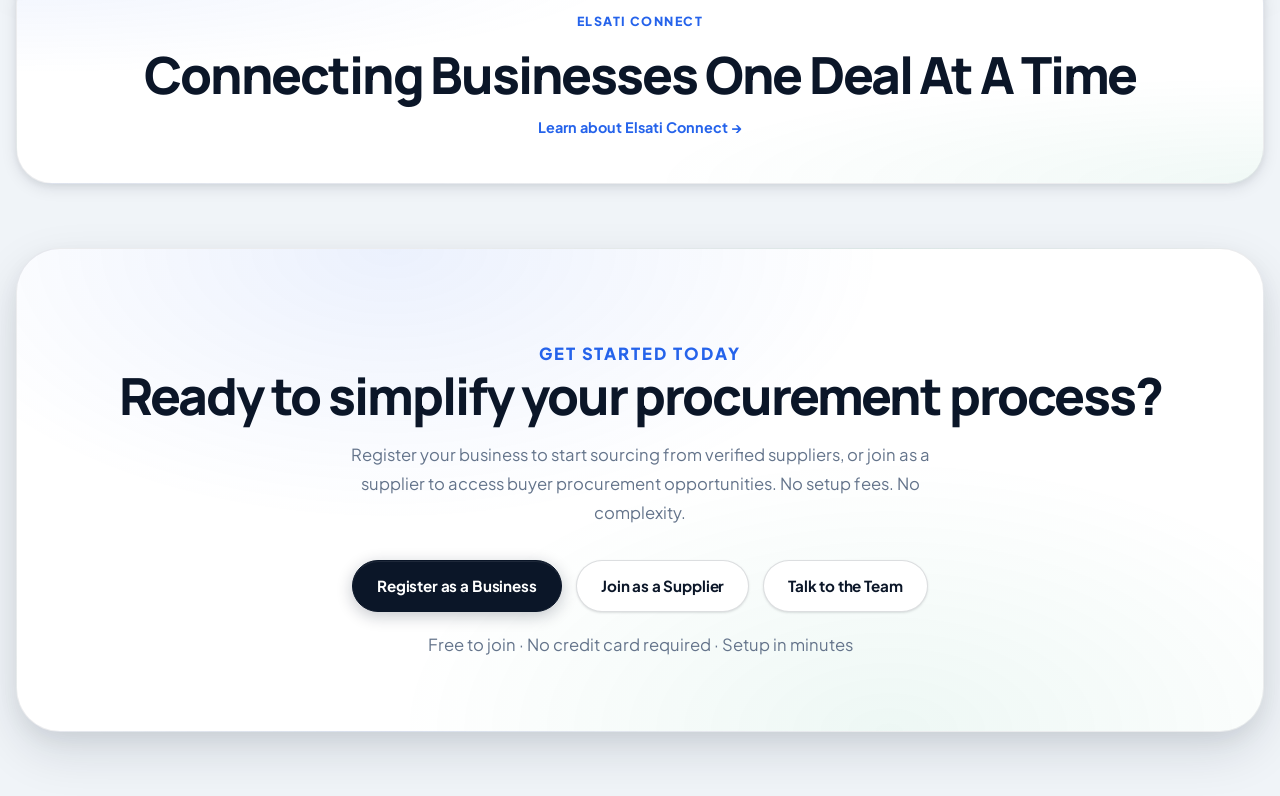
==== commit 457ea191: "Update index.html" ====
--- a/index.html
+++ b/index.html
@@ -4,86 +4,1153 @@
   <meta charset="UTF-8">
   <meta name="viewport" content="width=device-width, initial-scale=1.0">
   <title>Elsati Connect | Procurement Made Simple</title>
-  <meta name="description" content="Elsati Connect is a digital B2B procurement and trade platform for supplier discovery, procurement management, and transparent sourcing decisions.">
+  <meta name="description" content="Elsati Connect is a digital B2B procurement platform for verified supplier discovery, RFQ management, quotation comparison, and transparent sourcing decisions.">
+  <meta name="keywords" content="procurement platform, supplier discovery, RFQ management, B2B sourcing, Zambia procurement">
 
   <link rel="preconnect" href="https://fonts.googleapis.com">
   <link rel="preconnect" href="https://fonts.gstatic.com" crossorigin>
-
   <link href="https://fonts.googleapis.com/css2?family=Manrope:wght@400;500;600;700;800&family=Plus+Jakarta+Sans:wght@400;500;600;700&display=swap" rel="stylesheet">
   <link rel="stylesheet" href="styles.css">
+
+  <style>
+    /* ── Page-specific extras ─────────────────────────── */
+
+    /* Animated gradient border on hero badge */
+    .hero-badge {
+      position: relative;
+    }
+
+    /* Feature pills in the workflow section */
+    .workflow-pill {
+      display: inline-flex;
+      align-items: center;
+      gap: 7px;
+      padding: 7px 14px;
+      border-radius: var(--r-full);
+      background: var(--surface-3);
+      color: var(--muted);
+      font-size: 0.82rem;
+      font-weight: 700;
+      border: 1px solid var(--line);
+      white-space: nowrap;
+    }
+
+    .workflow-pill-dot {
+      width: 7px;
+      height: 7px;
+      border-radius: 50%;
+      background: var(--blue);
+      flex-shrink: 0;
+    }
+
+    /* Features grid */
+    .features-grid {
+      display: grid;
+      grid-template-columns: repeat(3, 1fr);
+      gap: 20px;
+      margin-top: 32px;
+    }
+
+    .feature-card {
+      padding: 32px 28px;
+      border-radius: var(--r-xl);
+      background: var(--surface);
+      border: 1px solid var(--line);
+      box-shadow: var(--shadow-md);
+      transition:
+        transform var(--duration) var(--ease),
+        box-shadow var(--duration) var(--ease),
+        border-color var(--duration) var(--ease);
+      cursor: default;
+    }
+
+    .feature-card:hover {
+      transform: translateY(-6px);
+      box-shadow: var(--shadow-lg);
+      border-color: rgba(37,99,235,0.18);
+    }
+
+    .feature-icon {
+      display: flex;
+      align-items: center;
+      justify-content: center;
+      width: 52px;
+      height: 52px;
+      border-radius: var(--r-lg);
+      margin-bottom: 22px;
+      font-size: 1.4rem;
+    }
+
+    .feature-icon-blue  {
+      background: var(--blue-pale);
+    }
+
+    .feature-icon-green {
+      background: var(--green-pale);
+    }
+
+    .feature-icon-navy {
+      background: rgba(11,22,40,0.06);
+    }
+
+    .feature-card h3 {
+      font-size: 1.15rem;
+      margin-bottom: 10px;
+      color: var(--navy);
+    }
+
+    .feature-card p {
+      color: var(--muted);
+      font-size: 0.93rem;
+      line-height: 1.7;
+    }
+
+    .feature-tag {
+      display: inline-flex;
+      margin-top: 18px;
+      padding: 6px 12px;
+      border-radius: var(--r-full);
+      font-size: 0.76rem;
+      font-weight: 800;
+      letter-spacing: 0.06em;
+      text-transform: uppercase;
+    }
+
+    .feature-tag-blue {
+      background: var(--blue-pale);
+      color: var(--blue);
+    }
+
+    .feature-tag-green {
+      background: var(--green-pale);
+      color: var(--green);
+    }
+
+    .feature-tag-navy {
+      background: rgba(11,22,40,0.07);
+      color: var(--navy);
+    }
+
+    /* Stats section */
+    .stats-section {
+      margin-top: 64px;
+      padding: 56px 48px;
+      border-radius: var(--r-3xl);
+      background:
+        radial-gradient(
+          ellipse at 20% 0%,
+          rgba(37,99,235,0.08) 0%,
+          transparent 50%
+        ),
+        radial-gradient(
+          ellipse at 80% 100%,
+          rgba(5,150,105,0.07) 0%,
+          transparent 50%
+        ),
+        var(--surface);
+
+      border: 1px solid var(--line);
+      box-shadow: var(--shadow-lg);
+    }
+
+    .stats-head {
+      display: grid;
+      grid-template-columns: 1fr auto;
+      gap: 32px;
+      align-items: center;
+      margin-bottom: 48px;
+    }
+
+    .stats-head h2 {
+      max-width: 540px;
+    }
+
+    .stats-head p {
+      color: var(--muted);
+      line-height: 1.7;
+      margin-top: 12px;
+    }
+
+    .stats-grid {
+      display: grid;
+      grid-template-columns: repeat(4, 1fr);
+      gap: 2px;
+      border-radius: var(--r-xl);
+      overflow: hidden;
+      border: 1px solid var(--line);
+    }
+
+    .stat-card {
+      padding: 36px 28px;
+      background: var(--surface-2);
+      border-right: 1px solid var(--line);
+      position: relative;
+      overflow: hidden;
+      transition: background var(--duration) var(--ease);
+    }
+
+    .stat-card:last-child {
+      border-right: 0;
+    }
+
+    .stat-card:hover {
+      background: var(--surface);
+    }
+
+    .stat-card::before {
+      content: "";
+      position: absolute;
+      bottom: 0;
+      left: 0;
+      right: 0;
+      height: 3px;
+      background: linear-gradient(
+        90deg,
+        var(--blue),
+        var(--green)
+      );
+      opacity: 0;
+      transition: opacity var(--duration) var(--ease);
+    }
+
+    .stat-card:hover::before {
+      opacity: 1;
+    }
+
+    .stat-number {
+      display: block;
+      font-family: "Manrope", sans-serif;
+      font-size: clamp(2.6rem, 4vw, 3.8rem);
+      font-weight: 800;
+      letter-spacing: -0.05em;
+      color: var(--navy);
+      line-height: 1;
+      margin-bottom: 8px;
+    }
+
+    .stat-label {
+      display: block;
+      color: var(--muted);
+      font-size: 0.88rem;
+      font-weight: 600;
+      line-height: 1.5;
+    }
+
+    /* Workflow process section */
+    .process-section {
+      margin-top: 64px;
+    }
+
+    .process-head {
+      max-width: 680px;
+      margin-bottom: 48px;
+    }
+
+    .process-head h2 {
+      margin-bottom: 14px;
+    }
+
+    .process-head p {
+      color: var(--muted);
+      font-size: 1.04rem;
+      line-height: 1.75;
+    }
+
+    .process-flow {
+      display: grid;
+      grid-template-columns: repeat(5, 1fr);
+      gap: 0;
+      position: relative;
+    }
+
+    .process-flow::before {
+      content: "";
+      position: absolute;
+      top: 30px;
+      left: 10%;
+      right: 10%;
+      height: 2px;
+      background: linear-gradient(
+        90deg,
+        var(--blue),
+        var(--green)
+      );
+      opacity: 0.25;
+      z-index: 0;
+    }
+
+    .process-step {
+      position: relative;
+      z-index: 1;
+      display: flex;
+      flex-direction: column;
+      align-items: center;
+      text-align: center;
+      padding: 0 12px 32px;
+    }
+
+    .process-num {
+      display: flex;
+      align-items: center;
+      justify-content: center;
+      width: 60px;
+      height: 60px;
+      border-radius: 50%;
+      background: var(--surface);
+      border: 2px solid var(--line);
+      font-family: "Manrope", sans-serif;
+      font-size: 1.1rem;
+      font-weight: 800;
+      color: var(--navy);
+      margin-bottom: 20px;
+      box-shadow: var(--shadow-md);
+      transition:
+        background var(--duration) var(--ease),
+        border-color var(--duration) var(--ease),
+        transform var(--duration) var(--ease);
+    }
+
+    .process-step:hover .process-num {
+      background: var(--blue);
+      border-color: var(--blue);
+      color: #fff;
+      transform: scale(1.08);
+    }
+        .process-step h4 {
+      font-size: 0.95rem;
+      margin-bottom: 8px;
+      color: var(--navy);
+    }
+
+    .process-step p {
+      font-size: 0.84rem;
+      color: var(--muted);
+      line-height: 1.6;
+    }
+
+    /* Supplier section */
+    .supplier-section {
+      margin-top: 64px;
+      display: grid;
+      grid-template-columns: 1fr 1fr;
+      gap: 52px;
+      align-items: center;
+      padding: 56px 52px;
+      border-radius: var(--r-3xl);
+      background:
+        radial-gradient(
+          ellipse at 10% 0%,
+          rgba(5,150,105,0.10) 0%,
+          transparent 45%
+        ),
+        radial-gradient(
+          ellipse at 90% 100%,
+          rgba(37,99,235,0.08) 0%,
+          transparent 45%
+        ),
+        var(--surface);
+
+      border: 1px solid var(--line);
+      box-shadow: var(--shadow-lg);
+    }
+
+    .supplier-copy .eyebrow {
+      color: var(--green);
+    }
+
+    .supplier-copy h2 {
+      margin-bottom: 18px;
+    }
+
+    .supplier-copy p {
+      color: var(--muted);
+      font-size: 1.03rem;
+      line-height: 1.75;
+    }
+
+    .supplier-features {
+      display: grid;
+      gap: 12px;
+      margin-top: 28px;
+    }
+
+    .supplier-feature {
+      display: flex;
+      align-items: flex-start;
+      gap: 14px;
+      padding: 16px 18px;
+      border-radius: var(--r-lg);
+      background: var(--surface-2);
+      border: 1px solid var(--line);
+      transition:
+        border-color var(--duration) var(--ease),
+        transform var(--duration) var(--ease);
+    }
+
+    .supplier-feature:hover {
+      border-color: rgba(5,150,105,0.25);
+      transform: translateX(5px);
+    }
+
+    .supplier-feature-icon {
+      display: flex;
+      align-items: center;
+      justify-content: center;
+      width: 38px;
+      height: 38px;
+      flex-shrink: 0;
+      border-radius: var(--r-md);
+      background: var(--green-pale);
+      color: var(--green);
+      font-size: 1rem;
+    }
+
+    .supplier-feature-text strong {
+      display: block;
+      font-size: 0.92rem;
+      color: var(--navy);
+      margin-bottom: 3px;
+    }
+
+    .supplier-feature-text span {
+      font-size: 0.84rem;
+      color: var(--muted);
+      line-height: 1.5;
+    }
+
+    /* Supplier visual mockups */
+    .supplier-visual {
+      position: relative;
+      min-height: 480px;
+    }
+
+    .supp-card {
+      position: absolute;
+      padding: 22px;
+      border-radius: var(--r-xl);
+      background: var(--surface);
+      border: 1px solid var(--line);
+      box-shadow: var(--shadow-lg);
+      backdrop-filter: blur(12px);
+    }
+
+    .supp-card-main {
+      top: 0;
+      right: 0;
+      width: min(100%, 380px);
+      animation: drift 9s ease-in-out infinite;
+    }
+
+    .supp-card-track {
+      bottom: 32px;
+      left: 0;
+      width: 260px;
+      animation: drift 7s ease-in-out infinite reverse;
+    }
+
+    .supp-topbar {
+      display: flex;
+      align-items: center;
+      justify-content: space-between;
+      margin-bottom: 16px;
+      padding-bottom: 16px;
+      border-bottom: 1px solid var(--line);
+    }
+
+    .supp-topbar strong {
+      font-family: "Manrope", sans-serif;
+      font-size: 0.95rem;
+      color: var(--navy);
+    }
+
+    .supp-topbar span {
+      font-size: 0.78rem;
+      font-weight: 800;
+      padding: 6px 10px;
+      border-radius: var(--r-full);
+      background: var(--green-pale);
+      color: var(--green);
+    }
+
+    .supp-stats {
+      display: grid;
+      grid-template-columns: repeat(3, 1fr);
+      gap: 10px;
+      margin-bottom: 16px;
+    }
+
+    .supp-stat {
+      padding: 14px;
+      border-radius: var(--r-md);
+      background: var(--surface-2);
+      border: 1px solid var(--line);
+    }
+
+    .supp-stat small {
+      display: block;
+      color: var(--muted-light);
+      font-size: 0.7rem;
+      font-weight: 700;
+      text-transform: uppercase;
+      letter-spacing: 0.06em;
+      margin-bottom: 6px;
+    }
+
+    .supp-stat strong {
+      font-family: "Manrope", sans-serif;
+      font-size: 1.5rem;
+      letter-spacing: -0.04em;
+      color: var(--navy);
+    }
+
+    .supp-rfq {
+      padding: 14px 16px;
+      border-radius: var(--r-md);
+      background: var(--blue-pale);
+      border: 1px solid rgba(37,99,235,0.14);
+    }
+
+    .supp-rfq small {
+      display: block;
+      color: var(--blue);
+      font-size: 0.74rem;
+      font-weight: 800;
+      text-transform: uppercase;
+      letter-spacing: 0.06em;
+      margin-bottom: 6px;
+    }
+
+    .supp-rfq strong {
+      display: block;
+      font-size: 0.92rem;
+      color: var(--navy);
+      margin-bottom: 4px;
+    }
+
+    .supp-rfq span {
+      font-size: 0.8rem;
+      color: var(--muted);
+    }
+
+    .supp-track-title {
+      font-family: "Manrope", sans-serif;
+      font-size: 0.88rem;
+      font-weight: 800;
+      color: var(--navy);
+      margin-bottom: 14px;
+    }
+
+    .supp-track-steps {
+      display: grid;
+      gap: 8px;
+    }
+
+    .supp-step {
+      padding: 12px 14px;
+      border-radius: var(--r-md);
+      background: var(--surface-2);
+      border: 1px solid var(--line);
+      font-size: 0.83rem;
+      font-weight: 700;
+      color: var(--muted);
+      display: flex;
+      align-items: center;
+      gap: 10px;
+    }
+
+    .supp-step::before {
+      content: "";
+      width: 7px;
+      height: 7px;
+      border-radius: 50%;
+      background: var(--line-strong);
+      flex-shrink: 0;
+    }
+
+    .supp-step.done {
+      color: var(--green);
+    }
+
+    .supp-step.done::before {
+      background: var(--green);
+      box-shadow: 0 0 0 4px rgba(5,150,105,0.15);
+    }
+
+    .supp-step.active {
+      color: var(--blue);
+      background: var(--blue-pale);
+      border-color: rgba(37,99,235,0.2);
+    }
+
+    .supp-step.active::before {
+      background: var(--blue);
+      box-shadow: 0 0 0 4px rgba(37,99,235,0.15);
+    }
+
+    /* Trust section enhanced */
+    .trust-section {
+      margin-top: 64px;
+      padding: 52px 48px;
+      border-radius: var(--r-3xl);
+      background: var(--surface);
+      border: 1px solid var(--line);
+      box-shadow: var(--shadow-md);
+    }
+
+    .trust-header {
+      display: grid;
+      grid-template-columns: 1fr 1fr;
+      gap: 48px;
+      align-items: center;
+      margin-bottom: 48px;
+    }
+
+    .trust-header p {
+      color: var(--muted);
+      font-size: 1.02rem;
+      line-height: 1.75;
+      margin-top: 14px;
+    }
+
+    .trust-checks {
+      display: grid;
+      gap: 12px;
+    }
+
+    .trust-check {
+      display: flex;
+      align-items: center;
+      gap: 12px;
+      padding: 14px 18px;
+      border-radius: var(--r-lg);
+      background: var(--surface-2);
+      border: 1px solid var(--line);
+      font-weight: 700;
+      font-size: 0.9rem;
+      color: var(--navy);
+    }
+        .trust-check:hover {
+      border-color: rgba(5,150,105,0.25);
+      transform: translateX(5px);
+    }
+
+    .trust-check-icon {
+      display: flex;
+      align-items: center;
+      justify-content: center;
+      width: 34px;
+      height: 34px;
+      border-radius: var(--r-md);
+      background: var(--green-pale);
+      color: var(--green);
+      font-size: 0.9rem;
+      flex-shrink: 0;
+      font-weight: 900;
+    }
+
+    .trust-badges-grid {
+      display: grid;
+      grid-template-columns: repeat(4, 1fr);
+      gap: 16px;
+    }
+
+    .trust-badge-card {
+      padding: 28px 22px;
+      border-radius: var(--r-xl);
+      background: var(--surface-2);
+      border: 1px solid var(--line);
+      transition:
+        transform var(--duration) var(--ease),
+        box-shadow var(--duration) var(--ease),
+        border-color var(--duration) var(--ease);
+    }
+
+    .trust-badge-card:hover {
+      transform: translateY(-5px);
+      box-shadow: var(--shadow-lg);
+      border-color: rgba(37,99,235,0.18);
+    }
+
+    .trust-badge-num {
+      font-family: "Manrope", sans-serif;
+      font-size: 2.4rem;
+      font-weight: 800;
+      letter-spacing: -0.05em;
+      color: var(--blue);
+      line-height: 1;
+      margin-bottom: 8px;
+    }
+
+    .trust-badge-label {
+      display: block;
+      font-weight: 800;
+      color: var(--navy);
+      margin-bottom: 6px;
+    }
+
+    .trust-badge-desc {
+      color: var(--muted);
+      font-size: 0.84rem;
+      line-height: 1.55;
+    }
+
+    /* Live activity section */
+    .live-section {
+      margin-top: 64px;
+      padding: 56px 52px;
+      border-radius: var(--r-3xl);
+      background:
+        radial-gradient(
+          ellipse at 10% 20%,
+          rgba(37,99,235,0.22),
+          transparent 45%
+        ),
+        linear-gradient(
+          135deg,
+          var(--navy),
+          var(--navy-mid)
+        );
+
+      color: #fff;
+      box-shadow: var(--shadow-xl);
+      display: grid;
+      grid-template-columns: 0.9fr 1.1fr;
+      gap: 52px;
+      align-items: center;
+      position: relative;
+      overflow: hidden;
+    }
+
+    .live-section::after {
+      content: "";
+      position: absolute;
+      inset: 0;
+      opacity: 0.07;
+      background-image:
+        linear-gradient(
+          rgba(255,255,255,0.12) 1px,
+          transparent 1px
+        ),
+        linear-gradient(
+          90deg,
+          rgba(255,255,255,0.12) 1px,
+          transparent 1px
+        );
+
+      background-size: 48px 48px;
+      pointer-events: none;
+    }
+
+    .live-copy,
+    .live-ticker {
+      position: relative;
+      z-index: 1;
+    }
+
+    .live-copy .eyebrow {
+      color: rgba(147,197,253,1);
+    }
+
+    .live-copy h2 {
+      color: #fff;
+    }
+
+    .live-copy p {
+      color: rgba(255,255,255,0.7);
+      font-size: 1.02rem;
+      line-height: 1.75;
+      margin-top: 16px;
+    }
+
+    .live-pulse {
+      display: inline-flex;
+      align-items: center;
+      gap: 8px;
+      margin-bottom: 20px;
+      padding: 8px 16px;
+      border-radius: var(--r-full);
+      background: rgba(37,99,235,0.35);
+      border: 1px solid rgba(37,99,235,0.4);
+      font-size: 0.78rem;
+      font-weight: 800;
+      color: rgba(147,197,253,1);
+      letter-spacing: 0.08em;
+      text-transform: uppercase;
+    }
+
+    .live-dot {
+      width: 7px;
+      height: 7px;
+      border-radius: 50%;
+      background: #60A5FA;
+      box-shadow: 0 0 0 3px rgba(96,165,250,0.3);
+      animation: pulseDot 1.8s ease infinite;
+    }
+
+    .ticker-list {
+      display: grid;
+      gap: 10px;
+      list-style: none;
+      padding: 0;
+      margin: 0;
+    }
+
+    .ticker-item {
+      display: flex;
+      align-items: center;
+      gap: 12px;
+      padding: 18px 20px;
+      border-radius: var(--r-lg);
+      background: rgba(255,255,255,0.07);
+      border: 1px solid rgba(255,255,255,0.07);
+      color: rgba(255,255,255,0.6);
+      font-weight: 700;
+      font-size: 0.9rem;
+      opacity: 0.45;
+
+      transition:
+        opacity 0.35s ease,
+        transform 0.35s ease,
+        border-color 0.35s ease,
+        background 0.35s ease;
+    }
+
+    .ticker-item.active {
+      opacity: 1;
+      transform: translateX(8px);
+      color: #fff;
+      background: rgba(255,255,255,0.12);
+      border-color: rgba(37,99,235,0.45);
+    }
+
+    .ticker-dot {
+      width: 8px;
+      height: 8px;
+      border-radius: 50%;
+      background: rgba(255,255,255,0.3);
+      flex-shrink: 0;
+
+      transition:
+        background 0.35s ease,
+        box-shadow 0.35s ease;
+    }
+
+    .ticker-item.active .ticker-dot {
+      background: #60A5FA;
+      box-shadow: 0 0 0 5px rgba(96,165,250,0.2);
+    }
+
+    /* CTA section */
+    .cta-section {
+      margin-top: 64px;
+      padding: 72px 56px;
+      text-align: center;
+      border-radius: var(--r-3xl);
+
+      background:
+        radial-gradient(
+          ellipse at 30% 0%,
+          rgba(37,99,235,0.09),
+          transparent 40%
+        ),
+        radial-gradient(
+          ellipse at 70% 100%,
+          rgba(5,150,105,0.07),
+          transparent 40%
+        ),
+        var(--surface);
+
+      border: 1px solid var(--line);
+      box-shadow: var(--shadow-lg);
+    }
+
+    .cta-section .eyebrow {
+      color: var(--blue);
+    }
+
+    .cta-section h2 {
+      font-size: clamp(2.2rem, 4vw, 3.6rem);
+    }
+
+    .cta-section p {
+      max-width: 600px;
+      margin: 18px auto 0;
+      color: var(--muted);
+      font-size: 1.04rem;
+      line-height: 1.75;
+    }
+
+    .cta-actions {
+      display: flex;
+      flex-wrap: wrap;
+      justify-content: center;
+      gap: 14px;
+      margin-top: var(--sp-4);
+    }
+
+    .cta-note {
+      margin-top: 24px;
+      font-size: 0.84rem;
+      color: var(--muted-light);
+    }
+
+    /* Tagline */
+    .brand-tagline {
+      margin-top: 64px;
+    }
+
+    .brand-tagline-inner {
+      display: block;
+      padding: 44px 40px;
+      text-align: center;
+      border-radius: var(--r-2xl);
+
+      background:
+        radial-gradient(
+          ellipse at top left,
+          rgba(37,99,235,0.07),
+          transparent 35%
+        ),
+        radial-gradient(
+          ellipse at bottom right,
+          rgba(5,150,105,0.06),
+          transparent 35%
+        ),
+        var(--surface);
+
+      border: 1px solid var(--line);
+      box-shadow: var(--shadow-md);
+
+      transition:
+        transform var(--duration) var(--ease),
+        box-shadow var(--duration) var(--ease);
+    }
+
+    .brand-tagline-inner:hover {
+      transform: translateY(-4px);
+      box-shadow: var(--shadow-xl);
+    }
+        .brand-tagline-inner .eyebrow {
+      color: var(--blue);
+    }
+
+    .brand-tagline-inner h2 {
+      font-size: clamp(2rem, 4vw, 3.4rem);
+      margin-bottom: 12px;
+    }
+
+    .brand-tagline-inner span {
+      display: inline-flex;
+      align-items: center;
+      gap: 6px;
+      color: var(--blue);
+      font-weight: 700;
+      font-size: 0.9rem;
+    }
+
+    /* Responsive for new sections */
+    @media (max-width: 1120px) {
+      .features-grid {
+        grid-template-columns: repeat(2, 1fr);
+      }
+
+      .stats-grid {
+        grid-template-columns: repeat(2, 1fr);
+      }
+
+      .process-flow {
+        grid-template-columns: 1fr;
+      }
+
+      .process-flow::before {
+        display: none;
+      }
+
+      .supplier-section {
+        grid-template-columns: 1fr;
+      }
+
+      .trust-header {
+        grid-template-columns: 1fr;
+      }
+
+      .trust-badges-grid {
+        grid-template-columns: repeat(2, 1fr);
+      }
+
+      .live-section {
+        grid-template-columns: 1fr;
+      }
+
+      .stats-head {
+        grid-template-columns: 1fr;
+      }
+    }
+
+    @media (max-width: 640px) {
+
+      .features-grid {
+        grid-template-columns: 1fr;
+      }
+
+      .stats-grid {
+        grid-template-columns: 1fr;
+      }
+
+      .trust-badges-grid {
+        grid-template-columns: 1fr;
+      }
+
+      .stats-section,
+      .supplier-section,
+      .trust-section,
+      .live-section,
+      .cta-section {
+        padding: 32px 24px;
+        border-radius: var(--r-2xl);
+      }
+
+      .supp-card {
+        position: relative;
+        left: auto;
+        right: auto;
+        top: auto;
+        bottom: auto;
+        width: 100%;
+        margin-bottom: 14px;
+        animation: none;
+      }
+
+      .supplier-visual {
+        min-height: auto;
+      }
+
+      .supp-stats {
+        grid-template-columns: 1fr;
+      }
+
+      .trust-header {
+        gap: 28px;
+      }
+
+      .process-step {
+        padding-bottom: 24px;
+      }
+    }
+  </style>
 </head>
 
 <body>
   <div class="site-shell">
 
+    <!-- ── NAVIGATION ──────────────────────────────────── -->
     <header class="topbar">
-      <a class="brand brand-image" href="index.html" aria-label="Elsati Connect home">
-        <img src="elsati.png" alt="Elsati Connect logo">
+
+      <a class="brand brand-image"
+         href="index.html"
+         aria-label="Elsati Connect home">
+        <img src="elsati.png" alt="Elsati Connect">
       </a>
 
       <nav class="nav" aria-label="Main navigation">
         <a class="active" href="index.html">Home</a>
-        <a href="about.html">About Us</a>
+        <a href="about.html">About</a>
         <a href="how-it-works.html">How It Works</a>
         <a href="pricing.html">Pricing</a>
         <a href="contact.html">Contact</a>
       </nav>
 
       <div class="topbar-actions topbar-actions-compact">
-        <a class="login-icon-link" href="signin.html" aria-label="Log in">
-          <span class="login-icon"></span>
+        <a class="login-icon-link"
+           href="signin.html"
+           aria-label="Sign in">
+          <span class="login-icon" aria-hidden="true"></span>
         </a>
 
-        <button class="mobile-menu-toggle" type="button" aria-label="Open menu" aria-expanded="false">
-          <span></span>
-          <span></span>
-          <span></span>
-        </button>
+        <a class="button button-primary button-small"
+           href="register-business.html">
+          Get Started
+        </a>
       </div>
+
     </header>
 
     <main>
 
-      <section class="journey-section hero-journey premium-hero" id="home">
-        <div class="hero-gradient"></div>
-        <div class="hero-grid-lines"></div>
+      <!-- ── HERO ────────────────────────────────────────── -->
+      <section class="journey-section hero-journey premium-hero"
+               id="home"
+               aria-label="Hero">
+
+        <div class="hero-gradient" aria-hidden="true"></div>
+        <div class="hero-grid-lines" aria-hidden="true"></div>
 
         <div class="journey-copy reveal premium-copy">
-          <div class="hero-badge">Trusted Procurement Infrastructure</div>
-
-          <h1>Find trusted suppliers. Manage procurement digitally.</h1>
+
+          <div class="hero-badge" aria-label="Platform status">
+            Trusted Procurement Infrastructure
+          </div>
+
+          <h1>
+            Source verified suppliers.
+            Manage procurement digitally.
+          </h1>
 
           <p class="hero-text">
-            Elsati Connect helps businesses source verified suppliers, compare quotations transparently,
-            and manage procurement workflows from one intelligent platform.
+            Elsati Connect helps businesses discover trusted suppliers,
+            compare quotations transparently, and run procurement workflows
+            from one intelligent platform — built for speed,
+            trust, and visibility.
           </p>
 
           <div class="hero-actions">
-            <a class="button button-primary" href="register-business.html">Start Sourcing</a>
-            <a class="button button-secondary" href="how-it-works.html">Explore Platform</a>
-          </div>
-
-          <div class="hero-mini-trust">
-            <span>✓ Verified Suppliers</span>
-            <span>✓ RFQ Management</span>
-            <span>✓ Procurement Analytics</span>
-          </div>
+            <a class="button button-primary"
+               href="register-business.html">
+              Start Sourcing Free
+            </a>
+
+            <a class="button button-secondary"
+               href="how-it-works.html">
+              See How It Works
+            </a>
+          </div>
+
+          <div class="hero-mini-trust"
+               role="list"
+               aria-label="Key features">
+
+            <span role="listitem">Verified Suppliers</span>
+            <span role="listitem">RFQ Management</span>
+            <span role="listitem">Procurement Analytics</span>
+
+          </div>
+
         </div>
 
-        <div class="premium-dashboard reveal">
+        <!-- Floating dashboard mockup -->
+        <div class="premium-dashboard reveal"
+             aria-hidden="true">
+
           <div class="dashboard-window">
+
             <div class="dashboard-topbar">
+
               <div class="window-dots">
                 <span></span>
                 <span></span>
                 <span></span>
               </div>
 
-              <div class="dashboard-label">Elsati Procurement Dashboard</div>
+              <div class="dashboard-label">
+                Elsati Procurement Dashboard
+              </div>
+
             </div>
 
             <div class="dashboard-body">
+
               <div class="dashboard-stats">
+
                 <article>
                   <small>Open RFQs</small>
                   <strong>24</strong>
@@ -98,9 +1165,12 @@
                   <small>Response Rate</small>
                   <strong>92%</strong>
                 </article>
+
               </div>
 
-              <div class="dashboard-chart">
+              <div class="dashboard-chart"
+                   aria-label="Procurement activity chart">
+
                 <div class="chart-bars">
                   <span style="--h:42%"></span>
                   <span style="--h:58%"></span>
@@ -110,97 +1180,382 @@
                   <span style="--h:70%"></span>
                   <span style="--h:88%"></span>
                 </div>
+
               </div>
 
               <div class="dashboard-activity">
+
                 <div class="activity-item">
-                  <span class="activity-dot"></span>
-                  RFQ #204 submitted
+                  <span class="activity-dot"
+                        aria-hidden="true"></span>
+                  RFQ #204 submitted to 8 suppliers
                 </div>
 
                 <div class="activity-item">
-                  <span class="activity-dot"></span>
-                  Supplier verified
+                  <span class="activity-dot"
+                        aria-hidden="true"></span>
+                  New supplier verified — PACRA &amp; ZRA
                 </div>
 
                 <div class="activity-item">
-                  <span class="activity-dot"></span>
-                  AI comparison updated
+                  <span class="activity-dot"
+                        aria-hidden="true"></span>
+                  Quote comparison updated
                 </div>
+
               </div>
-
-              <div class="supplier-ranking">
-                <h4>Top Ranked Suppliers</h4>
-
-                <div class="rank-row">
-                  <span>Prime Office Ltd</span>
-                  <strong>92%</strong>
+                            <div class="dashboard-quotes">
+
+                <div class="quote-row">
+                  <strong>ABC Supplies Ltd</strong>
+                  <span>K 240</span>
                 </div>
 
-                <div class="rank-row">
-                  <span>ABC Supplies</span>
-                  <strong>88%</strong>
+                <div class="quote-row">
+                  <strong>Zambezi Enterprises</strong>
+                  <span>K 248</span>
                 </div>
 
-                <div class="rank-row">
-                  <span>Zambezi Enterprises</span>
-                  <strong>84%</strong>
+                <div class="quote-row">
+                  <strong>Prime Office Ltd</strong>
+                  <span>K 235</span>
                 </div>
+
               </div>
+
             </div>
           </div>
         </div>
       </section>
 
-      <section class="enterprise-metrics reveal">
-        <article>
-          <strong>10+</strong>
-          <span>Verified Suppliers</span>
-        </article>
-
-        <article>
-          <strong>24+</strong>
-          <span>RFQs Managed</span>
-        </article>
-
-        <article>
-          <strong>48+</strong>
-          <span>Quotations Compared</span>
-        </article>
-
-        <article>
-          <strong>92%</strong>
-          <span>Response Visibility</span>
-        </article>
+
+      <!-- ── FEATURES ─────────────────────────────────────── -->
+      <section class="reveal"
+               aria-labelledby="features-heading"
+               style="margin-top:64px;">
+
+        <div style="max-width:680px; margin-bottom:8px;">
+          <p class="eyebrow">Platform Capabilities</p>
+
+          <h2 id="features-heading">
+            Everything your procurement team needs in one place.
+          </h2>
+
+          <p style="color:var(--muted);line-height:1.75;margin-top:14px;font-size:1.03rem;">
+            From supplier discovery to order fulfilment,
+            Elsati Connect digitalises every step of the sourcing process.
+          </p>
+        </div>
+
+        <div class="features-grid">
+
+          <article class="feature-card stagger-item">
+            <div class="feature-icon feature-icon-blue"
+                 aria-hidden="true">🔍</div>
+
+            <h3>Verified Supplier Discovery</h3>
+
+            <p>
+              Find pre-vetted suppliers with PACRA, ZRA, bank,
+              and physical site verification so you know who you are
+              dealing with before you source.
+            </p>
+
+            <span class="feature-tag feature-tag-blue">
+              Trust Layer
+            </span>
+          </article>
+
+          <article class="feature-card stagger-item">
+            <div class="feature-icon feature-icon-blue"
+                 aria-hidden="true">📋</div>
+
+            <h3>RFQ Management</h3>
+
+            <p>
+              Create, send, and track Requests for Quotation in minutes.
+              Suppliers respond directly through the platform — no chasing
+              emails required.
+            </p>
+
+            <span class="feature-tag feature-tag-blue">
+              Core Workflow
+            </span>
+          </article>
+
+          <article class="feature-card stagger-item">
+            <div class="feature-icon feature-icon-green"
+                 aria-hidden="true">⚖️</div>
+
+            <h3>Quotation Comparison</h3>
+
+            <p>
+              Compare price, delivery timelines, and supplier profiles
+              side-by-side in a structured layout that makes the best
+              choice obvious.
+            </p>
+
+            <span class="feature-tag feature-tag-green">
+              Decision Tools
+            </span>
+          </article>
+
+          <article class="feature-card stagger-item">
+            <div class="feature-icon feature-icon-green"
+                 aria-hidden="true">📊</div>
+
+            <h3>Procurement Analytics</h3>
+
+            <p>
+              Track spend, supplier performance, and RFQ activity across
+              your organisation with built-in reporting and visibility
+              dashboards.
+            </p>
+
+            <span class="feature-tag feature-tag-green">
+              Insights
+            </span>
+          </article>
+
+          <article class="feature-card stagger-item">
+            <div class="feature-icon feature-icon-navy"
+                 aria-hidden="true">🤖</div>
+
+            <h3>AI-Assisted Decisions</h3>
+
+            <p>
+              Intelligent tools that help you benchmark prices,
+              surface the best-fit supplier, and identify procurement
+              patterns — coming soon.
+            </p>
+
+            <span class="feature-tag feature-tag-navy">
+              Roadmap
+            </span>
+          </article>
+
+          <article class="feature-card stagger-item">
+            <div class="feature-icon feature-icon-blue"
+                 aria-hidden="true">🔗</div>
+
+            <h3>Logistics &amp; Finance Network</h3>
+
+            <p>
+              Connect to partnered logistics providers and financing
+              solutions to close the gap between procurement and delivery.
+              Launching soon.
+            </p>
+
+            <span class="feature-tag feature-tag-navy">
+              Roadmap
+            </span>
+          </article>
+
+        </div>
       </section>
 
-      <section class="process-strip reveal">
-        <div>Create RFQ</div>
-        <div>Supplier Matching</div>
-        <div>Quote Comparison</div>
-        <div>Award Supplier</div>
-        <div>Track Delivery</div>
+
+      <!-- ── STATISTICS ───────────────────────────────────── -->
+      <section class="stats-section reveal"
+               aria-labelledby="stats-heading">
+
+        <div class="stats-head">
+
+          <div>
+            <p class="eyebrow">Platform Momentum</p>
+
+            <h2 id="stats-heading">
+              Built on verified activity.
+            </h2>
+
+            <p>
+              Real numbers from the Elsati Connect platform as sourcing,
+              verification, and procurement workflows grow.
+            </p>
+          </div>
+
+          <div>
+            <a class="button button-primary"
+               href="register-business.html">
+              Join the Platform
+            </a>
+          </div>
+
+        </div>
+
+        <div class="stats-grid"
+             role="list"
+             aria-label="Platform statistics">
+
+          <div class="stat-card" role="listitem">
+            <span class="stat-number metric"
+                  data-target="24"
+                  data-suffix="+">0</span>
+            <span class="stat-label">
+              RFQs and sourcing activities supported
+            </span>
+          </div>
+
+          <div class="stat-card" role="listitem">
+            <span class="stat-number metric"
+                  data-target="48"
+                  data-suffix="+">0</span>
+            <span class="stat-label">
+              Supplier quotations compared and reviewed
+            </span>
+          </div>
+                    <div class="stat-card" role="listitem">
+            <span class="stat-number metric"
+                  data-target="10"
+                  data-suffix="+">0</span>
+            <span class="stat-label">
+              Verified suppliers on the network
+            </span>
+          </div>
+
+          <div class="stat-card" role="listitem">
+            <span class="stat-number metric"
+                  data-target="92"
+                  data-suffix="%">0</span>
+            <span class="stat-label">
+              Target supplier response rate
+            </span>
+          </div>
+
+        </div>
       </section>
 
-      <section class="ai-intelligence-section reveal">
+
+      <!-- ── HOW IT WORKS (inline) ───────────────────────── -->
+      <section class="process-section reveal"
+               aria-labelledby="process-heading">
+
+        <div class="process-head">
+          <p class="eyebrow">How It Works</p>
+
+          <h2 id="process-heading">
+            From request to delivery in five clear steps.
+          </h2>
+
+          <p>
+            A structured sourcing workflow that removes the chaos from
+            procurement decisions.
+          </p>
+        </div>
+
+        <div class="process-flow" role="list">
+
+          <div class="process-step" role="listitem">
+            <div class="process-num" aria-hidden="true">01</div>
+            <h4>Post a Request</h4>
+            <p>Describe what you need — quantities, specs, and timeline.</p>
+          </div>
+
+          <div class="process-step" role="listitem">
+            <div class="process-num" aria-hidden="true">02</div>
+            <h4>Suppliers Respond</h4>
+            <p>
+              Verified suppliers submit quotations directly through
+              the platform.
+            </p>
+          </div>
+
+          <div class="process-step" role="listitem">
+            <div class="process-num" aria-hidden="true">03</div>
+            <h4>Compare Clearly</h4>
+            <p>
+              Review pricing, timelines, and supplier profiles in one
+              structured view.
+            </p>
+          </div>
+
+          <div class="process-step" role="listitem">
+            <div class="process-num" aria-hidden="true">04</div>
+            <h4>Select &amp; Award</h4>
+            <p>
+              Choose the best-fit supplier and notify all parties instantly.
+            </p>
+          </div>
+
+          <div class="process-step" role="listitem">
+            <div class="process-num" aria-hidden="true">05</div>
+            <h4>Track Fulfilment</h4>
+            <p>
+              Monitor delivery progress and close procurement loops with
+              full visibility.
+            </p>
+          </div>
+
+        </div>
+
+        <div style="margin-top:36px; display:flex; flex-wrap:wrap; gap:10px;"
+             role="list"
+             aria-label="Workflow features">
+
+          <span class="workflow-pill">
+            <span class="workflow-pill-dot"></span>
+            No more scattered emails
+          </span>
+
+          <span class="workflow-pill">
+            <span class="workflow-pill-dot"></span>
+            Centralised RFQ tracking
+          </span>
+
+          <span class="workflow-pill">
+            <span class="workflow-pill-dot"></span>
+            Structured quotation format
+          </span>
+
+          <span class="workflow-pill">
+            <span class="workflow-pill-dot"></span>
+            Transparent decision records
+          </span>
+
+          <span class="workflow-pill">
+            <span class="workflow-pill-dot"></span>
+            Full audit visibility
+          </span>
+
+        </div>
+      </section>
+
+
+      <!-- ── AI INTELLIGENCE ─────────────────────────────── -->
+      <section class="ai-intelligence-section reveal"
+               aria-labelledby="ai-heading">
+
         <div class="ai-intelligence-copy">
           <p class="eyebrow">Procurement Intelligence</p>
 
-          <h2>Smarter sourcing decisions, powered by structured procurement data.</h2>
+          <h2 id="ai-heading">
+            Smarter sourcing decisions, powered by structured data.
+          </h2>
 
           <p>
-            Elsati Connect is building intelligence tools that help businesses compare quotations,
-            understand supplier activity, and make clearer procurement decisions with less manual effort.
+            Elsati Connect is building intelligent tools that help businesses
+            benchmark prices, surface the best-fit supplier, and make clearer
+            procurement decisions — with less manual effort.
           </p>
 
           <div class="hero-actions">
-            <a class="button button-primary" href="how-it-works.html">Explore Workflow</a>
-            <a class="button button-secondary" href="contact.html">Request Demo</a>
+            <a class="button button-primary"
+               href="how-it-works.html">
+              Explore Workflow
+            </a>
+
+            <a class="button button-secondary"
+               href="contact.html">
+              Request Demo
+            </a>
           </div>
         </div>
 
-        <div class="ai-intelligence-visual">
+        <div class="ai-intelligence-visual" aria-hidden="true">
+
+          <!-- Main card -->
           <div class="ai-main-card">
+
             <div class="ai-card-top">
               <span></span>
               <span></span>
@@ -209,10 +1564,14 @@
             </div>
 
             <div class="ai-card-body">
+
               <div class="ai-recommendation">
                 <span>Recommended Supplier</span>
                 <h3>Prime Office Ltd</h3>
-                <p>Best fit based on quote value, delivery window, and supplier responsiveness.</p>
+                <p>
+                  Best match based on quote value, delivery window,
+                  and supplier responsiveness score.
+                </p>
               </div>
 
               <div class="ai-score-grid">
@@ -231,242 +1590,447 @@
                   <strong>#1</strong>
                 </article>
               </div>
+
             </div>
           </div>
 
+          <!-- Floating cards -->
           <div class="ai-floating-card ai-card-one">
             <span>Quote Insight</span>
-            <strong>K235</strong>
-            <p>Most competitive quote received.</p>
+            <strong>K 235</strong>
+            <p>Most competitive quote received this cycle.</p>
           </div>
 
           <div class="ai-floating-card ai-card-two">
             <span>Supplier Signal</span>
             <strong>Verified</strong>
-            <p>PACRA, ZRA, and bank checks available.</p>
-          </div>
-
-          <div class="ai-floating-card ai-card-three">
+            <p>PACRA, ZRA, and bank checks completed.</p>
+          </div>
+                    <div class="ai-floating-card ai-card-three">
             <span>Workflow Note</span>
             <strong>3 quotes ready</strong>
-            <p>Comparison report can be generated.</p>
-          </div>
+            <p>Comparison report can be generated now.</p>
+          </div>
+
         </div>
       </section>
 
-      <section class="trust-strip reveal">
-        <div class="proof-intro">
-          <p class="eyebrow">Built on verification</p>
-          <h2>Procurement confidence starts with trusted supplier records.</h2>
+
+      <!-- ── SUPPLIER SECTION ────────────────────────────── -->
+      <section class="supplier-section reveal"
+               aria-labelledby="supplier-heading">
+
+        <div class="supplier-copy">
+
+          <p class="eyebrow">For Suppliers</p>
+
+          <h2 id="supplier-heading">
+            A clearer route to opportunities,
+            submissions, and awards.
+          </h2>
+
+          <p>
+            Suppliers can receive relevant RFQs,
+            respond with structured quotations,
+            and track buyer decisions — all inside a workspace designed
+            to reduce guesswork and build credibility.
+          </p>
+
+          <div class="supplier-features">
+
+            <div class="supplier-feature">
+              <div class="supplier-feature-icon"
+                   aria-hidden="true">📥</div>
+
+              <div class="supplier-feature-text">
+                <strong>Receive relevant RFQs</strong>
+                <span>
+                  Get matched to procurement opportunities that fit your
+                  product and service categories.
+                </span>
+              </div>
+            </div>
+
+            <div class="supplier-feature">
+              <div class="supplier-feature-icon"
+                   aria-hidden="true">📤</div>
+
+              <div class="supplier-feature-text">
+                <strong>Submit quotations digitally</strong>
+                <span>
+                  Respond through a structured form —
+                  no PDF attachments or email threads.
+                </span>
+              </div>
+            </div>
+
+            <div class="supplier-feature">
+              <div class="supplier-feature-icon"
+                   aria-hidden="true">🏆</div>
+
+              <div class="supplier-feature-text">
+                <strong>Track decisions transparently</strong>
+                <span>
+                  See where your quotation stands in the review process
+                  without chasing buyers.
+                </span>
+              </div>
+            </div>
+
+            <div class="supplier-feature">
+              <div class="supplier-feature-icon"
+                   aria-hidden="true">⭐</div>
+
+              <div class="supplier-feature-text">
+                <strong>Build supplier reputation</strong>
+                <span>
+                  Verified supplier profiles and performance history
+                  help you stand out to more buyers.
+                </span>
+              </div>
+            </div>
+
+          </div>
+
+          <div class="hero-actions" style="margin-top:32px;">
+
+            <a class="button button-primary"
+               href="register-supplier.html">
+              Register as Supplier
+            </a>
+
+            <a class="button button-secondary"
+               href="how-it-works.html#supplier-flow">
+              Learn More
+            </a>
+
+          </div>
+
         </div>
 
-        <div class="trust-grid">
-          <article class="trust-badge stagger-item">
-            PACRA Checks
-            <span>Company registration review</span>
-          </article>
-
-          <article class="trust-badge stagger-item">
-            ZRA Clearance
-            <span>Tax compliance visibility</span>
-          </article>
-
-          <article class="trust-badge stagger-item">
-            Bank Validation
-            <span>Business account confirmation</span>
-          </article>
-
-          <article class="trust-badge stagger-item">
-            Site Visits
-            <span>Physical supplier verification</span>
-          </article>
+        <!-- Supplier visual -->
+        <div class="supplier-visual" aria-hidden="true">
+
+          <div class="supp-card supp-card-main">
+
+            <div class="supp-topbar">
+              <strong>Supplier Dashboard</strong>
+              <span>Active</span>
+            </div>
+
+            <div class="supp-stats">
+
+              <div class="supp-stat">
+                <small>Open RFQs</small>
+                <strong>8</strong>
+              </div>
+
+              <div class="supp-stat">
+                <small>Submitted</small>
+                <strong>12</strong>
+              </div>
+
+              <div class="supp-stat">
+                <small>Win Rate</small>
+                <strong>93%</strong>
+              </div>
+
+            </div>
+
+            <div class="supp-rfq">
+              <small>New Invitation</small>
+
+              <strong>
+                Office Furniture Supply — 180 units
+              </strong>
+
+              <span>
+                Delivery: 5 days · Due today
+              </span>
+            </div>
+
+          </div>
+
+          <div class="supp-card supp-card-track">
+
+            <div class="supp-track-title">
+              Quote #48 — Status
+            </div>
+
+            <div class="supp-track-steps">
+
+              <div class="supp-step done">
+                ✓ Quotation submitted
+              </div>
+
+              <div class="supp-step active">
+                Under buyer review
+              </div>
+
+              <div class="supp-step">
+                Awaiting decision
+              </div>
+
+            </div>
+
+          </div>
+
+        </div>
+
+      </section>
+
+
+      <!-- ── TRUST SECTION ───────────────────────────────── -->
+      <section class="trust-section reveal"
+               aria-labelledby="trust-heading">
+
+        <div class="trust-header">
+
+          <div>
+
+            <p class="eyebrow">
+              Verification Standards
+            </p>
+
+            <h2 id="trust-heading">
+              Procurement confidence starts with
+              verified supplier records.
+            </h2>
+
+            <p>
+              Every supplier on Elsati Connect undergoes a structured
+              verification process before they can respond to buyer RFQs.
+            </p>
+
+          </div>
+
+          <div class="trust-checks"
+               role="list"
+               aria-label="Verification checks">
+
+            <div class="trust-check" role="listitem">
+              <div class="trust-check-icon"
+                   aria-hidden="true">✓</div>
+              PACRA company registration review
+            </div>
+
+            <div class="trust-check" role="listitem">
+              <div class="trust-check-icon"
+                   aria-hidden="true">✓</div>
+              ZRA tax compliance validation
+            </div>
+
+            <div class="trust-check" role="listitem">
+              <div class="trust-check-icon"
+                   aria-hidden="true">✓</div>
+              Business bank account confirmation
+            </div>
+
+            <div class="trust-check" role="listitem">
+              <div class="trust-check-icon"
+                   aria-hidden="true">✓</div>
+              Physical site visit and inspection
+            </div>
+
+          </div>
+
+        </div>
+                <div class="trust-badges-grid" role="list" aria-label="Trust metrics">
+
+          <div class="trust-badge-card stagger-item" role="listitem">
+            <div class="trust-badge-num">4</div>
+            <strong class="trust-badge-label">Verification Checks</strong>
+            <p class="trust-badge-desc">
+              Every supplier passes PACRA, ZRA, bank, and physical inspection before listing.
+            </p>
+          </div>
+
+          <div class="trust-badge-card stagger-item" role="listitem">
+            <div class="trust-badge-num">10+</div>
+            <strong class="trust-badge-label">Verified Suppliers</strong>
+            <p class="trust-badge-desc">
+              A growing network of vetted businesses ready for buyer RFQs and opportunities.
+            </p>
+          </div>
+
+          <div class="trust-badge-card stagger-item" role="listitem">
+            <div class="trust-badge-num">92%</div>
+            <strong class="trust-badge-label">Supplier Response Rate</strong>
+            <p class="trust-badge-desc">
+              Structured RFQ workflows drive consistent and timely supplier engagement.
+            </p>
+          </div>
+
+          <div class="trust-badge-card stagger-item" role="listitem">
+            <div class="trust-badge-num">100%</div>
+            <strong class="trust-badge-label">Procurement Visibility</strong>
+            <p class="trust-badge-desc">
+              Every sourcing decision is logged, auditable, and visible to your procurement team.
+            </p>
+          </div>
+
         </div>
       </section>
 
-      <section class="journey-section journey-section-alt supplier-journey">
-        <div class="stack-visual supplier-stack reveal">
-          <div class="floating-screen screen-supplier-dash float-slow glass-accent-alt">
-            <div class="floating-topbar">
-              <span class="window-controls"></span>
-              <span class="device-brand">Supplier Dashboard</span>
-            </div>
-
-            <div class="dashboard-surface compact-surface">
-              <div class="surface-stats supplier-mini-stats">
-                <article>
-                  <small>Open RFQs</small>
-                  <strong>8</strong>
-                </article>
-
-                <article>
-                  <small>Submitted</small>
-                  <strong>12</strong>
-                </article>
-
-                <article>
-                  <small>Win Rate</small>
-                  <strong>93%</strong>
-                </article>
-              </div>
-            </div>
-          </div>
-
-          <div class="floating-screen screen-client-rfq float-fast hero-highlight">
-            <div class="floating-topbar">
-              <span class="window-controls"></span>
-              <span class="device-brand">Client RFQ</span>
-            </div>
-
-            <div class="rfq-ui">
-              <strong>Office Furniture Supply</strong>
-              <p>Quantity: 180 units</p>
-              <p>Delivery window: 5 days</p>
-              <p>Required documents attached</p>
-              <span class="rfq-status">Due today</span>
-            </div>
-          </div>
-
-          <div class="floating-screen screen-quote-track float-medium glass-accent">
-            <div class="floating-topbar">
-              <span class="window-controls"></span>
-              <span class="device-brand">Quote Tracker</span>
-            </div>
-
-            <div class="tracker-ui">
-              <div class="tracker-step done">Submitted quotation</div>
-              <div class="tracker-step current">Under buyer review</div>
-              <div class="tracker-step">Awaiting decision</div>
-            </div>
+
+      <!-- ── LIVE ACTIVITY ───────────────────────────────── -->
+      <section class="live-section reveal" aria-labelledby="live-heading">
+
+        <div class="live-copy">
+          <div class="live-pulse" aria-hidden="true">
+            <span class="live-dot"></span>
+            Live Platform
+          </div>
+
+          <p class="eyebrow">Platform Activity</p>
+
+          <h2 id="live-heading">
+            A procurement network that feels active.
+          </h2>
+
+          <p>
+            Buyers and suppliers can track sourcing activity, quote submissions,
+            verification updates, and award progress from one shared workspace.
+          </p>
+
+          <div class="hero-actions" style="margin-top:28px;">
+            <a class="button button-primary" href="register-business.html">
+              Join as a Business
+            </a>
           </div>
         </div>
 
-        <div class="journey-copy reveal">
-          <p class="eyebrow">Supplier opportunities</p>
-
-          <h2>Give suppliers a clearer route to opportunities, submissions, and award visibility.</h2>
-
-          <p>
-            Suppliers can respond to client RFQs more confidently, track quotation status,
-            and work inside a platform where buyer expectations and timelines are clearer.
-          </p>
-
-          <div class="hero-actions">
-            <a class="button button-primary" href="register-supplier.html">Register Supplier</a>
-            <a class="button button-secondary" href="how-it-works.html#supplier-flow">Learn More</a>
-          </div>
-
-          <ul class="hero-points">
-            <li>Access client RFQs</li>
-            <li>Submit quotations digitally</li>
-            <li>Track decisions transparently</li>
+        <div class="live-ticker">
+          <ul class="ticker-list"
+              role="log"
+              aria-label="Recent platform activity"
+              aria-live="polite">
+
+            <li class="ticker-item active">
+              <span class="ticker-dot" aria-hidden="true"></span>
+              ABC Supplies submitted a quote for Office Furniture Supply.
+            </li>
+
+            <li class="ticker-item">
+              <span class="ticker-dot" aria-hidden="true"></span>
+              Zambezi Enterprises updated delivery terms for Printing Toners.
+            </li>
+
+            <li class="ticker-item">
+              <span class="ticker-dot" aria-hidden="true"></span>
+              New supplier uploaded PACRA and ZRA verification documents.
+            </li>
+
+            <li class="ticker-item">
+              <span class="ticker-dot" aria-hidden="true"></span>
+              Business buyer created a new RFQ for Safety Boots — 200 pairs.
+            </li>
+
           </ul>
         </div>
+
       </section>
 
-      <section class="proof reveal">
-        <div class="proof-intro">
-          <p class="eyebrow">Why Choose Elsati</p>
-          <h2>Procurement built for speed, trust, and visibility.</h2>
-        </div>
-
-        <div class="proof-grid proof-grid-four">
-          <article class="proof-card">
-            <span class="proof-icon icon-briefcase"><i></i></span>
-            <strong class="metric" data-target="24" data-suffix="+">0</strong>
-            <span>RFQs and sourcing activities supported through the platform</span>
-          </article>
-
-          <article class="proof-card">
-            <span class="proof-icon icon-chart"><i></i></span>
-            <strong class="metric" data-target="48" data-suffix="+">0</strong>
-            <span>Supplier quotations positioned for comparison and review</span>
-          </article>
-
-          <article class="proof-card">
-            <span class="proof-icon icon-shield"><i></i></span>
-            <strong class="metric" data-target="10" data-suffix="+">0</strong>
-            <span>Verified suppliers ready for buyer discovery</span>
-          </article>
-
-          <article class="proof-card">
-            <span class="proof-icon icon-network"><i></i></span>
-            <strong class="metric" data-target="92" data-suffix="%">0</strong>
-            <span>Target response visibility for stronger procurement decisions</span>
-          </article>
-        </div>
-      </section>
-
-      <section class="live-activity-section reveal">
-        <div class="live-activity-box">
-          <div>
-            <p class="eyebrow">Live platform activity</p>
-            <h2>A procurement network that feels active.</h2>
-
-            <p class="hero-text">
-              Buyers and suppliers can track sourcing activity, quote submissions,
-              verification updates, and award progress from one shared platform.
-            </p>
-          </div>
-
-          <ul class="activity-ticker">
-            <li class="active">ABC Supplies submitted a quote for Office Furniture Supply.</li>
-            <li>Zambezi Enterprises updated delivery terms for Printing Toners.</li>
-            <li>New supplier uploaded PACRA and ZRA verification documents.</li>
-            <li>Business buyer created a new RFQ for Safety Boots.</li>
-          </ul>
-        </div>
-      </section>
-
-      <section class="tagline-call reveal">
-        <a class="tagline-link" href="about.html">
+
+      <!-- ── BRAND TAGLINE ───────────────────────────────── -->
+      <div class="brand-tagline reveal">
+        <a class="brand-tagline-inner" href="about.html">
           <p class="eyebrow">Elsati Connect</p>
           <h2>Connecting Businesses One Deal At A Time</h2>
-          <span>Learn about Elsati Connect</span>
+          <span>Learn about Elsati Connect →</span>
         </a>
+      </div>
+
+
+      <!-- ── CTA ─────────────────────────────────────────── -->
+      <section class="cta-section reveal" aria-labelledby="cta-heading">
+
+        <p class="eyebrow">Get Started Today</p>
+
+        <h2 id="cta-heading">
+          Ready to simplify your procurement process?
+        </h2>
+
+        <p>
+          Register your business to start sourcing from verified suppliers,
+          or join as a supplier to access buyer procurement opportunities.
+          No setup fees. No complexity.
+        </p>
+
+        <div class="cta-actions">
+          <a class="button button-primary" href="register-business.html">
+            Register as a Business
+          </a>
+
+          <a class="button button-secondary" href="register-supplier.html">
+            Join as a Supplier
+          </a>
+
+          <a class="button button-secondary" href="contact.html">
+            Talk to the Team
+          </a>
+        </div>
+
+        <p class="cta-note">
+          Free to join · No credit card required · Setup in minutes
+        </p>
+
       </section>
 
-      <section class="homepage-final-conversion reveal">
-        <p class="eyebrow">Get Started</p>
-
-        <h2>Ready to simplify your procurement process?</h2>
-
-        <p>
-          Start by registering your business, joining as a supplier, or reaching out
-          to learn how Elsati Connect can support your sourcing workflow.
-        </p>
-
-        <div class="homepage-final-actions">
-          <a class="button button-primary" href="register-business.html">Register Business</a>
-          <a class="button button-secondary" href="register-supplier.html">Join as Supplier</a>
-          <a class="button button-secondary" href="contact.html">Contact Us</a>
-        </div>
-      </section>
-
     </main>
-
-    <footer class="premium-footer">
-      <div class="footer-brand">
-        <img src="elsati.png" alt="Elsati Connect logo">
-        <p>Connecting Businesses One Deal At A Time</p>
-      </div>
-
-      <div class="footer-links">
-        <a href="index.html">Home</a>
-        <a href="about.html">About Us</a>
-        <a href="how-it-works.html">How It Works</a>
-        <a href="pricing.html">Pricing</a>
-        <a href="contact.html">Contact</a>
-      </div>
-
-      <div class="footer-trust">
-        <span>PACRA Verification</span>
-        <span>ZRA Compliance</span>
-        <span>Secure Procurement</span>
-      </div>
-    </footer>
-
-  </div>
+  </div><!-- /.site-shell -->
 
   <script src="script.js"></script>
+
+  <script>
+    /* ── Live ticker animation ──────────────────────── */
+    const tickerItems = document.querySelectorAll(".ticker-item");
+    let activeTicker = 0;
+
+    if (tickerItems.length) {
+      // Set first active on load
+      tickerItems[0].classList.add("active");
+
+      setInterval(() => {
+        tickerItems[activeTicker].classList.remove("active");
+        activeTicker = (activeTicker + 1) % tickerItems.length;
+        tickerItems[activeTicker].classList.add("active");
+      }, 2800);
+    }
+
+    /* ── Metric counter (enhanced) ─────────────────── */
+    const metrics = document.querySelectorAll(".metric, .stat-number");
+
+    const counterObserver = new IntersectionObserver(entries => {
+      entries.forEach(entry => {
+        if (!entry.isIntersecting) return;
+
+        const el     = entry.target;
+        const target = Number(el.dataset.target || 0);
+        const suffix = el.dataset.suffix || "+";
+        const dur    = 1600;
+        const start  = performance.now();
+
+        const tick = now => {
+          const p = Math.min((now - start) / dur, 1);
+          const e = 1 - Math.pow(1 - p, 3);
+
+          el.textContent = Math.round(target * e);
+
+          if (p < 1) {
+            requestAnimationFrame(tick);
+          } else {
+            el.textContent = `${target}${suffix}`;
+          }
+        };
+
+        requestAnimationFrame(tick);
+        counterObserver.unobserve(el);
+      });
+    }, { threshold: 0.5 });
+
+    metrics.forEach(m => counterObserver.observe(m));
+  </script>
+
 </body>
 </html>
--- a/styles.css
+++ b/styles.css
@@ -1,154 +1,213 @@
+/* =========================================================
+   ELSATI CONNECT â€” PREMIUM DESIGN SYSTEM v2.0
+   Complete redesign: tokens, typography, layout, animations
+   ========================================================= */
+
+/* â”€â”€â”€ DESIGN TOKENS â”€â”€â”€â”€â”€â”€â”€â”€â”€â”€â”€â”€â”€â”€â”€â”€â”€â”€â”€â”€â”€â”€â”€â”€â”€â”€â”€â”€â”€â”€â”€â”€â”€â”€â”€â”€â”€â”€â”€â”€â”€ */
 :root {
-  --bg: #edf2f6;
-  --surface: rgba(255, 255, 255, 0.88);
-  --surface-solid: #ffffff;
-  --ink: #102031;
-  --muted: #607086;
-  --line: rgba(16, 32, 49, 0.08);
-  --green: #3ca35d;
-  --green-deep: #287645;
-  --blue: #2f6daa;
-  --gold: #efb23e;
-  --navy: #13253c;
-  --navy-deep: #0e1b2d;
-  --shadow: 0 30px 80px rgba(22, 40, 62, 0.16);
-  --radius-xl: 32px;
-  --radius-lg: 24px;
-  --radius-md: 18px;
-  --max: 1280px;
-}
-
-* {
-  box-sizing: border-box;
-}
+  /* Brand palette */
+  --navy:        #0B1628;
+  --navy-mid:    #152238;
+  --navy-light:  #1E3252;
+  --blue:        #2563EB;
+  --blue-light:  #3B82F6;
+  --blue-pale:   #EFF6FF;
+  --green:       #059669;
+  --green-light: #10B981;
+  --green-pale:  #ECFDF5;
+  --gold:        #D97706;
+
+  /* Surface & text */
+  --bg:          #F0F4F8;
+  --surface:     #FFFFFF;
+  --surface-2:   #F8FAFC;
+  --surface-3:   #F1F5F9;
+  --ink:         #0B1628;
+  --ink-2:       #1E3252;
+  --muted:       #64748B;
+  --muted-light: #94A3B8;
+  --line:        rgba(11, 22, 40, 0.08);
+  --line-strong: rgba(11, 22, 40, 0.14);
+
+  /* Semantic */
+  --success:     #059669;
+  --warning:     #D97706;
+  --error:       #DC2626;
+  --info:        #2563EB;
+
+  /* Shadows */
+  --shadow-sm:   0 1px 3px rgba(11,22,40,0.08), 0 1px 2px rgba(11,22,40,0.06);
+  --shadow-md:   0 4px 16px rgba(11,22,40,0.10), 0 2px 6px rgba(11,22,40,0.06);
+  --shadow-lg:   0 20px 50px rgba(11,22,40,0.12), 0 8px 20px rgba(11,22,40,0.06);
+  --shadow-xl:   0 40px 100px rgba(11,22,40,0.16), 0 16px 40px rgba(11,22,40,0.08);
+  --shadow-glow: 0 0 0 1px rgba(37,99,235,0.12), 0 20px 50px rgba(37,99,235,0.12);
+
+  /* Radii */
+  --r-sm:  8px;
+  --r-md:  14px;
+  --r-lg:  20px;
+  --r-xl:  28px;
+  --r-2xl: 36px;
+  --r-3xl: 44px;
+  --r-full: 999px;
+
+  /* Spacing (8px grid) */
+  --sp-1:  8px;
+  --sp-2:  16px;
+  --sp-3:  24px;
+  --sp-4:  32px;
+  --sp-5:  40px;
+  --sp-6:  48px;
+  --sp-8:  64px;
+  --sp-10: 80px;
+  --sp-12: 96px;
+
+  /* Layout */
+  --max:     1280px;
+  --max-wide: 1440px;
+
+  /* Transitions */
+  --ease:      cubic-bezier(0.16, 1, 0.3, 1);
+  --ease-out:  cubic-bezier(0, 0, 0.2, 1);
+  --duration:  220ms;
+}
+
+/* â”€â”€â”€ RESET & BASE â”€â”€â”€â”€â”€â”€â”€â”€â”€â”€â”€â”€â”€â”€â”€â”€â”€â”€â”€â”€â”€â”€â”€â”€â”€â”€â”€â”€â”€â”€â”€â”€â”€â”€â”€â”€â”€â”€â”€â”€â”€ */
+*, *::before, *::after { box-sizing: border-box; margin: 0; }
 
 html {
   scroll-behavior: smooth;
+  -webkit-text-size-adjust: 100%;
 }
 
 body {
-  margin: 0;
-  font-family: "Plus Jakarta Sans", "Segoe UI", sans-serif;
+  font-family: "Plus Jakarta Sans", "Segoe UI", system-ui, sans-serif;
+  font-size: 1rem;
+  line-height: 1.6;
   color: var(--ink);
-  background:
-    radial-gradient(circle at top left, rgba(60, 163, 93, 0.12), transparent 26%),
-    radial-gradient(circle at top right, rgba(47, 109, 170, 0.12), transparent 30%),
-    linear-gradient(180deg, #f7fafc 0%, var(--bg) 100%);
-}
-
-a {
-  color: inherit;
-  text-decoration: none;
-}
-
+  background: var(--bg);
+  min-height: 100vh;
+  -webkit-font-smoothing: antialiased;
+}
+
+a { color: inherit; text-decoration: none; }
+img { display: block; max-width: 100%; }
+button { font: inherit; cursor: pointer; }
+ul, ol { list-style: none; padding: 0; }
+
+@media (prefers-reduced-motion: reduce) {
+  *, *::before, *::after { animation-duration: 0.01ms !important; transition-duration: 0.01ms !important; }
+}
+
+/* â”€â”€â”€ LAYOUT SHELL â”€â”€â”€â”€â”€â”€â”€â”€â”€â”€â”€â”€â”€â”€â”€â”€â”€â”€â”€â”€â”€â”€â”€â”€â”€â”€â”€â”€â”€â”€â”€â”€â”€â”€â”€â”€â”€â”€â”€â”€â”€ */
 .site-shell {
   width: min(calc(100% - 32px), var(--max));
-  margin: 20px auto 48px;
-}
-
-.auth-shell {
+  margin: 20px auto 64px;
+}
+
+.auth-shell,
+.signin-shell {
   width: min(calc(100% - 24px), 1380px);
-}
-
+  margin: 16px auto 64px;
+}
+
+/* â”€â”€â”€ NAVIGATION â”€â”€â”€â”€â”€â”€â”€â”€â”€â”€â”€â”€â”€â”€â”€â”€â”€â”€â”€â”€â”€â”€â”€â”€â”€â”€â”€â”€â”€â”€â”€â”€â”€â”€â”€â”€â”€â”€â”€â”€â”€â”€â”€ */
 .topbar {
   position: sticky;
-  top: 14px;
-  z-index: 20;
+  top: 16px;
+  z-index: 100;
   display: flex;
   align-items: center;
   justify-content: space-between;
-  gap: 24px;
-  padding: 16px 22px;
-  border: 1px solid rgba(255, 255, 255, 0.72);
-  border-radius: 24px;
-  background: rgba(255, 255, 255, 0.82);
-  backdrop-filter: blur(18px);
-  box-shadow: 0 18px 60px rgba(22, 40, 62, 0.1);
-}
-
-.auth-topbar {
+  gap: var(--sp-3);
+  padding: 14px 22px;
+  border-radius: var(--r-2xl);
+  border: 1px solid rgba(255,255,255,0.7);
+  background: rgba(255,255,255,0.88);
+  backdrop-filter: blur(20px) saturate(180%);
+  -webkit-backdrop-filter: blur(20px) saturate(180%);
+  box-shadow: 0 4px 24px rgba(11,22,40,0.08), 0 1px 0 rgba(255,255,255,0.6) inset;
+  transition: box-shadow var(--duration) var(--ease);
+}
+
+.topbar:hover {
+  box-shadow: 0 8px 40px rgba(11,22,40,0.12), 0 1px 0 rgba(255,255,255,0.6) inset;
+}
+
+.auth-topbar,
+.signin-topbar {
   position: relative;
-}
-
+  top: 0;
+  margin-bottom: var(--sp-1);
+}
+
+/* Brand */
 .brand {
   display: inline-flex;
   align-items: center;
   gap: 12px;
   font-family: "Manrope", "Segoe UI", sans-serif;
-  font-size: 1.2rem;
-  font-weight: 700;
-}
-
-.brand-mark {
-  position: relative;
-  width: 28px;
-  height: 28px;
-  border-radius: 10px;
-  background: linear-gradient(145deg, #f8fbfd, #dfe8ef);
-  box-shadow: inset 0 0 0 1px rgba(16, 32, 49, 0.08);
-}
-
-.brand-dot {
-  position: absolute;
-  width: 10px;
-  height: 10px;
-  border-radius: 50%;
-}
-
-.brand-dot-blue {
-  left: 4px;
-  top: 4px;
-  background: var(--blue);
-}
-
-.brand-dot-gold {
-  right: 4px;
-  top: 8px;
-  background: var(--gold);
-}
-
-.brand-dot-green {
-  left: 9px;
-  bottom: 4px;
-  background: var(--green);
-}
-
-.brand strong {
-  color: var(--green-deep);
-}
-
+  font-size: 1.15rem;
+  font-weight: 800;
+  color: var(--navy);
+  letter-spacing: -0.01em;
+  flex-shrink: 0;
+}
+
+.brand-image img {
+  display: block;
+  width: 178px;
+  height: auto;
+}
+
+.footer-logo img { width: 164px; }
+
+/* Nav links */
 .nav,
 .topbar-actions {
   display: flex;
   align-items: center;
-  gap: 20px;
-}
-
-.topbar-actions-compact {
-  gap: 10px;
-}
-
-.nav a,
-.login-link {
+  gap: 4px;
+}
+
+.topbar-actions { gap: 10px; }
+.topbar-actions-compact { gap: 8px; }
+
+.nav a {
+  padding: 8px 14px;
+  border-radius: var(--r-full);
   color: var(--muted);
-  font-size: 0.95rem;
-}
-
-.nav a.active,
-.login-link.active {
-  color: var(--green-deep);
+  font-size: 0.9rem;
+  font-weight: 600;
+  transition: background var(--duration) var(--ease), color var(--duration) var(--ease);
+}
+
+.nav a:hover { background: var(--surface-3); color: var(--ink); }
+
+.nav a.active {
+  background: var(--surface-3);
+  color: var(--navy);
   font-weight: 700;
 }
 
+/* Login icon */
 .login-icon-link {
   display: inline-flex;
   align-items: center;
   justify-content: center;
-  width: 44px;
-  height: 44px;
-  border-radius: 50%;
-  border: 1px solid rgba(16, 32, 49, 0.12);
-  background: rgba(255, 255, 255, 0.86);
+  width: 42px;
+  height: 42px;
+  border-radius: var(--r-full);
+  border: 1px solid var(--line-strong);
+  background: var(--surface);
+  transition: background var(--duration) var(--ease), border-color var(--duration) var(--ease), transform var(--duration) var(--ease), box-shadow var(--duration) var(--ease);
+}
+
+.login-icon-link:hover {
+  background: var(--surface-2);
+  border-color: var(--blue);
+  transform: translateY(-1px);
+  box-shadow: var(--shadow-md);
 }
 
 .login-icon {
@@ -157,103 +216,106 @@
   height: 18px;
 }
 
-.login-icon::before,
+.login-icon::before {
+  content: "";
+  position: absolute;
+  top: 0; left: 50%;
+  transform: translateX(-50%);
+  width: 8px; height: 8px;
+  border-radius: 50%;
+  background: var(--navy);
+}
+
 .login-icon::after {
   content: "";
   position: absolute;
-  left: 50%;
+  bottom: 0; left: 50%;
   transform: translateX(-50%);
-}
-
-.login-icon::before {
-  top: 0;
-  width: 8px;
-  height: 8px;
-  border-radius: 50%;
-  background: var(--navy);
-}
-
-.login-icon::after {
-  bottom: 0;
-  width: 16px;
-  height: 9px;
+  width: 16px; height: 9px;
   border-radius: 10px 10px 6px 6px;
   background: var(--navy);
 }
 
+/* â”€â”€â”€ BUTTONS â”€â”€â”€â”€â”€â”€â”€â”€â”€â”€â”€â”€â”€â”€â”€â”€â”€â”€â”€â”€â”€â”€â”€â”€â”€â”€â”€â”€â”€â”€â”€â”€â”€â”€â”€â”€â”€â”€â”€â”€â”€â”€â”€â”€â”€â”€â”€ */
 .button {
   display: inline-flex;
   align-items: center;
   justify-content: center;
-  padding: 14px 22px;
-  border-radius: 999px;
+  gap: 8px;
+  padding: 13px 24px;
+  border-radius: var(--r-full);
+  font-size: 0.95rem;
   font-weight: 700;
-  border: 0;
+  letter-spacing: -0.01em;
+  border: 1px solid transparent;
   cursor: pointer;
-  transition: transform 0.25s ease, box-shadow 0.25s ease, background 0.25s ease;
-}
-
-.button:hover {
-  transform: translateY(-2px);
+  transition: transform var(--duration) var(--ease), box-shadow var(--duration) var(--ease), background var(--duration) var(--ease), opacity var(--duration) var(--ease);
+  will-change: transform;
+  white-space: nowrap;
+}
+
+.button:hover { transform: translateY(-2px); }
+.button:active { transform: translateY(0); }
+
+.button-primary {
+  background: var(--navy);
+  color: #fff;
+  border-color: var(--navy);
+  box-shadow: 0 4px 16px rgba(11,22,40,0.24), 0 1px 0 rgba(255,255,255,0.08) inset;
+}
+
+.button-primary:hover {
+  background: var(--navy-mid);
+  box-shadow: 0 12px 32px rgba(11,22,40,0.3), 0 1px 0 rgba(255,255,255,0.08) inset;
+}
+
+.button-secondary {
+  background: var(--surface);
+  color: var(--ink);
+  border-color: var(--line-strong);
+  box-shadow: var(--shadow-sm);
+}
+
+.button-secondary:hover {
+  background: var(--surface-2);
+  border-color: var(--line-strong);
+  box-shadow: var(--shadow-md);
 }
 
 .button-small {
-  padding: 11px 18px;
-  font-size: 0.92rem;
-}
-
-.button-primary {
-  color: #fff;
-  background: linear-gradient(135deg, var(--green) 0%, var(--green-deep) 100%);
-  box-shadow: 0 16px 30px rgba(60, 163, 93, 0.26);
-}
-
-.button-secondary {
-  color: var(--ink);
-  background: rgba(255, 255, 255, 0.72);
-  border: 1px solid rgba(16, 32, 49, 0.12);
-}
-
-h1,
-h2,
-h3 {
-  margin: 0;
+  padding: 10px 18px;
+  font-size: 0.875rem;
+}
+
+/* â”€â”€â”€ TYPOGRAPHY â”€â”€â”€â”€â”€â”€â”€â”€â”€â”€â”€â”€â”€â”€â”€â”€â”€â”€â”€â”€â”€â”€â”€â”€â”€â”€â”€â”€â”€â”€â”€â”€â”€â”€â”€â”€â”€â”€â”€â”€â”€â”€â”€ */
+h1, h2, h3, h4 {
   font-family: "Manrope", "Segoe UI", sans-serif;
-  line-height: 1.04;
-}
-
-h1 {
-  font-size: clamp(2.9rem, 5.8vw, 5.2rem);
-  letter-spacing: -0.05em;
-}
-
-h2 {
-  font-size: clamp(2.1rem, 4vw, 3.25rem);
+  line-height: 1.05;
   letter-spacing: -0.04em;
-}
-
-h3 {
-  font-size: clamp(1.25rem, 2vw, 1.7rem);
-  letter-spacing: -0.03em;
-}
+  color: var(--navy);
+}
+
+h1 { font-size: clamp(2.8rem, 5.5vw, 5rem); font-weight: 800; }
+h2 { font-size: clamp(2rem, 3.8vw, 3.2rem); font-weight: 800; }
+h3 { font-size: clamp(1.2rem, 1.8vw, 1.6rem); font-weight: 700; letter-spacing: -0.03em; }
+h4 { font-size: 1.05rem; font-weight: 700; letter-spacing: -0.02em; }
+
+p { margin: 0; }
 
 .eyebrow {
-  margin: 0 0 14px;
-  color: var(--green-deep);
-  font-size: 0.88rem;
-  font-weight: 700;
-  letter-spacing: 0.1em;
+  display: block;
+  margin-bottom: 16px;
+  font-size: 0.78rem;
+  font-weight: 800;
+  letter-spacing: 0.12em;
   text-transform: uppercase;
+  color: var(--blue);
 }
 
 .hero-text,
 .section-copy p,
 .final-cta p,
 .price-panel p,
-.proof-grid span,
-.page-hero-copy p,
-.page-card p,
-.site-footer p,
 .auth-copy,
 .auth-note,
 .journey-copy p,
@@ -264,35 +326,42 @@
   font-size: 1.03rem;
 }
 
+/* â”€â”€â”€ HERO ACTIONS & POINTS â”€â”€â”€â”€â”€â”€â”€â”€â”€â”€â”€â”€â”€â”€â”€â”€â”€â”€â”€â”€â”€â”€â”€â”€â”€â”€â”€â”€â”€â”€â”€â”€ */
 .hero-actions {
   display: flex;
   flex-wrap: wrap;
-  gap: 14px;
-  margin-top: 28px;
+  gap: 12px;
+  margin-top: var(--sp-4);
 }
 
 .hero-points {
   display: flex;
   flex-wrap: wrap;
-  gap: 10px 18px;
-  margin: 26px 0 0;
+  gap: 10px 20px;
+  margin: var(--sp-3) 0 0;
   padding: 0;
-  list-style: none;
   color: var(--muted);
+  font-size: 0.9rem;
   font-weight: 600;
+}
+
+.hero-points li {
+  display: flex;
+  align-items: center;
+  gap: 8px;
 }
 
 .hero-points li::before {
   content: "";
   display: inline-block;
-  width: 8px;
-  height: 8px;
-  margin-right: 10px;
+  width: 7px; height: 7px;
   border-radius: 50%;
   background: var(--green);
-  box-shadow: 0 0 0 5px rgba(60, 163, 93, 0.14);
-}
-
+  box-shadow: 0 0 0 4px rgba(5,150,105,0.15);
+  flex-shrink: 0;
+}
+
+/* â”€â”€â”€ SECTIONS BASE â”€â”€â”€â”€â”€â”€â”€â”€â”€â”€â”€â”€â”€â”€â”€â”€â”€â”€â”€â”€â”€â”€â”€â”€â”€â”€â”€â”€â”€â”€â”€â”€â”€â”€â”€â”€â”€â”€â”€â”€ */
 .page-hero,
 .contact-layout,
 .auth-layout,
@@ -300,7 +369,7 @@
 .capability-section {
   display: grid;
   grid-template-columns: 1fr 1fr;
-  gap: 32px;
+  gap: var(--sp-4);
   align-items: center;
 }
 
@@ -314,28 +383,14 @@
 .flow-section,
 .solution-steps,
 .tagline-call {
-  margin-top: 54px;
-}
-
-.journey-section {
-  min-height: calc(100svh - 112px);
-}
-
-.journey-section-alt {
-  min-height: auto;
-}
-
-.journey-copy,
-.section-copy,
-.page-hero-copy {
-  max-width: 580px;
-}
-
-.stack-visual {
-  position: relative;
-  min-height: 620px;
-}
-
+  margin-top: var(--sp-6);
+}
+
+.journey-section { min-height: calc(100svh - 112px); }
+.journey-section-alt { min-height: auto; }
+.journey-copy, .section-copy, .page-hero-copy { max-width: 580px; }
+
+/* â”€â”€â”€ CARDS BASE â”€â”€â”€â”€â”€â”€â”€â”€â”€â”€â”€â”€â”€â”€â”€â”€â”€â”€â”€â”€â”€â”€â”€â”€â”€â”€â”€â”€â”€â”€â”€â”€â”€â”€â”€â”€â”€â”€â”€â”€â”€â”€â”€ */
 .floating-screen,
 .page-card,
 .feature-item,
@@ -351,145 +406,94 @@
 .capability-card,
 .proof-card,
 .tagline-link {
-  border: 1px solid rgba(255, 255, 255, 0.72);
-  border-radius: var(--radius-lg);
-  background: rgba(255, 255, 255, 0.82);
-  box-shadow: 0 16px 44px rgba(22, 40, 62, 0.08);
-}
+  border: 1px solid rgba(255,255,255,0.75);
+  border-radius: var(--r-xl);
+  background: rgba(255,255,255,0.9);
+  box-shadow: var(--shadow-md);
+}
+
+/* â”€â”€â”€ FLOATING SCREENS â”€â”€â”€â”€â”€â”€â”€â”€â”€â”€â”€â”€â”€â”€â”€â”€â”€â”€â”€â”€â”€â”€â”€â”€â”€â”€â”€â”€â”€â”€â”€â”€â”€â”€â”€â”€â”€ */
+.stack-visual { position: relative; min-height: 620px; }
 
 .floating-screen {
   position: absolute;
   overflow: hidden;
-  backdrop-filter: blur(14px);
+  backdrop-filter: blur(16px);
+  -webkit-backdrop-filter: blur(16px);
+  transition: transform var(--duration) var(--ease), box-shadow var(--duration) var(--ease);
+}
+
+.floating-screen:hover {
+  transform: translateY(-6px);
+  box-shadow: var(--shadow-xl);
 }
 
 .floating-topbar {
   display: flex;
   align-items: center;
   gap: 10px;
-  padding: 12px 14px;
-  border-bottom: 1px solid rgba(16, 32, 49, 0.08);
-  background: rgba(248, 250, 252, 0.9);
+  padding: 12px 16px;
+  border-bottom: 1px solid var(--line);
+  background: rgba(248,250,252,0.96);
 }
 
 .window-controls {
-  position: relative;
   display: inline-flex;
-  width: 38px;
-  height: 8px;
+  gap: 6px;
 }
 
 .window-controls::before,
-.window-controls::after {
+.window-controls::after,
+.window-controls span {
   content: "";
-  position: absolute;
-  top: 0;
-  width: 8px;
-  height: 8px;
+  display: block;
+  width: 9px; height: 9px;
   border-radius: 50%;
-  background: rgba(95, 113, 134, 0.45);
-}
-
-.window-controls::before {
-  left: 0;
-}
-
-.window-controls::after {
-  left: 12px;
+  background: rgba(11,22,40,0.18);
 }
 
 .device-brand {
   font-weight: 800;
+  font-size: 0.8rem;
   color: var(--ink);
 }
 
-.business-stack .screen-dashboard {
-  left: 90px;
-  top: 44px;
-  width: min(100%, 520px);
-  z-index: 2;
-}
-
-.business-stack .screen-ai {
-  left: 0;
-  bottom: 50px;
-  width: 280px;
-  z-index: 3;
-}
-
-.business-stack .screen-reports {
-  right: 0;
-  bottom: 16px;
-  width: 330px;
-  z-index: 4;
-}
-
-.supplier-stack .screen-supplier-dash {
-  left: 0;
-  top: 30px;
-  width: 320px;
-}
-
-.supplier-stack .screen-client-rfq {
-  left: 160px;
-  top: 120px;
-  width: min(100%, 420px);
-  z-index: 2;
-}
-
-.supplier-stack .screen-quote-track {
-  right: 0;
-  bottom: 22px;
-  width: 270px;
-  z-index: 3;
-}
-
-.chat-ui,
-.dashboard-surface,
-.report-ui,
-.rfq-ui,
-.tracker-ui {
-  padding: 18px;
-}
+/* Business stack positions */
+.business-stack .screen-dashboard { left: 90px; top: 44px; width: min(100%, 520px); z-index: 2; }
+.business-stack .screen-ai        { left: 0; bottom: 50px; width: 280px; z-index: 3; }
+.business-stack .screen-reports   { right: 0; bottom: 16px; width: 330px; z-index: 4; }
+
+/* Supplier stack positions */
+.supplier-stack .screen-supplier-dash  { left: 0; top: 30px; width: 320px; }
+.supplier-stack .screen-client-rfq     { left: 160px; top: 120px; width: min(100%, 420px); z-index: 2; }
+.supplier-stack .screen-quote-track    { right: 0; bottom: 22px; width: 270px; z-index: 3; }
+
+.chat-ui, .dashboard-surface, .report-ui, .rfq-ui, .tracker-ui { padding: 18px; }
 
 .chat-bubble {
   margin-bottom: 12px;
   padding: 14px 16px;
-  border-radius: 18px;
+  border-radius: var(--r-lg);
   line-height: 1.6;
-  font-size: 0.95rem;
-}
-
-.chat-bubble-light {
-  background: rgba(16, 32, 49, 0.06);
-}
-
-.chat-bubble-green {
-  background: rgba(60, 163, 93, 0.14);
-}
-
-.chat-tags {
-  display: flex;
-  flex-wrap: wrap;
-  gap: 8px;
-}
-
-.chat-tags span,
-.rfq-status {
+  font-size: 0.93rem;
+}
+.chat-bubble-light { background: var(--surface-3); }
+.chat-bubble-green { background: rgba(5,150,105,0.12); }
+
+.chat-tags { display: flex; flex-wrap: wrap; gap: 8px; }
+
+.chat-tags span, .rfq-status {
   display: inline-flex;
-  padding: 8px 10px;
-  border-radius: 999px;
-  background: rgba(60, 163, 93, 0.13);
-  color: var(--green-deep);
-  font-size: 0.8rem;
-  font-weight: 700;
-}
-
-.surface-stats {
-  display: grid;
-  grid-template-columns: repeat(3, 1fr);
-  gap: 12px;
-}
+  padding: 7px 12px;
+  border-radius: var(--r-full);
+  background: var(--green-pale);
+  color: var(--green);
+  font-size: 0.78rem;
+  font-weight: 800;
+}
+
+/* â”€â”€â”€ SURFACE STATS â”€â”€â”€â”€â”€â”€â”€â”€â”€â”€â”€â”€â”€â”€â”€â”€â”€â”€â”€â”€â”€â”€â”€â”€â”€â”€â”€â”€â”€â”€â”€â”€â”€â”€â”€â”€â”€â”€â”€â”€ */
+.surface-stats { display: grid; grid-template-columns: repeat(3, 1fr); gap: 12px; }
 
 .surface-stats article,
 .preview-stat-row article,
@@ -497,16 +501,18 @@
 .list-card,
 .quotes-card {
   padding: 16px;
-  border-radius: 18px;
-  background: rgba(255,255,255,0.9);
-  box-shadow: inset 0 0 0 1px rgba(16, 32, 49, 0.05);
-}
-
-.surface-stats small,
-.preview-stat-row small {
+  border-radius: var(--r-lg);
+  background: var(--surface-2);
+  border: 1px solid var(--line);
+}
+
+.surface-stats small, .preview-stat-row small {
   display: block;
-  color: #7c8a9c;
-  font-size: 0.76rem;
+  color: var(--muted-light);
+  font-size: 0.74rem;
+  font-weight: 700;
+  text-transform: uppercase;
+  letter-spacing: 0.06em;
   margin-bottom: 10px;
 }
 
@@ -514,35 +520,31 @@
 .preview-stat-row strong,
 .metric {
   font-family: "Manrope", "Segoe UI", sans-serif;
-  font-size: clamp(1.8rem, 3vw, 2.8rem);
-  letter-spacing: -0.04em;
-}
-
-.surface-chart,
-.bar-chart {
+  font-size: clamp(1.6rem, 2.8vw, 2.5rem);
+  letter-spacing: -0.05em;
+  color: var(--navy);
+}
+
+/* â”€â”€â”€ CHART â”€â”€â”€â”€â”€â”€â”€â”€â”€â”€â”€â”€â”€â”€â”€â”€â”€â”€â”€â”€â”€â”€â”€â”€â”€â”€â”€â”€â”€â”€â”€â”€â”€â”€â”€â”€â”€â”€â”€â”€â”€â”€â”€â”€â”€â”€â”€â”€ */
+.surface-chart, .bar-chart {
   display: grid;
   align-items: end;
-  gap: 10px;
-  height: 145px;
+  gap: 8px;
+  height: 140px;
   margin-top: 16px;
 }
 
-.bars-eight,
-.bar-chart {
-  grid-template-columns: repeat(8, 1fr);
-}
-
-.surface-chart i,
-.bar-chart i {
+.bars-eight, .bar-chart { grid-template-columns: repeat(8, 1fr); }
+
+.surface-chart i, .bar-chart i {
   display: block;
   height: var(--h);
-  border-radius: 10px 10px 0 0;
-  background: linear-gradient(180deg, rgba(60,163,93,0.88), rgba(47,109,170,0.74));
-}
-
-.report-head,
-.chart-head,
-.list-head {
+  border-radius: 6px 6px 0 0;
+  background: linear-gradient(180deg, var(--blue-light), var(--blue));
+}
+
+/* â”€â”€â”€ REPORT / LIST ROWS â”€â”€â”€â”€â”€â”€â”€â”€â”€â”€â”€â”€â”€â”€â”€â”€â”€â”€â”€â”€â”€â”€â”€â”€â”€â”€â”€â”€â”€â”€â”€â”€â”€â”€â”€ */
+.report-head, .chart-head, .list-head {
   display: flex;
   align-items: center;
   justify-content: space-between;
@@ -550,184 +552,147 @@
   margin-bottom: 16px;
 }
 
-.report-row,
-.list-row,
-.quote-line {
+.report-row, .list-row, .quote-line {
   display: grid;
   grid-template-columns: 1.2fr 0.7fr 0.5fr;
   gap: 10px;
   align-items: center;
   padding: 12px 0;
-  border-top: 1px solid rgba(16, 32, 49, 0.07);
-}
-
-.report-row:first-of-type,
-.list-row:first-of-type,
-.quote-line:first-of-type {
-  border-top: 0;
-}
-
-.report-row span,
-.report-row em,
-.list-row span,
-.quote-line span,
-.quote-line em {
-  color: #55667c;
-  font-size: 0.9rem;
+  border-top: 1px solid var(--line);
+}
+
+.report-row:first-of-type, .list-row:first-of-type, .quote-line:first-of-type { border-top: 0; }
+
+.report-row span, .report-row em, .list-row span, .quote-line span, .quote-line em {
+  color: var(--muted);
+  font-size: 0.88rem;
   font-style: normal;
   justify-self: end;
 }
 
-.rfq-ui strong {
-  display: block;
-  margin-bottom: 12px;
-  font-size: 1.05rem;
-}
-
-.rfq-ui p {
-  margin: 0 0 10px;
-  font-size: 0.92rem;
-}
-
-.tracker-ui {
-  display: grid;
-  gap: 12px;
-}
+.rfq-ui strong { display: block; margin-bottom: 12px; font-size: 1.02rem; }
+.rfq-ui p { margin: 0 0 8px; font-size: 0.9rem; }
+
+.tracker-ui { display: grid; gap: 10px; }
 
 .tracker-step {
-  padding: 14px 16px;
-  border-radius: 14px;
-  background: rgba(16, 32, 49, 0.06);
-  color: #516172;
+  padding: 12px 16px;
+  border-radius: var(--r-md);
+  background: var(--surface-3);
+  color: var(--muted);
   font-weight: 600;
-}
-
-.tracker-step.done,
-.tracker-step.current {
-  color: var(--green-deep);
-}
-
-.tracker-step.current {
-  background: rgba(60, 163, 93, 0.13);
-}
-
+  font-size: 0.9rem;
+  border: 1px solid var(--line);
+}
+.tracker-step.done, .tracker-step.current { color: var(--green); }
+.tracker-step.current { background: var(--green-pale); border-color: rgba(5,150,105,0.2); }
+
+/* â”€â”€â”€ PROOF SECTION â”€â”€â”€â”€â”€â”€â”€â”€â”€â”€â”€â”€â”€â”€â”€â”€â”€â”€â”€â”€â”€â”€â”€â”€â”€â”€â”€â”€â”€â”€â”€â”€â”€â”€â”€â”€â”€â”€â”€â”€ */
 .proof {
   display: grid;
   gap: 24px;
-  padding: 28px;
-  border-radius: var(--radius-xl);
-  background: rgba(255, 255, 255, 0.72);
-  box-shadow: 0 18px 50px rgba(22, 40, 62, 0.08);
-}
-
-.proof-grid {
-  display: grid;
-  gap: 16px;
-}
-
-.proof-grid-four {
-  grid-template-columns: repeat(4, 1fr);
-}
+  padding: 32px;
+  border-radius: var(--r-2xl);
+  background: var(--surface);
+  box-shadow: var(--shadow-lg);
+  border: 1px solid var(--line);
+}
+
+.proof-intro { max-width: 640px; }
+
+.proof-grid { display: grid; gap: 16px; }
+.proof-grid-four { grid-template-columns: repeat(4, 1fr); }
 
 .proof-card {
-  padding: 20px;
+  padding: 24px;
+  transition: transform var(--duration) var(--ease), box-shadow var(--duration) var(--ease), border-color var(--duration) var(--ease);
+}
+
+.proof-card:hover {
+  transform: translateY(-5px);
+  box-shadow: var(--shadow-lg);
+  border-color: rgba(37,99,235,0.2);
 }
 
 .proof-icon {
   display: inline-flex;
   align-items: center;
   justify-content: center;
-  width: 42px;
-  height: 42px;
-  margin-bottom: 14px;
-  border-radius: 12px;
-  background: linear-gradient(135deg, rgba(60,163,93,0.16), rgba(47,109,170,0.16));
-  color: var(--green-deep);
-  font-weight: 800;
-}
-
+  width: 44px; height: 44px;
+  margin-bottom: 16px;
+  border-radius: var(--r-md);
+  background: var(--blue-pale);
+}
+
+/* Icon CSS drawings */
+.icon-briefcase, .icon-chart, .icon-shield, .icon-network { position: relative; }
+.icon-briefcase i, .icon-chart i, .icon-shield i, .icon-network i {
+  position: relative; display: block; width: 18px; height: 18px;
+}
+.icon-briefcase i::before, .icon-briefcase i::after,
+.icon-chart i::before, .icon-chart i::after,
+.icon-shield i::before, .icon-shield i::after,
+.icon-network i::before, .icon-network i::after { content: ""; position: absolute; }
+.icon-briefcase i::before { inset: 5px 1px 1px 1px; border: 2px solid var(--blue); border-radius: 4px; }
+.icon-briefcase i::after  { top: 0; left: 5px; right: 5px; height: 6px; border: 2px solid var(--blue); border-bottom: 0; border-radius: 4px 4px 0 0; }
+.icon-chart i::before  { bottom: 1px; left: 1px; width: 4px; height: 8px; background: var(--blue); box-shadow: 6px -4px 0 var(--blue), 12px -9px 0 var(--blue); }
+.icon-chart i::after   { left: 0; right: 0; bottom: 0; height: 2px; background: var(--blue); }
+.icon-shield i::before { left: 3px; right: 3px; top: 1px; bottom: 2px; border: 2px solid var(--blue); border-radius: 8px 8px 10px 10px; clip-path: polygon(50% 0%,100% 14%,100% 58%,50% 100%,0% 58%,0% 14%); }
+.icon-shield i::after  { top: 7px; left: 7px; width: 5px; height: 3px; border-left: 2px solid var(--blue); border-bottom: 2px solid var(--blue); transform: rotate(-45deg); }
+.icon-network i::before { top: 1px; left: 7px; width: 4px; height: 4px; border-radius: 50%; background: var(--blue); box-shadow: -6px 10px 0 var(--blue), 6px 10px 0 var(--blue); }
+.icon-network i::after  { top: 5px; left: 4px; width: 10px; height: 10px; border-left: 2px solid var(--blue); border-right: 2px solid var(--blue); transform: rotate(45deg); }
+
+/* â”€â”€â”€ GRIDS â”€â”€â”€â”€â”€â”€â”€â”€â”€â”€â”€â”€â”€â”€â”€â”€â”€â”€â”€â”€â”€â”€â”€â”€â”€â”€â”€â”€â”€â”€â”€â”€â”€â”€â”€â”€â”€â”€â”€â”€â”€â”€â”€â”€â”€â”€â”€â”€ */
 .capability-grid,
 .workflow-page,
 .signin-choice-grid,
 .content-grid,
 .pricing-layout,
-.section-links {
-  display: grid;
-  gap: 18px;
-}
-
-.capability-grid,
-.workflow-page,
-.signin-choice-grid,
-.content-grid,
-.section-links {
+.section-links { display: grid; gap: 18px; }
+
+.capability-grid, .workflow-page, .signin-choice-grid, .content-grid, .section-links {
   grid-template-columns: repeat(2, 1fr);
 }
-
-.pricing-layout {
-  grid-template-columns: repeat(3, 1fr);
-  margin-top: 28px;
-}
-
-.capability-card,
-.step-card,
-.page-card,
-.feature-item,
-.price-panel,
-.timeline-item,
-.contact-card,
-.link-panel,
-.signin-choice,
-.auth-panel {
-  padding: 24px;
-}
-
-.step-number,
-.plan-label {
+.pricing-layout { grid-template-columns: repeat(3, 1fr); margin-top: 28px; }
+
+.capability-card, .step-card, .page-card, .feature-item,
+.price-panel, .timeline-item, .contact-card, .link-panel,
+.signin-choice, .auth-panel { padding: 24px; }
+
+.step-number, .plan-label {
   display: inline-flex;
   margin-bottom: 16px;
-  padding: 8px 12px;
-  border-radius: 999px;
-  background: rgba(60, 163, 93, 0.12);
-  color: var(--green-deep);
-  font-size: 0.85rem;
-  font-weight: 700;
-}
-
-.step-number {
-  letter-spacing: 0.12em;
-}
-
-.flow-section,
-.solution-steps {
-  display: grid;
-  gap: 24px;
-}
-
-.tagline-call {
-  padding-bottom: 10px;
-}
+  padding: 7px 13px;
+  border-radius: var(--r-full);
+  background: var(--blue-pale);
+  color: var(--blue);
+  font-size: 0.82rem;
+  font-weight: 800;
+  letter-spacing: 0.08em;
+}
+
+.flow-section, .solution-steps { display: grid; gap: 24px; }
+.tagline-call { padding-bottom: 10px; }
 
 .tagline-link {
   display: block;
-  padding: 34px 30px;
+  padding: 36px 32px;
   text-align: center;
   background:
-    radial-gradient(circle at top left, rgba(60, 163, 93, 0.14), transparent 30%),
-    radial-gradient(circle at bottom right, rgba(47, 109, 170, 0.12), transparent 28%),
-    rgba(255, 255, 255, 0.82);
-}
-
-.tagline-link span,
-.link-panel span,
-.contact-card a,
-.signin-choice span,
-.auth-note a,
-.auth-options a {
+    radial-gradient(circle at top left, rgba(37,99,235,0.08), transparent 30%),
+    radial-gradient(circle at bottom right, rgba(5,150,105,0.07), transparent 28%),
+    var(--surface);
+  transition: transform var(--duration) var(--ease), box-shadow var(--duration) var(--ease);
+}
+.tagline-link:hover { transform: translateY(-4px); box-shadow: var(--shadow-xl); }
+
+.tagline-link span, .link-panel span, .contact-card a,
+.signin-choice span, .auth-note a, .auth-options a {
   font-weight: 700;
-  color: var(--green-deep);
-}
-
+  color: var(--blue);
+}
+
+/* â”€â”€â”€ FOOTER â”€â”€â”€â”€â”€â”€â”€â”€â”€â”€â”€â”€â”€â”€â”€â”€â”€â”€â”€â”€â”€â”€â”€â”€â”€â”€â”€â”€â”€â”€â”€â”€â”€â”€â”€â”€â”€â”€â”€â”€â”€â”€â”€â”€â”€â”€â”€ */
 .site-footer {
   display: flex;
   align-items: flex-start;
@@ -743,115 +708,134 @@
   color: var(--muted);
 }
 
-.contact-form {
-  display: grid;
-  gap: 16px;
-}
-
-.contact-form label,
-.checkbox-row {
+/* â”€â”€â”€ FORMS â”€â”€â”€â”€â”€â”€â”€â”€â”€â”€â”€â”€â”€â”€â”€â”€â”€â”€â”€â”€â”€â”€â”€â”€â”€â”€â”€â”€â”€â”€â”€â”€â”€â”€â”€â”€â”€â”€â”€â”€â”€â”€â”€â”€â”€â”€â”€â”€ */
+.contact-form { display: grid; gap: 16px; }
+
+.contact-form label, .checkbox-row {
   display: grid;
   gap: 8px;
-  font-weight: 600;
+  font-size: 0.88rem;
+  font-weight: 700;
   color: var(--ink);
+  letter-spacing: 0.01em;
 }
 
 .contact-form input,
-.contact-form textarea {
+.contact-form textarea,
+.contact-form select,
+.admin-search {
   width: 100%;
-  padding: 14px 16px;
-  border: 1px solid rgba(16, 32, 49, 0.12);
-  border-radius: 16px;
-  background: rgba(255, 255, 255, 0.92);
+  min-height: 52px;
+  padding: 13px 16px;
+  border: 1px solid var(--line-strong);
+  border-radius: var(--r-md);
+  background: var(--surface-2);
   font: inherit;
+  font-size: 0.95rem;
   color: var(--ink);
-}
-
-.contact-form textarea {
-  resize: vertical;
-  min-height: 140px;
-}
-
-.signin-choice {
-  min-height: 260px;
-  background:
-    linear-gradient(180deg, rgba(255,255,255,0.92), rgba(241,246,250,0.96)),
-    linear-gradient(135deg, rgba(60,163,93,0.09), transparent 65%);
-}
-
-.customer-choice,
-.supplier-choice {
-  position: relative;
-}
-
-.customer-choice::after,
-.supplier-choice::after {
-  content: "";
-  position: absolute;
-  right: 24px;
-  bottom: 24px;
-  width: 120px;
-  height: 90px;
-  border-radius: 18px;
-  background: linear-gradient(135deg, rgba(19,37,60,0.94), rgba(41,72,107,0.9));
-  box-shadow: inset 0 0 0 1px rgba(255,255,255,0.08);
-}
-
-.customer-choice::before,
-.supplier-choice::before {
-  content: "";
-  position: absolute;
-  right: 42px;
-  bottom: 44px;
-  width: 84px;
-  height: 10px;
-  border-radius: 999px;
-  background: rgba(255,255,255,0.22);
-  box-shadow: 0 18px 0 rgba(60,163,93,0.78), 0 36px 0 rgba(255,255,255,0.16);
-  z-index: 1;
-}
-
-.auth-layout {
-  align-items: stretch;
-}
-
-.auth-panel {
-  background: rgba(255, 255, 255, 0.9);
-}
-
-.auth-form {
-  margin-top: 26px;
-}
-
+  box-shadow: 0 1px 3px rgba(11,22,40,0.04) inset;
+  transition: border-color var(--duration) var(--ease), box-shadow var(--duration) var(--ease);
+}
+
+.contact-form input:focus,
+.contact-form textarea:focus,
+.contact-form select:focus,
+.admin-search:focus {
+  outline: none;
+  border-color: var(--blue);
+  background: var(--surface);
+  box-shadow: 0 0 0 4px rgba(37,99,235,0.1);
+}
+
+.contact-form textarea { resize: vertical; min-height: 140px; }
+
+.contact-form button { width: 100%; }
+.contact-form button:disabled { cursor: not-allowed; opacity: 0.7; }
+
+.checkbox-row { grid-auto-flow: column; align-items: center; gap: 10px; }
+.checkbox-row input { width: 16px; height: 16px; accent-color: var(--blue); }
+
+/* Auth options */
 .auth-options {
   display: flex;
   align-items: center;
   justify-content: space-between;
   gap: 14px;
   color: var(--muted);
-  font-size: 0.92rem;
-}
-
-.checkbox-row {
-  grid-auto-flow: column;
-  align-items: center;
-  gap: 10px;
-}
-
-.checkbox-row input {
-  width: 16px;
-  height: 16px;
-}
-
-.auth-note {
-  margin: 22px 0 0;
-}
-
+  font-size: 0.88rem;
+}
+
+.auth-note { margin: 20px 0 0; color: var(--muted); font-size: 0.9rem; }
+
+/* Feedback */
+.form-feedback {
+  min-height: 20px;
+  margin: 12px 0 0;
+  font-size: 0.9rem;
+  font-weight: 700;
+  border-radius: var(--r-md);
+}
+.form-feedback.ok    { color: var(--green); }
+.form-feedback.error { color: var(--error); }
+
+/* Form success */
+.form-success-message {
+  display: flex;
+  min-height: 400px;
+  flex-direction: column;
+  align-items: center;
+  justify-content: center;
+  padding: 48px 24px;
+  text-align: center;
+  border-radius: var(--r-xl);
+  background: var(--green-pale);
+  border: 1px solid rgba(5,150,105,0.18);
+}
+
+.success-icon {
+  width: 72px; height: 72px;
+  display: flex; align-items: center; justify-content: center;
+  margin-bottom: 22px;
+  border-radius: 50%;
+  background: var(--green);
+  color: white;
+  font-size: 1.8rem;
+  font-weight: 800;
+  box-shadow: 0 12px 32px rgba(5,150,105,0.3);
+}
+
+.form-success-message h3 { margin-bottom: 12px; font-size: 1.9rem; }
+.form-success-message p  { max-width: 400px; color: var(--muted); line-height: 1.7; }
+
+/* Demo note */
+.demo-note {
+  margin: 14px 0 0;
+  padding: 12px 16px;
+  border-radius: var(--r-md);
+  background: var(--surface-3);
+  color: var(--muted);
+  font-size: 0.88rem;
+  border: 1px solid var(--line);
+}
+
+/* â”€â”€â”€ AUTH LAYOUT â”€â”€â”€â”€â”€â”€â”€â”€â”€â”€â”€â”€â”€â”€â”€â”€â”€â”€â”€â”€â”€â”€â”€â”€â”€â”€â”€â”€â”€â”€â”€â”€â”€â”€â”€â”€â”€â”€â”€â”€â”€â”€ */
+.auth-layout { align-items: stretch; }
+
+.auth-panel {
+  background: var(--surface);
+  padding: 40px;
+  box-shadow: var(--shadow-lg);
+}
+
+.auth-form { margin-top: 24px; }
+
+/* Dashboard preview on auth pages */
 .dashboard-preview {
   overflow: hidden;
-  min-height: 720px;
+  min-height: 700px;
   padding: 0;
-  background: linear-gradient(180deg, #fbfdff 0%, #edf3f7 100%);
+  background: linear-gradient(180deg, #F8FAFC 0%, #EDF2F7 100%);
+  box-shadow: var(--shadow-lg);
 }
 
 .preview-topbar {
@@ -860,13 +844,13 @@
   align-items: center;
   gap: 20px;
   padding: 18px 22px;
-  border-bottom: 1px solid rgba(16, 32, 49, 0.08);
-  background: rgba(255,255,255,0.94);
+  border-bottom: 1px solid var(--line);
+  background: rgba(255,255,255,0.95);
 }
 
 .preview-brand {
   font-family: "Manrope", "Segoe UI", sans-serif;
-  font-size: 1.35rem;
+  font-size: 1.25rem;
   font-weight: 800;
   color: var(--navy);
 }
@@ -875,60 +859,63 @@
   display: flex;
   flex-wrap: wrap;
   gap: 18px;
-  color: #5f7186;
-  font-size: 0.9rem;
-}
-
-.mini-cta,
-.list-head button {
-  padding: 10px 14px;
+  color: var(--muted);
+  font-size: 0.88rem;
+  font-weight: 600;
+}
+
+.mini-cta, .list-head button {
+  padding: 9px 16px;
   border: 0;
-  border-radius: 10px;
-  background: linear-gradient(135deg, var(--green), var(--green-deep));
+  border-radius: var(--r-md);
+  background: var(--navy);
   color: #fff;
   font-weight: 700;
-}
-
-.list-head button {
-  padding: 8px 12px;
-  font-size: 0.82rem;
-}
+  font-size: 0.85rem;
+  transition: transform var(--duration) var(--ease), box-shadow var(--duration) var(--ease);
+}
+
+.mini-cta:hover, .list-head button:hover {
+  transform: translateY(-2px);
+  box-shadow: var(--shadow-md);
+}
+
+.list-head button { padding: 8px 12px; font-size: 0.8rem; }
 
 .preview-body {
   display: grid;
   grid-template-columns: 120px 1fr;
-  min-height: 660px;
+  min-height: 640px;
 }
 
 .preview-sidebar {
   display: flex;
   flex-direction: column;
-  gap: 8px;
-  padding: 18px 12px;
-  background: linear-gradient(180deg, var(--navy) 0%, var(--navy-deep) 100%);
+  gap: 6px;
+  padding: 18px 10px;
+  background: var(--navy);
 }
 
 .preview-sidebar span {
-  padding: 12px 14px;
-  border-radius: 12px;
-  color: rgba(255,255,255,0.74);
-  font-size: 0.85rem;
+  padding: 11px 13px;
+  border-radius: var(--r-md);
+  color: rgba(255,255,255,0.6);
+  font-size: 0.82rem;
   font-weight: 600;
+  transition: background var(--duration) var(--ease), color var(--duration) var(--ease);
 }
 
 .preview-sidebar span.active {
+  background: rgba(37,99,235,0.9);
   color: #fff;
-  background: linear-gradient(135deg, rgba(60,163,93,0.96), rgba(40,118,69,0.96));
-}
-
-.preview-main {
-  padding: 18px;
-}
+}
+
+.preview-main { padding: 18px; }
 
 .preview-stat-row {
   display: grid;
   grid-template-columns: repeat(4, 1fr);
-  gap: 14px;
+  gap: 12px;
 }
 
 .preview-grid {
@@ -938,43 +925,61 @@
   margin-top: 16px;
 }
 
-.chart-card {
-  min-height: 220px;
-}
-
-.chart-head span,
-.list-head span {
+.chart-card { min-height: 200px; }
+
+.chart-head span, .list-head span { color: var(--navy); font-weight: 700; }
+.chart-head strong { font-family: "Manrope", "Segoe UI", sans-serif; font-size: 1.6rem; letter-spacing: -0.04em; }
+
+.compact-chart { grid-template-columns: repeat(5, 1fr); height: 110px; }
+
+.quotes-card { grid-column: 2; grid-row: 1 / span 2; }
+.wide-card   { grid-column: 1; }
+
+.supplier-grid { grid-template-columns: 1.3fr 0.7fr; }
+
+/* Register preview */
+.register-preview { min-height: 600px; }
+.register-body    { display: block; min-height: auto; padding: 22px; }
+
+.register-highlight-grid {
+  display: grid;
+  grid-template-columns: repeat(2, 1fr);
+  gap: 16px;
+}
+
+.register-highlight-grid article {
+  padding: 20px;
+  border-radius: var(--r-lg);
+  background: var(--surface);
+  border: 1px solid var(--line);
+  box-shadow: var(--shadow-sm);
+  transition: transform var(--duration) var(--ease), box-shadow var(--duration) var(--ease);
+}
+
+.register-highlight-grid article:hover {
+  transform: translateY(-4px);
+  box-shadow: var(--shadow-md);
+}
+
+.register-highlight-grid strong {
+  display: block;
+  margin-bottom: 10px;
+  font-family: "Manrope", "Segoe UI", sans-serif;
   color: var(--navy);
-  font-weight: 700;
-}
-
-.chart-head strong {
-  font-family: "Manrope", "Segoe UI", sans-serif;
-  font-size: 1.7rem;
-}
-
-.compact-chart {
-  grid-template-columns: repeat(5, 1fr);
-  height: 120px;
-}
-
-.quotes-card {
-  grid-column: 2;
-  grid-row: 1 / span 2;
-}
-
-.wide-card {
-  grid-column: 1;
-}
-
-.supplier-grid {
-  grid-template-columns: 1.3fr 0.7fr;
-}
-
+  font-size: 1rem;
+}
+
+.register-highlight-grid p {
+  color: var(--muted);
+  font-size: 0.9rem;
+  line-height: 1.65;
+}
+
+/* â”€â”€â”€ REVEAL ANIMATIONS â”€â”€â”€â”€â”€â”€â”€â”€â”€â”€â”€â”€â”€â”€â”€â”€â”€â”€â”€â”€â”€â”€â”€â”€â”€â”€â”€â”€â”€â”€â”€â”€â”€â”€â”€â”€ */
 .reveal {
   opacity: 0;
-  transform: translateY(28px);
-  transition: opacity 0.8s ease, transform 0.8s ease;
+  transform: translateY(24px);
+  transition: opacity 0.75s var(--ease), transform 0.75s var(--ease);
 }
 
 .reveal.is-visible {
@@ -982,33 +987,2148 @@
   transform: translateY(0);
 }
 
-.float-slow {
-  animation: drift 9s ease-in-out infinite;
-}
-
-.float-medium {
-  animation: drift 7s ease-in-out infinite reverse;
-}
-
-.float-fast {
-  animation: drift 6s ease-in-out infinite;
-}
+.stagger-item {
+  opacity: 0;
+  transform: translateY(20px);
+  transition: opacity 0.65s var(--ease), transform 0.65s var(--ease);
+}
+
+.stagger-item.is-visible { opacity: 1; transform: translateY(0); }
+.stagger-item:nth-child(2) { transition-delay: 0.08s; }
+.stagger-item:nth-child(3) { transition-delay: 0.16s; }
+.stagger-item:nth-child(4) { transition-delay: 0.24s; }
+.stagger-item:nth-child(5) { transition-delay: 0.32s; }
+
+/* â”€â”€â”€ FLOAT ANIMATIONS â”€â”€â”€â”€â”€â”€â”€â”€â”€â”€â”€â”€â”€â”€â”€â”€â”€â”€â”€â”€â”€â”€â”€â”€â”€â”€â”€â”€â”€â”€â”€â”€â”€â”€â”€â”€â”€ */
+.float-slow   { animation: drift 9s var(--ease) infinite; }
+.float-medium { animation: drift 7s var(--ease) infinite reverse; }
+.float-fast   { animation: drift 6s var(--ease) infinite; }
 
 @keyframes drift {
-  0%, 100% {
-    transform: translateY(0px);
+  0%, 100% { transform: translateY(0); }
+  50%       { transform: translateY(-10px); }
+}
+
+/* Bar grow animation */
+.surface-chart i, .bar-chart i {
+  transform-origin: bottom;
+  animation: growBar 1.1s var(--ease) both;
+}
+.surface-chart i:nth-child(2), .bar-chart i:nth-child(2) { animation-delay: 0.07s; }
+.surface-chart i:nth-child(3), .bar-chart i:nth-child(3) { animation-delay: 0.14s; }
+.surface-chart i:nth-child(4), .bar-chart i:nth-child(4) { animation-delay: 0.21s; }
+.surface-chart i:nth-child(5), .bar-chart i:nth-child(5) { animation-delay: 0.28s; }
+.surface-chart i:nth-child(6), .bar-chart i:nth-child(6) { animation-delay: 0.35s; }
+.surface-chart i:nth-child(7), .bar-chart i:nth-child(7) { animation-delay: 0.42s; }
+.surface-chart i:nth-child(8), .bar-chart i:nth-child(8) { animation-delay: 0.49s; }
+
+@keyframes growBar {
+  from { transform: scaleY(0.1); opacity: 0.4; }
+  to   { transform: scaleY(1); opacity: 1; }
+}
+
+/* Glass variants */
+.glass-accent     { background: linear-gradient(180deg, rgba(255,255,255,0.96), rgba(236,253,245,0.95)); }
+.glass-accent-alt { background: linear-gradient(180deg, rgba(255,255,255,0.96), rgba(239,246,255,0.95)); }
+.hero-highlight   {
+  box-shadow: 0 30px 80px rgba(11,22,40,0.16),
+              0 0 0 1px rgba(255,255,255,0.55) inset;
+}
+
+/* =========================================================
+   HOMEPAGE â€” PREMIUM HERO
+   ========================================================= */
+
+.premium-hero {
+  position: relative;
+  overflow: hidden;
+  min-height: 88svh;
+  padding: 52px;
+  border-radius: var(--r-3xl);
+  background:
+    radial-gradient(ellipse at 20% 0%, rgba(37,99,235,0.12) 0%, transparent 50%),
+    radial-gradient(ellipse at 80% 100%, rgba(5,150,105,0.10) 0%, transparent 50%),
+    var(--surface);
+  box-shadow: var(--shadow-xl);
+  border: 1px solid rgba(255,255,255,0.8);
+}
+
+.hero-gradient {
+  position: absolute;
+  inset: -20% -10% auto auto;
+  width: 560px; height: 560px;
+  border-radius: 50%;
+  background: radial-gradient(circle, rgba(37,99,235,0.08), transparent 68%);
+  filter: blur(16px);
+  pointer-events: none;
+}
+
+.hero-grid-lines {
+  position: absolute;
+  inset: 0;
+  opacity: 0.22;
+  background-image:
+    linear-gradient(rgba(11,22,40,0.05) 1px, transparent 1px),
+    linear-gradient(90deg, rgba(11,22,40,0.05) 1px, transparent 1px);
+  background-size: 48px 48px;
+  pointer-events: none;
+  mask-image: radial-gradient(ellipse at 60% 40%, black 30%, transparent 80%);
+}
+
+.premium-copy {
+  position: relative;
+  z-index: 2;
+}
+
+.hero-badge {
+  display: inline-flex;
+  align-items: center;
+  gap: 8px;
+  margin-bottom: 24px;
+  padding: 9px 16px;
+  border-radius: var(--r-full);
+  background: var(--blue-pale);
+  color: var(--blue);
+  font-size: 0.78rem;
+  font-weight: 800;
+  letter-spacing: 0.1em;
+  text-transform: uppercase;
+  border: 1px solid rgba(37,99,235,0.16);
+}
+
+.hero-badge::before {
+  content: "";
+  width: 6px; height: 6px;
+  border-radius: 50%;
+  background: var(--blue);
+  box-shadow: 0 0 0 3px rgba(37,99,235,0.2);
+  animation: pulseDot 2.4s ease infinite;
+}
+
+@keyframes pulseDot {
+  0%, 100% { box-shadow: 0 0 0 3px rgba(37,99,235,0.2); }
+  50%       { box-shadow: 0 0 0 6px rgba(37,99,235,0.08); }
+}
+
+.premium-copy h1 {
+  max-width: 700px;
+  font-size: clamp(3rem, 5.5vw, 5.4rem);
+  line-height: 1.02;
+}
+
+.premium-copy .hero-text {
+  max-width: 580px;
+  margin-top: 22px;
+  font-size: 1.06rem;
+}
+
+.hero-mini-trust {
+  display: flex;
+  flex-wrap: wrap;
+  gap: 10px;
+  margin-top: 28px;
+}
+
+.hero-mini-trust span {
+  display: inline-flex;
+  align-items: center;
+  gap: 7px;
+  padding: 9px 14px;
+  border-radius: var(--r-full);
+  background: var(--surface-2);
+  color: var(--muted);
+  font-size: 0.85rem;
+  font-weight: 700;
+  border: 1px solid var(--line);
+}
+
+.hero-mini-trust span::before {
+  content: "âœ“";
+  display: inline-flex;
+  align-items: center;
+  justify-content: center;
+  width: 18px; height: 18px;
+  border-radius: 50%;
+  background: var(--green);
+  color: white;
+  font-size: 0.65rem;
+  font-weight: 900;
+  flex-shrink: 0;
+}
+
+/* Homepage dashboard window */
+.premium-dashboard { position: relative; z-index: 2; }
+
+.dashboard-window {
+  overflow: hidden;
+  border-radius: var(--r-2xl);
+  background: var(--surface);
+  border: 1px solid rgba(255,255,255,0.9);
+  box-shadow: var(--shadow-xl), 0 0 0 1px rgba(255,255,255,0.5) inset;
+  backdrop-filter: blur(20px);
+  transform: perspective(1000px) rotateY(-2deg) rotateX(1deg);
+  animation: premiumFloat 9s ease-in-out infinite;
+}
+
+.dashboard-topbar {
+  display: flex;
+  align-items: center;
+  gap: 16px;
+  padding: 16px 20px;
+  background: var(--surface-2);
+  border-bottom: 1px solid var(--line);
+}
+
+.window-dots { display: flex; gap: 7px; }
+.window-dots span { width: 9px; height: 9px; border-radius: 50%; background: rgba(11,22,40,0.15); }
+.window-dots span:nth-child(2) { background: rgba(217,119,6,0.8); }
+.window-dots span:nth-child(3) { background: rgba(5,150,105,0.8); }
+
+.dashboard-label {
+  color: var(--muted);
+  font-size: 0.82rem;
+  font-weight: 800;
+  letter-spacing: 0.02em;
+}
+
+.dashboard-body { display: grid; gap: 16px; padding: 20px; }
+
+.dashboard-stats {
+  display: grid;
+  grid-template-columns: repeat(3, 1fr);
+  gap: 12px;
+}
+
+.dashboard-stats article,
+.dashboard-chart,
+.dashboard-activity,
+.dashboard-quotes {
+  padding: 18px;
+  border-radius: var(--r-lg);
+  background: var(--surface-2);
+  border: 1px solid var(--line);
+}
+
+.dashboard-stats small {
+  display: block;
+  margin-bottom: 8px;
+  color: var(--muted-light);
+  font-size: 0.72rem;
+  font-weight: 800;
+  text-transform: uppercase;
+  letter-spacing: 0.07em;
+}
+
+.dashboard-stats strong {
+  font-family: "Manrope", "Segoe UI", sans-serif;
+  font-size: 1.9rem;
+  letter-spacing: -0.05em;
+  color: var(--navy);
+}
+
+.chart-bars {
+  display: grid;
+  grid-template-columns: repeat(7, 1fr);
+  gap: 10px;
+  align-items: end;
+  height: 130px;
+}
+
+.chart-bars span {
+  display: block;
+  height: var(--h);
+  border-radius: var(--r-full) var(--r-full) 6px 6px;
+  background: linear-gradient(180deg, var(--blue-light), var(--blue));
+  animation: growBar 1.3s var(--ease) both;
+}
+
+.chart-bars span:nth-child(2) { animation-delay: 0.08s; }
+.chart-bars span:nth-child(3) { animation-delay: 0.16s; }
+.chart-bars span:nth-child(4) { animation-delay: 0.24s; }
+.chart-bars span:nth-child(5) { animation-delay: 0.32s; }
+.chart-bars span:nth-child(6) { animation-delay: 0.40s; }
+.chart-bars span:nth-child(7) { animation-delay: 0.48s; }
+
+.dashboard-activity { display: grid; gap: 10px; }
+
+.activity-item {
+  display: flex;
+  align-items: center;
+  gap: 10px;
+  color: var(--muted);
+  font-size: 0.88rem;
+  font-weight: 700;
+  padding: 10px 12px;
+  border-radius: var(--r-md);
+  background: var(--surface);
+  border: 1px solid var(--line);
+  transition: transform var(--duration) var(--ease), border-color var(--duration) var(--ease);
+}
+
+.activity-item:hover {
+  transform: translateX(4px);
+  border-color: rgba(37,99,235,0.2);
+}
+
+.activity-dot {
+  width: 8px; height: 8px;
+  border-radius: 50%;
+  background: var(--blue);
+  box-shadow: 0 0 0 5px rgba(37,99,235,0.12);
+  flex-shrink: 0;
+}
+
+.dashboard-quotes { display: grid; gap: 8px; }
+
+.quote-row {
+  display: flex;
+  align-items: center;
+  justify-content: space-between;
+  gap: 16px;
+  padding: 11px 0;
+  border-bottom: 1px solid var(--line);
+  font-size: 0.9rem;
+}
+.quote-row:last-child { border-bottom: 0; }
+.quote-row strong { color: var(--ink); font-weight: 700; }
+.quote-row span   { color: var(--green); font-weight: 900; font-family: "Manrope", sans-serif; }
+
+@keyframes premiumFloat {
+  0%, 100% { transform: perspective(1000px) rotateY(-2deg) rotateX(1deg) translateY(0); }
+  50%       { transform: perspective(1000px) rotateY(-2deg) rotateX(1deg) translateY(-14px); }
+}
+
+/* â”€â”€â”€ HOMEPAGE SECTIONS â”€â”€â”€â”€â”€â”€â”€â”€â”€â”€â”€â”€â”€â”€â”€â”€â”€â”€â”€â”€â”€â”€â”€â”€â”€â”€â”€â”€â”€â”€â”€â”€â”€â”€â”€â”€ */
+
+/* AI Intelligence */
+.ai-intelligence-section {
+  position: relative;
+  display: grid;
+  grid-template-columns: 1fr 1fr;
+  gap: 52px;
+  align-items: center;
+  margin-top: var(--sp-8);
+  padding: 56px 52px;
+  border-radius: var(--r-3xl);
+  background:
+    radial-gradient(ellipse at top left, rgba(37,99,235,0.22) 0%, transparent 50%),
+    linear-gradient(135deg, var(--navy) 0%, var(--navy-mid) 100%);
+  box-shadow: var(--shadow-xl);
+  overflow: hidden;
+  color: #fff;
+}
+
+.ai-intelligence-section::after {
+  content: "";
+  position: absolute;
+  inset: 0;
+  opacity: 0.08;
+  background-image:
+    linear-gradient(rgba(255,255,255,0.1) 1px, transparent 1px),
+    linear-gradient(90deg, rgba(255,255,255,0.1) 1px, transparent 1px);
+  background-size: 48px 48px;
+  pointer-events: none;
+}
+
+.ai-intelligence-copy, .ai-intelligence-visual { position: relative; z-index: 2; }
+
+.ai-intelligence-copy .eyebrow { color: rgba(147,197,253,1); }
+.ai-intelligence-copy h2 {
+  color: #fff;
+  max-width: 620px;
+  font-size: clamp(2.2rem, 4vw, 3.8rem);
+}
+
+.ai-intelligence-copy p:not(.eyebrow) {
+  max-width: 560px;
+  margin-top: 20px;
+  color: rgba(255,255,255,0.7);
+  font-size: 1.04rem;
+  line-height: 1.75;
+}
+
+.ai-intelligence-section .button-secondary {
+  color: #fff;
+  background: rgba(255,255,255,0.1);
+  border-color: rgba(255,255,255,0.18);
+}
+
+.ai-intelligence-section .button-secondary:hover {
+  background: rgba(255,255,255,0.18);
+}
+
+.ai-intelligence-visual { min-height: 500px; }
+
+.ai-main-card {
+  position: absolute;
+  top: 48px; right: 0;
+  width: min(100%, 540px);
+  overflow: hidden;
+  border-radius: var(--r-2xl);
+  background: var(--surface);
+  border: 1px solid rgba(255,255,255,0.8);
+  box-shadow: 0 42px 110px rgba(0,0,0,0.3);
+  backdrop-filter: blur(20px);
+}
+
+.ai-card-top {
+  display: flex;
+  align-items: center;
+  gap: 8px;
+  padding: 16px 20px;
+  background: var(--surface-2);
+  border-bottom: 1px solid var(--line);
+}
+
+.ai-card-top span { width: 9px; height: 9px; border-radius: 50%; background: rgba(11,22,40,0.18); }
+.ai-card-top span:nth-child(2) { background: rgba(217,119,6,0.8); }
+.ai-card-top span:nth-child(3) { background: rgba(5,150,105,0.8); }
+.ai-card-top strong { margin-left: 8px; color: var(--ink); font-family: "Manrope", sans-serif; font-size: 0.85rem; }
+
+.ai-card-body { display: grid; gap: 16px; padding: 22px; }
+
+.ai-recommendation {
+  padding: 22px;
+  border-radius: var(--r-lg);
+  background:
+    radial-gradient(ellipse at top right, rgba(5,150,105,0.12), transparent 50%),
+    var(--surface-2);
+  border: 1px solid var(--line);
+}
+
+.ai-recommendation span, .ai-floating-card span {
+  display: inline-flex;
+  margin-bottom: 12px;
+  color: var(--green);
+  font-weight: 900;
+  font-size: 0.78rem;
+  letter-spacing: 0.08em;
+  text-transform: uppercase;
+}
+
+.ai-recommendation h3 { color: var(--navy); font-size: clamp(1.6rem, 2.8vw, 2.4rem); }
+.ai-recommendation p  { color: var(--muted); line-height: 1.65; margin-top: 8px; font-size: 0.92rem; }
+
+.ai-score-grid { display: grid; grid-template-columns: repeat(3, 1fr); gap: 12px; }
+
+.ai-score-grid article {
+  padding: 18px;
+  border-radius: var(--r-lg);
+  background: var(--surface-2);
+  border: 1px solid var(--line);
+}
+
+.ai-score-grid small {
+  display: block;
+  margin-bottom: 8px;
+  color: var(--muted-light);
+  font-weight: 800;
+  font-size: 0.74rem;
+  text-transform: uppercase;
+  letter-spacing: 0.06em;
+}
+
+.ai-score-grid strong {
+  color: var(--navy);
+  font-family: "Manrope", sans-serif;
+  font-size: 1.9rem;
+  letter-spacing: -0.04em;
+}
+
+.ai-floating-card {
+  position: absolute;
+  width: 240px;
+  padding: 22px;
+  border-radius: var(--r-xl);
+  background: var(--surface);
+  border: 1px solid rgba(255,255,255,0.8);
+  box-shadow: 0 28px 80px rgba(0,0,0,0.22);
+  backdrop-filter: blur(16px);
+}
+
+.ai-floating-card strong {
+  display: block;
+  color: var(--navy);
+  font-family: "Manrope", sans-serif;
+  font-size: 1.5rem;
+  letter-spacing: -0.04em;
+}
+
+.ai-floating-card p { margin-top: 8px; color: var(--muted); line-height: 1.5; font-size: 0.9rem; }
+
+.ai-card-one { left: 0; top: 16px; }
+.ai-card-two { left: 28px; bottom: 28px; background: linear-gradient(180deg, var(--surface), rgba(236,253,245,0.95)); }
+.ai-card-three { right: 36px; bottom: 4px; }
+
+.ai-main-card, .ai-floating-card { animation: aiFloat 8s ease-in-out infinite; }
+.ai-card-two { animation-delay: 1s; }
+.ai-card-three { animation-delay: 1.8s; }
+
+@keyframes aiFloat {
+  0%, 100% { transform: translateY(0); }
+  50%       { transform: translateY(-10px); }
+}
+
+/* Trust strip */
+.trust-strip, .workflow-strip, .live-activity-section {
+  margin-top: var(--sp-6);
+  padding: 36px;
+  border-radius: var(--r-2xl);
+  background: var(--surface);
+  box-shadow: var(--shadow-md);
+  border: 1px solid var(--line);
+}
+
+.proof-intro { margin-bottom: 0; }
+.proof-intro p { color: var(--muted); line-height: 1.7; margin-top: 12px; }
+
+.trust-grid {
+  display: grid;
+  grid-template-columns: repeat(4, 1fr);
+  gap: 16px;
+  margin-top: 24px;
+}
+
+.trust-badge {
+  padding: 22px 20px;
+  border-radius: var(--r-xl);
+  background: var(--surface-2);
+  font-weight: 800;
+  color: var(--navy);
+  border: 1px solid var(--line);
+  transition: transform var(--duration) var(--ease), box-shadow var(--duration) var(--ease), border-color var(--duration) var(--ease);
+}
+
+.trust-badge:hover {
+  transform: translateY(-5px);
+  box-shadow: var(--shadow-lg);
+  border-color: rgba(37,99,235,0.2);
+}
+
+.trust-badge::before {
+  content: "âœ“";
+  display: inline-flex;
+  align-items: center;
+  justify-content: center;
+  width: 28px; height: 28px;
+  margin-right: 0;
+  margin-bottom: 12px;
+  border-radius: 50%;
+  background: var(--green-pale);
+  color: var(--green);
+  font-size: 0.8rem;
+  font-weight: 900;
+}
+
+.trust-badge span {
+  display: block;
+  margin-top: 8px;
+  color: var(--muted);
+  font-size: 0.88rem;
+  font-weight: 500;
+  line-height: 1.55;
+}
+
+/* Supplier journey */
+.supplier-journey { margin-top: var(--sp-10); }
+
+/* Proof cards */
+.proof {
+  background:
+    radial-gradient(ellipse at top right, rgba(37,99,235,0.06), transparent 40%),
+    var(--surface);
+}
+
+/* Live activity */
+.live-activity-section {
+  background:
+    radial-gradient(ellipse at top left, rgba(37,99,235,0.22) 0%, transparent 45%),
+    linear-gradient(135deg, var(--navy), var(--navy-mid));
+  color: #fff;
+  border-color: transparent;
+}
+
+.live-activity-section h2,
+.live-activity-section .eyebrow { color: #fff; }
+.live-activity-section .eyebrow { color: rgba(147,197,253,1); }
+.live-activity-section .hero-text { color: rgba(255,255,255,0.7); }
+
+.live-activity-box {
+  display: grid;
+  grid-template-columns: 0.85fr 1.15fr;
+  gap: 32px;
+  align-items: center;
+}
+
+.activity-ticker { display: grid; gap: 10px; padding: 0; margin: 0; }
+
+.activity-ticker li {
+  opacity: 0.45;
+  padding: 16px 18px;
+  border-radius: var(--r-lg);
+  background: rgba(255,255,255,0.07);
+  color: rgba(255,255,255,0.65);
+  font-weight: 700;
+  font-size: 0.92rem;
+  border: 1px solid rgba(255,255,255,0.07);
+  transition: opacity 0.3s ease, transform 0.3s ease, color 0.3s ease, box-shadow 0.3s ease, border-color 0.3s ease;
+}
+
+.activity-ticker li.active {
+  opacity: 1;
+  transform: translateX(8px);
+  color: #fff;
+  background: rgba(255,255,255,0.12);
+  border-color: rgba(37,99,235,0.4);
+  box-shadow: 0 8px 24px rgba(0,0,0,0.2);
+}
+
+/* Glow orb */
+.glow-orb {
+  position: absolute;
+  width: 300px; height: 300px;
+  border-radius: 50%;
+  background: radial-gradient(circle, rgba(37,99,235,0.15), transparent 65%);
+  filter: blur(12px);
+  pointer-events: none;
+  animation: pulseOrb 7s ease-in-out infinite;
+  z-index: 0;
+}
+
+.hero-journey .glow-orb { right: 8%; top: 14%; }
+
+@keyframes pulseOrb {
+  0%, 100% { transform: scale(1); opacity: 0.6; }
+  50%       { transform: scale(1.15); opacity: 1; }
+}
+
+/* Tagline section */
+.tagline-call { margin-top: var(--sp-6); }
+
+.tagline-link h2 {
+  font-size: clamp(2rem, 3.5vw, 3rem);
+  margin-top: 10px;
+}
+
+.tagline-link span {
+  display: inline-flex;
+  align-items: center;
+  gap: 6px;
+  margin-top: 14px;
+  color: var(--blue);
+  font-weight: 700;
+  font-size: 0.9rem;
+}
+
+/* Final CTA */
+.homepage-final-conversion {
+  margin-top: var(--sp-6);
+  padding: 60px 48px;
+  text-align: center;
+  border-radius: var(--r-3xl);
+  background:
+    radial-gradient(ellipse at top left, rgba(37,99,235,0.08) 0%, transparent 40%),
+    radial-gradient(ellipse at bottom right, rgba(5,150,105,0.07) 0%, transparent 40%),
+    var(--surface);
+  border: 1px solid var(--line);
+  box-shadow: var(--shadow-lg);
+}
+
+.homepage-final-conversion .eyebrow { color: var(--blue); }
+.homepage-final-conversion p {
+  max-width: 600px;
+  margin: 16px auto 0;
+  color: var(--muted);
+  line-height: 1.75;
+  font-size: 1.04rem;
+}
+
+.homepage-final-actions {
+  display: flex;
+  flex-wrap: wrap;
+  justify-content: center;
+  gap: 12px;
+  margin-top: var(--sp-4);
+}
+
+/* Performance visibility */
+.proof-card, .capability-card, .tagline-link, .floating-screen,
+.button, .login-icon-link, .trust-badge { will-change: transform; }
+
+/* =========================================================
+   HOW IT WORKS PAGE
+   ========================================================= */
+
+.how-hero {
+  display: grid;
+  grid-template-columns: 1.05fr 0.95fr;
+  gap: 40px;
+  align-items: center;
+  margin-top: var(--sp-6);
+}
+
+.how-hero-copy { max-width: 680px; }
+.how-hero-copy p:not(.eyebrow) {
+  color: var(--muted);
+  font-size: 1.06rem;
+  line-height: 1.75;
+  margin-top: 22px;
+}
+
+.how-workflow-visual {
+  padding: 28px;
+  border-radius: var(--r-2xl);
+  background: var(--surface);
+  border: 1px solid var(--line);
+  box-shadow: var(--shadow-lg);
+}
+
+.workflow-mini-step {
+  padding: 18px 20px;
+  border-radius: var(--r-lg);
+  background: var(--surface-2);
+  border: 1px solid var(--line);
+  font-weight: 800;
+  color: var(--navy);
+  font-size: 0.92rem;
+  transition: transform var(--duration) var(--ease), border-color var(--duration) var(--ease);
+}
+
+.workflow-mini-step:hover {
+  transform: translateX(6px);
+  border-color: rgba(37,99,235,0.25);
+}
+
+.workflow-arrow {
+  text-align: center;
+  color: var(--blue);
+  font-weight: 900;
+  font-size: 1.2rem;
+  margin: 8px 0;
+  opacity: 0.6;
+}
+
+.how-section { margin-top: var(--sp-10); }
+
+.how-section-head {
+  max-width: 820px;
+  margin-bottom: 32px;
+}
+
+.how-section-head p {
+  color: var(--muted);
+  font-size: 1.04rem;
+  line-height: 1.75;
+  margin-top: 14px;
+}
+
+.how-process-grid {
+  display: grid;
+  grid-template-columns: repeat(5, 1fr);
+  gap: 14px;
+}
+
+.how-process-card,
+.how-side-card,
+.how-change-card,
+.how-preview-card,
+.how-ai-card,
+.how-principle-card,
+.how-trust-card {
+  padding: 26px;
+  border-radius: var(--r-xl);
+  background: var(--surface);
+  border: 1px solid var(--line);
+  box-shadow: var(--shadow-md);
+  transition: transform var(--duration) var(--ease), box-shadow var(--duration) var(--ease), border-color var(--duration) var(--ease);
+}
+
+.how-process-card:hover, .how-side-card:hover, .how-change-card:hover,
+.how-preview-card:hover, .how-ai-card:hover, .how-principle-card:hover, .how-trust-card:hover {
+  transform: translateY(-5px);
+  border-color: rgba(37,99,235,0.18);
+  box-shadow: var(--shadow-lg);
+}
+
+.how-process-card {
+  position: relative;
+}
+
+.how-process-card::after {
+  content: "";
+  position: absolute;
+  top: 46px; right: -10px;
+  width: 18px; height: 2px;
+  background: var(--line-strong);
+}
+
+.how-process-card:last-child::after { display: none; }
+
+.how-step-number {
+  display: inline-flex;
+  width: 40px; height: 40px;
+  align-items: center;
+  justify-content: center;
+  margin-bottom: 18px;
+  border-radius: var(--r-full);
+  background: var(--blue-pale);
+  color: var(--blue);
+  font-weight: 900;
+  font-size: 0.85rem;
+}
+
+.how-process-card p, .how-side-card p, .how-change-card p,
+.how-preview-card p, .how-ai-card p, .how-principle-card p, .how-trust-card p {
+  color: var(--muted);
+  line-height: 1.7;
+  margin-top: 10px;
+  font-size: 0.93rem;
+}
+
+.how-two-grid, .how-before-after-grid {
+  display: grid;
+  grid-template-columns: repeat(2, 1fr);
+  gap: 24px;
+}
+
+.how-side-card ul, .how-change-card ul {
+  margin: 20px 0 0;
+  padding-left: 18px;
+  color: var(--muted);
+  line-height: 1.9;
+  font-size: 0.93rem;
+}
+
+.how-change-card.before { background: linear-gradient(180deg, var(--surface), var(--surface-2)); }
+.how-change-card.after  {
+  background: linear-gradient(180deg, var(--surface), rgba(236,253,245,0.7));
+  border-color: rgba(5,150,105,0.15);
+}
+
+.how-preview-grid {
+  display: grid;
+  grid-template-columns: repeat(3, 1fr);
+  gap: 20px;
+  margin-top: 28px;
+}
+
+.how-preview-card strong {
+  display: block;
+  margin: 14px 0 8px;
+  font-family: "Manrope", sans-serif;
+  font-size: clamp(2.4rem, 4vw, 3.2rem);
+  letter-spacing: -0.05em;
+  color: var(--blue);
+}
+
+.how-ai-grid {
+  display: grid;
+  grid-template-columns: repeat(4, 1fr);
+  gap: 18px;
+  margin-top: 28px;
+}
+
+.how-principles-grid, .how-trust-grid {
+  display: grid;
+  grid-template-columns: repeat(3, 1fr);
+  gap: 18px;
+}
+
+.how-icon {
+  display: inline-flex;
+  width: 44px; height: 44px;
+  align-items: center;
+  justify-content: center;
+  margin-bottom: 16px;
+  border-radius: var(--r-md);
+  background: var(--blue-pale);
+  color: var(--blue);
+  font-weight: 900;
+  font-size: 0.88rem;
+}
+
+.how-final-cta {
+  margin-top: var(--sp-12);
+  padding: 60px 40px;
+  text-align: center;
+  border-radius: var(--r-3xl);
+  background:
+    radial-gradient(ellipse at top left, rgba(37,99,235,0.08), transparent 35%),
+    radial-gradient(ellipse at bottom right, rgba(5,150,105,0.07), transparent 35%),
+    var(--surface);
+  border: 1px solid var(--line);
+  box-shadow: var(--shadow-lg);
+}
+
+.how-final-cta p {
+  max-width: 660px;
+  margin: 20px auto 0;
+  color: var(--muted);
+  font-size: 1.06rem;
+  line-height: 1.75;
+}
+
+.how-final-cta .hero-actions { justify-content: center; }
+
+/* =========================================================
+   ABOUT PAGE
+   ========================================================= */
+
+.about-premium-hero {
+  position: relative;
+  display: grid;
+  grid-template-columns: 1fr 1fr;
+  gap: 48px;
+  align-items: center;
+  min-height: 78svh;
+  margin-top: var(--sp-6);
+  padding: 52px;
+  overflow: hidden;
+  border-radius: var(--r-3xl);
+  background:
+    radial-gradient(ellipse at 20% 0%, rgba(37,99,235,0.10), transparent 50%),
+    radial-gradient(ellipse at 80% 100%, rgba(5,150,105,0.09), transparent 50%),
+    var(--surface);
+  border: 1px solid var(--line);
+  box-shadow: var(--shadow-xl);
+}
+
+.about-premium-hero::after {
+  content: "";
+  position: absolute;
+  inset: 0;
+  opacity: 0.18;
+  background-image:
+    linear-gradient(rgba(11,22,40,0.04) 1px, transparent 1px),
+    linear-gradient(90deg, rgba(11,22,40,0.04) 1px, transparent 1px);
+  background-size: 48px 48px;
+  pointer-events: none;
+  mask-image: radial-gradient(ellipse at 65% 40%, black 30%, transparent 70%);
+}
+
+.about-hero-left, .about-visual-stack { position: relative; z-index: 2; }
+
+.about-hero-left h1 { font-size: clamp(2.8rem, 5vw, 5rem); max-width: 740px; }
+.about-hero-left p:not(.eyebrow) {
+  max-width: 620px;
+  margin-top: 24px;
+  color: var(--muted);
+  font-size: 1.06rem;
+  line-height: 1.75;
+}
+
+.about-visual-stack { min-height: 500px; }
+
+.about-window, .about-floating-card, .about-problem-grid article,
+.solution-board, .about-values-grid article {
+  border: 1px solid rgba(255,255,255,0.8);
+  background: var(--surface);
+  box-shadow: var(--shadow-lg);
+  backdrop-filter: blur(16px);
+  transition: transform var(--duration) var(--ease), box-shadow var(--duration) var(--ease);
+}
+
+.about-window:hover, .about-floating-card:hover, .about-problem-grid article:hover,
+.solution-board:hover, .about-values-grid article:hover {
+  transform: translateY(-5px);
+  box-shadow: var(--shadow-xl);
+}
+
+.about-window {
+  position: absolute;
+  top: 48px; right: 0;
+  width: min(100%, 500px);
+  overflow: hidden;
+  border-radius: var(--r-2xl);
+}
+
+.about-window-top {
+  display: flex;
+  align-items: center;
+  gap: 8px;
+  padding: 16px 20px;
+  border-bottom: 1px solid var(--line);
+  background: var(--surface-2);
+}
+
+.about-window-top span { width: 9px; height: 9px; border-radius: 50%; background: rgba(11,22,40,0.18); }
+.about-window-top strong { margin-left: 8px; font-family: "Manrope", sans-serif; font-size: 0.85rem; }
+
+.about-window-body { display: grid; gap: 16px; padding: 22px; }
+
+.about-mini-stats { display: grid; grid-template-columns: repeat(2, 1fr); gap: 14px; }
+
+.about-mini-stats article {
+  padding: 18px;
+  border-radius: var(--r-lg);
+  background: var(--surface-2);
+  border: 1px solid var(--line);
+}
+
+.about-mini-stats small { display: block; margin-bottom: 8px; color: var(--muted-light); font-weight: 700; font-size: 0.74rem; text-transform: uppercase; letter-spacing: 0.06em; }
+.about-mini-stats strong { font-family: "Manrope", sans-serif; font-size: 2.2rem; letter-spacing: -0.05em; color: var(--navy); }
+
+.about-progress-list { display: grid; gap: 10px; }
+
+.about-progress-list div {
+  display: flex;
+  align-items: center;
+  gap: 10px;
+  padding: 14px 16px;
+  border-radius: var(--r-md);
+  background: var(--surface-2);
+  color: var(--muted);
+  font-weight: 700;
+  font-size: 0.9rem;
+  border: 1px solid var(--line);
+}
+
+.about-progress-list span {
+  width: 8px; height: 8px;
+  border-radius: 50%;
+  background: var(--blue);
+  box-shadow: 0 0 0 5px rgba(37,99,235,0.12);
+  flex-shrink: 0;
+}
+
+.about-floating-card {
+  position: absolute;
+  width: 270px;
+  padding: 22px;
+  border-radius: var(--r-xl);
+}
+
+.about-floating-card span {
+  display: inline-flex;
+  margin-bottom: 12px;
+  padding: 7px 12px;
+  border-radius: var(--r-full);
+  background: var(--blue-pale);
+  color: var(--blue);
+  font-weight: 800;
+  font-size: 0.78rem;
+  letter-spacing: 0.06em;
+  text-transform: uppercase;
+}
+
+.about-floating-card strong {
+  display: block;
+  font-family: "Manrope", sans-serif;
+  font-size: 1.1rem;
+  line-height: 1.35;
+  color: var(--navy);
+}
+
+.mission-float { left: 0; top: 12px; }
+.trust-float   { left: 36px; bottom: 24px; background: linear-gradient(180deg, var(--surface), var(--green-pale)); }
+
+.about-problem-section, .about-solution-visual, .about-values-section,
+.about-final-cta, .about-dark-premium { margin-top: var(--sp-10); }
+
+.about-section-title { max-width: 860px; margin-bottom: 28px; }
+.about-section-title h2 { font-size: clamp(2rem, 3.8vw, 3.4rem); }
+
+.about-problem-grid { display: grid; grid-template-columns: repeat(3, 1fr); gap: 18px; }
+
+.about-problem-grid article {
+  padding: 28px;
+  border-radius: var(--r-xl);
+}
+
+.about-problem-grid article span {
+  display: inline-flex;
+  margin-bottom: 18px;
+  width: 42px; height: 42px;
+  align-items: center;
+  justify-content: center;
+  border-radius: var(--r-md);
+  background: var(--blue-pale);
+  color: var(--blue);
+  font-weight: 900;
+  font-size: 0.88rem;
+}
+
+.about-problem-grid h3 { margin-bottom: 10px; }
+.about-problem-grid p, .about-solution-copy p, .about-values-grid p,
+.about-final-cta p, .about-dark-premium p {
+  color: var(--muted);
+  line-height: 1.75;
+  font-size: 1.02rem;
+}
+
+.about-solution-visual {
+  display: grid;
+  grid-template-columns: 0.95fr 1.05fr;
+  gap: 36px;
+  align-items: center;
+  padding: 40px;
+  border-radius: var(--r-2xl);
+  background: var(--surface);
+  border: 1px solid var(--line);
+  box-shadow: var(--shadow-md);
+}
+
+.about-solution-copy { max-width: 520px; }
+
+.solution-board {
+  display: grid;
+  gap: 12px;
+  padding: 22px;
+  border-radius: var(--r-xl);
+  border: 1px solid var(--line);
+  background: var(--surface-2);
+}
+
+.solution-row {
+  display: flex;
+  align-items: center;
+  justify-content: space-between;
+  gap: 16px;
+  padding: 16px 18px;
+  border-radius: var(--r-lg);
+  background: var(--surface);
+  border: 1px solid var(--line);
+  transition: transform var(--duration) var(--ease), border-color var(--duration) var(--ease);
+}
+
+.solution-row:hover {
+  transform: translateX(4px);
+  border-color: rgba(37,99,235,0.2);
+}
+
+.solution-row strong { font-family: "Manrope", sans-serif; color: var(--navy); font-size: 0.95rem; }
+.solution-row span   { color: var(--blue); font-weight: 800; font-size: 0.82rem; }
+.solution-row.active { background: var(--blue-pale); border-color: rgba(37,99,235,0.22); }
+.solution-row.active span { color: var(--blue); }
+
+.about-dark-premium {
+  display: grid;
+  grid-template-columns: 0.95fr 1.05fr;
+  gap: 36px;
+  align-items: center;
+  padding: 48px;
+  border-radius: var(--r-3xl);
+  background:
+    radial-gradient(ellipse at top left, rgba(37,99,235,0.22), transparent 45%),
+    linear-gradient(135deg, var(--navy), var(--navy-mid));
+  color: #fff;
+  box-shadow: var(--shadow-xl);
+}
+
+.about-dark-premium h2, .about-dark-premium .eyebrow { color: #fff; }
+.about-dark-premium .eyebrow { color: rgba(147,197,253,1); }
+.about-dark-premium p { color: rgba(255,255,255,0.7); }
+
+.about-impact-grid { display: grid; gap: 14px; }
+
+.about-impact-grid article {
+  padding: 22px;
+  border-radius: var(--r-lg);
+  background: rgba(255,255,255,0.08);
+  border: 1px solid rgba(255,255,255,0.1);
+  transition: background var(--duration) var(--ease);
+}
+
+.about-impact-grid article:hover { background: rgba(255,255,255,0.12); }
+
+.about-impact-grid strong {
+  display: block;
+  margin-bottom: 8px;
+  font-family: "Manrope", sans-serif;
+  font-size: 1.08rem;
+  color: #fff;
+}
+
+.about-impact-grid p { color: rgba(255,255,255,0.65); font-size: 0.92rem; }
+
+.about-values-grid { display: grid; grid-template-columns: repeat(3, 1fr); gap: 18px; }
+
+.about-values-grid article {
+  padding: 28px;
+  border-radius: var(--r-xl);
+  border: 1px solid var(--line);
+  background: var(--surface);
+  box-shadow: var(--shadow-md);
+}
+
+.value-icon {
+  display: inline-flex;
+  align-items: center;
+  justify-content: center;
+  width: 46px; height: 46px;
+  margin-bottom: 18px;
+  border-radius: var(--r-md);
+  background: var(--blue-pale);
+  color: var(--blue);
+  font-weight: 900;
+  font-size: 1.1rem;
+}
+
+.about-final-cta {
+  padding: 60px 40px;
+  text-align: center;
+  border-radius: var(--r-3xl);
+  background:
+    radial-gradient(ellipse at top left, rgba(37,99,235,0.08), transparent 35%),
+    radial-gradient(ellipse at bottom right, rgba(5,150,105,0.07), transparent 35%),
+    var(--surface);
+  border: 1px solid var(--line);
+  box-shadow: var(--shadow-lg);
+}
+
+.about-final-cta p { max-width: 680px; margin: 18px auto 0; }
+.about-final-cta .hero-actions { justify-content: center; }
+
+/* =========================================================
+   CONTACT PAGE
+   ========================================================= */
+
+.contact-premium-hero {
+  position: relative;
+  display: grid;
+  grid-template-columns: 1.05fr 0.95fr;
+  gap: 44px;
+  align-items: center;
+  min-height: 70svh;
+  margin-top: var(--sp-6);
+  padding: 52px;
+  overflow: hidden;
+  border-radius: var(--r-3xl);
+  background:
+    radial-gradient(ellipse at 18% 0%, rgba(37,99,235,0.10), transparent 45%),
+    radial-gradient(ellipse at 84% 100%, rgba(5,150,105,0.08), transparent 45%),
+    var(--surface);
+  border: 1px solid var(--line);
+  box-shadow: var(--shadow-xl);
+}
+
+.contact-premium-hero::after {
+  content: "";
+  position: absolute;
+  inset: 0;
+  opacity: 0.16;
+  background-image:
+    linear-gradient(rgba(11,22,40,0.04) 1px, transparent 1px),
+    linear-gradient(90deg, rgba(11,22,40,0.04) 1px, transparent 1px);
+  background-size: 48px 48px;
+  pointer-events: none;
+  mask-image: radial-gradient(ellipse at 65% 40%, black 30%, transparent 70%);
+}
+
+.contact-hero-copy, .contact-info-panel { position: relative; z-index: 2; }
+
+.contact-hero-copy h1 { max-width: 680px; font-size: clamp(2.8rem, 5vw, 4.8rem); }
+.contact-hero-copy p:not(.eyebrow) {
+  max-width: 580px;
+  margin-top: 22px;
+  color: var(--muted);
+  font-size: 1.04rem;
+  line-height: 1.75;
+}
+
+.contact-info-panel {
+  padding: 36px;
+  border-radius: var(--r-2xl);
+  background: var(--surface);
+  border: 1px solid var(--line);
+  box-shadow: var(--shadow-xl);
+  backdrop-filter: blur(16px);
+  transition: transform var(--duration) var(--ease), box-shadow var(--duration) var(--ease);
+}
+
+.contact-info-panel:hover { transform: translateY(-5px); box-shadow: var(--shadow-xl); }
+
+.contact-info-panel h3 {
+  word-break: break-word;
+  font-size: clamp(1.35rem, 2.6vw, 2rem);
+  color: var(--blue);
+}
+
+.contact-info-panel p { color: var(--muted); line-height: 1.7; margin-top: 10px; }
+
+.contact-mini-list { display: flex; flex-wrap: wrap; gap: 10px; margin-top: 24px; }
+
+.contact-mini-list span {
+  display: inline-flex;
+  padding: 9px 14px;
+  border-radius: var(--r-full);
+  background: var(--blue-pale);
+  color: var(--blue);
+  font-weight: 800;
+  font-size: 0.82rem;
+  border: 1px solid rgba(37,99,235,0.12);
+}
+
+.contact-path-section, .contact-main-layout, .contact-dark-cta { margin-top: var(--sp-10); }
+
+.contact-section-head { max-width: 800px; margin-bottom: 28px; }
+
+.contact-path-grid { display: grid; grid-template-columns: repeat(3, 1fr); gap: 18px; }
+
+.contact-path-grid article, .contact-support-card, .contact-form-card {
+  padding: 32px;
+  border-radius: var(--r-xl);
+  background: var(--surface);
+  border: 1px solid var(--line);
+  box-shadow: var(--shadow-md);
+  transition: transform var(--duration) var(--ease), box-shadow var(--duration) var(--ease), border-color var(--duration) var(--ease);
+}
+
+.contact-path-grid article:hover, .contact-support-card:hover, .contact-form-card:hover {
+  transform: translateY(-5px);
+  box-shadow: var(--shadow-lg);
+  border-color: rgba(37,99,235,0.18);
+}
+
+.contact-path-grid article span {
+  display: inline-flex;
+  width: 44px; height: 44px;
+  align-items: center;
+  justify-content: center;
+  margin-bottom: 18px;
+  border-radius: var(--r-md);
+  background: var(--blue-pale);
+  color: var(--blue);
+  font-weight: 900;
+  font-size: 0.9rem;
+}
+
+.contact-path-grid h3 { margin-bottom: 10px; }
+
+.contact-path-grid p, .contact-support-card p, .contact-form-card p,
+.contact-dark-cta p, .support-list span {
+  color: var(--muted);
+  line-height: 1.75;
+  font-size: 1.01rem;
+  margin-top: 10px;
+}
+
+.contact-main-layout {
+  display: grid;
+  grid-template-columns: 0.85fr 1.15fr;
+  gap: 28px;
+  align-items: start;
+}
+
+.support-list { display: grid; gap: 14px; margin-top: 28px; }
+
+.support-list div {
+  padding: 18px 20px;
+  border-radius: var(--r-lg);
+  background: var(--surface-2);
+  border: 1px solid var(--line);
+  transition: border-color var(--duration) var(--ease);
+}
+
+.support-list div:hover { border-color: rgba(37,99,235,0.2); }
+
+.support-list strong {
+  display: block;
+  margin-bottom: 8px;
+  font-family: "Manrope", sans-serif;
+  color: var(--navy);
+  font-size: 0.92rem;
+}
+
+.support-list a { color: var(--blue); font-weight: 800; }
+.support-list span { margin-top: 4px; }
+
+.contact-dark-cta {
+  display: grid;
+  grid-template-columns: 1fr auto;
+  gap: 32px;
+  align-items: center;
+  padding: 48px;
+  border-radius: var(--r-3xl);
+  background:
+    radial-gradient(ellipse at top left, rgba(37,99,235,0.22), transparent 45%),
+    linear-gradient(135deg, var(--navy), var(--navy-mid));
+  color: #fff;
+  box-shadow: var(--shadow-xl);
+}
+
+.contact-dark-cta h2, .contact-dark-cta .eyebrow { color: #fff; }
+.contact-dark-cta .eyebrow { color: rgba(147,197,253,1); }
+.contact-dark-cta p { max-width: 680px; color: rgba(255,255,255,0.7); margin-top: 14px; }
+
+.contact-dark-cta .button-secondary {
+  color: #fff;
+  background: rgba(255,255,255,0.1);
+  border-color: rgba(255,255,255,0.18);
+}
+
+.contact-dark-cta .button-secondary:hover { background: rgba(255,255,255,0.18); }
+
+/* =========================================================
+   SIGN IN PAGE
+   ========================================================= */
+
+.premium-signin-hero {
+  position: relative;
+  display: grid;
+  grid-template-columns: 1fr 1fr;
+  gap: 48px;
+  align-items: center;
+  min-height: 74svh;
+  margin-top: var(--sp-6);
+  padding: 52px;
+  overflow: hidden;
+  border-radius: var(--r-3xl);
+  background:
+    radial-gradient(ellipse at 20% 0%, rgba(37,99,235,0.10), transparent 50%),
+    radial-gradient(ellipse at 80% 100%, rgba(5,150,105,0.08), transparent 50%),
+    var(--surface);
+  border: 1px solid var(--line);
+  box-shadow: var(--shadow-xl);
+}
+
+.premium-signin-hero::after {
+  content: "";
+  position: absolute;
+  inset: 0;
+  opacity: 0.16;
+  background-image:
+    linear-gradient(rgba(11,22,40,0.04) 1px, transparent 1px),
+    linear-gradient(90deg, rgba(11,22,40,0.04) 1px, transparent 1px);
+  background-size: 48px 48px;
+  pointer-events: none;
+  mask-image: radial-gradient(ellipse at 65% 40%, black 30%, transparent 70%);
+}
+
+.signin-hero-copy, .signin-dashboard-preview { position: relative; z-index: 2; }
+
+.signin-hero-copy h1 { max-width: 720px; font-size: clamp(2.8rem, 5vw, 5rem); }
+.signin-hero-copy p:not(.eyebrow) {
+  max-width: 620px;
+  margin-top: 22px;
+  color: var(--muted);
+  font-size: 1.05rem;
+  line-height: 1.75;
+}
+
+.signin-dashboard-preview { min-height: 480px; }
+
+.signin-window {
+  position: absolute;
+  top: 44px; right: 0;
+  width: min(100%, 520px);
+  overflow: hidden;
+  border-radius: var(--r-2xl);
+  background: var(--surface);
+  border: 1px solid rgba(255,255,255,0.88);
+  box-shadow: var(--shadow-xl);
+  backdrop-filter: blur(20px);
+  animation: premiumFloat 9s ease-in-out infinite;
+}
+
+.signin-window-top {
+  display: flex;
+  align-items: center;
+  gap: 8px;
+  padding: 16px 20px;
+  background: var(--surface-2);
+  border-bottom: 1px solid var(--line);
+}
+
+.signin-window-top span { width: 9px; height: 9px; border-radius: 50%; background: rgba(11,22,40,0.18); }
+.signin-window-top span:nth-child(2) { background: rgba(217,119,6,0.8); }
+.signin-window-top span:nth-child(3) { background: rgba(5,150,105,0.8); }
+.signin-window-top strong { margin-left: 8px; font-family: "Manrope", sans-serif; font-size: 0.85rem; color: var(--navy); }
+
+.signin-window-body { display: grid; gap: 16px; padding: 20px; }
+
+.signin-preview-stats {
+  display: grid;
+  grid-template-columns: repeat(3, 1fr);
+  gap: 12px;
+}
+
+.signin-preview-stats article {
+  padding: 18px;
+  border-radius: var(--r-lg);
+  background: var(--surface-2);
+  border: 1px solid var(--line);
+}
+
+.signin-preview-stats small {
+  display: block;
+  margin-bottom: 8px;
+  color: var(--muted-light);
+  font-size: 0.74rem;
+  font-weight: 800;
+  text-transform: uppercase;
+  letter-spacing: 0.06em;
+}
+
+.signin-preview-stats strong {
+  font-family: "Manrope", sans-serif;
+  font-size: 2rem;
+  letter-spacing: -0.05em;
+  color: var(--navy);
+}
+
+.signin-preview-board { display: grid; gap: 10px; }
+
+.preview-line {
+  display: flex;
+  align-items: center;
+  gap: 10px;
+  padding: 14px 16px;
+  border-radius: var(--r-lg);
+  background: var(--surface-2);
+  color: var(--muted);
+  font-weight: 700;
+  font-size: 0.88rem;
+  border: 1px solid var(--line);
+}
+
+.preview-line span { width: 9px; height: 9px; border-radius: 50%; background: rgba(11,22,40,0.2); flex-shrink: 0; }
+
+.preview-line.active {
+  color: var(--navy);
+  background: rgba(236,253,245,0.95);
+  border-color: rgba(5,150,105,0.22);
+}
+
+.preview-line.active span {
+  background: var(--green);
+  box-shadow: 0 0 0 5px rgba(5,150,105,0.15);
+}
+
+.signin-floating-note {
+  position: absolute;
+  left: 0; bottom: 36px;
+  max-width: 290px;
+  padding: 24px;
+  border-radius: var(--r-xl);
+  background: linear-gradient(180deg, var(--surface), rgba(236,253,245,0.96));
+  border: 1px solid rgba(255,255,255,0.85);
+  box-shadow: var(--shadow-lg);
+  backdrop-filter: blur(16px);
+}
+
+.signin-floating-note span, .role-badge {
+  display: inline-flex;
+  margin-bottom: 12px;
+  padding: 7px 12px;
+  border-radius: var(--r-full);
+  background: var(--green-pale);
+  color: var(--green);
+  font-weight: 900;
+  font-size: 0.78rem;
+  letter-spacing: 0.08em;
+  text-transform: uppercase;
+}
+
+.signin-floating-note strong {
+  display: block;
+  font-family: "Manrope", sans-serif;
+  line-height: 1.35;
+  font-size: 1.1rem;
+  color: var(--navy);
+}
+
+.signin-role-section, .signin-register-section, .signin-dark-cta { margin-top: var(--sp-10); }
+
+.signin-section-head { max-width: 840px; margin-bottom: 28px; }
+.signin-section-head h2 { font-size: clamp(2rem, 3.8vw, 3.4rem); }
+
+.signin-role-grid, .signin-register-grid {
+  display: grid;
+  grid-template-columns: repeat(2, 1fr);
+  gap: 24px;
+}
+
+.signin-role-card, .signin-register-card {
+  display: block;
+  padding: 36px;
+  border-radius: var(--r-2xl);
+  background: var(--surface);
+  border: 1px solid var(--line);
+  box-shadow: var(--shadow-md);
+  transition: transform var(--duration) var(--ease), box-shadow var(--duration) var(--ease), border-color var(--duration) var(--ease);
+}
+
+.signin-role-card:hover, .signin-register-card:hover {
+  transform: translateY(-5px);
+  box-shadow: var(--shadow-lg);
+  border-color: rgba(37,99,235,0.2);
+}
+
+.signin-role-card h3, .signin-register-card h3 {
+  margin-top: 16px;
+  font-size: clamp(1.6rem, 2.8vw, 2.5rem);
+}
+
+.signin-role-card p, .signin-register-card p, .signin-dark-cta p {
+  color: var(--muted);
+  line-height: 1.75;
+  font-size: 1.01rem;
+  margin-top: 12px;
+}
+
+.signin-role-card strong, .signin-register-card strong {
+  display: block;
+  margin-top: 20px;
+  color: var(--blue);
+  font-weight: 800;
+  font-size: 0.9rem;
+}
+
+.register-icon {
+  display: inline-flex;
+  align-items: center;
+  justify-content: center;
+  width: 52px; height: 52px;
+  border-radius: var(--r-lg);
+  background: var(--blue-pale);
+  color: var(--blue);
+  font-weight: 900;
+  font-size: 1.4rem;
+}
+
+.signin-dark-cta {
+  padding: 52px 48px;
+  border-radius: var(--r-3xl);
+  background:
+    radial-gradient(ellipse at top left, rgba(37,99,235,0.22), transparent 45%),
+    linear-gradient(135deg, var(--navy), var(--navy-mid));
+  color: #fff;
+  box-shadow: var(--shadow-xl);
+}
+
+.signin-dark-cta h2, .signin-dark-cta .eyebrow { color: #fff; }
+.signin-dark-cta .eyebrow { color: rgba(147,197,253,1); }
+.signin-dark-cta p { max-width: 640px; color: rgba(255,255,255,0.7); margin-top: 14px; }
+.signin-dark-cta .hero-actions { justify-content: flex-start; }
+
+.signin-dark-cta .button-secondary {
+  color: #fff;
+  background: rgba(255,255,255,0.1);
+  border-color: rgba(255,255,255,0.18);
+}
+
+/* =========================================================
+   AUTH PAGES (Sign in / Register)
+   ========================================================= */
+
+.supplier-auth .auth-panel,
+.auth-layout .auth-panel {
+  border-radius: var(--r-2xl) 0 0 var(--r-2xl);
+}
+
+.auth-layout .dashboard-preview {
+  border-radius: 0 var(--r-2xl) var(--r-2xl) 0;
+}
+
+/* Supplier preview */
+.supplier-preview { background: linear-gradient(180deg, #F0F7FF 0%, #E5F0FB 100%); }
+
+/* =========================================================
+   DASHBOARD PAGES
+   ========================================================= */
+
+.dashboard-page { display: grid; gap: 32px; margin-top: var(--sp-6); }
+
+.dashboard-intro, .admin-hero-card {
+  position: relative;
+  overflow: hidden;
+  padding: 48px;
+  border-radius: var(--r-2xl);
+  background:
+    radial-gradient(ellipse at 14% 14%, rgba(37,99,235,0.12), transparent 40%),
+    radial-gradient(ellipse at 86% 86%, rgba(5,150,105,0.09), transparent 40%),
+    var(--surface);
+  border: 1px solid var(--line);
+  box-shadow: var(--shadow-lg);
+}
+
+.dashboard-intro::after, .admin-hero-card::after {
+  content: "";
+  position: absolute;
+  inset: 0;
+  opacity: 0.14;
+  background-image:
+    linear-gradient(rgba(11,22,40,0.04) 1px, transparent 1px),
+    linear-gradient(90deg, rgba(11,22,40,0.04) 1px, transparent 1px);
+  background-size: 48px 48px;
+  pointer-events: none;
+}
+
+.dashboard-intro > *, .admin-hero-card > * { position: relative; z-index: 1; }
+
+.dashboard-intro h1, .admin-hero-card h1 {
+  max-width: 960px;
+  font-size: clamp(2.6rem, 4.8vw, 5rem);
+}
+
+.kpi-grid, .supplier-kpi-grid, .admin-kpi-grid { gap: 18px; margin: 28px 0; }
+
+.kpi-card, .supplier-kpi-card, .admin-kpi-card {
+  position: relative;
+  overflow: hidden;
+  padding: 28px;
+  border-radius: var(--r-xl);
+  background: var(--surface);
+  border: 1px solid var(--line);
+  box-shadow: var(--shadow-md);
+  transition: transform var(--duration) var(--ease), box-shadow var(--duration) var(--ease);
+}
+
+.kpi-card::before, .supplier-kpi-card::before, .admin-kpi-card::before {
+  content: "";
+  position: absolute;
+  left: 24px; bottom: 20px;
+  width: 40px; height: 3px;
+  border-radius: var(--r-full);
+  background: linear-gradient(90deg, var(--blue), var(--green));
+  opacity: 0.7;
+}
+
+.kpi-card:hover, .supplier-kpi-card:hover, .admin-kpi-card:hover {
+  transform: translateY(-4px);
+  box-shadow: var(--shadow-lg);
+}
+
+.kpi-card span, .supplier-kpi-card span, .admin-kpi-card span {
+  color: var(--muted);
+  font-size: 0.8rem;
+  font-weight: 800;
+  letter-spacing: 0.07em;
+  text-transform: uppercase;
+}
+
+.kpi-card strong, .supplier-kpi-card strong, .admin-kpi-card strong {
+  display: block;
+  margin-top: 12px;
+  font-family: "Manrope", sans-serif;
+  font-size: clamp(2rem, 2.8vw, 3.2rem);
+  letter-spacing: -0.05em;
+  color: var(--navy);
+}
+
+/* App panel */
+.app-panel, .profile-panel, .verification-panel, .admin-card {
+  padding: 34px;
+  border-radius: var(--r-2xl);
+  background: var(--surface);
+  border: 1px solid var(--line);
+  box-shadow: var(--shadow-md);
+}
+
+.panel-head {
+  padding-bottom: 18px;
+  margin-bottom: 24px;
+  border-bottom: 1px solid var(--line);
+}
+
+.panel-head h2 { font-size: clamp(1.6rem, 2.4vw, 2.4rem); }
+
+.panel-head span { color: var(--muted); font-weight: 600; line-height: 1.5; font-size: 0.92rem; }
+
+/* Data table */
+.data-table { display: grid; gap: 10px; }
+
+.table-head, .table-row {
+  display: grid;
+  grid-template-columns: 1.3fr 0.7fr 0.6fr 0.8fr;
+  gap: 12px;
+  align-items: center;
+}
+
+.table-head {
+  padding: 0 6px 10px;
+  border-bottom: 1px solid var(--line);
+  color: var(--muted-light);
+  font-size: 0.78rem;
+  font-weight: 800;
+  text-transform: uppercase;
+  letter-spacing: 0.09em;
+}
+
+.table-row {
+  padding: 16px 18px;
+  border-radius: var(--r-xl);
+  background:
+    linear-gradient(135deg, var(--surface), var(--surface-2));
+  border: 1px solid var(--line);
+  box-shadow: var(--shadow-sm);
+  transition: transform var(--duration) var(--ease), box-shadow var(--duration) var(--ease), border-color var(--duration) var(--ease);
+}
+
+.table-row:hover {
+  transform: translateY(-2px);
+  border-color: rgba(37,99,235,0.2);
+  box-shadow: var(--shadow-md);
+}
+
+.table-row strong { display: block; margin-bottom: 4px; font-size: 0.95rem; color: var(--navy); }
+.table-row small  { color: var(--muted); font-size: 0.82rem; }
+
+.table-action {
+  padding: 10px 14px;
+  border: 0;
+  border-radius: var(--r-md);
+  background: var(--surface-3);
+  color: var(--ink);
+  font-weight: 700;
+  font-size: 0.85rem;
+  transition: transform var(--duration) var(--ease), box-shadow var(--duration) var(--ease), background var(--duration) var(--ease);
+}
+
+.table-action:hover { transform: translateY(-1px); box-shadow: var(--shadow-sm); }
+
+.table-action.selected {
+  background: var(--navy);
+  color: #fff;
+  box-shadow: 0 4px 12px rgba(11,22,40,0.25);
+}
+
+/* Request cards */
+.request-list { display: grid; gap: 12px; }
+
+.request-card {
+  display: grid;
+  gap: 6px;
+  width: 100%;
+  padding: 18px 20px;
+  border: 1px solid var(--line);
+  border-radius: var(--r-xl);
+  background:
+    linear-gradient(135deg, var(--surface), var(--surface-2));
+  text-align: left;
+  cursor: pointer;
+  box-shadow: var(--shadow-sm);
+  transition: transform var(--duration) var(--ease), box-shadow var(--duration) var(--ease), border-color var(--duration) var(--ease);
+}
+
+.request-card:hover {
+  transform: translateY(-2px);
+  border-color: rgba(37,99,235,0.2);
+  box-shadow: var(--shadow-md);
+}
+
+.request-card strong { font-family: "Manrope", sans-serif; color: var(--navy); }
+.request-card span, .request-card small { color: var(--muted); font-size: 0.88rem; }
+
+.request-card-active {
+  background:
+    radial-gradient(ellipse at top right, rgba(37,99,235,0.1), transparent 40%),
+    var(--surface);
+  border-color: rgba(37,99,235,0.3);
+}
+
+/* Comparison table */
+.comparison-table { display: grid; gap: 12px; }
+
+.comparison-row {
+  display: grid;
+  grid-template-columns: 1.4fr 0.7fr 0.7fr 0.7fr 0.8fr;
+  gap: 14px;
+  align-items: center;
+  padding: 18px 20px;
+  border-radius: var(--r-xl);
+  background: linear-gradient(135deg, var(--surface), var(--surface-2));
+  border: 1px solid var(--line);
+  box-shadow: var(--shadow-sm);
+  transition: transform var(--duration) var(--ease), border-color var(--duration) var(--ease), box-shadow var(--duration) var(--ease);
+}
+
+.comparison-row:hover {
+  transform: translateY(-2px);
+  border-color: rgba(37,99,235,0.18);
+  box-shadow: var(--shadow-md);
+}
+
+.comparison-head {
+  background: transparent;
+  border: 0;
+  padding: 0 4px 10px;
+  color: var(--muted-light);
+  font-size: 0.78rem;
+  text-transform: uppercase;
+  letter-spacing: 0.09em;
+  font-weight: 800;
+  box-shadow: none;
+}
+
+.comparison-head:hover { transform: none; }
+
+.quote-status {
+  display: inline-flex;
+  justify-content: center;
+  align-items: center;
+  padding: 8px 14px;
+  border-radius: var(--r-full);
+  background: var(--blue-pale);
+  color: var(--blue);
+  font-size: 0.82rem;
+  font-weight: 800;
+}
+
+.quote-status.awarded { background: var(--green-pale); color: var(--green); }
+
+.award-btn {
+  width: 100%;
+  border: 0;
+  border-radius: var(--r-lg);
+  padding: 12px 16px;
+  background: var(--navy);
+  color: #fff;
+  font-weight: 800;
+  font-size: 0.88rem;
+  cursor: pointer;
+  box-shadow: 0 4px 14px rgba(11,22,40,0.24);
+  transition: transform var(--duration) var(--ease), box-shadow var(--duration) var(--ease);
+}
+
+.award-btn:hover { transform: translateY(-2px); box-shadow: 0 10px 28px rgba(11,22,40,0.3); }
+.award-btn.awarded-btn, .award-btn:disabled { background: var(--green); cursor: default; }
+
+/* Reports */
+.report-summary { display: grid; gap: 14px; }
+
+.report-card {
+  padding: 20px;
+  border-radius: var(--r-lg);
+  background: var(--surface-2);
+  border: 1px solid var(--line);
+}
+
+.report-card strong { display: block; margin-bottom: 10px; font-family: "Manrope", sans-serif; color: var(--navy); }
+.report-card p { margin: 0 0 8px; color: var(--muted); font-size: 0.92rem; }
+
+/* Empty state */
+.empty-state {
+  margin: 0;
+  padding: 22px;
+  border-radius: var(--r-lg);
+  background: var(--surface-2);
+  border: 1px dashed var(--line-strong);
+  color: var(--muted);
+  font-weight: 700;
+  font-size: 0.92rem;
+}
+
+/* Dashboard hover improvements */
+.request-card, .table-row, .comparison-row, .admin-row,
+.admin-rfq-row, .admin-quote-row, .report-summary article {
+  border-radius: var(--r-xl);
+}
+
+.request-card:hover, .table-row:hover, .comparison-row:hover,
+.admin-row:hover, .admin-rfq-row:hover, .admin-quote-row:hover {
+  transform: translateY(-2px);
+  border-color: rgba(37,99,235,0.18);
+  box-shadow: var(--shadow-md);
+}
+
+/* Badges */
+.admin-badge, .supplier-status-badge, .quote-status {
+  padding: 8px 14px;
+  border-radius: var(--r-full);
+  font-size: 0.78rem;
+  font-weight: 800;
+  letter-spacing: 0.02em;
+}
+
+.admin-doc-link {
+  padding: 8px 13px;
+  border-radius: var(--r-full);
+  background: var(--blue-pale);
+  color: var(--blue);
+  font-weight: 700;
+  font-size: 0.82rem;
+}
+
+.verification-warning {
+  border-radius: var(--r-xl);
+  border: 1px solid rgba(220,38,38,0.14);
+}
+
+.verification-note, .form-feedback, .admin-note { border-radius: var(--r-md); }
+
+/* Auth topbar */
+.topbar.auth-topbar {
+  padding: 22px 32px;
+  border-radius: var(--r-2xl);
+  background: var(--surface);
+  box-shadow: var(--shadow-md);
+}
+
+/* Notification btn */
+.notification-btn {
+  width: 48px; height: 48px;
+  padding: 0;
+  border: 1px solid var(--line);
+  border-radius: var(--r-full);
+  background: var(--surface);
+  transition: transform var(--duration) var(--ease), box-shadow var(--duration) var(--ease), border-color var(--duration) var(--ease);
+}
+
+.notification-btn:hover {
+  transform: translateY(-2px);
+  box-shadow: var(--shadow-md);
+  border-color: rgba(37,99,235,0.2);
+}
+
+.dashboard-section-stack, .app-grid { gap: 26px; }
+
+/* =========================================================
+   POSTER (OLD SIGNIN COLLAGE) â€” preserve for compatibility
+   ========================================================= */
+
+.signin-shell { width: min(calc(100% - 20px), 1380px); }
+.signin-stage { position: relative; padding: 18px 0 24px; }
+
+.signin-backdrop {
+  position: absolute;
+  inset: 0;
+  border-radius: 40px;
+  background:
+    radial-gradient(ellipse at 22% 26%, rgba(37,99,235,0.09), transparent 30%),
+    linear-gradient(180deg, var(--surface-2) 0%, var(--surface-3) 100%);
+  box-shadow: inset 0 1px 0 rgba(255,255,255,0.8), var(--shadow-lg);
+}
+
+.signin-poster {
+  position: relative;
+  z-index: 1;
+  display: grid;
+  grid-template-columns: 0.95fr 1.25fr;
+  gap: 28px;
+  align-items: center;
+  min-height: 720px;
+  padding: 54px 42px 34px;
+}
+
+.poster-copy { max-width: 440px; }
+.poster-copy h1 { font-size: clamp(2.6rem, 4.8vw, 4.4rem); }
+.poster-actions { display: flex; flex-wrap: wrap; gap: 12px; margin-top: 28px; }
+.poster-collage { position: relative; min-height: 620px; }
+
+.poster-device {
+  position: absolute;
+  overflow: hidden;
+  border: 1px solid rgba(255,255,255,0.8);
+  background: var(--surface);
+  box-shadow: var(--shadow-xl);
+}
+
+.poster-device-top { padding: 9px 12px; font-size: 0.74rem; }
+
+.poster-monitor { top: 0; right: 18px; width: min(100%, 560px); border-radius: var(--r-xl); }
+.poster-laptop  { left: 0; bottom: 34px; width: 310px; border-radius: var(--r-lg) var(--r-lg) var(--r-md) var(--r-md); }
+.poster-tablet  { right: 12px; bottom: 8px; width: 360px; border-radius: var(--r-xl); }
+
+.monitor-surface {
+  display: grid;
+  grid-template-columns: 120px 1fr;
+  min-height: 292px;
+  background: var(--surface-2);
+}
+
+.monitor-sidebar { display: grid; gap: 8px; padding: 16px 12px; background: var(--navy); }
+.monitor-sidebar span { padding: 10px 12px; border-radius: var(--r-md); color: rgba(255,255,255,0.65); font-size: 0.78rem; font-weight: 600; }
+.monitor-sidebar span.active { background: var(--blue); color: #fff; }
+
+.monitor-main { padding: 16px; }
+.monitor-top-row { display: grid; grid-template-columns: repeat(3, 1fr); gap: 10px; }
+.monitor-top-row article { padding: 12px 14px; border-radius: var(--r-md); background: var(--surface); border: 1px solid var(--line); }
+.monitor-top-row small { display: block; margin-bottom: 8px; color: var(--muted-light); font-size: 0.7rem; font-weight: 700; text-transform: uppercase; }
+.monitor-top-row strong { font-family: "Manrope", sans-serif; font-size: 1.5rem; letter-spacing: -0.04em; color: var(--navy); }
+
+.monitor-quote-card { margin-top: 12px; padding: 16px; border-radius: var(--r-lg); background: var(--surface); border: 1px solid var(--line); }
+
+.tablet-surface { display: grid; grid-template-columns: 1.05fr 0.95fr; gap: 16px; padding: 18px; background: var(--surface-2); }
+.tablet-analytics { display: grid; align-content: center; gap: 12px; }
+.tablet-analytics span { display: block; height: 14px; border-radius: var(--r-full); background: var(--line); }
+.tablet-analytics .mid { width: 72%; }
+
+.laptop-surface { padding: 16px; background: var(--surface-2); }
+.poster-mini-hero { min-height: 160px; }
+.poster-mini-hero h3 { font-size: 1.2rem; }
+.poster-mini-features div { font-size: 0.72rem; }
+
+.poster-chat { left: 244px; bottom: -2px; width: 150px; border-radius: var(--r-xl); }
+.poster-chat-ui { min-height: 170px; }
+.poster-chat .chat-bubble { font-size: 0.8rem; padding: 12px; }
+
+.poster-choice-grid {
+  position: relative;
+  z-index: 1;
+  width: min(calc(100% - 56px), 980px);
+  margin: -18px auto 0;
+}
+
+.poster-choice { background: var(--surface); box-shadow: var(--shadow-lg); }
+
+/* App grids */
+.app-grid { display: grid; gap: 18px; }
+.business-app-grid, .supplier-app-grid { grid-template-columns: 0.95fr 1.05fr; }
+
+/* Compact form */
+.compact-form textarea { min-height: 120px; }
+
+/* Monitor grid */
+.monitor-grid { display: grid; grid-template-columns: repeat(4, 1fr); gap: 18px; }
+
+.monitor-stat-card { padding: 22px; border-radius: var(--r-xl); background: var(--surface); border: 1px solid var(--line); }
+.monitor-stat-card small { display: block; margin-bottom: 10px; color: var(--muted); font-size: 0.8rem; font-weight: 700; text-transform: uppercase; letter-spacing: 0.06em; }
+.monitor-stat-card strong { font-family: "Manrope", sans-serif; font-size: 2.2rem; letter-spacing: -0.05em; color: var(--navy); }
+
+.monitor-list { display: grid; gap: 10px; }
+
+.monitor-row {
+  display: grid;
+  gap: 5px;
+  padding: 14px 16px;
+  border-radius: var(--r-md);
+  background: var(--surface-2);
+  border: 1px solid var(--line);
+}
+
+.monitor-row strong { font-size: 0.94rem; color: var(--navy); }
+.monitor-row span   { color: var(--muted); font-size: 0.88rem; }
+
+/* Signin split */
+.signin-split-grid { display: grid; grid-template-columns: 1fr 1fr; gap: 24px; margin-top: 30px; }
+.section-mini-head { margin-bottom: 18px; }
+.section-mini-head h2 { font-size: clamp(1.45rem, 2.4vw, 2rem); }
+.onboarding-panel { min-height: 420px; display: flex; flex-direction: column; justify-content: center; }
+
+/* =========================================================
+   RESPONSIVE BREAKPOINTS
+   ========================================================= */
+
+@media (max-width: 1200px) {
+  .ai-intelligence-section,
+  .premium-signin-hero,
+  .about-premium-hero,
+  .contact-premium-hero {
+    grid-template-columns: 1fr;
+    min-height: auto;
+    padding: 40px;
   }
-  50% {
-    transform: translateY(-10px);
+
+  .ai-intelligence-visual,
+  .signin-dashboard-preview,
+  .about-visual-stack { min-height: 600px; }
+
+  .ai-main-card, .signin-window, .about-window {
+    left: 50%; right: auto;
+    transform: translateX(-50%);
+    width: min(100%, 500px);
   }
+
+  .ai-card-one, .signin-floating-note, .about-floating-card.mission-float { left: 4%; }
+  .ai-card-three { right: 4%; }
+
+  .premium-hero { grid-template-columns: 1fr; min-height: auto; padding: 40px; }
+  .dashboard-window { transform: none; animation: none; }
 }
 
 @media (max-width: 1120px) {
-  .topbar {
-    flex-wrap: wrap;
-    justify-content: center;
-  }
-
   .page-hero,
   .contact-layout,
   .auth-layout,
@@ -1020,17 +3140,18 @@
   .content-grid,
   .section-links,
   .pricing-layout,
-  .proof-grid-four {
-    grid-template-columns: 1fr;
-  }
-
-  .journey-section {
-    min-height: auto;
-  }
-
-  .stack-visual {
-    min-height: 700px;
-  }
+  .proof-grid-four,
+  .how-hero,
+  .how-two-grid,
+  .how-before-after-grid,
+  .about-solution-visual,
+  .about-dark-premium,
+  .contact-main-layout,
+  .contact-dark-cta,
+  .live-activity-box { grid-template-columns: 1fr; }
+
+  .journey-section { min-height: auto; }
+  .stack-visual     { min-height: 700px; }
 
   .business-stack .screen-dashboard,
   .supplier-stack .screen-client-rfq {
@@ -1038,5119 +3159,164 @@
     transform: translateX(-50%);
   }
 
-  .business-stack .screen-ai,
-  .supplier-stack .screen-supplier-dash {
-    left: 0;
+  .business-stack .screen-ai, .supplier-stack .screen-supplier-dash { left: 0; }
+  .business-stack .screen-reports, .supplier-stack .screen-quote-track { right: 0; }
+
+  .preview-grid, .supplier-grid { grid-template-columns: 1fr; }
+  .quotes-card, .wide-card { grid-column: auto; grid-row: auto; }
+
+  .how-process-grid, .how-ai-grid { grid-template-columns: repeat(2, 1fr); }
+  .how-process-card::after { display: none; }
+
+  .business-app-grid, .supplier-app-grid,
+  .signin-split-grid, .monitor-grid { grid-template-columns: 1fr; }
+
+  .contact-dark-cta { grid-template-columns: 1fr; }
+  .contact-dark-cta .hero-actions { justify-content: flex-start; }
+
+  .activity-ticker li.active { transform: translateY(-2px); }
+
+  .signin-poster { grid-template-columns: 1fr; min-height: auto; padding: 42px 26px 28px; }
+  .poster-copy { max-width: 100%; }
+  .poster-collage { min-height: 680px; }
+
+  .about-solution-visual { grid-template-columns: 1fr; }
+  .about-problem-grid, .about-values-grid { grid-template-columns: 1fr 1fr; }
+}
+
+@media (max-width: 900px) {
+  .nav { display: none; }
+
+  .preview-stat-row { grid-template-columns: repeat(2, 1fr); }
+  .preview-topbar,
+  .preview-body { grid-template-columns: 1fr; }
+  .preview-topbar nav { justify-content: flex-start; }
+  .preview-sidebar { flex-direction: row; flex-wrap: wrap; gap: 6px; }
+  .surface-stats { grid-template-columns: repeat(2, 1fr); }
+
+  .trust-grid { grid-template-columns: repeat(2, 1fr); }
+  .how-preview-grid,
+  .how-principles-grid,
+  .how-trust-grid { grid-template-columns: 1fr; }
+
+  .poster-monitor { width: 100%; right: 0; }
+  .poster-tablet  { width: 300px; }
+  .poster-chat    { left: 210px; }
+  .poster-choice-grid { width: min(calc(100% - 26px), 980px); }
+
+  .about-problem-grid, .about-values-grid { grid-template-columns: 1fr; }
+
+  .dashboard-intro, .admin-hero-card, .app-panel,
+  .profile-panel, .verification-panel, .admin-card { padding: 28px; }
+  .dashboard-intro h1, .admin-hero-card h1 { font-size: 2.6rem; }
+  .topbar.auth-topbar { padding: 18px; border-radius: var(--r-xl); }
+}
+
+@media (max-width: 640px) {
+  :root { --sp-6: 40px; --sp-8: 56px; --sp-10: 64px; }
+
+  .site-shell { width: min(calc(100% - 16px), var(--max)); margin-top: 10px; }
+
+  .topbar {
+    gap: 12px;
+    padding: 12px 16px;
+    border-radius: var(--r-xl);
   }
 
-  .business-stack .screen-reports,
-  .supplier-stack .screen-quote-track {
-    right: 0;
+  .topbar-actions { width: 100%; justify-content: flex-end; }
+
+  .premium-hero,
+  .ai-intelligence-section,
+  .about-premium-hero,
+  .about-dark-premium,
+  .contact-premium-hero,
+  .contact-dark-cta,
+  .premium-signin-hero,
+  .signin-dark-cta,
+  .how-final-cta,
+  .homepage-final-conversion,
+  .about-final-cta {
+    padding: 28px 24px;
+    border-radius: var(--r-2xl);
   }
 
-  .preview-grid,
-  .supplier-grid {
-    grid-template-columns: 1fr;
-  }
-
-  .quotes-card,
-  .wide-card {
-    grid-column: auto;
-    grid-row: auto;
-  }
-}
-
-@media (max-width: 900px) {
-  .nav {
-    display: none;
-  }
-
-  .preview-stat-row {
-    grid-template-columns: 1fr;
-  }
-
-  .preview-topbar,
-  .preview-body {
-    grid-template-columns: 1fr;
-  }
-
-  .preview-topbar nav {
-    justify-content: flex-start;
-  }
-
-  .preview-sidebar {
-    flex-direction: row;
-    flex-wrap: wrap;
-  }
-
-  .surface-stats {
-    grid-template-columns: 1fr;
-  }
-}
-
-@media (max-width: 640px) {
-  .site-shell {
-    width: min(calc(100% - 18px), var(--max));
-    margin-top: 10px;
-  }
-
-  .topbar {
-    gap: 14px;
-    padding: 14px 16px;
-    border-radius: 20px;
-  }
-
-  .topbar-actions {
+  .trust-grid { grid-template-columns: 1fr; }
+
+  .stack-visual { min-height: 820px; }
+
+  .business-stack .screen-dashboard, .business-stack .screen-ai, .business-stack .screen-reports,
+  .supplier-stack .screen-supplier-dash, .supplier-stack .screen-client-rfq, .supplier-stack .screen-quote-track {
+    position: relative;
+    left: auto; right: auto; top: auto; bottom: auto;
     width: 100%;
-    justify-content: flex-end;
-  }
-
-  h1 {
-    font-size: 2.7rem;
-  }
-
-  .stack-visual {
-    min-height: 820px;
-  }
-
-  .business-stack .screen-dashboard,
-  .business-stack .screen-ai,
-  .business-stack .screen-reports,
-  .supplier-stack .screen-supplier-dash,
-  .supplier-stack .screen-client-rfq,
-  .supplier-stack .screen-quote-track {
-    position: relative;
-    left: auto;
-    right: auto;
-    top: auto;
-    bottom: auto;
-    width: 100%;
-    margin-bottom: 16px;
+    margin-bottom: 14px;
     transform: none;
   }
 
-  .proof,
-  .page-card,
-  .capability-card,
-  .step-card,
-  .proof-card,
-  .auth-panel,
-  .dashboard-preview,
-  .tagline-link {
-    border-radius: 24px;
+  .proof, .page-card, .capability-card, .step-card, .proof-card,
+  .auth-panel, .dashboard-preview, .tagline-link { border-radius: var(--r-xl); }
+
+  .report-row, .list-row, .quote-line { grid-template-columns: 1fr; justify-items: start; }
+
+  .site-footer { flex-direction: column; }
+  .auth-panel { padding: 26px; }
+  .dashboard-preview { min-height: auto; }
+
+  .register-highlight-grid { grid-template-columns: 1fr; }
+
+  .how-hero, .how-section { margin-top: var(--sp-6); }
+  .how-process-grid, .how-ai-grid { grid-template-columns: 1fr; }
+
+  .how-process-card, .how-side-card, .how-change-card, .how-preview-card,
+  .how-ai-card, .how-principle-card, .how-trust-card, .how-workflow-visual { border-radius: var(--r-xl); }
+
+  .dashboard-stats { grid-template-columns: 1fr; }
+  .chart-bars { height: 100px; }
+  .hero-mini-trust span { justify-content: flex-start; }
+
+  .signin-role-grid, .signin-register-grid { grid-template-columns: 1fr; }
+
+  .signin-stage { padding-top: 8px; }
+  .signin-backdrop { border-radius: var(--r-2xl); }
+  .signin-poster { padding: 24px 18px 20px; }
+  .poster-collage { min-height: auto; }
+
+  .poster-monitor, .poster-laptop, .poster-tablet, .poster-chat {
+    position: relative;
+    width: 100%; left: auto; right: auto; top: auto; bottom: auto;
+    margin-bottom: 14px;
   }
 
-  .report-row,
-  .list-row,
-  .quote-line {
-    grid-template-columns: 1fr;
-    justify-items: start;
-  }
-
-  .site-footer {
-    flex-direction: column;
-  }
-
-  .auth-panel {
-    padding: 24px;
-  }
-
-  .dashboard-preview {
-    min-height: auto;
-  }
-}
-
-.glass-accent {
-  background: linear-gradient(180deg, rgba(255,255,255,0.94), rgba(233,248,239,0.94));
-}
-
-.glass-accent-alt {
-  background: linear-gradient(180deg, rgba(255,255,255,0.94), rgba(234,242,249,0.96));
-}
-
-.hero-highlight {
-  box-shadow: 0 30px 80px rgba(17, 39, 63, 0.18), 0 0 0 1px rgba(255,255,255,0.55) inset;
-}
-
-.form-feedback {
-  min-height: 22px;
-  margin: 14px 0 0;
-  font-size: 0.95rem;
-  font-weight: 600;
-}
-
-.form-feedback.ok {
-  color: var(--green-deep);
-}
-
-.form-feedback.error {
-  color: #b94a48;
-}
-
-.demo-note {
-  margin: 14px 0 0;
-  padding: 12px 14px;
-  border-radius: 14px;
-  background: rgba(16, 32, 49, 0.05);
-  color: var(--muted);
-  font-size: 0.92rem;
-}
-
-.register-preview {
-  min-height: 620px;
-}
-
-.register-body {
-  display: block;
-  min-height: auto;
-  padding: 20px;
-}
-
-.register-highlight-grid {
-  display: grid;
-  grid-template-columns: repeat(2, 1fr);
-  gap: 16px;
-}
-
-.register-highlight-grid article {
-  padding: 18px;
-  border-radius: 18px;
-  background: rgba(255,255,255,0.9);
-  box-shadow: inset 0 0 0 1px rgba(16, 32, 49, 0.05);
-}
-
-.register-highlight-grid strong {
-  display: block;
-  margin-bottom: 10px;
-  font-family: "Manrope", "Segoe UI", sans-serif;
-}
-
-.dashboard-page {
-  display: grid;
-  gap: 24px;
-  margin-top: 42px;
-}
-
-.dashboard-intro {
-  max-width: 760px;
-}
-
-.standalone-dashboard {
-  min-height: 760px;
-}
-
-.icon-briefcase,
-.icon-chart,
-.icon-shield,
-.icon-network {
-  position: relative;
-}
-
-.icon-briefcase i,
-.icon-chart i,
-.icon-shield i,
-.icon-network i {
-  position: relative;
-  display: block;
-  width: 18px;
-  height: 18px;
-}
-
-.icon-briefcase i::before,
-.icon-briefcase i::after,
-.icon-chart i::before,
-.icon-chart i::after,
-.icon-shield i::before,
-.icon-shield i::after,
-.icon-network i::before,
-.icon-network i::after {
-  content: "";
-  position: absolute;
-}
-
-.icon-briefcase i::before {
-  inset: 5px 1px 1px 1px;
-  border: 2px solid var(--green-deep);
-  border-radius: 4px;
-}
-
-.icon-briefcase i::after {
-  top: 0;
-  left: 5px;
-  right: 5px;
-  height: 6px;
-  border: 2px solid var(--green-deep);
-  border-bottom: 0;
-  border-radius: 4px 4px 0 0;
-}
-
-.icon-chart i::before {
-  bottom: 1px;
-  left: 1px;
-  width: 4px;
-  height: 8px;
-  background: var(--green-deep);
-  box-shadow: 6px -4px 0 var(--green-deep), 12px -9px 0 var(--green-deep);
-}
-
-.icon-chart i::after {
-  left: 0;
-  right: 0;
-  bottom: 0;
-  height: 2px;
-  background: var(--green-deep);
-}
-
-.icon-shield i::before {
-  left: 3px;
-  right: 3px;
-  top: 1px;
-  bottom: 2px;
-  border: 2px solid var(--green-deep);
-  border-radius: 8px 8px 10px 10px;
-  clip-path: polygon(50% 0%, 100% 14%, 100% 58%, 50% 100%, 0% 58%, 0% 14%);
-}
-
-.icon-shield i::after {
-  top: 7px;
-  left: 7px;
-  width: 5px;
-  height: 3px;
-  border-left: 2px solid var(--green-deep);
-  border-bottom: 2px solid var(--green-deep);
-  transform: rotate(-45deg);
-}
-
-.icon-network i::before {
-  top: 1px;
-  left: 7px;
-  width: 4px;
-  height: 4px;
-  border-radius: 50%;
-  background: var(--green-deep);
-  box-shadow: -6px 10px 0 var(--green-deep), 6px 10px 0 var(--green-deep);
-}
-
-.icon-network i::after {
-  top: 5px;
-  left: 4px;
-  width: 10px;
-  height: 10px;
-  border-left: 2px solid var(--green-deep);
-  border-right: 2px solid var(--green-deep);
-  transform: rotate(45deg);
-}
-
-@media (max-width: 640px) {
-  .register-highlight-grid {
-    grid-template-columns: 1fr;
-  }
-}
-
-.signin-shell {
-  width: min(calc(100% - 20px), 1380px);
-}
-
-.signin-topbar {
-  position: relative;
-  background: rgba(255, 255, 255, 0.92);
-}
-
-.signin-stage {
-  position: relative;
-  padding: 18px 0 24px;
-}
-
-.signin-backdrop {
-  position: absolute;
-  inset: 0;
-  border-radius: 40px;
-  background:
-    linear-gradient(180deg, rgba(255,255,255,0.45), rgba(228,233,237,0.72)),
-    radial-gradient(circle at 22% 26%, rgba(255,255,255,0.78), transparent 28%),
-    radial-gradient(circle at 74% 20%, rgba(210,229,217,0.45), transparent 22%),
-    linear-gradient(180deg, #eef2f4 0%, #dfe4e8 100%);
-  box-shadow: inset 0 1px 0 rgba(255,255,255,0.8), 0 30px 70px rgba(22, 40, 62, 0.12);
-}
-
-.signin-leaf {
-  position: absolute;
-  width: 86px;
-  height: 160px;
-  opacity: 0.32;
-  filter: blur(0.2px);
-}
-
-.signin-leaf::before,
-.signin-leaf::after {
-  content: "";
-  position: absolute;
-  background: linear-gradient(180deg, #9cc2a5, #6d9c79);
-  border-radius: 80% 20% 80% 20%;
-  transform-origin: bottom center;
-}
-
-.signin-leaf::before {
-  width: 32px;
-  height: 90px;
-  left: 8px;
-  top: 28px;
-  transform: rotate(-24deg);
-}
-
-.signin-leaf::after {
-  width: 28px;
-  height: 82px;
-  left: 36px;
-  top: 10px;
-  transform: rotate(18deg);
-}
-
-.leaf-left {
-  left: -6px;
-  bottom: 52px;
-}
-
-.leaf-right {
-  right: 8px;
-  bottom: 100px;
-}
-
-.signin-poster {
-  position: relative;
-  z-index: 1;
-  display: grid;
-  grid-template-columns: 0.95fr 1.25fr;
-  gap: 28px;
-  align-items: center;
-  min-height: 720px;
-  padding: 54px 42px 34px;
-}
-
-.poster-copy {
-  max-width: 440px;
-}
-
-.poster-copy h1 {
-  font-size: clamp(2.8rem, 5vw, 4.5rem);
-}
-
-.poster-actions {
-  display: flex;
-  flex-wrap: wrap;
-  gap: 12px;
-  margin-top: 28px;
-}
-
-.poster-collage {
-  position: relative;
-  min-height: 620px;
-}
-
-.poster-device {
-  position: absolute;
-  overflow: hidden;
-  border: 1px solid rgba(255,255,255,0.8);
-  background: rgba(255,255,255,0.92);
-  box-shadow: 0 28px 70px rgba(24, 38, 58, 0.18);
-}
-
-.poster-device-top {
-  padding: 9px 12px;
-  font-size: 0.74rem;
-}
-
-.poster-monitor {
-  top: 0;
-  right: 18px;
-  width: min(100%, 560px);
-  border-radius: 22px;
-}
-
-.poster-monitor::after {
-  content: "";
-  position: absolute;
-  left: 50%;
-  bottom: -58px;
-  width: 200px;
-  height: 58px;
-  transform: translateX(-50%);
-  border-radius: 0 0 120px 120px;
-  background: linear-gradient(180deg, #848d95, #636a71);
-  box-shadow: 0 20px 32px rgba(0,0,0,0.08);
-}
-
-.poster-monitor::before {
-  content: "";
-  position: absolute;
-  left: 50%;
-  bottom: -84px;
-  width: 300px;
-  height: 18px;
-  transform: translateX(-50%);
-  border-radius: 999px;
-  background: linear-gradient(180deg, #c3c9cf, #9ea6ad);
-}
-
-.monitor-surface {
-  display: grid;
-  grid-template-columns: 120px 1fr;
-  min-height: 292px;
-  background:
-    linear-gradient(180deg, rgba(252,253,254,0.94), rgba(241,245,249,0.96)),
-    linear-gradient(135deg, rgba(60,163,93,0.06), transparent 58%);
-}
-
-.monitor-sidebar {
-  display: grid;
-  gap: 8px;
-  padding: 16px 12px;
-  background: linear-gradient(180deg, #13263d 0%, #173150 100%);
-}
-
-.monitor-sidebar span {
-  padding: 10px 12px;
-  border-radius: 12px;
-  color: rgba(255,255,255,0.74);
-  font-size: 0.78rem;
-  font-weight: 600;
-}
-
-.monitor-sidebar span.active {
-  background: linear-gradient(135deg, rgba(60,163,93,0.96), rgba(40,118,69,0.96));
-  color: #fff;
-}
-
-.monitor-main {
-  padding: 16px;
-}
-
-.monitor-top-row {
-  display: grid;
-  grid-template-columns: repeat(3, 1fr);
-  gap: 10px;
-}
-
-.monitor-top-row article {
-  padding: 12px 14px;
-  border-radius: 14px;
-  background: rgba(255,255,255,0.86);
-  box-shadow: inset 0 0 0 1px rgba(16, 32, 49, 0.05);
-}
-
-.monitor-top-row small {
-  display: block;
-  margin-bottom: 8px;
-  color: #8090a2;
-  font-size: 0.72rem;
-}
-
-.monitor-top-row strong {
-  font-family: "Manrope", "Segoe UI", sans-serif;
-  font-size: 1.6rem;
-}
-
-.monitor-quote-card {
-  margin-top: 12px;
-  padding: 16px;
-  border-radius: 18px;
-  background: rgba(255,255,255,0.92);
-  box-shadow: inset 0 0 0 1px rgba(16, 32, 49, 0.05);
-}
-
-.poster-laptop {
-  left: 0;
-  bottom: 34px;
-  width: 310px;
-  border-radius: 18px 18px 14px 14px;
-}
-
-.poster-laptop::after {
-  content: "";
-  position: absolute;
-  left: -10px;
-  right: -10px;
-  bottom: -16px;
-  height: 18px;
-  border-radius: 0 0 30px 30px;
-  background: linear-gradient(180deg, #969ea6, #bcc2c8);
-}
-
-.laptop-surface {
-  padding: 16px;
-  background: linear-gradient(180deg, rgba(251,253,254,0.94), rgba(238,244,248,0.98));
-}
-
-.poster-mini-hero {
-  min-height: 160px;
-}
-
-.poster-mini-hero h3 {
-  font-size: 1.22rem;
-}
-
-.poster-mini-features div {
-  font-size: 0.72rem;
-}
-
-.poster-tablet {
-  right: 12px;
-  bottom: 8px;
-  width: 360px;
-  border-radius: 22px;
-}
-
-.tablet-surface {
-  display: grid;
-  grid-template-columns: 1.05fr 0.95fr;
-  gap: 16px;
-  padding: 18px;
-  background: linear-gradient(180deg, rgba(251,253,254,0.95), rgba(238,244,248,0.98));
-}
-
-.poster-tablet-copy h3 {
-  font-size: 1.42rem;
-}
-
-.poster-tablet-copy p {
-  margin-top: 10px;
-}
-
-.tablet-analytics {
-  display: grid;
-  align-content: center;
-  gap: 12px;
-}
-
-.tablet-analytics span {
-  display: block;
-  height: 14px;
-  border-radius: 999px;
-  background: rgba(16, 32, 49, 0.08);
-}
-
-.tablet-analytics .mid {
-  width: 72%;
-}
-
-.poster-chat {
-  left: 244px;
-  bottom: -2px;
-  width: 150px;
-  border-radius: 20px;
-}
-
-.poster-chat-ui {
-  min-height: 170px;
-}
-
-.poster-chat .chat-bubble {
-  font-size: 0.8rem;
-  padding: 12px;
-}
-
-.poster-choice-grid {
-  position: relative;
-  z-index: 1;
-  width: min(calc(100% - 56px), 980px);
-  margin: -18px auto 0;
-}
-
-.poster-choice {
-  background: rgba(255,255,255,0.88);
-  box-shadow: 0 20px 48px rgba(23, 38, 57, 0.12);
-}
-
-@media (max-width: 1120px) {
-  .signin-poster {
-    grid-template-columns: 1fr;
-    min-height: auto;
-    padding: 42px 26px 28px;
-  }
-
-  .poster-copy {
-    max-width: 100%;
-  }
-
-  .poster-collage {
-    min-height: 680px;
-  }
-}
-
-@media (max-width: 900px) {
-  .poster-monitor {
+  .poster-monitor::before, .poster-monitor::after, .poster-laptop::after { display: none; }
+  .monitor-surface, .tablet-surface { grid-template-columns: 1fr; }
+  .monitor-top-row { grid-template-columns: 1fr; }
+  .monitor-sidebar { display: none; }
+  .poster-choice-grid { width: min(calc(100% - 12px), 980px); margin-top: 4px; }
+
+  .ai-intelligence-visual, .signin-dashboard-preview, .about-visual-stack { min-height: auto; }
+
+  .ai-main-card, .ai-floating-card, .signin-window,
+  .about-window, .about-floating-card {
+    position: relative;
+    left: auto; right: auto; top: auto; bottom: auto;
     width: 100%;
-    right: 0;
-  }
-
-  .poster-tablet {
-    width: 300px;
-  }
-
-  .poster-chat {
-    left: 210px;
-  }
-
-  .poster-choice-grid {
-    width: min(calc(100% - 26px), 980px);
-  }
-}
-
-@media (max-width: 640px) {
-  .signin-stage {
-    padding-top: 8px;
-  }
-
-  .signin-backdrop {
-    border-radius: 28px;
-  }
-
-  .signin-poster {
-    padding: 28px 18px 20px;
-  }
-
-  .poster-collage {
-    min-height: auto;
-  }
-
-  .poster-monitor,
-  .poster-laptop,
-  .poster-tablet,
-  .poster-chat {
-    position: relative;
-    width: 100%;
-    left: auto;
-    right: auto;
-    top: auto;
-    bottom: auto;
-    margin-bottom: 16px;
-  }
-
-  .poster-monitor::before,
-  .poster-monitor::after,
-  .poster-laptop::after {
-    display: none;
-  }
-
-  .monitor-surface,
-  .tablet-surface {
-    grid-template-columns: 1fr;
-  }
-
-  .monitor-top-row {
-    grid-template-columns: 1fr;
-  }
-
-  .monitor-sidebar {
-    display: none;
-  }
-
-  .poster-choice-grid {
-    width: min(calc(100% - 12px), 980px);
-    margin-top: 4px;
-  }
-}
-
-.brand-image img {
-  display: block;
-  width: 188px;
-  height: auto;
-}
-
-.footer-logo img {
-  width: 176px;
-}
-
-.app-grid {
-  display: grid;
-  gap: 18px;
-}
-
-.business-app-grid,
-.supplier-app-grid {
-  grid-template-columns: 0.95fr 1.05fr;
-}
-
-.app-panel {
-  padding: 24px;
-  border: 1px solid rgba(255,255,255,0.72);
-  border-radius: 24px;
-  background: rgba(255,255,255,0.86);
-  box-shadow: 0 16px 44px rgba(22, 40, 62, 0.08);
-}
-
-.panel-head {
-  display: flex;
-  align-items: flex-start;
-  justify-content: space-between;
-  gap: 16px;
-  margin-bottom: 18px;
-}
-
-.panel-head h2 {
-  font-size: 1.6rem;
-}
-
-.panel-head span {
-  color: var(--muted);
-  font-size: 0.92rem;
-  max-width: 220px;
-  text-align: right;
-}
-
-.compact-form textarea {
-  min-height: 120px;
-}
-
-.request-list {
-  display: grid;
-  gap: 12px;
-}
-
-.request-card {
-  display: grid;
-  gap: 6px;
-  width: 100%;
-  padding: 16px 18px;
-  border: 1px solid rgba(16,32,49,0.08);
-  border-radius: 18px;
-  background: rgba(248,250,252,0.92);
-  text-align: left;
-  cursor: pointer;
-}
-
-.request-card strong {
-  font-family: "Manrope", "Segoe UI", sans-serif;
-}
-
-.request-card span,
-.request-card small {
-  color: var(--muted);
-}
-
-.request-card-active {
-  border-color: rgba(60,163,93,0.4);
-  background: rgba(232,246,236,0.92);
-}
-
-.data-table {
-  display: grid;
-  gap: 10px;
-}
-
-.table-head,
-.table-row {
-  display: grid;
-  grid-template-columns: 1.3fr 0.7fr 0.6fr 0.8fr;
-  gap: 12px;
-  align-items: center;
-}
-
-.table-head {
-  padding: 0 4px 8px;
-  border-bottom: 1px solid rgba(16,32,49,0.08);
-  color: var(--muted);
-  font-size: 0.82rem;
-  font-weight: 700;
-  text-transform: uppercase;
-  letter-spacing: 0.08em;
-}
-
-.table-row {
-  padding: 14px 16px;
-  border-radius: 16px;
-  background: rgba(248,250,252,0.92);
-}
-
-.table-row strong {
-  display: block;
-  margin-bottom: 5px;
-}
-
-.table-row small {
-  color: var(--muted);
-}
-
-.table-action {
-  padding: 10px 12px;
-  border: 0;
-  border-radius: 10px;
-  background: rgba(16,32,49,0.08);
-  color: var(--ink);
-  font-weight: 700;
-  cursor: pointer;
-}
-
-.table-action.selected {
-  background: linear-gradient(135deg, var(--green), var(--green-deep));
-  color: #fff;
-}
-
-.report-summary {
-  display: grid;
-  gap: 14px;
-}
-
-.report-card {
-  padding: 18px;
-  border-radius: 16px;
-  background: rgba(248,250,252,0.94);
-  box-shadow: inset 0 0 0 1px rgba(16,32,49,0.05);
-}
-
-.report-card strong {
-  display: block;
-  margin-bottom: 10px;
-  font-family: "Manrope", "Segoe UI", sans-serif;
-}
-
-.report-card p {
-  margin: 0 0 8px;
-  color: var(--muted);
-}
-
-.empty-state {
-  margin: 0;
-  padding: 18px;
-  border-radius: 16px;
-  background: rgba(248,250,252,0.94);
-  color: var(--muted);
-}
-
-@media (max-width: 1120px) {
-  .business-app-grid,
-  .supplier-app-grid {
-    grid-template-columns: 1fr;
-  }
-}
-
-@media (max-width: 640px) {
-  .table-head,
-  .table-row {
-    grid-template-columns: 1fr;
-  }
-
-  .panel-head {
-    flex-direction: column;
-  }
-
-  .panel-head span {
-    text-align: left;
-    max-width: none;
-  }
-}
-
-
-.signin-split-grid {
-  display: grid;
-  grid-template-columns: 1fr 1fr;
-  gap: 24px;
-  margin-top: 30px;
-}
-
-.section-mini-head {
-  margin-bottom: 18px;
-}
-
-.section-mini-head h2 {
-  font-size: clamp(1.5rem, 2.4vw, 2.1rem);
-}
-
-.onboarding-panel {
-  min-height: 420px;
-  display: flex;
-  flex-direction: column;
-  justify-content: center;
-}
-
-.monitor-grid {
-  display: grid;
-  grid-template-columns: repeat(4, 1fr);
-  gap: 18px;
-}
-
-.monitor-stat-card {
-  padding: 20px;
-}
-
-.monitor-stat-card small {
-  display: block;
-  margin-bottom: 10px;
-  color: var(--muted);
-}
-
-.monitor-stat-card strong {
-  font-family: "Manrope", "Segoe UI", sans-serif;
-  font-size: 2.4rem;
-  letter-spacing: -0.04em;
-}
-
-.monitor-list {
-  display: grid;
-  gap: 12px;
-}
-
-.monitor-row {
-  display: grid;
-  gap: 6px;
-  padding: 14px 16px;
-  border-radius: 14px;
-  background: rgba(248,250,252,0.94);
-}
-
-.monitor-row strong {
-  font-size: 0.96rem;
-}
-
-.monitor-row span {
-  color: var(--muted);
-  font-size: 0.9rem;
-}
-
-@media (max-width: 1120px) {
-  .signin-split-grid,
-  .monitor-grid {
-    grid-template-columns: 1fr;
-  }
-}
-
-/* =========================================================
-   HOMEPAGE VISUAL + MOTION UPGRADES
-   Added for Elsati Connect homepage improvements
-   ========================================================= */
-
-.trust-strip,
-.workflow-strip,
-.live-activity-section {
-  margin-top: 54px;
-  padding: 28px;
-  border-radius: var(--radius-xl);
-  background: rgba(255, 255, 255, 0.78);
-  box-shadow: 0 18px 50px rgba(22, 40, 62, 0.08);
-  border: 1px solid rgba(255, 255, 255, 0.72);
-}
-
-.trust-grid {
-  display: grid;
-  grid-template-columns: repeat(4, 1fr);
-  gap: 16px;
-  margin-top: 22px;
-}
-
-.trust-badge {
-  padding: 18px;
-  border-radius: 20px;
-  background: rgba(248, 250, 252, 0.94);
-  font-weight: 800;
-  color: var(--navy);
-  transition: transform 0.25s ease, box-shadow 0.25s ease, border-color 0.25s ease;
-  border: 1px solid rgba(16, 32, 49, 0.06);
-}
-
-.trust-badge:hover,
-.proof-card:hover,
-.capability-card:hover,
-.floating-screen:hover,
-.workflow-step:hover {
-  transform: translateY(-6px);
-  box-shadow: 0 26px 70px rgba(22, 40, 62, 0.14);
-  border-color: rgba(60, 163, 93, 0.22);
-}
-
-.trust-badge span {
-  display: block;
-  margin-top: 8px;
-  color: var(--muted);
-  font-size: 0.92rem;
-  font-weight: 600;
-  line-height: 1.55;
-}
-
-.workflow-strip h2,
-.live-activity-section h2 {
-  max-width: 880px;
-}
-
-.workflow-steps {
-  display: grid;
-  grid-template-columns: repeat(5, 1fr);
-  gap: 14px;
-  margin-top: 22px;
-}
-
-.workflow-step {
-  position: relative;
-  padding: 20px;
-  border-radius: 20px;
-  background: rgba(248, 250, 252, 0.94);
-  border: 1px solid rgba(16, 32, 49, 0.06);
-  transition: transform 0.25s ease, box-shadow 0.25s ease, border-color 0.25s ease;
-}
-
-.workflow-step strong {
-  display: block;
-  margin-bottom: 8px;
-  font-family: "Manrope", "Segoe UI", sans-serif;
-  color: var(--ink);
-}
-
-.workflow-step span {
-  color: var(--muted);
-  font-size: 0.92rem;
-  line-height: 1.6;
-}
-
-.live-activity-box {
-  display: grid;
-  grid-template-columns: 0.8fr 1.2fr;
-  gap: 24px;
-  align-items: center;
-}
-
-.activity-ticker {
-  display: grid;
-  gap: 12px;
-  padding: 0;
-  margin: 0;
-  list-style: none;
-}
-
-.activity-ticker li {
-  opacity: 0.45;
-  padding: 16px;
-  border-radius: 18px;
-  background: rgba(248, 250, 252, 0.95);
-  color: var(--muted);
-  font-weight: 700;
-  transition: opacity 0.3s ease, transform 0.3s ease, color 0.3s ease, box-shadow 0.3s ease;
-  border: 1px solid rgba(16, 32, 49, 0.05);
-}
-
-.activity-ticker li.active {
-  opacity: 1;
-  transform: translateX(8px);
-  color: var(--ink);
-  box-shadow: 0 14px 35px rgba(22, 40, 62, 0.08);
-  border-color: rgba(60, 163, 93, 0.2);
-}
-
-.hero-journey {
-  position: relative;
-}
-
-.glow-orb {
-  position: absolute;
-  width: 260px;
-  height: 260px;
-  border-radius: 50%;
-  background: radial-gradient(circle, rgba(60, 163, 93, 0.22), transparent 65%);
-  filter: blur(10px);
-  pointer-events: none;
-  animation: pulseOrb 6s ease-in-out infinite;
-  z-index: -1;
-}
-
-.hero-journey .glow-orb {
-  right: 5%;
-  top: 18%;
-}
-
-@keyframes pulseOrb {
-  0%, 100% {
-    transform: scale(1);
-    opacity: 0.7;
-  }
-
-  50% {
-    transform: scale(1.14);
-    opacity: 1;
-  }
-}
-
-.stagger-item {
-  opacity: 0;
-  transform: translateY(24px);
-  transition: opacity 0.7s ease, transform 0.7s ease;
-}
-
-.stagger-item.is-visible {
-  opacity: 1;
-  transform: translateY(0);
-}
-
-.stagger-item:nth-child(2) {
-  transition-delay: 0.08s;
-}
-
-.stagger-item:nth-child(3) {
-  transition-delay: 0.16s;
-}
-
-.stagger-item:nth-child(4) {
-  transition-delay: 0.24s;
-}
-
-.stagger-item:nth-child(5) {
-  transition-delay: 0.32s;
-}
-
-/* Extra homepage polish */
-.proof-card,
-.capability-card,
-.tagline-link,
-.floating-screen,
-.button,
-.login-icon-link,
-.trust-badge,
-.workflow-step {
-  will-change: transform;
-}
-
-.login-icon-link,
-.notification-btn,
-.mini-cta,
-.list-head button {
-  transition: transform 0.25s ease, box-shadow 0.25s ease;
-}
-
-.login-icon-link:hover,
-.notification-btn:hover,
-.mini-cta:hover,
-.list-head button:hover {
-  transform: translateY(-2px);
-  box-shadow: 0 14px 32px rgba(22, 40, 62, 0.12);
-}
-
-.surface-chart i,
-.bar-chart i {
-  transform-origin: bottom;
-  animation: growBar 1.1s ease both;
-}
-
-.surface-chart i:nth-child(2),
-.bar-chart i:nth-child(2) {
-  animation-delay: 0.08s;
-}
-
-.surface-chart i:nth-child(3),
-.bar-chart i:nth-child(3) {
-  animation-delay: 0.16s;
-}
-
-.surface-chart i:nth-child(4),
-.bar-chart i:nth-child(4) {
-  animation-delay: 0.24s;
-}
-
-.surface-chart i:nth-child(5),
-.bar-chart i:nth-child(5) {
-  animation-delay: 0.32s;
-}
-
-.surface-chart i:nth-child(6),
-.bar-chart i:nth-child(6) {
-  animation-delay: 0.4s;
-}
-
-.surface-chart i:nth-child(7),
-.bar-chart i:nth-child(7) {
-  animation-delay: 0.48s;
-}
-
-.surface-chart i:nth-child(8),
-.bar-chart i:nth-child(8) {
-  animation-delay: 0.56s;
-}
-
-@keyframes growBar {
-  from {
-    transform: scaleY(0.18);
-    opacity: 0.55;
-  }
-
-  to {
-    transform: scaleY(1);
-    opacity: 1;
-  }
-}
-
-@media (max-width: 900px) {
-  .trust-grid,
-  .workflow-steps,
-  .live-activity-box {
-    grid-template-columns: 1fr;
-  }
-
-  .activity-ticker li.active {
-    transform: translateY(-2px);
-  }
-}
-
-@media (max-width: 640px) {
-  .trust-strip,
-  .workflow-strip,
-  .live-activity-section {
-    padding: 22px;
-    border-radius: 24px;
-  }
-
-  .glow-orb {
-    display: none;
-  }
-}
-
-/* =========================================================
-   LIVE QUOTE COMPARISON + AWARD SUPPLIER UI
-   ========================================================= */
-
-.comparison-table { display: grid; gap: 14px; }
-.comparison-row { display: grid; grid-template-columns: 1.4fr 0.7fr 0.7fr 0.7fr 0.8fr; gap: 14px; align-items: center; padding: 16px; border-radius: 18px; background: rgba(248, 250, 252, 0.94); border: 1px solid rgba(16, 32, 49, 0.06); }
-.comparison-head { background: transparent; border: 0; padding: 0 4px 8px; color: var(--muted); font-size: 0.82rem; text-transform: uppercase; letter-spacing: 0.08em; }
-.quote-status { display: inline-flex; justify-content: center; align-items: center; padding: 8px 12px; border-radius: 999px; background: #eef4ff; color: #3563e9; font-size: 0.86rem; font-weight: 800; }
-.quote-status.awarded { background: #dcfce7; color: #166534; }
-.award-btn { width: 100%; border: 0; border-radius: 14px; padding: 12px 14px; background: linear-gradient(135deg, var(--green), var(--green-deep)); color: #ffffff; font-weight: 800; cursor: pointer; box-shadow: 0 14px 30px rgba(60, 163, 93, 0.2); }
-.award-btn:hover { transform: translateY(-1px); opacity: 0.94; }
-.award-btn.awarded-btn, .award-btn:disabled { background: #166534; cursor: default; opacity: 0.92; }
-.report-summary article { padding: 18px; border-radius: 16px; background: rgba(248, 250, 252, 0.94); box-shadow: inset 0 0 0 1px rgba(16, 32, 49, 0.05); }
-.report-summary article h3 { margin-bottom: 12px; }
-.report-summary article p { margin: 8px 0; color: var(--muted); }
-@media (max-width: 760px) { .comparison-row, .comparison-head { grid-template-columns: 1fr; } .comparison-head { display: none; } }
-/* =========================================================
-   HOW IT WORKS PAGE UPGRADE
-   ========================================================= */
-
-.how-hero {
-  display: grid;
-  grid-template-columns: 1.05fr 0.95fr;
-  gap: 34px;
-  align-items: center;
-  margin-top: 54px;
-}
-
-.how-hero-copy {
-  max-width: 680px;
-}
-
-.how-hero-copy p:not(.eyebrow) {
-  color: var(--muted);
-  font-size: 1.08rem;
-  line-height: 1.75;
-  margin-top: 22px;
-}
-
-.how-workflow-visual {
-  padding: 26px;
-  border-radius: var(--radius-xl);
-  background: rgba(255, 255, 255, 0.84);
-  border: 1px solid rgba(255,255,255,0.72);
-  box-shadow: var(--shadow);
-}
-
-.workflow-mini-step {
-  padding: 18px 20px;
-  border-radius: 18px;
-  background: rgba(248,250,252,0.94);
-  border: 1px solid rgba(16,32,49,0.06);
-  font-weight: 800;
-  color: var(--ink);
-}
-
-.workflow-arrow {
-  text-align: center;
-  color: var(--green-deep);
-  font-weight: 900;
-  font-size: 1.35rem;
-  margin: 8px 0;
-}
-
-.how-section {
-  margin-top: 64px;
-}
-
-.how-section-head {
-  max-width: 820px;
-  margin-bottom: 28px;
-}
-
-.how-section-head p {
-  color: var(--muted);
-  font-size: 1.05rem;
-  line-height: 1.75;
-}
-
-.how-process-grid {
-  display: grid;
-  grid-template-columns: repeat(5, 1fr);
-  gap: 16px;
-}
-
-.how-process-card,
-.how-side-card,
-.how-change-card,
-.how-preview-card,
-.how-ai-card,
-.how-principle-card,
-.how-trust-card {
-  padding: 24px;
-  border-radius: var(--radius-lg);
-  background: rgba(255,255,255,0.84);
-  border: 1px solid rgba(255,255,255,0.72);
-  box-shadow: 0 16px 44px rgba(22,40,62,0.08);
-}
-
-.how-process-card {
-  position: relative;
-}
-
-.how-process-card::after {
-  content: "";
-  position: absolute;
-  top: 42px;
-  right: -13px;
-  width: 24px;
-  height: 2px;
-  background: rgba(60,163,93,0.35);
-}
-
-.how-process-card:last-child::after {
-  display: none;
-}
-
-.how-step-number {
-  display: inline-flex;
-  width: 42px;
-  height: 42px;
-  align-items: center;
-  justify-content: center;
-  margin-bottom: 18px;
-  border-radius: 50%;
-  background: rgba(60,163,93,0.13);
-  color: var(--green-deep);
-  font-weight: 900;
-}
-
-.how-process-card p,
-.how-side-card p,
-.how-change-card p,
-.how-preview-card p,
-.how-ai-card p,
-.how-principle-card p,
-.how-trust-card p {
-  color: var(--muted);
-  line-height: 1.7;
-}
-
-.how-two-grid,
-.how-before-after-grid {
-  display: grid;
-  grid-template-columns: repeat(2, 1fr);
-  gap: 24px;
-}
-
-.how-side-card ul,
-.how-change-card ul {
-  margin: 22px 0 0;
-  padding-left: 20px;
-  color: var(--muted);
-  line-height: 1.9;
-}
-
-.how-change-card.before {
-  background: linear-gradient(180deg, rgba(255,255,255,0.9), rgba(246,248,250,0.95));
-}
-
-.how-change-card.after {
-  background: linear-gradient(180deg, rgba(255,255,255,0.9), rgba(232,246,236,0.95));
-}
-
-.how-preview-grid {
-  display: grid;
-  grid-template-columns: repeat(3, 1fr);
-  gap: 18px;
-  margin-top: 28px;
-}
-
-.how-preview-card strong {
-  display: block;
-  margin: 12px 0 8px;
-  font-family: "Manrope", "Segoe UI", sans-serif;
-  font-size: 2.6rem;
-  letter-spacing: -0.05em;
-  color: var(--green-deep);
-}
-
-.how-ai-grid {
-  display: grid;
-  grid-template-columns: repeat(4, 1fr);
-  gap: 18px;
-  margin-top: 28px;
-}
-
-.how-principles-grid,
-.how-trust-grid {
-  display: grid;
-  grid-template-columns: repeat(3, 1fr);
-  gap: 18px;
-}
-
-.how-icon {
-  display: inline-flex;
-  width: 44px;
-  height: 44px;
-  align-items: center;
-  justify-content: center;
-  margin-bottom: 16px;
-  border-radius: 14px;
-  background: linear-gradient(135deg, rgba(60,163,93,0.16), rgba(47,109,170,0.16));
-  color: var(--green-deep);
-  font-weight: 900;
-}
-
-.how-final-cta {
-  margin-top: 70px;
-  padding: 52px 34px;
-  text-align: center;
-  border-radius: var(--radius-xl);
-  background:
-    radial-gradient(circle at top left, rgba(60,163,93,0.16), transparent 30%),
-    radial-gradient(circle at bottom right, rgba(47,109,170,0.13), transparent 28%),
-    rgba(255,255,255,0.86);
-  border: 1px solid rgba(255,255,255,0.72);
-  box-shadow: var(--shadow);
-}
-
-.how-final-cta p {
-  max-width: 680px;
-  margin: 18px auto 0;
-  color: var(--muted);
-  font-size: 1.08rem;
-  line-height: 1.75;
-}
-
-.how-final-cta .hero-actions {
-  justify-content: center;
-}
-
-/* Hover polish */
-.how-process-card,
-.how-side-card,
-.how-change-card,
-.how-preview-card,
-.how-ai-card,
-.how-principle-card,
-.how-trust-card,
-.workflow-mini-step {
-  transition: transform 0.25s ease, box-shadow 0.25s ease, border-color 0.25s ease;
-}
-
-.how-process-card:hover,
-.how-side-card:hover,
-.how-change-card:hover,
-.how-preview-card:hover,
-.how-ai-card:hover,
-.how-principle-card:hover,
-.how-trust-card:hover,
-.workflow-mini-step:hover {
-  transform: translateY(-5px);
-  border-color: rgba(60,163,93,0.22);
-  box-shadow: 0 24px 64px rgba(22,40,62,0.13);
-}
-
-/* Responsive */
-@media (max-width: 1120px) {
-  .how-hero,
-  .how-two-grid,
-  .how-before-after-grid {
-    grid-template-columns: 1fr;
-  }
-
-  .how-process-grid,
-  .how-ai-grid {
-    grid-template-columns: repeat(2, 1fr);
-  }
-
-  .how-process-card::after {
-    display: none;
-  }
-}
-
-@media (max-width: 900px) {
-  .how-preview-grid,
-  .how-principles-grid,
-  .how-trust-grid {
-    grid-template-columns: 1fr;
-  }
-}
-
-@media (max-width: 640px) {
-  .how-hero,
-  .how-section {
-    margin-top: 42px;
-  }
-
-  .how-process-grid,
-  .how-ai-grid {
-    grid-template-columns: 1fr;
-  }
-
-  .how-workflow-visual,
-  .how-process-card,
-  .how-side-card,
-  .how-change-card,
-  .how-preview-card,
-  .how-ai-card,
-  .how-principle-card,
-  .how-trust-card {
-    border-radius: 24px;
-    padding: 22px;
-  }
-
-  .how-final-cta {
-    padding: 38px 22px;
-    border-radius: 24px;
-  }
-}
-/* =========================================================
-   PREMIUM HOMEPAGE HERO UPGRADE
-   ========================================================= */
-
-.premium-hero {
-  position: relative;
-  overflow: hidden;
-  min-height: 86svh;
-  padding: 42px;
-  border-radius: 40px;
-  background:
-    radial-gradient(circle at 16% 18%, rgba(60, 163, 93, 0.18), transparent 30%),
-    radial-gradient(circle at 82% 22%, rgba(47, 109, 170, 0.16), transparent 28%),
-    linear-gradient(135deg, rgba(255,255,255,0.82), rgba(235,242,247,0.86));
-  box-shadow: 0 34px 90px rgba(22, 40, 62, 0.12);
-  border: 1px solid rgba(255,255,255,0.72);
-}
-
-.hero-gradient {
-  position: absolute;
-  inset: auto -10% -30% auto;
-  width: 420px;
-  height: 420px;
-  border-radius: 50%;
-  background: radial-gradient(circle, rgba(60, 163, 93, 0.18), transparent 68%);
-  filter: blur(10px);
-  pointer-events: none;
-}
-
-.hero-grid-lines {
-  position: absolute;
-  inset: 0;
-  opacity: 0.28;
-  background-image:
-    linear-gradient(rgba(16, 32, 49, 0.04) 1px, transparent 1px),
-    linear-gradient(90deg, rgba(16, 32, 49, 0.04) 1px, transparent 1px);
-  background-size: 42px 42px;
-  pointer-events: none;
-}
-
-.premium-copy {
-  position: relative;
-  z-index: 2;
-}
-
-.hero-badge {
-  display: inline-flex;
-  align-items: center;
-  margin-bottom: 20px;
-  padding: 10px 14px;
-  border-radius: 999px;
-  background: rgba(60, 163, 93, 0.12);
-  color: var(--green-deep);
-  font-size: 0.82rem;
-  font-weight: 800;
-  letter-spacing: 0.08em;
-  text-transform: uppercase;
-  border: 1px solid rgba(60, 163, 93, 0.18);
-}
-
-.premium-copy h1 {
-  max-width: 720px;
-  font-size: clamp(3.3rem, 6vw, 5.8rem);
-}
-
-.premium-copy .hero-text {
-  max-width: 620px;
-  font-size: 1.08rem;
-}
-
-.hero-mini-trust {
-  display: flex;
-  flex-wrap: wrap;
-  gap: 12px;
-  margin-top: 26px;
-}
-
-.hero-mini-trust span {
-  display: inline-flex;
-  align-items: center;
-  padding: 10px 13px;
-  border-radius: 999px;
-  background: rgba(255,255,255,0.72);
-  color: var(--muted);
-  font-size: 0.9rem;
-  font-weight: 700;
-  border: 1px solid rgba(16, 32, 49, 0.08);
-}
-
-.premium-dashboard {
-  position: relative;
-  z-index: 2;
-}
-
-.dashboard-window {
-  overflow: hidden;
-  border-radius: 32px;
-  background: rgba(255,255,255,0.9);
-  border: 1px solid rgba(255,255,255,0.86);
-  box-shadow:
-    0 42px 110px rgba(22, 40, 62, 0.2),
-    inset 0 0 0 1px rgba(255,255,255,0.5);
-  backdrop-filter: blur(18px);
-  transform: rotate(-1.2deg);
-  animation: premiumFloat 8s ease-in-out infinite;
-}
-
-.dashboard-topbar {
-  display: flex;
-  align-items: center;
-  gap: 16px;
-  padding: 16px 18px;
-  background: rgba(248,250,252,0.96);
-  border-bottom: 1px solid rgba(16, 32, 49, 0.08);
-}
-
-.window-dots {
-  display: flex;
-  gap: 7px;
-}
-
-.window-dots span {
-  width: 9px;
-  height: 9px;
-  border-radius: 50%;
-  background: rgba(16, 32, 49, 0.18);
-}
-
-.window-dots span:nth-child(2) {
-  background: rgba(239, 178, 62, 0.8);
-}
-
-.window-dots span:nth-child(3) {
-  background: rgba(60, 163, 93, 0.8);
-}
-
-.dashboard-label {
-  color: var(--navy);
-  font-size: 0.9rem;
-  font-weight: 900;
-}
-
-.dashboard-body {
-  display: grid;
-  gap: 16px;
-  padding: 20px;
-}
-
-.dashboard-stats {
-  display: grid;
-  grid-template-columns: repeat(3, 1fr);
-  gap: 14px;
-}
-
-.dashboard-stats article,
-.dashboard-chart,
-.dashboard-activity,
-.dashboard-quotes {
-  padding: 16px;
-  border-radius: 22px;
-  background: rgba(248,250,252,0.94);
-  border: 1px solid rgba(16, 32, 49, 0.06);
-}
-
-.dashboard-stats small {
-  display: block;
-  margin-bottom: 8px;
-  color: #7c8a9c;
-  font-size: 0.76rem;
-  font-weight: 700;
-}
-
-.dashboard-stats strong {
-  font-family: "Manrope", "Segoe UI", sans-serif;
-  font-size: 2rem;
-  letter-spacing: -0.05em;
-  color: var(--ink);
-}
-
-.chart-bars {
-  display: grid;
-  grid-template-columns: repeat(7, 1fr);
-  gap: 12px;
-  align-items: end;
-  height: 150px;
-}
-
-.chart-bars span {
-  display: block;
-  height: var(--h);
-  border-radius: 999px 999px 8px 8px;
-  background: linear-gradient(180deg, var(--green), var(--blue));
-  animation: growBar 1.2s ease both;
-}
-
-.dashboard-activity {
-  display: grid;
-  gap: 10px;
-}
-
-.activity-item {
-  display: flex;
-  align-items: center;
-  gap: 10px;
-  color: var(--muted);
-  font-size: 0.92rem;
-  font-weight: 700;
-}
-
-.activity-dot {
-  width: 10px;
-  height: 10px;
-  border-radius: 50%;
-  background: var(--green);
-  box-shadow: 0 0 0 6px rgba(60, 163, 93, 0.12);
-}
-
-.dashboard-quotes {
-  display: grid;
-  gap: 10px;
-}
-
-.quote-row {
-  display: flex;
-  align-items: center;
-  justify-content: space-between;
-  gap: 16px;
-  padding: 12px 0;
-  border-bottom: 1px solid rgba(16, 32, 49, 0.07);
-}
-
-.quote-row:last-child {
-  border-bottom: 0;
-}
-
-.quote-row strong {
-  color: var(--ink);
-}
-
-.quote-row span {
-  color: var(--green-deep);
-  font-weight: 900;
-}
-
-@keyframes premiumFloat {
-  0%, 100% {
-    transform: rotate(-1.2deg) translateY(0);
-  }
-
-  50% {
-    transform: rotate(-1.2deg) translateY(-12px);
-  }
-}
-
-/* Homepage cleanup and polish */
-
-.supplier-journey {
-  margin-top: 72px;
-}
-
-.trust-strip {
-  background:
-    radial-gradient(circle at top left, rgba(60, 163, 93, 0.12), transparent 30%),
-    rgba(255,255,255,0.78);
-}
-
-.trust-badge::before {
-  content: "✓";
-  display: inline-flex;
-  align-items: center;
-  justify-content: center;
-  width: 26px;
-  height: 26px;
-  margin-right: 8px;
-  border-radius: 50%;
-  background: rgba(60,163,93,0.13);
-  color: var(--green-deep);
-  font-weight: 900;
-}
-
-.proof {
-  background:
-    radial-gradient(circle at top right, rgba(47, 109, 170, 0.1), transparent 32%),
-    rgba(255, 255, 255, 0.74);
-}
-
-.live-activity-section {
-  background:
-    linear-gradient(135deg, rgba(19,37,60,0.96), rgba(14,27,45,0.96));
-  color: #fff;
-}
-
-.live-activity-section h2,
-.live-activity-section .eyebrow {
-  color: #fff;
-}
-
-.live-activity-section .hero-text {
-  color: rgba(255,255,255,0.74);
-}
-
-.live-activity-section .activity-ticker li {
-  background: rgba(255,255,255,0.08);
-  color: rgba(255,255,255,0.7);
-  border-color: rgba(255,255,255,0.08);
-}
-
-.live-activity-section .activity-ticker li.active {
-  color: #fff;
-  background: rgba(255,255,255,0.14);
-  border-color: rgba(60, 163, 93, 0.35);
-}
-
-/* Responsive premium homepage */
-
-@media (max-width: 1120px) {
-  .premium-hero {
-    padding: 32px;
-  }
-
-  .premium-dashboard {
-    width: 100%;
-  }
-
-  .dashboard-window {
-    transform: none;
-    animation: none;
-  }
-
-  .premium-copy h1 {
-    font-size: clamp(2.8rem, 7vw, 4.4rem);
-  }
-}
-
-@media (max-width: 760px) {
-  .premium-hero {
-    padding: 24px;
-    border-radius: 28px;
-  }
-
-  .dashboard-stats {
-    grid-template-columns: 1fr;
-  }
-
-  .chart-bars {
-    height: 120px;
-  }
-
-  .hero-mini-trust {
-    gap: 8px;
-  }
-
-  .hero-mini-trust span {
-    width: 100%;
-  }
-}
-/* =========================================================
-   PREMIUM ABOUT PAGE UPGRADE
-   ========================================================= */
-
-.about-hero {
-  position: relative;
-  display: grid;
-  grid-template-columns: 1.05fr 0.95fr;
-  gap: 36px;
-  align-items: center;
-  min-height: 78svh;
-  margin-top: 54px;
-  padding: 42px;
-  overflow: hidden;
-  border-radius: 40px;
-  background:
-    radial-gradient(circle at 18% 20%, rgba(60, 163, 93, 0.16), transparent 30%),
-    radial-gradient(circle at 82% 22%, rgba(47, 109, 170, 0.14), transparent 28%),
-    linear-gradient(135deg, rgba(255,255,255,0.84), rgba(235,242,247,0.88));
-  border: 1px solid rgba(255,255,255,0.72);
-  box-shadow: 0 34px 90px rgba(22, 40, 62, 0.12);
-}
-
-.about-hero::after {
-  content: "";
-  position: absolute;
-  inset: 0;
-  opacity: 0.22;
-  background-image:
-    linear-gradient(rgba(16, 32, 49, 0.04) 1px, transparent 1px),
-    linear-gradient(90deg, rgba(16, 32, 49, 0.04) 1px, transparent 1px);
-  background-size: 42px 42px;
-  pointer-events: none;
-}
-
-.about-hero-copy,
-.about-mission-panel {
-  position: relative;
-  z-index: 2;
-}
-
-.about-hero-copy {
-  max-width: 720px;
-}
-
-.about-hero-copy h1 {
-  font-size: clamp(3.1rem, 5.8vw, 5.6rem);
-}
-
-.about-hero-copy p:not(.eyebrow) {
-  max-width: 650px;
-  color: var(--muted);
-  font-size: 1.08rem;
-  line-height: 1.75;
-  margin-top: 24px;
-}
-
-.about-mission-panel {
-  padding: 34px;
-  border-radius: 32px;
-  background: rgba(255,255,255,0.9);
-  border: 1px solid rgba(255,255,255,0.82);
-  box-shadow:
-    0 34px 90px rgba(22, 40, 62, 0.16),
-    inset 0 0 0 1px rgba(255,255,255,0.55);
-  backdrop-filter: blur(18px);
-}
-
-.about-mission-panel h3 {
-  font-size: clamp(1.55rem, 2.8vw, 2.4rem);
-}
-
-.about-split {
-  display: grid;
-  grid-template-columns: repeat(2, 1fr);
-  gap: 24px;
-  margin-top: 64px;
-}
-
-.about-card,
-.about-feature-card,
-.about-principles-grid article {
-  padding: 30px;
-  border-radius: var(--radius-lg);
-  background: rgba(255,255,255,0.84);
-  border: 1px solid rgba(255,255,255,0.72);
-  box-shadow: 0 18px 50px rgba(22, 40, 62, 0.08);
-}
-
-.about-card h2 {
-  font-size: clamp(2rem, 3.6vw, 3.1rem);
-}
-
-.about-card p,
-.about-feature-card p,
-.about-principles-grid p,
-.about-dark-section p,
-.about-cta p {
-  color: var(--muted);
-  line-height: 1.75;
-  font-size: 1.03rem;
-}
-
-.about-section {
-  margin-top: 70px;
-}
-
-.about-section-head {
-  max-width: 880px;
-  margin-bottom: 28px;
-}
-
-.about-feature-grid {
-  display: grid;
-  grid-template-columns: repeat(4, 1fr);
-  gap: 18px;
-}
-
-.about-icon {
-  display: inline-flex;
-  width: 46px;
-  height: 46px;
-  align-items: center;
-  justify-content: center;
-  margin-bottom: 18px;
-  border-radius: 15px;
-  background: linear-gradient(135deg, rgba(60,163,93,0.16), rgba(47,109,170,0.16));
-  color: var(--green-deep);
-  font-weight: 900;
-}
-
-.about-dark-section {
-  display: grid;
-  grid-template-columns: 0.95fr 1.05fr;
-  gap: 34px;
-  align-items: center;
-  margin-top: 72px;
-  padding: 40px;
-  border-radius: 40px;
-  background:
-    radial-gradient(circle at top left, rgba(60,163,93,0.18), transparent 30%),
-    linear-gradient(135deg, rgba(19,37,60,0.96), rgba(14,27,45,0.96));
-  color: #ffffff;
-  box-shadow: 0 34px 90px rgba(22, 40, 62, 0.16);
-}
-
-.about-dark-section .eyebrow,
-.about-dark-section h2 {
-  color: #ffffff;
-}
-
-.about-dark-section p {
-  color: rgba(255,255,255,0.74);
-}
-
-.about-dark-grid {
-  display: grid;
-  gap: 16px;
-}
-
-.about-dark-grid article {
-  padding: 22px;
-  border-radius: 22px;
-  background: rgba(255,255,255,0.08);
-  border: 1px solid rgba(255,255,255,0.1);
-}
-
-.about-dark-grid strong {
-  display: block;
-  margin-bottom: 8px;
-  font-family: "Manrope", "Segoe UI", sans-serif;
-  font-size: 1.15rem;
-}
-
-.about-principles-grid {
-  display: grid;
-  grid-template-columns: repeat(3, 1fr);
-  gap: 18px;
-}
-
-.about-cta {
-  margin-top: 72px;
-  padding: 52px 34px;
-  text-align: center;
-  border-radius: 40px;
-  background:
-    radial-gradient(circle at top left, rgba(60,163,93,0.16), transparent 30%),
-    radial-gradient(circle at bottom right, rgba(47,109,170,0.13), transparent 28%),
-    rgba(255,255,255,0.86);
-  border: 1px solid rgba(255,255,255,0.72);
-  box-shadow: var(--shadow);
-}
-
-.about-cta p {
-  max-width: 720px;
-  margin: 18px auto 0;
-}
-
-.about-cta .hero-actions {
-  justify-content: center;
-}
-
-.about-card,
-.about-feature-card,
-.about-principles-grid article,
-.about-mission-panel {
-  transition: transform 0.25s ease, box-shadow 0.25s ease, border-color 0.25s ease;
-}
-
-.about-card:hover,
-.about-feature-card:hover,
-.about-principles-grid article:hover,
-.about-mission-panel:hover {
-  transform: translateY(-6px);
-  border-color: rgba(60,163,93,0.22);
-  box-shadow: 0 26px 70px rgba(22, 40, 62, 0.14);
-}
-
-@media (max-width: 1120px) {
-  .about-hero,
-  .about-split,
-  .about-dark-section {
-    grid-template-columns: 1fr;
-  }
-
-  .about-feature-grid {
-    grid-template-columns: repeat(2, 1fr);
-  }
-
-  .about-hero {
-    min-height: auto;
-  }
-}
-
-@media (max-width: 900px) {
-  .about-principles-grid {
-    grid-template-columns: 1fr;
-  }
-}
-
-@media (max-width: 640px) {
-  .about-hero,
-  .about-dark-section,
-  .about-cta {
-    padding: 24px;
-    border-radius: 28px;
-  }
-
-  .about-feature-grid {
-    grid-template-columns: 1fr;
-  }
-
-  .about-hero-copy h1 {
-    font-size: 2.75rem;
-  }
-}
-/* =========================================================
-   PREMIUM ABOUT PAGE - VISUAL VERSION
-   ========================================================= */
-
-.about-premium-hero {
-  position: relative;
-  display: grid;
-  grid-template-columns: 1.02fr 0.98fr;
-  gap: 44px;
-  align-items: center;
-  min-height: 78svh;
-  margin-top: 54px;
-  padding: 46px;
-  overflow: hidden;
-  border-radius: 40px;
-  background:
-    radial-gradient(circle at 18% 18%, rgba(60, 163, 93, 0.16), transparent 30%),
-    radial-gradient(circle at 84% 22%, rgba(47, 109, 170, 0.14), transparent 28%),
-    linear-gradient(135deg, rgba(255,255,255,0.86), rgba(235,242,247,0.9));
-  border: 1px solid rgba(255,255,255,0.72);
-  box-shadow: 0 34px 90px rgba(22, 40, 62, 0.12);
-}
-
-.about-premium-hero::after {
-  content: "";
-  position: absolute;
-  inset: 0;
-  opacity: 0.22;
-  background-image:
-    linear-gradient(rgba(16, 32, 49, 0.04) 1px, transparent 1px),
-    linear-gradient(90deg, rgba(16, 32, 49, 0.04) 1px, transparent 1px);
-  background-size: 42px 42px;
-  pointer-events: none;
-}
-
-.about-hero-left,
-.about-visual-stack {
-  position: relative;
-  z-index: 2;
-}
-
-.about-hero-left h1 {
-  font-size: clamp(3rem, 5.5vw, 5.25rem);
-  max-width: 780px;
-}
-
-.about-hero-left p:not(.eyebrow) {
-  max-width: 650px;
-  margin-top: 24px;
-  color: var(--muted);
-  font-size: 1.08rem;
-  line-height: 1.75;
-}
-
-.about-visual-stack {
-  min-height: 520px;
-}
-
-.about-window,
-.about-floating-card,
-.about-problem-grid article,
-.solution-board,
-.about-values-grid article {
-  border: 1px solid rgba(255,255,255,0.76);
-  background: rgba(255,255,255,0.88);
-  box-shadow: 0 24px 70px rgba(22, 40, 62, 0.12);
-  backdrop-filter: blur(16px);
-}
-
-.about-window {
-  position: absolute;
-  top: 60px;
-  right: 0;
-  width: min(100%, 520px);
-  overflow: hidden;
-  border-radius: 30px;
-}
-
-.about-window-top {
-  display: flex;
-  align-items: center;
-  gap: 8px;
-  padding: 16px 18px;
-  border-bottom: 1px solid rgba(16,32,49,0.08);
-  background: rgba(248,250,252,0.96);
-}
-
-.about-window-top span {
-  width: 9px;
-  height: 9px;
-  border-radius: 50%;
-  background: rgba(16,32,49,0.2);
-}
-
-.about-window-top strong {
-  margin-left: 8px;
-  font-family: "Manrope", "Segoe UI", sans-serif;
-}
-
-.about-window-body {
-  display: grid;
-  gap: 16px;
-  padding: 20px;
-}
-
-.about-mini-stats {
-  display: grid;
-  grid-template-columns: repeat(2, 1fr);
-  gap: 14px;
-}
-
-.about-mini-stats article {
-  padding: 18px;
-  border-radius: 20px;
-  background: rgba(248,250,252,0.95);
-  border: 1px solid rgba(16,32,49,0.06);
-}
-
-.about-mini-stats small {
-  display: block;
-  margin-bottom: 8px;
-  color: var(--muted);
-  font-weight: 700;
-}
-
-.about-mini-stats strong {
-  font-family: "Manrope", "Segoe UI", sans-serif;
-  font-size: 2.4rem;
-}
-
-.about-progress-list {
-  display: grid;
-  gap: 12px;
-}
-
-.about-progress-list div {
-  display: flex;
-  align-items: center;
-  gap: 10px;
-  padding: 16px;
-  border-radius: 18px;
-  background: rgba(248,250,252,0.95);
-  color: var(--muted);
-  font-weight: 800;
-}
-
-.about-progress-list span {
-  width: 10px;
-  height: 10px;
-  border-radius: 50%;
-  background: var(--green);
-  box-shadow: 0 0 0 6px rgba(60,163,93,0.12);
-}
-
-.about-floating-card {
-  position: absolute;
-  width: 280px;
-  padding: 22px;
-  border-radius: 24px;
-}
-
-.about-floating-card span {
-  display: inline-flex;
-  margin-bottom: 12px;
-  padding: 8px 12px;
-  border-radius: 999px;
-  background: rgba(60,163,93,0.12);
-  color: var(--green-deep);
-  font-weight: 800;
-  font-size: 0.82rem;
-}
-
-.about-floating-card strong {
-  display: block;
-  font-family: "Manrope", "Segoe UI", sans-serif;
-  font-size: 1.2rem;
-  line-height: 1.35;
-}
-
-.mission-float {
-  left: 0;
-  top: 16px;
-}
-
-.trust-float {
-  left: 42px;
-  bottom: 28px;
-  background: linear-gradient(180deg, rgba(255,255,255,0.94), rgba(233,248,239,0.94));
-}
-
-.about-problem-section,
-.about-solution-visual,
-.about-values-section,
-.about-final-cta,
-.about-dark-premium {
-  margin-top: 72px;
-}
-
-.about-section-title {
-  max-width: 880px;
-  margin-bottom: 28px;
-}
-
-.about-section-title h2 {
-  font-size: clamp(2.2rem, 4vw, 3.8rem);
-}
-
-.about-problem-grid {
-  display: grid;
-  grid-template-columns: repeat(3, 1fr);
-  gap: 18px;
-}
-
-.about-problem-grid article {
-  padding: 28px;
-  border-radius: 26px;
-}
-
-.about-problem-grid article span {
-  display: inline-flex;
-  margin-bottom: 18px;
-  width: 44px;
-  height: 44px;
-  align-items: center;
-  justify-content: center;
-  border-radius: 14px;
-  background: rgba(60,163,93,0.13);
-  color: var(--green-deep);
-  font-weight: 900;
-}
-
-.about-problem-grid p,
-.about-solution-copy p,
-.about-values-grid p,
-.about-final-cta p,
-.about-dark-premium p {
-  color: var(--muted);
-  line-height: 1.75;
-  font-size: 1.03rem;
-}
-
-.about-solution-visual {
-  display: grid;
-  grid-template-columns: 0.95fr 1.05fr;
-  gap: 34px;
-  align-items: center;
-  padding: 38px;
-  border-radius: 36px;
-  background: rgba(255,255,255,0.74);
-  border: 1px solid rgba(255,255,255,0.72);
-  box-shadow: 0 20px 60px rgba(22, 40, 62, 0.08);
-}
-
-.about-solution-copy {
-  max-width: 540px;
-}
-
-.solution-board {
-  display: grid;
-  gap: 14px;
-  padding: 22px;
-  border-radius: 28px;
-}
-
-.solution-row {
-  display: flex;
-  align-items: center;
-  justify-content: space-between;
-  gap: 16px;
-  padding: 18px;
-  border-radius: 18px;
-  background: rgba(248,250,252,0.95);
-  border: 1px solid rgba(16,32,49,0.06);
-}
-
-.solution-row strong {
-  font-family: "Manrope", "Segoe UI", sans-serif;
-}
-
-.solution-row span {
-  color: var(--green-deep);
-  font-weight: 900;
-}
-
-.solution-row.active {
-  background: linear-gradient(135deg, rgba(60,163,93,0.14), rgba(47,109,170,0.1));
-  border-color: rgba(60,163,93,0.24);
-}
-
-.about-dark-premium {
-  display: grid;
-  grid-template-columns: 0.95fr 1.05fr;
-  gap: 34px;
-  align-items: center;
-  padding: 42px;
-  border-radius: 40px;
-  background:
-    radial-gradient(circle at top left, rgba(60,163,93,0.18), transparent 30%),
-    linear-gradient(135deg, rgba(19,37,60,0.96), rgba(14,27,45,0.96));
-  color: #fff;
-  box-shadow: 0 34px 90px rgba(22, 40, 62, 0.16);
-}
-
-.about-dark-premium h2,
-.about-dark-premium .eyebrow {
-  color: #fff;
-}
-
-.about-dark-premium p {
-  color: rgba(255,255,255,0.74);
-}
-
-.about-impact-grid {
-  display: grid;
-  gap: 16px;
-}
-
-.about-impact-grid article {
-  padding: 22px;
-  border-radius: 22px;
-  background: rgba(255,255,255,0.08);
-  border: 1px solid rgba(255,255,255,0.1);
-}
-
-.about-impact-grid strong {
-  display: block;
-  margin-bottom: 8px;
-  font-family: "Manrope", "Segoe UI", sans-serif;
-  font-size: 1.15rem;
-}
-
-.about-values-grid {
-  display: grid;
-  grid-template-columns: repeat(3, 1fr);
-  gap: 18px;
-}
-
-.about-values-grid article {
-  padding: 28px;
-  border-radius: 26px;
-}
-
-.value-icon {
-  display: inline-flex;
-  align-items: center;
-  justify-content: center;
-  width: 46px;
-  height: 46px;
-  margin-bottom: 18px;
-  border-radius: 15px;
-  background: linear-gradient(135deg, rgba(60,163,93,0.16), rgba(47,109,170,0.16));
-  color: var(--green-deep);
-  font-weight: 900;
-}
-
-.about-final-cta {
-  padding: 52px 34px;
-  text-align: center;
-  border-radius: 40px;
-  background:
-    radial-gradient(circle at top left, rgba(60,163,93,0.16), transparent 30%),
-    radial-gradient(circle at bottom right, rgba(47,109,170,0.13), transparent 28%),
-    rgba(255,255,255,0.86);
-  border: 1px solid rgba(255,255,255,0.72);
-  box-shadow: var(--shadow);
-}
-
-.about-final-cta p {
-  max-width: 700px;
-  margin: 18px auto 0;
-}
-
-.about-final-cta .hero-actions {
-  justify-content: center;
-}
-
-.about-window,
-.about-floating-card,
-.about-problem-grid article,
-.solution-board,
-.about-values-grid article {
-  transition: transform 0.25s ease, box-shadow 0.25s ease, border-color 0.25s ease;
-}
-
-.about-window:hover,
-.about-floating-card:hover,
-.about-problem-grid article:hover,
-.solution-board:hover,
-.about-values-grid article:hover {
-  transform: translateY(-6px);
-  border-color: rgba(60,163,93,0.22);
-  box-shadow: 0 28px 80px rgba(22, 40, 62, 0.16);
-}
-
-@media (max-width: 1120px) {
-  .about-premium-hero,
-  .about-solution-visual,
-  .about-dark-premium {
-    grid-template-columns: 1fr;
-  }
-
-  .about-visual-stack {
-    min-height: 560px;
-  }
-
-  .about-window {
-    left: 50%;
-    right: auto;
-    transform: translateX(-50%);
-  }
-
-  .about-problem-grid,
-  .about-values-grid {
-    grid-template-columns: 1fr;
-  }
-}
-
-@media (max-width: 720px) {
-  .about-premium-hero,
-  .about-solution-visual,
-  .about-dark-premium,
-  .about-final-cta {
-    padding: 24px;
-    border-radius: 28px;
-  }
-
-  .about-hero-left h1 {
-    font-size: 2.75rem;
-  }
-
-  .about-visual-stack {
-    min-height: auto;
-  }
-
-  .about-window,
-  .about-floating-card {
-    position: relative;
-    left: auto;
-    right: auto;
-    top: auto;
-    bottom: auto;
-    transform: none;
-    width: 100%;
-    margin-bottom: 16px;
-  }
-
-  .about-mini-stats {
-    grid-template-columns: 1fr;
-  }
-
-  .solution-row {
-    align-items: flex-start;
-    flex-direction: column;
-  }
-}
-/* =========================================================
-   PREMIUM CONTACT PAGE UPGRADE
-   ========================================================= */
-
-.contact-premium-hero {
-  position: relative;
-  display: grid;
-  grid-template-columns: 1.05fr 0.95fr;
-  gap: 40px;
-  align-items: center;
-  min-height: 72svh;
-  margin-top: 54px;
-  padding: 46px;
-  overflow: hidden;
-  border-radius: 40px;
-  background:
-    radial-gradient(circle at 16% 18%, rgba(60, 163, 93, 0.16), transparent 30%),
-    radial-gradient(circle at 84% 20%, rgba(47, 109, 170, 0.14), transparent 28%),
-    linear-gradient(135deg, rgba(255,255,255,0.86), rgba(235,242,247,0.9));
-  border: 1px solid rgba(255,255,255,0.72);
-  box-shadow: 0 34px 90px rgba(22, 40, 62, 0.12);
-}
-
-.contact-premium-hero::after {
-  content: "";
-  position: absolute;
-  inset: 0;
-  opacity: 0.22;
-  background-image:
-    linear-gradient(rgba(16, 32, 49, 0.04) 1px, transparent 1px),
-    linear-gradient(90deg, rgba(16, 32, 49, 0.04) 1px, transparent 1px);
-  background-size: 42px 42px;
-  pointer-events: none;
-}
-
-.contact-hero-copy,
-.contact-info-panel {
-  position: relative;
-  z-index: 2;
-}
-
-.contact-hero-copy h1 {
-  max-width: 720px;
-  font-size: clamp(3rem, 5.6vw, 5.4rem);
-}
-
-.contact-hero-copy p:not(.eyebrow) {
-  max-width: 620px;
-  margin-top: 24px;
-  color: var(--muted);
-  font-size: 1.08rem;
-  line-height: 1.75;
-}
-
-.contact-info-panel {
-  padding: 34px;
-  border-radius: 32px;
-  background: rgba(255,255,255,0.9);
-  border: 1px solid rgba(255,255,255,0.82);
-  box-shadow: 0 34px 90px rgba(22, 40, 62, 0.16);
-  backdrop-filter: blur(18px);
-}
-
-.contact-info-panel h3 {
-  word-break: break-word;
-  font-size: clamp(1.45rem, 2.8vw, 2.2rem);
-}
-
-.contact-info-panel p {
-  color: var(--muted);
-  line-height: 1.7;
-}
-
-.contact-mini-list {
-  display: flex;
-  flex-wrap: wrap;
-  gap: 10px;
-  margin-top: 24px;
-}
-
-.contact-mini-list span {
-  display: inline-flex;
-  padding: 10px 12px;
-  border-radius: 999px;
-  background: rgba(60,163,93,0.12);
-  color: var(--green-deep);
-  font-weight: 800;
-  font-size: 0.85rem;
-}
-
-.contact-path-section,
-.contact-main-layout,
-.contact-dark-cta {
-  margin-top: 72px;
-}
-
-.contact-section-head {
-  max-width: 820px;
-  margin-bottom: 28px;
-}
-
-.contact-path-grid {
-  display: grid;
-  grid-template-columns: repeat(3, 1fr);
-  gap: 18px;
-}
-
-.contact-path-grid article,
-.contact-support-card,
-.contact-form-card {
-  padding: 30px;
-  border-radius: 28px;
-  background: rgba(255,255,255,0.86);
-  border: 1px solid rgba(255,255,255,0.72);
-  box-shadow: 0 18px 50px rgba(22, 40, 62, 0.08);
-}
-
-.contact-path-grid article span {
-  display: inline-flex;
-  width: 44px;
-  height: 44px;
-  align-items: center;
-  justify-content: center;
-  margin-bottom: 18px;
-  border-radius: 14px;
-  background: rgba(60,163,93,0.13);
-  color: var(--green-deep);
-  font-weight: 900;
-}
-
-.contact-path-grid p,
-.contact-support-card p,
-.contact-form-card p,
-.contact-dark-cta p,
-.support-list span {
-  color: var(--muted);
-  line-height: 1.75;
-  font-size: 1.03rem;
-}
-
-.contact-main-layout {
-  display: grid;
-  grid-template-columns: 0.85fr 1.15fr;
-  gap: 28px;
-  align-items: start;
-}
-
-.support-list {
-  display: grid;
-  gap: 16px;
-  margin-top: 28px;
-}
-
-.support-list div {
-  padding: 18px;
-  border-radius: 18px;
-  background: rgba(248,250,252,0.94);
-  border: 1px solid rgba(16,32,49,0.06);
-}
-
-.support-list strong {
-  display: block;
-  margin-bottom: 8px;
-  font-family: "Manrope", "Segoe UI", sans-serif;
-}
-
-.support-list a {
-  color: var(--green-deep);
-  font-weight: 900;
-}
-
-.contact-form select {
-  width: 100%;
-  padding: 14px 16px;
-  border: 1px solid rgba(16, 32, 49, 0.12);
-  border-radius: 16px;
-  background: rgba(255, 255, 255, 0.92);
-  font: inherit;
-  color: var(--ink);
-}
-
-.contact-form button {
-  width: 100%;
-}
-
-.contact-dark-cta {
-  display: grid;
-  grid-template-columns: 1fr auto;
-  gap: 28px;
-  align-items: center;
-  padding: 42px;
-  border-radius: 40px;
-  background:
-    radial-gradient(circle at top left, rgba(60,163,93,0.18), transparent 30%),
-    linear-gradient(135deg, rgba(19,37,60,0.96), rgba(14,27,45,0.96));
-  color: #ffffff;
-  box-shadow: 0 34px 90px rgba(22, 40, 62, 0.16);
-}
-
-.contact-dark-cta h2,
-.contact-dark-cta .eyebrow {
-  color: #ffffff;
-}
-
-.contact-dark-cta p {
-  max-width: 720px;
-  color: rgba(255,255,255,0.74);
-}
-
-.contact-dark-cta .button-secondary {
-  color: #ffffff;
-  background: rgba(255,255,255,0.1);
-  border-color: rgba(255,255,255,0.16);
-}
-
-.contact-path-grid article,
-.contact-support-card,
-.contact-form-card,
-.contact-info-panel {
-  transition: transform 0.25s ease, box-shadow 0.25s ease, border-color 0.25s ease;
-}
-
-.contact-path-grid article:hover,
-.contact-support-card:hover,
-.contact-form-card:hover,
-.contact-info-panel:hover {
-  transform: translateY(-6px);
-  border-color: rgba(60,163,93,0.22);
-  box-shadow: 0 28px 80px rgba(22, 40, 62, 0.16);
-}
-
-@media (max-width: 1120px) {
-  .contact-premium-hero,
-  .contact-main-layout,
-  .contact-dark-cta {
-    grid-template-columns: 1fr;
-  }
-
-  .contact-path-grid {
-    grid-template-columns: 1fr;
-  }
-
-  .contact-dark-cta .hero-actions {
-    justify-content: flex-start;
-  }
-}
-
-@media (max-width: 640px) {
-  .contact-premium-hero,
-  .contact-dark-cta {
-    padding: 24px;
-    border-radius: 28px;
-  }
-
-  .contact-hero-copy h1 {
-    font-size: 2.75rem;
-  }
-
-  .contact-path-grid article,
-  .contact-support-card,
-  .contact-form-card {
-    padding: 24px;
-    border-radius: 24px;
-  }
-}
-/* =========================================================
-   PREMIUM CONTACT PAGE UPGRADE
-   ========================================================= */
-
-.contact-premium-hero {
-  position: relative;
-  display: grid;
-  grid-template-columns: 1.05fr 0.95fr;
-  gap: 40px;
-  align-items: center;
-  min-height: 72svh;
-  margin-top: 54px;
-  padding: 46px;
-  overflow: hidden;
-  border-radius: 40px;
-  background:
-    radial-gradient(circle at 16% 18%, rgba(60, 163, 93, 0.16), transparent 30%),
-    radial-gradient(circle at 84% 20%, rgba(47, 109, 170, 0.14), transparent 28%),
-    linear-gradient(135deg, rgba(255,255,255,0.86), rgba(235,242,247,0.9));
-  border: 1px solid rgba(255,255,255,0.72);
-  box-shadow: 0 34px 90px rgba(22, 40, 62, 0.12);
-}
-
-.contact-premium-hero::after {
-  content: "";
-  position: absolute;
-  inset: 0;
-  opacity: 0.22;
-  background-image:
-    linear-gradient(rgba(16, 32, 49, 0.04) 1px, transparent 1px),
-    linear-gradient(90deg, rgba(16, 32, 49, 0.04) 1px, transparent 1px);
-  background-size: 42px 42px;
-  pointer-events: none;
-}
-
-.contact-hero-copy,
-.contact-info-panel {
-  position: relative;
-  z-index: 2;
-}
-
-.contact-hero-copy h1 {
-  max-width: 720px;
-  font-size: clamp(3rem, 5.6vw, 5.4rem);
-}
-
-.contact-hero-copy p:not(.eyebrow) {
-  max-width: 620px;
-  margin-top: 24px;
-  color: var(--muted);
-  font-size: 1.08rem;
-  line-height: 1.75;
-}
-
-.contact-info-panel {
-  padding: 34px;
-  border-radius: 32px;
-  background: rgba(255,255,255,0.9);
-  border: 1px solid rgba(255,255,255,0.82);
-  box-shadow: 0 34px 90px rgba(22, 40, 62, 0.16);
-  backdrop-filter: blur(18px);
-}
-
-.contact-info-panel h3 {
-  word-break: break-word;
-  font-size: clamp(1.45rem, 2.8vw, 2.2rem);
-}
-
-.contact-info-panel p {
-  color: var(--muted);
-  line-height: 1.7;
-}
-
-.contact-mini-list {
-  display: flex;
-  flex-wrap: wrap;
-  gap: 10px;
-  margin-top: 24px;
-}
-
-.contact-mini-list span {
-  display: inline-flex;
-  padding: 10px 12px;
-  border-radius: 999px;
-  background: rgba(60,163,93,0.12);
-  color: var(--green-deep);
-  font-weight: 800;
-  font-size: 0.85rem;
-}
-
-.contact-path-section,
-.contact-main-layout,
-.contact-dark-cta {
-  margin-top: 72px;
-}
-
-.contact-section-head {
-  max-width: 820px;
-  margin-bottom: 28px;
-}
-
-.contact-path-grid {
-  display: grid;
-  grid-template-columns: repeat(3, 1fr);
-  gap: 18px;
-}
-
-.contact-path-grid article,
-.contact-support-card,
-.contact-form-card {
-  padding: 30px;
-  border-radius: 28px;
-  background: rgba(255,255,255,0.86);
-  border: 1px solid rgba(255,255,255,0.72);
-  box-shadow: 0 18px 50px rgba(22, 40, 62, 0.08);
-}
-
-.contact-path-grid article span {
-  display: inline-flex;
-  width: 44px;
-  height: 44px;
-  align-items: center;
-  justify-content: center;
-  margin-bottom: 18px;
-  border-radius: 14px;
-  background: rgba(60,163,93,0.13);
-  color: var(--green-deep);
-  font-weight: 900;
-}
-
-.contact-path-grid p,
-.contact-support-card p,
-.contact-form-card p,
-.contact-dark-cta p,
-.support-list span {
-  color: var(--muted);
-  line-height: 1.75;
-  font-size: 1.03rem;
-}
-
-.contact-main-layout {
-  display: grid;
-  grid-template-columns: 0.85fr 1.15fr;
-  gap: 28px;
-  align-items: start;
-}
-
-.support-list {
-  display: grid;
-  gap: 16px;
-  margin-top: 28px;
-}
-
-.support-list div {
-  padding: 18px;
-  border-radius: 18px;
-  background: rgba(248,250,252,0.94);
-  border: 1px solid rgba(16,32,49,0.06);
-}
-
-.support-list strong {
-  display: block;
-  margin-bottom: 8px;
-  font-family: "Manrope", "Segoe UI", sans-serif;
-}
-
-.support-list a {
-  color: var(--green-deep);
-  font-weight: 900;
-}
-
-.contact-form select {
-  width: 100%;
-  padding: 14px 16px;
-  border: 1px solid rgba(16, 32, 49, 0.12);
-  border-radius: 16px;
-  background: rgba(255, 255, 255, 0.92);
-  font: inherit;
-  color: var(--ink);
-}
-
-.contact-form button {
-  width: 100%;
-}
-
-.contact-form button:disabled {
-  cursor: not-allowed;
-  opacity: 0.75;
-}
-
-.contact-dark-cta {
-  display: grid;
-  grid-template-columns: 1fr auto;
-  gap: 28px;
-  align-items: center;
-  padding: 42px;
-  border-radius: 40px;
-  background:
-    radial-gradient(circle at top left, rgba(60,163,93,0.18), transparent 30%),
-    linear-gradient(135deg, rgba(19,37,60,0.96), rgba(14,27,45,0.96));
-  color: #ffffff;
-  box-shadow: 0 34px 90px rgba(22, 40, 62, 0.16);
-}
-
-.contact-dark-cta h2,
-.contact-dark-cta .eyebrow {
-  color: #ffffff;
-}
-
-.contact-dark-cta p {
-  max-width: 720px;
-  color: rgba(255,255,255,0.74);
-}
-
-.contact-dark-cta .button-secondary {
-  color: #ffffff;
-  background: rgba(255,255,255,0.1);
-  border-color: rgba(255,255,255,0.16);
-}
-
-.form-success-message {
-  display: flex;
-  min-height: 420px;
-  flex-direction: column;
-  align-items: center;
-  justify-content: center;
-  padding: 48px 24px;
-  text-align: center;
-  border-radius: 24px;
-  background: rgba(60,163,93,0.08);
-  border: 1px solid rgba(60,163,93,0.14);
-}
-
-.success-icon {
-  width: 74px;
-  height: 74px;
-  display: flex;
-  align-items: center;
-  justify-content: center;
-  margin-bottom: 22px;
-  border-radius: 50%;
-  background: linear-gradient(135deg, #3ca35d, #2c8a4c);
-  color: white;
-  font-size: 2rem;
-  font-weight: 800;
-  box-shadow: 0 18px 40px rgba(60,163,93,0.28);
-}
-
-.form-success-message h3 {
-  margin-bottom: 12px;
-  font-size: 2rem;
-}
-
-.form-success-message p {
-  max-width: 420px;
-  color: var(--muted);
-  line-height: 1.7;
-}
-
-.contact-path-grid article,
-.contact-support-card,
-.contact-form-card,
-.contact-info-panel {
-  transition: transform 0.25s ease, box-shadow 0.25s ease, border-color 0.25s ease;
-}
-
-.contact-path-grid article:hover,
-.contact-support-card:hover,
-.contact-form-card:hover,
-.contact-info-panel:hover {
-  transform: translateY(-6px);
-  border-color: rgba(60,163,93,0.22);
-  box-shadow: 0 28px 80px rgba(22, 40, 62, 0.16);
-}
-
-@media (max-width: 1120px) {
-  .contact-premium-hero,
-  .contact-main-layout,
-  .contact-dark-cta {
-    grid-template-columns: 1fr;
-  }
-
-  .contact-path-grid {
-    grid-template-columns: 1fr;
-  }
-
-  .contact-dark-cta .hero-actions {
-    justify-content: flex-start;
-  }
-}
-
-@media (max-width: 640px) {
-  .contact-premium-hero,
-  .contact-dark-cta {
-    padding: 24px;
-    border-radius: 28px;
-  }
-
-  .contact-hero-copy h1 {
-    font-size: 2.75rem;
-  }
-
-  .contact-path-grid article,
-  .contact-support-card,
-  .contact-form-card {
-    padding: 24px;
-    border-radius: 24px;
-  }
-}
-/* =========================================================
-   PREMIUM SIGN IN PAGE UPGRADE
-   ========================================================= */
-
-.premium-signin-hero {
-  position: relative;
-  display: grid;
-  grid-template-columns: 1.02fr 0.98fr;
-  gap: 44px;
-  align-items: center;
-  min-height: 76svh;
-  margin-top: 54px;
-  padding: 46px;
-  overflow: hidden;
-  border-radius: 40px;
-  background:
-    radial-gradient(circle at 18% 18%, rgba(60, 163, 93, 0.16), transparent 30%),
-    radial-gradient(circle at 84% 22%, rgba(47, 109, 170, 0.14), transparent 28%),
-    linear-gradient(135deg, rgba(255,255,255,0.86), rgba(235,242,247,0.9));
-  border: 1px solid rgba(255,255,255,0.72);
-  box-shadow: 0 34px 90px rgba(22, 40, 62, 0.12);
-}
-
-.premium-signin-hero::after {
-  content: "";
-  position: absolute;
-  inset: 0;
-  opacity: 0.22;
-  background-image:
-    linear-gradient(rgba(16, 32, 49, 0.04) 1px, transparent 1px),
-    linear-gradient(90deg, rgba(16, 32, 49, 0.04) 1px, transparent 1px);
-  background-size: 42px 42px;
-  pointer-events: none;
-}
-
-.signin-hero-copy,
-.signin-dashboard-preview {
-  position: relative;
-  z-index: 2;
-}
-
-.signin-hero-copy h1 {
-  max-width: 760px;
-  font-size: clamp(3.1rem, 5.6vw, 5.4rem);
-}
-
-.signin-hero-copy p:not(.eyebrow) {
-  max-width: 650px;
-  margin-top: 24px;
-  color: var(--muted);
-  font-size: 1.08rem;
-  line-height: 1.75;
-}
-
-.signin-dashboard-preview {
-  min-height: 500px;
-}
-
-.signin-window {
-  position: absolute;
-  top: 54px;
-  right: 0;
-  width: min(100%, 540px);
-  overflow: hidden;
-  border-radius: 32px;
-  background: rgba(255,255,255,0.9);
-  border: 1px solid rgba(255,255,255,0.84);
-  box-shadow: 0 42px 110px rgba(22, 40, 62, 0.2);
-  backdrop-filter: blur(18px);
-  animation: premiumFloat 8s ease-in-out infinite;
-}
-
-.signin-window-top {
-  display: flex;
-  align-items: center;
-  gap: 8px;
-  padding: 16px 18px;
-  background: rgba(248,250,252,0.96);
-  border-bottom: 1px solid rgba(16,32,49,0.08);
-}
-
-.signin-window-top span {
-  width: 9px;
-  height: 9px;
-  border-radius: 50%;
-  background: rgba(16,32,49,0.2);
-}
-
-.signin-window-top span:nth-child(2) {
-  background: rgba(239,178,62,0.8);
-}
-
-.signin-window-top span:nth-child(3) {
-  background: rgba(60,163,93,0.8);
-}
-
-.signin-window-top strong {
-  margin-left: 8px;
-  font-family: "Manrope", "Segoe UI", sans-serif;
-}
-
-.signin-window-body {
-  display: grid;
-  gap: 16px;
-  padding: 20px;
-}
-
-.signin-preview-stats {
-  display: grid;
-  grid-template-columns: repeat(3, 1fr);
-  gap: 14px;
-}
-
-.signin-preview-stats article {
-  padding: 18px;
-  border-radius: 20px;
-  background: rgba(248,250,252,0.95);
-  border: 1px solid rgba(16,32,49,0.06);
-}
-
-.signin-preview-stats small {
-  display: block;
-  margin-bottom: 8px;
-  color: var(--muted);
-  font-size: 0.78rem;
-  font-weight: 700;
-}
-
-.signin-preview-stats strong {
-  font-family: "Manrope", "Segoe UI", sans-serif;
-  font-size: 2.2rem;
-}
-
-.signin-preview-board {
-  display: grid;
-  gap: 12px;
-}
-
-.preview-line {
-  display: flex;
-  align-items: center;
-  gap: 10px;
-  padding: 16px;
-  border-radius: 18px;
-  background: rgba(248,250,252,0.95);
-  color: var(--muted);
-  font-weight: 800;
-  border: 1px solid rgba(16,32,49,0.06);
-}
-
-.preview-line span {
-  width: 10px;
-  height: 10px;
-  border-radius: 50%;
-  background: rgba(16,32,49,0.22);
-}
-
-.preview-line.active {
-  color: var(--ink);
-  background: rgba(232,246,236,0.95);
-  border-color: rgba(60,163,93,0.24);
-}
-
-.preview-line.active span {
-  background: var(--green);
-  box-shadow: 0 0 0 6px rgba(60,163,93,0.12);
-}
-
-.signin-floating-note {
-  position: absolute;
-  left: 0;
-  bottom: 42px;
-  max-width: 300px;
-  padding: 24px;
-  border-radius: 26px;
-  background: linear-gradient(180deg, rgba(255,255,255,0.94), rgba(233,248,239,0.94));
-  border: 1px solid rgba(255,255,255,0.78);
-  box-shadow: 0 28px 80px rgba(22, 40, 62, 0.16);
-  backdrop-filter: blur(16px);
-}
-
-.signin-floating-note span,
-.role-badge {
-  display: inline-flex;
-  margin-bottom: 12px;
-  padding: 8px 12px;
-  border-radius: 999px;
-  background: rgba(60,163,93,0.12);
-  color: var(--green-deep);
-  font-weight: 900;
-  font-size: 0.82rem;
-  letter-spacing: 0.08em;
-  text-transform: uppercase;
-}
-
-.signin-floating-note strong {
-  display: block;
-  font-family: "Manrope", "Segoe UI", sans-serif;
-  line-height: 1.35;
-  font-size: 1.15rem;
-}
-
-.signin-role-section,
-.signin-register-section,
-.signin-dark-cta {
-  margin-top: 72px;
-}
-
-.signin-section-head {
-  max-width: 860px;
-  margin-bottom: 28px;
-}
-
-.signin-section-head h2 {
-  font-size: clamp(2.2rem, 4vw, 3.8rem);
-}
-
-.signin-role-grid,
-.signin-register-grid {
-  display: grid;
-  grid-template-columns: repeat(2, 1fr);
-  gap: 24px;
-}
-
-.signin-role-card,
-.signin-register-card {
-  display: block;
-  padding: 32px;
-  border-radius: 30px;
-  background: rgba(255,255,255,0.86);
-  border: 1px solid rgba(255,255,255,0.74);
-  box-shadow: 0 20px 60px rgba(22, 40, 62, 0.09);
-  transition: transform 0.25s ease, box-shadow 0.25s ease, border-color 0.25s ease;
-}
-
-.signin-role-card h3,
-.signin-register-card h3 {
-  font-size: clamp(1.9rem, 3vw, 3rem);
-}
-
-.signin-role-card p,
-.signin-register-card p,
-.signin-dark-cta p {
-  color: var(--muted);
-  line-height: 1.75;
-  font-size: 1.03rem;
-}
-
-.signin-role-card strong,
-.signin-register-card strong {
-  display: inline-flex;
-  margin-top: 20px;
-  color: var(--green-deep);
-  font-weight: 900;
-}
-
-.register-icon {
-  display: inline-flex;
-  width: 52px;
-  height: 52px;
-  align-items: center;
-  justify-content: center;
-  margin-bottom: 18px;
-  border-radius: 16px;
-  background: linear-gradient(135deg, rgba(60,163,93,0.16), rgba(47,109,170,0.16));
-  color: var(--green-deep);
-  font-weight: 900;
-}
-
-.signin-dark-cta {
-  display: grid;
-  grid-template-columns: 1fr auto;
-  gap: 28px;
-  align-items: center;
-  padding: 42px;
-  border-radius: 40px;
-  background:
-    radial-gradient(circle at top left, rgba(60,163,93,0.18), transparent 30%),
-    linear-gradient(135deg, rgba(19,37,60,0.96), rgba(14,27,45,0.96));
-  color: #ffffff;
-  box-shadow: 0 34px 90px rgba(22, 40, 62, 0.16);
-}
-
-.signin-dark-cta h2,
-.signin-dark-cta .eyebrow {
-  color: #ffffff;
-}
-
-.signin-dark-cta p {
-  max-width: 720px;
-  color: rgba(255,255,255,0.74);
-}
-
-.signin-dark-cta .button-secondary {
-  color: #ffffff;
-  background: rgba(255,255,255,0.1);
-  border-color: rgba(255,255,255,0.16);
-}
-
-.signin-role-card:hover,
-.signin-register-card:hover,
-.signin-window:hover,
-.signin-floating-note:hover {
-  transform: translateY(-6px);
-  border-color: rgba(60,163,93,0.22);
-  box-shadow: 0 30px 90px rgba(22, 40, 62, 0.16);
-}
-
-@media (max-width: 1120px) {
-  .premium-signin-hero,
-  .signin-dark-cta {
-    grid-template-columns: 1fr;
-  }
-
-  .signin-dashboard-preview {
-    min-height: 560px;
-  }
-
-  .signin-window {
-    left: 50%;
-    right: auto;
-    transform: translateX(-50%);
-    animation: none;
-  }
-
-  .signin-role-grid,
-  .signin-register-grid {
-    grid-template-columns: 1fr;
-  }
-
-  .signin-dark-cta .hero-actions {
-    justify-content: flex-start;
-  }
-}
-
-@media (max-width: 720px) {
-  .premium-signin-hero,
-  .signin-dark-cta {
-    padding: 24px;
-    border-radius: 28px;
-  }
-
-  .signin-hero-copy h1 {
-    font-size: 2.75rem;
-  }
-
-  .signin-dashboard-preview {
-    min-height: auto;
-  }
-
-  .signin-window,
-  .signin-floating-note {
-    position: relative;
-    left: auto;
-    right: auto;
-    top: auto;
-    bottom: auto;
-    transform: none;
-    width: 100%;
-    margin-bottom: 16px;
-  }
-
-  .signin-preview-stats {
-    grid-template-columns: 1fr;
-  }
-
-  .signin-role-card,
-  .signin-register-card {
-    padding: 24px;
-    border-radius: 24px;
-  }
-}
-/* Premium top navigation upgrade */
-
-.topbar {
-  min-height: 92px;
-  padding: 18px 28px;
-  border-radius: 30px;
-  background:
-    linear-gradient(135deg, rgba(255,255,255,0.94), rgba(248,251,253,0.86));
-  border: 1px solid rgba(255,255,255,0.85);
-  box-shadow:
-    0 22px 70px rgba(22, 40, 62, 0.12),
-    inset 0 1px 0 rgba(255,255,255,0.9);
-}
-
-.nav {
-  padding: 10px 14px;
-  border-radius: 999px;
-  background: rgba(255,255,255,0.45);
-  border: 1px solid rgba(16,32,49,0.05);
-}
-
-.nav a {
-  padding: 10px 8px;
-  border-radius: 999px;
-  transition: color 0.25s ease, background 0.25s ease, transform 0.25s ease;
-}
-
-.nav a:hover {
-  color: var(--green-deep);
-  background: rgba(60,163,93,0.08);
-  transform: translateY(-1px);
-}
-
-.nav a.active {
-  padding: 10px 14px;
-  background: rgba(60,163,93,0.1);
-}
-
-.portal-button {
-  display: inline-flex;
-  align-items: center;
-  gap: 10px;
-  min-height: 46px;
-  padding: 10px 16px 10px 12px;
-  border-radius: 999px;
-  background:
-    linear-gradient(135deg, rgba(255,255,255,0.92), rgba(242,247,250,0.92));
-  border: 1px solid rgba(16,32,49,0.1);
-  color: var(--ink);
-  font-weight: 800;
-  box-shadow: 0 14px 36px rgba(22,40,62,0.1);
-  transition: transform 0.25s ease, box-shadow 0.25s ease, border-color 0.25s ease;
-}
-
-.portal-button:hover {
-  transform: translateY(-2px);
-  border-color: rgba(60,163,93,0.25);
-  box-shadow: 0 20px 48px rgba(22,40,62,0.15);
-}
-
-.portal-icon {
-  position: relative;
-  width: 30px;
-  height: 30px;
-  border-radius: 50%;
-  background: linear-gradient(135deg, var(--green), var(--green-deep));
-  box-shadow: 0 10px 24px rgba(60,163,93,0.24);
-}
-
-.portal-icon::before {
-  content: "";
-  position: absolute;
-  top: 7px;
-  left: 50%;
-  width: 7px;
-  height: 7px;
-  transform: translateX(-50%);
-  border-radius: 50%;
-  background: #fff;
-}
-
-.portal-icon::after {
-  content: "";
-  position: absolute;
-  left: 50%;
-  bottom: 6px;
-  width: 15px;
-  height: 8px;
-  transform: translateX(-50%);
-  border-radius: 10px 10px 7px 7px;
-  background: #fff;
-}
-
-@media (max-width: 900px) {
-  .topbar {
-    min-height: auto;
-    padding: 16px 18px;
-  }
-
-  .portal-button span:last-child {
-    display: none;
-  }
-
-  .portal-button {
-    padding: 10px;
-  }
-}
-/* PREMIUM ACCOUNT ICON */
-
-.login-icon-link {
-  position: relative;
-  display: inline-flex;
-  align-items: center;
-  justify-content: center;
-  width: 58px;
-  height: 58px;
-  border-radius: 50%;
-  background:
-    linear-gradient(135deg, rgba(255,255,255,0.92), rgba(244,248,250,0.92));
-  border: 1px solid rgba(16,32,49,0.08);
-  box-shadow:
-    0 18px 40px rgba(22,40,62,0.12),
-    inset 0 1px 0 rgba(255,255,255,0.9);
-  transition:
-    transform 0.28s ease,
-    box-shadow 0.28s ease,
-    border-color 0.28s ease;
-  overflow: hidden;
-}
-
-.login-icon-link::before {
-  content: "";
-  position: absolute;
-  inset: 0;
-  background:
-    radial-gradient(circle at top left,
-    rgba(60,163,93,0.16),
-    transparent 45%);
-  opacity: 0;
-  transition: opacity 0.3s ease;
-}
-
-.login-icon-link:hover {
-  transform: translateY(-3px) scale(1.02);
-  border-color: rgba(60,163,93,0.24);
-  box-shadow:
-    0 24px 60px rgba(22,40,62,0.18),
-    0 0 0 10px rgba(60,163,93,0.08);
-}
-
-.login-icon-link:hover::before {
-  opacity: 1;
-}
-
-.login-icon {
-  position: relative;
-  width: 24px;
-  height: 24px;
-}
-
-.login-icon::before {
-  content: "";
-  position: absolute;
-  top: 1px;
-  left: 50%;
-  width: 9px;
-  height: 9px;
-  transform: translateX(-50%);
-  border-radius: 50%;
-  background: linear-gradient(180deg, #11263f, #0d1f33);
-}
-
-.login-icon::after {
-  content: "";
-  position: absolute;
-  left: 50%;
-  bottom: 1px;
-  width: 18px;
-  height: 10px;
-  transform: translateX(-50%);
-  border-radius: 12px 12px 8px 8px;
-  background: linear-gradient(180deg, #11263f, #0d1f33);
-}
-
-@media (max-width: 720px) {
-  .login-icon-link {
-    width: 50px;
-    height: 50px;
-  }
-
-  .login-icon {
-    transform: scale(0.9);
-  }
-}
-/* =========================================================
-   PREMIUM FOOTER ALIGNMENT
-   ========================================================= */
-
-.site-footer {
-  margin-top: 86px;
-  padding: 42px 48px;
-  border-radius: 34px;
-  background:
-    linear-gradient(135deg, rgba(255,255,255,0.9), rgba(242,247,250,0.86));
-  border: 1px solid rgba(255,255,255,0.78);
-  box-shadow: 0 24px 70px rgba(22,40,62,0.1);
-  display: grid;
-  grid-template-columns: 1fr auto;
-  gap: 32px;
-  align-items: center;
-}
-
-.site-footer > div:first-child {
-  display: grid;
-  gap: 14px;
-}
-
-.site-footer p {
-  max-width: 560px;
-  margin: 0;
-  color: var(--muted);
-}
-
-.footer-logo img {
-  width: 180px;
-}
-
-.footer-links {
-  display: flex;
-  align-items: center;
-  justify-content: flex-end;
-  gap: 28px;
-  color: var(--muted);
-  font-weight: 700;
-}
-
-.footer-links a {
-  transition: color 0.25s ease, transform 0.25s ease;
-}
-
-.footer-links a:hover {
-  color: var(--green-deep);
-  transform: translateY(-2px);
-}
-
-@media (max-width: 800px) {
-  .site-footer {
-    grid-template-columns: 1fr;
-    padding: 30px 24px;
-    text-align: left;
-  }
-
-  .footer-links {
-    justify-content: flex-start;
-  }
-}
-/* =========================================================
-   HOMEPAGE FINAL CONVERSION SECTION
-   Replaces repeated footer links
-   ========================================================= */
-
-.homepage-final-conversion {
-  margin-top: 86px;
-  padding: 58px 38px;
-  text-align: center;
-  border-radius: 40px;
-  background:
-    radial-gradient(circle at top left, rgba(60,163,93,0.18), transparent 30%),
-    radial-gradient(circle at bottom right, rgba(47,109,170,0.14), transparent 30%),
-    linear-gradient(135deg, rgba(255,255,255,0.9), rgba(242,247,250,0.88));
-  border: 1px solid rgba(255,255,255,0.78);
-  box-shadow: 0 30px 90px rgba(22,40,62,0.12);
-}
-
-.homepage-final-conversion h2 {
-  max-width: 860px;
-  margin: 0 auto;
-  font-size: clamp(2.4rem, 4.8vw, 4.6rem);
-}
-
-.homepage-final-conversion p:not(.eyebrow) {
-  max-width: 760px;
-  margin: 22px auto 0;
-  color: var(--muted);
-  font-size: 1.08rem;
-  line-height: 1.75;
-}
-
-.homepage-final-actions {
-  display: flex;
-  flex-wrap: wrap;
-  justify-content: center;
-  gap: 14px;
-  margin-top: 32px;
-}
-
-.homepage-final-actions .button-secondary {
-  background: rgba(255,255,255,0.72);
-}
-
-@media (max-width: 640px) {
-  .homepage-final-conversion {
-    padding: 38px 22px;
-    border-radius: 28px;
-  }
-
-  .homepage-final-actions .button {
-    width: 100%;
-  }
-}
-.nav {
-  display: flex;
-  align-items: center;
-  justify-content: center;
-  gap: 10px;
-  max-width: none;
-  width: auto;
-  overflow: visible;
-}
-
-.nav a {
-  white-space: nowrap;
-}
-
-.topbar {
-  gap: 32px;
-}
-/* =========================================================
-   PREMIUM PRICING PAGE UPGRADE
-   ========================================================= */
-
-.pricing-premium-hero {
-  position: relative;
-  display: grid;
-  grid-template-columns: 1.05fr 0.95fr;
-  gap: 40px;
-  align-items: center;
-  min-height: 72svh;
-  margin-top: 54px;
-  padding: 46px;
-  overflow: hidden;
-  border-radius: 40px;
-  background:
-    radial-gradient(circle at 16% 18%, rgba(60, 163, 93, 0.16), transparent 30%),
-    radial-gradient(circle at 84% 20%, rgba(47, 109, 170, 0.14), transparent 28%),
-    linear-gradient(135deg, rgba(255,255,255,0.86), rgba(235,242,247,0.9));
-  border: 1px solid rgba(255,255,255,0.72);
-  box-shadow: 0 34px 90px rgba(22, 40, 62, 0.12);
-}
-
-.pricing-premium-hero::after {
-  content: "";
-  position: absolute;
-  inset: 0;
-  opacity: 0.22;
-  background-image:
-    linear-gradient(rgba(16, 32, 49, 0.04) 1px, transparent 1px),
-    linear-gradient(90deg, rgba(16, 32, 49, 0.04) 1px, transparent 1px);
-  background-size: 42px 42px;
-  pointer-events: none;
-}
-
-.pricing-hero-copy,
-.pricing-hero-card {
-  position: relative;
-  z-index: 2;
-}
-
-.pricing-hero-copy h1 {
-  max-width: 740px;
-  font-size: clamp(3rem, 5.6vw, 5.4rem);
-}
-
-.pricing-hero-copy p:not(.eyebrow) {
-  max-width: 620px;
-  margin-top: 24px;
-  color: var(--muted);
-  font-size: 1.08rem;
-  line-height: 1.75;
-}
-
-.pricing-hero-card {
-  padding: 34px;
-  border-radius: 32px;
-  background: rgba(255,255,255,0.9);
-  border: 1px solid rgba(255,255,255,0.82);
-  box-shadow: 0 34px 90px rgba(22, 40, 62, 0.16);
-  backdrop-filter: blur(18px);
-}
-
-.pricing-hero-card h3 {
-  font-size: clamp(1.6rem, 3vw, 2.35rem);
-}
-
-.pricing-hero-card p {
-  color: var(--muted);
-  line-height: 1.7;
-}
-
-.pricing-plan-section,
-.pricing-factors-section,
-.pricing-dark-section,
-.pricing-final-cta {
-  margin-top: 72px;
-}
-
-.pricing-section-head {
-  max-width: 860px;
-  margin-bottom: 28px;
-}
-
-.pricing-section-head h2 {
-  font-size: clamp(2.2rem, 4vw, 3.8rem);
-}
-
-.pricing-plan-grid {
-  display: grid;
-  grid-template-columns: repeat(3, 1fr);
-  gap: 22px;
-}
-
-.pricing-plan-card {
-  position: relative;
-  display: flex;
-  min-height: 520px;
-  flex-direction: column;
-  padding: 32px;
-  border-radius: 32px;
-  background: rgba(255,255,255,0.86);
-  border: 1px solid rgba(255,255,255,0.74);
-  box-shadow: 0 20px 60px rgba(22, 40, 62, 0.09);
-  transition: transform 0.25s ease, box-shadow 0.25s ease, border-color 0.25s ease;
-}
-
-.featured-pricing-card {
-  background:
-    radial-gradient(circle at top right, rgba(60,163,93,0.18), transparent 30%),
-    rgba(255,255,255,0.92);
-  border-color: rgba(60,163,93,0.24);
-  box-shadow: 0 30px 90px rgba(22, 40, 62, 0.14);
-}
-
-.recommended-badge {
-  display: inline-flex;
-  align-self: flex-start;
-  margin-bottom: 14px;
-  padding: 9px 12px;
-  border-radius: 999px;
-  background: rgba(60,163,93,0.14);
-  color: var(--green-deep);
-  font-weight: 900;
-  font-size: 0.82rem;
-}
-
-.pricing-plan-card h3 {
-  font-size: clamp(1.8rem, 3vw, 2.7rem);
-}
-
-.pricing-plan-card p,
-.pricing-factors-copy p,
-.pricing-factors-grid p,
-.pricing-dark-section p,
-.pricing-final-cta p {
-  color: var(--muted);
-  line-height: 1.75;
-  font-size: 1.03rem;
-}
-
-.premium-check-list {
-  display: grid;
-  gap: 12px;
-  margin: 26px 0;
-  padding: 0;
-  list-style: none;
-}
-
-.premium-check-list li {
-  position: relative;
-  padding-left: 30px;
-  color: var(--muted);
-  line-height: 1.45;
-}
-
-.premium-check-list li::before {
-  content: "✓";
-  position: absolute;
-  left: 0;
-  top: 0;
-  color: var(--green-deep);
-  font-weight: 900;
-}
-
-.pricing-card-link {
-  margin-top: auto;
-  color: var(--green-deep);
-  font-weight: 900;
-}
-
-.pricing-factors-section {
-  display: grid;
-  grid-template-columns: 0.9fr 1.1fr;
-  gap: 34px;
-  align-items: center;
-  padding: 38px;
-  border-radius: 36px;
-  background: rgba(255,255,255,0.74);
-  border: 1px solid rgba(255,255,255,0.72);
-  box-shadow: 0 20px 60px rgba(22, 40, 62, 0.08);
-}
-
-.pricing-factors-grid {
-  display: grid;
-  gap: 16px;
-}
-
-.pricing-factors-grid article {
-  padding: 22px;
-  border-radius: 22px;
-  background: rgba(248,250,252,0.95);
-  border: 1px solid rgba(16,32,49,0.06);
-}
-
-.pricing-factors-grid span {
-  display: inline-flex;
-  width: 42px;
-  height: 42px;
-  align-items: center;
-  justify-content: center;
-  margin-bottom: 14px;
-  border-radius: 14px;
-  background: rgba(60,163,93,0.13);
-  color: var(--green-deep);
-  font-weight: 900;
-}
-
-.pricing-factors-grid strong {
-  display: block;
-  font-family: "Manrope", "Segoe UI", sans-serif;
-  font-size: 1.25rem;
-}
-
-.pricing-dark-section {
-  display: grid;
-  grid-template-columns: 0.95fr 1.05fr;
-  gap: 34px;
-  align-items: center;
-  padding: 42px;
-  border-radius: 40px;
-  background:
-    radial-gradient(circle at top left, rgba(60,163,93,0.18), transparent 30%),
-    linear-gradient(135deg, rgba(19,37,60,0.96), rgba(14,27,45,0.96));
-  color: #ffffff;
-  box-shadow: 0 34px 90px rgba(22, 40, 62, 0.16);
-}
-
-.pricing-dark-section h2,
-.pricing-dark-section .eyebrow {
-  color: #ffffff;
-}
-
-.pricing-dark-section p {
-  color: rgba(255,255,255,0.74);
-}
-
-.pricing-dark-panel {
-  padding: 30px;
-  border-radius: 28px;
-  background: rgba(255,255,255,0.08);
-  border: 1px solid rgba(255,255,255,0.1);
-}
-
-.pricing-dark-panel strong {
-  display: block;
-  margin-bottom: 12px;
-  font-family: "Manrope", "Segoe UI", sans-serif;
-  font-size: 1.35rem;
-}
-
-.pricing-dark-panel .button-secondary {
-  color: #ffffff;
-  background: rgba(255,255,255,0.1);
-  border-color: rgba(255,255,255,0.16);
-}
-
-.pricing-final-cta {
-  padding: 52px 34px;
-  text-align: center;
-  border-radius: 40px;
-  background:
-    radial-gradient(circle at top left, rgba(60,163,93,0.16), transparent 30%),
-    radial-gradient(circle at bottom right, rgba(47,109,170,0.13), transparent 28%),
-    rgba(255,255,255,0.86);
-  border: 1px solid rgba(255,255,255,0.72);
-  box-shadow: var(--shadow);
-}
-
-.pricing-final-cta p {
-  max-width: 720px;
-  margin: 18px auto 0;
-}
-
-.pricing-final-cta .hero-actions {
-  justify-content: center;
-}
-
-.pricing-plan-card:hover,
-.pricing-hero-card:hover,
-.pricing-factors-grid article:hover,
-.pricing-dark-panel:hover {
-  transform: translateY(-6px);
-  border-color: rgba(60,163,93,0.22);
-  box-shadow: 0 28px 80px rgba(22, 40, 62, 0.16);
-}
-
-@media (max-width: 1120px) {
-  .pricing-premium-hero,
-  .pricing-factors-section,
-  .pricing-dark-section {
-    grid-template-columns: 1fr;
-  }
-
-  .pricing-plan-grid {
-    grid-template-columns: 1fr;
-  }
-
-  .pricing-plan-card {
-    min-height: auto;
-  }
-}
-
-@media (max-width: 640px) {
-  .pricing-premium-hero,
-  .pricing-factors-section,
-  .pricing-dark-section,
-  .pricing-final-cta {
-    padding: 24px;
-    border-radius: 28px;
-  }
-
-  .pricing-hero-copy h1 {
-    font-size: 2.75rem;
-  }
-
-  .pricing-plan-card {
-    padding: 24px;
-    border-radius: 24px;
-  }
-}
-/* =========================================================
-   SIMPLIFIED PREMIUM PRICING PAGE
-   ========================================================= */
-
-.pricing-clean-hero {
-  display: grid;
-  grid-template-columns: 1.05fr 0.95fr;
-  gap: 42px;
-  align-items: center;
-  min-height: 70svh;
-  margin-top: 54px;
-  padding: 46px;
-  border-radius: 40px;
-  background:
-    radial-gradient(circle at top left, rgba(60,163,93,0.16), transparent 32%),
-    radial-gradient(circle at bottom right, rgba(47,109,170,0.14), transparent 30%),
-    linear-gradient(135deg, rgba(255,255,255,0.88), rgba(238,245,249,0.9));
-  border: 1px solid rgba(255,255,255,0.76);
-  box-shadow: 0 34px 90px rgba(22,40,62,0.12);
-}
-
-.pricing-clean-hero h1 {
-  max-width: 850px;
-  font-size: clamp(3rem, 5.5vw, 5.2rem);
-}
-
-.pricing-clean-hero p:not(.eyebrow),
-.pricing-clean-card p,
-.pricing-simple-card p,
-.pricing-final-clean p {
-  color: var(--muted);
-  line-height: 1.75;
-  font-size: 1.05rem;
-}
-
-.pricing-clean-card {
-  padding: 34px;
-  border-radius: 32px;
-  background: rgba(255,255,255,0.9);
-  border: 1px solid rgba(255,255,255,0.82);
-  box-shadow: 0 34px 90px rgba(22,40,62,0.16);
-}
-
-.pricing-clean-card span,
-.pricing-simple-card span {
-  display: inline-flex;
-  margin-bottom: 18px;
-  padding: 9px 13px;
-  border-radius: 999px;
-  background: rgba(60,163,93,0.13);
-  color: var(--green-deep);
-  font-weight: 900;
-  font-size: 0.85rem;
-}
-
-.pricing-clean-card h3 {
-  font-size: clamp(1.8rem, 3vw, 2.6rem);
-}
-
-.pricing-simple-section,
-.pricing-visual-strip,
-.pricing-final-clean {
-  margin-top: 72px;
-}
-
-.pricing-simple-head {
-  max-width: 760px;
-  margin-bottom: 28px;
-}
-
-.pricing-simple-head h2,
-.pricing-visual-strip h2,
-.pricing-final-clean h2 {
-  font-size: clamp(2.3rem, 4.5vw, 4.2rem);
-}
-
-.pricing-simple-grid {
-  display: grid;
-  grid-template-columns: repeat(3, 1fr);
-  gap: 22px;
-}
-
-.pricing-simple-card {
-  min-height: 360px;
-  padding: 32px;
-  border-radius: 32px;
-  background: rgba(255,255,255,0.86);
-  border: 1px solid rgba(255,255,255,0.74);
-  box-shadow: 0 20px 60px rgba(22,40,62,0.09);
-  display: flex;
-  flex-direction: column;
-}
-
-.pricing-featured {
-  background:
-    radial-gradient(circle at top right, rgba(60,163,93,0.18), transparent 30%),
-    rgba(255,255,255,0.92);
-  border-color: rgba(60,163,93,0.24);
-  transform: translateY(-10px);
-}
-
-.pricing-simple-card h3 {
-  font-size: clamp(2rem, 3vw, 3rem);
-}
-
-.pricing-simple-card a {
-  margin-top: auto;
-  color: var(--green-deep);
-  font-weight: 900;
-}
-
-.pricing-visual-strip {
-  padding: 42px;
-  border-radius: 36px;
-  background:
-    linear-gradient(135deg, rgba(19,37,60,0.96), rgba(14,27,45,0.96));
-  color: #fff;
-  box-shadow: 0 34px 90px rgba(22,40,62,0.16);
-}
-
-.pricing-visual-strip .eyebrow,
-.pricing-visual-strip h2 {
-  color: #fff;
-}
-
-.pricing-pill-grid {
-  display: flex;
-  flex-wrap: wrap;
-  gap: 12px;
-  margin-top: 28px;
-}
-
-.pricing-pill-grid span {
-  padding: 13px 16px;
-  border-radius: 999px;
-  background: rgba(255,255,255,0.1);
-  border: 1px solid rgba(255,255,255,0.12);
-  color: rgba(255,255,255,0.86);
-  font-weight: 800;
-}
-
-.pricing-final-clean {
-  padding: 52px 34px;
-  text-align: center;
-  border-radius: 40px;
-  background:
-    radial-gradient(circle at top left, rgba(60,163,93,0.16), transparent 30%),
-    radial-gradient(circle at bottom right, rgba(47,109,170,0.13), transparent 28%),
-    rgba(255,255,255,0.86);
-  border: 1px solid rgba(255,255,255,0.72);
-  box-shadow: var(--shadow);
-}
-
-.pricing-final-clean p {
-  max-width: 720px;
-  margin: 18px auto 0;
-}
-
-.pricing-final-clean .hero-actions {
-  justify-content: center;
-}
-
-.pricing-clean-card,
-.pricing-simple-card {
-  transition: transform 0.25s ease, box-shadow 0.25s ease, border-color 0.25s ease;
-}
-
-.pricing-clean-card:hover,
-.pricing-simple-card:hover {
-  transform: translateY(-6px);
-  border-color: rgba(60,163,93,0.22);
-  box-shadow: 0 28px 80px rgba(22,40,62,0.16);
-}
-
-.pricing-featured:hover {
-  transform: translateY(-14px);
-}
-
-@media (max-width: 1120px) {
-  .pricing-clean-hero,
-  .pricing-simple-grid {
-    grid-template-columns: 1fr;
-  }
-
-  .pricing-featured {
-    transform: none;
-  }
-}
-
-@media (max-width: 640px) {
-  .pricing-clean-hero,
-  .pricing-visual-strip,
-  .pricing-final-clean {
-    padding: 24px;
-    border-radius: 28px;
-  }
-
-  .pricing-clean-hero h1 {
-    font-size: 2.75rem;
-  }
-
-  .pricing-simple-card {
-    min-height: auto;
-    padding: 24px;
-    border-radius: 24px;
-  }
-}
-/* =========================================================
-   AI PROCUREMENT INTELLIGENCE SECTION
-   ========================================================= */
-
-.ai-intelligence-section {
-  position: relative;
-  display: grid;
-  grid-template-columns: 0.95fr 1.05fr;
-  gap: 42px;
-  align-items: center;
-  margin-top: 72px;
-  padding: 46px;
-  overflow: hidden;
-  border-radius: 40px;
-  background:
-    radial-gradient(circle at 14% 18%, rgba(60,163,93,0.22), transparent 30%),
-    radial-gradient(circle at 88% 24%, rgba(47,109,170,0.2), transparent 30%),
-    linear-gradient(135deg, rgba(19,37,60,0.98), rgba(12,24,40,0.98));
-  border: 1px solid rgba(255,255,255,0.1);
-  box-shadow: 0 34px 90px rgba(22,40,62,0.18);
-  color: #ffffff;
-}
-
-.ai-intelligence-section::after {
-  content: "";
-  position: absolute;
-  inset: 0;
-  opacity: 0.12;
-  background-image:
-    linear-gradient(rgba(255,255,255,0.08) 1px, transparent 1px),
-    linear-gradient(90deg, rgba(255,255,255,0.08) 1px, transparent 1px);
-  background-size: 42px 42px;
-  pointer-events: none;
-}
-
-.ai-intelligence-copy,
-.ai-intelligence-visual {
-  position: relative;
-  z-index: 2;
-}
-
-.ai-intelligence-copy .eyebrow,
-.ai-intelligence-copy h2 {
-  color: #ffffff;
-}
-
-.ai-intelligence-copy h2 {
-  max-width: 760px;
-  font-size: clamp(2.6rem, 4.8vw, 4.8rem);
-}
-
-.ai-intelligence-copy p:not(.eyebrow) {
-  max-width: 620px;
-  margin-top: 22px;
-  color: rgba(255,255,255,0.74);
-  font-size: 1.06rem;
-  line-height: 1.75;
-}
-
-.ai-intelligence-section .button-secondary {
-  color: #ffffff;
-  background: rgba(255,255,255,0.1);
-  border-color: rgba(255,255,255,0.16);
-}
-
-.ai-intelligence-visual {
-  min-height: 520px;
-}
-
-.ai-main-card {
-  position: absolute;
-  top: 58px;
-  right: 0;
-  width: min(100%, 560px);
-  overflow: hidden;
-  border-radius: 32px;
-  background: rgba(255,255,255,0.92);
-  border: 1px solid rgba(255,255,255,0.76);
-  box-shadow: 0 42px 110px rgba(0,0,0,0.25);
-  backdrop-filter: blur(18px);
-}
-
-.ai-card-top {
-  display: flex;
-  align-items: center;
-  gap: 8px;
-  padding: 16px 18px;
-  background: rgba(248,250,252,0.96);
-  border-bottom: 1px solid rgba(16,32,49,0.08);
-}
-
-.ai-card-top span {
-  width: 9px;
-  height: 9px;
-  border-radius: 50%;
-  background: rgba(16,32,49,0.2);
-}
-
-.ai-card-top span:nth-child(2) {
-  background: rgba(239,178,62,0.85);
-}
-
-.ai-card-top span:nth-child(3) {
-  background: rgba(60,163,93,0.85);
-}
-
-.ai-card-top strong {
-  margin-left: 8px;
-  color: var(--ink);
-  font-family: "Manrope", "Segoe UI", sans-serif;
-}
-
-.ai-card-body {
-  display: grid;
-  gap: 16px;
-  padding: 22px;
-}
-
-.ai-recommendation {
-  padding: 24px;
-  border-radius: 24px;
-  background:
-    radial-gradient(circle at top right, rgba(60,163,93,0.16), transparent 35%),
-    rgba(248,250,252,0.95);
-  border: 1px solid rgba(16,32,49,0.06);
-}
-
-.ai-recommendation span,
-.ai-floating-card span {
-  display: inline-flex;
-  margin-bottom: 12px;
-  color: var(--green-deep);
-  font-weight: 900;
-  font-size: 0.82rem;
-  letter-spacing: 0.08em;
-  text-transform: uppercase;
-}
-
-.ai-recommendation h3 {
-  color: var(--ink);
-  font-size: clamp(1.8rem, 3vw, 2.6rem);
-}
-
-.ai-recommendation p {
-  color: var(--muted);
-  line-height: 1.65;
-}
-
-.ai-score-grid {
-  display: grid;
-  grid-template-columns: repeat(3, 1fr);
-  gap: 14px;
-}
-
-.ai-score-grid article {
-  padding: 18px;
-  border-radius: 20px;
-  background: rgba(248,250,252,0.95);
-  border: 1px solid rgba(16,32,49,0.06);
-}
-
-.ai-score-grid small {
-  display: block;
-  margin-bottom: 8px;
-  color: var(--muted);
-  font-weight: 800;
-  font-size: 0.78rem;
-}
-
-.ai-score-grid strong {
-  color: var(--ink);
-  font-family: "Manrope", "Segoe UI", sans-serif;
-  font-size: 2rem;
-}
-
-.ai-floating-card {
-  position: absolute;
-  width: 240px;
-  padding: 22px;
-  border-radius: 24px;
-  background: rgba(255,255,255,0.9);
-  border: 1px solid rgba(255,255,255,0.75);
-  box-shadow: 0 28px 80px rgba(0,0,0,0.22);
-  backdrop-filter: blur(16px);
-}
-
-.ai-floating-card strong {
-  display: block;
-  color: var(--ink);
-  font-family: "Manrope", "Segoe UI", sans-serif;
-  font-size: 1.6rem;
-}
-
-.ai-floating-card p {
-  margin-top: 8px;
-  color: var(--muted);
-  line-height: 1.5;
-  font-size: 0.95rem;
-}
-
-.ai-card-one {
-  left: 0;
-  top: 20px;
-}
-
-.ai-card-two {
-  left: 34px;
-  bottom: 36px;
-  background: linear-gradient(180deg, rgba(255,255,255,0.94), rgba(233,248,239,0.94));
-}
-
-.ai-card-three {
-  right: 44px;
-  bottom: 6px;
-}
-
-.ai-main-card,
-.ai-floating-card {
-  animation: aiFloat 8s ease-in-out infinite;
-}
-
-.ai-card-two {
-  animation-delay: 1s;
-}
-
-.ai-card-three {
-  animation-delay: 1.8s;
-}
-
-@keyframes aiFloat {
-  0%, 100% {
-    transform: translateY(0);
-  }
-
-  50% {
-    transform: translateY(-10px);
-  }
-}
-
-@media (max-width: 1120px) {
-  .ai-intelligence-section {
-    grid-template-columns: 1fr;
-  }
-
-  .ai-intelligence-visual {
-    min-height: 620px;
-  }
-
-  .ai-main-card {
-    left: 50%;
-    right: auto;
-    transform: translateX(-50%);
-  }
-}
-
-@media (max-width: 720px) {
-  .ai-intelligence-section {
-    padding: 24px;
-    border-radius: 28px;
-  }
-
-  .ai-intelligence-copy h2 {
-    font-size: 2.5rem;
-  }
-
-  .ai-intelligence-visual {
-    min-height: auto;
-  }
-
-  .ai-main-card,
-  .ai-floating-card {
-    position: relative;
-    left: auto;
-    right: auto;
-    top: auto;
-    bottom: auto;
-    width: 100%;
-    margin-bottom: 16px;
+    margin-bottom: 14px;
     animation: none;
     transform: none;
   }
 
-  .ai-score-grid {
-    grid-template-columns: 1fr;
-  }
-}
-/* =========================================================
-   PREMIUM DASHBOARD VISUAL UPGRADE
-   Admin + Business + Supplier dashboards only
-   Operations, IDs and JavaScript hooks untouched
-   ========================================================= */
-
-.dashboard-page {
-  gap: 34px;
-  margin-top: 54px;
-}
-
-.dashboard-intro,
-.admin-hero-card {
-  position: relative;
-  overflow: hidden;
-  padding: 42px;
-  border-radius: 38px;
-  background:
-    radial-gradient(circle at 12% 18%, rgba(60,163,93,0.18), transparent 32%),
-    radial-gradient(circle at 88% 22%, rgba(47,109,170,0.13), transparent 30%),
-    linear-gradient(135deg, rgba(255,255,255,0.92), rgba(242,247,250,0.9));
-  border: 1px solid rgba(255,255,255,0.82);
-  box-shadow: 0 34px 90px rgba(22,40,62,0.13);
-}
-
-.dashboard-intro::after,
-.admin-hero-card::after {
-  content: "";
-  position: absolute;
-  inset: 0;
-  opacity: 0.18;
-  background-image:
-    linear-gradient(rgba(16,32,49,0.04) 1px, transparent 1px),
-    linear-gradient(90deg, rgba(16,32,49,0.04) 1px, transparent 1px);
-  background-size: 42px 42px;
-  pointer-events: none;
-}
-
-.dashboard-intro > *,
-.admin-hero-card > * {
-  position: relative;
-  z-index: 1;
-}
-
-.dashboard-intro h1,
-.admin-hero-card h1 {
-  max-width: 980px;
-  font-size: clamp(3rem, 5.4vw, 5.4rem);
-}
-
-.kpi-grid,
-.supplier-kpi-grid,
-.admin-kpi-grid {
-  gap: 20px;
-  margin: 32px 0;
-}
-
-.kpi-card,
-.supplier-kpi-card,
-.admin-kpi-card {
-  position: relative;
-  overflow: hidden;
-  padding: 26px;
-  border-radius: 28px;
-  background:
-    radial-gradient(circle at top right, rgba(60,163,93,0.11), transparent 38%),
-    rgba(255,255,255,0.9);
-  border: 1px solid rgba(255,255,255,0.82);
-  box-shadow: 0 22px 60px rgba(22,40,62,0.1);
-  transition: transform 0.25s ease, box-shadow 0.25s ease;
-}
-
-.kpi-card::before,
-.supplier-kpi-card::before,
-.admin-kpi-card::before {
-  content: "";
-  position: absolute;
-  left: 22px;
-  bottom: 18px;
-  width: 44px;
-  height: 4px;
-  border-radius: 999px;
-  background: linear-gradient(90deg, var(--green), var(--blue));
-  opacity: 0.65;
-}
-
-.kpi-card:hover,
-.supplier-kpi-card:hover,
-.admin-kpi-card:hover {
-  transform: translateY(-5px);
-  box-shadow: 0 32px 86px rgba(22,40,62,0.16);
-}
-
-.kpi-card span,
-.supplier-kpi-card span,
-.admin-kpi-card span {
-  color: var(--muted);
-  font-size: 0.88rem;
-  font-weight: 900;
-  letter-spacing: 0.04em;
-  text-transform: uppercase;
-}
-
-.kpi-card strong,
-.supplier-kpi-card strong,
-.admin-kpi-card strong {
-  margin-top: 14px;
-  font-family: "Manrope", "Segoe UI", sans-serif;
-  font-size: clamp(2.2rem, 3vw, 3.4rem);
-  letter-spacing: -0.05em;
-}
-
-.app-panel,
-.profile-panel,
-.verification-panel,
-.admin-card {
-  padding: 32px;
-  border-radius: 34px;
-  background: rgba(255,255,255,0.9);
-  border: 1px solid rgba(255,255,255,0.82);
-  box-shadow: 0 26px 78px rgba(22,40,62,0.1);
-}
-
-.panel-head {
-  padding-bottom: 18px;
-  margin-bottom: 24px;
-  border-bottom: 1px solid rgba(16,32,49,0.07);
-}
-
-.panel-head h2 {
-  font-size: clamp(1.7rem, 2.6vw, 2.5rem);
-}
-
-.panel-head span {
-  color: var(--muted);
-  font-weight: 700;
-  line-height: 1.45;
-}
-
-.contact-form input,
-.contact-form textarea,
-.contact-form select,
-.admin-search {
-  min-height: 54px;
-  border-radius: 18px;
-  background: rgba(248,250,252,0.92);
-  border: 1px solid rgba(16,32,49,0.09);
-  box-shadow: inset 0 1px 0 rgba(255,255,255,0.8);
-}
-
-.contact-form input:focus,
-.contact-form textarea:focus,
-.contact-form select:focus,
-.admin-search:focus {
-  outline: none;
-  border-color: rgba(60,163,93,0.45);
-  box-shadow:
-    0 0 0 5px rgba(60,163,93,0.1),
-    inset 0 1px 0 rgba(255,255,255,0.8);
-}
-
-.request-card,
-.table-row,
-.comparison-row,
-.admin-row,
-.admin-rfq-row,
-.admin-quote-row,
-.activity-item,
-.support-list div,
-.report-summary article {
-  border-radius: 24px;
-  background:
-    linear-gradient(135deg, rgba(255,255,255,0.88), rgba(247,250,252,0.94));
-  border: 1px solid rgba(16,32,49,0.06);
-  box-shadow: 0 12px 34px rgba(22,40,62,0.055);
-  transition: transform 0.25s ease, box-shadow 0.25s ease, border-color 0.25s ease;
-}
-
-.request-card:hover,
-.table-row:hover,
-.comparison-row:hover,
-.admin-row:hover,
-.admin-rfq-row:hover,
-.admin-quote-row:hover,
-.activity-item:hover,
-.report-summary article:hover {
-  transform: translateY(-3px);
-  border-color: rgba(60,163,93,0.22);
-  box-shadow: 0 22px 60px rgba(22,40,62,0.11);
-}
-
-.request-card-active {
-  background:
-    radial-gradient(circle at top right, rgba(60,163,93,0.14), transparent 34%),
-    rgba(255,255,255,0.95);
-  border-color: rgba(60,163,93,0.35);
-}
-
-.admin-filter-btn,
-.notification-btn,
-.table-action,
-.award-btn {
-  transition: transform 0.25s ease, box-shadow 0.25s ease;
-}
-
-.admin-filter-btn:hover,
-.notification-btn:hover,
-.table-action:hover,
-.award-btn:hover {
-  transform: translateY(-2px);
-  box-shadow: 0 14px 34px rgba(22,40,62,0.12);
-}
-
-.admin-filter-btn.active {
-  box-shadow: 0 16px 34px rgba(60,163,93,0.22);
-}
-
-.admin-badge,
-.supplier-status-badge,
-.quote-status {
-  padding: 9px 14px;
-  border-radius: 999px;
-  font-size: 0.78rem;
-  font-weight: 900;
-  letter-spacing: 0.02em;
-}
-
-.admin-doc-link {
-  padding: 9px 13px;
-  border-radius: 999px;
-  background: rgba(47,109,170,0.1);
-  color: #1d4ed8;
-}
-
-.verification-warning {
-  border-radius: 22px;
-  border: 1px solid rgba(153,27,27,0.12);
-  box-shadow: inset 0 1px 0 rgba(255,255,255,0.55);
-}
-
-.verification-note,
-.form-feedback,
-.admin-note {
-  border-radius: 18px;
-}
-
-.supplier-directory-grid .contact-card,
-.supplier-directory-grid article {
-  border-radius: 24px;
-  background: rgba(248,250,252,0.94);
-  border: 1px solid rgba(16,32,49,0.06);
-}
-
-.topbar.auth-topbar {
-  padding: 24px 34px;
-  border-radius: 36px;
-  background:
-    linear-gradient(135deg, rgba(255,255,255,0.95), rgba(247,250,252,0.9));
-  box-shadow: 0 28px 80px rgba(22,40,62,0.12);
-}
-
-.topbar-actions .button,
-.dashboard-actions .button,
-.supplier-dashboard-actions .button,
-.notification-btn {
-  min-height: 48px;
-  border-radius: 999px;
-  font-weight: 900;
-}
-
-.notification-btn {
-  width: 50px;
-  height: 50px;
-  padding: 0;
-  background:
-    radial-gradient(circle at top left, rgba(60,163,93,0.16), transparent 42%),
-    rgba(255,255,255,0.92);
-}
-
-.dashboard-section-stack,
-.app-grid {
-  gap: 28px;
-}
-
-.empty-state {
-  border-radius: 22px;
-  background:
-    linear-gradient(135deg, rgba(248,250,252,0.96), rgba(255,255,255,0.9));
-  border: 1px dashed rgba(16,32,49,0.12);
-  color: var(--muted);
-  font-weight: 700;
-}
-
-@media (max-width: 900px) {
-  .dashboard-intro,
-  .admin-hero-card,
-  .app-panel,
-  .profile-panel,
-  .verification-panel,
-  .admin-card {
-    padding: 24px;
-    border-radius: 28px;
-  }
-
-  .dashboard-intro h1,
-  .admin-hero-card h1 {
-    font-size: 2.8rem;
-  }
-
-  .topbar.auth-topbar {
-    padding: 18px;
-    border-radius: 28px;
-  }
-}
-.enterprise-metrics{
-display:grid;
-grid-template-columns:repeat(4,1fr);
-gap:20px;
-margin-top:40px;
-}
-
-.enterprise-metrics article{
-padding:24px;
-border-radius:24px;
-background:rgba(255,255,255,.82);
-backdrop-filter:blur(12px);
-box-shadow:0 18px 50px rgba(22,40,62,.08);
-text-align:center;
-}
-
-.enterprise-metrics strong{
-display:block;
-font-size:2.2rem;
-font-family:"Manrope";
-color:var(--green-deep);
-}
-
-.process-strip{
-display:grid;
-grid-template-columns:repeat(5,1fr);
-gap:14px;
-margin-top:50px;
-}
-
-.process-strip div{
-padding:18px;
-text-align:center;
-font-weight:800;
-border-radius:18px;
-background:white;
-box-shadow:0 12px 30px rgba(22,40,62,.08);
-transition:.3s;
-}
-
-.process-strip div:hover{
-transform:translateY(-5px);
-}
-
-.supplier-ranking{
-padding:16px;
-border-radius:20px;
-background:white;
-}
-
-.rank-row{
-display:flex;
-justify-content:space-between;
-padding:14px 0;
-border-bottom:1px solid rgba(16,32,49,.08);
-}
-
-.rank-row:last-child{
-border-bottom:none;
-}
-
-.rank-row strong{
-color:var(--green-deep);
-}
-
-.premium-footer{
-margin-top:80px;
-padding:50px;
-border-radius:36px;
-background:linear-gradient(
-135deg,
-#13253c,
-#0e1b2d
-);
-color:white;
-}
+  .ai-score-grid { grid-template-columns: 1fr; }
+
+  .table-head, .table-row { grid-template-columns: 1fr; }
+  .comparison-row { grid-template-columns: 1fr; }
+  .comparison-head { display: none; }
+  .panel-head { flex-direction: column; }
+  .panel-head span { text-align: left; max-width: none; }
+}
+
+/* â”€â”€â”€ PRINT â”€â”€â”€â”€â”€â”€â”€â”€â”€â”€â”€â”€â”€â”€â”€â”€â”€â”€â”€â”€â”€â”€â”€â”€â”€â”€â”€â”€â”€â”€â”€â”€â”€â”€â”€â”€â”€â”€â”€â”€â”€â”€â”€â”€â”€â”€â”€â”€ */
+@media print {
+  .topbar, .hero-actions { display: none; }
+  .site-shell { margin: 0; width: 100%; }
+  .reveal, .stagger-item { opacity: 1; transform: none; }
+}
